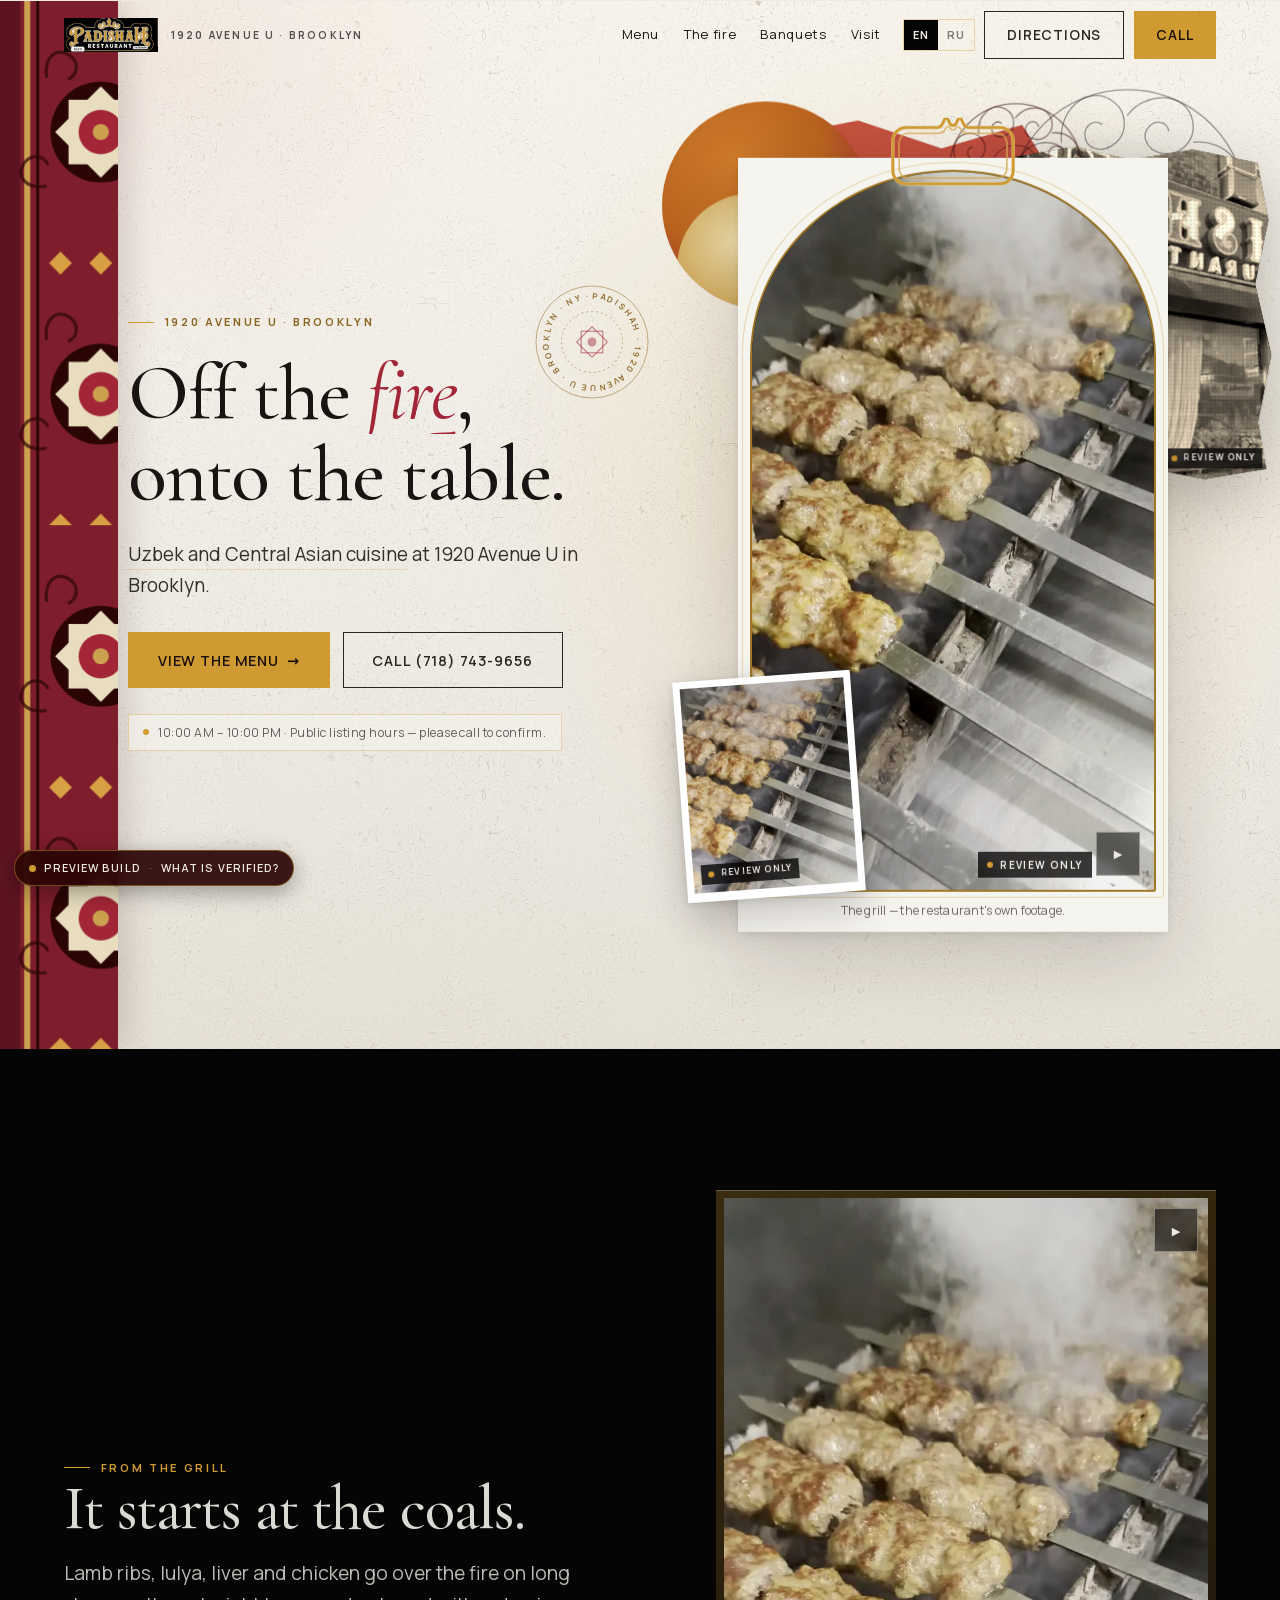
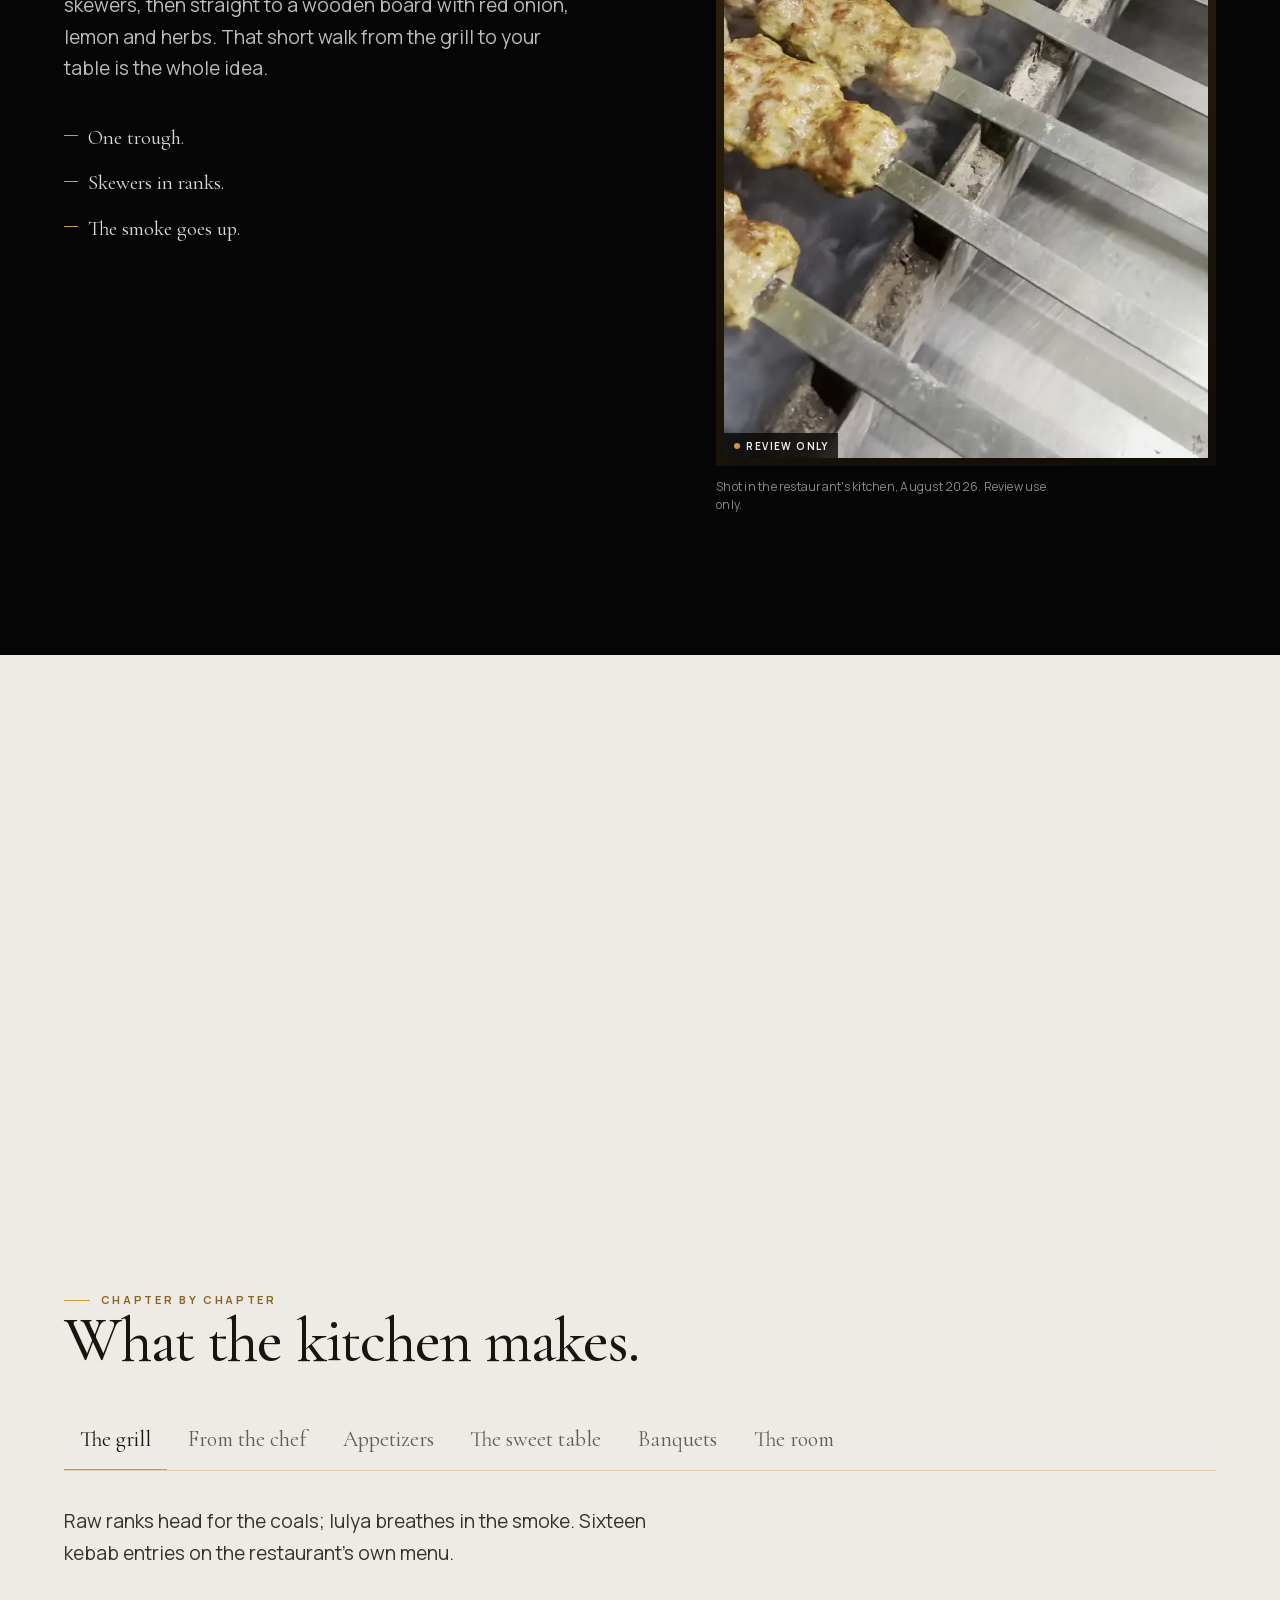
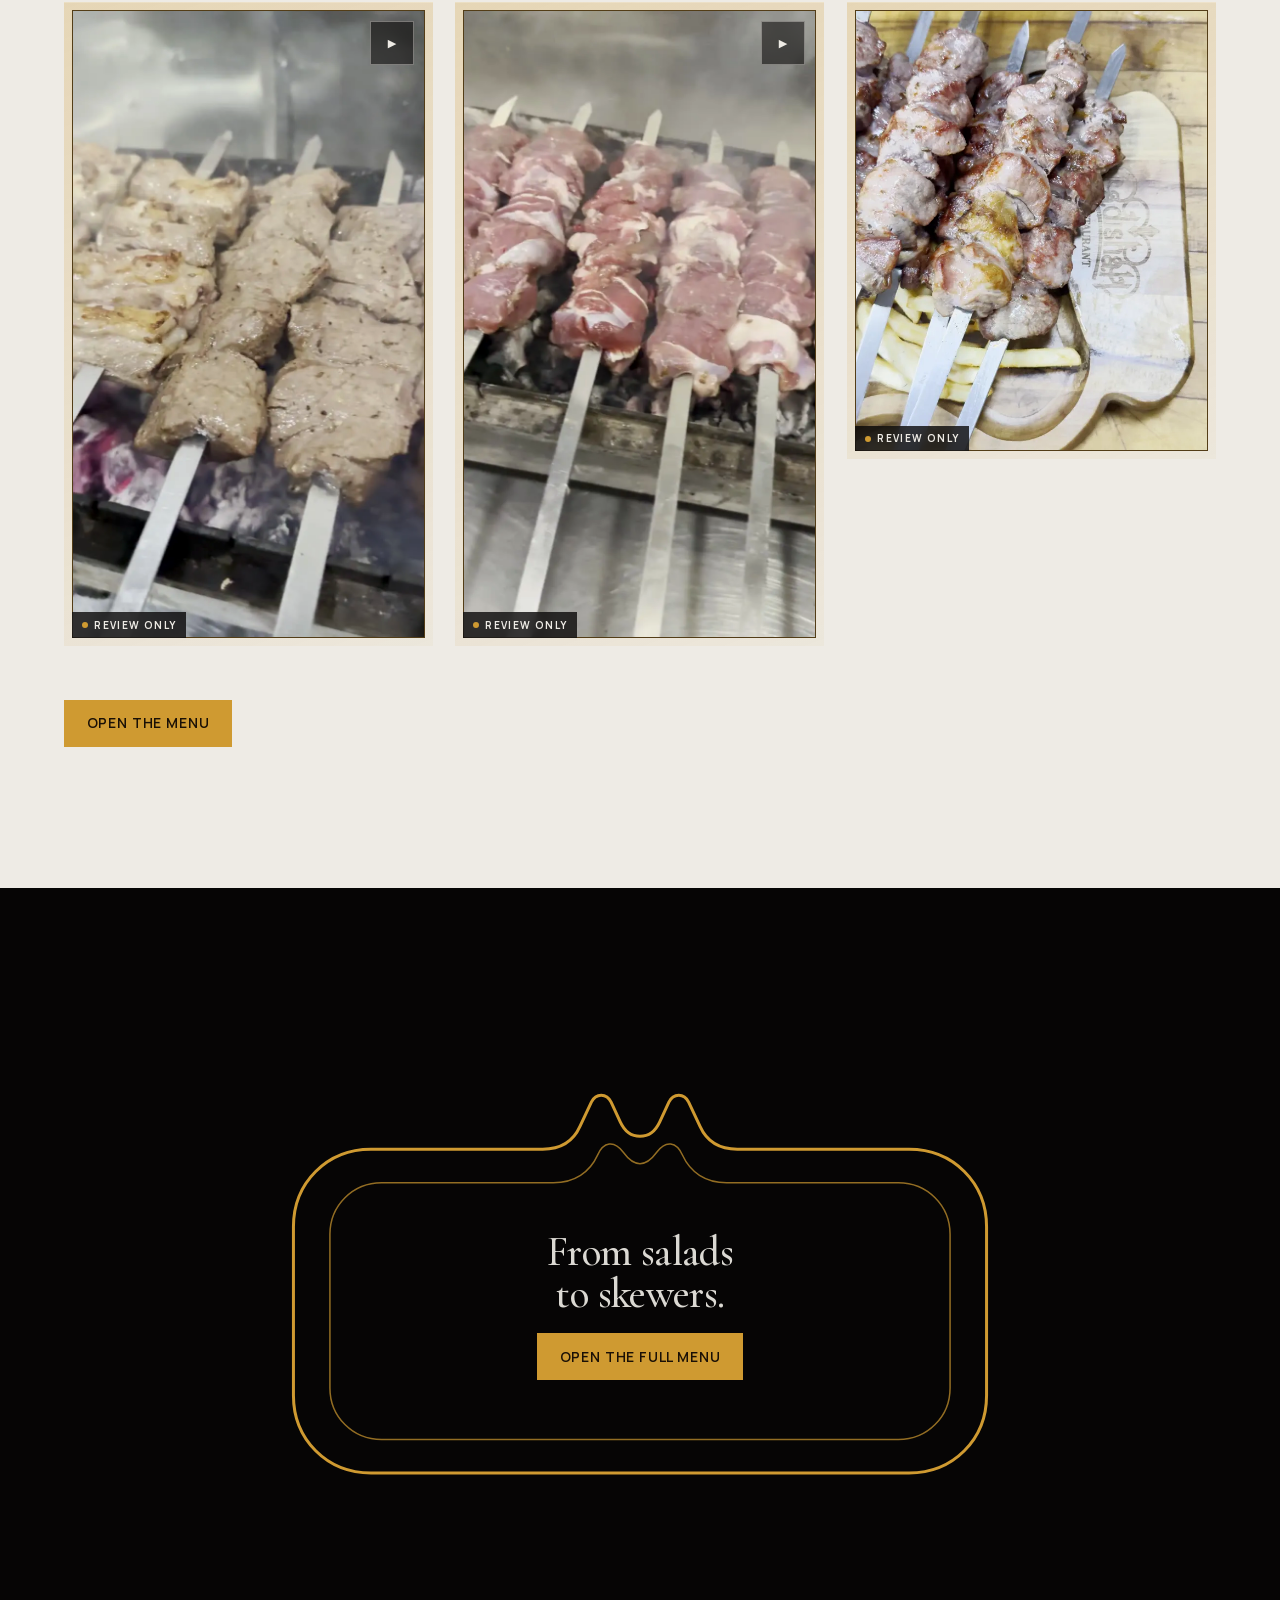
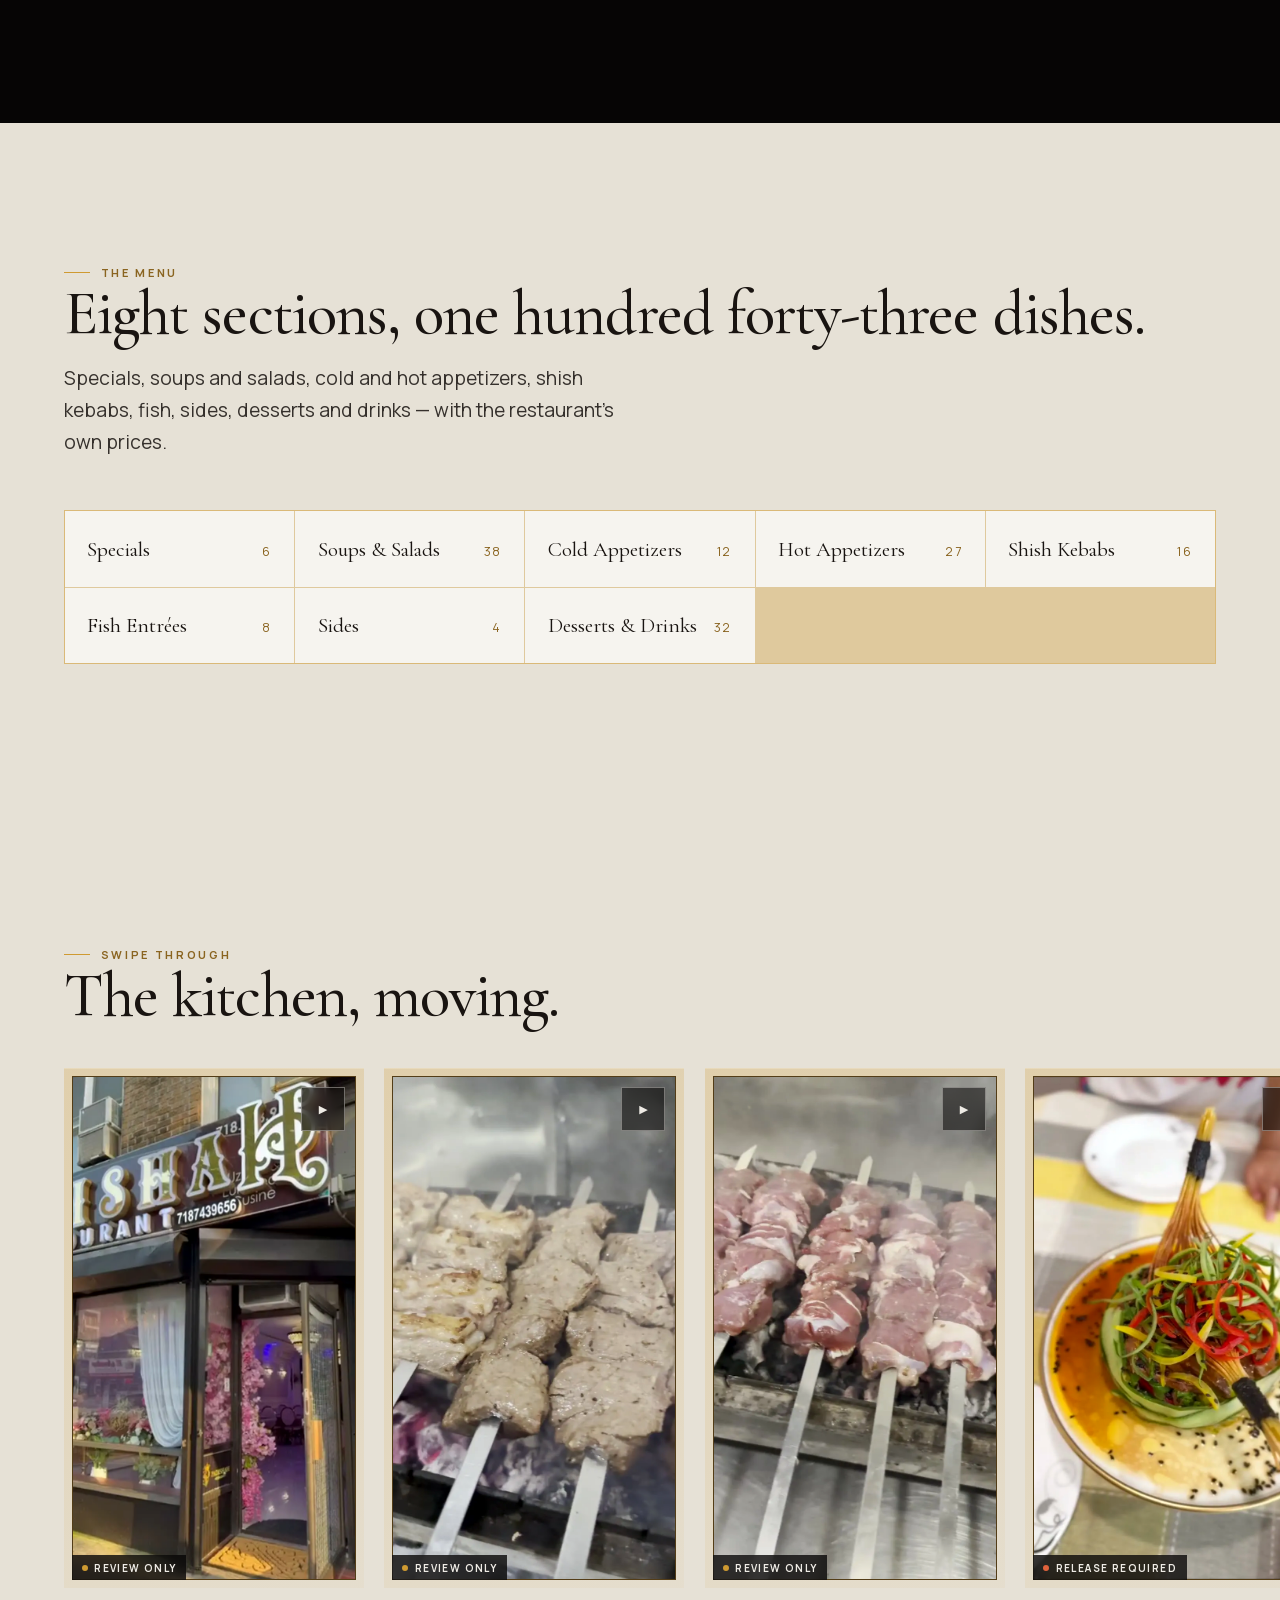
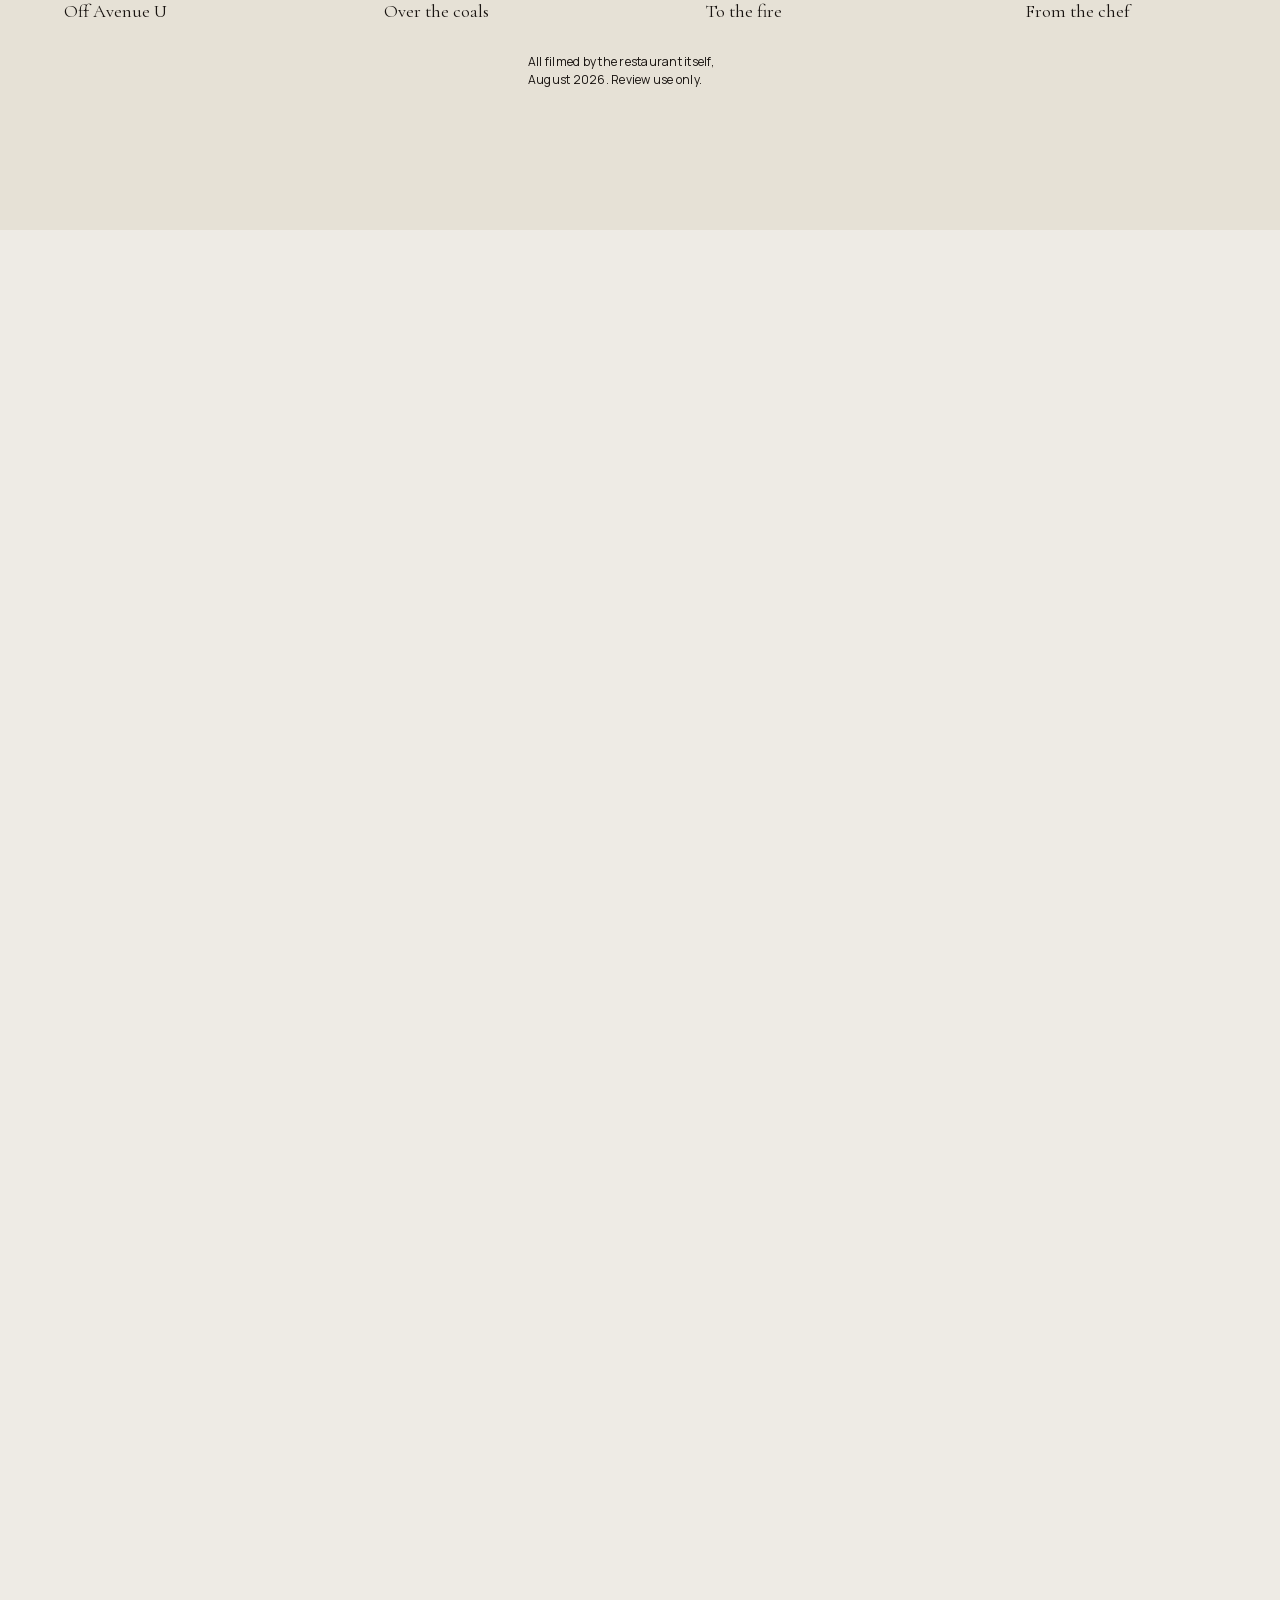
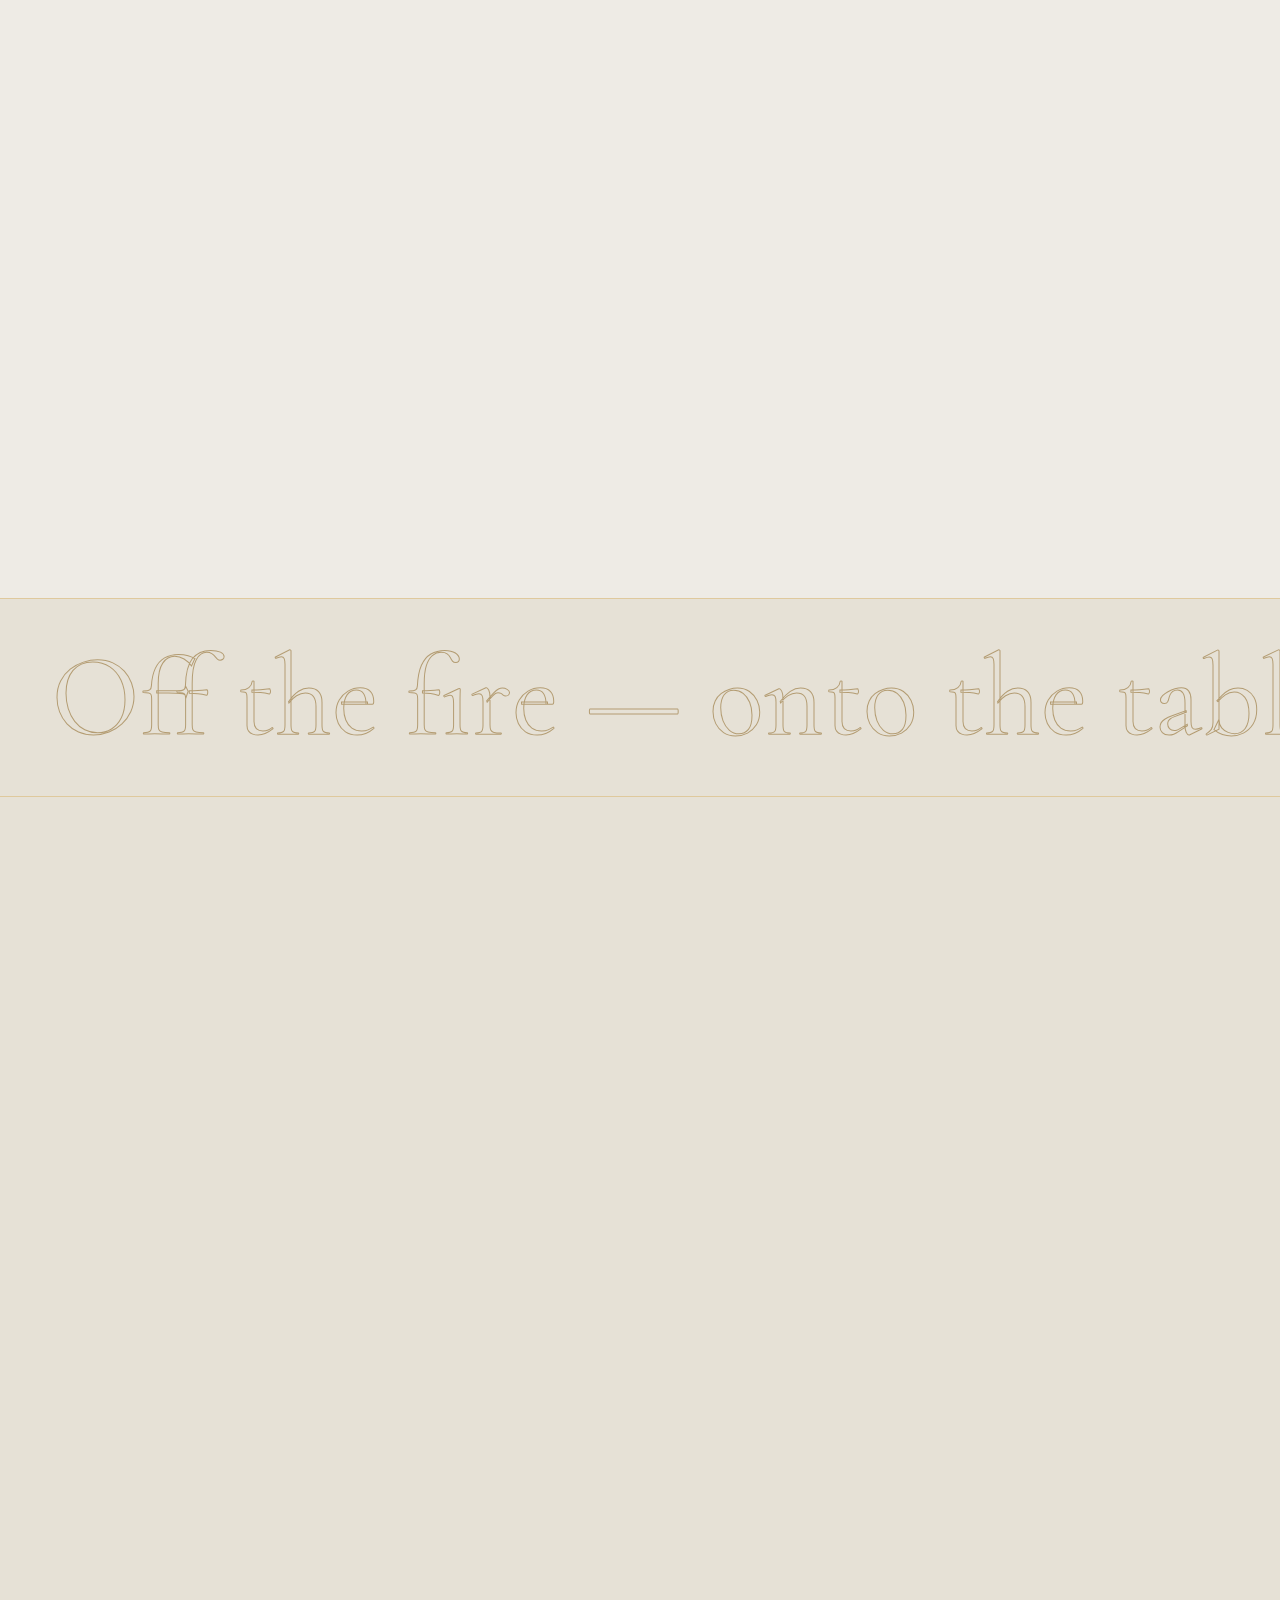
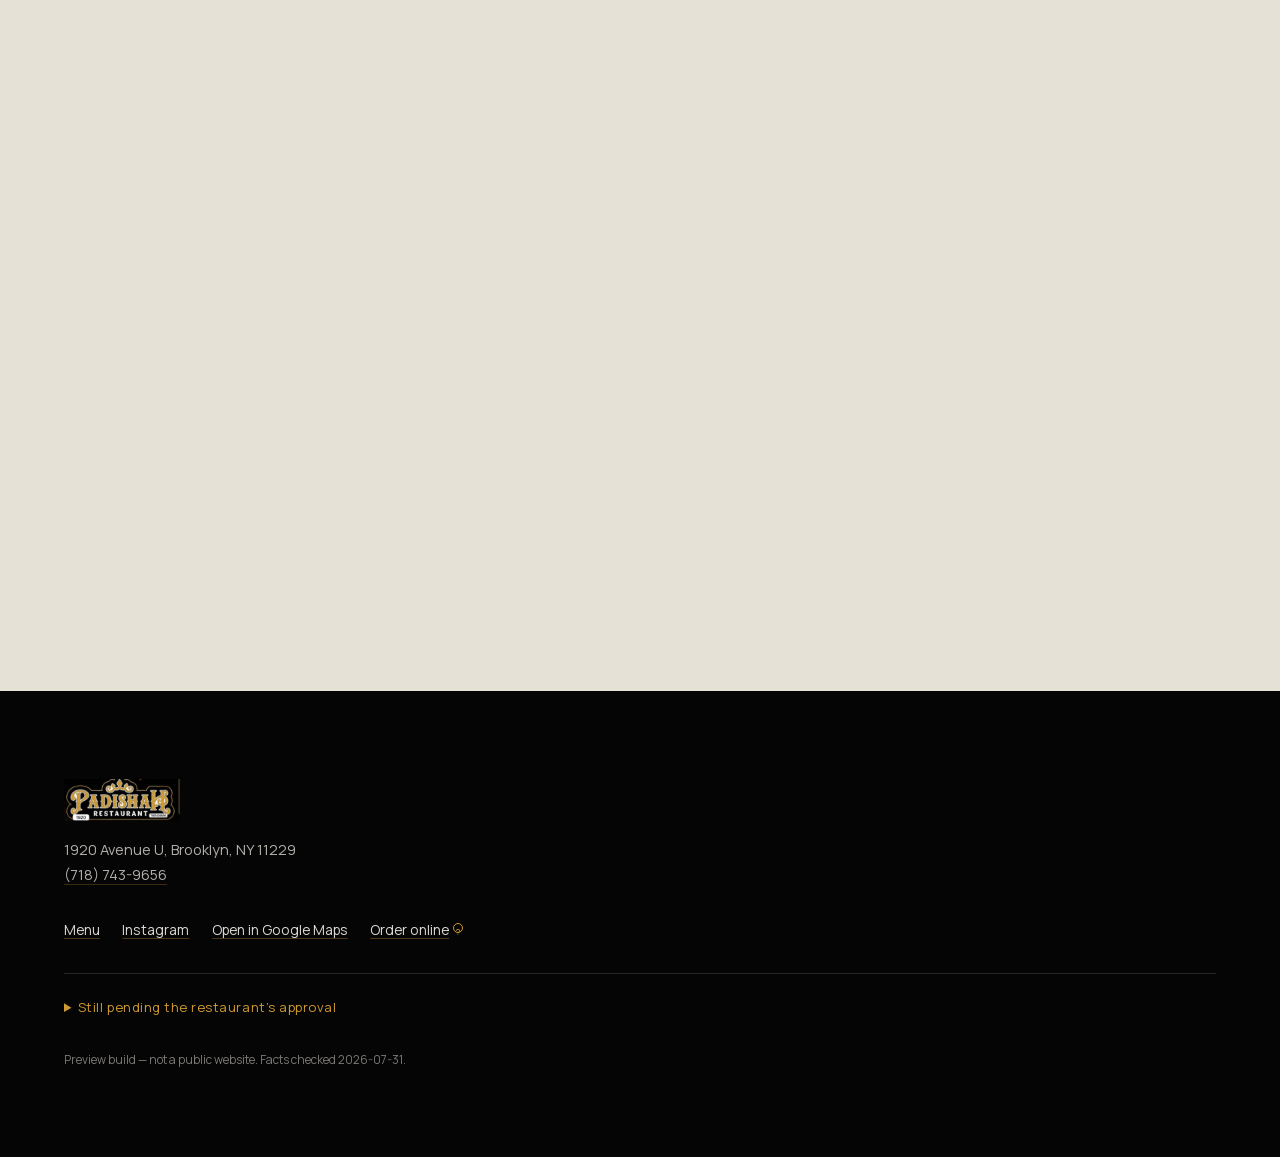
==== index.html @ 64b4b18a "fix: serve Padishah OG image from first-party domain" ====
<!DOCTYPE html><html lang="en" class="no-js" data-review="true" data-scroll-behavior="smooth"><head><meta charSet="utf-8"/><meta name="viewport" content="width=device-width, initial-scale=1"/><link rel="preload" href="/fonts/cormorant-normal-500-latin.woff2" as="font" crossorigin="anonymous" type="font/woff2"/><link rel="preload" href="/fonts/manrope-normal-400-latin.woff2" as="font" crossorigin="anonymous" type="font/woff2"/><link rel="preload" as="image" href="/media/hero/current-padishah-logo-poster-crop-620.webp"/><link rel="stylesheet" href="/_next/static/chunks/1vajyotaf1dme.css" data-precedence="next"/><link rel="preload" as="script" fetchPriority="low" href="/_next/static/chunks/01dkdyukbdpqq.js"/><script src="/_next/static/chunks/1oe38opv360nh.js" async=""></script><script src="/_next/static/chunks/25o46h8mdjlrg.js" async=""></script><script src="/_next/static/chunks/turbopack-0c6e6is11v8df.js" async=""></script><script src="/_next/static/chunks/2ynhpsd-1i1m_.js" async=""></script><script src="/_next/static/chunks/14mrh2-p_w84d.js" async=""></script><script src="/_next/static/chunks/2uummd8v_eet2.js" async=""></script><script src="/_next/static/chunks/1jjifcijvq6tr.js" async=""></script><script src="/_next/static/chunks/3un78ygi5tcok.js" async=""></script><meta name="theme-color" content="#f7f3ea"/><link rel="preload" href="/fonts/cormorant-normal-500-latin.woff2" as="font" type="font/woff2" crossorigin="anonymous"/><link rel="preload" href="/fonts/manrope-normal-400-latin.woff2" as="font" type="font/woff2" crossorigin="anonymous"/><meta name="theme-color" content="#060505"/><meta name="color-scheme" content="light"/><title>Padishah Restaurant — 1920 Avenue U, Brooklyn</title><meta name="description" content="Padishah Restaurant at 1920 Avenue U, Brooklyn, NY 11229. Call (718) 743-9656 or open directions."/><meta name="robots" content="noindex, nofollow, nocache"/><meta property="og:title" content="Padishah Restaurant — 1920 Avenue U, Brooklyn"/><meta property="og:description" content="Padishah Restaurant at 1920 Avenue U, Brooklyn, NY 11229. Call (718) 743-9656 or open directions."/><meta property="og:locale" content="en_US"/><meta property="og:image" content="https://eatpadishah.com/og-padishah-logo.jpg"/><meta property="og:image:width" content="1200"/><meta property="og:image:height" content="630"/><meta property="og:image:alt" content="Padishah Restaurant — the crowned mark"/><meta property="og:type" content="website"/><meta name="twitter:card" content="summary_large_image"/><meta name="twitter:title" content="Padishah Restaurant — 1920 Avenue U, Brooklyn"/><meta name="twitter:description" content="Padishah Restaurant at 1920 Avenue U, Brooklyn, NY 11229. Call (718) 743-9656 or open directions."/><meta name="twitter:image" content="https://eatpadishah.com/og-padishah-logo.jpg"/><link rel="icon" href="/icon.png?icon.1b0y3zi49k8mg.png" sizes="128x128" type="image/png"/><script>document.documentElement.classList.remove('no-js');</script><script src="/_next/static/chunks/0cz1d0mv5g_q7.js" noModule=""></script><script src="https://inkindscript.com/inkind.js" async></script></head><body><div hidden=""><!--$--><!--/$--></div><a class="u-skip" href="#hero">Skip to content</a><canvas id="stage" aria-hidden="true" data-motion="off"></canvas><div class="reviewbar" data-open="false"><div class="reviewbar__panel" id="reviewbar-panel" hidden=""><p class="reviewbar__text">Website preview — menu, media and details are pending the restaurant’s approval.</p><dl><div><dt>Name</dt><dd>Padishah Restaurant</dd></div><div><dt>Address</dt><dd>1920 Avenue U, Brooklyn, NY 11229</dd></div><div><dt>Phone</dt><dd>(718) 743-9656</dd></div><div><dt>Instagram</dt><dd>@padishah_restaurant</dd></div><div><dt>Directions</dt><dd>Google Maps</dd></div></dl><p class="reviewbar__meta">Checked 2026-07-31. Menu and prices come from the restaurant’s own Clover export (2026-08-17). Hours, cuisine wording and the halal statement still need the restaurant’s confirmation.</p></div><button type="button" class="reviewbar__toggle" aria-expanded="false" aria-controls="reviewbar-panel"><span class="reviewbar__dot" aria-hidden="true"></span>Preview build<span class="reviewbar__sep" aria-hidden="true">·</span>What is verified?</button></div><header class="hdr" data-tone="ivory" data-scrolled="false"><div class="rail hdr__inner"><a class="hdr__brand" aria-label="Padishah Restaurant" href="/"><img src="/media/hero/current-padishah-logo-poster-crop-620.webp" alt="Padishah Restaurant logo" width="124" height="45"/><span class="hdr__where">1920 Avenue U<!-- --> · <!-- -->Brooklyn</span></a><nav class="hdr__nav" aria-label="Main navigation"><a href="/menu/">Menu</a><a href="/#fire">The fire</a><a href="/#chapters-banquets">Banquets</a><a href="/#visit">Visit</a></nav><div class="hdr__actions"><div class="langtoggle " role="group" aria-label="Language"><button type="button" aria-pressed="true" class="langtoggle__btn">EN</button><button type="button" aria-pressed="false" class="langtoggle__btn">RU</button></div><a class="btn btn--ghost" href="https://maps.app.goo.gl/EA6BgBZ4ahG93eWDA" target="_blank" rel="noreferrer noopener">Directions</a><a class="btn btn--gold" href="tel:+17187439656">Call</a></div></div></header><main><section id="hero" class="hero"><div class="hero__glow" aria-hidden="true"></div><div class="hero__texture" aria-hidden="true"></div><div class="carpet hero__carpet" aria-hidden="true"><svg class="carpet__svg" viewBox="0 0 132 520" preserveAspectRatio="xMinYMin slice" role="presentation"><defs><pattern id="carpet-tile" patternUnits="userSpaceOnUse" width="132" height="260"><rect x="0" y="0" width="92" height="260" fill="#7e1d2b"></rect><rect x="0" y="0" width="10" height="260" fill="#5d1420"></rect><rect x="12" y="0" width="3" height="260" fill="var(--gold-warm)"></rect><rect x="18" y="0" width="1.4" height="260" fill="#2b0504"></rect><rect x="84" y="0" width="1.4" height="260" fill="#2b0504"></rect><rect x="88" y="0" width="3" height="260" fill="var(--gold-warm)"></rect><g transform="translate(0 0)"><path d="M91,8 C112,12 122,34 123,56 L128,65 L123,74 C122,96 112,118 91,122 Z" fill="#7e1d2b" stroke="var(--gold-warm)" stroke-width="2"></path><path d="M91,22 C105,26 112,42 113,58 L117,65 L113,72 C112,88 105,104 91,108" fill="none" stroke="#d8a044" stroke-width="1.2" opacity="0.75"></path><circle cx="120" cy="65" r="2.4" fill="var(--gold-warm)"></circle><g transform="translate(50 65)"><circle r="25" fill="#2b0504"></circle><rect x="-16" y="-16" width="32" height="32" fill="#e8ddbf"></rect><rect x="-16" y="-16" width="32" height="32" fill="#e8ddbf" transform="rotate(45)"></rect><circle r="11" fill="#a32638"></circle><circle r="4" fill="var(--gold-warm)"></circle></g><path d="M0,-38 C6,-46 14,-46 16,-38 C17,-32 12,-28 7,-30" transform="translate(50 65) rotate(45)" fill="none" stroke="#2b0504" stroke-width="1.6" opacity="0.7"></path><path d="M0,-38 C6,-46 14,-46 16,-38 C17,-32 12,-28 7,-30" transform="translate(50 65) rotate(135)" fill="none" stroke="#2b0504" stroke-width="1.6" opacity="0.7"></path><path d="M0,-38 C6,-46 14,-46 16,-38 C17,-32 12,-28 7,-30" transform="translate(50 65) rotate(225)" fill="none" stroke="#2b0504" stroke-width="1.6" opacity="0.7"></path><path d="M0,-38 C6,-46 14,-46 16,-38 C17,-32 12,-28 7,-30" transform="translate(50 65) rotate(315)" fill="none" stroke="#2b0504" stroke-width="1.6" opacity="0.7"></path><g transform="translate(0 130)"><rect x="26" y="-4" width="8" height="8" fill="#d8a044" transform="rotate(45 30 0)"></rect><rect x="46" y="-4" width="8" height="8" fill="#d8a044" transform="rotate(45 50 0)"></rect><rect x="66" y="-4" width="8" height="8" fill="#d8a044" transform="rotate(45 70 0)"></rect></g></g><g transform="translate(0 130)"><path d="M91,8 C112,12 122,34 123,56 L128,65 L123,74 C122,96 112,118 91,122 Z" fill="#7e1d2b" stroke="var(--gold-warm)" stroke-width="2"></path><path d="M91,22 C105,26 112,42 113,58 L117,65 L113,72 C112,88 105,104 91,108" fill="none" stroke="#d8a044" stroke-width="1.2" opacity="0.75"></path><circle cx="120" cy="65" r="2.4" fill="var(--gold-warm)"></circle><g transform="translate(50 65)"><circle r="25" fill="#2b0504"></circle><rect x="-16" y="-16" width="32" height="32" fill="#e8ddbf"></rect><rect x="-16" y="-16" width="32" height="32" fill="#e8ddbf" transform="rotate(45)"></rect><circle r="11" fill="#a32638"></circle><circle r="4" fill="var(--gold-warm)"></circle></g><path d="M0,-38 C6,-46 14,-46 16,-38 C17,-32 12,-28 7,-30" transform="translate(50 65) rotate(45)" fill="none" stroke="#2b0504" stroke-width="1.6" opacity="0.7"></path><path d="M0,-38 C6,-46 14,-46 16,-38 C17,-32 12,-28 7,-30" transform="translate(50 65) rotate(135)" fill="none" stroke="#2b0504" stroke-width="1.6" opacity="0.7"></path><path d="M0,-38 C6,-46 14,-46 16,-38 C17,-32 12,-28 7,-30" transform="translate(50 65) rotate(225)" fill="none" stroke="#2b0504" stroke-width="1.6" opacity="0.7"></path><path d="M0,-38 C6,-46 14,-46 16,-38 C17,-32 12,-28 7,-30" transform="translate(50 65) rotate(315)" fill="none" stroke="#2b0504" stroke-width="1.6" opacity="0.7"></path><g transform="translate(0 130)"><rect x="26" y="-4" width="8" height="8" fill="#d8a044" transform="rotate(45 30 0)"></rect><rect x="46" y="-4" width="8" height="8" fill="#d8a044" transform="rotate(45 50 0)"></rect><rect x="66" y="-4" width="8" height="8" fill="#d8a044" transform="rotate(45 70 0)"></rect></g></g></pattern></defs><rect x="0" y="0" width="132" height="520" fill="url(#carpet-tile)"></rect></svg></div><div class="rail hero__grid"><div class="hero__body"><div class="seal hero__seal" aria-hidden="true"><svg class="seal__svg" viewBox="-60 -60 120 120" role="presentation"><defs><path id="seal-orbit" d="M 0,-44 A 44,44 0 1,1 -0.01,-44"></path></defs><circle r="57" class="seal__rim"></circle><circle r="31" class="seal__rim seal__rim--inner"></circle><g class="seal__spin"><text class="seal__text"><textPath href="#seal-orbit" startOffset="0">PADISHAH · 1920 AVENUE U · BROOKLYN · NY ·</textPath></text></g><g class="seal__star"><rect x="-11" y="-11" width="22" height="22"></rect><rect x="-11" y="-11" width="22" height="22" transform="rotate(45)"></rect><circle r="4.5"></circle></g></svg></div><p class="eyebrow hero__eyebrow">1920 Avenue U · Brooklyn</p><h1 class="hero__title"><span class="hero__line" style="animation-delay:120ms"><span>Off the <em class="hero__flame">fire</em>,</span></span><span class="hero__line" style="animation-delay:250ms"><span>onto the table.</span></span></h1><p class="hero__sub"><span class="provisional" title="Cuisine wording is still being confirmed by the restaurant">Uzbek and Central Asian cuisine<span class="u-sr"> (wording pending the restaurant’s confirmation)</span></span> <!-- -->at 1920 Avenue U in Brooklyn.</p><div class="hero__cta"><a class="btn btn--gold btn--lg" href="/menu/">View the menu<span class="btn__arr" aria-hidden="true">→</span></a><a class="btn btn--ghost btn--lg" href="tel:+17187439656">Call (718) 743-9656</a></div><p class="hero__hours"><span class="hero__hours-dot" aria-hidden="true"></span>10:00 AM – 10:00 PM<!-- --> · <!-- -->Public listing hours — please call to confirm.</p></div><div class="hero__collage"><span class="hero__disc" aria-hidden="true" data-drift="0.09"><span class="hero__disc-settle"></span></span><span class="hero__shard" aria-hidden="true" data-drift="0.03"><span class="hero__shard-settle"></span></span><div class="hero__ornament-slot" data-drift="0.06"><div class="ornament reveal hero__ornament" aria-hidden="true"><svg class="ornament__svg ornament__svg--draw" viewBox="-170 -170 340 340" role="presentation" preserveAspectRatio="xMidYMid meet"><circle class="ornament__ring" r="150"></circle><circle class="ornament__ring ornament__ring--inner" r="56"></circle><path class="ornament__curl" d="M 0,-118 C 26,-150 74,-146 82,-112 C 88,-86 66,-64 42,-70 C 24,-74 16,-92 28,-104 C 36,-112 50,-110 52,-98" transform="rotate(0)"></path><path class="ornament__curl" d="M 0,-118 C 26,-150 74,-146 82,-112 C 88,-86 66,-64 42,-70 C 24,-74 16,-92 28,-104 C 36,-112 50,-110 52,-98" transform="rotate(45)"></path><path class="ornament__curl" d="M 0,-118 C 26,-150 74,-146 82,-112 C 88,-86 66,-64 42,-70 C 24,-74 16,-92 28,-104 C 36,-112 50,-110 52,-98" transform="rotate(90)"></path><path class="ornament__curl" d="M 0,-118 C 26,-150 74,-146 82,-112 C 88,-86 66,-64 42,-70 C 24,-74 16,-92 28,-104 C 36,-112 50,-110 52,-98" transform="rotate(135)"></path><path class="ornament__curl" d="M 0,-118 C 26,-150 74,-146 82,-112 C 88,-86 66,-64 42,-70 C 24,-74 16,-92 28,-104 C 36,-112 50,-110 52,-98" transform="rotate(180)"></path><path class="ornament__curl" d="M 0,-118 C 26,-150 74,-146 82,-112 C 88,-86 66,-64 42,-70 C 24,-74 16,-92 28,-104 C 36,-112 50,-110 52,-98" transform="rotate(225)"></path><path class="ornament__curl" d="M 0,-118 C 26,-150 74,-146 82,-112 C 88,-86 66,-64 42,-70 C 24,-74 16,-92 28,-104 C 36,-112 50,-110 52,-98" transform="rotate(270)"></path><path class="ornament__curl" d="M 0,-118 C 26,-150 74,-146 82,-112 C 88,-86 66,-64 42,-70 C 24,-74 16,-92 28,-104 C 36,-112 50,-110 52,-98" transform="rotate(315)"></path></svg></div></div><div class="hero__print" data-drift="0.045" data-drift-rotate="-0.8"><div class="hero__print-settle"><figure class="frame "><div class="frame__core" style="aspect-ratio:352 / 440"><picture><source type="image/webp" srcSet="/media/food/storefront-print-352.webp 352w" sizes="(min-width: 900px) 300px, 44vw"/><img src="/media/food/storefront-print-352.jpg" srcSet="/media/food/storefront-print-352.jpg 352w" sizes="(min-width: 900px) 300px, 44vw" alt="The Padishah storefront sign over the flowered entrance" width="352" height="440" loading="lazy" decoding="async" style="background-image:url([data-uri]);background-size:cover"/></picture></div><span class="rights" data-state="review_only"><span class="rights__dot" aria-hidden="true"></span>Review only</span></figure><div class="ornament reveal hero__ornament hero__ornament--echo" aria-hidden="true"><svg class="ornament__svg ornament__svg--draw" viewBox="-170 -170 340 340" role="presentation" preserveAspectRatio="xMidYMid meet"><circle class="ornament__ring" r="150"></circle><circle class="ornament__ring ornament__ring--inner" r="56"></circle><path class="ornament__curl" d="M 0,-118 C 26,-150 74,-146 82,-112 C 88,-86 66,-64 42,-70 C 24,-74 16,-92 28,-104 C 36,-112 50,-110 52,-98" transform="rotate(0)"></path><path class="ornament__curl" d="M 0,-118 C 26,-150 74,-146 82,-112 C 88,-86 66,-64 42,-70 C 24,-74 16,-92 28,-104 C 36,-112 50,-110 52,-98" transform="rotate(45)"></path><path class="ornament__curl" d="M 0,-118 C 26,-150 74,-146 82,-112 C 88,-86 66,-64 42,-70 C 24,-74 16,-92 28,-104 C 36,-112 50,-110 52,-98" transform="rotate(90)"></path><path class="ornament__curl" d="M 0,-118 C 26,-150 74,-146 82,-112 C 88,-86 66,-64 42,-70 C 24,-74 16,-92 28,-104 C 36,-112 50,-110 52,-98" transform="rotate(135)"></path><path class="ornament__curl" d="M 0,-118 C 26,-150 74,-146 82,-112 C 88,-86 66,-64 42,-70 C 24,-74 16,-92 28,-104 C 36,-112 50,-110 52,-98" transform="rotate(180)"></path><path class="ornament__curl" d="M 0,-118 C 26,-150 74,-146 82,-112 C 88,-86 66,-64 42,-70 C 24,-74 16,-92 28,-104 C 36,-112 50,-110 52,-98" transform="rotate(225)"></path><path class="ornament__curl" d="M 0,-118 C 26,-150 74,-146 82,-112 C 88,-86 66,-64 42,-70 C 24,-74 16,-92 28,-104 C 36,-112 50,-110 52,-98" transform="rotate(270)"></path><path class="ornament__curl" d="M 0,-118 C 26,-150 74,-146 82,-112 C 88,-86 66,-64 42,-70 C 24,-74 16,-92 28,-104 C 36,-112 50,-110 52,-98" transform="rotate(315)"></path></svg></div></div></div><div class="hero__arch" data-drift="0.05"><div class="cartouche reveal hero__crest"><svg class="cartouche__svg cartouche__svg--draw" viewBox="0 0 1000 560" role="presentation" aria-hidden="true" preserveAspectRatio="xMidYMid meet"><path d="M 44 176 C 44 118 88 74 146 74 L 372 74 C 396 74 412 64 421 44 L 436 12 C 442 0 456 0 462 12 L 474 38 C 480 51 489 57 500 57 C 511 57 520 51 526 38 L 538 12 C 544 0 558 0 564 12 L 579 44 C 588 64 604 74 628 74 L 854 74 C 912 74 956 118 956 176 L 956 398 C 956 456 912 500 854 500 L 146 500 C 88 500 44 456 44 398 Z" class="cartouche__outer"></path><path d="M 92 186 C 92 148 122 118 160 118 L 386 118 C 414 118 434 104 444 82 C 452 64 466 62 478 78 C 486 89 492 93 500 93 C 508 93 514 89 522 78 C 534 62 548 64 556 82 C 566 104 586 118 614 118 L 840 118 C 878 118 908 148 908 186 L 908 388 C 908 426 878 456 840 456 L 160 456 C 122 456 92 426 92 388 Z" class="cartouche__inner"></path></svg></div><span class="hero__arch-echo" aria-hidden="true"></span><figure class="frame frame--loop " data-portrait="true"><div class="frame__core"><video poster="/media/motion/fire-poster.webp" muted="" loop="" playsInline="" preload="auto" aria-label="Lulya kebabs over coals, smoke rolling through the rank of skewers" data-ready="false"></video></div><span class="rights" data-state="review_only"><span class="rights__dot" aria-hidden="true"></span>Review only</span></figure><p class="hero__caption micro">The grill — the restaurant&#x27;s own footage.</p></div><div class="hero__snap" data-drift="0.08" data-drift-rotate="1.6"><div class="hero__snap-settle"><figure class="frame "><div class="frame__core" style="aspect-ratio:1080 / 1350"><picture><source type="image/webp" srcSet="/media/food/lulya-smoke-640.webp 640w, /media/food/lulya-smoke-1080.webp 1080w" sizes="(min-width: 900px) 190px, 34vw"/><img src="/media/food/lulya-smoke-1080.jpg" srcSet="/media/food/lulya-smoke-640.jpg 640w, /media/food/lulya-smoke-1080.jpg 1080w" sizes="(min-width: 900px) 190px, 34vw" alt="The lulya rank in rolling smoke" width="1080" height="1350" loading="lazy" decoding="async" style="background-image:url([data-uri]);background-size:cover"/></picture></div><span class="rights" data-state="review_only"><span class="rights__dot" aria-hidden="true"></span>Review only</span></figure></div></div></div></div></section><section id="fire" class="section section--ink fire"><div class="rail fire__inner"><div class="fire__copy reveal"><p class="eyebrow">From the grill</p><h2>It starts at the coals.</h2><p class="lead">Lamb ribs, lulya, liver and chicken go over the fire on long skewers, then straight to a wooden board with red onion, lemon and herbs. That short walk from the grill to your table is the whole idea.</p><ul class="fire__facts" data-stagger="true"><li class="reveal">One trough.</li><li class="reveal">Skewers in ranks.</li><li class="reveal">The smoke goes up.</li></ul></div><div class="fire__media reveal"><figure class="frame frame--loop " data-portrait="true"><div class="frame__core"><video poster="/media/motion/fire-poster.webp" muted="" loop="" playsInline="" preload="none" aria-label="Lulya kebabs over coals, smoke rolling through the rank of skewers" data-ready="false"></video></div><span class="rights" data-state="review_only"><span class="rights__dot" aria-hidden="true"></span>Review only</span></figure><p class="micro">Shot in the restaurant&#x27;s kitchen, August 2026. Review use only.</p></div></div></section><section id="chapters" class="section section--ivory chapters"><div class="rail"><header class="chapters__head reveal"><p class="eyebrow">Chapter by chapter</p><h2>What the kitchen makes.</h2></header><div class="chapters__tabs" role="tablist" aria-label="Kitchen chapters"><button id="chapters-tab-meat" type="button" role="tab" aria-selected="true" aria-controls="chapters-panel" tabindex="0" class="chapters__tab">The grill</button><button id="chapters-tab-plated" type="button" role="tab" aria-selected="false" aria-controls="chapters-panel" tabindex="-1" class="chapters__tab">From the chef</button><button id="chapters-tab-appetizers" type="button" role="tab" aria-selected="false" aria-controls="chapters-panel" tabindex="-1" class="chapters__tab">Appetizers</button><button id="chapters-tab-desserts" type="button" role="tab" aria-selected="false" aria-controls="chapters-panel" tabindex="-1" class="chapters__tab">The sweet table</button><button id="chapters-tab-banquets" type="button" role="tab" aria-selected="false" aria-controls="chapters-panel" tabindex="-1" class="chapters__tab">Banquets</button><button id="chapters-tab-room" type="button" role="tab" aria-selected="false" aria-controls="chapters-panel" tabindex="-1" class="chapters__tab">The room</button></div><div id="chapters-panel" role="tabpanel" aria-labelledby="chapters-tab-meat" class="chapters__panel"><p class="lead chapters__line">Raw ranks head for the coals; lulya breathes in the smoke. Sixteen kebab entries on the restaurant’s own menu.</p><div class="chapters__grid"><div class="chapters__tile chapters__tile--big chapters__tile--portrait" style="animation-delay:0ms" data-drift="0.03"><figure class="frame frame--loop " data-portrait="true"><div class="frame__core"><video poster="/media/motion/mangal-poster.webp" muted="" loop="" playsInline="" preload="none" aria-label="Shashlik skewers over glowing red coals" data-ready="false"></video></div><span class="rights" data-state="review_only"><span class="rights__dot" aria-hidden="true"></span>Review only</span></figure></div><div class="chapters__tile  chapters__tile--portrait" style="animation-delay:110ms" data-drift="0.045"><figure class="frame frame--loop " data-portrait="true"><div class="frame__core"><video poster="/media/motion/raw-rank-poster.webp" muted="" loop="" playsInline="" preload="none" aria-label="Raw lamb skewers laid in ranks, headed for the grill" data-ready="false"></video></div><span class="rights" data-state="review_only"><span class="rights__dot" aria-hidden="true"></span>Review only</span></figure></div><div class="chapters__tile  chapters__tile--portrait" style="animation-delay:220ms" data-drift="0.03"><figure class="frame "><div class="frame__core" style="aspect-ratio:1080 / 1350"><picture><source type="image/webp" srcSet="/media/food/board-overhead-640.webp 640w, /media/food/board-overhead-1080.webp 1080w" sizes="(min-width: 900px) 30vw, 90vw"/><img src="/media/food/board-overhead-1080.jpg" srcSet="/media/food/board-overhead-640.jpg 640w, /media/food/board-overhead-1080.jpg 1080w" sizes="(min-width: 900px) 30vw, 90vw" alt="The shashlik board from above: skewers, fries and red onion" width="1080" height="1350" loading="lazy" decoding="async" style="background-image:url([data-uri]);background-size:cover"/></picture></div><span class="rights" data-state="review_only"><span class="rights__dot" aria-hidden="true"></span>Review only</span></figure></div></div><div class="chapters__foot"><a class="btn btn--gold" href="/menu/">Open the menu</a></div></div></div></section><section id="passage" class="passage"><div class="rail passage__inner"><div class="cartouche reveal passage__plate"><svg class="cartouche__svg cartouche__svg--draw" viewBox="0 0 1000 560" role="presentation" aria-hidden="true" preserveAspectRatio="xMidYMid meet"><path d="M 44 176 C 44 118 88 74 146 74 L 372 74 C 396 74 412 64 421 44 L 436 12 C 442 0 456 0 462 12 L 474 38 C 480 51 489 57 500 57 C 511 57 520 51 526 38 L 538 12 C 544 0 558 0 564 12 L 579 44 C 588 64 604 74 628 74 L 854 74 C 912 74 956 118 956 176 L 956 398 C 956 456 912 500 854 500 L 146 500 C 88 500 44 456 44 398 Z" class="cartouche__outer"></path><path d="M 92 186 C 92 148 122 118 160 118 L 386 118 C 414 118 434 104 444 82 C 452 64 466 62 478 78 C 486 89 492 93 500 93 C 508 93 514 89 522 78 C 534 62 548 64 556 82 C 566 104 586 118 614 118 L 840 118 C 878 118 908 148 908 186 L 908 388 C 908 426 878 456 840 456 L 160 456 C 122 456 92 426 92 388 Z" class="cartouche__inner"></path></svg><div class="cartouche__slot"><h2 class="passage__title">From salads to skewers.</h2><a class="btn btn--gold" href="/menu/">Open the full menu</a></div></div></div></section><section id="menu-preview" class="section section--cream menupreview"><div class="rail"><header class="menupreview__head reveal"><p class="eyebrow">The menu</p><h2>Eight sections, one hundred forty-three dishes.</h2><p class="lead">Specials, soups and salads, cold and hot appetizers, shish kebabs, fish, sides, desserts and drinks — with the restaurant’s own prices.</p></header><ul class="menupreview__grid" data-stagger="true"><li class="catcard reveal"><a href="/menu/"><span class="catcard__name">Specials</span><span class="catcard__count">6</span></a></li><li class="catcard reveal"><a href="/menu/"><span class="catcard__name">Soups &amp; Salads</span><span class="catcard__count">38</span></a></li><li class="catcard reveal"><a href="/menu/"><span class="catcard__name">Cold Appetizers</span><span class="catcard__count">12</span></a></li><li class="catcard reveal"><a href="/menu/"><span class="catcard__name">Hot Appetizers</span><span class="catcard__count">27</span></a></li><li class="catcard reveal"><a href="/menu/"><span class="catcard__name">Shish Kebabs</span><span class="catcard__count">16</span></a></li><li class="catcard reveal"><a href="/menu/"><span class="catcard__name">Fish Entrées</span><span class="catcard__count">8</span></a></li><li class="catcard reveal"><a href="/menu/"><span class="catcard__name">Sides</span><span class="catcard__count">4</span></a></li><li class="catcard reveal"><a href="/menu/"><span class="catcard__name">Desserts &amp; Drinks</span><span class="catcard__count">32</span></a></li></ul></div></section><section id="stories" class="section section--cream stories" aria-label="Kitchen stories"><div class="rail"><header class="stories__head stories__headrow reveal"><div><p class="eyebrow">Swipe through</p><h2>The kitchen, moving.</h2></div><div class="stories__nav"><button type="button" class="stories__arrow" aria-label="Previous">←</button><button type="button" class="stories__arrow" aria-label="Next">→</button></div></header></div><div class="stories__rail" role="list"><div class="stories__card reveal" role="listitem" style="--i:0"><figure class="frame frame--loop " data-portrait="true"><div class="frame__core"><video poster="/media/motion/storefront-walk-poster.webp" muted="" loop="" playsInline="" preload="none" aria-label="The Avenue U storefront with the Padishah sign, then a walk into the room" data-ready="false"></video></div><span class="rights" data-state="review_only"><span class="rights__dot" aria-hidden="true"></span>Review only</span></figure><p class="stories__label">Off Avenue U</p></div><div class="stories__card reveal" role="listitem" style="--i:1"><figure class="frame frame--loop " data-portrait="true"><div class="frame__core"><video poster="/media/motion/mangal-poster.webp" muted="" loop="" playsInline="" preload="none" aria-label="Shashlik skewers over glowing red coals" data-ready="false"></video></div><span class="rights" data-state="review_only"><span class="rights__dot" aria-hidden="true"></span>Review only</span></figure><p class="stories__label">Over the coals</p></div><div class="stories__card reveal" role="listitem" style="--i:2"><figure class="frame frame--loop " data-portrait="true"><div class="frame__core"><video poster="/media/motion/raw-rank-poster.webp" muted="" loop="" playsInline="" preload="none" aria-label="Raw lamb skewers laid in ranks, headed for the grill" data-ready="false"></video></div><span class="rights" data-state="review_only"><span class="rights__dot" aria-hidden="true"></span>Review only</span></figure><p class="stories__label">To the fire</p></div><div class="stories__card reveal" role="listitem" style="--i:3"><figure class="frame frame--loop " data-portrait="true"><div class="frame__core"><video poster="/media/motion/plated-spin-poster.webp" muted="" loop="" playsInline="" preload="none" aria-label="The pedestal salad crown on the laid table" data-ready="false"></video></div><span class="rights" data-state="release_required"><span class="rights__dot" aria-hidden="true"></span>Release required</span></figure><p class="stories__label">From the chef</p></div><div class="stories__card reveal" role="listitem" style="--i:4"><figure class="frame frame--loop " data-portrait="true"><div class="frame__core"><video poster="/media/motion/dessert-glasses-poster.webp" muted="" loop="" playsInline="" preload="none" aria-label="Dessert glasses with gold-wrapped chocolates and fruit plates" data-ready="false"></video></div><span class="rights" data-state="review_only"><span class="rights__dot" aria-hidden="true"></span>Review only</span></figure><p class="stories__label">The sweet table</p></div><div class="stories__card reveal" role="listitem" style="--i:5"><figure class="frame frame--loop " data-portrait="true"><div class="frame__core"><video poster="/media/motion/banquet-grand-poster.webp" muted="" loop="" playsInline="" preload="none" aria-label="The banquet table end to end: fruit towers, plates and flowers, chairs empty" data-ready="false"></video></div><span class="rights" data-state="review_only"><span class="rights__dot" aria-hidden="true"></span>Review only</span></figure><p class="stories__label">The grand table</p></div><div class="stories__card reveal" role="listitem" style="--i:6"><figure class="frame frame--loop " data-portrait="true"><div class="frame__core"><video poster="/media/motion/terrace-poster.webp" muted="" loop="" playsInline="" preload="none" aria-label="The flower terrace: pink drapes, flower balls and blossoms" data-ready="false"></video></div><span class="rights" data-state="review_only"><span class="rights__dot" aria-hidden="true"></span>Review only</span></figure><p class="stories__label">The terrace</p></div><div class="stories__card reveal" role="listitem" style="--i:7"><figure class="frame frame--loop " data-portrait="true"><div class="frame__core"><video poster="/media/motion/furshet-poster.webp" muted="" loop="" playsInline="" preload="none" aria-label="Furshet salads topped with crispy potato nests" data-ready="false"></video></div><span class="rights" data-state="review_only"><span class="rights__dot" aria-hidden="true"></span>Review only</span></figure><p class="stories__label">The furshet</p></div><div class="stories__card reveal" role="listitem" style="--i:8"><figure class="frame frame--loop " data-portrait="true"><div class="frame__core"><video poster="/media/motion/meat-platter-poster.webp" muted="" loop="" playsInline="" preload="none" aria-label="Meat platter closeups with cherry tomatoes and peppers" data-ready="false"></video></div><span class="rights" data-state="review_only"><span class="rights__dot" aria-hidden="true"></span>Review only</span></figure><p class="stories__label">The platter</p></div><div class="stories__card reveal" role="listitem" style="--i:9"><figure class="frame frame--loop " data-portrait="true"><div class="frame__core"><video poster="/media/motion/ribs-fries-poster.webp" muted="" loop="" playsInline="" preload="none" aria-label="Cooked ribs piled over fries in a serving tray" data-ready="false"></video></div><span class="rights" data-state="review_only"><span class="rights__dot" aria-hidden="true"></span>Review only</span></figure><p class="stories__label">Ribs and fries</p></div></div><p class="rail micro stories__note reveal">All filmed by the restaurant itself, August 2026. Review use only.</p></section><div class="band" aria-hidden="true"><p class="band__track">Off the fire — onto the table  ·  С огня — сразу на стол  ·  Off the fire — onto the table  ·  С огня — сразу на стол  ·</p></div><section id="visit" class="section section--cream visit"><div class="rail visit__inner"><div class="visit__copy reveal"><p class="eyebrow">Visit</p><h2 class="visit__addr">1920 Avenue U, Brooklyn.</h2><p class="lead">Call the restaurant for the menu or anything the site can&#x27;t answer yet.</p><div class="visit__cta"><a class="btn btn--gold btn--lg" href="tel:+17187439656">Call (718) 743-9656</a><a class="btn btn--ghost btn--lg" href="https://maps.app.goo.gl/EA6BgBZ4ahG93eWDA" target="_blank" rel="noreferrer noopener">Open in Google Maps</a></div><div class="visit__store reveal" data-drift="0.03"><figure class="frame frame--loop " data-portrait="true"><div class="frame__core"><video poster="/media/motion/storefront-walk-poster.webp" muted="" loop="" playsInline="" preload="none" aria-label="The Avenue U storefront with the Padishah sign, then a walk into the room" data-ready="false"></video></div><span class="rights" data-state="review_only"><span class="rights__dot" aria-hidden="true"></span>Review only</span></figure></div></div><div class="visit__facts reveal"><div class="visit__block"><h3>Hours</h3><ul class="hours"><li><span class="hours__day">Monday</span><span class="hours__val">10:00 AM–10:00 PM</span></li><li><span class="hours__day">Tuesday</span><span class="hours__val">10:00 AM–10:00 PM</span></li><li><span class="hours__day">Wednesday</span><span class="hours__val">10:00 AM–10:00 PM</span></li><li><span class="hours__day">Thursday</span><span class="hours__val">10:00 AM–10:00 PM</span></li><li><span class="hours__day">Friday</span><span class="hours__val">10:00 AM–10:00 PM</span></li><li><span class="hours__day">Saturday</span><span class="hours__val">10:00 AM–10:00 PM</span></li><li><span class="hours__day">Sunday</span><span class="hours__val">10:00 AM–10:00 PM</span></li></ul><p class="micro">From a public listing, checked 2026-07-31. The restaurant hasn&#x27;t confirmed these yet — please call before you come.</p></div><div class="visit__block"><h3>Phone</h3><p class="visit__phone"><a href="tel:+17187439656">(718) 743-9656</a></p><h3>Instagram</h3><p><a href="https://www.instagram.com/padishah_restaurant/" target="_blank" rel="noreferrer noopener">@padishah_restaurant</a></p><h3>Order online</h3><p><a href="https://www.grubhub.com/restaurant/padishah-1920-avenue-u-brooklyn/4109304" target="_blank" rel="noreferrer noopener">Grubhub</a></p><p class="micro">Grubhub listing found in research. The restaurant has not yet chosen its official ordering link.</p></div></div></div></section></main><footer class="ftr"><div class="rail ftr__inner"><div class="ftr__brand"><img src="/media/hero/current-padishah-logo-poster-crop-620.webp" alt="Padishah Restaurant logo" width="124" height="45"/><p class="ftr__addr">1920 Avenue U, Brooklyn, NY 11229<br/><a href="tel:+17187439656">(718) 743-9656</a></p></div><nav class="ftr__links" aria-label="Footer navigation"><a href="/menu/">Menu</a><a href="https://www.instagram.com/padishah_restaurant/" target="_blank" rel="noreferrer noopener">Instagram</a><a href="https://maps.app.goo.gl/EA6BgBZ4ahG93eWDA" target="_blank" rel="noreferrer noopener">Open in Google Maps</a><a href="https://www.grubhub.com/restaurant/padishah-1920-avenue-u-brooklyn/4109304" target="_blank" rel="noreferrer noopener">Order online<span class="ftr__prov" aria-hidden="true">?</span><span class="u-sr">— <!-- -->Grubhub listing found in research. The restaurant has not yet chosen its official ordering link.</span></a></nav><details class="ftr__pending"><summary>Still pending the restaurant’s approval</summary><ul><li>Current hours</li><li>Canonical cuisine wording</li><li>Halal wording and any certification</li><li>Reservation process</li><li>Canonical ordering link</li><li>Service modes</li><li>Private-events offering</li><li>Launch languages</li><li>Current legal/business name</li><li>Current logo master and brand colors</li></ul></details><p class="ftr__note">Preview build — not a public website.<!-- --> <!-- -->Facts checked 2026-07-31.</p></div></footer><div class="sticky-actions" data-show="false"><a href="tel:+17187439656" class="sticky-actions__btn sticky-actions__btn--gold">Call</a><a href="https://maps.app.goo.gl/EA6BgBZ4ahG93eWDA" target="_blank" rel="noreferrer noopener" class="sticky-actions__btn">Directions</a><a class="sticky-actions__btn" href="/menu/">Menu</a></div><!--$--><!--/$--><script src="/_next/static/chunks/01dkdyukbdpqq.js" id="_R_" async=""></script><script>(self.__next_f=self.__next_f||[]).push([0])</script><script>self.__next_f.push([1,"1:\"$Sreact.fragment\"\n2:I[52730,[\"/_next/static/chunks/2ynhpsd-1i1m_.js\",\"/_next/static/chunks/14mrh2-p_w84d.js\",\"/_next/static/chunks/2uummd8v_eet2.js\"],\"LangProvider\"]\n3:I[4121,[\"/_next/static/chunks/2ynhpsd-1i1m_.js\",\"/_next/static/chunks/14mrh2-p_w84d.js\",\"/_next/static/chunks/2uummd8v_eet2.js\"],\"SkipLink\"]\n4:I[39756,[\"/_next/static/chunks/2ynhpsd-1i1m_.js\",\"/_next/static/chunks/14mrh2-p_w84d.js\",\"/_next/static/chunks/2uummd8v_eet2.js\"],\"default\"]\n5:I[37457,[\"/_next/static/chunks/2ynhpsd-1i1m_.js\",\"/_next/static/chunks/14mrh2-p_w84d.js\",\"/_next/static/chunks/2uummd8v_eet2.js\"],\"default\"]\n6:I[29306,[\"/_next/static/chunks/2ynhpsd-1i1m_.js\",\"/_next/static/chunks/14mrh2-p_w84d.js\",\"/_next/static/chunks/2uummd8v_eet2.js\",\"/_next/static/chunks/1jjifcijvq6tr.js\"],\"default\"]\n7:I[54523,[\"/_next/static/chunks/2ynhpsd-1i1m_.js\",\"/_next/static/chunks/14mrh2-p_w84d.js\",\"/_next/static/chunks/2uummd8v_eet2.js\",\"/_next/static/chunks/3un78ygi5tcok.js\"],\"default\"]\n8:I[97367,[\"/_next/static/chunks/2ynhpsd-1i1m_.js\",\"/_next/static/chunks/14mrh2-p_w84d.js\",\"/_next/static/chunks/2uummd8v_eet2.js\"],\"OutletBoundary\"]\n9:\"$Sreact.suspense\"\nb:I[97367,[\"/_next/static/chunks/2ynhpsd-1i1m_.js\",\"/_next/static/chunks/14mrh2-p_w84d.js\",\"/_next/static/chunks/2uummd8v_eet2.js\"],\"ViewportBoundary\"]\nd:I[97367,[\"/_next/static/chunks/2ynhpsd-1i1m_.js\",\"/_next/static/chunks/14mrh2-p_w84d.js\",\"/_next/static/chunks/2uummd8v_eet2.js\"],\"MetadataBoundary\"]\nf:I[68027,[\"/_next/static/chunks/2ynhpsd-1i1m_.js\",\"/_next/static/chunks/14mrh2-p_w84d.js\",\"/_next/static/chunks/2uummd8v_eet2.js\"],\"default\",1]\n:HL[\"/_next/static/chunks/1vajyotaf1dme.css\",\"style\"]\n:HL[\"/fonts/cormorant-normal-500-latin.woff2\",\"font\",{\"crossOrigin\":\"anonymous\",\"type\":\"font/woff2\"}]\n:HL[\"/fonts/manrope-normal-400-latin.woff2\",\"font\",{\"crossOrigin\":\"anonymous\",\"type\":\"font/woff2\"}]\n"])</script><script>self.__next_f.push([1,"0:{\"P\":null,\"c\":[\"\",\"\"],\"q\":\"\",\"i\":false,\"f\":[[[\"\",{\"children\":[\"__PAGE__\",{}]},\"$undefined\",\"$undefined\",16],[[\"$\",\"$1\",\"c\",{\"children\":[[[\"$\",\"link\",\"0\",{\"rel\":\"stylesheet\",\"href\":\"/_next/static/chunks/1vajyotaf1dme.css\",\"precedence\":\"next\",\"crossOrigin\":\"$undefined\",\"nonce\":\"$undefined\"}],[\"$\",\"script\",\"script-0\",{\"src\":\"/_next/static/chunks/2ynhpsd-1i1m_.js\",\"async\":true,\"nonce\":\"$undefined\"}],[\"$\",\"script\",\"script-1\",{\"src\":\"/_next/static/chunks/14mrh2-p_w84d.js\",\"async\":true,\"nonce\":\"$undefined\"}],[\"$\",\"script\",\"script-2\",{\"src\":\"/_next/static/chunks/2uummd8v_eet2.js\",\"async\":true,\"nonce\":\"$undefined\"}]],[\"$\",\"html\",null,{\"lang\":\"en\",\"className\":\"no-js\",\"data-review\":\"true\",\"data-scroll-behavior\":\"smooth\",\"suppressHydrationWarning\":true,\"children\":[[\"$\",\"head\",null,{\"children\":[[\"$\",\"meta\",null,{\"name\":\"theme-color\",\"content\":\"#f7f3ea\"}],[\"$\",\"link\",null,{\"rel\":\"preload\",\"href\":\"/fonts/cormorant-normal-500-latin.woff2\",\"as\":\"font\",\"type\":\"font/woff2\",\"crossOrigin\":\"anonymous\"}],[\"$\",\"link\",null,{\"rel\":\"preload\",\"href\":\"/fonts/manrope-normal-400-latin.woff2\",\"as\":\"font\",\"type\":\"font/woff2\",\"crossOrigin\":\"anonymous\"}],false,[\"$\",\"script\",null,{\"dangerouslySetInnerHTML\":{\"__html\":\"document.documentElement.classList.remove('no-js');\"}}]]}],[\"$\",\"body\",null,{\"children\":[\"$\",\"$L2\",null,{\"children\":[[\"$\",\"$L3\",null,{}],[\"$\",\"$L4\",null,{\"parallelRouterKey\":\"children\",\"error\":\"$undefined\",\"errorStyles\":\"$undefined\",\"errorScripts\":\"$undefined\",\"template\":[\"$\",\"$L5\",null,{}],\"templateStyles\":\"$undefined\",\"templateScripts\":\"$undefined\",\"notFound\":[[\"$\",\"$L6\",null,{}],[]],\"forbidden\":\"$undefined\",\"unauthorized\":\"$undefined\"}]]}]}]]}]]}],{\"children\":[[\"$\",\"$1\",\"c\",{\"children\":[[\"$\",\"$L7\",null,{}],[[\"$\",\"script\",\"script-0\",{\"src\":\"/_next/static/chunks/3un78ygi5tcok.js\",\"async\":true,\"nonce\":\"$undefined\"}]],[\"$\",\"$L8\",null,{\"children\":[\"$\",\"$9\",null,{\"name\":\"Next.MetadataOutlet\",\"children\":\"$@a\"}]}]]}],{},null,false,null]},null,false,null],[\"$\",\"$1\",\"h\",{\"children\":[null,[\"$\",\"$Lb\",null,{\"children\":\"$Lc\"}],[\"$\",\"div\",null,{\"hidden\":true,\"children\":[\"$\",\"$Ld\",null,{\"children\":[\"$\",\"$9\",null,{\"name\":\"Next.Metadata\",\"children\":\"$Le\"}]}]}],null]}],false]],\"m\":\"$undefined\",\"G\":[\"$f\",[[\"$\",\"link\",\"0\",{\"rel\":\"stylesheet\",\"href\":\"/_next/static/chunks/1vajyotaf1dme.css\",\"precedence\":\"next\",\"crossOrigin\":\"$undefined\",\"nonce\":\"$undefined\"}]]],\"S\":true,\"h\":null,\"s\":\"$undefined\",\"l\":\"$undefined\",\"p\":\"$undefined\",\"d\":\"$undefined\",\"b\":\"O3-tZBj2sg3AWMJ4jjom-\"}\n"])</script><script>self.__next_f.push([1,"c:[[\"$\",\"meta\",\"0\",{\"charSet\":\"utf-8\"}],[\"$\",\"meta\",\"1\",{\"name\":\"viewport\",\"content\":\"width=device-width, initial-scale=1\"}],[\"$\",\"meta\",\"2\",{\"name\":\"theme-color\",\"content\":\"#060505\"}],[\"$\",\"meta\",\"3\",{\"name\":\"color-scheme\",\"content\":\"light\"}]]\n"])</script><script>self.__next_f.push([1,"10:I[27201,[\"/_next/static/chunks/2ynhpsd-1i1m_.js\",\"/_next/static/chunks/14mrh2-p_w84d.js\",\"/_next/static/chunks/2uummd8v_eet2.js\"],\"IconMark\"]\na:null\n"])</script><script>self.__next_f.push([1,"e:[[\"$\",\"title\",\"0\",{\"children\":\"Padishah Restaurant — 1920 Avenue U, Brooklyn\"}],[\"$\",\"meta\",\"1\",{\"name\":\"description\",\"content\":\"Padishah Restaurant at 1920 Avenue U, Brooklyn, NY 11229. Call (718) 743-9656 or open directions.\"}],[\"$\",\"meta\",\"2\",{\"name\":\"robots\",\"content\":\"noindex, nofollow, nocache\"}],[\"$\",\"meta\",\"3\",{\"property\":\"og:title\",\"content\":\"Padishah Restaurant — 1920 Avenue U, Brooklyn\"}],[\"$\",\"meta\",\"4\",{\"property\":\"og:description\",\"content\":\"Padishah Restaurant at 1920 Avenue U, Brooklyn, NY 11229. Call (718) 743-9656 or open directions.\"}],[\"$\",\"meta\",\"5\",{\"property\":\"og:locale\",\"content\":\"en_US\"}],[\"$\",\"meta\",\"6\",{\"property\":\"og:image\",\"content\":\"https://eatpadishah.com/og-padishah-logo.jpg\"}],[\"$\",\"meta\",\"7\",{\"property\":\"og:image:width\",\"content\":\"1200\"}],[\"$\",\"meta\",\"8\",{\"property\":\"og:image:height\",\"content\":\"630\"}],[\"$\",\"meta\",\"9\",{\"property\":\"og:image:alt\",\"content\":\"Padishah Restaurant — the crowned mark\"}],[\"$\",\"meta\",\"10\",{\"property\":\"og:type\",\"content\":\"website\"}],[\"$\",\"meta\",\"11\",{\"name\":\"twitter:card\",\"content\":\"summary_large_image\"}],[\"$\",\"meta\",\"12\",{\"name\":\"twitter:title\",\"content\":\"Padishah Restaurant — 1920 Avenue U, Brooklyn\"}],[\"$\",\"meta\",\"13\",{\"name\":\"twitter:description\",\"content\":\"Padishah Restaurant at 1920 Avenue U, Brooklyn, NY 11229. Call (718) 743-9656 or open directions.\"}],[\"$\",\"meta\",\"14\",{\"name\":\"twitter:image\",\"content\":\"https://eatpadishah.com/og-padishah-logo.jpg\"}],[\"$\",\"link\",\"15\",{\"rel\":\"icon\",\"href\":\"/icon.png?icon.1b0y3zi49k8mg.png\",\"sizes\":\"128x128\",\"type\":\"image/png\"}],[\"$\",\"$L10\",\"16\",{}]]\n"])</script></body></html>
---- _next/static/chunks/1vajyotaf1dme.css ----
@font-face{font-family:Cormorant Garamond;font-style:italic;font-weight:400;font-display:swap;src:url(/fonts/cormorant-italic-400-cyrillic-ext.woff)format("woff");unicode-range:U+460-52F,U+1C80-1C8A,U+20B4,U+2DE0-2DFF,U+A640-A69F,U+FE2E-FE2F}@font-face{font-family:Cormorant Garamond;font-style:italic;font-weight:400;font-display:swap;src:url(/fonts/cormorant-italic-400-cyrillic.woff)format("woff");unicode-range:U+301,U+400-45F,U+490-491,U+4B0-4B1,U+2116}@font-face{font-family:Cormorant Garamond;font-style:italic;font-weight:400;font-display:swap;src:url(/fonts/cormorant-italic-400-latin-ext.woff)format("woff");unicode-range:U+100-2BA,U+2BD-2C5,U+2C7-2CC,U+2CE-2D7,U+2DD-2FF,U+304,U+308,U+329,U+1D00-1DBF,U+1E00-1E9F,U+1EF2-1EFF,U+2020,U+20A0-20AB,U+20AD-20C0,U+2113,U+2C60-2C7F,U+A720-A7FF}@font-face{font-family:Cormorant Garamond;font-style:italic;font-weight:400;font-display:swap;src:url(/fonts/cormorant-italic-400-latin.woff)format("woff");unicode-range:U+??,U+131,U+152-153,U+2BB-2BC,U+2C6,U+2DA,U+2DC,U+304,U+308,U+329,U+2000-206F,U+20AC,U+2122,U+2191,U+2193,U+2212,U+2215,U+FEFF,U+FFFD}@font-face{font-family:Cormorant Garamond;font-style:normal;font-weight:400;font-display:swap;src:url(/fonts/cormorant-normal-400-cyrillic-ext.woff2)format("woff2");unicode-range:U+460-52F,U+1C80-1C8A,U+20B4,U+2DE0-2DFF,U+A640-A69F,U+FE2E-FE2F}@font-face{font-family:Cormorant Garamond;font-style:normal;font-weight:400;font-display:swap;src:url(/fonts/cormorant-normal-400-cyrillic.woff2)format("woff2");unicode-range:U+301,U+400-45F,U+490-491,U+4B0-4B1,U+2116}@font-face{font-family:Cormorant Garamond;font-style:normal;font-weight:400;font-display:swap;src:url(/fonts/cormorant-normal-400-latin-ext.woff2)format("woff2");unicode-range:U+100-2BA,U+2BD-2C5,U+2C7-2CC,U+2CE-2D7,U+2DD-2FF,U+304,U+308,U+329,U+1D00-1DBF,U+1E00-1E9F,U+1EF2-1EFF,U+2020,U+20A0-20AB,U+20AD-20C0,U+2113,U+2C60-2C7F,U+A720-A7FF}@font-face{font-family:Cormorant Garamond;font-style:normal;font-weight:400;font-display:swap;src:url(/fonts/cormorant-normal-400-latin.woff2)format("woff2");unicode-range:U+??,U+131,U+152-153,U+2BB-2BC,U+2C6,U+2DA,U+2DC,U+304,U+308,U+329,U+2000-206F,U+20AC,U+2122,U+2191,U+2193,U+2212,U+2215,U+FEFF,U+FFFD}@font-face{font-family:Cormorant Garamond;font-style:normal;font-weight:500;font-display:swap;src:url(/fonts/cormorant-normal-500-cyrillic-ext.woff2)format("woff2");unicode-range:U+460-52F,U+1C80-1C8A,U+20B4,U+2DE0-2DFF,U+A640-A69F,U+FE2E-FE2F}@font-face{font-family:Cormorant Garamond;font-style:normal;font-weight:500;font-display:swap;src:url(/fonts/cormorant-normal-500-cyrillic.woff2)format("woff2");unicode-range:U+301,U+400-45F,U+490-491,U+4B0-4B1,U+2116}@font-face{font-family:Cormorant Garamond;font-style:normal;font-weight:500;font-display:swap;src:url(/fonts/cormorant-normal-500-latin-ext.woff2)format("woff2");unicode-range:U+100-2BA,U+2BD-2C5,U+2C7-2CC,U+2CE-2D7,U+2DD-2FF,U+304,U+308,U+329,U+1D00-1DBF,U+1E00-1E9F,U+1EF2-1EFF,U+2020,U+20A0-20AB,U+20AD-20C0,U+2113,U+2C60-2C7F,U+A720-A7FF}@font-face{font-family:Cormorant Garamond;font-style:normal;font-weight:500;font-display:swap;src:url(/fonts/cormorant-normal-500-latin.woff2)format("woff2");unicode-range:U+??,U+131,U+152-153,U+2BB-2BC,U+2C6,U+2DA,U+2DC,U+304,U+308,U+329,U+2000-206F,U+20AC,U+2122,U+2191,U+2193,U+2212,U+2215,U+FEFF,U+FFFD}@font-face{font-family:Cormorant Garamond;font-style:normal;font-weight:600;font-display:swap;src:url(/fonts/cormorant-normal-600-cyrillic-ext.woff2)format("woff2");unicode-range:U+460-52F,U+1C80-1C8A,U+20B4,U+2DE0-2DFF,U+A640-A69F,U+FE2E-FE2F}@font-face{font-family:Cormorant Garamond;font-style:normal;font-weight:600;font-display:swap;src:url(/fonts/cormorant-normal-600-cyrillic.woff2)format("woff2");unicode-range:U+301,U+400-45F,U+490-491,U+4B0-4B1,U+2116}@font-face{font-family:Cormorant Garamond;font-style:normal;font-weight:600;font-display:swap;src:url(/fonts/cormorant-normal-600-latin-ext.woff2)format("woff2");unicode-range:U+100-2BA,U+2BD-2C5,U+2C7-2CC,U+2CE-2D7,U+2DD-2FF,U+304,U+308,U+329,U+1D00-1DBF,U+1E00-1E9F,U+1EF2-1EFF,U+2020,U+20A0-20AB,U+20AD-20C0,U+2113,U+2C60-2C7F,U+A720-A7FF}@font-face{font-family:Cormorant Garamond;font-style:normal;font-weight:600;font-display:swap;src:url(/fonts/cormorant-normal-600-latin.woff2)format("woff2");unicode-range:U+??,U+131,U+152-153,U+2BB-2BC,U+2C6,U+2DA,U+2DC,U+304,U+308,U+329,U+2000-206F,U+20AC,U+2122,U+2191,U+2193,U+2212,U+2215,U+FEFF,U+FFFD}@font-face{font-family:Manrope;font-style:normal;font-weight:400;font-display:swap;src:url(/fonts/manrope-normal-400-cyrillic-ext.woff2)format("woff2");unicode-range:U+460-52F,U+1C80-1C8A,U+20B4,U+2DE0-2DFF,U+A640-A69F,U+FE2E-FE2F}@font-face{font-family:Manrope;font-style:normal;font-weight:400;font-display:swap;src:url(/fonts/manrope-normal-400-cyrillic.woff2)format("woff2");unicode-range:U+301,U+400-45F,U+490-491,U+4B0-4B1,U+2116}@font-face{font-family:Manrope;font-style:normal;font-weight:400;font-display:swap;src:url(/fonts/manrope-normal-400-latin-ext.woff2)format("woff2");unicode-range:U+100-2BA,U+2BD-2C5,U+2C7-2CC,U+2CE-2D7,U+2DD-2FF,U+304,U+308,U+329,U+1D00-1DBF,U+1E00-1E9F,U+1EF2-1EFF,U+2020,U+20A0-20AB,U+20AD-20C0,U+2113,U+2C60-2C7F,U+A720-A7FF}@font-face{font-family:Manrope;font-style:normal;font-weight:400;font-display:swap;src:url(/fonts/manrope-normal-400-latin.woff2)format("woff2");unicode-range:U+??,U+131,U+152-153,U+2BB-2BC,U+2C6,U+2DA,U+2DC,U+304,U+308,U+329,U+2000-206F,U+20AC,U+2122,U+2191,U+2193,U+2212,U+2215,U+FEFF,U+FFFD}@font-face{font-family:Manrope;font-style:normal;font-weight:500;font-display:swap;src:url(/fonts/manrope-normal-500-cyrillic-ext.woff2)format("woff2");unicode-range:U+460-52F,U+1C80-1C8A,U+20B4,U+2DE0-2DFF,U+A640-A69F,U+FE2E-FE2F}@font-face{font-family:Manrope;font-style:normal;font-weight:500;font-display:swap;src:url(/fonts/manrope-normal-500-cyrillic.woff2)format("woff2");unicode-range:U+301,U+400-45F,U+490-491,U+4B0-4B1,U+2116}@font-face{font-family:Manrope;font-style:normal;font-weight:500;font-display:swap;src:url(/fonts/manrope-normal-500-latin-ext.woff2)format("woff2");unicode-range:U+100-2BA,U+2BD-2C5,U+2C7-2CC,U+2CE-2D7,U+2DD-2FF,U+304,U+308,U+329,U+1D00-1DBF,U+1E00-1E9F,U+1EF2-1EFF,U+2020,U+20A0-20AB,U+20AD-20C0,U+2113,U+2C60-2C7F,U+A720-A7FF}@font-face{font-family:Manrope;font-style:normal;font-weight:500;font-display:swap;src:url(/fonts/manrope-normal-500-latin.woff2)format("woff2");unicode-range:U+??,U+131,U+152-153,U+2BB-2BC,U+2C6,U+2DA,U+2DC,U+304,U+308,U+329,U+2000-206F,U+20AC,U+2122,U+2191,U+2193,U+2212,U+2215,U+FEFF,U+FFFD}@font-face{font-family:Manrope;font-style:normal;font-weight:600;font-display:swap;src:url(/fonts/manrope-normal-600-cyrillic-ext.woff2)format("woff2");unicode-range:U+460-52F,U+1C80-1C8A,U+20B4,U+2DE0-2DFF,U+A640-A69F,U+FE2E-FE2F}@font-face{font-family:Manrope;font-style:normal;font-weight:600;font-display:swap;src:url(/fonts/manrope-normal-600-cyrillic.woff2)format("woff2");unicode-range:U+301,U+400-45F,U+490-491,U+4B0-4B1,U+2116}@font-face{font-family:Manrope;font-style:normal;font-weight:600;font-display:swap;src:url(/fonts/manrope-normal-600-latin-ext.woff2)format("woff2");unicode-range:U+100-2BA,U+2BD-2C5,U+2C7-2CC,U+2CE-2D7,U+2DD-2FF,U+304,U+308,U+329,U+1D00-1DBF,U+1E00-1E9F,U+1EF2-1EFF,U+2020,U+20A0-20AB,U+20AD-20C0,U+2113,U+2C60-2C7F,U+A720-A7FF}@font-face{font-family:Manrope;font-style:normal;font-weight:600;font-display:swap;src:url(/fonts/manrope-normal-600-latin.woff2)format("woff2");unicode-range:U+??,U+131,U+152-153,U+2BB-2BC,U+2C6,U+2DA,U+2DC,U+304,U+308,U+329,U+2000-206F,U+20AC,U+2122,U+2191,U+2193,U+2212,U+2215,U+FEFF,U+FFFD}@font-face{font-family:Manrope;font-style:normal;font-weight:700;font-display:swap;src:url(/fonts/manrope-normal-700-cyrillic-ext.woff2)format("woff2");unicode-range:U+460-52F,U+1C80-1C8A,U+20B4,U+2DE0-2DFF,U+A640-A69F,U+FE2E-FE2F}@font-face{font-family:Manrope;font-style:normal;font-weight:700;font-display:swap;src:url(/fonts/manrope-normal-700-cyrillic.woff2)format("woff2");unicode-range:U+301,U+400-45F,U+490-491,U+4B0-4B1,U+2116}@font-face{font-family:Manrope;font-style:normal;font-weight:700;font-display:swap;src:url(/fonts/manrope-normal-700-latin-ext.woff2)format("woff2");unicode-range:U+100-2BA,U+2BD-2C5,U+2C7-2CC,U+2CE-2D7,U+2DD-2FF,U+304,U+308,U+329,U+1D00-1DBF,U+1E00-1E9F,U+1EF2-1EFF,U+2020,U+20A0-20AB,U+20AD-20C0,U+2113,U+2C60-2C7F,U+A720-A7FF}@font-face{font-family:Manrope;font-style:normal;font-weight:700;font-display:swap;src:url(/fonts/manrope-normal-700-latin.woff2)format("woff2");unicode-range:U+??,U+131,U+152-153,U+2BB-2BC,U+2C6,U+2DA,U+2DC,U+304,U+308,U+329,U+2000-206F,U+20AC,U+2122,U+2191,U+2193,U+2212,U+2215,U+FEFF,U+FFFD}
:root{--ink:#060505;--ink-2:#120e0b;--ink-3:#1d1713;--ivory:#eeebe5;--ivory-2:#f6f4ef;--cream:#e6e1d6;--gold:#cf9a31;--gold-warm:#cba14f;--gold-ink:#8a6420;--gold-line:#cf9a3157;--oxblood:#2b0504;--brand-red:#a32638;--paper:#f7f3ea;--text-on-ink:#eeebe5eb;--text-on-ink-dim:#eeebe59e;--text-on-ivory:#191411;--text-on-ivory-dim:#191411a8;--display:"Cormorant Garamond", Georgia, "Times New Roman", serif;--ui:"Manrope", system-ui, -apple-system, "Helvetica Neue", sans-serif;--t-hero:clamp(3rem, 9vw, 6.6rem);--t-h2:clamp(2.1rem, 5vw, 3.9rem);--t-h3:clamp(1.35rem, 2.2vw, 1.85rem);--t-body:clamp(1rem, 1.15vw, 1.09rem);--t-small:.9rem;--t-eyebrow:.69rem;--rail:1320px;--pad-x:clamp(1.15rem, 5vw, 5rem);--pad-y:clamp(5rem, 11vw, 9.5rem);--r:2px;--hdr-h:70px;--chrome-h:var(--hdr-h);--ease:cubic-bezier(.19, 1, .22, 1);--ease-spring:cubic-bezier(.34, 1.56, .64, 1);--dur:.8s}*,:before,:after{box-sizing:border-box}html{-webkit-text-size-adjust:100%;scroll-behavior:smooth;--lightningcss-light:initial;--lightningcss-dark: ;color-scheme:light}a,button,[role=tab],summary,input,label{touch-action:manipulation;-webkit-tap-highlight-color:#cf9a3138}:target,section[id],[id^=chapters-]{scroll-margin-top:calc(var(--chrome-h) + 16px)}body{background:var(--ivory);color:var(--text-on-ivory);font-family:var(--ui);font-size:var(--t-body);-webkit-font-smoothing:antialiased;text-rendering:optimizelegibility;margin:0;line-height:1.62;overflow-x:hidden}h1,h2,h3,h4{font-family:var(--display);letter-spacing:-.015em;text-wrap:balance;margin:0;font-weight:500;line-height:1.02}h1{font-size:var(--t-hero)}h2{font-size:var(--t-h2)}h3{font-size:var(--t-h3);line-height:1.14}p{margin:0}a{color:inherit;-webkit-text-decoration-color:var(--gold-line);text-decoration-color:var(--gold-line);text-underline-offset:.24em}img,video,svg{max-width:100%;display:block}button{font:inherit;color:inherit}html[lang=ru]{--t-hero:clamp(2.5rem, 7.2vw, 5.2rem);--t-h2:clamp(1.85rem, 4.2vw, 3.2rem)}:focus-visible{outline:2px solid var(--gold-ink);outline-offset:3px;border-radius:1px}.section--ink :focus-visible,.hero :focus-visible,.passage :focus-visible,.concierge :focus-visible,.ftr :focus-visible,.reviewbar :focus-visible,.u-skip:focus-visible,.hdr[data-tone=ink] :focus-visible,.hdr[data-scrolled=true] :focus-visible{outline-color:var(--gold)}.u-skip{z-index:400;background:var(--ink);color:var(--ivory);padding:.75rem 1.1rem;position:absolute;top:0;left:-9999px}.u-skip:focus{top:.5rem;left:.5rem}.u-sr{clip:rect(0, 0, 0, 0);white-space:nowrap;border:0;width:1px;height:1px;margin:-1px;padding:0;position:absolute;overflow:hidden}.rail{width:100%;max-width:var(--rail);padding-inline:var(--pad-x);margin-inline:auto}.eyebrow{font-size:var(--t-eyebrow);letter-spacing:.24em;text-transform:uppercase;color:var(--gold-ink);align-items:center;gap:.7rem;font-weight:700;display:flex}.eyebrow:before{content:"";background:var(--gold);flex:none;width:1.6rem;height:1px}.section--ink .eyebrow{color:var(--gold)}.section{padding-block:var(--pad-y);position:relative}.section--ink{background:var(--ink);color:var(--text-on-ink)}.section--ivory{background:var(--ivory);color:var(--text-on-ivory)}.section--cream{background:var(--cream);color:var(--text-on-ivory)}.reveal{opacity:1;transform:none}.reveal--armed{opacity:0;transition:opacity var(--dur) var(--ease), transform var(--dur) var(--ease);transition-delay:var(--reveal-delay,0s);transform:translateY(2.5rem)}.reveal--armed.is-in{opacity:1;transform:none}@media (prefers-reduced-motion:reduce){html{scroll-behavior:auto}.reveal--armed{opacity:1;transition:none;transform:none}*,:before,:after{transition-duration:.001ms!important;animation-duration:.001ms!important;animation-iteration-count:1!important}}.no-js .reveal--armed{opacity:1;transform:none}
.btn{--btn-bg:transparent;--btn-fg:currentColor;border:1px solid var(--gold-line);background:var(--btn-bg);min-height:44px;color:var(--btn-fg);letter-spacing:.06em;text-transform:uppercase;cursor:pointer;transition:transform .16s var(--ease), background-color .25s var(--ease), border-color .25s var(--ease), color .25s var(--ease);justify-content:center;align-items:center;gap:.5rem;padding:.72rem 1.35rem;font-size:.86rem;font-weight:600;text-decoration:none;display:inline-flex}@media (hover:hover) and (pointer:fine){.btn:hover{transform:translateY(-2px)}}.btn:active{transform:translateY(0)scale(.97)}.btn--gold{--btn-bg:var(--gold);--btn-fg:#1a1006;border-color:var(--gold)}.btn--gold:hover{--btn-bg:var(--gold-warm)}.btn--ghost{opacity:.92;border-color:currentColor}.btn--lg{padding:.95rem 1.8rem;font-size:.9rem}.lead{max-width:46ch;color:inherit;opacity:.86;margin-top:1.1rem;font-size:clamp(1.02rem,1.5vw,1.2rem);line-height:1.66}.micro{letter-spacing:.02em;opacity:.62;max-width:44ch;margin-top:.7rem;font-size:.76rem;line-height:1.5}.provisional{border-bottom:1px dotted #cf9a318c;padding-bottom:2px}.notice{border-left:2px solid var(--gold);background:#cf9a3112;max-width:46ch;margin-top:1.4rem;padding:.9rem 1.1rem;font-size:.86rem;line-height:1.6}.frame{background:linear-gradient(160deg,#cf9a3142,#cf9a310d);margin:0;padding:8px;position:relative;box-shadow:inset 0 1px #fffaec3d}.frame__core{background:var(--ink-2);position:relative;overflow:hidden;box-shadow:inset 0 0 0 1px #06050566}.frame__core img,.frame__core video{object-fit:cover;filter:saturate(1.06)contrast(1.03);width:100%;height:100%}.frame--loop .frame__core{aspect-ratio:9/16}@media (min-width:860px){.frame--loop .frame__core{aspect-ratio:16/9}.frame--loop[data-portrait=true] .frame__core{aspect-ratio:9/16}}.rights{color:var(--ivory);letter-spacing:.14em;text-transform:uppercase;-webkit-backdrop-filter:blur(6px);backdrop-filter:blur(6px);background:#060505c7;align-items:center;gap:.42rem;padding:.3rem .6rem;font-size:.62rem;font-weight:700;display:inline-flex;position:absolute;bottom:8px;left:8px}.rights__dot{background:var(--gold);border-radius:50%;width:6px;height:6px}.rights[data-state=release_required] .rights__dot{background:#e0623c}.loopctl{width:44px;height:44px;color:var(--ivory);cursor:pointer;-webkit-backdrop-filter:blur(6px);backdrop-filter:blur(6px);transition:background-color .2s var(--ease), transform .14s var(--ease);background:#0605058c;border:1px solid #eeebe566;place-items:center;display:grid;position:absolute;top:10px;right:10px}@media (hover:hover) and (pointer:fine){.loopctl:hover{background:#060505cc}}.loopctl:active{transform:scale(.94)}.loopctl__glyph{font-size:.7rem;line-height:1}.cartouche{width:100%;position:relative}.cartouche__svg{width:100%;height:auto;display:block}.cartouche__outer,.cartouche__inner{fill:none;stroke:var(--gold);stroke-width:3px;vector-effect:non-scaling-stroke}.cartouche__inner{stroke-width:1.5px;opacity:.7}.cartouche__slot{text-align:center;flex-direction:column;justify-content:center;align-items:center;gap:1.1rem;display:flex;position:absolute;inset:14% 12%}.reveal--armed .cartouche__svg--draw .cartouche__outer,.reveal--armed .cartouche__svg--draw .cartouche__inner{stroke-dasharray:4200;stroke-dashoffset:4200px}.reveal--armed.is-in .cartouche__svg--draw .cartouche__outer{animation:draw 1.9s var(--ease) forwards}.reveal--armed.is-in .cartouche__svg--draw .cartouche__inner{animation:draw 1.9s var(--ease) .18s forwards}@keyframes draw{to{stroke-dashoffset:0}}@media (prefers-reduced-motion:reduce){.reveal--armed .cartouche__svg--draw .cartouche__outer,.reveal--armed .cartouche__svg--draw .cartouche__inner{stroke-dasharray:none;stroke-dashoffset:0}}#stage{pointer-events:none;z-index:2;opacity:0;width:100%;height:100%;transition:opacity .7s var(--ease);contain:strict;position:fixed;inset:0}#stage[data-motion=on]{opacity:1}@media (prefers-reduced-motion:reduce){#stage{display:none}}.reviewbar{left:14px;bottom:calc(14px + env(safe-area-inset-bottom));z-index:110;color:var(--ivory);max-width:min(420px,100vw - 28px);position:fixed}@media (max-width:899px){.reviewbar{bottom:calc(66px + env(safe-area-inset-bottom))}}.reviewbar__toggle{min-height:36px;color:var(--ivory);letter-spacing:.1em;text-transform:uppercase;cursor:pointer;-webkit-backdrop-filter:blur(10px);backdrop-filter:blur(10px);background:#2b0504eb;border:1px solid #cf9a3173;border-radius:999px;align-items:center;gap:.5rem;padding:.3rem .85rem;font-size:.68rem;font-weight:600;display:inline-flex;box-shadow:0 6px 22px #06050559}.reviewbar__dot{background:var(--gold);border-radius:50%;flex:none;width:7px;height:7px}.reviewbar__sep{opacity:.5}.reviewbar__panel{transition:opacity .18s var(--ease), transform .18s var(--ease), display .18s;transition-behavior:allow-discrete;-webkit-backdrop-filter:blur(12px);backdrop-filter:blur(12px);background:#2b0504f5;border:1px solid #cf9a3173;margin-bottom:.6rem;padding:1.1rem 1.2rem;box-shadow:0 14px 40px #06050573}.reviewbar__text{opacity:.94;margin-bottom:.9rem;font-size:.78rem;line-height:1.5}.reviewbar__panel dl{grid-template-columns:repeat(auto-fit,minmax(150px,1fr));gap:.6rem 1.4rem;margin:0 0 .7rem;display:grid}.reviewbar__panel dt{letter-spacing:.16em;text-transform:uppercase;opacity:.6;font-size:.62rem}.reviewbar__panel dd{margin:.1rem 0 0;font-size:.84rem}.reviewbar__meta{opacity:.7;max-width:70ch;font-size:.72rem}@starting-style{.reviewbar__panel{opacity:0;transform:translateY(6px)}}.hdr{z-index:100;transition:background-color .45s var(--ease), border-color .45s var(--ease);border-bottom:1px solid #0000;position:sticky;top:0}.hdr[data-tone=ink]{color:var(--ivory)}.hdr[data-scrolled=true]{border-bottom-color:var(--gold-line);-webkit-backdrop-filter:blur(14px);backdrop-filter:blur(14px);color:var(--ivory);background:#060505db}.hdr__inner{align-items:center;gap:1.4rem;min-height:70px;display:flex}.hdr__brand{flex:none;align-items:center;gap:.8rem;text-decoration:none;display:flex}.hdr__brand img{width:auto;height:34px}.hdr__where{letter-spacing:.22em;text-transform:uppercase;opacity:.72;font-size:.62rem;font-weight:700}.hdr__nav{letter-spacing:.05em;gap:1.5rem;margin-left:auto;font-size:.82rem;display:none}.hdr__nav a{text-decoration:none;position:relative}.hdr__nav a:after{content:"";background:var(--gold);height:1px;transition:right .45s var(--ease);position:absolute;bottom:-4px;left:0;right:100%}.hdr__nav a:hover:after{right:0}.hdr__actions{align-items:center;gap:.6rem;margin-left:auto;display:flex}.hdr__actions .btn{display:none}@media (min-width:900px){.hdr__nav{display:flex}.hdr__actions{margin-left:0}.hdr__actions .btn{display:inline-flex}}@media (max-width:620px){.hdr__where{display:none}}.langtoggle{border:1px solid var(--gold-line);display:inline-flex}.langtoggle__btn{letter-spacing:.1em;cursor:pointer;opacity:.55;background:0 0;border:0;padding:.4rem .55rem;font-size:.68rem;font-weight:700}.langtoggle__btn[aria-pressed=true]{color:var(--ink);opacity:1;background:#eeebe5f0}.hdr[data-tone=ivory]:not([data-scrolled=true]) .langtoggle__btn[aria-pressed=true]{background:var(--ink);color:var(--ivory)}.hdr[data-scrolled=true] .langtoggle{border-color:#eeebe547}.hero{background:linear-gradient(180deg, var(--paper) 0%, var(--ivory) 62%, var(--cream) 100%);min-height:92svh;color:var(--text-on-ivory);margin-top:calc(-1 * var(--chrome-h));padding-block:clamp(2.5rem,7vw,5rem);padding-top:calc(var(--chrome-h) + 24px);align-items:center;display:flex;position:relative;overflow:hidden}.hero__glow{z-index:0;pointer-events:none;background:radial-gradient(50% 62% at 72% 48%,#cf9a3133,#0000 70%),radial-gradient(36% 44% at 14% 6%,#a326380d,#0000 65%);position:absolute;inset:0}.hero__grid{z-index:3;width:100%;padding-left:calc(var(--pad-x) + 30px);align-items:center;gap:clamp(2.4rem,6vw,5rem);display:grid;position:relative}@media (min-width:900px){.hero__grid{padding-left:calc(var(--pad-x) + 64px);grid-template-columns:1.05fr .95fr}}.hero__body{max-width:620px;position:relative}.hero__title{font-size:clamp(2.9rem,6.2vw,5.7rem)}.hero__flame{color:var(--brand-red);font-style:italic;position:relative}.hero__flame:after{content:"";transform-origin:0;height:.14em;animation:swash .5s var(--ease) 1.35s both;background:url("data:image/svg+xml,%3Csvg xmlns='http://www.w3.org/2000/svg' viewBox='0 0 120 12' preserveAspectRatio='none'%3E%3Cpath d='M2,9 C30,3 62,11 88,6 C100,4 112,6 118,4' fill='none' stroke='%23a32638' stroke-width='2.6' stroke-linecap='round'/%3E%3C/svg%3E") 50%/100% 100% no-repeat;position:absolute;bottom:.02em;left:2%;right:0;transform:scaleX(0)}@keyframes swash{to{transform:scaleX(1)}}@media (prefers-reduced-motion:reduce){.hero__flame:after{animation:none;transform:none}}.hero__carpet{z-index:1;filter:drop-shadow(6px 0 18px #2b05042e);width:118px;animation:carpetIn .9s var(--ease) 50ms both;pointer-events:none;position:absolute;top:0;bottom:0;left:0}@keyframes carpetIn{0%{transform:translate(-104%)}to{transform:none}}.carpet__svg{width:100%;height:100%}@media (max-width:1279px){.hero__carpet{width:76px}}@media (max-width:899px){.hero__carpet{opacity:.9;width:46px}}@media (prefers-reduced-motion:reduce){.hero__carpet{animation:none}}.hero__seal{opacity:.9;pointer-events:none;width:118px;position:absolute;top:-30px;right:8px}.seal__svg{width:100%;height:auto;display:block}.seal__rim{fill:none;stroke:#8a64208c;stroke-width:1px}.seal__rim--inner{stroke-dasharray:2 3}.seal__spin{animation:40s linear infinite sealTurn}@keyframes sealTurn{to{transform:rotate(360deg)}}.seal__text{font-family:var(--ui);letter-spacing:.22em;fill:var(--gold-ink);font-size:8.4px;font-weight:700}.seal__star rect,.seal__star circle{fill:none;stroke:#a32638a6;stroke-width:1.1px}.seal__star circle{fill:#a3263880;stroke:none}@media (prefers-reduced-motion:reduce){.seal__spin{animation:none}}@media (max-width:899px){.hero__seal{width:86px;top:-14px;right:-4px}}.hero__collage{justify-items:center;padding-block:34px 20px;display:grid;position:relative}@media (min-width:900px){.hero__collage .hero__arch{justify-self:start;margin-left:2px}}.hero__texture{z-index:0;opacity:.4;mix-blend-mode:multiply;pointer-events:none;background:url(/textures/craquelure.webp) 0 0/760px;position:absolute;inset:0}@keyframes stampIn{0%{opacity:0;transform:scale(1.35)rotate(-5deg)}62%{opacity:1;transform:scale(.96)rotate(1.6deg)}to{opacity:1;transform:none}}@keyframes breathe{50%{transform:translateY(-6px)}}.hero__disc-settle{animation:stampIn .5s var(--ease-spring) .34s both, breathe 10s ease-in-out 3s infinite alternate}.hero__collage .ornament{animation:settleInk .9s var(--ease) .5s both}@keyframes settleInk{0%{opacity:0}to{opacity:1}}@media (prefers-reduced-motion:reduce){.hero__disc-settle,.hero__shard-settle,.hero__snap-settle,.hero__print-settle,.hero__collage .ornament{animation:none!important}}.hero__disc{z-index:2;will-change:transform;pointer-events:none;width:208px;height:208px;position:absolute;top:-34px;left:-74px}.hero__disc-settle{background:radial-gradient(80% 80% at 34% 28%, #cf7b2c, #b8641f 55%, var(--brand-red) 100%);border-radius:50%;width:100%;height:100%;display:block;position:relative;overflow:hidden}.hero__disc-settle:after{content:"";background:radial-gradient(72% 72% at 40% 32%, #f0dfae, var(--gold-warm) 70%, var(--gold-ink) 100%);border-radius:50%;width:72%;height:72%;position:absolute;bottom:-16%;left:7%}.hero__shard{z-index:0;will-change:transform;pointer-events:none;width:min(360px,74%);height:74%;position:absolute;top:26px;left:4px}.hero__shard-settle{background:linear-gradient(165deg, #c24b32 0%, var(--brand-red) 62%, #7e1d2b 100%);clip-path:polygon(12% 2%,38% 0%,61% 5%,84% 2%,96% 14%,91% 33%,98% 52%,92% 71%,97% 86%,78% 96%,52% 92%,30% 99%,12% 93%,3% 76%,8% 55%,1% 34%,7% 15%);opacity:.94;width:100%;height:100%;display:block;transform:rotate(-3deg)}@keyframes stampShard{0%{opacity:0;transform:scale(1.3)rotate(-9deg)}62%{opacity:.94;transform:scale(.97)rotate(-1.4deg)}to{opacity:.94;transform:rotate(-3deg)}}.hero__shard-settle{animation:stampShard .5s var(--ease-spring) .12s both}.hero__ornament-slot{z-index:1;will-change:transform;pointer-events:none;width:min(280px,56%);position:absolute;top:-46px;right:-46px}.ornament__svg{width:100%;height:auto;display:block}.ornament__ring,.ornament__curl{fill:none;stroke:#06050561;stroke-width:1.3px;stroke-linecap:round;vector-effect:non-scaling-stroke}.ornament__ring--inner{opacity:.75}.reveal--armed .ornament__svg--draw .ornament__ring,.reveal--armed .ornament__svg--draw .ornament__curl{stroke-dasharray:1200;stroke-dashoffset:1200px}.reveal--armed.is-in .ornament__svg--draw .ornament__ring,.reveal--armed.is-in .ornament__svg--draw .ornament__curl{animation:draw 2.2s var(--ease) .35s forwards}@media (prefers-reduced-motion:reduce){.reveal--armed .ornament__svg--draw .ornament__ring,.reveal--armed .ornament__svg--draw .ornament__curl{stroke-dasharray:none;stroke-dashoffset:0}}.hero__snap{z-index:4;will-change:transform;width:min(178px,40%);position:absolute;bottom:12px;left:-56px}.hero__snap-settle{background:#fff;padding:7px 7px 9px;transform:rotate(-2.6deg);box-shadow:0 16px 38px #19141138,0 2px 8px #1914111f}@keyframes stampSnap{0%{opacity:0;transform:scale(1.4)rotate(-8deg)}62%{opacity:1;transform:scale(.95)rotate(-1deg)}to{opacity:1;transform:rotate(-2.6deg)}}.hero__snap-settle{animation:stampSnap .52s var(--ease-spring) .95s both, breathe 8s ease-in-out 2.4s infinite alternate}.hero__snap .frame{box-shadow:none;background:0 0;padding:0}.hero__snap .rights{padding:.2rem .45rem;font-size:.54rem;bottom:8px;left:8px}.hero__print{z-index:2;will-change:transform;width:min(300px,56%);position:absolute;top:44px;right:-58px}.hero__print-settle{animation:stampIn .54s var(--ease-spring) .62s both, breathe 12s ease-in-out 3.6s infinite alternate;position:relative}.hero__print .frame{box-shadow:none;filter:drop-shadow(0 18px 34px #19141147);background:0 0;padding:0}.hero__print .frame__core{clip-path:polygon(4% 3%,26% 0%,47% 4%,70% 1%,94% 5%,98% 22%,93% 41%,99% 62%,94% 82%,97% 96%,74% 99%,49% 95%,27% 100%,6% 96%,0% 78%,5% 58%,1% 37%,3% 18%);box-shadow:none}.hero__print img{filter:grayscale()sepia(.52)contrast(1.1)brightness(1.02);transform:scaleX(-1)}.hero__print .frame__core:after{content:"";opacity:.2;pointer-events:none;background-image:radial-gradient(#2b05048c .9px,#0000 1.4px);background-size:4px 4px;position:absolute;inset:0}.hero__print .rights{padding:.2rem .45rem;font-size:.54rem;bottom:14px;left:auto;right:12px}.hero__ornament--echo{pointer-events:none;width:150px;position:absolute;top:-52px;left:-64px}.hero__ornament--echo .ornament__ring,.hero__ornament--echo .ornament__curl{stroke:#2b050480}.hero__arch{z-index:3;will-change:transform;background:var(--ivory-2);width:min(430px,84vw);margin-top:46px;padding:12px 12px 0;position:relative;box-shadow:0 26px 70px #19141129,0 3px 10px #19141114}.hero__arch .frame{box-shadow:none;background:0 0;padding:0}.hero__arch .frame__core{border-radius:50% 50% var(--r) var(--r) / 26% 26% var(--r) var(--r);border:2px solid #cf9a31bf;box-shadow:inset 0 0 0 1px #06050559}.hero__arch .frame__core video,.hero__arch .frame__core img{filter:saturate(1.04)contrast(1.08)brightness(.98)}.hero__arch-echo{pointer-events:none;border:1px solid #cf9a3159;border-radius:50% 50% 4px 4px/26% 26% 4px 4px;position:absolute;inset:4px 4px 34px}.hero__crest{z-index:2;width:132px;margin-inline:auto;position:absolute;top:-40px;left:0;right:0}.hero__crest .cartouche__outer,.hero__crest .cartouche__inner{filter:drop-shadow(0 1px 0 var(--paper))}.hero__caption{text-align:center;max-width:none;margin:0;padding:.65rem .3rem .75rem}.hero__arch .rights{bottom:14px;left:auto;right:64px}.hero__arch .loopctl{top:auto;bottom:14px;right:14px}@media (max-width:899px){.hero{padding-top:calc(var(--chrome-h) + 12px)}.hero__arch{width:min(330px,82vw)}.hero__crest{width:92px;top:-28px}.hero__disc{width:128px;height:128px;top:-8px;left:auto;right:-14px}.hero__ornament-slot{width:190px;top:-34px;left:-34px;right:auto}.hero__snap{width:128px;bottom:62px;left:-10px}.hero__shard{width:86%;left:0}.hero__print{width:150px;top:30px;right:-16px}.hero__ornament--echo{width:96px;top:-34px;left:-40px}}.hero__eyebrow{color:var(--gold-ink);margin-bottom:1.4rem}.hero__title{max-width:13ch}.hero__line{display:block;overflow:hidden}.hero__line>span{animation:rise 1.05s var(--ease) forwards;display:block;transform:translateY(110%)}@keyframes rise{to{transform:none}}@media (prefers-reduced-motion:reduce){.hero__line>span{animation:none;transform:none}}.hero__sub{opacity:.88;max-width:44ch;margin-top:1.5rem;font-size:clamp(1rem,1.5vw,1.18rem)}.hero__cta{flex-wrap:wrap;gap:.8rem;margin-top:2rem;display:flex}.hero__hours{border:1px solid var(--gold-line);letter-spacing:.04em;color:var(--text-on-ivory-dim);background:#f6f4ef99;align-items:center;gap:.55rem;margin-top:1.6rem;padding:.5rem .9rem;font-size:.76rem;display:inline-flex}.hero__hours-dot{background:var(--gold);border-radius:50%;flex:none;width:6px;height:6px}.btn__arr{transition:transform .35s var(--ease);display:inline-block}.btn:hover .btn__arr{transform:translate(5px)}.fire__inner{gap:clamp(2rem,5vw,4rem);display:grid}@media (min-width:900px){.fire__inner{grid-template-columns:1fr .85fr;align-items:center}}.fire__facts{gap:.75rem;max-width:30ch;margin:2.2rem 0 0;padding:0;list-style:none;display:grid}.fire__facts li{font-family:var(--display);padding-left:1.5rem;font-size:1.3rem;position:relative}.fire__facts li:before{content:"";background:var(--gold);width:.9rem;height:1px;position:absolute;top:.7em;left:0}.board__inner{align-items:center;gap:clamp(2rem,5vw,4rem);display:grid}@media (min-width:900px){.board__inner{grid-template-columns:.8fr 1fr}.board__media{max-width:420px}}.board__media .frame__core{aspect-ratio:3/4!important}.board__media video{object-position:50% 82%}.polaroid{will-change:transform;max-width:300px;margin-top:clamp(2.2rem,5vw,3.6rem)}.polaroid__tilt{background:#fff;padding:10px 10px 0;transform:rotate(-2.4deg);box-shadow:0 18px 44px #1914112e,0 2px 8px #1914111f}.polaroid__tilt .frame{box-shadow:none;background:0 0;padding:0}.polaroid__note{letter-spacing:.02em;color:var(--text-on-ivory-dim);margin:0;padding:.7rem .2rem .8rem;font-size:.72rem}.chapters__head{margin-bottom:clamp(1.6rem,3vw,2.4rem)}.chapters__tabs{overscroll-behavior-x:contain;border-bottom:1px solid var(--gold-line);scrollbar-width:none;flex-wrap:wrap;gap:.3rem;margin-bottom:clamp(1.6rem,3vw,2.2rem);display:flex;overflow-x:auto}.chapters__tabs::-webkit-scrollbar{display:none}.chapters__tab{font-family:var(--display);color:var(--text-on-ivory-dim);cursor:pointer;transition:color .2s var(--ease), border-color .2s var(--ease), transform .14s var(--ease);white-space:nowrap;background:0 0;border:0;border-bottom:2px solid #0000;flex:none;margin-bottom:-1px;padding:.65rem 1rem .75rem;font-size:clamp(1.1rem,1.7vw,1.4rem)}@media (hover:hover) and (pointer:fine){.chapters__tab:hover{color:var(--text-on-ivory)}}.chapters__tab:active{transform:scale(.97)}.chapters__tab[aria-selected=true]{color:var(--text-on-ivory);border-bottom-color:var(--gold)}.chapters__line{max-width:58ch;margin-top:0}.chapters__grid{grid-template-columns:repeat(2,1fr);grid-auto-flow:dense;align-items:start;gap:clamp(.9rem,1.8vw,1.4rem);margin-top:clamp(1.4rem,2.5vw,2rem);display:grid}@media (min-width:900px){.chapters__grid{grid-template-columns:repeat(3,1fr)}}@keyframes tileIn{0%{opacity:0;transform:translateY(22px)scale(.97)rotate(-.8deg)}to{opacity:1;transform:none}}.chapters__tile{animation:tileIn .46s var(--ease-spring) both;will-change:transform}@media (prefers-reduced-motion:reduce){.chapters__tile{animation:none}}.chapters__tile--big{grid-row:span 2}@media (min-width:900px){.chapters__tile--big{grid-column:span 1}}.chapters__tile .frame__core{border:1px solid var(--gold-line)}.chapters__foot{flex-wrap:wrap;align-items:center;gap:1.2rem;margin-top:clamp(1.4rem,2.5vw,2rem);display:flex}.chapters__note{max-width:52ch;margin-top:0}.meat__inner{align-items:center;gap:clamp(2rem,5vw,4rem);display:grid}@media (min-width:900px){.meat__inner{grid-template-columns:1fr .8fr}.meat__media{justify-self:end;max-width:420px}}.meat__cta{margin-top:2rem}.meat__media{will-change:transform}.kazan__inner{align-items:center;gap:clamp(2rem,5vw,4rem);display:grid}@media (min-width:900px){.kazan__inner{grid-template-columns:.8fr 1fr}.kazan__media{max-width:420px}}.kazan__cta{margin-top:2rem}.kazan__media{will-change:transform}.banquets__inner{align-items:center;gap:clamp(2.4rem,6vw,5rem);display:grid}@media (min-width:900px){.banquets__inner{grid-template-columns:.9fr 1.1fr}}.banquets__cta{margin-top:2rem;margin-bottom:1.2rem}.banquets__media{will-change:transform;position:relative}.banquets__cards{align-items:flex-end;gap:14px;display:flex;position:absolute;bottom:-34px;right:-14px}.banquets__card{background:var(--ivory-2);will-change:transform;width:clamp(120px,14vw,190px);padding:6px;box-shadow:0 16px 40px #06050573}.banquets__card:first-child{transform:rotate(1.6deg)}.banquets__card:nth-child(2){transform:rotate(-2deg)}.banquets__card .frame{box-shadow:none;background:0 0;padding:0}.banquets__card .frame__core{position:relative;aspect-ratio:4/5!important}.banquets__card img{object-fit:cover;height:100%;position:absolute;inset:0}.banquets__card .rights{padding:.18rem .4rem;font-size:.5rem;bottom:6px;left:6px}@media (max-width:899px){.banquets__cards{justify-content:flex-start;margin-top:1rem;position:static}}.dishes__head{align-items:center;gap:clamp(2rem,5vw,4rem);margin-bottom:clamp(2.4rem,5vw,4rem);display:grid}@media (min-width:900px){.dishes__head{grid-template-columns:1.1fr .9fr}}.dishes__intro>*{max-width:52ch}.plate{will-change:transform;justify-self:center;width:min(380px,74vw)}.plate .frame{box-shadow:none;background:0 0;padding:0}.plate .frame__core{box-shadow:0 24px 60px #1914112e, inset 0 0 0 6px var(--ivory-2);border:2px solid #cf9a318c;border-radius:50%;aspect-ratio:1!important}.plate img{object-fit:cover;height:100%;position:absolute;inset:0}.plate .rights{bottom:12px;left:50%;transform:translate(-50%)}.dishes__foot{max-width:60ch;margin-top:2.4rem}.passage{background:var(--ink);color:var(--text-on-ink);padding-block:clamp(6rem,16vw,14rem);position:relative}.passage__inner{place-items:center;display:grid}.passage__plate{z-index:3;max-width:760px;position:relative}.passage__title{max-width:18ch;font-size:clamp(1.5rem,3.4vw,2.6rem)}html[data-tier="3"] .passage__plate .cartouche__svg{opacity:.18;transition:opacity .8s var(--ease)}.menupreview__head{margin-bottom:clamp(2rem,4vw,3.4rem)}.menupreview__head>*{max-width:52ch}.menupreview__grid{background:var(--gold-line);border:1px solid var(--gold-line);grid-template-columns:repeat(auto-fill,minmax(220px,1fr));gap:1px;margin:0;padding:0;list-style:none;display:grid}.catcard a{background:var(--ivory-2);transition:background-color .4s var(--ease);justify-content:space-between;align-items:baseline;gap:1rem;padding:1.3rem 1.4rem;text-decoration:none;display:flex}.catcard a:hover{background:#fff}.catcard__name{font-family:var(--display);font-size:1.32rem}.catcard__count{letter-spacing:.14em;color:var(--gold-ink);font-size:.78rem}.room__inner{align-items:center;gap:clamp(2rem,5vw,4rem);display:grid}@media (min-width:900px){.room__inner{grid-template-columns:1fr .9fr}}.visit__inner{gap:clamp(2.4rem,6vw,5rem);display:grid}@media (min-width:900px){.visit__inner{grid-template-columns:1fr 1fr}}.visit__addr{font-size:clamp(2.2rem,5.4vw,4rem)}.visit__cta{flex-wrap:wrap;gap:.8rem;margin-top:2rem;display:flex}.visit__store{will-change:transform;max-width:480px;margin-top:clamp(2.2rem,5vw,3.4rem)}.visit__facts{gap:2.4rem;display:grid}@media (min-width:560px){.visit__facts{grid-template-columns:1fr 1fr}}.visit__block h3{font-family:var(--ui);letter-spacing:.2em;text-transform:uppercase;color:var(--gold-ink);margin-bottom:.7rem;font-size:.68rem;font-weight:700}.visit__block h3+h3{margin-top:1.6rem}.hours{gap:.3rem;margin:0;padding:0;font-size:.88rem;list-style:none;display:grid}.hours li{border-bottom:1px solid #19141114;justify-content:space-between;gap:1rem;padding-bottom:.3rem;display:flex}.hours__day{text-transform:capitalize;opacity:.72}.visit__phone{font-family:var(--display);font-size:1.7rem}.visit__phone a{text-decoration:none}.ftr{background:var(--ink);color:var(--text-on-ink);padding-block:clamp(3.5rem,7vw,5.5rem)}.ftr__inner{gap:2rem;display:grid}.ftr__brand img{width:auto;height:42px}.ftr__addr{opacity:.8;margin-top:1rem;font-size:.92rem;line-height:1.7}.ftr__links{flex-wrap:wrap;gap:1.4rem;font-size:.86rem;display:flex}.ftr__prov{border:1px solid var(--gold);width:1.05em;height:1.05em;color:var(--gold);border-radius:50%;place-items:center;margin-left:.35em;font-size:.6rem;display:inline-grid}.ftr__pending{border-top:1px solid #eeebe524;padding-top:1.4rem;font-size:.82rem}.ftr__pending summary{cursor:pointer;letter-spacing:.04em;color:var(--gold)}.ftr__pending ul{columns:2;opacity:.75;column-gap:2rem;margin:.9rem 0 0;padding-left:1.1rem;line-height:1.7}@media (max-width:620px){.ftr__pending ul{columns:1}}.ftr__note{opacity:.55;max-width:60ch;font-size:.74rem}.sticky-actions{z-index:95;background:var(--gold-line);border-top:1px solid var(--gold-line);transition:transform .45s var(--ease);padding-bottom:env(safe-area-inset-bottom);grid-template-columns:repeat(3,1fr);gap:1px;display:grid;position:fixed;bottom:0;left:0;right:0;transform:translateY(120%)}.sticky-actions[data-show=true]{transform:none}.sticky-actions__btn{background:var(--ivory-2);min-height:52px;color:var(--text-on-ivory);letter-spacing:.1em;text-transform:uppercase;place-items:center;font-size:.76rem;font-weight:700;text-decoration:none;display:grid}.sticky-actions__btn--gold{background:var(--gold);color:#1a1006}@media (min-width:900px){.sticky-actions{display:none}}.menupage{padding-top:clamp(2.5rem,6vw,4.5rem);padding-bottom:clamp(4rem,9vw,7rem)}.menupage__head{margin-inline:auto}.menupage__head>*{max-width:62ch}.menupage__title{font-size:var(--t-h2);margin-top:.8rem}.menupage__lead{opacity:.8;margin-top:1rem}.menupage__notice{border-left:2px solid var(--gold);background:#cf9a3114;margin-top:1.4rem;padding:.95rem 1.15rem;font-size:.88rem;line-height:1.6}.menupage__observed{opacity:.6;margin-top:.7rem;font-size:.74rem}.menunav{top:var(--chrome-h);z-index:60;background:var(--ivory);border-block:1px solid var(--gold-line);margin-top:2.2rem;position:sticky}.menunav__inner{align-items:center;gap:1rem;padding-block:.6rem;display:flex}.menunav__tabs{overscroll-behavior-x:contain;scrollbar-width:none;flex:1;gap:.35rem;display:flex;overflow-x:auto}.menunav__tabs::-webkit-scrollbar{display:none}@media (min-width:900px){.menunav__tabs{flex-wrap:wrap;overflow-x:visible}}.menunav__tab{white-space:nowrap;cursor:pointer;transition:border-color .2s var(--ease), background-color .2s var(--ease), transform .14s var(--ease);background:0 0;border:1px solid #0000;flex:none;padding:.45rem .8rem;font-size:.78rem}.menunav__tab:active{transform:scale(.96)}.menunav__tab[aria-pressed=true]{border-color:var(--gold);background:#cf9a3124}.menunav__search input{border:1px solid var(--gold-line);min-height:40px;font:inherit;background:#fff;width:min(240px,40vw);padding:.4rem .8rem;font-size:.84rem}.menupage__body{padding-top:2.4rem}.menupage__count{letter-spacing:.16em;text-transform:uppercase;opacity:.55;margin-bottom:2rem;font-size:.74rem}.course{scroll-margin-top:calc(var(--chrome-h) + 80px);margin-bottom:clamp(2.6rem,5vw,4rem)}.course__title{border-bottom:1px solid var(--gold-line);align-items:baseline;gap:.8rem;padding-bottom:.7rem;font-size:clamp(1.6rem,3vw,2.3rem);display:flex}.course__count{font-family:var(--ui);letter-spacing:.16em;color:var(--gold-ink);font-size:.7rem}.course__list{gap:1.5rem;margin:1.4rem 0 0;padding:0;list-style:none;display:grid}@media (min-width:760px){.course__list{grid-template-columns:1fr 1fr;gap:1.6rem 3rem}}.dish__head{align-items:baseline;gap:.6rem;display:flex}.dish__name{font-size:1.16rem;font-weight:500}.dish__leader{border-bottom:1px dotted #1914114d;flex:1;transform:translateY(-.28em)}.dish__price{font-variant-numeric:tabular-nums;color:var(--gold-ink);font-size:.95rem;font-weight:600}.dish__price[data-unpriced=true]{letter-spacing:.08em;text-transform:uppercase;opacity:.75;font-size:.74rem;font-weight:700}.dish__desc{opacity:.7;max-width:52ch;margin-top:.35rem;font-size:.85rem;line-height:1.55}.dish__notes{flex-wrap:wrap;gap:.4rem;margin:.55rem 0 0;padding:0;list-style:none;display:flex}.dish__note{letter-spacing:.1em;text-transform:uppercase;border:1px solid var(--gold-line);color:var(--gold-ink);padding:.2rem .5rem;font-size:.62rem}.menupage__empty{opacity:.7;padding:2rem 0}.concierge{background:var(--ink);color:var(--text-on-ink);margin-top:clamp(3rem,6vw,5rem);padding:clamp(1.6rem,4vw,2.6rem)}.concierge__title{font-size:clamp(1.5rem,3vw,2.1rem)}.concierge__lead{opacity:.7;max-width:52ch;margin-top:.6rem;font-size:.86rem}.concierge__form{flex-wrap:wrap;gap:.6rem;margin-top:1.4rem;display:flex}.concierge__form input{border:1px solid var(--gold-line);min-height:46px;color:var(--ivory);font:inherit;background:#eeebe50f;flex:240px;padding:.5rem .9rem;font-size:.92rem}.concierge__out{min-height:1.5rem;margin-top:1.4rem}.concierge__refusal{border-left:2px solid var(--gold);opacity:.9;max-width:56ch;padding-left:.9rem;font-size:.88rem;line-height:1.6}.concierge__label{letter-spacing:.18em;text-transform:uppercase;color:var(--gold);font-size:.64rem}.concierge__list{gap:.5rem;margin:.8rem 0 0;padding:0;list-style:none;display:grid}.concierge__list li{border-bottom:1px solid #eeebe51f;align-items:baseline;gap:.8rem;padding-bottom:.45rem;display:flex}.concierge__dish{font-family:var(--display);font-size:1.15rem}.concierge__cat{letter-spacing:.12em;text-transform:uppercase;opacity:.5;font-size:.68rem}.concierge__price{color:var(--gold);font-variant-numeric:tabular-nums;margin-left:auto;font-size:.85rem}.pricereveal{margin-top:1.1rem}.pricereveal__btn{border:1px solid var(--gold-line);letter-spacing:.08em;text-transform:uppercase;color:var(--gold-ink);cursor:pointer;transition:background-color .4s var(--ease);background:0 0;padding:.45rem .85rem;font-size:.74rem;font-weight:600}.pricereveal__btn:hover{background:#cf9a311f}.pricereveal__note{opacity:.72;max-width:56ch;margin-top:.7rem;font-size:.78rem;line-height:1.55}.dish__price[data-research=true]{color:var(--text-on-ivory);border-bottom:1px dashed var(--gold);opacity:.8}.kitchenstrip{border-top:1px solid var(--gold-line);margin-top:clamp(3rem,6vw,5rem);padding-top:clamp(2rem,4vw,3rem)}.kitchenstrip__label{margin-bottom:1.4rem}.kitchenstrip__grid{overscroll-behavior-x:contain;grid-template-columns:repeat(auto-fit,minmax(170px,1fr));gap:clamp(.8rem,2vw,1.4rem);margin:0;padding:0;list-style:none;display:grid}.kitchenstrip__grid .frame__core{position:relative;aspect-ratio:4/5!important}.kitchenstrip__grid img{object-fit:cover;height:100%;position:absolute;inset:0}@media (max-width:759px){.kitchenstrip__grid{scroll-snap-type:x mandatory;scrollbar-width:none;margin-inline:calc(-1 * var(--pad-x));padding-bottom:.4rem;padding-inline:var(--pad-x);grid-template-columns:none;grid-auto-columns:74%;grid-auto-flow:column;overflow-x:auto}.kitchenstrip__grid::-webkit-scrollbar{display:none}.kitchenstrip__grid>li{scroll-snap-align:center}}.dishlist{border-top:1px solid var(--gold-line);grid-template-columns:1fr;gap:0;margin:0;padding:0;list-style:none;display:grid}@media (min-width:760px){.dishlist{grid-template-columns:1fr 1fr;column-gap:clamp(2rem,6vw,6rem)}}.dishlist__item{border-bottom:1px solid var(--gold-line);padding:1.35rem 0}.dishlist__name{font-size:clamp(1.5rem,2.6vw,2rem);font-weight:400}.dishlist__desc{opacity:.7;max-width:44ch;margin-top:.4rem;font-size:.88rem;line-height:1.55}.stories__head{margin-bottom:clamp(1.4rem,2.5vw,2rem)}.stories__rail{overscroll-behavior-x:contain;scroll-snap-type:x mandatory;scrollbar-width:none;padding:.5rem max(calc((100vw - var(--rail)) / 2 + var(--pad-x)), var(--pad-x)) 1rem;gap:clamp(.9rem,1.6vw,1.3rem);display:flex;overflow-x:auto}.stories__rail::-webkit-scrollbar{display:none}.stories__card{scroll-snap-align:center;flex:none;width:min(300px,74vw)}@media (min-width:900px){.stories__card{scroll-snap-align:start}}.stories__card .frame__core{border:1px solid var(--gold-line);aspect-ratio:9/16!important}.stories__label{font-family:var(--display);color:var(--text-on-ivory);margin:.55rem 0 0;font-size:1.15rem}.stories__note{margin-top:.6rem}.stories__nav{gap:.5rem;display:none}@media (hover:hover) and (pointer:fine){.stories__nav{display:inline-flex}}.stories__arrow{border:1px solid var(--gold-line);background:var(--ivory-2);width:44px;height:44px;color:var(--text-on-ivory);cursor:pointer;transition:background-color .2s var(--ease), transform .14s var(--ease);place-items:center;font-size:1rem;display:grid}.stories__arrow:hover{background:#fff}.stories__arrow:active{transform:scale(.94)}.stories__headrow{justify-content:space-between;align-items:flex-end;gap:1rem;display:flex}.band{background:var(--cream);border-block:1px solid var(--gold-line);padding-block:clamp(1rem,3vw,2.4rem);overflow:hidden}.band__track{white-space:nowrap;font-family:var(--display);color:#0000;-webkit-text-stroke:1px #8a64208c;will-change:transform;margin:0;font-size:clamp(3.4rem,9vw,8rem);line-height:1.04}.band__track::selection{background:0 0}.stories--cinema{overflow:hidden}.stories--cinema .stories__rail{padding-right:0;overflow:visible}.stories--cinema .stories__nav{display:none}
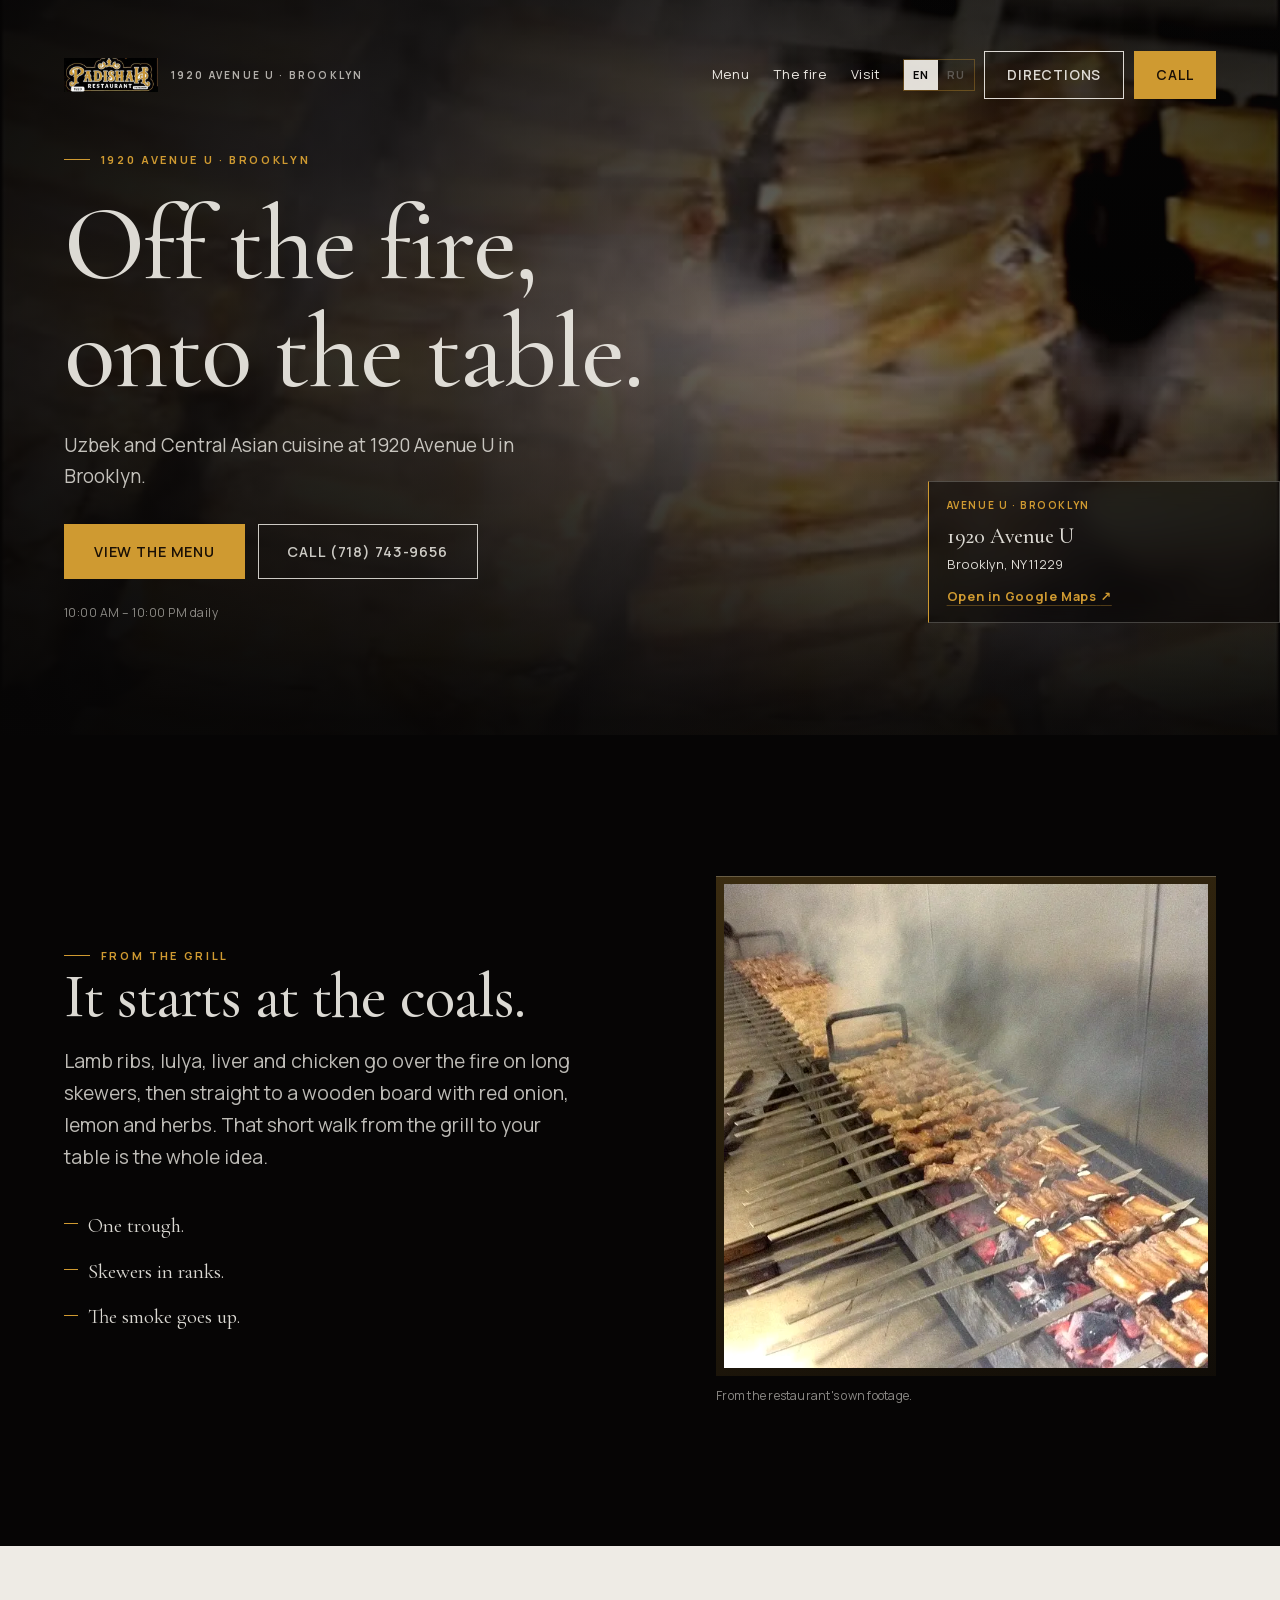
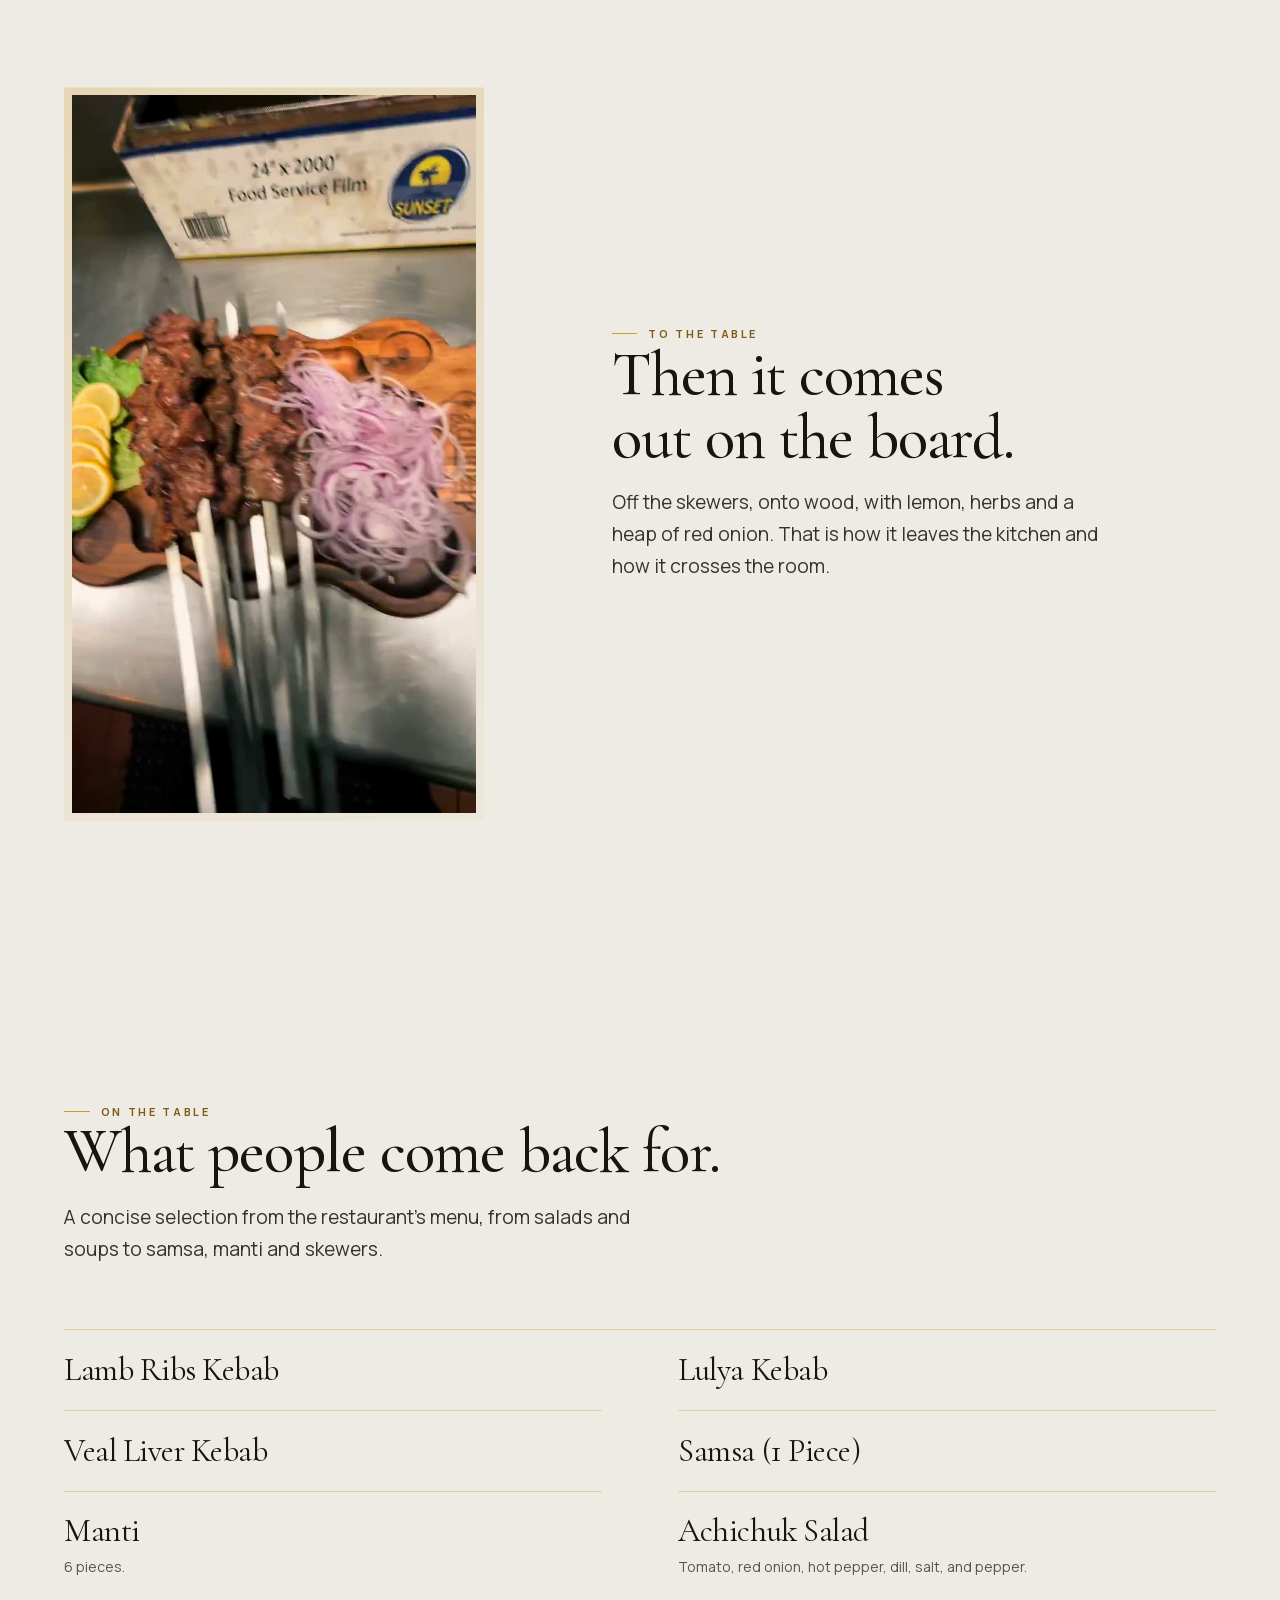
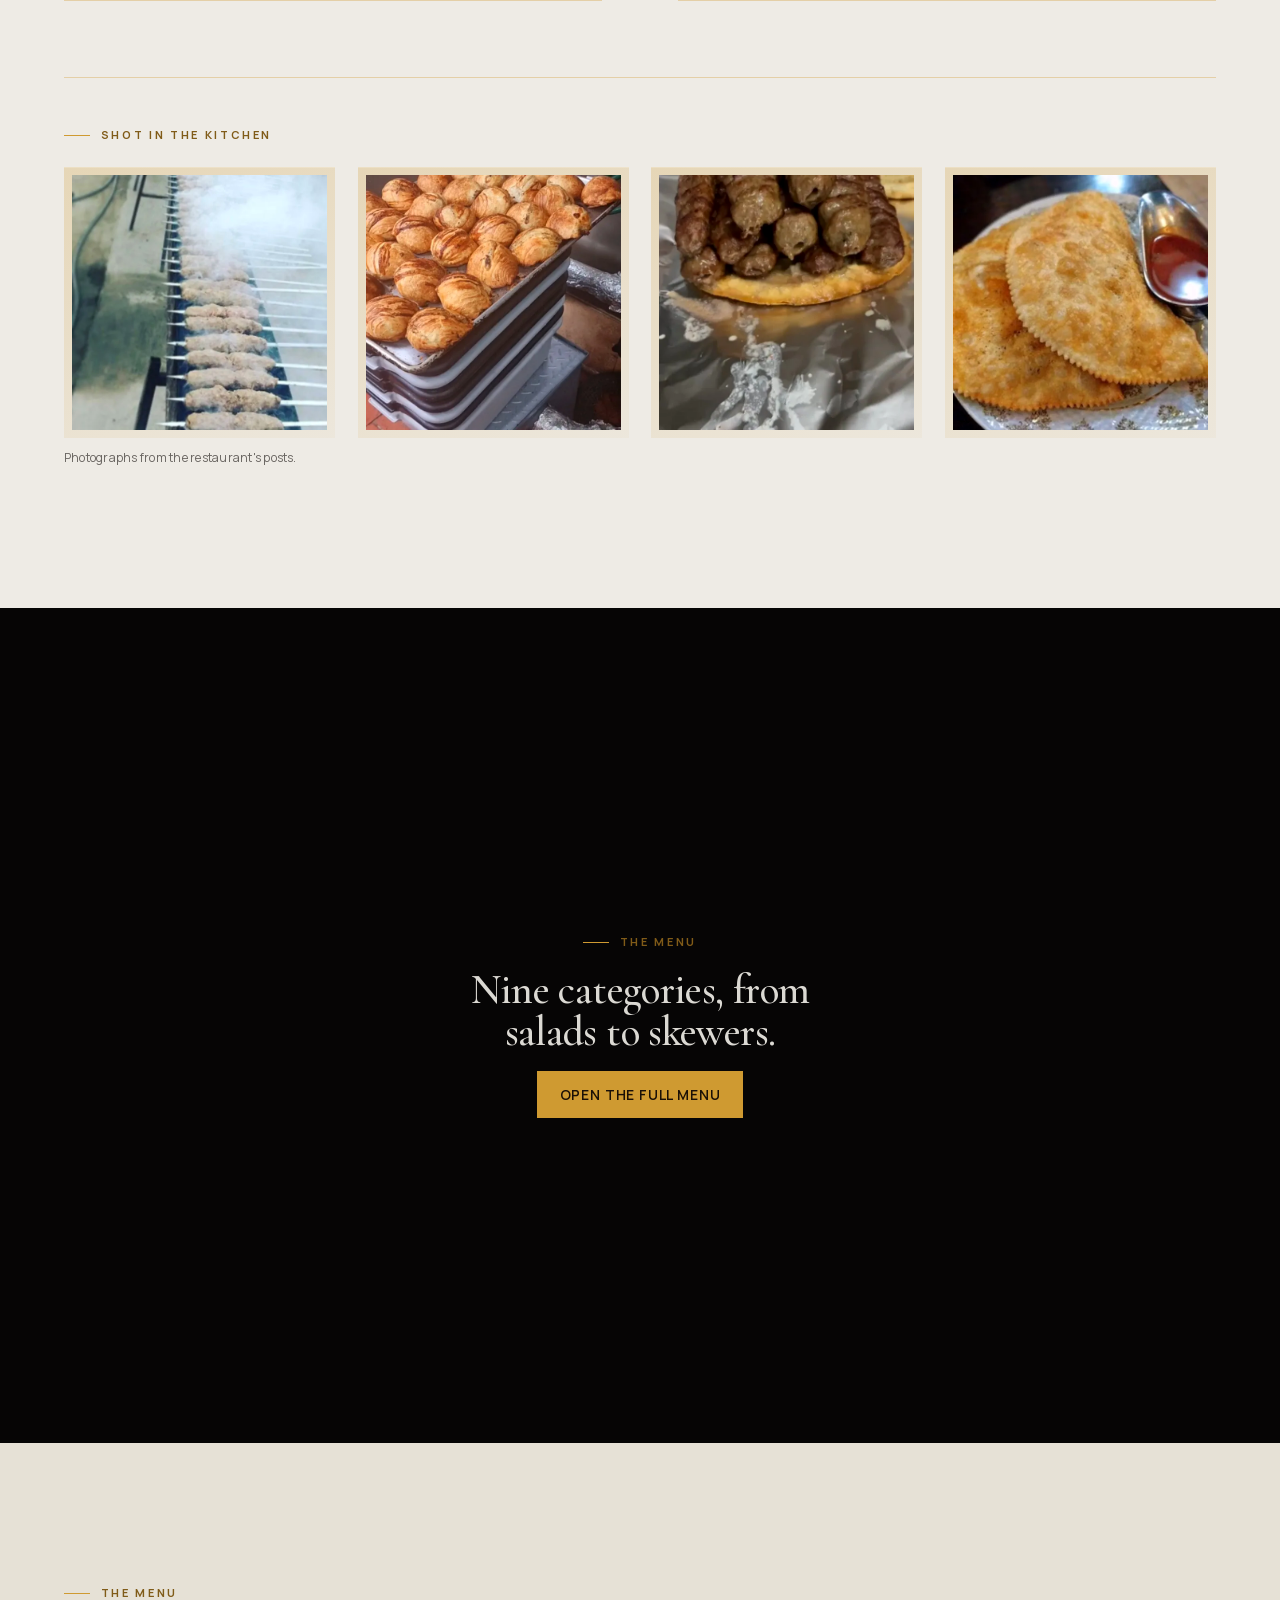
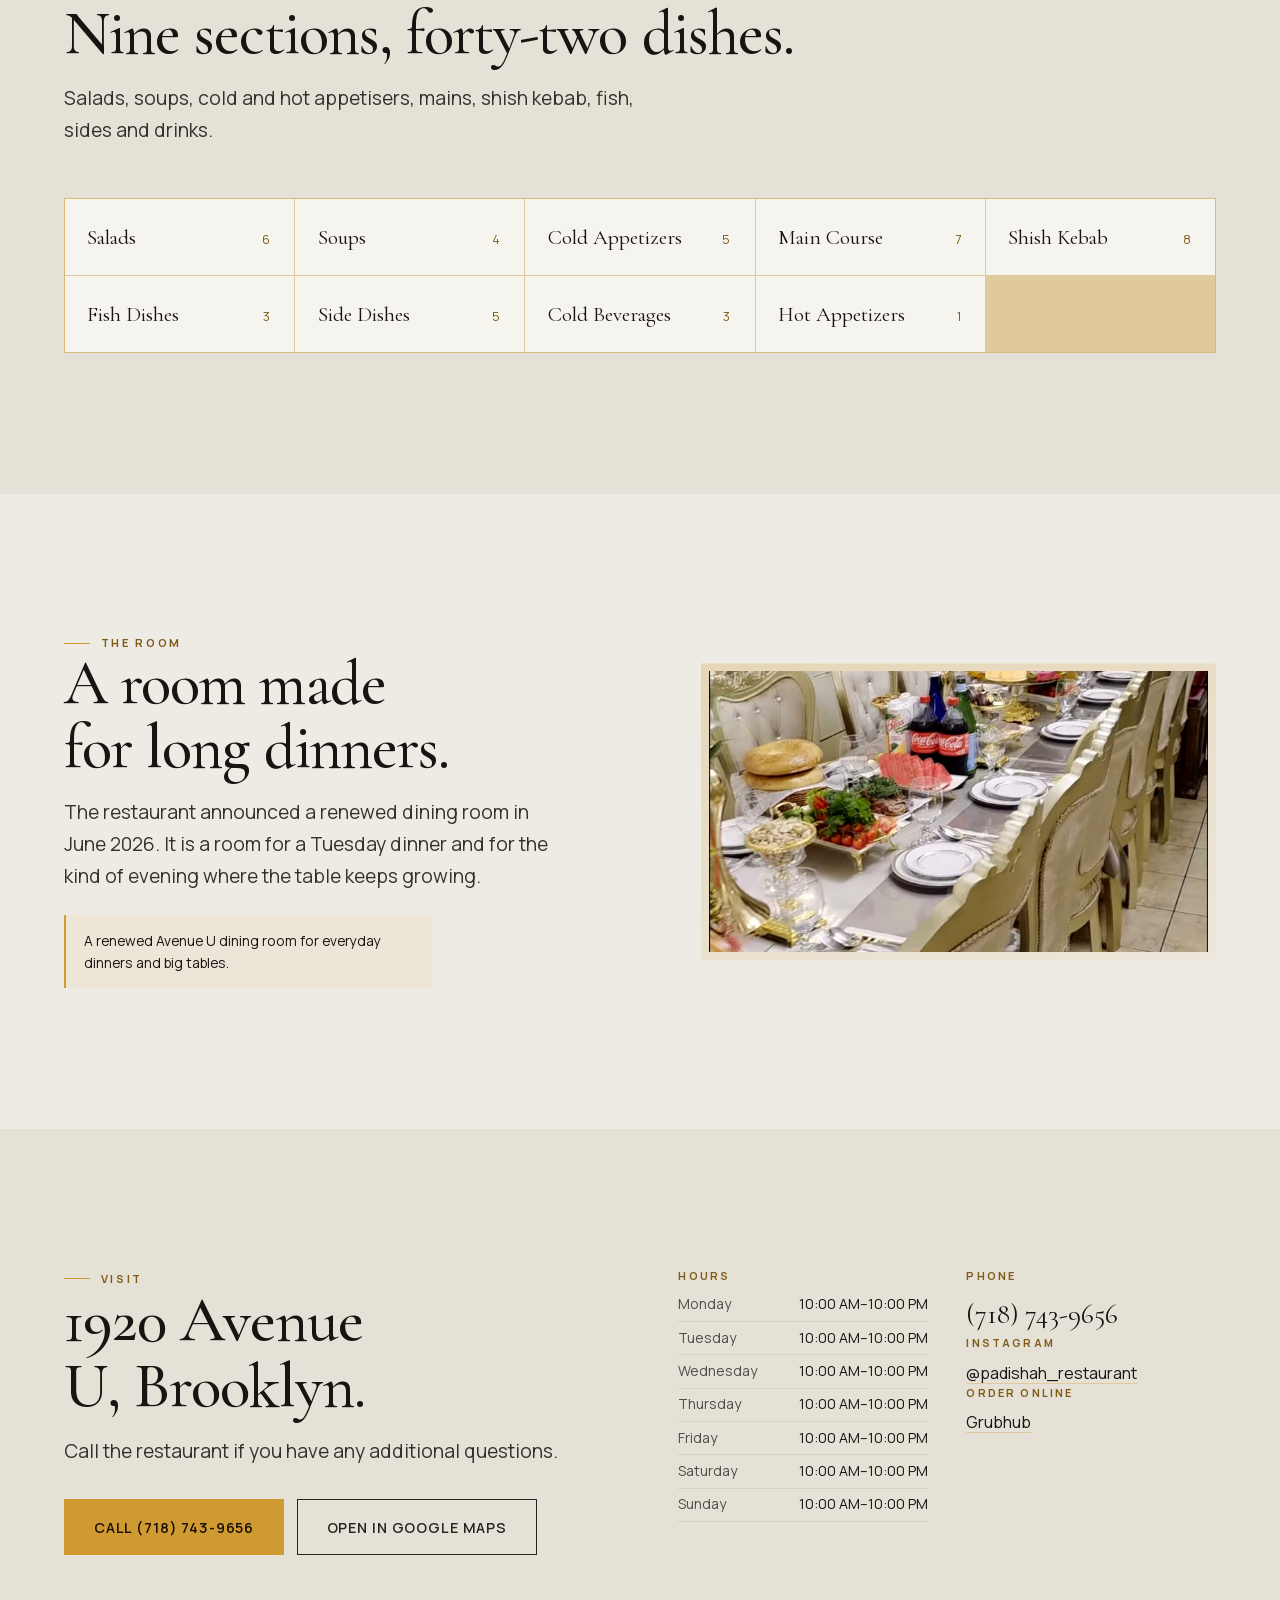
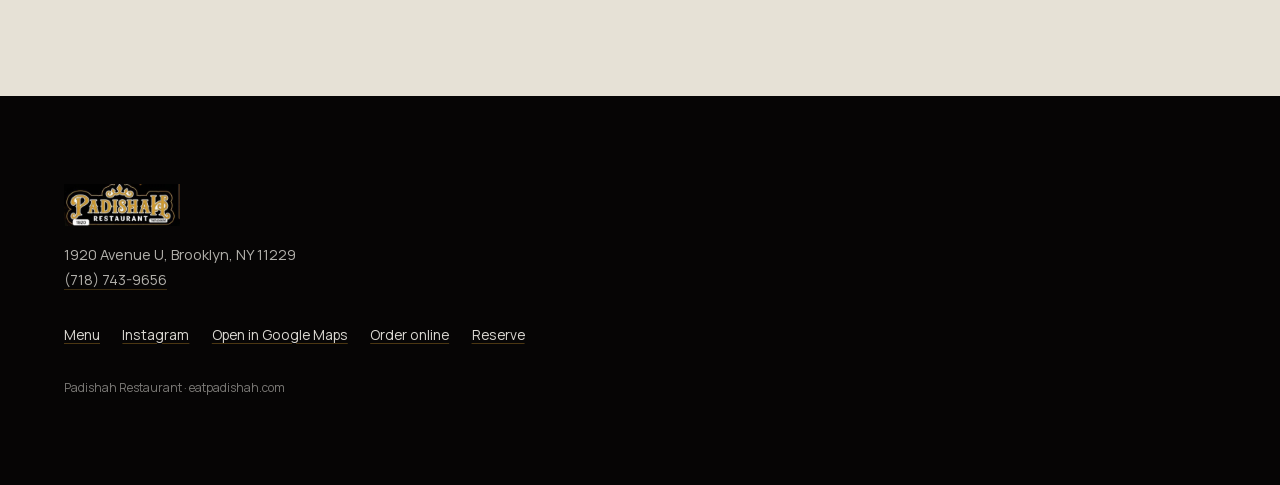
==== commit c96e9ea8: "Publish approved Padishah release" ====
--- a/index.html
+++ b/index.html
@@ -1 +1 @@
-<!DOCTYPE html><html lang="en" class="no-js" data-review="true" data-scroll-behavior="smooth"><head><meta charSet="utf-8"/><meta name="viewport" content="width=device-width, initial-scale=1"/><link rel="preload" href="/fonts/cormorant-normal-500-latin.woff2" as="font" crossorigin="anonymous" type="font/woff2"/><link rel="preload" href="/fonts/manrope-normal-400-latin.woff2" as="font" crossorigin="anonymous" type="font/woff2"/><link rel="preload" as="image" href="/media/hero/current-padishah-logo-poster-crop-620.webp"/><link rel="stylesheet" href="/_next/static/chunks/1vajyotaf1dme.css" data-precedence="next"/><link rel="preload" as="script" fetchPriority="low" href="/_next/static/chunks/01dkdyukbdpqq.js"/><script src="/_next/static/chunks/1oe38opv360nh.js" async=""></script><script src="/_next/static/chunks/25o46h8mdjlrg.js" async=""></script><script src="/_next/static/chunks/turbopack-0c6e6is11v8df.js" async=""></script><script src="/_next/static/chunks/2ynhpsd-1i1m_.js" async=""></script><script src="/_next/static/chunks/14mrh2-p_w84d.js" async=""></script><script src="/_next/static/chunks/2uummd8v_eet2.js" async=""></script><script src="/_next/static/chunks/1jjifcijvq6tr.js" async=""></script><script src="/_next/static/chunks/3un78ygi5tcok.js" async=""></script><meta name="theme-color" content="#f7f3ea"/><link rel="preload" href="/fonts/cormorant-normal-500-latin.woff2" as="font" type="font/woff2" crossorigin="anonymous"/><link rel="preload" href="/fonts/manrope-normal-400-latin.woff2" as="font" type="font/woff2" crossorigin="anonymous"/><meta name="theme-color" content="#060505"/><meta name="color-scheme" content="light"/><title>Padishah Restaurant — 1920 Avenue U, Brooklyn</title><meta name="description" content="Padishah Restaurant at 1920 Avenue U, Brooklyn, NY 11229. Call (718) 743-9656 or open directions."/><meta name="robots" content="noindex, nofollow, nocache"/><meta property="og:title" content="Padishah Restaurant — 1920 Avenue U, Brooklyn"/><meta property="og:description" content="Padishah Restaurant at 1920 Avenue U, Brooklyn, NY 11229. Call (718) 743-9656 or open directions."/><meta property="og:locale" content="en_US"/><meta property="og:image" content="https://eatpadishah.com/og-padishah-logo.jpg"/><meta property="og:image:width" content="1200"/><meta property="og:image:height" content="630"/><meta property="og:image:alt" content="Padishah Restaurant — the crowned mark"/><meta property="og:type" content="website"/><meta name="twitter:card" content="summary_large_image"/><meta name="twitter:title" content="Padishah Restaurant — 1920 Avenue U, Brooklyn"/><meta name="twitter:description" content="Padishah Restaurant at 1920 Avenue U, Brooklyn, NY 11229. Call (718) 743-9656 or open directions."/><meta name="twitter:image" content="https://eatpadishah.com/og-padishah-logo.jpg"/><link rel="icon" href="/icon.png?icon.1b0y3zi49k8mg.png" sizes="128x128" type="image/png"/><script>document.documentElement.classList.remove('no-js');</script><script src="/_next/static/chunks/0cz1d0mv5g_q7.js" noModule=""></script><script src="https://inkindscript.com/inkind.js" async></script></head><body><div hidden=""><!--$--><!--/$--></div><a class="u-skip" href="#hero">Skip to content</a><canvas id="stage" aria-hidden="true" data-motion="off"></canvas><div class="reviewbar" data-open="false"><div class="reviewbar__panel" id="reviewbar-panel" hidden=""><p class="reviewbar__text">Website preview — menu, media and details are pending the restaurant’s approval.</p><dl><div><dt>Name</dt><dd>Padishah Restaurant</dd></div><div><dt>Address</dt><dd>1920 Avenue U, Brooklyn, NY 11229</dd></div><div><dt>Phone</dt><dd>(718) 743-9656</dd></div><div><dt>Instagram</dt><dd>@padishah_restaurant</dd></div><div><dt>Directions</dt><dd>Google Maps</dd></div></dl><p class="reviewbar__meta">Checked 2026-07-31. Menu and prices come from the restaurant’s own Clover export (2026-08-17). Hours, cuisine wording and the halal statement still need the restaurant’s confirmation.</p></div><button type="button" class="reviewbar__toggle" aria-expanded="false" aria-controls="reviewbar-panel"><span class="reviewbar__dot" aria-hidden="true"></span>Preview build<span class="reviewbar__sep" aria-hidden="true">·</span>What is verified?</button></div><header class="hdr" data-tone="ivory" data-scrolled="false"><div class="rail hdr__inner"><a class="hdr__brand" aria-label="Padishah Restaurant" href="/"><img src="/media/hero/current-padishah-logo-poster-crop-620.webp" alt="Padishah Restaurant logo" width="124" height="45"/><span class="hdr__where">1920 Avenue U<!-- --> · <!-- -->Brooklyn</span></a><nav class="hdr__nav" aria-label="Main navigation"><a href="/menu/">Menu</a><a href="/#fire">The fire</a><a href="/#chapters-banquets">Banquets</a><a href="/#visit">Visit</a></nav><div class="hdr__actions"><div class="langtoggle " role="group" aria-label="Language"><button type="button" aria-pressed="true" class="langtoggle__btn">EN</button><button type="button" aria-pressed="false" class="langtoggle__btn">RU</button></div><a class="btn btn--ghost" href="https://maps.app.goo.gl/EA6BgBZ4ahG93eWDA" target="_blank" rel="noreferrer noopener">Directions</a><a class="btn btn--gold" href="tel:+17187439656">Call</a></div></div></header><main><section id="hero" class="hero"><div class="hero__glow" aria-hidden="true"></div><div class="hero__texture" aria-hidden="true"></div><div class="carpet hero__carpet" aria-hidden="true"><svg class="carpet__svg" viewBox="0 0 132 520" preserveAspectRatio="xMinYMin slice" role="presentation"><defs><pattern id="carpet-tile" patternUnits="userSpaceOnUse" width="132" height="260"><rect x="0" y="0" width="92" height="260" fill="#7e1d2b"></rect><rect x="0" y="0" width="10" height="260" fill="#5d1420"></rect><rect x="12" y="0" width="3" height="260" fill="var(--gold-warm)"></rect><rect x="18" y="0" width="1.4" height="260" fill="#2b0504"></rect><rect x="84" y="0" width="1.4" height="260" fill="#2b0504"></rect><rect x="88" y="0" width="3" height="260" fill="var(--gold-warm)"></rect><g transform="translate(0 0)"><path d="M91,8 C112,12 122,34 123,56 L128,65 L123,74 C122,96 112,118 91,122 Z" fill="#7e1d2b" stroke="var(--gold-warm)" stroke-width="2"></path><path d="M91,22 C105,26 112,42 113,58 L117,65 L113,72 C112,88 105,104 91,108" fill="none" stroke="#d8a044" stroke-width="1.2" opacity="0.75"></path><circle cx="120" cy="65" r="2.4" fill="var(--gold-warm)"></circle><g transform="translate(50 65)"><circle r="25" fill="#2b0504"></circle><rect x="-16" y="-16" width="32" height="32" fill="#e8ddbf"></rect><rect x="-16" y="-16" width="32" height="32" fill="#e8ddbf" transform="rotate(45)"></rect><circle r="11" fill="#a32638"></circle><circle r="4" fill="var(--gold-warm)"></circle></g><path d="M0,-38 C6,-46 14,-46 16,-38 C17,-32 12,-28 7,-30" transform="translate(50 65) rotate(45)" fill="none" stroke="#2b0504" stroke-width="1.6" opacity="0.7"></path><path d="M0,-38 C6,-46 14,-46 16,-38 C17,-32 12,-28 7,-30" transform="translate(50 65) rotate(135)" fill="none" stroke="#2b0504" stroke-width="1.6" opacity="0.7"></path><path d="M0,-38 C6,-46 14,-46 16,-38 C17,-32 12,-28 7,-30" transform="translate(50 65) rotate(225)" fill="none" stroke="#2b0504" stroke-width="1.6" opacity="0.7"></path><path d="M0,-38 C6,-46 14,-46 16,-38 C17,-32 12,-28 7,-30" transform="translate(50 65) rotate(315)" fill="none" stroke="#2b0504" stroke-width="1.6" opacity="0.7"></path><g transform="translate(0 130)"><rect x="26" y="-4" width="8" height="8" fill="#d8a044" transform="rotate(45 30 0)"></rect><rect x="46" y="-4" width="8" height="8" fill="#d8a044" transform="rotate(45 50 0)"></rect><rect x="66" y="-4" width="8" height="8" fill="#d8a044" transform="rotate(45 70 0)"></rect></g></g><g transform="translate(0 130)"><path d="M91,8 C112,12 122,34 123,56 L128,65 L123,74 C122,96 112,118 91,122 Z" fill="#7e1d2b" stroke="var(--gold-warm)" stroke-width="2"></path><path d="M91,22 C105,26 112,42 113,58 L117,65 L113,72 C112,88 105,104 91,108" fill="none" stroke="#d8a044" stroke-width="1.2" opacity="0.75"></path><circle cx="120" cy="65" r="2.4" fill="var(--gold-warm)"></circle><g transform="translate(50 65)"><circle r="25" fill="#2b0504"></circle><rect x="-16" y="-16" width="32" height="32" fill="#e8ddbf"></rect><rect x="-16" y="-16" width="32" height="32" fill="#e8ddbf" transform="rotate(45)"></rect><circle r="11" fill="#a32638"></circle><circle r="4" fill="var(--gold-warm)"></circle></g><path d="M0,-38 C6,-46 14,-46 16,-38 C17,-32 12,-28 7,-30" transform="translate(50 65) rotate(45)" fill="none" stroke="#2b0504" stroke-width="1.6" opacity="0.7"></path><path d="M0,-38 C6,-46 14,-46 16,-38 C17,-32 12,-28 7,-30" transform="translate(50 65) rotate(135)" fill="none" stroke="#2b0504" stroke-width="1.6" opacity="0.7"></path><path d="M0,-38 C6,-46 14,-46 16,-38 C17,-32 12,-28 7,-30" transform="translate(50 65) rotate(225)" fill="none" stroke="#2b0504" stroke-width="1.6" opacity="0.7"></path><path d="M0,-38 C6,-46 14,-46 16,-38 C17,-32 12,-28 7,-30" transform="translate(50 65) rotate(315)" fill="none" stroke="#2b0504" stroke-width="1.6" opacity="0.7"></path><g transform="translate(0 130)"><rect x="26" y="-4" width="8" height="8" fill="#d8a044" transform="rotate(45 30 0)"></rect><rect x="46" y="-4" width="8" height="8" fill="#d8a044" transform="rotate(45 50 0)"></rect><rect x="66" y="-4" width="8" height="8" fill="#d8a044" transform="rotate(45 70 0)"></rect></g></g></pattern></defs><rect x="0" y="0" width="132" height="520" fill="url(#carpet-tile)"></rect></svg></div><div class="rail hero__grid"><div class="hero__body"><div class="seal hero__seal" aria-hidden="true"><svg class="seal__svg" viewBox="-60 -60 120 120" role="presentation"><defs><path id="seal-orbit" d="M 0,-44 A 44,44 0 1,1 -0.01,-44"></path></defs><circle r="57" class="seal__rim"></circle><circle r="31" class="seal__rim seal__rim--inner"></circle><g class="seal__spin"><text class="seal__text"><textPath href="#seal-orbit" startOffset="0">PADISHAH · 1920 AVENUE U · BROOKLYN · NY ·</textPath></text></g><g class="seal__star"><rect x="-11" y="-11" width="22" height="22"></rect><rect x="-11" y="-11" width="22" height="22" transform="rotate(45)"></rect><circle r="4.5"></circle></g></svg></div><p class="eyebrow hero__eyebrow">1920 Avenue U · Brooklyn</p><h1 class="hero__title"><span class="hero__line" style="animation-delay:120ms"><span>Off the <em class="hero__flame">fire</em>,</span></span><span class="hero__line" style="animation-delay:250ms"><span>onto the table.</span></span></h1><p class="hero__sub"><span class="provisional" title="Cuisine wording is still being confirmed by the restaurant">Uzbek and Central Asian cuisine<span class="u-sr"> (wording pending the restaurant’s confirmation)</span></span> <!-- -->at 1920 Avenue U in Brooklyn.</p><div class="hero__cta"><a class="btn btn--gold btn--lg" href="/menu/">View the menu<span class="btn__arr" aria-hidden="true">→</span></a><a class="btn btn--ghost btn--lg" href="tel:+17187439656">Call (718) 743-9656</a></div><p class="hero__hours"><span class="hero__hours-dot" aria-hidden="true"></span>10:00 AM – 10:00 PM<!-- --> · <!-- -->Public listing hours — please call to confirm.</p></div><div class="hero__collage"><span class="hero__disc" aria-hidden="true" data-drift="0.09"><span class="hero__disc-settle"></span></span><span class="hero__shard" aria-hidden="true" data-drift="0.03"><span class="hero__shard-settle"></span></span><div class="hero__ornament-slot" data-drift="0.06"><div class="ornament reveal hero__ornament" aria-hidden="true"><svg class="ornament__svg ornament__svg--draw" viewBox="-170 -170 340 340" role="presentation" preserveAspectRatio="xMidYMid meet"><circle class="ornament__ring" r="150"></circle><circle class="ornament__ring ornament__ring--inner" r="56"></circle><path class="ornament__curl" d="M 0,-118 C 26,-150 74,-146 82,-112 C 88,-86 66,-64 42,-70 C 24,-74 16,-92 28,-104 C 36,-112 50,-110 52,-98" transform="rotate(0)"></path><path class="ornament__curl" d="M 0,-118 C 26,-150 74,-146 82,-112 C 88,-86 66,-64 42,-70 C 24,-74 16,-92 28,-104 C 36,-112 50,-110 52,-98" transform="rotate(45)"></path><path class="ornament__curl" d="M 0,-118 C 26,-150 74,-146 82,-112 C 88,-86 66,-64 42,-70 C 24,-74 16,-92 28,-104 C 36,-112 50,-110 52,-98" transform="rotate(90)"></path><path class="ornament__curl" d="M 0,-118 C 26,-150 74,-146 82,-112 C 88,-86 66,-64 42,-70 C 24,-74 16,-92 28,-104 C 36,-112 50,-110 52,-98" transform="rotate(135)"></path><path class="ornament__curl" d="M 0,-118 C 26,-150 74,-146 82,-112 C 88,-86 66,-64 42,-70 C 24,-74 16,-92 28,-104 C 36,-112 50,-110 52,-98" transform="rotate(180)"></path><path class="ornament__curl" d="M 0,-118 C 26,-150 74,-146 82,-112 C 88,-86 66,-64 42,-70 C 24,-74 16,-92 28,-104 C 36,-112 50,-110 52,-98" transform="rotate(225)"></path><path class="ornament__curl" d="M 0,-118 C 26,-150 74,-146 82,-112 C 88,-86 66,-64 42,-70 C 24,-74 16,-92 28,-104 C 36,-112 50,-110 52,-98" transform="rotate(270)"></path><path class="ornament__curl" d="M 0,-118 C 26,-150 74,-146 82,-112 C 88,-86 66,-64 42,-70 C 24,-74 16,-92 28,-104 C 36,-112 50,-110 52,-98" transform="rotate(315)"></path></svg></div></div><div class="hero__print" data-drift="0.045" data-drift-rotate="-0.8"><div class="hero__print-settle"><figure class="frame "><div class="frame__core" style="aspect-ratio:352 / 440"><picture><source type="image/webp" srcSet="/media/food/storefront-print-352.webp 352w" sizes="(min-width: 900px) 300px, 44vw"/><img src="/media/food/storefront-print-352.jpg" srcSet="/media/food/storefront-print-352.jpg 352w" sizes="(min-width: 900px) 300px, 44vw" alt="The Padishah storefront sign over the flowered entrance" width="352" height="440" loading="lazy" decoding="async" style="background-image:url([data-uri]);background-size:cover"/></picture></div><span class="rights" data-state="review_only"><span class="rights__dot" aria-hidden="true"></span>Review only</span></figure><div class="ornament reveal hero__ornament hero__ornament--echo" aria-hidden="true"><svg class="ornament__svg ornament__svg--draw" viewBox="-170 -170 340 340" role="presentation" preserveAspectRatio="xMidYMid meet"><circle class="ornament__ring" r="150"></circle><circle class="ornament__ring ornament__ring--inner" r="56"></circle><path class="ornament__curl" d="M 0,-118 C 26,-150 74,-146 82,-112 C 88,-86 66,-64 42,-70 C 24,-74 16,-92 28,-104 C 36,-112 50,-110 52,-98" transform="rotate(0)"></path><path class="ornament__curl" d="M 0,-118 C 26,-150 74,-146 82,-112 C 88,-86 66,-64 42,-70 C 24,-74 16,-92 28,-104 C 36,-112 50,-110 52,-98" transform="rotate(45)"></path><path class="ornament__curl" d="M 0,-118 C 26,-150 74,-146 82,-112 C 88,-86 66,-64 42,-70 C 24,-74 16,-92 28,-104 C 36,-112 50,-110 52,-98" transform="rotate(90)"></path><path class="ornament__curl" d="M 0,-118 C 26,-150 74,-146 82,-112 C 88,-86 66,-64 42,-70 C 24,-74 16,-92 28,-104 C 36,-112 50,-110 52,-98" transform="rotate(135)"></path><path class="ornament__curl" d="M 0,-118 C 26,-150 74,-146 82,-112 C 88,-86 66,-64 42,-70 C 24,-74 16,-92 28,-104 C 36,-112 50,-110 52,-98" transform="rotate(180)"></path><path class="ornament__curl" d="M 0,-118 C 26,-150 74,-146 82,-112 C 88,-86 66,-64 42,-70 C 24,-74 16,-92 28,-104 C 36,-112 50,-110 52,-98" transform="rotate(225)"></path><path class="ornament__curl" d="M 0,-118 C 26,-150 74,-146 82,-112 C 88,-86 66,-64 42,-70 C 24,-74 16,-92 28,-104 C 36,-112 50,-110 52,-98" transform="rotate(270)"></path><path class="ornament__curl" d="M 0,-118 C 26,-150 74,-146 82,-112 C 88,-86 66,-64 42,-70 C 24,-74 16,-92 28,-104 C 36,-112 50,-110 52,-98" transform="rotate(315)"></path></svg></div></div></div><div class="hero__arch" data-drift="0.05"><div class="cartouche reveal hero__crest"><svg class="cartouche__svg cartouche__svg--draw" viewBox="0 0 1000 560" role="presentation" aria-hidden="true" preserveAspectRatio="xMidYMid meet"><path d="M 44 176 C 44 118 88 74 146 74 L 372 74 C 396 74 412 64 421 44 L 436 12 C 442 0 456 0 462 12 L 474 38 C 480 51 489 57 500 57 C 511 57 520 51 526 38 L 538 12 C 544 0 558 0 564 12 L 579 44 C 588 64 604 74 628 74 L 854 74 C 912 74 956 118 956 176 L 956 398 C 956 456 912 500 854 500 L 146 500 C 88 500 44 456 44 398 Z" class="cartouche__outer"></path><path d="M 92 186 C 92 148 122 118 160 118 L 386 118 C 414 118 434 104 444 82 C 452 64 466 62 478 78 C 486 89 492 93 500 93 C 508 93 514 89 522 78 C 534 62 548 64 556 82 C 566 104 586 118 614 118 L 840 118 C 878 118 908 148 908 186 L 908 388 C 908 426 878 456 840 456 L 160 456 C 122 456 92 426 92 388 Z" class="cartouche__inner"></path></svg></div><span class="hero__arch-echo" aria-hidden="true"></span><figure class="frame frame--loop " data-portrait="true"><div class="frame__core"><video poster="/media/motion/fire-poster.webp" muted="" loop="" playsInline="" preload="auto" aria-label="Lulya kebabs over coals, smoke rolling through the rank of skewers" data-ready="false"></video></div><span class="rights" data-state="review_only"><span class="rights__dot" aria-hidden="true"></span>Review only</span></figure><p class="hero__caption micro">The grill — the restaurant&#x27;s own footage.</p></div><div class="hero__snap" data-drift="0.08" data-drift-rotate="1.6"><div class="hero__snap-settle"><figure class="frame "><div class="frame__core" style="aspect-ratio:1080 / 1350"><picture><source type="image/webp" srcSet="/media/food/lulya-smoke-640.webp 640w, /media/food/lulya-smoke-1080.webp 1080w" sizes="(min-width: 900px) 190px, 34vw"/><img src="/media/food/lulya-smoke-1080.jpg" srcSet="/media/food/lulya-smoke-640.jpg 640w, /media/food/lulya-smoke-1080.jpg 1080w" sizes="(min-width: 900px) 190px, 34vw" alt="The lulya rank in rolling smoke" width="1080" height="1350" loading="lazy" decoding="async" style="background-image:url([data-uri]);background-size:cover"/></picture></div><span class="rights" data-state="review_only"><span class="rights__dot" aria-hidden="true"></span>Review only</span></figure></div></div></div></div></section><section id="fire" class="section section--ink fire"><div class="rail fire__inner"><div class="fire__copy reveal"><p class="eyebrow">From the grill</p><h2>It starts at the coals.</h2><p class="lead">Lamb ribs, lulya, liver and chicken go over the fire on long skewers, then straight to a wooden board with red onion, lemon and herbs. That short walk from the grill to your table is the whole idea.</p><ul class="fire__facts" data-stagger="true"><li class="reveal">One trough.</li><li class="reveal">Skewers in ranks.</li><li class="reveal">The smoke goes up.</li></ul></div><div class="fire__media reveal"><figure class="frame frame--loop " data-portrait="true"><div class="frame__core"><video poster="/media/motion/fire-poster.webp" muted="" loop="" playsInline="" preload="none" aria-label="Lulya kebabs over coals, smoke rolling through the rank of skewers" data-ready="false"></video></div><span class="rights" data-state="review_only"><span class="rights__dot" aria-hidden="true"></span>Review only</span></figure><p class="micro">Shot in the restaurant&#x27;s kitchen, August 2026. Review use only.</p></div></div></section><section id="chapters" class="section section--ivory chapters"><div class="rail"><header class="chapters__head reveal"><p class="eyebrow">Chapter by chapter</p><h2>What the kitchen makes.</h2></header><div class="chapters__tabs" role="tablist" aria-label="Kitchen chapters"><button id="chapters-tab-meat" type="button" role="tab" aria-selected="true" aria-controls="chapters-panel" tabindex="0" class="chapters__tab">The grill</button><button id="chapters-tab-plated" type="button" role="tab" aria-selected="false" aria-controls="chapters-panel" tabindex="-1" class="chapters__tab">From the chef</button><button id="chapters-tab-appetizers" type="button" role="tab" aria-selected="false" aria-controls="chapters-panel" tabindex="-1" class="chapters__tab">Appetizers</button><button id="chapters-tab-desserts" type="button" role="tab" aria-selected="false" aria-controls="chapters-panel" tabindex="-1" class="chapters__tab">The sweet table</button><button id="chapters-tab-banquets" type="button" role="tab" aria-selected="false" aria-controls="chapters-panel" tabindex="-1" class="chapters__tab">Banquets</button><button id="chapters-tab-room" type="button" role="tab" aria-selected="false" aria-controls="chapters-panel" tabindex="-1" class="chapters__tab">The room</button></div><div id="chapters-panel" role="tabpanel" aria-labelledby="chapters-tab-meat" class="chapters__panel"><p class="lead chapters__line">Raw ranks head for the coals; lulya breathes in the smoke. Sixteen kebab entries on the restaurant’s own menu.</p><div class="chapters__grid"><div class="chapters__tile chapters__tile--big chapters__tile--portrait" style="animation-delay:0ms" data-drift="0.03"><figure class="frame frame--loop " data-portrait="true"><div class="frame__core"><video poster="/media/motion/mangal-poster.webp" muted="" loop="" playsInline="" preload="none" aria-label="Shashlik skewers over glowing red coals" data-ready="false"></video></div><span class="rights" data-state="review_only"><span class="rights__dot" aria-hidden="true"></span>Review only</span></figure></div><div class="chapters__tile  chapters__tile--portrait" style="animation-delay:110ms" data-drift="0.045"><figure class="frame frame--loop " data-portrait="true"><div class="frame__core"><video poster="/media/motion/raw-rank-poster.webp" muted="" loop="" playsInline="" preload="none" aria-label="Raw lamb skewers laid in ranks, headed for the grill" data-ready="false"></video></div><span class="rights" data-state="review_only"><span class="rights__dot" aria-hidden="true"></span>Review only</span></figure></div><div class="chapters__tile  chapters__tile--portrait" style="animation-delay:220ms" data-drift="0.03"><figure class="frame "><div class="frame__core" style="aspect-ratio:1080 / 1350"><picture><source type="image/webp" srcSet="/media/food/board-overhead-640.webp 640w, /media/food/board-overhead-1080.webp 1080w" sizes="(min-width: 900px) 30vw, 90vw"/><img src="/media/food/board-overhead-1080.jpg" srcSet="/media/food/board-overhead-640.jpg 640w, /media/food/board-overhead-1080.jpg 1080w" sizes="(min-width: 900px) 30vw, 90vw" alt="The shashlik board from above: skewers, fries and red onion" width="1080" height="1350" loading="lazy" decoding="async" style="background-image:url([data-uri]);background-size:cover"/></picture></div><span class="rights" data-state="review_only"><span class="rights__dot" aria-hidden="true"></span>Review only</span></figure></div></div><div class="chapters__foot"><a class="btn btn--gold" href="/menu/">Open the menu</a></div></div></div></section><section id="passage" class="passage"><div class="rail passage__inner"><div class="cartouche reveal passage__plate"><svg class="cartouche__svg cartouche__svg--draw" viewBox="0 0 1000 560" role="presentation" aria-hidden="true" preserveAspectRatio="xMidYMid meet"><path d="M 44 176 C 44 118 88 74 146 74 L 372 74 C 396 74 412 64 421 44 L 436 12 C 442 0 456 0 462 12 L 474 38 C 480 51 489 57 500 57 C 511 57 520 51 526 38 L 538 12 C 544 0 558 0 564 12 L 579 44 C 588 64 604 74 628 74 L 854 74 C 912 74 956 118 956 176 L 956 398 C 956 456 912 500 854 500 L 146 500 C 88 500 44 456 44 398 Z" class="cartouche__outer"></path><path d="M 92 186 C 92 148 122 118 160 118 L 386 118 C 414 118 434 104 444 82 C 452 64 466 62 478 78 C 486 89 492 93 500 93 C 508 93 514 89 522 78 C 534 62 548 64 556 82 C 566 104 586 118 614 118 L 840 118 C 878 118 908 148 908 186 L 908 388 C 908 426 878 456 840 456 L 160 456 C 122 456 92 426 92 388 Z" class="cartouche__inner"></path></svg><div class="cartouche__slot"><h2 class="passage__title">From salads to skewers.</h2><a class="btn btn--gold" href="/menu/">Open the full menu</a></div></div></div></section><section id="menu-preview" class="section section--cream menupreview"><div class="rail"><header class="menupreview__head reveal"><p class="eyebrow">The menu</p><h2>Eight sections, one hundred forty-three dishes.</h2><p class="lead">Specials, soups and salads, cold and hot appetizers, shish kebabs, fish, sides, desserts and drinks — with the restaurant’s own prices.</p></header><ul class="menupreview__grid" data-stagger="true"><li class="catcard reveal"><a href="/menu/"><span class="catcard__name">Specials</span><span class="catcard__count">6</span></a></li><li class="catcard reveal"><a href="/menu/"><span class="catcard__name">Soups &amp; Salads</span><span class="catcard__count">38</span></a></li><li class="catcard reveal"><a href="/menu/"><span class="catcard__name">Cold Appetizers</span><span class="catcard__count">12</span></a></li><li class="catcard reveal"><a href="/menu/"><span class="catcard__name">Hot Appetizers</span><span class="catcard__count">27</span></a></li><li class="catcard reveal"><a href="/menu/"><span class="catcard__name">Shish Kebabs</span><span class="catcard__count">16</span></a></li><li class="catcard reveal"><a href="/menu/"><span class="catcard__name">Fish Entrées</span><span class="catcard__count">8</span></a></li><li class="catcard reveal"><a href="/menu/"><span class="catcard__name">Sides</span><span class="catcard__count">4</span></a></li><li class="catcard reveal"><a href="/menu/"><span class="catcard__name">Desserts &amp; Drinks</span><span class="catcard__count">32</span></a></li></ul></div></section><section id="stories" class="section section--cream stories" aria-label="Kitchen stories"><div class="rail"><header class="stories__head stories__headrow reveal"><div><p class="eyebrow">Swipe through</p><h2>The kitchen, moving.</h2></div><div class="stories__nav"><button type="button" class="stories__arrow" aria-label="Previous">←</button><button type="button" class="stories__arrow" aria-label="Next">→</button></div></header></div><div class="stories__rail" role="list"><div class="stories__card reveal" role="listitem" style="--i:0"><figure class="frame frame--loop " data-portrait="true"><div class="frame__core"><video poster="/media/motion/storefront-walk-poster.webp" muted="" loop="" playsInline="" preload="none" aria-label="The Avenue U storefront with the Padishah sign, then a walk into the room" data-ready="false"></video></div><span class="rights" data-state="review_only"><span class="rights__dot" aria-hidden="true"></span>Review only</span></figure><p class="stories__label">Off Avenue U</p></div><div class="stories__card reveal" role="listitem" style="--i:1"><figure class="frame frame--loop " data-portrait="true"><div class="frame__core"><video poster="/media/motion/mangal-poster.webp" muted="" loop="" playsInline="" preload="none" aria-label="Shashlik skewers over glowing red coals" data-ready="false"></video></div><span class="rights" data-state="review_only"><span class="rights__dot" aria-hidden="true"></span>Review only</span></figure><p class="stories__label">Over the coals</p></div><div class="stories__card reveal" role="listitem" style="--i:2"><figure class="frame frame--loop " data-portrait="true"><div class="frame__core"><video poster="/media/motion/raw-rank-poster.webp" muted="" loop="" playsInline="" preload="none" aria-label="Raw lamb skewers laid in ranks, headed for the grill" data-ready="false"></video></div><span class="rights" data-state="review_only"><span class="rights__dot" aria-hidden="true"></span>Review only</span></figure><p class="stories__label">To the fire</p></div><div class="stories__card reveal" role="listitem" style="--i:3"><figure class="frame frame--loop " data-portrait="true"><div class="frame__core"><video poster="/media/motion/plated-spin-poster.webp" muted="" loop="" playsInline="" preload="none" aria-label="The pedestal salad crown on the laid table" data-ready="false"></video></div><span class="rights" data-state="release_required"><span class="rights__dot" aria-hidden="true"></span>Release required</span></figure><p class="stories__label">From the chef</p></div><div class="stories__card reveal" role="listitem" style="--i:4"><figure class="frame frame--loop " data-portrait="true"><div class="frame__core"><video poster="/media/motion/dessert-glasses-poster.webp" muted="" loop="" playsInline="" preload="none" aria-label="Dessert glasses with gold-wrapped chocolates and fruit plates" data-ready="false"></video></div><span class="rights" data-state="review_only"><span class="rights__dot" aria-hidden="true"></span>Review only</span></figure><p class="stories__label">The sweet table</p></div><div class="stories__card reveal" role="listitem" style="--i:5"><figure class="frame frame--loop " data-portrait="true"><div class="frame__core"><video poster="/media/motion/banquet-grand-poster.webp" muted="" loop="" playsInline="" preload="none" aria-label="The banquet table end to end: fruit towers, plates and flowers, chairs empty" data-ready="false"></video></div><span class="rights" data-state="review_only"><span class="rights__dot" aria-hidden="true"></span>Review only</span></figure><p class="stories__label">The grand table</p></div><div class="stories__card reveal" role="listitem" style="--i:6"><figure class="frame frame--loop " data-portrait="true"><div class="frame__core"><video poster="/media/motion/terrace-poster.webp" muted="" loop="" playsInline="" preload="none" aria-label="The flower terrace: pink drapes, flower balls and blossoms" data-ready="false"></video></div><span class="rights" data-state="review_only"><span class="rights__dot" aria-hidden="true"></span>Review only</span></figure><p class="stories__label">The terrace</p></div><div class="stories__card reveal" role="listitem" style="--i:7"><figure class="frame frame--loop " data-portrait="true"><div class="frame__core"><video poster="/media/motion/furshet-poster.webp" muted="" loop="" playsInline="" preload="none" aria-label="Furshet salads topped with crispy potato nests" data-ready="false"></video></div><span class="rights" data-state="review_only"><span class="rights__dot" aria-hidden="true"></span>Review only</span></figure><p class="stories__label">The furshet</p></div><div class="stories__card reveal" role="listitem" style="--i:8"><figure class="frame frame--loop " data-portrait="true"><div class="frame__core"><video poster="/media/motion/meat-platter-poster.webp" muted="" loop="" playsInline="" preload="none" aria-label="Meat platter closeups with cherry tomatoes and peppers" data-ready="false"></video></div><span class="rights" data-state="review_only"><span class="rights__dot" aria-hidden="true"></span>Review only</span></figure><p class="stories__label">The platter</p></div><div class="stories__card reveal" role="listitem" style="--i:9"><figure class="frame frame--loop " data-portrait="true"><div class="frame__core"><video poster="/media/motion/ribs-fries-poster.webp" muted="" loop="" playsInline="" preload="none" aria-label="Cooked ribs piled over fries in a serving tray" data-ready="false"></video></div><span class="rights" data-state="review_only"><span class="rights__dot" aria-hidden="true"></span>Review only</span></figure><p class="stories__label">Ribs and fries</p></div></div><p class="rail micro stories__note reveal">All filmed by the restaurant itself, August 2026. Review use only.</p></section><div class="band" aria-hidden="true"><p class="band__track">Off the fire — onto the table  ·  С огня — сразу на стол  ·  Off the fire — onto the table  ·  С огня — сразу на стол  ·</p></div><section id="visit" class="section section--cream visit"><div class="rail visit__inner"><div class="visit__copy reveal"><p class="eyebrow">Visit</p><h2 class="visit__addr">1920 Avenue U, Brooklyn.</h2><p class="lead">Call the restaurant for the menu or anything the site can&#x27;t answer yet.</p><div class="visit__cta"><a class="btn btn--gold btn--lg" href="tel:+17187439656">Call (718) 743-9656</a><a class="btn btn--ghost btn--lg" href="https://maps.app.goo.gl/EA6BgBZ4ahG93eWDA" target="_blank" rel="noreferrer noopener">Open in Google Maps</a></div><div class="visit__store reveal" data-drift="0.03"><figure class="frame frame--loop " data-portrait="true"><div class="frame__core"><video poster="/media/motion/storefront-walk-poster.webp" muted="" loop="" playsInline="" preload="none" aria-label="The Avenue U storefront with the Padishah sign, then a walk into the room" data-ready="false"></video></div><span class="rights" data-state="review_only"><span class="rights__dot" aria-hidden="true"></span>Review only</span></figure></div></div><div class="visit__facts reveal"><div class="visit__block"><h3>Hours</h3><ul class="hours"><li><span class="hours__day">Monday</span><span class="hours__val">10:00 AM–10:00 PM</span></li><li><span class="hours__day">Tuesday</span><span class="hours__val">10:00 AM–10:00 PM</span></li><li><span class="hours__day">Wednesday</span><span class="hours__val">10:00 AM–10:00 PM</span></li><li><span class="hours__day">Thursday</span><span class="hours__val">10:00 AM–10:00 PM</span></li><li><span class="hours__day">Friday</span><span class="hours__val">10:00 AM–10:00 PM</span></li><li><span class="hours__day">Saturday</span><span class="hours__val">10:00 AM–10:00 PM</span></li><li><span class="hours__day">Sunday</span><span class="hours__val">10:00 AM–10:00 PM</span></li></ul><p class="micro">From a public listing, checked 2026-07-31. The restaurant hasn&#x27;t confirmed these yet — please call before you come.</p></div><div class="visit__block"><h3>Phone</h3><p class="visit__phone"><a href="tel:+17187439656">(718) 743-9656</a></p><h3>Instagram</h3><p><a href="https://www.instagram.com/padishah_restaurant/" target="_blank" rel="noreferrer noopener">@padishah_restaurant</a></p><h3>Order online</h3><p><a href="https://www.grubhub.com/restaurant/padishah-1920-avenue-u-brooklyn/4109304" target="_blank" rel="noreferrer noopener">Grubhub</a></p><p class="micro">Grubhub listing found in research. The restaurant has not yet chosen its official ordering link.</p></div></div></div></section></main><footer class="ftr"><div class="rail ftr__inner"><div class="ftr__brand"><img src="/media/hero/current-padishah-logo-poster-crop-620.webp" alt="Padishah Restaurant logo" width="124" height="45"/><p class="ftr__addr">1920 Avenue U, Brooklyn, NY 11229<br/><a href="tel:+17187439656">(718) 743-9656</a></p></div><nav class="ftr__links" aria-label="Footer navigation"><a href="/menu/">Menu</a><a href="https://www.instagram.com/padishah_restaurant/" target="_blank" rel="noreferrer noopener">Instagram</a><a href="https://maps.app.goo.gl/EA6BgBZ4ahG93eWDA" target="_blank" rel="noreferrer noopener">Open in Google Maps</a><a href="https://www.grubhub.com/restaurant/padishah-1920-avenue-u-brooklyn/4109304" target="_blank" rel="noreferrer noopener">Order online<span class="ftr__prov" aria-hidden="true">?</span><span class="u-sr">— <!-- -->Grubhub listing found in research. The restaurant has not yet chosen its official ordering link.</span></a></nav><details class="ftr__pending"><summary>Still pending the restaurant’s approval</summary><ul><li>Current hours</li><li>Canonical cuisine wording</li><li>Halal wording and any certification</li><li>Reservation process</li><li>Canonical ordering link</li><li>Service modes</li><li>Private-events offering</li><li>Launch languages</li><li>Current legal/business name</li><li>Current logo master and brand colors</li></ul></details><p class="ftr__note">Preview build — not a public website.<!-- --> <!-- -->Facts checked 2026-07-31.</p></div></footer><div class="sticky-actions" data-show="false"><a href="tel:+17187439656" class="sticky-actions__btn sticky-actions__btn--gold">Call</a><a href="https://maps.app.goo.gl/EA6BgBZ4ahG93eWDA" target="_blank" rel="noreferrer noopener" class="sticky-actions__btn">Directions</a><a class="sticky-actions__btn" href="/menu/">Menu</a></div><!--$--><!--/$--><script src="/_next/static/chunks/01dkdyukbdpqq.js" id="_R_" async=""></script><script>(self.__next_f=self.__next_f||[]).push([0])</script><script>self.__next_f.push([1,"1:\"$Sreact.fragment\"\n2:I[52730,[\"/_next/static/chunks/2ynhpsd-1i1m_.js\",\"/_next/static/chunks/14mrh2-p_w84d.js\",\"/_next/static/chunks/2uummd8v_eet2.js\"],\"LangProvider\"]\n3:I[4121,[\"/_next/static/chunks/2ynhpsd-1i1m_.js\",\"/_next/static/chunks/14mrh2-p_w84d.js\",\"/_next/static/chunks/2uummd8v_eet2.js\"],\"SkipLink\"]\n4:I[39756,[\"/_next/static/chunks/2ynhpsd-1i1m_.js\",\"/_next/static/chunks/14mrh2-p_w84d.js\",\"/_next/static/chunks/2uummd8v_eet2.js\"],\"default\"]\n5:I[37457,[\"/_next/static/chunks/2ynhpsd-1i1m_.js\",\"/_next/static/chunks/14mrh2-p_w84d.js\",\"/_next/static/chunks/2uummd8v_eet2.js\"],\"default\"]\n6:I[29306,[\"/_next/static/chunks/2ynhpsd-1i1m_.js\",\"/_next/static/chunks/14mrh2-p_w84d.js\",\"/_next/static/chunks/2uummd8v_eet2.js\",\"/_next/static/chunks/1jjifcijvq6tr.js\"],\"default\"]\n7:I[54523,[\"/_next/static/chunks/2ynhpsd-1i1m_.js\",\"/_next/static/chunks/14mrh2-p_w84d.js\",\"/_next/static/chunks/2uummd8v_eet2.js\",\"/_next/static/chunks/3un78ygi5tcok.js\"],\"default\"]\n8:I[97367,[\"/_next/static/chunks/2ynhpsd-1i1m_.js\",\"/_next/static/chunks/14mrh2-p_w84d.js\",\"/_next/static/chunks/2uummd8v_eet2.js\"],\"OutletBoundary\"]\n9:\"$Sreact.suspense\"\nb:I[97367,[\"/_next/static/chunks/2ynhpsd-1i1m_.js\",\"/_next/static/chunks/14mrh2-p_w84d.js\",\"/_next/static/chunks/2uummd8v_eet2.js\"],\"ViewportBoundary\"]\nd:I[97367,[\"/_next/static/chunks/2ynhpsd-1i1m_.js\",\"/_next/static/chunks/14mrh2-p_w84d.js\",\"/_next/static/chunks/2uummd8v_eet2.js\"],\"MetadataBoundary\"]\nf:I[68027,[\"/_next/static/chunks/2ynhpsd-1i1m_.js\",\"/_next/static/chunks/14mrh2-p_w84d.js\",\"/_next/static/chunks/2uummd8v_eet2.js\"],\"default\",1]\n:HL[\"/_next/static/chunks/1vajyotaf1dme.css\",\"style\"]\n:HL[\"/fonts/cormorant-normal-500-latin.woff2\",\"font\",{\"crossOrigin\":\"anonymous\",\"type\":\"font/woff2\"}]\n:HL[\"/fonts/manrope-normal-400-latin.woff2\",\"font\",{\"crossOrigin\":\"anonymous\",\"type\":\"font/woff2\"}]\n"])</script><script>self.__next_f.push([1,"0:{\"P\":null,\"c\":[\"\",\"\"],\"q\":\"\",\"i\":false,\"f\":[[[\"\",{\"children\":[\"__PAGE__\",{}]},\"$undefined\",\"$undefined\",16],[[\"$\",\"$1\",\"c\",{\"children\":[[[\"$\",\"link\",\"0\",{\"rel\":\"stylesheet\",\"href\":\"/_next/static/chunks/1vajyotaf1dme.css\",\"precedence\":\"next\",\"crossOrigin\":\"$undefined\",\"nonce\":\"$undefined\"}],[\"$\",\"script\",\"script-0\",{\"src\":\"/_next/static/chunks/2ynhpsd-1i1m_.js\",\"async\":true,\"nonce\":\"$undefined\"}],[\"$\",\"script\",\"script-1\",{\"src\":\"/_next/static/chunks/14mrh2-p_w84d.js\",\"async\":true,\"nonce\":\"$undefined\"}],[\"$\",\"script\",\"script-2\",{\"src\":\"/_next/static/chunks/2uummd8v_eet2.js\",\"async\":true,\"nonce\":\"$undefined\"}]],[\"$\",\"html\",null,{\"lang\":\"en\",\"className\":\"no-js\",\"data-review\":\"true\",\"data-scroll-behavior\":\"smooth\",\"suppressHydrationWarning\":true,\"children\":[[\"$\",\"head\",null,{\"children\":[[\"$\",\"meta\",null,{\"name\":\"theme-color\",\"content\":\"#f7f3ea\"}],[\"$\",\"link\",null,{\"rel\":\"preload\",\"href\":\"/fonts/cormorant-normal-500-latin.woff2\",\"as\":\"font\",\"type\":\"font/woff2\",\"crossOrigin\":\"anonymous\"}],[\"$\",\"link\",null,{\"rel\":\"preload\",\"href\":\"/fonts/manrope-normal-400-latin.woff2\",\"as\":\"font\",\"type\":\"font/woff2\",\"crossOrigin\":\"anonymous\"}],false,[\"$\",\"script\",null,{\"dangerouslySetInnerHTML\":{\"__html\":\"document.documentElement.classList.remove('no-js');\"}}]]}],[\"$\",\"body\",null,{\"children\":[\"$\",\"$L2\",null,{\"children\":[[\"$\",\"$L3\",null,{}],[\"$\",\"$L4\",null,{\"parallelRouterKey\":\"children\",\"error\":\"$undefined\",\"errorStyles\":\"$undefined\",\"errorScripts\":\"$undefined\",\"template\":[\"$\",\"$L5\",null,{}],\"templateStyles\":\"$undefined\",\"templateScripts\":\"$undefined\",\"notFound\":[[\"$\",\"$L6\",null,{}],[]],\"forbidden\":\"$undefined\",\"unauthorized\":\"$undefined\"}]]}]}]]}]]}],{\"children\":[[\"$\",\"$1\",\"c\",{\"children\":[[\"$\",\"$L7\",null,{}],[[\"$\",\"script\",\"script-0\",{\"src\":\"/_next/static/chunks/3un78ygi5tcok.js\",\"async\":true,\"nonce\":\"$undefined\"}]],[\"$\",\"$L8\",null,{\"children\":[\"$\",\"$9\",null,{\"name\":\"Next.MetadataOutlet\",\"children\":\"$@a\"}]}]]}],{},null,false,null]},null,false,null],[\"$\",\"$1\",\"h\",{\"children\":[null,[\"$\",\"$Lb\",null,{\"children\":\"$Lc\"}],[\"$\",\"div\",null,{\"hidden\":true,\"children\":[\"$\",\"$Ld\",null,{\"children\":[\"$\",\"$9\",null,{\"name\":\"Next.Metadata\",\"children\":\"$Le\"}]}]}],null]}],false]],\"m\":\"$undefined\",\"G\":[\"$f\",[[\"$\",\"link\",\"0\",{\"rel\":\"stylesheet\",\"href\":\"/_next/static/chunks/1vajyotaf1dme.css\",\"precedence\":\"next\",\"crossOrigin\":\"$undefined\",\"nonce\":\"$undefined\"}]]],\"S\":true,\"h\":null,\"s\":\"$undefined\",\"l\":\"$undefined\",\"p\":\"$undefined\",\"d\":\"$undefined\",\"b\":\"O3-tZBj2sg3AWMJ4jjom-\"}\n"])</script><script>self.__next_f.push([1,"c:[[\"$\",\"meta\",\"0\",{\"charSet\":\"utf-8\"}],[\"$\",\"meta\",\"1\",{\"name\":\"viewport\",\"content\":\"width=device-width, initial-scale=1\"}],[\"$\",\"meta\",\"2\",{\"name\":\"theme-color\",\"content\":\"#060505\"}],[\"$\",\"meta\",\"3\",{\"name\":\"color-scheme\",\"content\":\"light\"}]]\n"])</script><script>self.__next_f.push([1,"10:I[27201,[\"/_next/static/chunks/2ynhpsd-1i1m_.js\",\"/_next/static/chunks/14mrh2-p_w84d.js\",\"/_next/static/chunks/2uummd8v_eet2.js\"],\"IconMark\"]\na:null\n"])</script><script>self.__next_f.push([1,"e:[[\"$\",\"title\",\"0\",{\"children\":\"Padishah Restaurant — 1920 Avenue U, Brooklyn\"}],[\"$\",\"meta\",\"1\",{\"name\":\"description\",\"content\":\"Padishah Restaurant at 1920 Avenue U, Brooklyn, NY 11229. Call (718) 743-9656 or open directions.\"}],[\"$\",\"meta\",\"2\",{\"name\":\"robots\",\"content\":\"noindex, nofollow, nocache\"}],[\"$\",\"meta\",\"3\",{\"property\":\"og:title\",\"content\":\"Padishah Restaurant — 1920 Avenue U, Brooklyn\"}],[\"$\",\"meta\",\"4\",{\"property\":\"og:description\",\"content\":\"Padishah Restaurant at 1920 Avenue U, Brooklyn, NY 11229. Call (718) 743-9656 or open directions.\"}],[\"$\",\"meta\",\"5\",{\"property\":\"og:locale\",\"content\":\"en_US\"}],[\"$\",\"meta\",\"6\",{\"property\":\"og:image\",\"content\":\"https://eatpadishah.com/og-padishah-logo.jpg\"}],[\"$\",\"meta\",\"7\",{\"property\":\"og:image:width\",\"content\":\"1200\"}],[\"$\",\"meta\",\"8\",{\"property\":\"og:image:height\",\"content\":\"630\"}],[\"$\",\"meta\",\"9\",{\"property\":\"og:image:alt\",\"content\":\"Padishah Restaurant — the crowned mark\"}],[\"$\",\"meta\",\"10\",{\"property\":\"og:type\",\"content\":\"website\"}],[\"$\",\"meta\",\"11\",{\"name\":\"twitter:card\",\"content\":\"summary_large_image\"}],[\"$\",\"meta\",\"12\",{\"name\":\"twitter:title\",\"content\":\"Padishah Restaurant — 1920 Avenue U, Brooklyn\"}],[\"$\",\"meta\",\"13\",{\"name\":\"twitter:description\",\"content\":\"Padishah Restaurant at 1920 Avenue U, Brooklyn, NY 11229. Call (718) 743-9656 or open directions.\"}],[\"$\",\"meta\",\"14\",{\"name\":\"twitter:image\",\"content\":\"https://eatpadishah.com/og-padishah-logo.jpg\"}],[\"$\",\"link\",\"15\",{\"rel\":\"icon\",\"href\":\"/icon.png?icon.1b0y3zi49k8mg.png\",\"sizes\":\"128x128\",\"type\":\"image/png\"}],[\"$\",\"$L10\",\"16\",{}]]\n"])</script></body></html>+<!DOCTYPE html><html lang="en" class="no-js" data-review="false"><head><meta charSet="utf-8"/><meta name="viewport" content="width=device-width, initial-scale=1"/><link rel="preload" as="image" href="/media/hero/current-padishah-logo-poster-crop-620.webp"/><link rel="stylesheet" href="/_next/static/chunks/2c0bca0_zn4lh.css" data-precedence="next"/><link rel="preload" as="script" fetchPriority="low" href="/_next/static/chunks/1u5zan5bs9a7v.js"/><script src="/_next/static/chunks/2k4ea2q1pj4ke.js" async=""></script><script src="/_next/static/chunks/02fh7_m5mrih8.js" async=""></script><script src="/_next/static/chunks/turbopack-2z7jtikpyaxcs.js" async=""></script><script src="/_next/static/chunks/3fntmmi971322.js" async="" crossorigin=""></script><script src="/_next/static/chunks/118vp-8c_rykb.js" async="" crossorigin=""></script><script src="/_next/static/chunks/1zwaqrgq58ei3.js" async="" crossorigin=""></script><script src="/_next/static/chunks/071yuz38obn6j.js" async="" crossorigin=""></script><script src="/_next/static/chunks/1zo463jt5f-ud.js" async="" crossorigin=""></script><script src="https://inkindscript.com/inkind.js" async></script><meta name="theme-color" content="#060505"/><meta name="color-scheme" content="light"/><title>Padishah Restaurant — 1920 Avenue U, Brooklyn</title><meta name="description" content="Padishah Restaurant at 1920 Avenue U, Brooklyn, NY 11229. Call (718) 743-9656 or open directions."/><link rel="canonical" href="https://eatpadishah.com/"/><meta property="og:title" content="Padishah Restaurant — 1920 Avenue U, Brooklyn"/><meta property="og:description" content="Padishah Restaurant at 1920 Avenue U, Brooklyn, NY 11229. Call (718) 743-9656 or open directions."/><meta property="og:url" content="https://eatpadishah.com/"/><meta property="og:locale" content="en_US"/><meta property="og:type" content="website"/><meta name="twitter:card" content="summary"/><meta name="twitter:title" content="Padishah Restaurant — 1920 Avenue U, Brooklyn"/><meta name="twitter:description" content="Padishah Restaurant at 1920 Avenue U, Brooklyn, NY 11229. Call (718) 743-9656 or open directions."/><link rel="icon" href="/media/hero/current-padishah-logo-poster-crop-620.webp"/><script type="application/ld+json">{"@context":"https://schema.org","@type":"Restaurant","name":"Padishah Restaurant","telephone":"+17187439656","address":{"@type":"PostalAddress","streetAddress":"1920 Avenue U","addressLocality":"Brooklyn","addressRegion":"NY","postalCode":"11229","addressCountry":"US"},"sameAs":["https://www.instagram.com/padishah_restaurant/"],"hasMap":"https://maps.app.goo.gl/EA6BgBZ4ahG93eWDA","servesCuisine":"Uzbek and Central Asian cuisine","openingHours":"10:00 AM – 10:00 PM daily","menu":"https://eatpadishah.com/menu/"}</script><script>document.documentElement.classList.remove('no-js');</script><script src="/_next/static/chunks/0cz1d0mv5g_q7.js" noModule=""></script></head><body><div hidden=""><!--$--><!--/$--></div><a class="u-skip" href="#hero">Skip to content</a><canvas id="stage" aria-hidden="true" data-motion="off"></canvas><header class="hdr" data-tone="ink" data-scrolled="false"><div class="rail hdr__inner"><a class="hdr__brand" aria-label="Padishah Restaurant" href="/"><img src="/media/hero/current-padishah-logo-poster-crop-620.webp" alt="Padishah Restaurant logo" width="124" height="45"/><span class="hdr__where">1920 Avenue U<!-- --> · <!-- -->Brooklyn</span></a><nav class="hdr__nav" aria-label="Main navigation"><a href="/menu/">Menu</a><a href="/#fire">The fire</a><a href="/#visit">Visit</a></nav><div class="hdr__actions"><div class="langtoggle " role="group" aria-label="Language"><button type="button" aria-pressed="true" class="langtoggle__btn">EN</button><button type="button" aria-pressed="false" class="langtoggle__btn">RU</button></div><a class="btn btn--ghost" href="https://maps.app.goo.gl/EA6BgBZ4ahG93eWDA" target="_blank" rel="noreferrer noopener">Directions</a><a class="btn btn--gold" href="tel:+17187439656">Call</a></div></div></header><main><section id="hero" class="hero"><div class="hero__media"><figure class="frame frame--loop " data-portrait="false"><div class="frame__core"><video poster="/media/motion/fire-poster.jpg" muted="" loop="" playsInline="" preload="auto" aria-label="Lamb ribs over live coals, smoke rising through a rank of skewers" data-ready="false"></video></div></figure><div class="hero__veil" aria-hidden="true"></div></div><div class="rail hero__body"><p class="eyebrow hero__eyebrow">1920 Avenue U · Brooklyn</p><h1 class="hero__title"><span class="hero__line" style="animation-delay:120ms"><span>Off the fire,</span></span><span class="hero__line" style="animation-delay:250ms"><span>onto the table.</span></span></h1><p class="hero__sub"><span>Uzbek and Central Asian cuisine</span> <!-- -->at 1920 Avenue U in Brooklyn.</p><div class="hero__cta"><a class="btn btn--gold btn--lg" href="/menu/">View the menu</a><a class="btn btn--ghost btn--lg" href="tel:+17187439656">Call (718) 743-9656</a></div><p class="hero__hours">10:00 AM – 10:00 PM daily</p><aside class="hero__locator" aria-label="Find Padishah"><span class="hero__locator-kicker">Avenue U · Brooklyn</span><strong>1920 Avenue U</strong><span>Brooklyn<!-- -->, <!-- -->NY<!-- --> <!-- -->11229</span><a href="https://maps.app.goo.gl/EA6BgBZ4ahG93eWDA" target="_blank" rel="noreferrer noopener">Open in Google Maps<!-- --> <span aria-hidden="true">↗</span></a></aside></div></section><section id="fire" class="section section--ink fire"><div class="rail fire__inner"><div class="fire__copy reveal"><p class="eyebrow">From the grill</p><h2>It starts at the coals.</h2><p class="lead">Lamb ribs, lulya, liver and chicken go over the fire on long skewers, then straight to a wooden board with red onion, lemon and herbs. That short walk from the grill to your table is the whole idea.</p><ul class="fire__facts" data-stagger="true"><li class="reveal">One trough.</li><li class="reveal">Skewers in ranks.</li><li class="reveal">The smoke goes up.</li></ul></div><div class="fire__media reveal"><figure class="frame "><div class="frame__core" style="aspect-ratio:640 / 640"><picture><source type="image/webp" srcSet="/media/food/kebab-smoke-640.webp 640w" sizes="(min-width: 900px) 40vw, 90vw"/><img src="/media/food/kebab-smoke-640.jpg" srcSet="/media/food/kebab-smoke-640.jpg 640w" sizes="(min-width: 900px) 40vw, 90vw" alt="Skewers of meat over glowing coals in a steel trough" width="640" height="640" loading="lazy" decoding="async" style="background-image:url([data-uri]);background-size:cover"/></picture></div></figure><p class="micro">From the restaurant&#x27;s own footage.</p></div></div></section><section id="board" class="section section--ivory board"><div class="rail board__inner"><div class="board__media reveal"><figure class="frame frame--loop " data-portrait="true"><div class="frame__core"><video poster="/media/motion/serving-poster.jpg" muted="" loop="" playsInline="" preload="none" aria-label="Kebabs laid on a wooden board with red onion, lemon and herbs" data-ready="false"></video></div></figure></div><div class="board__copy reveal"><p class="eyebrow">To the table</p><h2>Then it comes out on the board.</h2><p class="lead">Off the skewers, onto wood, with lemon, herbs and a heap of red onion. That is how it leaves the kitchen and how it crosses the room.</p></div></div></section><section id="dishes" class="section section--ivory dishes"><div class="rail"><header class="dishes__head reveal"><p class="eyebrow">On the table</p><h2>What people come back for.</h2><p class="lead">A concise selection from the restaurant’s menu, from salads and soups to samsa, manti and skewers.</p></header><ul class="dishlist" data-stagger="true"><li class="dishlist__item reveal"><h3 class="dishlist__name">Lamb Ribs Kebab</h3></li><li class="dishlist__item reveal"><h3 class="dishlist__name">Lulya Kebab</h3></li><li class="dishlist__item reveal"><h3 class="dishlist__name">Veal Liver Kebab</h3></li><li class="dishlist__item reveal"><h3 class="dishlist__name">Samsa (1 Piece)</h3></li><li class="dishlist__item reveal"><h3 class="dishlist__name">Manti</h3><p class="dishlist__desc">6 pieces.</p></li><li class="dishlist__item reveal"><h3 class="dishlist__name">Achichuk Salad</h3><p class="dishlist__desc">Tomato, red onion, hot pepper, dill, salt, and pepper.</p></li></ul><div class="kitchenstrip reveal"><p class="eyebrow kitchenstrip__label">Shot in the kitchen</p><ul class="kitchenstrip__grid" data-stagger="true"><li class="reveal"><figure class="frame "><div class="frame__core" style="aspect-ratio:1080 / 1350"><picture><source type="image/webp" srcSet="/media/food/grill-skewers-closeup-640.webp 640w, /media/food/grill-skewers-closeup-1080.webp 1080w" sizes="(min-width: 900px) 22vw, 45vw"/><img src="/media/food/grill-skewers-closeup-1080.jpg" srcSet="/media/food/grill-skewers-closeup-640.jpg 640w, /media/food/grill-skewers-closeup-1080.jpg 1080w" sizes="(min-width: 900px) 22vw, 45vw" alt="A rank of kebabs on long skewers above the grill" width="1080" height="1350" loading="lazy" decoding="async" style="background-image:url([data-uri]);background-size:cover"/></picture></div></figure></li><li class="reveal"><figure class="frame "><div class="frame__core" style="aspect-ratio:720 / 720"><picture><source type="image/webp" srcSet="/media/food/samsa-trays-640.webp 640w, /media/food/samsa-trays-720.webp 720w" sizes="(min-width: 900px) 22vw, 45vw"/><img src="/media/food/samsa-trays-720.jpg" srcSet="/media/food/samsa-trays-640.jpg 640w, /media/food/samsa-trays-720.jpg 720w" sizes="(min-width: 900px) 22vw, 45vw" alt="Trays of baked samsa" width="720" height="720" loading="lazy" decoding="async" style="background-image:url([data-uri]);background-size:cover"/></picture></div></figure></li><li class="reveal"><figure class="frame "><div class="frame__core" style="aspect-ratio:546 / 546"><picture><source type="image/webp" srcSet="/media/food/kebab-on-bread-546.webp 546w" sizes="(min-width: 900px) 22vw, 45vw"/><img src="/media/food/kebab-on-bread-546.jpg" srcSet="/media/food/kebab-on-bread-546.jpg 546w" sizes="(min-width: 900px) 22vw, 45vw" alt="Grilled meat served over flatbread" width="546" height="546" loading="lazy" decoding="async" style="background-image:url([data-uri]);background-size:cover"/></picture></div></figure></li><li class="reveal"><figure class="frame "><div class="frame__core" style="aspect-ratio:689 / 690"><picture><source type="image/webp" srcSet="/media/food/chebureki-640.webp 640w, /media/food/chebureki-689.webp 689w" sizes="(min-width: 900px) 22vw, 45vw"/><img src="/media/food/chebureki-689.jpg" srcSet="/media/food/chebureki-640.jpg 640w, /media/food/chebureki-689.jpg 689w" sizes="(min-width: 900px) 22vw, 45vw" alt="Fried chebureki on a plate" width="689" height="690" loading="lazy" decoding="async" style="background-image:url([data-uri]);background-size:cover"/></picture></div></figure></li></ul><p class="micro">Photographs from the restaurant&#x27;s posts.</p></div></div></section><section id="passage" class="passage"><div class="rail passage__inner"><div class="cartouche passage__plate"><svg class="cartouche__svg cartouche__svg--draw" viewBox="0 0 1000 560" role="presentation" aria-hidden="true" preserveAspectRatio="xMidYMid meet"><path d="M 44 176 C 44 118 88 74 146 74 L 372 74 C 396 74 412 64 421 44 L 436 12 C 442 0 456 0 462 12 L 474 38 C 480 51 489 57 500 57 C 511 57 520 51 526 38 L 538 12 C 544 0 558 0 564 12 L 579 44 C 588 64 604 74 628 74 L 854 74 C 912 74 956 118 956 176 L 956 398 C 956 456 912 500 854 500 L 146 500 C 88 500 44 456 44 398 Z" class="cartouche__outer"></path><path d="M 92 186 C 92 148 122 118 160 118 L 386 118 C 414 118 434 104 444 82 C 452 64 466 62 478 78 C 486 89 492 93 500 93 C 508 93 514 89 522 78 C 534 62 548 64 556 82 C 566 104 586 118 614 118 L 840 118 C 878 118 908 148 908 186 L 908 388 C 908 426 878 456 840 456 L 160 456 C 122 456 92 426 92 388 Z" class="cartouche__inner"></path></svg><div class="cartouche__slot"><p class="eyebrow">The menu</p><h2 class="passage__title">Nine categories, from salads to skewers.</h2><a class="btn btn--gold" href="/menu/">Open the full menu</a></div></div></div></section><section id="menu-preview" class="section section--cream menupreview"><div class="rail"><header class="menupreview__head reveal"><p class="eyebrow">The menu</p><h2>Nine sections, forty-two dishes.</h2><p class="lead">Salads, soups, cold and hot appetisers, mains, shish kebab, fish, sides and drinks.</p></header><ul class="menupreview__grid" data-stagger="true"><li class="catcard reveal"><a href="/menu/"><span class="catcard__name">Salads</span><span class="catcard__count">6</span></a></li><li class="catcard reveal"><a href="/menu/"><span class="catcard__name">Soups</span><span class="catcard__count">4</span></a></li><li class="catcard reveal"><a href="/menu/"><span class="catcard__name">Cold Appetizers</span><span class="catcard__count">5</span></a></li><li class="catcard reveal"><a href="/menu/"><span class="catcard__name">Main Course</span><span class="catcard__count">7</span></a></li><li class="catcard reveal"><a href="/menu/"><span class="catcard__name">Shish Kebab</span><span class="catcard__count">8</span></a></li><li class="catcard reveal"><a href="/menu/"><span class="catcard__name">Fish Dishes</span><span class="catcard__count">3</span></a></li><li class="catcard reveal"><a href="/menu/"><span class="catcard__name">Side Dishes</span><span class="catcard__count">5</span></a></li><li class="catcard reveal"><a href="/menu/"><span class="catcard__name">Cold Beverages</span><span class="catcard__count">3</span></a></li><li class="catcard reveal"><a href="/menu/"><span class="catcard__name">Hot Appetizers</span><span class="catcard__count">1</span></a></li></ul></div></section><section id="room" class="section section--ivory room"><div class="rail room__inner"><div class="room__copy reveal"><p class="eyebrow">The room</p><h2>A room made for long dinners.</h2><p class="lead">The restaurant announced a renewed dining room in June 2026. It is a room for a Tuesday dinner and for the kind of evening where the table keeps growing.</p><p class="notice">A renewed Avenue U dining room for everyday dinners and big tables.</p></div><div class="room__media reveal"><figure class="frame frame--loop " data-portrait="false"><div class="frame__core"><video poster="/media/motion/room-table-poster.jpg" muted="" loop="" playsInline="" preload="none" aria-label="A long table laid with plates, glasses and flowers, with no guests in frame" data-ready="false"></video></div></figure></div></div></section><section id="visit" class="section section--cream visit"><div class="rail visit__inner"><div class="visit__copy reveal"><p class="eyebrow">Visit</p><h2 class="visit__addr">1920 Avenue U, Brooklyn.</h2><p class="lead">Call the restaurant if you have any additional questions.</p><div class="visit__cta"><a class="btn btn--gold btn--lg" href="tel:+17187439656">Call (718) 743-9656</a><a class="btn btn--ghost btn--lg" href="https://maps.app.goo.gl/EA6BgBZ4ahG93eWDA" target="_blank" rel="noreferrer noopener">Open in Google Maps</a></div></div><div class="visit__facts reveal"><div class="visit__block"><h3>Hours</h3><ul class="hours"><li><span class="hours__day">monday</span><span class="hours__val">10:00 AM–10:00 PM</span></li><li><span class="hours__day">tuesday</span><span class="hours__val">10:00 AM–10:00 PM</span></li><li><span class="hours__day">wednesday</span><span class="hours__val">10:00 AM–10:00 PM</span></li><li><span class="hours__day">thursday</span><span class="hours__val">10:00 AM–10:00 PM</span></li><li><span class="hours__day">friday</span><span class="hours__val">10:00 AM–10:00 PM</span></li><li><span class="hours__day">saturday</span><span class="hours__val">10:00 AM–10:00 PM</span></li><li><span class="hours__day">sunday</span><span class="hours__val">10:00 AM–10:00 PM</span></li></ul></div><div class="visit__block"><h3>Phone</h3><p class="visit__phone"><a href="tel:+17187439656">(718) 743-9656</a></p><h3>Instagram</h3><p><a href="https://www.instagram.com/padishah_restaurant/" target="_blank" rel="noreferrer noopener">@padishah_restaurant</a></p><h3>Order online</h3><p><a href="https://www.grubhub.com/restaurant/padishah-1920-avenue-u-brooklyn/4109304" target="_blank" rel="noreferrer noopener">Grubhub</a></p></div></div></div></section></main><footer class="ftr"><div class="rail ftr__inner"><div class="ftr__brand"><img src="/media/hero/current-padishah-logo-poster-crop-620.webp" alt="Padishah Restaurant logo" width="124" height="45"/><p class="ftr__addr">1920 Avenue U, Brooklyn, NY 11229<br/><a href="tel:+17187439656">(718) 743-9656</a></p></div><nav class="ftr__links" aria-label="Footer navigation"><a href="/menu/">Menu</a><a href="https://www.instagram.com/padishah_restaurant/" target="_blank" rel="noreferrer noopener">Instagram</a><a href="https://maps.app.goo.gl/EA6BgBZ4ahG93eWDA" target="_blank" rel="noreferrer noopener">Open in Google Maps</a><a href="https://www.grubhub.com/restaurant/padishah-1920-avenue-u-brooklyn/4109304" target="_blank" rel="noreferrer noopener">Order online</a><a href="tel:+17187439656">Reserve</a></nav><p class="ftr__note">Padishah Restaurant · eatpadishah.com</p></div></footer><div class="sticky-actions" data-show="false"><a href="tel:+17187439656" class="sticky-actions__btn sticky-actions__btn--gold">Call</a><a href="https://maps.app.goo.gl/EA6BgBZ4ahG93eWDA" target="_blank" rel="noreferrer noopener" class="sticky-actions__btn">Directions</a><a class="sticky-actions__btn" href="/menu/">Menu</a></div><!--$--><!--/$--><script src="/_next/static/chunks/1u5zan5bs9a7v.js" id="_R_" async=""></script><script>(self.__next_f=self.__next_f||[]).push([0])</script><script>self.__next_f.push([1,"1:\"$Sreact.fragment\"\n2:I[52730,[\"/_next/static/chunks/3fntmmi971322.js\",\"/_next/static/chunks/118vp-8c_rykb.js\"],\"LangProvider\"]\n3:I[4121,[\"/_next/static/chunks/3fntmmi971322.js\",\"/_next/static/chunks/118vp-8c_rykb.js\"],\"SkipLink\"]\n4:I[39756,[\"/_next/static/chunks/3fntmmi971322.js\",\"/_next/static/chunks/118vp-8c_rykb.js\"],\"default\"]\n5:I[37457,[\"/_next/static/chunks/3fntmmi971322.js\",\"/_next/static/chunks/118vp-8c_rykb.js\"],\"default\"]\n6:I[29306,[\"/_next/static/chunks/3fntmmi971322.js\",\"/_next/static/chunks/118vp-8c_rykb.js\",\"/_next/static/chunks/1zwaqrgq58ei3.js\"],\"default\"]\n7:I[54523,[\"/_next/static/chunks/3fntmmi971322.js\",\"/_next/static/chunks/118vp-8c_rykb.js\",\"/_next/static/chunks/071yuz38obn6j.js\",\"/_next/static/chunks/1zo463jt5f-ud.js\"],\"default\"]\n8:I[97367,[\"/_next/static/chunks/3fntmmi971322.js\",\"/_next/static/chunks/118vp-8c_rykb.js\"],\"OutletBoundary\"]\n9:\"$Sreact.suspense\"\nb:I[97367,[\"/_next/static/chunks/3fntmmi971322.js\",\"/_next/static/chunks/118vp-8c_rykb.js\"],\"ViewportBoundary\"]\nd:I[97367,[\"/_next/static/chunks/3fntmmi971322.js\",\"/_next/static/chunks/118vp-8c_rykb.js\"],\"MetadataBoundary\"]\nf:I[68027,[\"/_next/static/chunks/3fntmmi971322.js\",\"/_next/static/chunks/118vp-8c_rykb.js\"],\"default\",1]\n:HL[\"/_next/static/chunks/2c0bca0_zn4lh.css\",\"style\"]\n0:{\"P\":null,\"c\":[\"\",\"\"],\"q\":\"\",\"i\":false,\"f\":[[[\"\",{\"children\":[\"__PAGE__\",{},\"$undefined\",\"$undefined\",4608]},\"$undefined\",\"$undefined\",4624],[[\"$\",\"$1\",\"c\",{\"children\":[[[\"$\",\"link\",\"0\",{\"rel\":\"stylesheet\",\"href\":\"/_next/static/chunks/2c0bca0_zn4lh.css\",\"precedence\":\"next\",\"crossOrigin\":\"$undefined\",\"nonce\":\"$undefined\"}],[\"$\",\"script\",\"script-0\",{\"src\":\"/_next/static/chunks/3fntmmi971322.js\",\"async\":true,\"nonce\":\"$undefined\"}],[\"$\",\"script\",\"script-1\",{\"src\":\"/_next/static/chunks/118vp-8c_rykb.js\",\"async\":true,\"nonce\":\"$undefined\"}]],[\"$\",\"html\",null,{\"lang\":\"en\",\"className\":\"no-js\",\"data-review\":\"false\",\"suppressHydrationWarning\":true,\"children\":[[\"$\",\"head\",null,{\"children\":[[\"$\",\"script\",null,{\"src\":\"https://inkindscript.com/inkind.js\",\"async\":true}],[\"$\",\"script\",null,{\"type\":\"application/ld+json\",\"dangerouslySetInnerHTML\":{\"__html\":\"{\\\"@context\\\":\\\"https://schema.org\\\",\\\"@type\\\":\\\"Restaurant\\\",\\\"name\\\":\\\"Padishah Restaurant\\\",\\\"telephone\\\":\\\"+17187439656\\\",\\\"address\\\":{\\\"@type\\\":\\\"PostalAddress\\\",\\\"streetAddress\\\":\\\"1920 Avenue U\\\",\\\"addressLocality\\\":\\\"Brooklyn\\\",\\\"addressRegion\\\":\\\"NY\\\",\\\"postalCode\\\":\\\"11229\\\",\\\"addressCountry\\\":\\\"US\\\"},\\\"sameAs\\\":[\\\"https://www.instagram.com/padishah_restaurant/\\\"],\\\"hasMap\\\":\\\"https://maps.app.goo.gl/EA6BgBZ4ahG93eWDA\\\",\\\"servesCuisine\\\":\\\"Uzbek and Central Asian cuisine\\\",\\\"openingHours\\\":\\\"10:00 AM – 10:00 PM daily\\\",\\\"menu\\\":\\\"https://eatpadishah.com/menu/\\\"}\"}}],[\"$\",\"script\",null,{\"dangerouslySetInnerHTML\":{\"__html\":\"document.documentElement.classList.remove('no-js');\"}}]]}],[\"$\",\"body\",null,{\"children\":[\"$\",\"$L2\",null,{\"children\":[[\"$\",\"$L3\",null,{}],[\"$\",\"$L4\",null,{\"parallelRouterKey\":\"children\",\"error\":\"$undefined\",\"errorStyles\":\"$undefined\",\"errorScripts\":\"$undefined\",\"template\":[\"$\",\"$L5\",null,{}],\"templateStyles\":\"$undefined\",\"templateScripts\":\"$undefined\",\"notFound\":[[\"$\",\"$L6\",null,{}],[]],\"forbidden\":\"$undefined\",\"unauthorized\":\"$undefined\"}]]}]}]]}]]}],{\"children\":[[\"$\",\"$1\",\"c\",{\"children\":[[\"$\",\"$L7\",null,{}],[[\"$\",\"script\",\"script-0\",{\"src\":\"/_next/static/chunks/071yuz38obn6j.js\",\"async\":true,\"nonce\":\"$undefined\"}],[\"$\",\"script\",\"script-1\",{\"src\":\"/_next/static/chunks/1zo463jt5f-ud.js\",\"async\":true,\"nonce\":\"$undefined\"}]],[\"$\",\"$L8\",null,{\"children\":[\"$\",\"$9\",null,{\"name\":\"Next.MetadataOutlet\",\"children\":\"$@a\"}]}]]}],{},null,false,null]},null,false,null],[\"$\",\"$1\",\"h\",{\"children\":[null,[\"$\",\"$Lb\",null,{\"children\":\"$Lc\"}],[\"$\",\"div\",null,{\"hidden\":true,\"children\":[\"$\",\"$Ld\",null,{\"children\":[\"$\",\"$9\",null,{\"name\":\"Next.Metadata\",\"children\":\"$Le\"}]}]}],null]}],false]],\"m\":\"$undefined\",\"G\":[\"$f\",[[\"$\",\"link\",\"0\",{\"rel\":\"stylesheet\",\"href\":\"/_next/static/chunks/2c0bca0_zn4lh.css\",\"precedence\":\"next\",\"crossOrigin\":\"$undefined\",\"nonce\":\"$undefined\"}]]],\"S\":true,\"h\":null,\"r\":\"$undefined\",\"s\":\"$undefined\",\"a\":\"$undefined\",\"l\":\"$undefined\",\"p\":\"$undefined\",\"d\":\"$undefined\",\"b\":\"0p0EGXrWhlPrQ-BMrAWIe\"}\nc:[[\"$\",\"meta\",\"0\",{\"charSet\":\"utf-8\"}],[\"$\",\"meta\",\"1\",{\"name\":\"viewport\",\"content\":\"width=device-width, initial-scale=1\"}],[\"$\",\"meta\",\"2\",{\"name\":\"theme-color\",\"content\":\"#060505\"}],[\"$\",\"meta\",\"3\",{\"name\":\"color-scheme\",\"content\":\"light\"}]]\n10:I[27201,[\"/_next/static/chunks/3fntmmi971322.js\",\"/_next/static/chunks/118vp-8c_rykb.js\"],\"IconMark\"]\na:null\ne:[[\"$\",\"title\",\"0\",{\"children\":\"Padishah Restaurant — 1920 Avenue U, Brooklyn\"}],[\"$\",\"meta\",\"1\",{\"name\":\"description\",\"content\":\"Padishah Restaurant at 1920 Avenue U, Brooklyn, NY 11229. Call (718) 743-9656 or open directions.\"}],[\"$\",\"link\",\"2\",{\"rel\":\"canonical\",\"href\":\"https://eatpadishah.com/\"}],[\"$\",\"meta\",\"3\",{\"property\":\"og:title\",\"content\":\"Padishah Restaurant — 1920 Avenue U, Brooklyn\"}],[\"$\",\"meta\",\"4\",{\"property\":\"og:description\",\"content\":\"Padishah Restaurant at 1920 Avenue U, Brooklyn, NY 11229. Call (718) 743-9656 or open directions.\"}],[\"$\",\"meta\",\"5\",{\"property\":\"og:url\",\"content\":\"https://eatpadishah.com/\"}],[\"$\",\"meta\",\"6\",{\"property\":\"og:locale\",\"content\":\"en_US\"}],[\"$\",\"meta\",\"7\",{\"property\":\"og:type\",\"content\":\"website\"}],[\"$\",\"meta\",\"8\",{\"name\":\"twitter:card\",\"content\":\"summary\"}],[\"$\",\"meta\",\"9\",{\"name\":\"twitter:title\",\"content\":\"Padishah Restaurant — 1920 Avenue U, Brooklyn\"}],[\"$\",\"meta\",\"10\",{\"name\":\"twitter:description\",\"content\":\"Padishah Restaurant at 1920 Avenue U, Brooklyn, NY 11229. Call (718) 743-9656 or open directions.\"}],[\"$\",\"link\",\"11\",{\"rel\":\"icon\",\"href\":\"/media/hero/current-padishah-logo-poster-crop-620.webp\"}],[\"$\",\"$L10\",\"12\",{}]]\n"])</script></body></html>
--- a/_next/static/chunks/2c0bca0_zn4lh.css
+++ b/_next/static/chunks/2c0bca0_zn4lh.css
@@ -0,0 +1,3 @@
+@font-face{font-family:Cormorant Garamond;font-style:italic;font-weight:400;font-display:swap;src:url(/fonts/cormorant-italic-400-cyrillic-ext.woff)format("truetype");unicode-range:U+460-52F,U+1C80-1C8A,U+20B4,U+2DE0-2DFF,U+A640-A69F,U+FE2E-FE2F}@font-face{font-family:Cormorant Garamond;font-style:italic;font-weight:400;font-display:swap;src:url(/fonts/cormorant-italic-400-cyrillic.woff)format("truetype");unicode-range:U+301,U+400-45F,U+490-491,U+4B0-4B1,U+2116}@font-face{font-family:Cormorant Garamond;font-style:italic;font-weight:400;font-display:swap;src:url(/fonts/cormorant-italic-400-latin-ext.woff)format("truetype");unicode-range:U+100-2BA,U+2BD-2C5,U+2C7-2CC,U+2CE-2D7,U+2DD-2FF,U+304,U+308,U+329,U+1D00-1DBF,U+1E00-1E9F,U+1EF2-1EFF,U+2020,U+20A0-20AB,U+20AD-20C0,U+2113,U+2C60-2C7F,U+A720-A7FF}@font-face{font-family:Cormorant Garamond;font-style:italic;font-weight:400;font-display:swap;src:url(/fonts/cormorant-italic-400-latin.woff)format("truetype");unicode-range:U+??,U+131,U+152-153,U+2BB-2BC,U+2C6,U+2DA,U+2DC,U+304,U+308,U+329,U+2000-206F,U+20AC,U+2122,U+2191,U+2193,U+2212,U+2215,U+FEFF,U+FFFD}@font-face{font-family:Cormorant Garamond;font-style:normal;font-weight:400;font-display:swap;src:url(/fonts/cormorant-normal-400-cyrillic-ext.woff2)format("woff2");unicode-range:U+460-52F,U+1C80-1C8A,U+20B4,U+2DE0-2DFF,U+A640-A69F,U+FE2E-FE2F}@font-face{font-family:Cormorant Garamond;font-style:normal;font-weight:400;font-display:swap;src:url(/fonts/cormorant-normal-400-cyrillic.woff2)format("woff2");unicode-range:U+301,U+400-45F,U+490-491,U+4B0-4B1,U+2116}@font-face{font-family:Cormorant Garamond;font-style:normal;font-weight:400;font-display:swap;src:url(/fonts/cormorant-normal-400-latin-ext.woff2)format("woff2");unicode-range:U+100-2BA,U+2BD-2C5,U+2C7-2CC,U+2CE-2D7,U+2DD-2FF,U+304,U+308,U+329,U+1D00-1DBF,U+1E00-1E9F,U+1EF2-1EFF,U+2020,U+20A0-20AB,U+20AD-20C0,U+2113,U+2C60-2C7F,U+A720-A7FF}@font-face{font-family:Cormorant Garamond;font-style:normal;font-weight:400;font-display:swap;src:url(/fonts/cormorant-normal-400-latin.woff2)format("woff2");unicode-range:U+??,U+131,U+152-153,U+2BB-2BC,U+2C6,U+2DA,U+2DC,U+304,U+308,U+329,U+2000-206F,U+20AC,U+2122,U+2191,U+2193,U+2212,U+2215,U+FEFF,U+FFFD}@font-face{font-family:Cormorant Garamond;font-style:normal;font-weight:500;font-display:swap;src:url(/fonts/cormorant-normal-500-cyrillic-ext.woff2)format("woff2");unicode-range:U+460-52F,U+1C80-1C8A,U+20B4,U+2DE0-2DFF,U+A640-A69F,U+FE2E-FE2F}@font-face{font-family:Cormorant Garamond;font-style:normal;font-weight:500;font-display:swap;src:url(/fonts/cormorant-normal-500-cyrillic.woff2)format("woff2");unicode-range:U+301,U+400-45F,U+490-491,U+4B0-4B1,U+2116}@font-face{font-family:Cormorant Garamond;font-style:normal;font-weight:500;font-display:swap;src:url(/fonts/cormorant-normal-500-latin-ext.woff2)format("woff2");unicode-range:U+100-2BA,U+2BD-2C5,U+2C7-2CC,U+2CE-2D7,U+2DD-2FF,U+304,U+308,U+329,U+1D00-1DBF,U+1E00-1E9F,U+1EF2-1EFF,U+2020,U+20A0-20AB,U+20AD-20C0,U+2113,U+2C60-2C7F,U+A720-A7FF}@font-face{font-family:Cormorant Garamond;font-style:normal;font-weight:500;font-display:swap;src:url(/fonts/cormorant-normal-500-latin.woff2)format("woff2");unicode-range:U+??,U+131,U+152-153,U+2BB-2BC,U+2C6,U+2DA,U+2DC,U+304,U+308,U+329,U+2000-206F,U+20AC,U+2122,U+2191,U+2193,U+2212,U+2215,U+FEFF,U+FFFD}@font-face{font-family:Cormorant Garamond;font-style:normal;font-weight:600;font-display:swap;src:url(/fonts/cormorant-normal-600-cyrillic-ext.woff2)format("woff2");unicode-range:U+460-52F,U+1C80-1C8A,U+20B4,U+2DE0-2DFF,U+A640-A69F,U+FE2E-FE2F}@font-face{font-family:Cormorant Garamond;font-style:normal;font-weight:600;font-display:swap;src:url(/fonts/cormorant-normal-600-cyrillic.woff2)format("woff2");unicode-range:U+301,U+400-45F,U+490-491,U+4B0-4B1,U+2116}@font-face{font-family:Cormorant Garamond;font-style:normal;font-weight:600;font-display:swap;src:url(/fonts/cormorant-normal-600-latin-ext.woff2)format("woff2");unicode-range:U+100-2BA,U+2BD-2C5,U+2C7-2CC,U+2CE-2D7,U+2DD-2FF,U+304,U+308,U+329,U+1D00-1DBF,U+1E00-1E9F,U+1EF2-1EFF,U+2020,U+20A0-20AB,U+20AD-20C0,U+2113,U+2C60-2C7F,U+A720-A7FF}@font-face{font-family:Cormorant Garamond;font-style:normal;font-weight:600;font-display:swap;src:url(/fonts/cormorant-normal-600-latin.woff2)format("woff2");unicode-range:U+??,U+131,U+152-153,U+2BB-2BC,U+2C6,U+2DA,U+2DC,U+304,U+308,U+329,U+2000-206F,U+20AC,U+2122,U+2191,U+2193,U+2212,U+2215,U+FEFF,U+FFFD}@font-face{font-family:Manrope;font-style:normal;font-weight:400;font-display:swap;src:url(/fonts/manrope-normal-400-cyrillic-ext.woff2)format("woff2");unicode-range:U+460-52F,U+1C80-1C8A,U+20B4,U+2DE0-2DFF,U+A640-A69F,U+FE2E-FE2F}@font-face{font-family:Manrope;font-style:normal;font-weight:400;font-display:swap;src:url(/fonts/manrope-normal-400-cyrillic.woff2)format("woff2");unicode-range:U+301,U+400-45F,U+490-491,U+4B0-4B1,U+2116}@font-face{font-family:Manrope;font-style:normal;font-weight:400;font-display:swap;src:url(/fonts/manrope-normal-400-latin-ext.woff2)format("woff2");unicode-range:U+100-2BA,U+2BD-2C5,U+2C7-2CC,U+2CE-2D7,U+2DD-2FF,U+304,U+308,U+329,U+1D00-1DBF,U+1E00-1E9F,U+1EF2-1EFF,U+2020,U+20A0-20AB,U+20AD-20C0,U+2113,U+2C60-2C7F,U+A720-A7FF}@font-face{font-family:Manrope;font-style:normal;font-weight:400;font-display:swap;src:url(/fonts/manrope-normal-400-latin.woff2)format("woff2");unicode-range:U+??,U+131,U+152-153,U+2BB-2BC,U+2C6,U+2DA,U+2DC,U+304,U+308,U+329,U+2000-206F,U+20AC,U+2122,U+2191,U+2193,U+2212,U+2215,U+FEFF,U+FFFD}@font-face{font-family:Manrope;font-style:normal;font-weight:500;font-display:swap;src:url(/fonts/manrope-normal-500-cyrillic-ext.woff2)format("woff2");unicode-range:U+460-52F,U+1C80-1C8A,U+20B4,U+2DE0-2DFF,U+A640-A69F,U+FE2E-FE2F}@font-face{font-family:Manrope;font-style:normal;font-weight:500;font-display:swap;src:url(/fonts/manrope-normal-500-cyrillic.woff2)format("woff2");unicode-range:U+301,U+400-45F,U+490-491,U+4B0-4B1,U+2116}@font-face{font-family:Manrope;font-style:normal;font-weight:500;font-display:swap;src:url(/fonts/manrope-normal-500-latin-ext.woff2)format("woff2");unicode-range:U+100-2BA,U+2BD-2C5,U+2C7-2CC,U+2CE-2D7,U+2DD-2FF,U+304,U+308,U+329,U+1D00-1DBF,U+1E00-1E9F,U+1EF2-1EFF,U+2020,U+20A0-20AB,U+20AD-20C0,U+2113,U+2C60-2C7F,U+A720-A7FF}@font-face{font-family:Manrope;font-style:normal;font-weight:500;font-display:swap;src:url(/fonts/manrope-normal-500-latin.woff2)format("woff2");unicode-range:U+??,U+131,U+152-153,U+2BB-2BC,U+2C6,U+2DA,U+2DC,U+304,U+308,U+329,U+2000-206F,U+20AC,U+2122,U+2191,U+2193,U+2212,U+2215,U+FEFF,U+FFFD}@font-face{font-family:Manrope;font-style:normal;font-weight:600;font-display:swap;src:url(/fonts/manrope-normal-600-cyrillic-ext.woff2)format("woff2");unicode-range:U+460-52F,U+1C80-1C8A,U+20B4,U+2DE0-2DFF,U+A640-A69F,U+FE2E-FE2F}@font-face{font-family:Manrope;font-style:normal;font-weight:600;font-display:swap;src:url(/fonts/manrope-normal-600-cyrillic.woff2)format("woff2");unicode-range:U+301,U+400-45F,U+490-491,U+4B0-4B1,U+2116}@font-face{font-family:Manrope;font-style:normal;font-weight:600;font-display:swap;src:url(/fonts/manrope-normal-600-latin-ext.woff2)format("woff2");unicode-range:U+100-2BA,U+2BD-2C5,U+2C7-2CC,U+2CE-2D7,U+2DD-2FF,U+304,U+308,U+329,U+1D00-1DBF,U+1E00-1E9F,U+1EF2-1EFF,U+2020,U+20A0-20AB,U+20AD-20C0,U+2113,U+2C60-2C7F,U+A720-A7FF}@font-face{font-family:Manrope;font-style:normal;font-weight:600;font-display:swap;src:url(/fonts/manrope-normal-600-latin.woff2)format("woff2");unicode-range:U+??,U+131,U+152-153,U+2BB-2BC,U+2C6,U+2DA,U+2DC,U+304,U+308,U+329,U+2000-206F,U+20AC,U+2122,U+2191,U+2193,U+2212,U+2215,U+FEFF,U+FFFD}@font-face{font-family:Manrope;font-style:normal;font-weight:700;font-display:swap;src:url(/fonts/manrope-normal-700-cyrillic-ext.woff2)format("woff2");unicode-range:U+460-52F,U+1C80-1C8A,U+20B4,U+2DE0-2DFF,U+A640-A69F,U+FE2E-FE2F}@font-face{font-family:Manrope;font-style:normal;font-weight:700;font-display:swap;src:url(/fonts/manrope-normal-700-cyrillic.woff2)format("woff2");unicode-range:U+301,U+400-45F,U+490-491,U+4B0-4B1,U+2116}@font-face{font-family:Manrope;font-style:normal;font-weight:700;font-display:swap;src:url(/fonts/manrope-normal-700-latin-ext.woff2)format("woff2");unicode-range:U+100-2BA,U+2BD-2C5,U+2C7-2CC,U+2CE-2D7,U+2DD-2FF,U+304,U+308,U+329,U+1D00-1DBF,U+1E00-1E9F,U+1EF2-1EFF,U+2020,U+20A0-20AB,U+20AD-20C0,U+2113,U+2C60-2C7F,U+A720-A7FF}@font-face{font-family:Manrope;font-style:normal;font-weight:700;font-display:swap;src:url(/fonts/manrope-normal-700-latin.woff2)format("woff2");unicode-range:U+??,U+131,U+152-153,U+2BB-2BC,U+2C6,U+2DA,U+2DC,U+304,U+308,U+329,U+2000-206F,U+20AC,U+2122,U+2191,U+2193,U+2212,U+2215,U+FEFF,U+FFFD}
+:root{--ink:#060505;--ink-2:#120e0b;--ink-3:#1d1713;--ivory:#eeebe5;--ivory-2:#f6f4ef;--cream:#e6e1d6;--gold:#cf9a31;--gold-warm:#cba14f;--gold-ink:#805b18;--gold-line:#cf9a3157;--oxblood:#2b0504;--text-on-ink:#eeebe5eb;--text-on-ink-dim:#eeebe59e;--text-on-ivory:#191411;--text-on-ivory-dim:#191411a8;--display:"Cormorant Garamond", Georgia, "Times New Roman", serif;--ui:"Manrope", system-ui, -apple-system, "Helvetica Neue", sans-serif;--t-hero:clamp(3rem, 9vw, 6.6rem);--t-h2:clamp(2.1rem, 5vw, 3.9rem);--t-h3:clamp(1.35rem, 2.2vw, 1.85rem);--t-body:clamp(1rem, 1.15vw, 1.09rem);--t-small:.9rem;--t-eyebrow:.69rem;--rail:1320px;--pad-x:clamp(1.15rem, 5vw, 5rem);--pad-y:clamp(5rem, 11vw, 9.5rem);--r:2px;--ease:cubic-bezier(.19, 1, .22, 1);--ease-spring:cubic-bezier(.34, 1.56, .64, 1);--dur:.8s}*,:before,:after{box-sizing:border-box}html{-webkit-text-size-adjust:100%;scroll-behavior:smooth}body{background:var(--ivory);color:var(--text-on-ivory);font-family:var(--ui);font-size:var(--t-body);-webkit-font-smoothing:antialiased;text-rendering:optimizelegibility;margin:0;line-height:1.62;overflow-x:hidden}h1,h2,h3,h4{font-family:var(--display);letter-spacing:-.015em;text-wrap:balance;margin:0;font-weight:500;line-height:1.02}h1{font-size:var(--t-hero)}h2{font-size:var(--t-h2)}h3{font-size:var(--t-h3);line-height:1.14}p{margin:0}a{color:inherit;-webkit-text-decoration-color:var(--gold-line);text-decoration-color:var(--gold-line);text-underline-offset:.24em}img,video,svg{max-width:100%;display:block}button{font:inherit;color:inherit}html[lang=ru]{--t-hero:clamp(2.5rem, 7.2vw, 5.2rem);--t-h2:clamp(1.85rem, 4.2vw, 3.2rem)}:focus-visible{outline:2px solid var(--gold);outline-offset:3px;border-radius:1px}.u-skip{z-index:400;background:var(--ink);color:var(--ivory);padding:.75rem 1.1rem;position:absolute;top:0;left:-9999px}.u-skip:focus{top:.5rem;left:.5rem}.u-sr{clip:rect(0, 0, 0, 0);white-space:nowrap;border:0;width:1px;height:1px;margin:-1px;padding:0;position:absolute;overflow:hidden}.rail{width:100%;max-width:var(--rail);padding-inline:var(--pad-x);margin-inline:auto}.eyebrow{font-size:var(--t-eyebrow);letter-spacing:.24em;text-transform:uppercase;color:var(--gold-ink);align-items:center;gap:.7rem;font-weight:700;display:flex}.eyebrow:before{content:"";background:var(--gold);flex:none;width:1.6rem;height:1px}.section--ink .eyebrow{color:var(--gold)}.section{padding-block:var(--pad-y);position:relative}.section--ink{background:var(--ink);color:var(--text-on-ink)}.section--ivory{background:var(--ivory);color:var(--text-on-ivory)}.section--cream{background:var(--cream);color:var(--text-on-ivory)}.reveal{opacity:1;transform:none}.reveal--armed{opacity:0;transition:opacity var(--dur) var(--ease), transform var(--dur) var(--ease);transition-delay:var(--reveal-delay,0s);transform:translateY(2.5rem)}.reveal--armed.is-in{opacity:1;transform:none}@media (prefers-reduced-motion:reduce){html{scroll-behavior:auto}.reveal--armed{opacity:1;transition:none;transform:none}*,:before,:after{transition-duration:.001ms!important;animation-duration:.001ms!important;animation-iteration-count:1!important}}.no-js .reveal--armed{opacity:1;transform:none}
+.btn{--btn-bg:transparent;--btn-fg:currentColor;border:1px solid var(--gold-line);background:var(--btn-bg);min-height:44px;color:var(--btn-fg);letter-spacing:.06em;text-transform:uppercase;cursor:pointer;transition:transform .4s var(--ease), background-color .4s var(--ease), border-color .4s var(--ease), color .4s var(--ease);justify-content:center;align-items:center;gap:.5rem;padding:.72rem 1.35rem;font-size:.86rem;font-weight:600;text-decoration:none;display:inline-flex}.btn:hover{transform:translateY(-2px)}.btn--gold{--btn-bg:var(--gold);--btn-fg:#1a1006;border-color:var(--gold)}.btn--gold:hover{--btn-bg:var(--gold-warm)}.btn--ghost{opacity:.92;border-color:currentColor}.btn--lg{padding:.95rem 1.8rem;font-size:.9rem}.lead{max-width:46ch;color:inherit;opacity:.86;margin-top:1.1rem;font-size:clamp(1.02rem,1.5vw,1.2rem);line-height:1.66}.micro{letter-spacing:.02em;opacity:.62;max-width:44ch;margin-top:.7rem;font-size:.76rem;line-height:1.5}.provisional{border-bottom:1px dotted #cf9a318c;padding-bottom:2px}.notice{border-left:2px solid var(--gold);background:#cf9a3112;max-width:46ch;margin-top:1.4rem;padding:.9rem 1.1rem;font-size:.86rem;line-height:1.6}.frame{background:linear-gradient(160deg,#cf9a3142,#cf9a310d);margin:0;padding:8px;position:relative;box-shadow:inset 0 1px #fffaec3d}.frame__core{background:var(--ink-2);position:relative;overflow:hidden;box-shadow:inset 0 0 0 1px #06050566}.frame__core img,.frame__core video{object-fit:cover;filter:saturate(1.06)contrast(1.03);width:100%;height:100%}.frame--loop .frame__core{aspect-ratio:9/16}@media (min-width:860px){.frame--loop .frame__core{aspect-ratio:16/9}.frame--loop[data-portrait=true] .frame__core{aspect-ratio:9/16}}.rights{color:var(--ivory);letter-spacing:.14em;text-transform:uppercase;-webkit-backdrop-filter:blur(6px);backdrop-filter:blur(6px);background:#060505c7;align-items:center;gap:.42rem;padding:.3rem .6rem;font-size:.62rem;font-weight:700;display:inline-flex;position:absolute;bottom:8px;left:8px}.rights__dot{background:var(--gold);border-radius:50%;width:6px;height:6px}.rights[data-state=release_required] .rights__dot{background:#e0623c}.loopctl{width:44px;height:44px;color:var(--ivory);cursor:pointer;-webkit-backdrop-filter:blur(6px);backdrop-filter:blur(6px);transition:background-color .4s var(--ease);background:#0605058c;border:1px solid #eeebe566;place-items:center;display:grid;position:absolute;top:10px;right:10px}.loopctl:hover{background:#060505cc}.loopctl__glyph{font-size:.7rem;line-height:1}.cartouche{width:100%;position:relative}.cartouche__svg{width:100%;height:auto;display:block}.cartouche__outer,.cartouche__inner{fill:none;stroke:var(--gold);stroke-width:3px;vector-effect:non-scaling-stroke}.cartouche__inner{stroke-width:1.5px;opacity:.7}.cartouche__slot{text-align:center;flex-direction:column;justify-content:center;align-items:center;gap:1.1rem;display:flex;position:absolute;inset:14% 12%}.cartouche__svg--draw .cartouche__outer,.cartouche__svg--draw .cartouche__inner{stroke-dasharray:4200;stroke-dashoffset:4200px}.is-in .cartouche__svg--draw .cartouche__outer,.cartouche__svg--draw.is-in .cartouche__outer{animation:draw 1.9s var(--ease) forwards}.is-in .cartouche__svg--draw .cartouche__inner,.cartouche__svg--draw.is-in .cartouche__inner{animation:draw 1.9s var(--ease) .18s forwards}@keyframes draw{to{stroke-dashoffset:0}}@media (prefers-reduced-motion:reduce){.cartouche__svg--draw .cartouche__outer,.cartouche__svg--draw .cartouche__inner{stroke-dashoffset:0}}#stage{pointer-events:none;z-index:2;opacity:0;width:100%;height:100%;transition:opacity .7s var(--ease);contain:strict;position:fixed;inset:0}#stage[data-motion=on]{opacity:1}@media (prefers-reduced-motion:reduce){#stage{display:none}}.reviewbar{z-index:120;background:var(--oxblood);color:var(--ivory);border-bottom:1px solid #cf9a3159;position:sticky;top:0}.reviewbar__inner{flex-wrap:wrap;align-items:center;gap:1rem;min-height:40px;padding-block:.4rem;display:flex}.reviewbar__text{letter-spacing:.02em;opacity:.94;align-items:center;gap:.55rem;font-size:.74rem;display:flex}.reviewbar__dot{background:var(--gold);border-radius:50%;flex:none;width:7px;height:7px}.reviewbar__toggle{letter-spacing:.1em;text-transform:uppercase;cursor:pointer;background:0 0;border:1px solid #eeebe552;margin-left:auto;padding:.24rem .6rem;font-size:.68rem}.reviewbar__panel{padding-bottom:1rem}.reviewbar__panel dl{grid-template-columns:repeat(auto-fit,minmax(190px,1fr));gap:.6rem 1.4rem;margin:0 0 .7rem;display:grid}.reviewbar__panel dt{letter-spacing:.16em;text-transform:uppercase;opacity:.6;font-size:.62rem}.reviewbar__panel dd{margin:.1rem 0 0;font-size:.84rem}.reviewbar__meta{opacity:.7;max-width:70ch;font-size:.72rem}.hdr{z-index:100;transition:background-color .45s var(--ease), border-color .45s var(--ease);border-bottom:1px solid #0000;position:sticky;top:40px}.hdr[data-tone=ink]{color:var(--ivory)}.hdr[data-scrolled=true]{border-bottom-color:var(--gold-line);-webkit-backdrop-filter:blur(14px);backdrop-filter:blur(14px);color:var(--ivory);background:#060505db}.hdr__inner{align-items:center;gap:1.4rem;min-height:70px;display:flex}.hdr__brand{flex:none;align-items:center;gap:.8rem;text-decoration:none;display:flex}.hdr__brand img{width:auto;height:34px}.hdr__where{letter-spacing:.22em;text-transform:uppercase;opacity:.72;font-size:.62rem;font-weight:700}.hdr__nav{letter-spacing:.05em;gap:1.5rem;margin-left:auto;font-size:.82rem;display:none}.hdr__nav a{text-decoration:none;position:relative}.hdr__nav a:after{content:"";background:var(--gold);height:1px;transition:right .45s var(--ease);position:absolute;bottom:-4px;left:0;right:100%}.hdr__nav a:hover:after{right:0}.hdr__actions{align-items:center;gap:.6rem;margin-left:auto;display:flex}.hdr__actions .btn{display:none}@media (min-width:900px){.hdr__nav{display:flex}.hdr__actions{margin-left:0}.hdr__actions .btn{display:inline-flex}}@media (max-width:620px){.hdr__where{display:none}}.langtoggle{border:1px solid var(--gold-line);display:inline-flex}.langtoggle__btn{letter-spacing:.1em;cursor:pointer;color:#5d5852;opacity:1;background:0 0;border:0;padding:.4rem .55rem;font-size:.68rem;font-weight:700}.langtoggle__btn[aria-pressed=true]{color:var(--ink);opacity:1;background:#eeebe5f0}.hdr[data-scrolled=true] .langtoggle{border-color:#eeebe547}.hero{background:var(--ink);min-height:86svh;color:var(--text-on-ink);padding-block:clamp(3rem,9vw,7rem);align-items:flex-end;margin-top:-110px;padding-top:150px;display:flex;position:relative;overflow:hidden}.hero__media{z-index:0;position:absolute;inset:0}.hero__media .frame{box-shadow:none;background:0 0;padding:0;position:absolute;inset:0}.hero__media .frame__core{position:absolute;inset:0;aspect-ratio:auto!important}.hero__media video,.hero__media img{filter:saturate(.86)contrast(1.14)brightness(.82)}.hero__media .frame__core video,.hero__media .frame__core img{filter:saturate(1.02)contrast(1.12)brightness(.88)}.hero__media .rights{inset:auto 16px 16px auto}.hero__veil{background:linear-gradient(90deg,#060505e0 0%,#060505a8 34%,#0605052e 66%,#0605056b 100%),linear-gradient(#060505c7 0%,#0605054d 48%,#060505f0 98%),radial-gradient(120% 80% at 30% 74%,#cf9a3124,#0000 62%);position:absolute;inset:0}@media (max-width:860px){.hero__veil{background:linear-gradient(#060505cc 0%,#0605058c 46%,#060505f2 96%),radial-gradient(120% 80% at 50% 78%,#cf9a311f,#0000 60%)}}.hero__body{z-index:3;width:100%;position:relative}.hero__eyebrow{color:var(--gold);margin-bottom:1.4rem}.hero__title{max-width:13ch}.hero__line{display:block;overflow:hidden}.hero__line>span{animation:rise 1.05s var(--ease) forwards;display:block;transform:translateY(110%)}@keyframes rise{to{transform:none}}@media (prefers-reduced-motion:reduce){.hero__line>span{animation:none;transform:none}}.hero__sub{opacity:.88;max-width:44ch;margin-top:1.5rem;font-size:clamp(1rem,1.5vw,1.18rem)}.hero__cta{flex-wrap:wrap;gap:.8rem;margin-top:2rem;display:flex}.hero__hours{letter-spacing:.04em;opacity:.6;margin-top:1.5rem;font-size:.76rem}.hero__locator{border:1px solid #eeebe53d;border-left-color:var(--gold);-webkit-backdrop-filter:blur(12px);backdrop-filter:blur(12px);background:#0605058a;gap:.2rem;width:min(100%,22rem);margin-top:2rem;padding:1rem 1.1rem;font-size:.8rem;line-height:1.45;display:grid}.hero__locator-kicker{color:var(--gold);letter-spacing:.16em;text-transform:uppercase;margin-bottom:.35rem;font-size:.62rem;font-weight:700}.hero__locator strong{font-family:var(--display);font-size:1.35rem;font-weight:500}.hero__locator a{width:fit-content;color:var(--gold);letter-spacing:.05em;text-underline-offset:.3em;margin-top:.65rem;font-weight:700;text-decoration-thickness:1px}@media (min-width:900px){.hero__locator{margin:0;position:absolute;bottom:0;right:0}}@media (prefers-reduced-transparency:reduce){.hero__locator{-webkit-backdrop-filter:none;backdrop-filter:none;background:#060505e6}}.fire__inner{gap:clamp(2rem,5vw,4rem);display:grid}@media (min-width:900px){.fire__inner{grid-template-columns:1fr .85fr;align-items:center}}.fire__facts{gap:.75rem;max-width:30ch;margin:2.2rem 0 0;padding:0;list-style:none;display:grid}.fire__facts li{font-family:var(--display);padding-left:1.5rem;font-size:1.3rem;position:relative}.fire__facts li:before{content:"";background:var(--gold);width:.9rem;height:1px;position:absolute;top:.7em;left:0}.board__inner{align-items:center;gap:clamp(2rem,5vw,4rem);display:grid}@media (min-width:900px){.board__inner{grid-template-columns:.8fr 1fr}.board__media{max-width:420px}}.dishes__head{margin-bottom:clamp(2.4rem,5vw,4rem)}.dishes__head>*{max-width:52ch}.dishes__grid{grid-template-columns:repeat(auto-fill,minmax(230px,1fr));gap:clamp(1.4rem,3vw,2.6rem);margin:0;padding:0;list-style:none;display:grid}.dishcard h3{margin-top:1rem;font-size:1.4rem}.dishcard__desc{opacity:.72;margin-top:.4rem;font-size:.86rem;line-height:1.55}.dishcard__art .frame__core{aspect-ratio:4/5!important}.dishcard{flex-direction:column;display:flex}.dishcard__mark{box-shadow:inset 0 0 0 1px var(--gold-line);aspect-ratio:4/5;background:linear-gradient(160deg,#cf9a311f,#cf9a3105);place-items:center;padding:14% 10%;display:grid;position:relative}.dishcard__mark:after{content:attr(data-label);text-align:center;letter-spacing:.14em;text-transform:uppercase;color:var(--gold-ink);opacity:.85;font-size:.66rem;position:absolute;bottom:12%;left:0;right:0}.dishes__foot{max-width:60ch;margin-top:2.4rem}.passage{background:var(--ink);color:var(--text-on-ink);padding-block:clamp(6rem,16vw,14rem);position:relative}.passage__inner{place-items:center;display:grid}.passage__plate{z-index:3;max-width:760px;position:relative}.passage__title{max-width:18ch;font-size:clamp(1.5rem,3.4vw,2.6rem)}html[data-tier="3"] .passage__plate .cartouche__svg{opacity:.18;transition:opacity .8s var(--ease)}.menupreview__head{margin-bottom:clamp(2rem,4vw,3.4rem)}.menupreview__head>*{max-width:52ch}.menupreview__grid{background:var(--gold-line);border:1px solid var(--gold-line);grid-template-columns:repeat(auto-fill,minmax(220px,1fr));gap:1px;margin:0;padding:0;list-style:none;display:grid}.catcard a{background:var(--ivory-2);transition:background-color .4s var(--ease);justify-content:space-between;align-items:baseline;gap:1rem;padding:1.3rem 1.4rem;text-decoration:none;display:flex}.catcard a:hover{background:#fff}.catcard__name{font-family:var(--display);font-size:1.32rem}.catcard__count{letter-spacing:.14em;color:var(--gold-ink);font-size:.78rem}.room__inner{align-items:center;gap:clamp(2rem,5vw,4rem);display:grid}@media (min-width:900px){.room__inner{grid-template-columns:1fr .9fr}}.visit__inner{gap:clamp(2.4rem,6vw,5rem);display:grid}@media (min-width:900px){.visit__inner{grid-template-columns:1fr 1fr}}.visit__addr{font-size:clamp(2.2rem,5.4vw,4rem)}.visit__cta{flex-wrap:wrap;gap:.8rem;margin-top:2rem;display:flex}.visit__facts{gap:2.4rem;display:grid}@media (min-width:560px){.visit__facts{grid-template-columns:1fr 1fr}}.visit__block h3{font-family:var(--ui);letter-spacing:.2em;text-transform:uppercase;color:var(--gold-ink);margin-bottom:.7rem;font-size:.68rem;font-weight:700}.visit__block h3+h3{margin-top:1.6rem}.hours{gap:.3rem;margin:0;padding:0;font-size:.88rem;list-style:none;display:grid}.hours li{border-bottom:1px solid #19141114;justify-content:space-between;gap:1rem;padding-bottom:.3rem;display:flex}.hours__day{text-transform:capitalize;opacity:.72}.visit__phone{font-family:var(--display);font-size:1.7rem}.visit__phone a{text-decoration:none}.ftr{background:var(--ink);color:var(--text-on-ink);padding-block:clamp(3.5rem,7vw,5.5rem)}.ftr__inner{gap:2rem;display:grid}.ftr__brand img{width:auto;height:42px}.ftr__addr{opacity:.8;margin-top:1rem;font-size:.92rem;line-height:1.7}.ftr__links{flex-wrap:wrap;gap:1.4rem;font-size:.86rem;display:flex}.ftr__prov{border:1px solid var(--gold);width:1.05em;height:1.05em;color:var(--gold);border-radius:50%;place-items:center;margin-left:.35em;font-size:.6rem;display:inline-grid}.ftr__pending{border-top:1px solid #eeebe524;padding-top:1.4rem;font-size:.82rem}.ftr__pending summary{cursor:pointer;letter-spacing:.04em;color:var(--gold)}.ftr__pending ul{columns:2;opacity:.75;column-gap:2rem;margin:.9rem 0 0;padding-left:1.1rem;line-height:1.7}@media (max-width:620px){.ftr__pending ul{columns:1}}.ftr__note{opacity:.55;max-width:60ch;font-size:.74rem}.sticky-actions{z-index:95;background:var(--gold-line);border-top:1px solid var(--gold-line);transition:transform .45s var(--ease);padding-bottom:env(safe-area-inset-bottom);grid-template-columns:repeat(3,1fr);gap:1px;display:grid;position:fixed;bottom:0;left:0;right:0;transform:translateY(120%)}.sticky-actions[data-show=true]{transform:none}.sticky-actions__btn{background:var(--ivory-2);min-height:52px;color:var(--text-on-ivory);letter-spacing:.1em;text-transform:uppercase;place-items:center;font-size:.76rem;font-weight:700;text-decoration:none;display:grid}.sticky-actions__btn--gold{background:var(--gold);color:#1a1006}@media (min-width:900px){.sticky-actions{display:none}}.menupage{padding-top:clamp(2.5rem,6vw,4.5rem);padding-bottom:clamp(4rem,9vw,7rem)}.menupage__head{margin-inline:auto}.menupage__head>*{max-width:62ch}.menupage__title{font-size:var(--t-h2);margin-top:.8rem}.menupage__lead{opacity:.8;margin-top:1rem}.menupage__notice{border-left:2px solid var(--gold);background:#cf9a3114;margin-top:1.4rem;padding:.95rem 1.15rem;font-size:.88rem;line-height:1.6}.menupage__observed{opacity:.6;margin-top:.7rem;font-size:.74rem}.menunav{z-index:60;background:var(--ivory);border-block:1px solid var(--gold-line);margin-top:2.2rem;position:sticky;top:110px}.menunav__inner{align-items:center;gap:1rem;padding-block:.6rem;display:flex}.menunav__tabs{scrollbar-width:none;flex:1;gap:.35rem;display:flex;overflow-x:auto}.menunav__tabs::-webkit-scrollbar{display:none}.menunav__tab{white-space:nowrap;cursor:pointer;transition:border-color .4s var(--ease), background-color .4s var(--ease);background:0 0;border:1px solid #0000;flex:none;padding:.45rem .8rem;font-size:.78rem}.menunav__tab[aria-selected=true]{border-color:var(--gold);background:#cf9a3124}.menunav__search input{border:1px solid var(--gold-line);min-height:40px;font:inherit;background:#fff;width:min(240px,40vw);padding:.4rem .8rem;font-size:.84rem}.menupage__body{padding-top:2.4rem}.menupage__count{letter-spacing:.16em;text-transform:uppercase;color:#5d5852;margin-bottom:2rem;font-size:.74rem}.course{margin-bottom:clamp(2.6rem,5vw,4rem);scroll-margin-top:190px}.course__title{border-bottom:1px solid var(--gold-line);align-items:baseline;gap:.8rem;padding-bottom:.7rem;font-size:clamp(1.6rem,3vw,2.3rem);display:flex}.course__count{font-family:var(--ui);letter-spacing:.16em;color:var(--gold-ink);font-size:.7rem}.course__list{gap:1.5rem;margin:1.4rem 0 0;padding:0;list-style:none;display:grid}@media (min-width:760px){.course__list{grid-template-columns:1fr 1fr;gap:1.6rem 3rem}}.dish__head{align-items:baseline;gap:.6rem;display:flex}.dish__name{font-size:1.16rem;font-weight:500}.dish__leader{border-bottom:1px dotted #1914114d;flex:1;transform:translateY(-.28em)}.dish__price{font-variant-numeric:tabular-nums;color:var(--gold-ink);font-size:.95rem;font-weight:600}.dish__price[data-unpriced=true]{letter-spacing:.08em;text-transform:uppercase;opacity:1;font-size:.74rem;font-weight:700}.dish__desc{opacity:.7;max-width:52ch;margin-top:.35rem;font-size:.85rem;line-height:1.55}.dish__notes{flex-wrap:wrap;gap:.4rem;margin:.55rem 0 0;padding:0;list-style:none;display:flex}.dish__note{letter-spacing:.1em;text-transform:uppercase;border:1px solid var(--gold-line);color:var(--gold-ink);padding:.2rem .5rem;font-size:.62rem}.menupage__empty{opacity:.7;padding:2rem 0}.concierge{background:var(--ink);color:var(--text-on-ink);margin-top:clamp(3rem,6vw,5rem);padding:clamp(1.6rem,4vw,2.6rem)}.concierge__title{font-size:clamp(1.5rem,3vw,2.1rem)}.concierge__lead{opacity:.7;max-width:52ch;margin-top:.6rem;font-size:.86rem}.concierge__form{flex-wrap:wrap;gap:.6rem;margin-top:1.4rem;display:flex}.concierge__form input{border:1px solid var(--gold-line);min-height:46px;color:var(--ivory);font:inherit;background:#eeebe50f;flex:240px;padding:.5rem .9rem;font-size:.92rem}.concierge__out{min-height:1.5rem;margin-top:1.4rem}.concierge__refusal{border-left:2px solid var(--gold);opacity:.9;max-width:56ch;padding-left:.9rem;font-size:.88rem;line-height:1.6}.concierge__label{letter-spacing:.18em;text-transform:uppercase;color:var(--gold);font-size:.64rem}.concierge__list{gap:.5rem;margin:.8rem 0 0;padding:0;list-style:none;display:grid}.concierge__list li{border-bottom:1px solid #eeebe51f;align-items:baseline;gap:.8rem;padding-bottom:.45rem;display:flex}.concierge__dish{font-family:var(--display);font-size:1.15rem}.concierge__cat{letter-spacing:.12em;text-transform:uppercase;opacity:.5;font-size:.68rem}.concierge__price{color:var(--gold);font-variant-numeric:tabular-nums;margin-left:auto;font-size:.85rem}.pricereveal{margin-top:1.1rem}.pricereveal__btn{border:1px solid var(--gold-line);letter-spacing:.08em;text-transform:uppercase;color:var(--gold-ink);cursor:pointer;transition:background-color .4s var(--ease);background:0 0;padding:.45rem .85rem;font-size:.74rem;font-weight:600}.pricereveal__btn:hover{background:#cf9a311f}.pricereveal__note{opacity:.72;max-width:56ch;margin-top:.7rem;font-size:.78rem;line-height:1.55}.dish__price[data-research=true]{color:var(--text-on-ivory);border-bottom:1px dashed var(--gold);opacity:.8}.kitchenstrip{border-top:1px solid var(--gold-line);margin-top:clamp(3rem,6vw,5rem);padding-top:clamp(2rem,4vw,3rem)}.kitchenstrip__label{margin-bottom:1.4rem}.kitchenstrip__grid{grid-template-columns:repeat(auto-fit,minmax(170px,1fr));gap:clamp(.8rem,2vw,1.4rem);margin:0;padding:0;list-style:none;display:grid}.kitchenstrip__grid .frame__core{aspect-ratio:1!important}.dishlist{border-top:1px solid var(--gold-line);grid-template-columns:1fr;gap:0;margin:0;padding:0;list-style:none;display:grid}@media (min-width:760px){.dishlist{grid-template-columns:1fr 1fr;column-gap:clamp(2rem,6vw,6rem)}}.dishlist__item{border-bottom:1px solid var(--gold-line);padding:1.35rem 0}.dishlist__name{font-size:clamp(1.5rem,2.6vw,2rem);font-weight:400}.dishlist__desc{opacity:.7;max-width:44ch;margin-top:.4rem;font-size:.88rem;line-height:1.55}
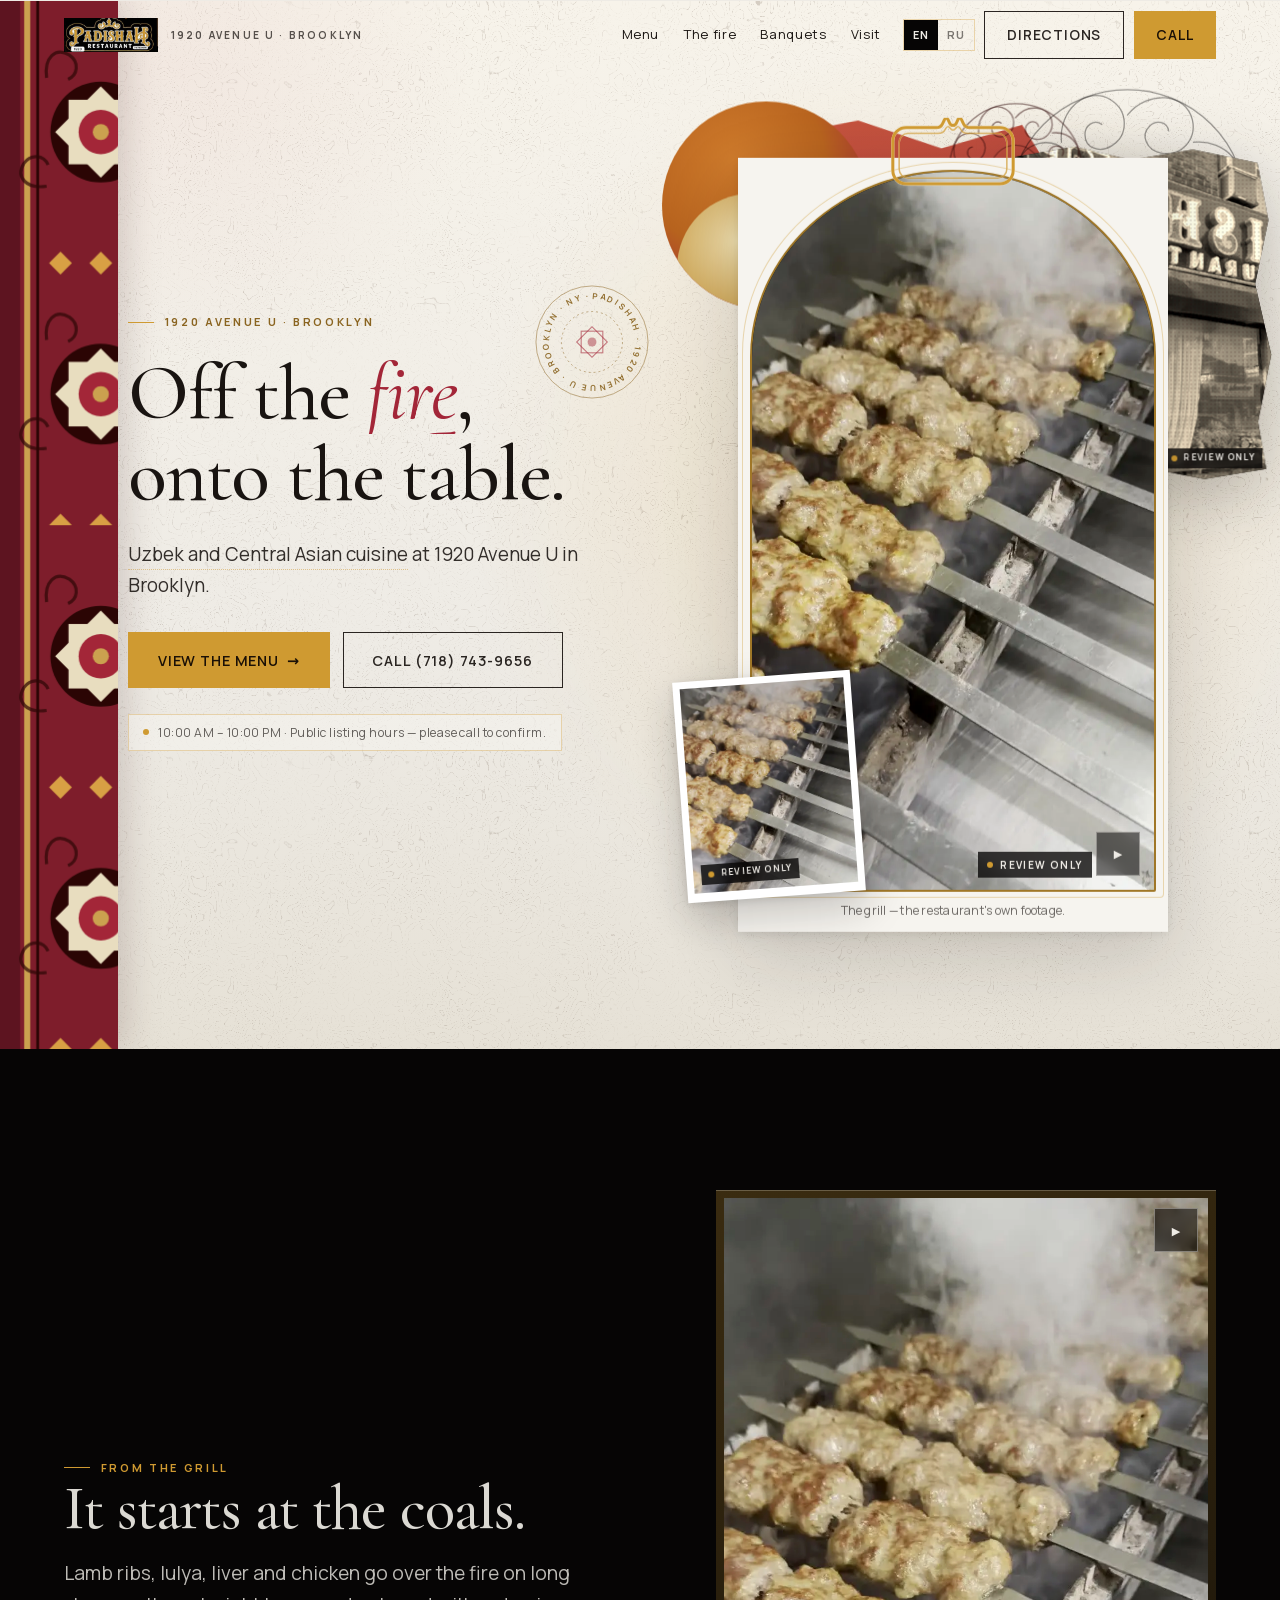
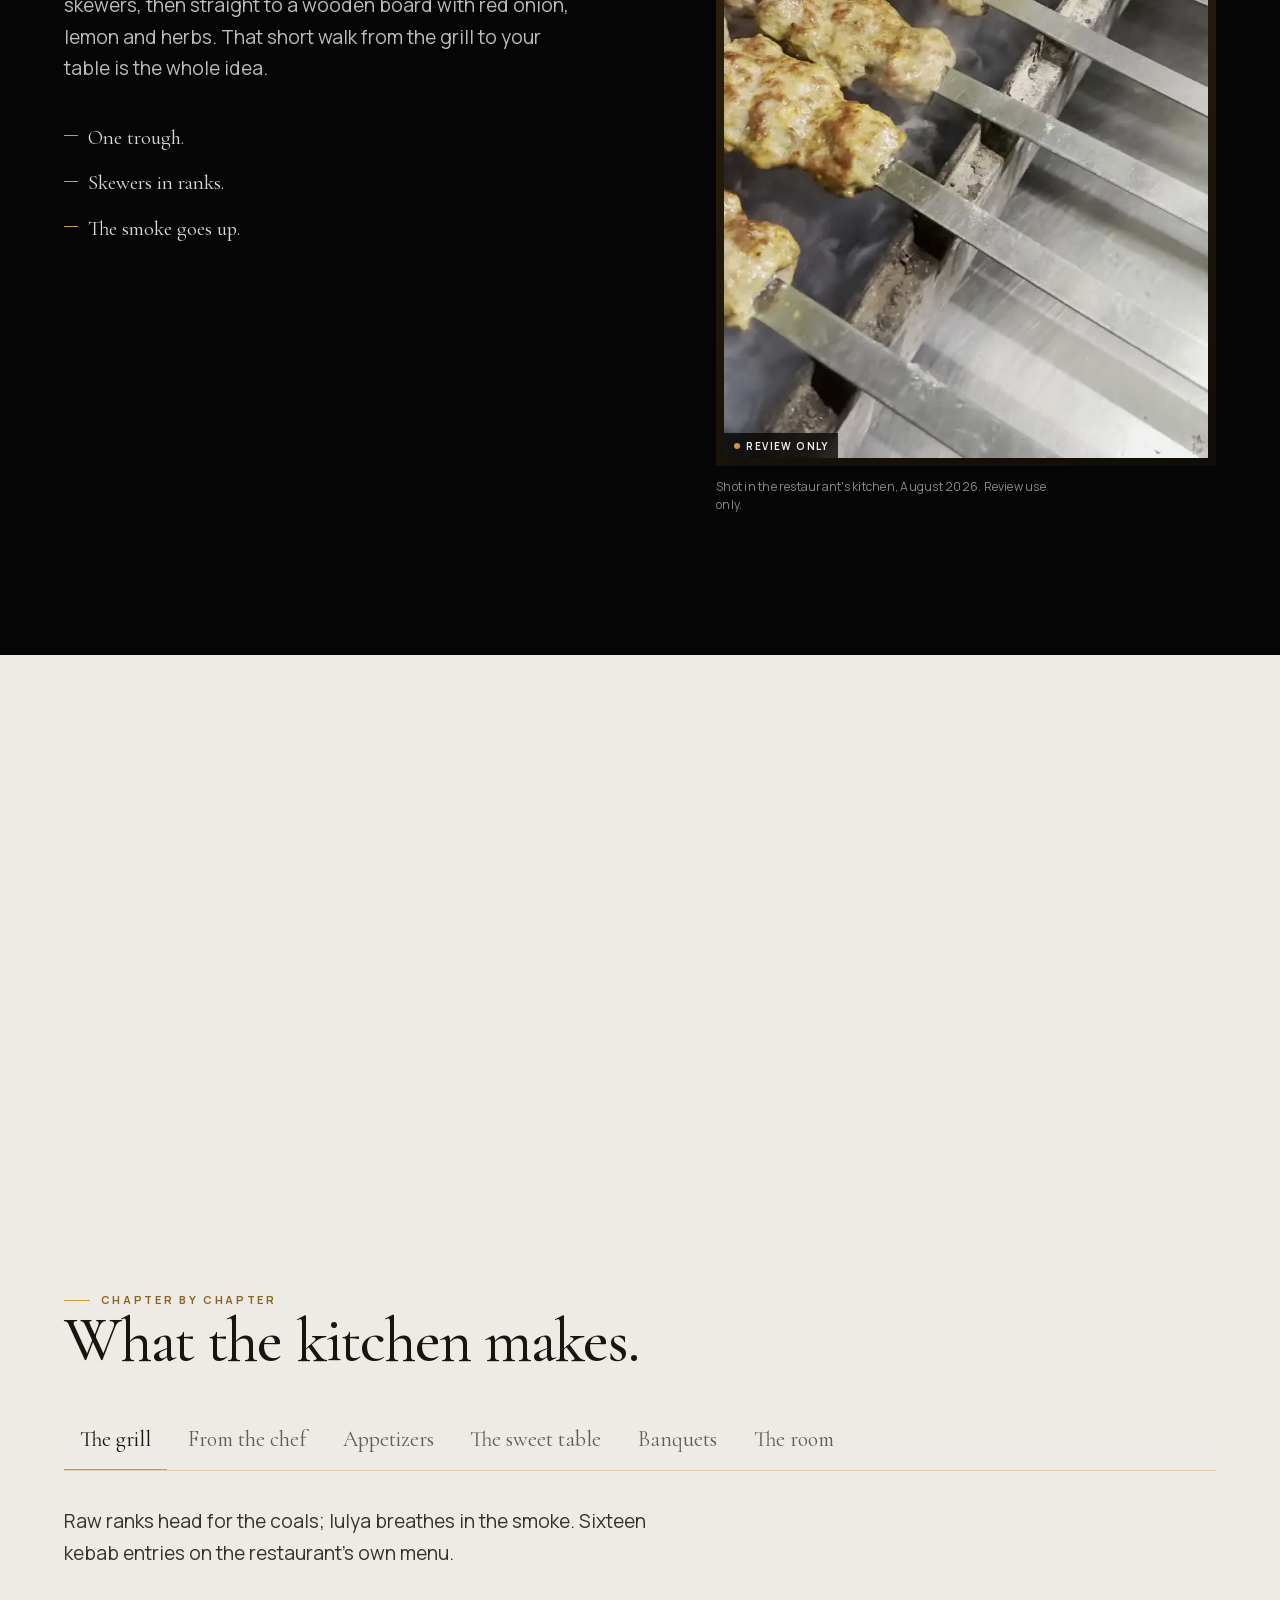
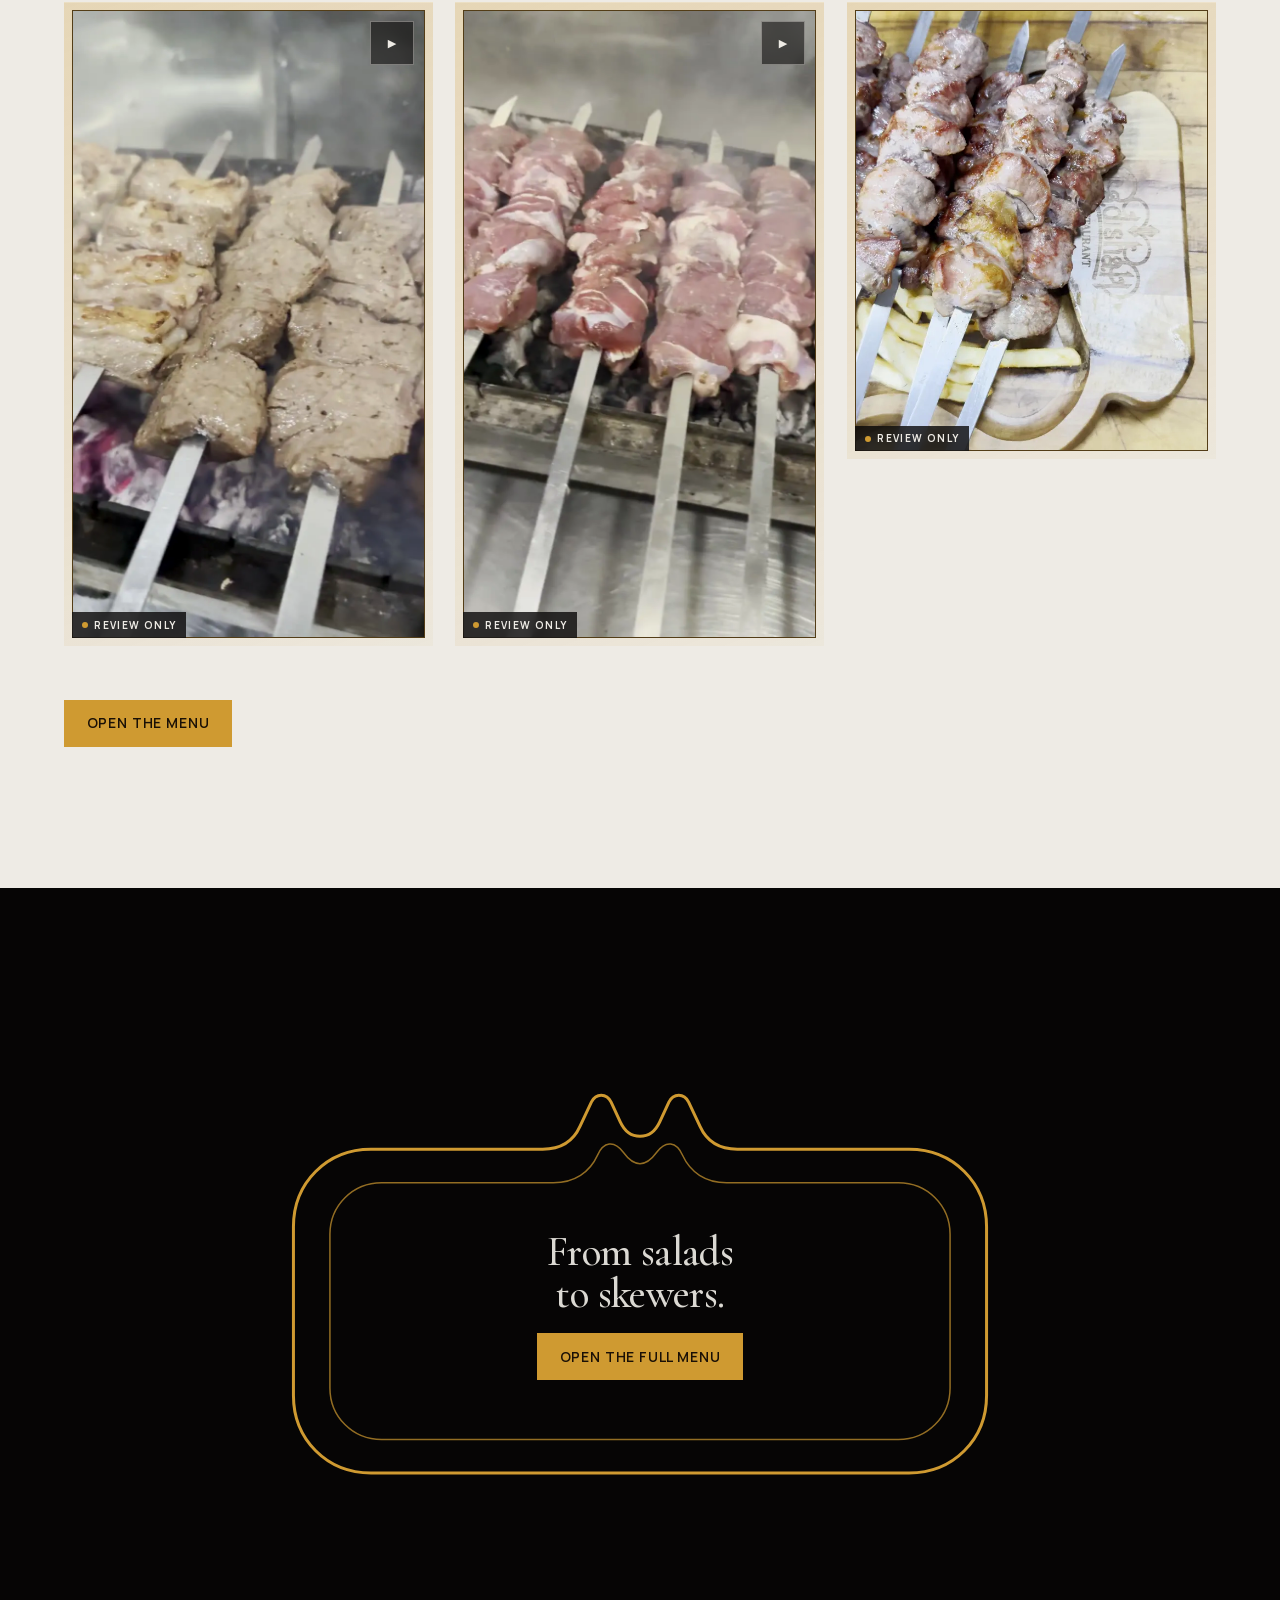
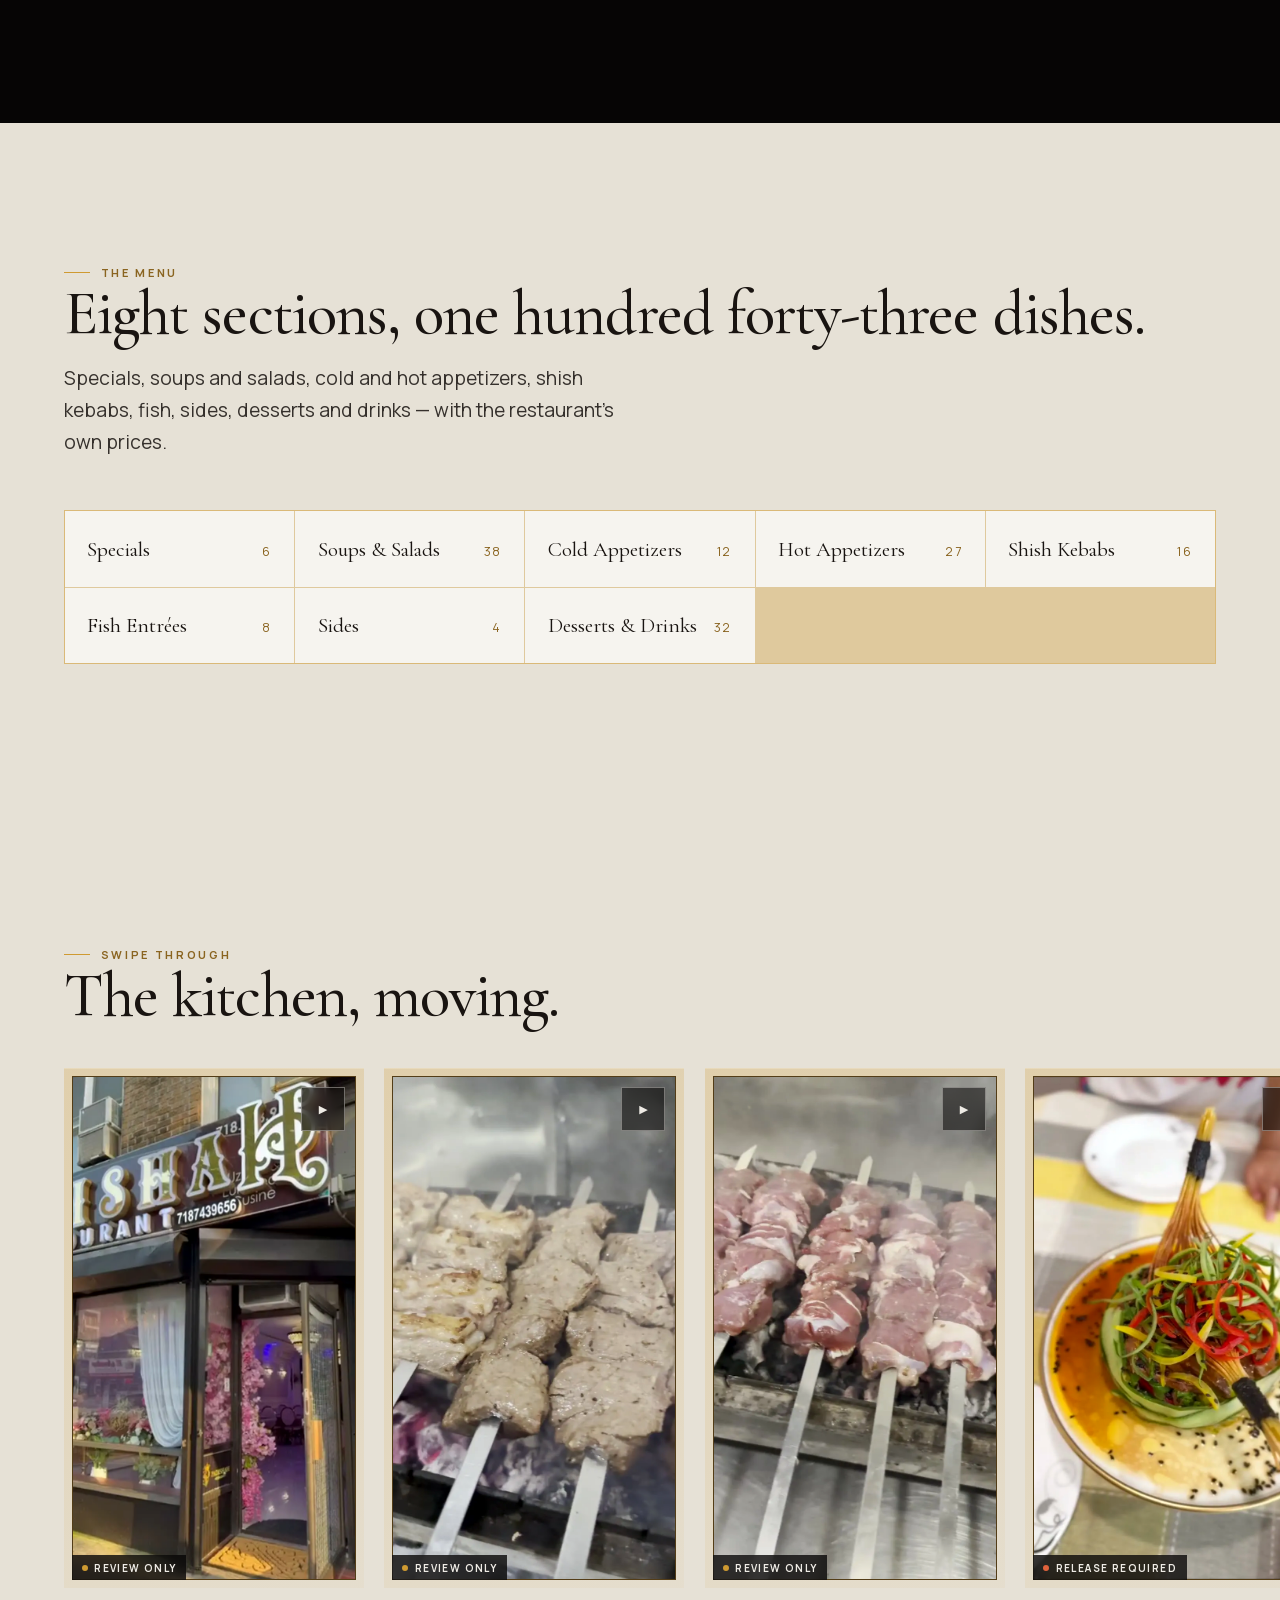
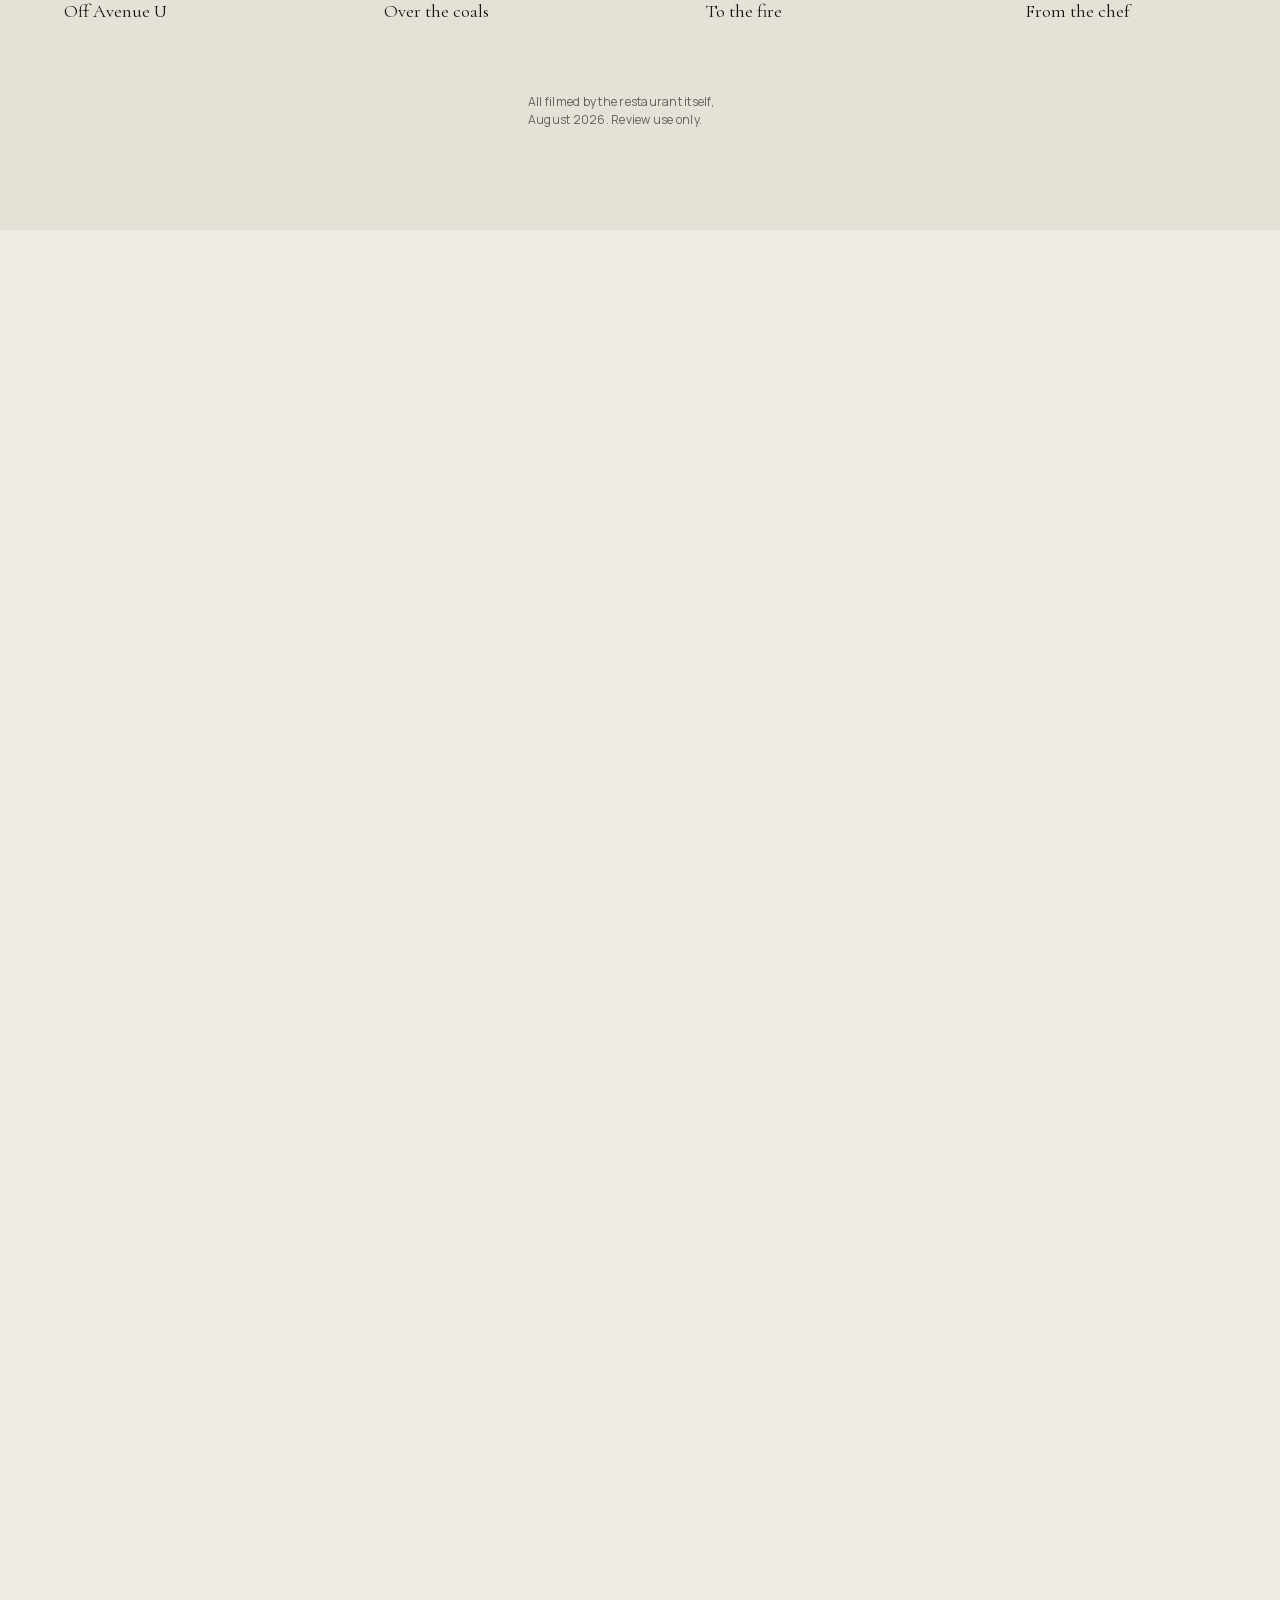
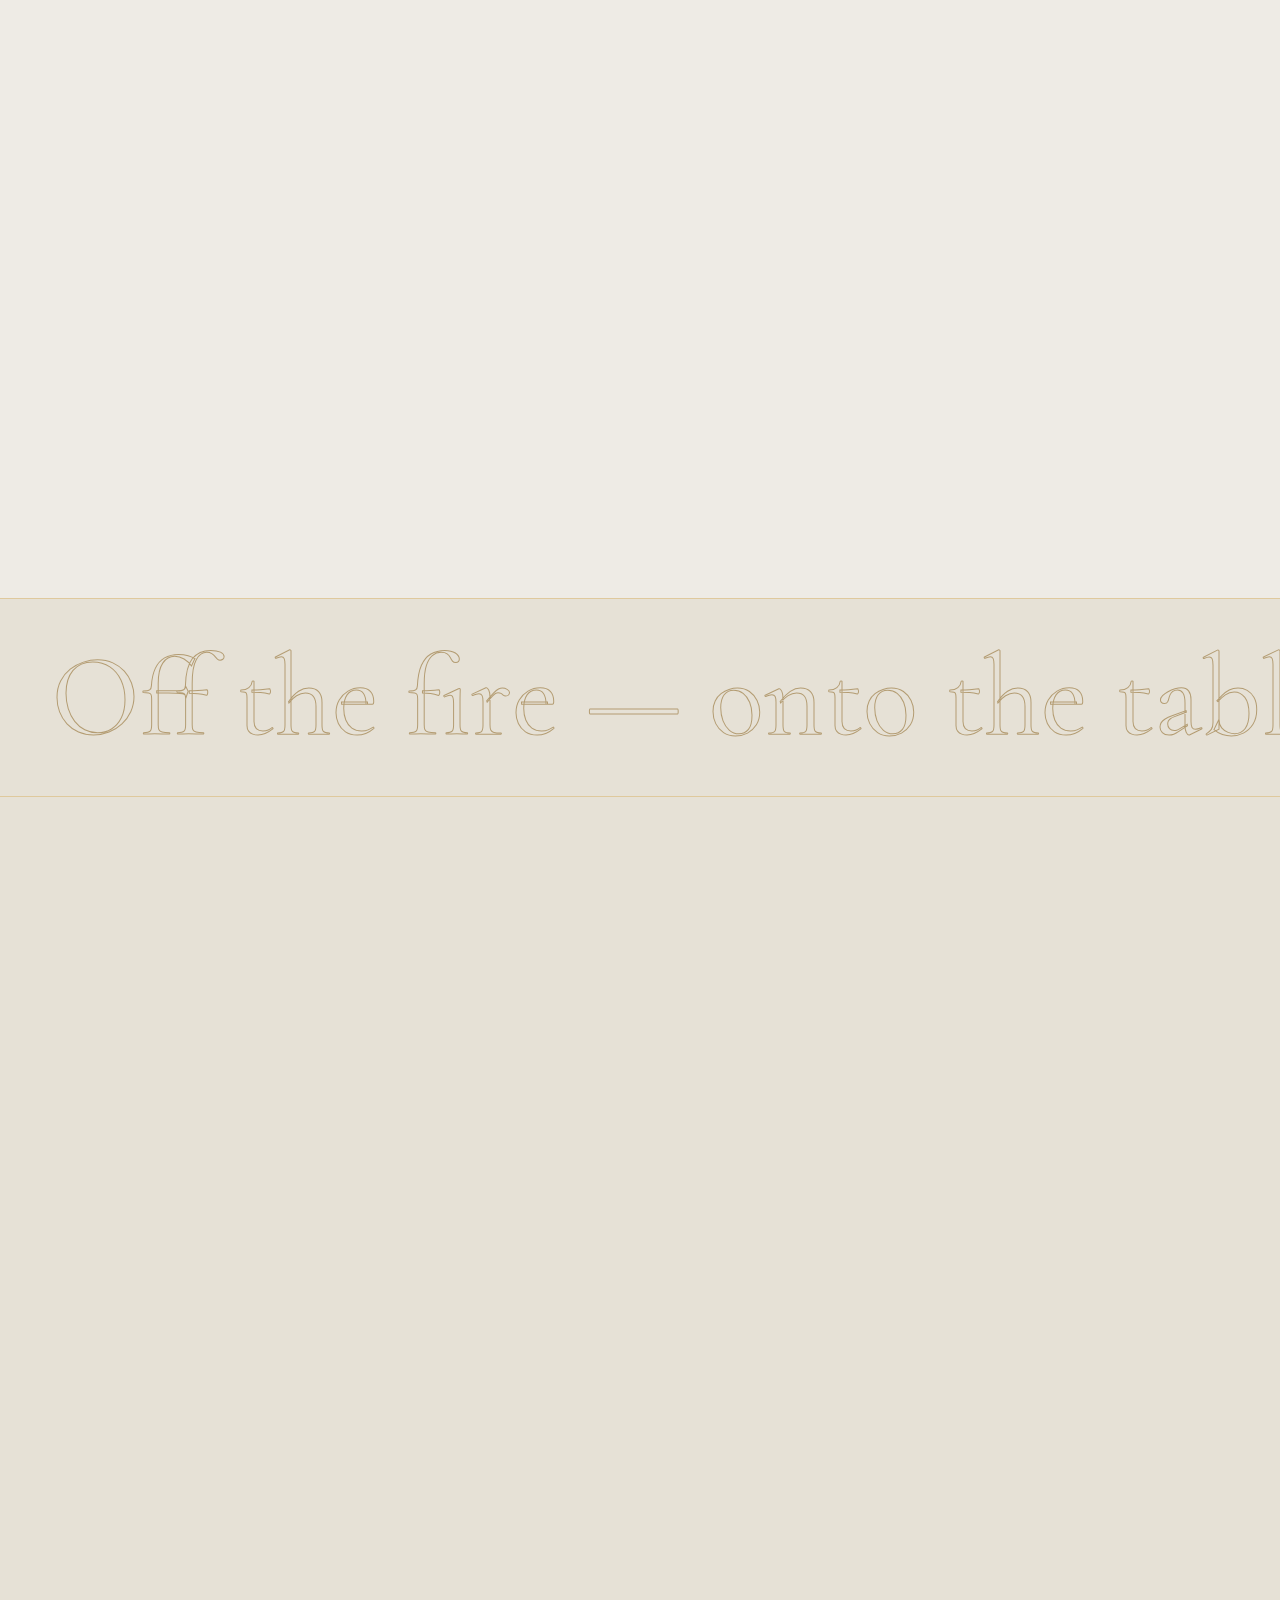
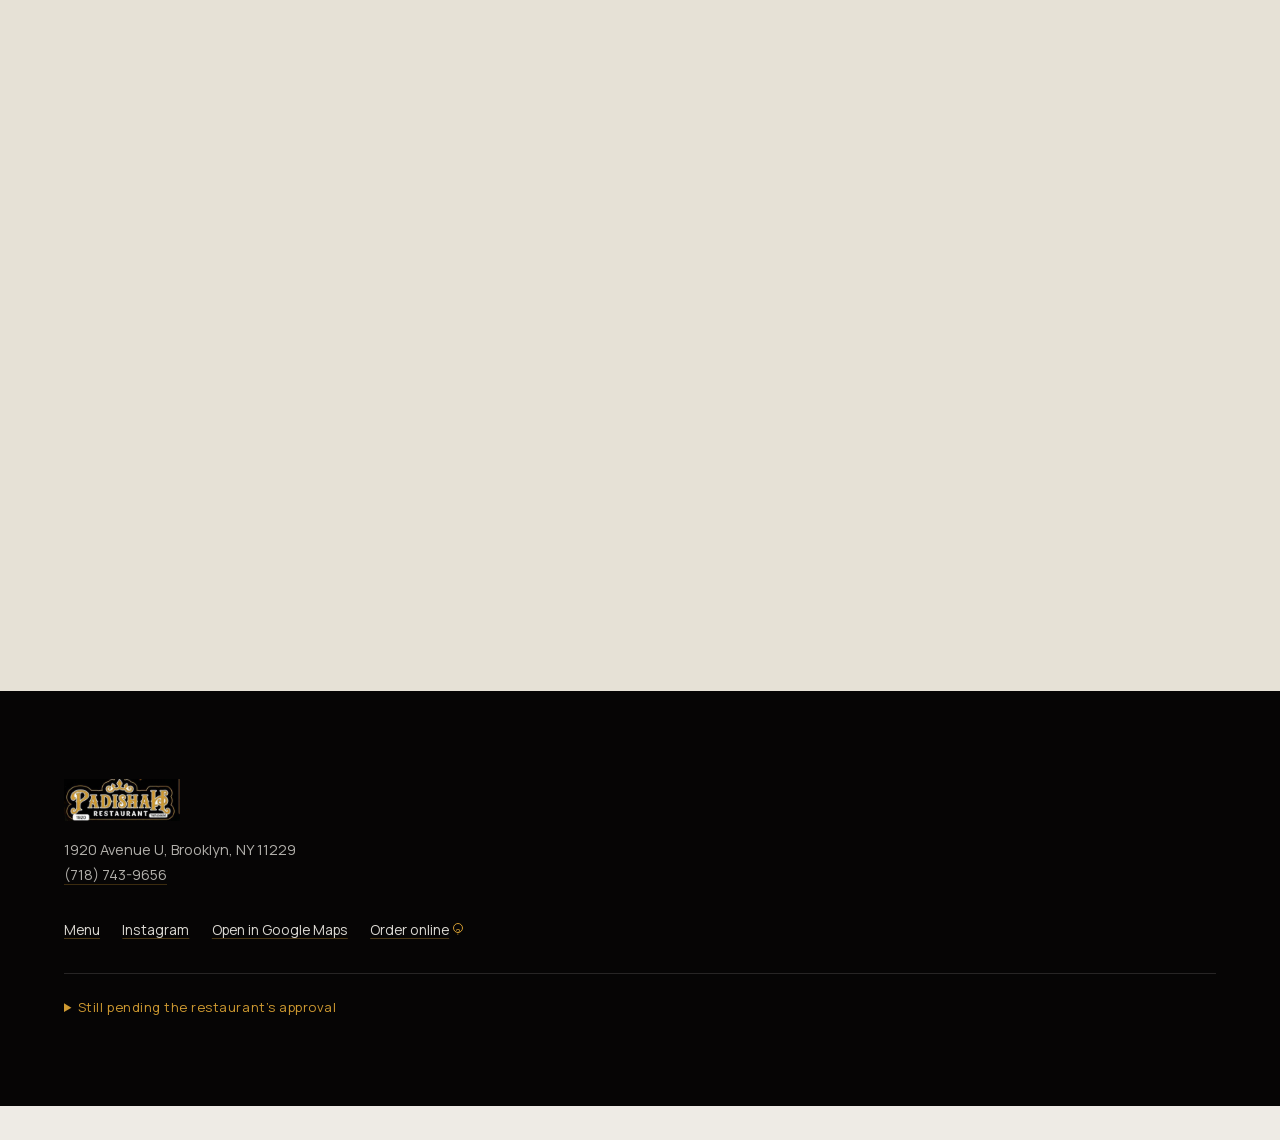
==== commit 275c99e1: "Publish production Padishah: newest design, preview chrome retired Owner instruction in chat (2026-0" ====
--- a/index.html
+++ b/index.html
@@ -1 +1 @@
-<!DOCTYPE html><html lang="en" class="no-js" data-review="false"><head><meta charSet="utf-8"/><meta name="viewport" content="width=device-width, initial-scale=1"/><link rel="preload" as="image" href="/media/hero/current-padishah-logo-poster-crop-620.webp"/><link rel="stylesheet" href="/_next/static/chunks/2c0bca0_zn4lh.css" data-precedence="next"/><link rel="preload" as="script" fetchPriority="low" href="/_next/static/chunks/1u5zan5bs9a7v.js"/><script src="/_next/static/chunks/2k4ea2q1pj4ke.js" async=""></script><script src="/_next/static/chunks/02fh7_m5mrih8.js" async=""></script><script src="/_next/static/chunks/turbopack-2z7jtikpyaxcs.js" async=""></script><script src="/_next/static/chunks/3fntmmi971322.js" async="" crossorigin=""></script><script src="/_next/static/chunks/118vp-8c_rykb.js" async="" crossorigin=""></script><script src="/_next/static/chunks/1zwaqrgq58ei3.js" async="" crossorigin=""></script><script src="/_next/static/chunks/071yuz38obn6j.js" async="" crossorigin=""></script><script src="/_next/static/chunks/1zo463jt5f-ud.js" async="" crossorigin=""></script><script src="https://inkindscript.com/inkind.js" async></script><meta name="theme-color" content="#060505"/><meta name="color-scheme" content="light"/><title>Padishah Restaurant — 1920 Avenue U, Brooklyn</title><meta name="description" content="Padishah Restaurant at 1920 Avenue U, Brooklyn, NY 11229. Call (718) 743-9656 or open directions."/><link rel="canonical" href="https://eatpadishah.com/"/><meta property="og:title" content="Padishah Restaurant — 1920 Avenue U, Brooklyn"/><meta property="og:description" content="Padishah Restaurant at 1920 Avenue U, Brooklyn, NY 11229. Call (718) 743-9656 or open directions."/><meta property="og:url" content="https://eatpadishah.com/"/><meta property="og:locale" content="en_US"/><meta property="og:type" content="website"/><meta name="twitter:card" content="summary"/><meta name="twitter:title" content="Padishah Restaurant — 1920 Avenue U, Brooklyn"/><meta name="twitter:description" content="Padishah Restaurant at 1920 Avenue U, Brooklyn, NY 11229. Call (718) 743-9656 or open directions."/><link rel="icon" href="/media/hero/current-padishah-logo-poster-crop-620.webp"/><script type="application/ld+json">{"@context":"https://schema.org","@type":"Restaurant","name":"Padishah Restaurant","telephone":"+17187439656","address":{"@type":"PostalAddress","streetAddress":"1920 Avenue U","addressLocality":"Brooklyn","addressRegion":"NY","postalCode":"11229","addressCountry":"US"},"sameAs":["https://www.instagram.com/padishah_restaurant/"],"hasMap":"https://maps.app.goo.gl/EA6BgBZ4ahG93eWDA","servesCuisine":"Uzbek and Central Asian cuisine","openingHours":"10:00 AM – 10:00 PM daily","menu":"https://eatpadishah.com/menu/"}</script><script>document.documentElement.classList.remove('no-js');</script><script src="/_next/static/chunks/0cz1d0mv5g_q7.js" noModule=""></script></head><body><div hidden=""><!--$--><!--/$--></div><a class="u-skip" href="#hero">Skip to content</a><canvas id="stage" aria-hidden="true" data-motion="off"></canvas><header class="hdr" data-tone="ink" data-scrolled="false"><div class="rail hdr__inner"><a class="hdr__brand" aria-label="Padishah Restaurant" href="/"><img src="/media/hero/current-padishah-logo-poster-crop-620.webp" alt="Padishah Restaurant logo" width="124" height="45"/><span class="hdr__where">1920 Avenue U<!-- --> · <!-- -->Brooklyn</span></a><nav class="hdr__nav" aria-label="Main navigation"><a href="/menu/">Menu</a><a href="/#fire">The fire</a><a href="/#visit">Visit</a></nav><div class="hdr__actions"><div class="langtoggle " role="group" aria-label="Language"><button type="button" aria-pressed="true" class="langtoggle__btn">EN</button><button type="button" aria-pressed="false" class="langtoggle__btn">RU</button></div><a class="btn btn--ghost" href="https://maps.app.goo.gl/EA6BgBZ4ahG93eWDA" target="_blank" rel="noreferrer noopener">Directions</a><a class="btn btn--gold" href="tel:+17187439656">Call</a></div></div></header><main><section id="hero" class="hero"><div class="hero__media"><figure class="frame frame--loop " data-portrait="false"><div class="frame__core"><video poster="/media/motion/fire-poster.jpg" muted="" loop="" playsInline="" preload="auto" aria-label="Lamb ribs over live coals, smoke rising through a rank of skewers" data-ready="false"></video></div></figure><div class="hero__veil" aria-hidden="true"></div></div><div class="rail hero__body"><p class="eyebrow hero__eyebrow">1920 Avenue U · Brooklyn</p><h1 class="hero__title"><span class="hero__line" style="animation-delay:120ms"><span>Off the fire,</span></span><span class="hero__line" style="animation-delay:250ms"><span>onto the table.</span></span></h1><p class="hero__sub"><span>Uzbek and Central Asian cuisine</span> <!-- -->at 1920 Avenue U in Brooklyn.</p><div class="hero__cta"><a class="btn btn--gold btn--lg" href="/menu/">View the menu</a><a class="btn btn--ghost btn--lg" href="tel:+17187439656">Call (718) 743-9656</a></div><p class="hero__hours">10:00 AM – 10:00 PM daily</p><aside class="hero__locator" aria-label="Find Padishah"><span class="hero__locator-kicker">Avenue U · Brooklyn</span><strong>1920 Avenue U</strong><span>Brooklyn<!-- -->, <!-- -->NY<!-- --> <!-- -->11229</span><a href="https://maps.app.goo.gl/EA6BgBZ4ahG93eWDA" target="_blank" rel="noreferrer noopener">Open in Google Maps<!-- --> <span aria-hidden="true">↗</span></a></aside></div></section><section id="fire" class="section section--ink fire"><div class="rail fire__inner"><div class="fire__copy reveal"><p class="eyebrow">From the grill</p><h2>It starts at the coals.</h2><p class="lead">Lamb ribs, lulya, liver and chicken go over the fire on long skewers, then straight to a wooden board with red onion, lemon and herbs. That short walk from the grill to your table is the whole idea.</p><ul class="fire__facts" data-stagger="true"><li class="reveal">One trough.</li><li class="reveal">Skewers in ranks.</li><li class="reveal">The smoke goes up.</li></ul></div><div class="fire__media reveal"><figure class="frame "><div class="frame__core" style="aspect-ratio:640 / 640"><picture><source type="image/webp" srcSet="/media/food/kebab-smoke-640.webp 640w" sizes="(min-width: 900px) 40vw, 90vw"/><img src="/media/food/kebab-smoke-640.jpg" srcSet="/media/food/kebab-smoke-640.jpg 640w" sizes="(min-width: 900px) 40vw, 90vw" alt="Skewers of meat over glowing coals in a steel trough" width="640" height="640" loading="lazy" decoding="async" style="background-image:url([data-uri]);background-size:cover"/></picture></div></figure><p class="micro">From the restaurant&#x27;s own footage.</p></div></div></section><section id="board" class="section section--ivory board"><div class="rail board__inner"><div class="board__media reveal"><figure class="frame frame--loop " data-portrait="true"><div class="frame__core"><video poster="/media/motion/serving-poster.jpg" muted="" loop="" playsInline="" preload="none" aria-label="Kebabs laid on a wooden board with red onion, lemon and herbs" data-ready="false"></video></div></figure></div><div class="board__copy reveal"><p class="eyebrow">To the table</p><h2>Then it comes out on the board.</h2><p class="lead">Off the skewers, onto wood, with lemon, herbs and a heap of red onion. That is how it leaves the kitchen and how it crosses the room.</p></div></div></section><section id="dishes" class="section section--ivory dishes"><div class="rail"><header class="dishes__head reveal"><p class="eyebrow">On the table</p><h2>What people come back for.</h2><p class="lead">A concise selection from the restaurant’s menu, from salads and soups to samsa, manti and skewers.</p></header><ul class="dishlist" data-stagger="true"><li class="dishlist__item reveal"><h3 class="dishlist__name">Lamb Ribs Kebab</h3></li><li class="dishlist__item reveal"><h3 class="dishlist__name">Lulya Kebab</h3></li><li class="dishlist__item reveal"><h3 class="dishlist__name">Veal Liver Kebab</h3></li><li class="dishlist__item reveal"><h3 class="dishlist__name">Samsa (1 Piece)</h3></li><li class="dishlist__item reveal"><h3 class="dishlist__name">Manti</h3><p class="dishlist__desc">6 pieces.</p></li><li class="dishlist__item reveal"><h3 class="dishlist__name">Achichuk Salad</h3><p class="dishlist__desc">Tomato, red onion, hot pepper, dill, salt, and pepper.</p></li></ul><div class="kitchenstrip reveal"><p class="eyebrow kitchenstrip__label">Shot in the kitchen</p><ul class="kitchenstrip__grid" data-stagger="true"><li class="reveal"><figure class="frame "><div class="frame__core" style="aspect-ratio:1080 / 1350"><picture><source type="image/webp" srcSet="/media/food/grill-skewers-closeup-640.webp 640w, /media/food/grill-skewers-closeup-1080.webp 1080w" sizes="(min-width: 900px) 22vw, 45vw"/><img src="/media/food/grill-skewers-closeup-1080.jpg" srcSet="/media/food/grill-skewers-closeup-640.jpg 640w, /media/food/grill-skewers-closeup-1080.jpg 1080w" sizes="(min-width: 900px) 22vw, 45vw" alt="A rank of kebabs on long skewers above the grill" width="1080" height="1350" loading="lazy" decoding="async" style="background-image:url([data-uri]);background-size:cover"/></picture></div></figure></li><li class="reveal"><figure class="frame "><div class="frame__core" style="aspect-ratio:720 / 720"><picture><source type="image/webp" srcSet="/media/food/samsa-trays-640.webp 640w, /media/food/samsa-trays-720.webp 720w" sizes="(min-width: 900px) 22vw, 45vw"/><img src="/media/food/samsa-trays-720.jpg" srcSet="/media/food/samsa-trays-640.jpg 640w, /media/food/samsa-trays-720.jpg 720w" sizes="(min-width: 900px) 22vw, 45vw" alt="Trays of baked samsa" width="720" height="720" loading="lazy" decoding="async" style="background-image:url([data-uri]);background-size:cover"/></picture></div></figure></li><li class="reveal"><figure class="frame "><div class="frame__core" style="aspect-ratio:546 / 546"><picture><source type="image/webp" srcSet="/media/food/kebab-on-bread-546.webp 546w" sizes="(min-width: 900px) 22vw, 45vw"/><img src="/media/food/kebab-on-bread-546.jpg" srcSet="/media/food/kebab-on-bread-546.jpg 546w" sizes="(min-width: 900px) 22vw, 45vw" alt="Grilled meat served over flatbread" width="546" height="546" loading="lazy" decoding="async" style="background-image:url([data-uri]);background-size:cover"/></picture></div></figure></li><li class="reveal"><figure class="frame "><div class="frame__core" style="aspect-ratio:689 / 690"><picture><source type="image/webp" srcSet="/media/food/chebureki-640.webp 640w, /media/food/chebureki-689.webp 689w" sizes="(min-width: 900px) 22vw, 45vw"/><img src="/media/food/chebureki-689.jpg" srcSet="/media/food/chebureki-640.jpg 640w, /media/food/chebureki-689.jpg 689w" sizes="(min-width: 900px) 22vw, 45vw" alt="Fried chebureki on a plate" width="689" height="690" loading="lazy" decoding="async" style="background-image:url([data-uri]);background-size:cover"/></picture></div></figure></li></ul><p class="micro">Photographs from the restaurant&#x27;s posts.</p></div></div></section><section id="passage" class="passage"><div class="rail passage__inner"><div class="cartouche passage__plate"><svg class="cartouche__svg cartouche__svg--draw" viewBox="0 0 1000 560" role="presentation" aria-hidden="true" preserveAspectRatio="xMidYMid meet"><path d="M 44 176 C 44 118 88 74 146 74 L 372 74 C 396 74 412 64 421 44 L 436 12 C 442 0 456 0 462 12 L 474 38 C 480 51 489 57 500 57 C 511 57 520 51 526 38 L 538 12 C 544 0 558 0 564 12 L 579 44 C 588 64 604 74 628 74 L 854 74 C 912 74 956 118 956 176 L 956 398 C 956 456 912 500 854 500 L 146 500 C 88 500 44 456 44 398 Z" class="cartouche__outer"></path><path d="M 92 186 C 92 148 122 118 160 118 L 386 118 C 414 118 434 104 444 82 C 452 64 466 62 478 78 C 486 89 492 93 500 93 C 508 93 514 89 522 78 C 534 62 548 64 556 82 C 566 104 586 118 614 118 L 840 118 C 878 118 908 148 908 186 L 908 388 C 908 426 878 456 840 456 L 160 456 C 122 456 92 426 92 388 Z" class="cartouche__inner"></path></svg><div class="cartouche__slot"><p class="eyebrow">The menu</p><h2 class="passage__title">Nine categories, from salads to skewers.</h2><a class="btn btn--gold" href="/menu/">Open the full menu</a></div></div></div></section><section id="menu-preview" class="section section--cream menupreview"><div class="rail"><header class="menupreview__head reveal"><p class="eyebrow">The menu</p><h2>Nine sections, forty-two dishes.</h2><p class="lead">Salads, soups, cold and hot appetisers, mains, shish kebab, fish, sides and drinks.</p></header><ul class="menupreview__grid" data-stagger="true"><li class="catcard reveal"><a href="/menu/"><span class="catcard__name">Salads</span><span class="catcard__count">6</span></a></li><li class="catcard reveal"><a href="/menu/"><span class="catcard__name">Soups</span><span class="catcard__count">4</span></a></li><li class="catcard reveal"><a href="/menu/"><span class="catcard__name">Cold Appetizers</span><span class="catcard__count">5</span></a></li><li class="catcard reveal"><a href="/menu/"><span class="catcard__name">Main Course</span><span class="catcard__count">7</span></a></li><li class="catcard reveal"><a href="/menu/"><span class="catcard__name">Shish Kebab</span><span class="catcard__count">8</span></a></li><li class="catcard reveal"><a href="/menu/"><span class="catcard__name">Fish Dishes</span><span class="catcard__count">3</span></a></li><li class="catcard reveal"><a href="/menu/"><span class="catcard__name">Side Dishes</span><span class="catcard__count">5</span></a></li><li class="catcard reveal"><a href="/menu/"><span class="catcard__name">Cold Beverages</span><span class="catcard__count">3</span></a></li><li class="catcard reveal"><a href="/menu/"><span class="catcard__name">Hot Appetizers</span><span class="catcard__count">1</span></a></li></ul></div></section><section id="room" class="section section--ivory room"><div class="rail room__inner"><div class="room__copy reveal"><p class="eyebrow">The room</p><h2>A room made for long dinners.</h2><p class="lead">The restaurant announced a renewed dining room in June 2026. It is a room for a Tuesday dinner and for the kind of evening where the table keeps growing.</p><p class="notice">A renewed Avenue U dining room for everyday dinners and big tables.</p></div><div class="room__media reveal"><figure class="frame frame--loop " data-portrait="false"><div class="frame__core"><video poster="/media/motion/room-table-poster.jpg" muted="" loop="" playsInline="" preload="none" aria-label="A long table laid with plates, glasses and flowers, with no guests in frame" data-ready="false"></video></div></figure></div></div></section><section id="visit" class="section section--cream visit"><div class="rail visit__inner"><div class="visit__copy reveal"><p class="eyebrow">Visit</p><h2 class="visit__addr">1920 Avenue U, Brooklyn.</h2><p class="lead">Call the restaurant if you have any additional questions.</p><div class="visit__cta"><a class="btn btn--gold btn--lg" href="tel:+17187439656">Call (718) 743-9656</a><a class="btn btn--ghost btn--lg" href="https://maps.app.goo.gl/EA6BgBZ4ahG93eWDA" target="_blank" rel="noreferrer noopener">Open in Google Maps</a></div></div><div class="visit__facts reveal"><div class="visit__block"><h3>Hours</h3><ul class="hours"><li><span class="hours__day">monday</span><span class="hours__val">10:00 AM–10:00 PM</span></li><li><span class="hours__day">tuesday</span><span class="hours__val">10:00 AM–10:00 PM</span></li><li><span class="hours__day">wednesday</span><span class="hours__val">10:00 AM–10:00 PM</span></li><li><span class="hours__day">thursday</span><span class="hours__val">10:00 AM–10:00 PM</span></li><li><span class="hours__day">friday</span><span class="hours__val">10:00 AM–10:00 PM</span></li><li><span class="hours__day">saturday</span><span class="hours__val">10:00 AM–10:00 PM</span></li><li><span class="hours__day">sunday</span><span class="hours__val">10:00 AM–10:00 PM</span></li></ul></div><div class="visit__block"><h3>Phone</h3><p class="visit__phone"><a href="tel:+17187439656">(718) 743-9656</a></p><h3>Instagram</h3><p><a href="https://www.instagram.com/padishah_restaurant/" target="_blank" rel="noreferrer noopener">@padishah_restaurant</a></p><h3>Order online</h3><p><a href="https://www.grubhub.com/restaurant/padishah-1920-avenue-u-brooklyn/4109304" target="_blank" rel="noreferrer noopener">Grubhub</a></p></div></div></div></section></main><footer class="ftr"><div class="rail ftr__inner"><div class="ftr__brand"><img src="/media/hero/current-padishah-logo-poster-crop-620.webp" alt="Padishah Restaurant logo" width="124" height="45"/><p class="ftr__addr">1920 Avenue U, Brooklyn, NY 11229<br/><a href="tel:+17187439656">(718) 743-9656</a></p></div><nav class="ftr__links" aria-label="Footer navigation"><a href="/menu/">Menu</a><a href="https://www.instagram.com/padishah_restaurant/" target="_blank" rel="noreferrer noopener">Instagram</a><a href="https://maps.app.goo.gl/EA6BgBZ4ahG93eWDA" target="_blank" rel="noreferrer noopener">Open in Google Maps</a><a href="https://www.grubhub.com/restaurant/padishah-1920-avenue-u-brooklyn/4109304" target="_blank" rel="noreferrer noopener">Order online</a><a href="tel:+17187439656">Reserve</a></nav><p class="ftr__note">Padishah Restaurant · eatpadishah.com</p></div></footer><div class="sticky-actions" data-show="false"><a href="tel:+17187439656" class="sticky-actions__btn sticky-actions__btn--gold">Call</a><a href="https://maps.app.goo.gl/EA6BgBZ4ahG93eWDA" target="_blank" rel="noreferrer noopener" class="sticky-actions__btn">Directions</a><a class="sticky-actions__btn" href="/menu/">Menu</a></div><!--$--><!--/$--><script src="/_next/static/chunks/1u5zan5bs9a7v.js" id="_R_" async=""></script><script>(self.__next_f=self.__next_f||[]).push([0])</script><script>self.__next_f.push([1,"1:\"$Sreact.fragment\"\n2:I[52730,[\"/_next/static/chunks/3fntmmi971322.js\",\"/_next/static/chunks/118vp-8c_rykb.js\"],\"LangProvider\"]\n3:I[4121,[\"/_next/static/chunks/3fntmmi971322.js\",\"/_next/static/chunks/118vp-8c_rykb.js\"],\"SkipLink\"]\n4:I[39756,[\"/_next/static/chunks/3fntmmi971322.js\",\"/_next/static/chunks/118vp-8c_rykb.js\"],\"default\"]\n5:I[37457,[\"/_next/static/chunks/3fntmmi971322.js\",\"/_next/static/chunks/118vp-8c_rykb.js\"],\"default\"]\n6:I[29306,[\"/_next/static/chunks/3fntmmi971322.js\",\"/_next/static/chunks/118vp-8c_rykb.js\",\"/_next/static/chunks/1zwaqrgq58ei3.js\"],\"default\"]\n7:I[54523,[\"/_next/static/chunks/3fntmmi971322.js\",\"/_next/static/chunks/118vp-8c_rykb.js\",\"/_next/static/chunks/071yuz38obn6j.js\",\"/_next/static/chunks/1zo463jt5f-ud.js\"],\"default\"]\n8:I[97367,[\"/_next/static/chunks/3fntmmi971322.js\",\"/_next/static/chunks/118vp-8c_rykb.js\"],\"OutletBoundary\"]\n9:\"$Sreact.suspense\"\nb:I[97367,[\"/_next/static/chunks/3fntmmi971322.js\",\"/_next/static/chunks/118vp-8c_rykb.js\"],\"ViewportBoundary\"]\nd:I[97367,[\"/_next/static/chunks/3fntmmi971322.js\",\"/_next/static/chunks/118vp-8c_rykb.js\"],\"MetadataBoundary\"]\nf:I[68027,[\"/_next/static/chunks/3fntmmi971322.js\",\"/_next/static/chunks/118vp-8c_rykb.js\"],\"default\",1]\n:HL[\"/_next/static/chunks/2c0bca0_zn4lh.css\",\"style\"]\n0:{\"P\":null,\"c\":[\"\",\"\"],\"q\":\"\",\"i\":false,\"f\":[[[\"\",{\"children\":[\"__PAGE__\",{},\"$undefined\",\"$undefined\",4608]},\"$undefined\",\"$undefined\",4624],[[\"$\",\"$1\",\"c\",{\"children\":[[[\"$\",\"link\",\"0\",{\"rel\":\"stylesheet\",\"href\":\"/_next/static/chunks/2c0bca0_zn4lh.css\",\"precedence\":\"next\",\"crossOrigin\":\"$undefined\",\"nonce\":\"$undefined\"}],[\"$\",\"script\",\"script-0\",{\"src\":\"/_next/static/chunks/3fntmmi971322.js\",\"async\":true,\"nonce\":\"$undefined\"}],[\"$\",\"script\",\"script-1\",{\"src\":\"/_next/static/chunks/118vp-8c_rykb.js\",\"async\":true,\"nonce\":\"$undefined\"}]],[\"$\",\"html\",null,{\"lang\":\"en\",\"className\":\"no-js\",\"data-review\":\"false\",\"suppressHydrationWarning\":true,\"children\":[[\"$\",\"head\",null,{\"children\":[[\"$\",\"script\",null,{\"src\":\"https://inkindscript.com/inkind.js\",\"async\":true}],[\"$\",\"script\",null,{\"type\":\"application/ld+json\",\"dangerouslySetInnerHTML\":{\"__html\":\"{\\\"@context\\\":\\\"https://schema.org\\\",\\\"@type\\\":\\\"Restaurant\\\",\\\"name\\\":\\\"Padishah Restaurant\\\",\\\"telephone\\\":\\\"+17187439656\\\",\\\"address\\\":{\\\"@type\\\":\\\"PostalAddress\\\",\\\"streetAddress\\\":\\\"1920 Avenue U\\\",\\\"addressLocality\\\":\\\"Brooklyn\\\",\\\"addressRegion\\\":\\\"NY\\\",\\\"postalCode\\\":\\\"11229\\\",\\\"addressCountry\\\":\\\"US\\\"},\\\"sameAs\\\":[\\\"https://www.instagram.com/padishah_restaurant/\\\"],\\\"hasMap\\\":\\\"https://maps.app.goo.gl/EA6BgBZ4ahG93eWDA\\\",\\\"servesCuisine\\\":\\\"Uzbek and Central Asian cuisine\\\",\\\"openingHours\\\":\\\"10:00 AM – 10:00 PM daily\\\",\\\"menu\\\":\\\"https://eatpadishah.com/menu/\\\"}\"}}],[\"$\",\"script\",null,{\"dangerouslySetInnerHTML\":{\"__html\":\"document.documentElement.classList.remove('no-js');\"}}]]}],[\"$\",\"body\",null,{\"children\":[\"$\",\"$L2\",null,{\"children\":[[\"$\",\"$L3\",null,{}],[\"$\",\"$L4\",null,{\"parallelRouterKey\":\"children\",\"error\":\"$undefined\",\"errorStyles\":\"$undefined\",\"errorScripts\":\"$undefined\",\"template\":[\"$\",\"$L5\",null,{}],\"templateStyles\":\"$undefined\",\"templateScripts\":\"$undefined\",\"notFound\":[[\"$\",\"$L6\",null,{}],[]],\"forbidden\":\"$undefined\",\"unauthorized\":\"$undefined\"}]]}]}]]}]]}],{\"children\":[[\"$\",\"$1\",\"c\",{\"children\":[[\"$\",\"$L7\",null,{}],[[\"$\",\"script\",\"script-0\",{\"src\":\"/_next/static/chunks/071yuz38obn6j.js\",\"async\":true,\"nonce\":\"$undefined\"}],[\"$\",\"script\",\"script-1\",{\"src\":\"/_next/static/chunks/1zo463jt5f-ud.js\",\"async\":true,\"nonce\":\"$undefined\"}]],[\"$\",\"$L8\",null,{\"children\":[\"$\",\"$9\",null,{\"name\":\"Next.MetadataOutlet\",\"children\":\"$@a\"}]}]]}],{},null,false,null]},null,false,null],[\"$\",\"$1\",\"h\",{\"children\":[null,[\"$\",\"$Lb\",null,{\"children\":\"$Lc\"}],[\"$\",\"div\",null,{\"hidden\":true,\"children\":[\"$\",\"$Ld\",null,{\"children\":[\"$\",\"$9\",null,{\"name\":\"Next.Metadata\",\"children\":\"$Le\"}]}]}],null]}],false]],\"m\":\"$undefined\",\"G\":[\"$f\",[[\"$\",\"link\",\"0\",{\"rel\":\"stylesheet\",\"href\":\"/_next/static/chunks/2c0bca0_zn4lh.css\",\"precedence\":\"next\",\"crossOrigin\":\"$undefined\",\"nonce\":\"$undefined\"}]]],\"S\":true,\"h\":null,\"r\":\"$undefined\",\"s\":\"$undefined\",\"a\":\"$undefined\",\"l\":\"$undefined\",\"p\":\"$undefined\",\"d\":\"$undefined\",\"b\":\"0p0EGXrWhlPrQ-BMrAWIe\"}\nc:[[\"$\",\"meta\",\"0\",{\"charSet\":\"utf-8\"}],[\"$\",\"meta\",\"1\",{\"name\":\"viewport\",\"content\":\"width=device-width, initial-scale=1\"}],[\"$\",\"meta\",\"2\",{\"name\":\"theme-color\",\"content\":\"#060505\"}],[\"$\",\"meta\",\"3\",{\"name\":\"color-scheme\",\"content\":\"light\"}]]\n10:I[27201,[\"/_next/static/chunks/3fntmmi971322.js\",\"/_next/static/chunks/118vp-8c_rykb.js\"],\"IconMark\"]\na:null\ne:[[\"$\",\"title\",\"0\",{\"children\":\"Padishah Restaurant — 1920 Avenue U, Brooklyn\"}],[\"$\",\"meta\",\"1\",{\"name\":\"description\",\"content\":\"Padishah Restaurant at 1920 Avenue U, Brooklyn, NY 11229. Call (718) 743-9656 or open directions.\"}],[\"$\",\"link\",\"2\",{\"rel\":\"canonical\",\"href\":\"https://eatpadishah.com/\"}],[\"$\",\"meta\",\"3\",{\"property\":\"og:title\",\"content\":\"Padishah Restaurant — 1920 Avenue U, Brooklyn\"}],[\"$\",\"meta\",\"4\",{\"property\":\"og:description\",\"content\":\"Padishah Restaurant at 1920 Avenue U, Brooklyn, NY 11229. Call (718) 743-9656 or open directions.\"}],[\"$\",\"meta\",\"5\",{\"property\":\"og:url\",\"content\":\"https://eatpadishah.com/\"}],[\"$\",\"meta\",\"6\",{\"property\":\"og:locale\",\"content\":\"en_US\"}],[\"$\",\"meta\",\"7\",{\"property\":\"og:type\",\"content\":\"website\"}],[\"$\",\"meta\",\"8\",{\"name\":\"twitter:card\",\"content\":\"summary\"}],[\"$\",\"meta\",\"9\",{\"name\":\"twitter:title\",\"content\":\"Padishah Restaurant — 1920 Avenue U, Brooklyn\"}],[\"$\",\"meta\",\"10\",{\"name\":\"twitter:description\",\"content\":\"Padishah Restaurant at 1920 Avenue U, Brooklyn, NY 11229. Call (718) 743-9656 or open directions.\"}],[\"$\",\"link\",\"11\",{\"rel\":\"icon\",\"href\":\"/media/hero/current-padishah-logo-poster-crop-620.webp\"}],[\"$\",\"$L10\",\"12\",{}]]\n"])</script></body></html>+<!DOCTYPE html><html lang="en" class="no-js" data-review="true" data-scroll-behavior="smooth"><head><meta charSet="utf-8"/><meta name="viewport" content="width=device-width, initial-scale=1"/><link rel="preload" href="/fonts/cormorant-normal-500-latin.woff2" as="font" crossorigin="anonymous" type="font/woff2"/><link rel="preload" href="/fonts/manrope-normal-400-latin.woff2" as="font" crossorigin="anonymous" type="font/woff2"/><link rel="preload" as="image" href="/media/hero/current-padishah-logo-poster-crop-620.webp"/><link rel="stylesheet" href="/_next/static/chunks/1vajyotaf1dme.css" data-precedence="next"/><link rel="preload" as="script" fetchPriority="low" href="/_next/static/chunks/01dkdyukbdpqq.js"/><script src="/_next/static/chunks/1oe38opv360nh.js" async=""></script><script src="/_next/static/chunks/25o46h8mdjlrg.js" async=""></script><script src="/_next/static/chunks/turbopack-0c6e6is11v8df.js" async=""></script><script src="/_next/static/chunks/2ynhpsd-1i1m_.js" async=""></script><script src="/_next/static/chunks/14mrh2-p_w84d.js" async=""></script><script src="/_next/static/chunks/2uummd8v_eet2.js" async=""></script><script src="/_next/static/chunks/1jjifcijvq6tr.js" async=""></script><script src="/_next/static/chunks/3un78ygi5tcok.js" async=""></script><meta name="theme-color" content="#f7f3ea"/><link rel="preload" href="/fonts/cormorant-normal-500-latin.woff2" as="font" type="font/woff2" crossorigin="anonymous"/><link rel="preload" href="/fonts/manrope-normal-400-latin.woff2" as="font" type="font/woff2" crossorigin="anonymous"/><meta name="theme-color" content="#060505"/><meta name="color-scheme" content="light"/><meta name="robots" content="index, follow"/><title>Padishah Restaurant — 1920 Avenue U, Brooklyn</title><meta name="description" content="Padishah Restaurant at 1920 Avenue U, Brooklyn, NY 11229. Call (718) 743-9656 or open directions."/><meta property="og:title" content="Padishah Restaurant — 1920 Avenue U, Brooklyn"/><meta property="og:description" content="Padishah Restaurant at 1920 Avenue U, Brooklyn, NY 11229. Call (718) 743-9656 or open directions."/><meta property="og:locale" content="en_US"/><meta property="og:image" content="https://eatpadishah.com/og-padishah-logo.jpg"/><meta property="og:image:width" content="1200"/><meta property="og:image:height" content="630"/><meta property="og:image:alt" content="Padishah Restaurant — the crowned mark"/><meta property="og:type" content="website"/><meta name="twitter:card" content="summary_large_image"/><meta name="twitter:title" content="Padishah Restaurant — 1920 Avenue U, Brooklyn"/><meta name="twitter:description" content="Padishah Restaurant at 1920 Avenue U, Brooklyn, NY 11229. Call (718) 743-9656 or open directions."/><meta name="twitter:image" content="https://eatpadishah.com/og-padishah-logo.jpg"/><link rel="icon" href="/icon.png?icon.1b0y3zi49k8mg.png" sizes="128x128" type="image/png"/><script>document.documentElement.classList.remove('no-js');</script><script src="/_next/static/chunks/0cz1d0mv5g_q7.js" noModule=""></script><script src="https://inkindscript.com/inkind.js" async></script></head><body><div hidden=""><!--$--><!--/$--></div><a class="u-skip" href="#hero">Skip to content</a><canvas id="stage" aria-hidden="true" data-motion="off"></canvas><div class="reviewbar" data-open="false"><div class="reviewbar__panel" id="reviewbar-panel" hidden=""><p class="reviewbar__text">Website preview — menu, media and details are pending the restaurant’s approval.</p><dl><div><dt>Name</dt><dd>Padishah Restaurant</dd></div><div><dt>Address</dt><dd>1920 Avenue U, Brooklyn, NY 11229</dd></div><div><dt>Phone</dt><dd>(718) 743-9656</dd></div><div><dt>Instagram</dt><dd>@padishah_restaurant</dd></div><div><dt>Directions</dt><dd>Google Maps</dd></div></dl><p class="reviewbar__meta">Checked 2026-07-31. Menu and prices come from the restaurant’s own Clover export (2026-08-17). Hours, cuisine wording and the halal statement still need the restaurant’s confirmation.</p></div><button type="button" class="reviewbar__toggle" aria-expanded="false" aria-controls="reviewbar-panel"><span class="reviewbar__dot" aria-hidden="true"></span>Preview build<span class="reviewbar__sep" aria-hidden="true">·</span>What is verified?</button></div><header class="hdr" data-tone="ivory" data-scrolled="false"><div class="rail hdr__inner"><a class="hdr__brand" aria-label="Padishah Restaurant" href="/"><img src="/media/hero/current-padishah-logo-poster-crop-620.webp" alt="Padishah Restaurant logo" width="124" height="45"/><span class="hdr__where">1920 Avenue U<!-- --> · <!-- -->Brooklyn</span></a><nav class="hdr__nav" aria-label="Main navigation"><a href="/menu/">Menu</a><a href="/#fire">The fire</a><a href="/#chapters-banquets">Banquets</a><a href="/#visit">Visit</a></nav><div class="hdr__actions"><div class="langtoggle " role="group" aria-label="Language"><button type="button" aria-pressed="true" class="langtoggle__btn">EN</button><button type="button" aria-pressed="false" class="langtoggle__btn">RU</button></div><a class="btn btn--ghost" href="https://maps.app.goo.gl/EA6BgBZ4ahG93eWDA" target="_blank" rel="noreferrer noopener">Directions</a><a class="btn btn--gold" href="tel:+17187439656">Call</a></div></div></header><main><section id="hero" class="hero"><div class="hero__glow" aria-hidden="true"></div><div class="hero__texture" aria-hidden="true"></div><div class="carpet hero__carpet" aria-hidden="true"><svg class="carpet__svg" viewBox="0 0 132 520" preserveAspectRatio="xMinYMin slice" role="presentation"><defs><pattern id="carpet-tile" patternUnits="userSpaceOnUse" width="132" height="260"><rect x="0" y="0" width="92" height="260" fill="#7e1d2b"></rect><rect x="0" y="0" width="10" height="260" fill="#5d1420"></rect><rect x="12" y="0" width="3" height="260" fill="var(--gold-warm)"></rect><rect x="18" y="0" width="1.4" height="260" fill="#2b0504"></rect><rect x="84" y="0" width="1.4" height="260" fill="#2b0504"></rect><rect x="88" y="0" width="3" height="260" fill="var(--gold-warm)"></rect><g transform="translate(0 0)"><path d="M91,8 C112,12 122,34 123,56 L128,65 L123,74 C122,96 112,118 91,122 Z" fill="#7e1d2b" stroke="var(--gold-warm)" stroke-width="2"></path><path d="M91,22 C105,26 112,42 113,58 L117,65 L113,72 C112,88 105,104 91,108" fill="none" stroke="#d8a044" stroke-width="1.2" opacity="0.75"></path><circle cx="120" cy="65" r="2.4" fill="var(--gold-warm)"></circle><g transform="translate(50 65)"><circle r="25" fill="#2b0504"></circle><rect x="-16" y="-16" width="32" height="32" fill="#e8ddbf"></rect><rect x="-16" y="-16" width="32" height="32" fill="#e8ddbf" transform="rotate(45)"></rect><circle r="11" fill="#a32638"></circle><circle r="4" fill="var(--gold-warm)"></circle></g><path d="M0,-38 C6,-46 14,-46 16,-38 C17,-32 12,-28 7,-30" transform="translate(50 65) rotate(45)" fill="none" stroke="#2b0504" stroke-width="1.6" opacity="0.7"></path><path d="M0,-38 C6,-46 14,-46 16,-38 C17,-32 12,-28 7,-30" transform="translate(50 65) rotate(135)" fill="none" stroke="#2b0504" stroke-width="1.6" opacity="0.7"></path><path d="M0,-38 C6,-46 14,-46 16,-38 C17,-32 12,-28 7,-30" transform="translate(50 65) rotate(225)" fill="none" stroke="#2b0504" stroke-width="1.6" opacity="0.7"></path><path d="M0,-38 C6,-46 14,-46 16,-38 C17,-32 12,-28 7,-30" transform="translate(50 65) rotate(315)" fill="none" stroke="#2b0504" stroke-width="1.6" opacity="0.7"></path><g transform="translate(0 130)"><rect x="26" y="-4" width="8" height="8" fill="#d8a044" transform="rotate(45 30 0)"></rect><rect x="46" y="-4" width="8" height="8" fill="#d8a044" transform="rotate(45 50 0)"></rect><rect x="66" y="-4" width="8" height="8" fill="#d8a044" transform="rotate(45 70 0)"></rect></g></g><g transform="translate(0 130)"><path d="M91,8 C112,12 122,34 123,56 L128,65 L123,74 C122,96 112,118 91,122 Z" fill="#7e1d2b" stroke="var(--gold-warm)" stroke-width="2"></path><path d="M91,22 C105,26 112,42 113,58 L117,65 L113,72 C112,88 105,104 91,108" fill="none" stroke="#d8a044" stroke-width="1.2" opacity="0.75"></path><circle cx="120" cy="65" r="2.4" fill="var(--gold-warm)"></circle><g transform="translate(50 65)"><circle r="25" fill="#2b0504"></circle><rect x="-16" y="-16" width="32" height="32" fill="#e8ddbf"></rect><rect x="-16" y="-16" width="32" height="32" fill="#e8ddbf" transform="rotate(45)"></rect><circle r="11" fill="#a32638"></circle><circle r="4" fill="var(--gold-warm)"></circle></g><path d="M0,-38 C6,-46 14,-46 16,-38 C17,-32 12,-28 7,-30" transform="translate(50 65) rotate(45)" fill="none" stroke="#2b0504" stroke-width="1.6" opacity="0.7"></path><path d="M0,-38 C6,-46 14,-46 16,-38 C17,-32 12,-28 7,-30" transform="translate(50 65) rotate(135)" fill="none" stroke="#2b0504" stroke-width="1.6" opacity="0.7"></path><path d="M0,-38 C6,-46 14,-46 16,-38 C17,-32 12,-28 7,-30" transform="translate(50 65) rotate(225)" fill="none" stroke="#2b0504" stroke-width="1.6" opacity="0.7"></path><path d="M0,-38 C6,-46 14,-46 16,-38 C17,-32 12,-28 7,-30" transform="translate(50 65) rotate(315)" fill="none" stroke="#2b0504" stroke-width="1.6" opacity="0.7"></path><g transform="translate(0 130)"><rect x="26" y="-4" width="8" height="8" fill="#d8a044" transform="rotate(45 30 0)"></rect><rect x="46" y="-4" width="8" height="8" fill="#d8a044" transform="rotate(45 50 0)"></rect><rect x="66" y="-4" width="8" height="8" fill="#d8a044" transform="rotate(45 70 0)"></rect></g></g></pattern></defs><rect x="0" y="0" width="132" height="520" fill="url(#carpet-tile)"></rect></svg></div><div class="rail hero__grid"><div class="hero__body"><div class="seal hero__seal" aria-hidden="true"><svg class="seal__svg" viewBox="-60 -60 120 120" role="presentation"><defs><path id="seal-orbit" d="M 0,-44 A 44,44 0 1,1 -0.01,-44"></path></defs><circle r="57" class="seal__rim"></circle><circle r="31" class="seal__rim seal__rim--inner"></circle><g class="seal__spin"><text class="seal__text"><textPath href="#seal-orbit" startOffset="0">PADISHAH · 1920 AVENUE U · BROOKLYN · NY ·</textPath></text></g><g class="seal__star"><rect x="-11" y="-11" width="22" height="22"></rect><rect x="-11" y="-11" width="22" height="22" transform="rotate(45)"></rect><circle r="4.5"></circle></g></svg></div><p class="eyebrow hero__eyebrow">1920 Avenue U · Brooklyn</p><h1 class="hero__title"><span class="hero__line" style="animation-delay:120ms"><span>Off the <em class="hero__flame">fire</em>,</span></span><span class="hero__line" style="animation-delay:250ms"><span>onto the table.</span></span></h1><p class="hero__sub"><span class="provisional" title="Cuisine wording is still being confirmed by the restaurant">Uzbek and Central Asian cuisine<span class="u-sr"> (wording pending the restaurant’s confirmation)</span></span> <!-- -->at 1920 Avenue U in Brooklyn.</p><div class="hero__cta"><a class="btn btn--gold btn--lg" href="/menu/">View the menu<span class="btn__arr" aria-hidden="true">→</span></a><a class="btn btn--ghost btn--lg" href="tel:+17187439656">Call (718) 743-9656</a></div><p class="hero__hours"><span class="hero__hours-dot" aria-hidden="true"></span>10:00 AM – 10:00 PM<!-- --> · <!-- -->Public listing hours — please call to confirm.</p></div><div class="hero__collage"><span class="hero__disc" aria-hidden="true" data-drift="0.09"><span class="hero__disc-settle"></span></span><span class="hero__shard" aria-hidden="true" data-drift="0.03"><span class="hero__shard-settle"></span></span><div class="hero__ornament-slot" data-drift="0.06"><div class="ornament reveal hero__ornament" aria-hidden="true"><svg class="ornament__svg ornament__svg--draw" viewBox="-170 -170 340 340" role="presentation" preserveAspectRatio="xMidYMid meet"><circle class="ornament__ring" r="150"></circle><circle class="ornament__ring ornament__ring--inner" r="56"></circle><path class="ornament__curl" d="M 0,-118 C 26,-150 74,-146 82,-112 C 88,-86 66,-64 42,-70 C 24,-74 16,-92 28,-104 C 36,-112 50,-110 52,-98" transform="rotate(0)"></path><path class="ornament__curl" d="M 0,-118 C 26,-150 74,-146 82,-112 C 88,-86 66,-64 42,-70 C 24,-74 16,-92 28,-104 C 36,-112 50,-110 52,-98" transform="rotate(45)"></path><path class="ornament__curl" d="M 0,-118 C 26,-150 74,-146 82,-112 C 88,-86 66,-64 42,-70 C 24,-74 16,-92 28,-104 C 36,-112 50,-110 52,-98" transform="rotate(90)"></path><path class="ornament__curl" d="M 0,-118 C 26,-150 74,-146 82,-112 C 88,-86 66,-64 42,-70 C 24,-74 16,-92 28,-104 C 36,-112 50,-110 52,-98" transform="rotate(135)"></path><path class="ornament__curl" d="M 0,-118 C 26,-150 74,-146 82,-112 C 88,-86 66,-64 42,-70 C 24,-74 16,-92 28,-104 C 36,-112 50,-110 52,-98" transform="rotate(180)"></path><path class="ornament__curl" d="M 0,-118 C 26,-150 74,-146 82,-112 C 88,-86 66,-64 42,-70 C 24,-74 16,-92 28,-104 C 36,-112 50,-110 52,-98" transform="rotate(225)"></path><path class="ornament__curl" d="M 0,-118 C 26,-150 74,-146 82,-112 C 88,-86 66,-64 42,-70 C 24,-74 16,-92 28,-104 C 36,-112 50,-110 52,-98" transform="rotate(270)"></path><path class="ornament__curl" d="M 0,-118 C 26,-150 74,-146 82,-112 C 88,-86 66,-64 42,-70 C 24,-74 16,-92 28,-104 C 36,-112 50,-110 52,-98" transform="rotate(315)"></path></svg></div></div><div class="hero__print" data-drift="0.045" data-drift-rotate="-0.8"><div class="hero__print-settle"><figure class="frame "><div class="frame__core" style="aspect-ratio:352 / 440"><picture><source type="image/webp" srcSet="/media/food/storefront-print-352.webp 352w" sizes="(min-width: 900px) 300px, 44vw"/><img src="/media/food/storefront-print-352.jpg" srcSet="/media/food/storefront-print-352.jpg 352w" sizes="(min-width: 900px) 300px, 44vw" alt="The Padishah storefront sign over the flowered entrance" width="352" height="440" loading="lazy" decoding="async" style="background-image:url([data-uri]);background-size:cover"/></picture></div><span class="rights" data-state="review_only"><span class="rights__dot" aria-hidden="true"></span>Review only</span></figure><div class="ornament reveal hero__ornament hero__ornament--echo" aria-hidden="true"><svg class="ornament__svg ornament__svg--draw" viewBox="-170 -170 340 340" role="presentation" preserveAspectRatio="xMidYMid meet"><circle class="ornament__ring" r="150"></circle><circle class="ornament__ring ornament__ring--inner" r="56"></circle><path class="ornament__curl" d="M 0,-118 C 26,-150 74,-146 82,-112 C 88,-86 66,-64 42,-70 C 24,-74 16,-92 28,-104 C 36,-112 50,-110 52,-98" transform="rotate(0)"></path><path class="ornament__curl" d="M 0,-118 C 26,-150 74,-146 82,-112 C 88,-86 66,-64 42,-70 C 24,-74 16,-92 28,-104 C 36,-112 50,-110 52,-98" transform="rotate(45)"></path><path class="ornament__curl" d="M 0,-118 C 26,-150 74,-146 82,-112 C 88,-86 66,-64 42,-70 C 24,-74 16,-92 28,-104 C 36,-112 50,-110 52,-98" transform="rotate(90)"></path><path class="ornament__curl" d="M 0,-118 C 26,-150 74,-146 82,-112 C 88,-86 66,-64 42,-70 C 24,-74 16,-92 28,-104 C 36,-112 50,-110 52,-98" transform="rotate(135)"></path><path class="ornament__curl" d="M 0,-118 C 26,-150 74,-146 82,-112 C 88,-86 66,-64 42,-70 C 24,-74 16,-92 28,-104 C 36,-112 50,-110 52,-98" transform="rotate(180)"></path><path class="ornament__curl" d="M 0,-118 C 26,-150 74,-146 82,-112 C 88,-86 66,-64 42,-70 C 24,-74 16,-92 28,-104 C 36,-112 50,-110 52,-98" transform="rotate(225)"></path><path class="ornament__curl" d="M 0,-118 C 26,-150 74,-146 82,-112 C 88,-86 66,-64 42,-70 C 24,-74 16,-92 28,-104 C 36,-112 50,-110 52,-98" transform="rotate(270)"></path><path class="ornament__curl" d="M 0,-118 C 26,-150 74,-146 82,-112 C 88,-86 66,-64 42,-70 C 24,-74 16,-92 28,-104 C 36,-112 50,-110 52,-98" transform="rotate(315)"></path></svg></div></div></div><div class="hero__arch" data-drift="0.05"><div class="cartouche reveal hero__crest"><svg class="cartouche__svg cartouche__svg--draw" viewBox="0 0 1000 560" role="presentation" aria-hidden="true" preserveAspectRatio="xMidYMid meet"><path d="M 44 176 C 44 118 88 74 146 74 L 372 74 C 396 74 412 64 421 44 L 436 12 C 442 0 456 0 462 12 L 474 38 C 480 51 489 57 500 57 C 511 57 520 51 526 38 L 538 12 C 544 0 558 0 564 12 L 579 44 C 588 64 604 74 628 74 L 854 74 C 912 74 956 118 956 176 L 956 398 C 956 456 912 500 854 500 L 146 500 C 88 500 44 456 44 398 Z" class="cartouche__outer"></path><path d="M 92 186 C 92 148 122 118 160 118 L 386 118 C 414 118 434 104 444 82 C 452 64 466 62 478 78 C 486 89 492 93 500 93 C 508 93 514 89 522 78 C 534 62 548 64 556 82 C 566 104 586 118 614 118 L 840 118 C 878 118 908 148 908 186 L 908 388 C 908 426 878 456 840 456 L 160 456 C 122 456 92 426 92 388 Z" class="cartouche__inner"></path></svg></div><span class="hero__arch-echo" aria-hidden="true"></span><figure class="frame frame--loop " data-portrait="true"><div class="frame__core"><video poster="/media/motion/fire-poster.webp" muted="" loop="" playsInline="" preload="auto" aria-label="Lulya kebabs over coals, smoke rolling through the rank of skewers" data-ready="false"></video></div><span class="rights" data-state="review_only"><span class="rights__dot" aria-hidden="true"></span>Review only</span></figure><p class="hero__caption micro">The grill — the restaurant&#x27;s own footage.</p></div><div class="hero__snap" data-drift="0.08" data-drift-rotate="1.6"><div class="hero__snap-settle"><figure class="frame "><div class="frame__core" style="aspect-ratio:1080 / 1350"><picture><source type="image/webp" srcSet="/media/food/lulya-smoke-640.webp 640w, /media/food/lulya-smoke-1080.webp 1080w" sizes="(min-width: 900px) 190px, 34vw"/><img src="/media/food/lulya-smoke-1080.jpg" srcSet="/media/food/lulya-smoke-640.jpg 640w, /media/food/lulya-smoke-1080.jpg 1080w" sizes="(min-width: 900px) 190px, 34vw" alt="The lulya rank in rolling smoke" width="1080" height="1350" loading="lazy" decoding="async" style="background-image:url([data-uri]);background-size:cover"/></picture></div><span class="rights" data-state="review_only"><span class="rights__dot" aria-hidden="true"></span>Review only</span></figure></div></div></div></div></section><section id="fire" class="section section--ink fire"><div class="rail fire__inner"><div class="fire__copy reveal"><p class="eyebrow">From the grill</p><h2>It starts at the coals.</h2><p class="lead">Lamb ribs, lulya, liver and chicken go over the fire on long skewers, then straight to a wooden board with red onion, lemon and herbs. That short walk from the grill to your table is the whole idea.</p><ul class="fire__facts" data-stagger="true"><li class="reveal">One trough.</li><li class="reveal">Skewers in ranks.</li><li class="reveal">The smoke goes up.</li></ul></div><div class="fire__media reveal"><figure class="frame frame--loop " data-portrait="true"><div class="frame__core"><video poster="/media/motion/fire-poster.webp" muted="" loop="" playsInline="" preload="none" aria-label="Lulya kebabs over coals, smoke rolling through the rank of skewers" data-ready="false"></video></div><span class="rights" data-state="review_only"><span class="rights__dot" aria-hidden="true"></span>Review only</span></figure><p class="micro">Shot in the restaurant&#x27;s kitchen, August 2026. Review use only.</p></div></div></section><section id="chapters" class="section section--ivory chapters"><div class="rail"><header class="chapters__head reveal"><p class="eyebrow">Chapter by chapter</p><h2>What the kitchen makes.</h2></header><div class="chapters__tabs" role="tablist" aria-label="Kitchen chapters"><button id="chapters-tab-meat" type="button" role="tab" aria-selected="true" aria-controls="chapters-panel" tabindex="0" class="chapters__tab">The grill</button><button id="chapters-tab-plated" type="button" role="tab" aria-selected="false" aria-controls="chapters-panel" tabindex="-1" class="chapters__tab">From the chef</button><button id="chapters-tab-appetizers" type="button" role="tab" aria-selected="false" aria-controls="chapters-panel" tabindex="-1" class="chapters__tab">Appetizers</button><button id="chapters-tab-desserts" type="button" role="tab" aria-selected="false" aria-controls="chapters-panel" tabindex="-1" class="chapters__tab">The sweet table</button><button id="chapters-tab-banquets" type="button" role="tab" aria-selected="false" aria-controls="chapters-panel" tabindex="-1" class="chapters__tab">Banquets</button><button id="chapters-tab-room" type="button" role="tab" aria-selected="false" aria-controls="chapters-panel" tabindex="-1" class="chapters__tab">The room</button></div><div id="chapters-panel" role="tabpanel" aria-labelledby="chapters-tab-meat" class="chapters__panel"><p class="lead chapters__line">Raw ranks head for the coals; lulya breathes in the smoke. Sixteen kebab entries on the restaurant’s own menu.</p><div class="chapters__grid"><div class="chapters__tile chapters__tile--big chapters__tile--portrait" style="animation-delay:0ms" data-drift="0.03"><figure class="frame frame--loop " data-portrait="true"><div class="frame__core"><video poster="/media/motion/mangal-poster.webp" muted="" loop="" playsInline="" preload="none" aria-label="Shashlik skewers over glowing red coals" data-ready="false"></video></div><span class="rights" data-state="review_only"><span class="rights__dot" aria-hidden="true"></span>Review only</span></figure></div><div class="chapters__tile  chapters__tile--portrait" style="animation-delay:110ms" data-drift="0.045"><figure class="frame frame--loop " data-portrait="true"><div class="frame__core"><video poster="/media/motion/raw-rank-poster.webp" muted="" loop="" playsInline="" preload="none" aria-label="Raw lamb skewers laid in ranks, headed for the grill" data-ready="false"></video></div><span class="rights" data-state="review_only"><span class="rights__dot" aria-hidden="true"></span>Review only</span></figure></div><div class="chapters__tile  chapters__tile--portrait" style="animation-delay:220ms" data-drift="0.03"><figure class="frame "><div class="frame__core" style="aspect-ratio:1080 / 1350"><picture><source type="image/webp" srcSet="/media/food/board-overhead-640.webp 640w, /media/food/board-overhead-1080.webp 1080w" sizes="(min-width: 900px) 30vw, 90vw"/><img src="/media/food/board-overhead-1080.jpg" srcSet="/media/food/board-overhead-640.jpg 640w, /media/food/board-overhead-1080.jpg 1080w" sizes="(min-width: 900px) 30vw, 90vw" alt="The shashlik board from above: skewers, fries and red onion" width="1080" height="1350" loading="lazy" decoding="async" style="background-image:url([data-uri]);background-size:cover"/></picture></div><span class="rights" data-state="review_only"><span class="rights__dot" aria-hidden="true"></span>Review only</span></figure></div></div><div class="chapters__foot"><a class="btn btn--gold" href="/menu/">Open the menu</a></div></div></div></section><section id="passage" class="passage"><div class="rail passage__inner"><div class="cartouche reveal passage__plate"><svg class="cartouche__svg cartouche__svg--draw" viewBox="0 0 1000 560" role="presentation" aria-hidden="true" preserveAspectRatio="xMidYMid meet"><path d="M 44 176 C 44 118 88 74 146 74 L 372 74 C 396 74 412 64 421 44 L 436 12 C 442 0 456 0 462 12 L 474 38 C 480 51 489 57 500 57 C 511 57 520 51 526 38 L 538 12 C 544 0 558 0 564 12 L 579 44 C 588 64 604 74 628 74 L 854 74 C 912 74 956 118 956 176 L 956 398 C 956 456 912 500 854 500 L 146 500 C 88 500 44 456 44 398 Z" class="cartouche__outer"></path><path d="M 92 186 C 92 148 122 118 160 118 L 386 118 C 414 118 434 104 444 82 C 452 64 466 62 478 78 C 486 89 492 93 500 93 C 508 93 514 89 522 78 C 534 62 548 64 556 82 C 566 104 586 118 614 118 L 840 118 C 878 118 908 148 908 186 L 908 388 C 908 426 878 456 840 456 L 160 456 C 122 456 92 426 92 388 Z" class="cartouche__inner"></path></svg><div class="cartouche__slot"><h2 class="passage__title">From salads to skewers.</h2><a class="btn btn--gold" href="/menu/">Open the full menu</a></div></div></div></section><section id="menu-preview" class="section section--cream menupreview"><div class="rail"><header class="menupreview__head reveal"><p class="eyebrow">The menu</p><h2>Eight sections, one hundred forty-three dishes.</h2><p class="lead">Specials, soups and salads, cold and hot appetizers, shish kebabs, fish, sides, desserts and drinks — with the restaurant’s own prices.</p></header><ul class="menupreview__grid" data-stagger="true"><li class="catcard reveal"><a href="/menu/"><span class="catcard__name">Specials</span><span class="catcard__count">6</span></a></li><li class="catcard reveal"><a href="/menu/"><span class="catcard__name">Soups &amp; Salads</span><span class="catcard__count">38</span></a></li><li class="catcard reveal"><a href="/menu/"><span class="catcard__name">Cold Appetizers</span><span class="catcard__count">12</span></a></li><li class="catcard reveal"><a href="/menu/"><span class="catcard__name">Hot Appetizers</span><span class="catcard__count">27</span></a></li><li class="catcard reveal"><a href="/menu/"><span class="catcard__name">Shish Kebabs</span><span class="catcard__count">16</span></a></li><li class="catcard reveal"><a href="/menu/"><span class="catcard__name">Fish Entrées</span><span class="catcard__count">8</span></a></li><li class="catcard reveal"><a href="/menu/"><span class="catcard__name">Sides</span><span class="catcard__count">4</span></a></li><li class="catcard reveal"><a href="/menu/"><span class="catcard__name">Desserts &amp; Drinks</span><span class="catcard__count">32</span></a></li></ul></div></section><section id="stories" class="section section--cream stories" aria-label="Kitchen stories"><div class="rail"><header class="stories__head stories__headrow reveal"><div><p class="eyebrow">Swipe through</p><h2>The kitchen, moving.</h2></div><div class="stories__nav"><button type="button" class="stories__arrow" aria-label="Previous">←</button><button type="button" class="stories__arrow" aria-label="Next">→</button></div></header></div><div class="stories__rail" role="list"><div class="stories__card reveal" role="listitem" style="--i:0"><figure class="frame frame--loop " data-portrait="true"><div class="frame__core"><video poster="/media/motion/storefront-walk-poster.webp" muted="" loop="" playsInline="" preload="none" aria-label="The Avenue U storefront with the Padishah sign, then a walk into the room" data-ready="false"></video></div><span class="rights" data-state="review_only"><span class="rights__dot" aria-hidden="true"></span>Review only</span></figure><p class="stories__label">Off Avenue U</p></div><div class="stories__card reveal" role="listitem" style="--i:1"><figure class="frame frame--loop " data-portrait="true"><div class="frame__core"><video poster="/media/motion/mangal-poster.webp" muted="" loop="" playsInline="" preload="none" aria-label="Shashlik skewers over glowing red coals" data-ready="false"></video></div><span class="rights" data-state="review_only"><span class="rights__dot" aria-hidden="true"></span>Review only</span></figure><p class="stories__label">Over the coals</p></div><div class="stories__card reveal" role="listitem" style="--i:2"><figure class="frame frame--loop " data-portrait="true"><div class="frame__core"><video poster="/media/motion/raw-rank-poster.webp" muted="" loop="" playsInline="" preload="none" aria-label="Raw lamb skewers laid in ranks, headed for the grill" data-ready="false"></video></div><span class="rights" data-state="review_only"><span class="rights__dot" aria-hidden="true"></span>Review only</span></figure><p class="stories__label">To the fire</p></div><div class="stories__card reveal" role="listitem" style="--i:3"><figure class="frame frame--loop " data-portrait="true"><div class="frame__core"><video poster="/media/motion/plated-spin-poster.webp" muted="" loop="" playsInline="" preload="none" aria-label="The pedestal salad crown on the laid table" data-ready="false"></video></div><span class="rights" data-state="release_required"><span class="rights__dot" aria-hidden="true"></span>Release required</span></figure><p class="stories__label">From the chef</p></div><div class="stories__card reveal" role="listitem" style="--i:4"><figure class="frame frame--loop " data-portrait="true"><div class="frame__core"><video poster="/media/motion/dessert-glasses-poster.webp" muted="" loop="" playsInline="" preload="none" aria-label="Dessert glasses with gold-wrapped chocolates and fruit plates" data-ready="false"></video></div><span class="rights" data-state="review_only"><span class="rights__dot" aria-hidden="true"></span>Review only</span></figure><p class="stories__label">The sweet table</p></div><div class="stories__card reveal" role="listitem" style="--i:5"><figure class="frame frame--loop " data-portrait="true"><div class="frame__core"><video poster="/media/motion/banquet-grand-poster.webp" muted="" loop="" playsInline="" preload="none" aria-label="The banquet table end to end: fruit towers, plates and flowers, chairs empty" data-ready="false"></video></div><span class="rights" data-state="review_only"><span class="rights__dot" aria-hidden="true"></span>Review only</span></figure><p class="stories__label">The grand table</p></div><div class="stories__card reveal" role="listitem" style="--i:6"><figure class="frame frame--loop " data-portrait="true"><div class="frame__core"><video poster="/media/motion/terrace-poster.webp" muted="" loop="" playsInline="" preload="none" aria-label="The flower terrace: pink drapes, flower balls and blossoms" data-ready="false"></video></div><span class="rights" data-state="review_only"><span class="rights__dot" aria-hidden="true"></span>Review only</span></figure><p class="stories__label">The terrace</p></div><div class="stories__card reveal" role="listitem" style="--i:7"><figure class="frame frame--loop " data-portrait="true"><div class="frame__core"><video poster="/media/motion/furshet-poster.webp" muted="" loop="" playsInline="" preload="none" aria-label="Furshet salads topped with crispy potato nests" data-ready="false"></video></div><span class="rights" data-state="review_only"><span class="rights__dot" aria-hidden="true"></span>Review only</span></figure><p class="stories__label">The furshet</p></div><div class="stories__card reveal" role="listitem" style="--i:8"><figure class="frame frame--loop " data-portrait="true"><div class="frame__core"><video poster="/media/motion/meat-platter-poster.webp" muted="" loop="" playsInline="" preload="none" aria-label="Meat platter closeups with cherry tomatoes and peppers" data-ready="false"></video></div><span class="rights" data-state="review_only"><span class="rights__dot" aria-hidden="true"></span>Review only</span></figure><p class="stories__label">The platter</p></div><div class="stories__card reveal" role="listitem" style="--i:9"><figure class="frame frame--loop " data-portrait="true"><div class="frame__core"><video poster="/media/motion/ribs-fries-poster.webp" muted="" loop="" playsInline="" preload="none" aria-label="Cooked ribs piled over fries in a serving tray" data-ready="false"></video></div><span class="rights" data-state="review_only"><span class="rights__dot" aria-hidden="true"></span>Review only</span></figure><p class="stories__label">Ribs and fries</p></div></div><p class="rail micro stories__note reveal">All filmed by the restaurant itself, August 2026. Review use only.</p></section><div class="band" aria-hidden="true"><p class="band__track">Off the fire — onto the table  ·  С огня — сразу на стол  ·  Off the fire — onto the table  ·  С огня — сразу на стол  ·</p></div><section id="visit" class="section section--cream visit"><div class="rail visit__inner"><div class="visit__copy reveal"><p class="eyebrow">Visit</p><h2 class="visit__addr">1920 Avenue U, Brooklyn.</h2><p class="lead">Call the restaurant for the menu or anything the site can&#x27;t answer yet.</p><div class="visit__cta"><a class="btn btn--gold btn--lg" href="tel:+17187439656">Call (718) 743-9656</a><a class="btn btn--ghost btn--lg" href="https://maps.app.goo.gl/EA6BgBZ4ahG93eWDA" target="_blank" rel="noreferrer noopener">Open in Google Maps</a></div><div class="visit__store reveal" data-drift="0.03"><figure class="frame frame--loop " data-portrait="true"><div class="frame__core"><video poster="/media/motion/storefront-walk-poster.webp" muted="" loop="" playsInline="" preload="none" aria-label="The Avenue U storefront with the Padishah sign, then a walk into the room" data-ready="false"></video></div><span class="rights" data-state="review_only"><span class="rights__dot" aria-hidden="true"></span>Review only</span></figure></div></div><div class="visit__facts reveal"><div class="visit__block"><h3>Hours</h3><ul class="hours"><li><span class="hours__day">Monday</span><span class="hours__val">10:00 AM–10:00 PM</span></li><li><span class="hours__day">Tuesday</span><span class="hours__val">10:00 AM–10:00 PM</span></li><li><span class="hours__day">Wednesday</span><span class="hours__val">10:00 AM–10:00 PM</span></li><li><span class="hours__day">Thursday</span><span class="hours__val">10:00 AM–10:00 PM</span></li><li><span class="hours__day">Friday</span><span class="hours__val">10:00 AM–10:00 PM</span></li><li><span class="hours__day">Saturday</span><span class="hours__val">10:00 AM–10:00 PM</span></li><li><span class="hours__day">Sunday</span><span class="hours__val">10:00 AM–10:00 PM</span></li></ul><p class="micro">From a public listing, checked 2026-07-31. The restaurant hasn&#x27;t confirmed these yet — please call before you come.</p></div><div class="visit__block"><h3>Phone</h3><p class="visit__phone"><a href="tel:+17187439656">(718) 743-9656</a></p><h3>Instagram</h3><p><a href="https://www.instagram.com/padishah_restaurant/" target="_blank" rel="noreferrer noopener">@padishah_restaurant</a></p><h3>Order online</h3><p><a href="https://www.grubhub.com/restaurant/padishah-1920-avenue-u-brooklyn/4109304" target="_blank" rel="noreferrer noopener">Grubhub</a></p><p class="micro">Grubhub listing found in research. The restaurant has not yet chosen its official ordering link.</p></div></div></div></section></main><footer class="ftr"><div class="rail ftr__inner"><div class="ftr__brand"><img src="/media/hero/current-padishah-logo-poster-crop-620.webp" alt="Padishah Restaurant logo" width="124" height="45"/><p class="ftr__addr">1920 Avenue U, Brooklyn, NY 11229<br/><a href="tel:+17187439656">(718) 743-9656</a></p></div><nav class="ftr__links" aria-label="Footer navigation"><a href="/menu/">Menu</a><a href="https://www.instagram.com/padishah_restaurant/" target="_blank" rel="noreferrer noopener">Instagram</a><a href="https://maps.app.goo.gl/EA6BgBZ4ahG93eWDA" target="_blank" rel="noreferrer noopener">Open in Google Maps</a><a href="https://www.grubhub.com/restaurant/padishah-1920-avenue-u-brooklyn/4109304" target="_blank" rel="noreferrer noopener">Order online<span class="ftr__prov" aria-hidden="true">?</span><span class="u-sr">— <!-- -->Grubhub listing found in research. The restaurant has not yet chosen its official ordering link.</span></a></nav><details class="ftr__pending"><summary>Still pending the restaurant’s approval</summary><ul><li>Current hours</li><li>Canonical cuisine wording</li><li>Halal wording and any certification</li><li>Reservation process</li><li>Canonical ordering link</li><li>Service modes</li><li>Private-events offering</li><li>Launch languages</li><li>Current legal/business name</li><li>Current logo master and brand colors</li></ul></details><p class="ftr__note">Preview build — not a public website.<!-- --> <!-- -->Facts checked 2026-07-31.</p></div></footer><div class="sticky-actions" data-show="false"><a href="tel:+17187439656" class="sticky-actions__btn sticky-actions__btn--gold">Call</a><a href="https://maps.app.goo.gl/EA6BgBZ4ahG93eWDA" target="_blank" rel="noreferrer noopener" class="sticky-actions__btn">Directions</a><a class="sticky-actions__btn" href="/menu/">Menu</a></div><!--$--><!--/$--><script src="/_next/static/chunks/01dkdyukbdpqq.js" id="_R_" async=""></script><script>(self.__next_f=self.__next_f||[]).push([0])</script><script>self.__next_f.push([1,"1:\"$Sreact.fragment\"\n2:I[52730,[\"/_next/static/chunks/2ynhpsd-1i1m_.js\",\"/_next/static/chunks/14mrh2-p_w84d.js\",\"/_next/static/chunks/2uummd8v_eet2.js\"],\"LangProvider\"]\n3:I[4121,[\"/_next/static/chunks/2ynhpsd-1i1m_.js\",\"/_next/static/chunks/14mrh2-p_w84d.js\",\"/_next/static/chunks/2uummd8v_eet2.js\"],\"SkipLink\"]\n4:I[39756,[\"/_next/static/chunks/2ynhpsd-1i1m_.js\",\"/_next/static/chunks/14mrh2-p_w84d.js\",\"/_next/static/chunks/2uummd8v_eet2.js\"],\"default\"]\n5:I[37457,[\"/_next/static/chunks/2ynhpsd-1i1m_.js\",\"/_next/static/chunks/14mrh2-p_w84d.js\",\"/_next/static/chunks/2uummd8v_eet2.js\"],\"default\"]\n6:I[29306,[\"/_next/static/chunks/2ynhpsd-1i1m_.js\",\"/_next/static/chunks/14mrh2-p_w84d.js\",\"/_next/static/chunks/2uummd8v_eet2.js\",\"/_next/static/chunks/1jjifcijvq6tr.js\"],\"default\"]\n7:I[54523,[\"/_next/static/chunks/2ynhpsd-1i1m_.js\",\"/_next/static/chunks/14mrh2-p_w84d.js\",\"/_next/static/chunks/2uummd8v_eet2.js\",\"/_next/static/chunks/3un78ygi5tcok.js\"],\"default\"]\n8:I[97367,[\"/_next/static/chunks/2ynhpsd-1i1m_.js\",\"/_next/static/chunks/14mrh2-p_w84d.js\",\"/_next/static/chunks/2uummd8v_eet2.js\"],\"OutletBoundary\"]\n9:\"$Sreact.suspense\"\nb:I[97367,[\"/_next/static/chunks/2ynhpsd-1i1m_.js\",\"/_next/static/chunks/14mrh2-p_w84d.js\",\"/_next/static/chunks/2uummd8v_eet2.js\"],\"ViewportBoundary\"]\nd:I[97367,[\"/_next/static/chunks/2ynhpsd-1i1m_.js\",\"/_next/static/chunks/14mrh2-p_w84d.js\",\"/_next/static/chunks/2uummd8v_eet2.js\"],\"MetadataBoundary\"]\nf:I[68027,[\"/_next/static/chunks/2ynhpsd-1i1m_.js\",\"/_next/static/chunks/14mrh2-p_w84d.js\",\"/_next/static/chunks/2uummd8v_eet2.js\"],\"default\",1]\n:HL[\"/_next/static/chunks/1vajyotaf1dme.css\",\"style\"]\n:HL[\"/fonts/cormorant-normal-500-latin.woff2\",\"font\",{\"crossOrigin\":\"anonymous\",\"type\":\"font/woff2\"}]\n:HL[\"/fonts/manrope-normal-400-latin.woff2\",\"font\",{\"crossOrigin\":\"anonymous\",\"type\":\"font/woff2\"}]\n"])</script><script>self.__next_f.push([1,"0:{\"P\":null,\"c\":[\"\",\"\"],\"q\":\"\",\"i\":false,\"f\":[[[\"\",{\"children\":[\"__PAGE__\",{}]},\"$undefined\",\"$undefined\",16],[[\"$\",\"$1\",\"c\",{\"children\":[[[\"$\",\"link\",\"0\",{\"rel\":\"stylesheet\",\"href\":\"/_next/static/chunks/1vajyotaf1dme.css\",\"precedence\":\"next\",\"crossOrigin\":\"$undefined\",\"nonce\":\"$undefined\"}],[\"$\",\"script\",\"script-0\",{\"src\":\"/_next/static/chunks/2ynhpsd-1i1m_.js\",\"async\":true,\"nonce\":\"$undefined\"}],[\"$\",\"script\",\"script-1\",{\"src\":\"/_next/static/chunks/14mrh2-p_w84d.js\",\"async\":true,\"nonce\":\"$undefined\"}],[\"$\",\"script\",\"script-2\",{\"src\":\"/_next/static/chunks/2uummd8v_eet2.js\",\"async\":true,\"nonce\":\"$undefined\"}]],[\"$\",\"html\",null,{\"lang\":\"en\",\"className\":\"no-js\",\"data-review\":\"true\",\"data-scroll-behavior\":\"smooth\",\"suppressHydrationWarning\":true,\"children\":[[\"$\",\"head\",null,{\"children\":[[\"$\",\"meta\",null,{\"name\":\"theme-color\",\"content\":\"#f7f3ea\"}],[\"$\",\"link\",null,{\"rel\":\"preload\",\"href\":\"/fonts/cormorant-normal-500-latin.woff2\",\"as\":\"font\",\"type\":\"font/woff2\",\"crossOrigin\":\"anonymous\"}],[\"$\",\"link\",null,{\"rel\":\"preload\",\"href\":\"/fonts/manrope-normal-400-latin.woff2\",\"as\":\"font\",\"type\":\"font/woff2\",\"crossOrigin\":\"anonymous\"}],false,[\"$\",\"script\",null,{\"dangerouslySetInnerHTML\":{\"__html\":\"document.documentElement.classList.remove('no-js');\"}}]]}],[\"$\",\"body\",null,{\"children\":[\"$\",\"$L2\",null,{\"children\":[[\"$\",\"$L3\",null,{}],[\"$\",\"$L4\",null,{\"parallelRouterKey\":\"children\",\"error\":\"$undefined\",\"errorStyles\":\"$undefined\",\"errorScripts\":\"$undefined\",\"template\":[\"$\",\"$L5\",null,{}],\"templateStyles\":\"$undefined\",\"templateScripts\":\"$undefined\",\"notFound\":[[\"$\",\"$L6\",null,{}],[]],\"forbidden\":\"$undefined\",\"unauthorized\":\"$undefined\"}]]}]}]]}]]}],{\"children\":[[\"$\",\"$1\",\"c\",{\"children\":[[\"$\",\"$L7\",null,{}],[[\"$\",\"script\",\"script-0\",{\"src\":\"/_next/static/chunks/3un78ygi5tcok.js\",\"async\":true,\"nonce\":\"$undefined\"}]],[\"$\",\"$L8\",null,{\"children\":[\"$\",\"$9\",null,{\"name\":\"Next.MetadataOutlet\",\"children\":\"$@a\"}]}]]}],{},null,false,null]},null,false,null],[\"$\",\"$1\",\"h\",{\"children\":[null,[\"$\",\"$Lb\",null,{\"children\":\"$Lc\"}],[\"$\",\"div\",null,{\"hidden\":true,\"children\":[\"$\",\"$Ld\",null,{\"children\":[\"$\",\"$9\",null,{\"name\":\"Next.Metadata\",\"children\":\"$Le\"}]}]}],null]}],false]],\"m\":\"$undefined\",\"G\":[\"$f\",[[\"$\",\"link\",\"0\",{\"rel\":\"stylesheet\",\"href\":\"/_next/static/chunks/1vajyotaf1dme.css\",\"precedence\":\"next\",\"crossOrigin\":\"$undefined\",\"nonce\":\"$undefined\"}]]],\"S\":true,\"h\":null,\"s\":\"$undefined\",\"l\":\"$undefined\",\"p\":\"$undefined\",\"d\":\"$undefined\",\"b\":\"O3-tZBj2sg3AWMJ4jjom-\"}\n"])</script><script>self.__next_f.push([1,"c:[[\"$\",\"meta\",\"0\",{\"charSet\":\"utf-8\"}],[\"$\",\"meta\",\"1\",{\"name\":\"viewport\",\"content\":\"width=device-width, initial-scale=1\"}],[\"$\",\"meta\",\"2\",{\"name\":\"theme-color\",\"content\":\"#060505\"}],[\"$\",\"meta\",\"3\",{\"name\":\"color-scheme\",\"content\":\"light\"}]]\n"])</script><script>self.__next_f.push([1,"10:I[27201,[\"/_next/static/chunks/2ynhpsd-1i1m_.js\",\"/_next/static/chunks/14mrh2-p_w84d.js\",\"/_next/static/chunks/2uummd8v_eet2.js\"],\"IconMark\"]\na:null\n"])</script><script>self.__next_f.push([1,"e:[[\"$\",\"title\",\"0\",{\"children\":\"Padishah Restaurant — 1920 Avenue U, Brooklyn\"}],[\"$\",\"meta\",\"1\",{\"name\":\"description\",\"content\":\"Padishah Restaurant at 1920 Avenue U, Brooklyn, NY 11229. Call (718) 743-9656 or open directions.\"}],[\"$\",\"meta\",\"2\",{\"name\":\"robots\",\"content\":\"index, follow\"}],[\"$\",\"meta\",\"3\",{\"property\":\"og:title\",\"content\":\"Padishah Restaurant — 1920 Avenue U, Brooklyn\"}],[\"$\",\"meta\",\"4\",{\"property\":\"og:description\",\"content\":\"Padishah Restaurant at 1920 Avenue U, Brooklyn, NY 11229. Call (718) 743-9656 or open directions.\"}],[\"$\",\"meta\",\"5\",{\"property\":\"og:locale\",\"content\":\"en_US\"}],[\"$\",\"meta\",\"6\",{\"property\":\"og:image\",\"content\":\"https://eatpadishah.com/og-padishah-logo.jpg\"}],[\"$\",\"meta\",\"7\",{\"property\":\"og:image:width\",\"content\":\"1200\"}],[\"$\",\"meta\",\"8\",{\"property\":\"og:image:height\",\"content\":\"630\"}],[\"$\",\"meta\",\"9\",{\"property\":\"og:image:alt\",\"content\":\"Padishah Restaurant — the crowned mark\"}],[\"$\",\"meta\",\"10\",{\"property\":\"og:type\",\"content\":\"website\"}],[\"$\",\"meta\",\"11\",{\"name\":\"twitter:card\",\"content\":\"summary_large_image\"}],[\"$\",\"meta\",\"12\",{\"name\":\"twitter:title\",\"content\":\"Padishah Restaurant — 1920 Avenue U, Brooklyn\"}],[\"$\",\"meta\",\"13\",{\"name\":\"twitter:description\",\"content\":\"Padishah Restaurant at 1920 Avenue U, Brooklyn, NY 11229. Call (718) 743-9656 or open directions.\"}],[\"$\",\"meta\",\"14\",{\"name\":\"twitter:image\",\"content\":\"https://eatpadishah.com/og-padishah-logo.jpg\"}],[\"$\",\"link\",\"15\",{\"rel\":\"icon\",\"href\":\"/icon.png?icon.1b0y3zi49k8mg.png\",\"sizes\":\"128x128\",\"type\":\"image/png\"}],[\"$\",\"$L10\",\"16\",{}]]\n"])</script></body></html>
--- a/_next/static/chunks/1vajyotaf1dme.css
+++ b/_next/static/chunks/1vajyotaf1dme.css
@@ -0,0 +1,6 @@
+@font-face{font-family:Cormorant Garamond;font-style:italic;font-weight:400;font-display:swap;src:url(/fonts/cormorant-italic-400-cyrillic-ext.woff)format("woff");unicode-range:U+460-52F,U+1C80-1C8A,U+20B4,U+2DE0-2DFF,U+A640-A69F,U+FE2E-FE2F}@font-face{font-family:Cormorant Garamond;font-style:italic;font-weight:400;font-display:swap;src:url(/fonts/cormorant-italic-400-cyrillic.woff)format("woff");unicode-range:U+301,U+400-45F,U+490-491,U+4B0-4B1,U+2116}@font-face{font-family:Cormorant Garamond;font-style:italic;font-weight:400;font-display:swap;src:url(/fonts/cormorant-italic-400-latin-ext.woff)format("woff");unicode-range:U+100-2BA,U+2BD-2C5,U+2C7-2CC,U+2CE-2D7,U+2DD-2FF,U+304,U+308,U+329,U+1D00-1DBF,U+1E00-1E9F,U+1EF2-1EFF,U+2020,U+20A0-20AB,U+20AD-20C0,U+2113,U+2C60-2C7F,U+A720-A7FF}@font-face{font-family:Cormorant Garamond;font-style:italic;font-weight:400;font-display:swap;src:url(/fonts/cormorant-italic-400-latin.woff)format("woff");unicode-range:U+??,U+131,U+152-153,U+2BB-2BC,U+2C6,U+2DA,U+2DC,U+304,U+308,U+329,U+2000-206F,U+20AC,U+2122,U+2191,U+2193,U+2212,U+2215,U+FEFF,U+FFFD}@font-face{font-family:Cormorant Garamond;font-style:normal;font-weight:400;font-display:swap;src:url(/fonts/cormorant-normal-400-cyrillic-ext.woff2)format("woff2");unicode-range:U+460-52F,U+1C80-1C8A,U+20B4,U+2DE0-2DFF,U+A640-A69F,U+FE2E-FE2F}@font-face{font-family:Cormorant Garamond;font-style:normal;font-weight:400;font-display:swap;src:url(/fonts/cormorant-normal-400-cyrillic.woff2)format("woff2");unicode-range:U+301,U+400-45F,U+490-491,U+4B0-4B1,U+2116}@font-face{font-family:Cormorant Garamond;font-style:normal;font-weight:400;font-display:swap;src:url(/fonts/cormorant-normal-400-latin-ext.woff2)format("woff2");unicode-range:U+100-2BA,U+2BD-2C5,U+2C7-2CC,U+2CE-2D7,U+2DD-2FF,U+304,U+308,U+329,U+1D00-1DBF,U+1E00-1E9F,U+1EF2-1EFF,U+2020,U+20A0-20AB,U+20AD-20C0,U+2113,U+2C60-2C7F,U+A720-A7FF}@font-face{font-family:Cormorant Garamond;font-style:normal;font-weight:400;font-display:swap;src:url(/fonts/cormorant-normal-400-latin.woff2)format("woff2");unicode-range:U+??,U+131,U+152-153,U+2BB-2BC,U+2C6,U+2DA,U+2DC,U+304,U+308,U+329,U+2000-206F,U+20AC,U+2122,U+2191,U+2193,U+2212,U+2215,U+FEFF,U+FFFD}@font-face{font-family:Cormorant Garamond;font-style:normal;font-weight:500;font-display:swap;src:url(/fonts/cormorant-normal-500-cyrillic-ext.woff2)format("woff2");unicode-range:U+460-52F,U+1C80-1C8A,U+20B4,U+2DE0-2DFF,U+A640-A69F,U+FE2E-FE2F}@font-face{font-family:Cormorant Garamond;font-style:normal;font-weight:500;font-display:swap;src:url(/fonts/cormorant-normal-500-cyrillic.woff2)format("woff2");unicode-range:U+301,U+400-45F,U+490-491,U+4B0-4B1,U+2116}@font-face{font-family:Cormorant Garamond;font-style:normal;font-weight:500;font-display:swap;src:url(/fonts/cormorant-normal-500-latin-ext.woff2)format("woff2");unicode-range:U+100-2BA,U+2BD-2C5,U+2C7-2CC,U+2CE-2D7,U+2DD-2FF,U+304,U+308,U+329,U+1D00-1DBF,U+1E00-1E9F,U+1EF2-1EFF,U+2020,U+20A0-20AB,U+20AD-20C0,U+2113,U+2C60-2C7F,U+A720-A7FF}@font-face{font-family:Cormorant Garamond;font-style:normal;font-weight:500;font-display:swap;src:url(/fonts/cormorant-normal-500-latin.woff2)format("woff2");unicode-range:U+??,U+131,U+152-153,U+2BB-2BC,U+2C6,U+2DA,U+2DC,U+304,U+308,U+329,U+2000-206F,U+20AC,U+2122,U+2191,U+2193,U+2212,U+2215,U+FEFF,U+FFFD}@font-face{font-family:Cormorant Garamond;font-style:normal;font-weight:600;font-display:swap;src:url(/fonts/cormorant-normal-600-cyrillic-ext.woff2)format("woff2");unicode-range:U+460-52F,U+1C80-1C8A,U+20B4,U+2DE0-2DFF,U+A640-A69F,U+FE2E-FE2F}@font-face{font-family:Cormorant Garamond;font-style:normal;font-weight:600;font-display:swap;src:url(/fonts/cormorant-normal-600-cyrillic.woff2)format("woff2");unicode-range:U+301,U+400-45F,U+490-491,U+4B0-4B1,U+2116}@font-face{font-family:Cormorant Garamond;font-style:normal;font-weight:600;font-display:swap;src:url(/fonts/cormorant-normal-600-latin-ext.woff2)format("woff2");unicode-range:U+100-2BA,U+2BD-2C5,U+2C7-2CC,U+2CE-2D7,U+2DD-2FF,U+304,U+308,U+329,U+1D00-1DBF,U+1E00-1E9F,U+1EF2-1EFF,U+2020,U+20A0-20AB,U+20AD-20C0,U+2113,U+2C60-2C7F,U+A720-A7FF}@font-face{font-family:Cormorant Garamond;font-style:normal;font-weight:600;font-display:swap;src:url(/fonts/cormorant-normal-600-latin.woff2)format("woff2");unicode-range:U+??,U+131,U+152-153,U+2BB-2BC,U+2C6,U+2DA,U+2DC,U+304,U+308,U+329,U+2000-206F,U+20AC,U+2122,U+2191,U+2193,U+2212,U+2215,U+FEFF,U+FFFD}@font-face{font-family:Manrope;font-style:normal;font-weight:400;font-display:swap;src:url(/fonts/manrope-normal-400-cyrillic-ext.woff2)format("woff2");unicode-range:U+460-52F,U+1C80-1C8A,U+20B4,U+2DE0-2DFF,U+A640-A69F,U+FE2E-FE2F}@font-face{font-family:Manrope;font-style:normal;font-weight:400;font-display:swap;src:url(/fonts/manrope-normal-400-cyrillic.woff2)format("woff2");unicode-range:U+301,U+400-45F,U+490-491,U+4B0-4B1,U+2116}@font-face{font-family:Manrope;font-style:normal;font-weight:400;font-display:swap;src:url(/fonts/manrope-normal-400-latin-ext.woff2)format("woff2");unicode-range:U+100-2BA,U+2BD-2C5,U+2C7-2CC,U+2CE-2D7,U+2DD-2FF,U+304,U+308,U+329,U+1D00-1DBF,U+1E00-1E9F,U+1EF2-1EFF,U+2020,U+20A0-20AB,U+20AD-20C0,U+2113,U+2C60-2C7F,U+A720-A7FF}@font-face{font-family:Manrope;font-style:normal;font-weight:400;font-display:swap;src:url(/fonts/manrope-normal-400-latin.woff2)format("woff2");unicode-range:U+??,U+131,U+152-153,U+2BB-2BC,U+2C6,U+2DA,U+2DC,U+304,U+308,U+329,U+2000-206F,U+20AC,U+2122,U+2191,U+2193,U+2212,U+2215,U+FEFF,U+FFFD}@font-face{font-family:Manrope;font-style:normal;font-weight:500;font-display:swap;src:url(/fonts/manrope-normal-500-cyrillic-ext.woff2)format("woff2");unicode-range:U+460-52F,U+1C80-1C8A,U+20B4,U+2DE0-2DFF,U+A640-A69F,U+FE2E-FE2F}@font-face{font-family:Manrope;font-style:normal;font-weight:500;font-display:swap;src:url(/fonts/manrope-normal-500-cyrillic.woff2)format("woff2");unicode-range:U+301,U+400-45F,U+490-491,U+4B0-4B1,U+2116}@font-face{font-family:Manrope;font-style:normal;font-weight:500;font-display:swap;src:url(/fonts/manrope-normal-500-latin-ext.woff2)format("woff2");unicode-range:U+100-2BA,U+2BD-2C5,U+2C7-2CC,U+2CE-2D7,U+2DD-2FF,U+304,U+308,U+329,U+1D00-1DBF,U+1E00-1E9F,U+1EF2-1EFF,U+2020,U+20A0-20AB,U+20AD-20C0,U+2113,U+2C60-2C7F,U+A720-A7FF}@font-face{font-family:Manrope;font-style:normal;font-weight:500;font-display:swap;src:url(/fonts/manrope-normal-500-latin.woff2)format("woff2");unicode-range:U+??,U+131,U+152-153,U+2BB-2BC,U+2C6,U+2DA,U+2DC,U+304,U+308,U+329,U+2000-206F,U+20AC,U+2122,U+2191,U+2193,U+2212,U+2215,U+FEFF,U+FFFD}@font-face{font-family:Manrope;font-style:normal;font-weight:600;font-display:swap;src:url(/fonts/manrope-normal-600-cyrillic-ext.woff2)format("woff2");unicode-range:U+460-52F,U+1C80-1C8A,U+20B4,U+2DE0-2DFF,U+A640-A69F,U+FE2E-FE2F}@font-face{font-family:Manrope;font-style:normal;font-weight:600;font-display:swap;src:url(/fonts/manrope-normal-600-cyrillic.woff2)format("woff2");unicode-range:U+301,U+400-45F,U+490-491,U+4B0-4B1,U+2116}@font-face{font-family:Manrope;font-style:normal;font-weight:600;font-display:swap;src:url(/fonts/manrope-normal-600-latin-ext.woff2)format("woff2");unicode-range:U+100-2BA,U+2BD-2C5,U+2C7-2CC,U+2CE-2D7,U+2DD-2FF,U+304,U+308,U+329,U+1D00-1DBF,U+1E00-1E9F,U+1EF2-1EFF,U+2020,U+20A0-20AB,U+20AD-20C0,U+2113,U+2C60-2C7F,U+A720-A7FF}@font-face{font-family:Manrope;font-style:normal;font-weight:600;font-display:swap;src:url(/fonts/manrope-normal-600-latin.woff2)format("woff2");unicode-range:U+??,U+131,U+152-153,U+2BB-2BC,U+2C6,U+2DA,U+2DC,U+304,U+308,U+329,U+2000-206F,U+20AC,U+2122,U+2191,U+2193,U+2212,U+2215,U+FEFF,U+FFFD}@font-face{font-family:Manrope;font-style:normal;font-weight:700;font-display:swap;src:url(/fonts/manrope-normal-700-cyrillic-ext.woff2)format("woff2");unicode-range:U+460-52F,U+1C80-1C8A,U+20B4,U+2DE0-2DFF,U+A640-A69F,U+FE2E-FE2F}@font-face{font-family:Manrope;font-style:normal;font-weight:700;font-display:swap;src:url(/fonts/manrope-normal-700-cyrillic.woff2)format("woff2");unicode-range:U+301,U+400-45F,U+490-491,U+4B0-4B1,U+2116}@font-face{font-family:Manrope;font-style:normal;font-weight:700;font-display:swap;src:url(/fonts/manrope-normal-700-latin-ext.woff2)format("woff2");unicode-range:U+100-2BA,U+2BD-2C5,U+2C7-2CC,U+2CE-2D7,U+2DD-2FF,U+304,U+308,U+329,U+1D00-1DBF,U+1E00-1E9F,U+1EF2-1EFF,U+2020,U+20A0-20AB,U+20AD-20C0,U+2113,U+2C60-2C7F,U+A720-A7FF}@font-face{font-family:Manrope;font-style:normal;font-weight:700;font-display:swap;src:url(/fonts/manrope-normal-700-latin.woff2)format("woff2");unicode-range:U+??,U+131,U+152-153,U+2BB-2BC,U+2C6,U+2DA,U+2DC,U+304,U+308,U+329,U+2000-206F,U+20AC,U+2122,U+2191,U+2193,U+2212,U+2215,U+FEFF,U+FFFD}
+:root{--ink:#060505;--ink-2:#120e0b;--ink-3:#1d1713;--ivory:#eeebe5;--ivory-2:#f6f4ef;--cream:#e6e1d6;--gold:#cf9a31;--gold-warm:#cba14f;--gold-ink:#8a6420;--gold-line:#cf9a3157;--oxblood:#2b0504;--brand-red:#a32638;--paper:#f7f3ea;--text-on-ink:#eeebe5eb;--text-on-ink-dim:#eeebe59e;--text-on-ivory:#191411;--text-on-ivory-dim:#191411a8;--display:"Cormorant Garamond", Georgia, "Times New Roman", serif;--ui:"Manrope", system-ui, -apple-system, "Helvetica Neue", sans-serif;--t-hero:clamp(3rem, 9vw, 6.6rem);--t-h2:clamp(2.1rem, 5vw, 3.9rem);--t-h3:clamp(1.35rem, 2.2vw, 1.85rem);--t-body:clamp(1rem, 1.15vw, 1.09rem);--t-small:.9rem;--t-eyebrow:.69rem;--rail:1320px;--pad-x:clamp(1.15rem, 5vw, 5rem);--pad-y:clamp(5rem, 11vw, 9.5rem);--r:2px;--hdr-h:70px;--chrome-h:var(--hdr-h);--ease:cubic-bezier(.19, 1, .22, 1);--ease-spring:cubic-bezier(.34, 1.56, .64, 1);--dur:.8s}*,:before,:after{box-sizing:border-box}html{-webkit-text-size-adjust:100%;scroll-behavior:smooth;--lightningcss-light:initial;--lightningcss-dark: ;color-scheme:light}a,button,[role=tab],summary,input,label{touch-action:manipulation;-webkit-tap-highlight-color:#cf9a3138}:target,section[id],[id^=chapters-]{scroll-margin-top:calc(var(--chrome-h) + 16px)}body{background:var(--ivory);color:var(--text-on-ivory);font-family:var(--ui);font-size:var(--t-body);-webkit-font-smoothing:antialiased;text-rendering:optimizelegibility;margin:0;line-height:1.62;overflow-x:hidden}h1,h2,h3,h4{font-family:var(--display);letter-spacing:-.015em;text-wrap:balance;margin:0;font-weight:500;line-height:1.02}h1{font-size:var(--t-hero)}h2{font-size:var(--t-h2)}h3{font-size:var(--t-h3);line-height:1.14}p{margin:0}a{color:inherit;-webkit-text-decoration-color:var(--gold-line);text-decoration-color:var(--gold-line);text-underline-offset:.24em}img,video,svg{max-width:100%;display:block}button{font:inherit;color:inherit}html[lang=ru]{--t-hero:clamp(2.5rem, 7.2vw, 5.2rem);--t-h2:clamp(1.85rem, 4.2vw, 3.2rem)}:focus-visible{outline:2px solid var(--gold-ink);outline-offset:3px;border-radius:1px}.section--ink :focus-visible,.hero :focus-visible,.passage :focus-visible,.concierge :focus-visible,.ftr :focus-visible,.reviewbar :focus-visible,.u-skip:focus-visible,.hdr[data-tone=ink] :focus-visible,.hdr[data-scrolled=true] :focus-visible{outline-color:var(--gold)}.u-skip{z-index:400;background:var(--ink);color:var(--ivory);padding:.75rem 1.1rem;position:absolute;top:0;left:-9999px}.u-skip:focus{top:.5rem;left:.5rem}.u-sr{clip:rect(0, 0, 0, 0);white-space:nowrap;border:0;width:1px;height:1px;margin:-1px;padding:0;position:absolute;overflow:hidden}.rail{width:100%;max-width:var(--rail);padding-inline:var(--pad-x);margin-inline:auto}.eyebrow{font-size:var(--t-eyebrow);letter-spacing:.24em;text-transform:uppercase;color:var(--gold-ink);align-items:center;gap:.7rem;font-weight:700;display:flex}.eyebrow:before{content:"";background:var(--gold);flex:none;width:1.6rem;height:1px}.section--ink .eyebrow{color:var(--gold)}.section{padding-block:var(--pad-y);position:relative}.section--ink{background:var(--ink);color:var(--text-on-ink)}.section--ivory{background:var(--ivory);color:var(--text-on-ivory)}.section--cream{background:var(--cream);color:var(--text-on-ivory)}.reveal{opacity:1;transform:none}.reveal--armed{opacity:0;transition:opacity var(--dur) var(--ease), transform var(--dur) var(--ease);transition-delay:var(--reveal-delay,0s);transform:translateY(2.5rem)}.reveal--armed.is-in{opacity:1;transform:none}@media (prefers-reduced-motion:reduce){html{scroll-behavior:auto}.reveal--armed{opacity:1;transition:none;transform:none}*,:before,:after{transition-duration:.001ms!important;animation-duration:.001ms!important;animation-iteration-count:1!important}}.no-js .reveal--armed{opacity:1;transform:none}
+.btn{--btn-bg:transparent;--btn-fg:currentColor;border:1px solid var(--gold-line);background:var(--btn-bg);min-height:44px;color:var(--btn-fg);letter-spacing:.06em;text-transform:uppercase;cursor:pointer;transition:transform .16s var(--ease), background-color .25s var(--ease), border-color .25s var(--ease), color .25s var(--ease);justify-content:center;align-items:center;gap:.5rem;padding:.72rem 1.35rem;font-size:.86rem;font-weight:600;text-decoration:none;display:inline-flex}@media (hover:hover) and (pointer:fine){.btn:hover{transform:translateY(-2px)}}.btn:active{transform:translateY(0)scale(.97)}.btn--gold{--btn-bg:var(--gold);--btn-fg:#1a1006;border-color:var(--gold)}.btn--gold:hover{--btn-bg:var(--gold-warm)}.btn--ghost{opacity:.92;border-color:currentColor}.btn--lg{padding:.95rem 1.8rem;font-size:.9rem}.lead{max-width:46ch;color:inherit;opacity:.86;margin-top:1.1rem;font-size:clamp(1.02rem,1.5vw,1.2rem);line-height:1.66}.micro{letter-spacing:.02em;opacity:.62;max-width:44ch;margin-top:.7rem;font-size:.76rem;line-height:1.5}.provisional{border-bottom:1px dotted #cf9a318c;padding-bottom:2px}.notice{border-left:2px solid var(--gold);background:#cf9a3112;max-width:46ch;margin-top:1.4rem;padding:.9rem 1.1rem;font-size:.86rem;line-height:1.6}.frame{background:linear-gradient(160deg,#cf9a3142,#cf9a310d);margin:0;padding:8px;position:relative;box-shadow:inset 0 1px #fffaec3d}.frame__core{background:var(--ink-2);position:relative;overflow:hidden;box-shadow:inset 0 0 0 1px #06050566}.frame__core img,.frame__core video{object-fit:cover;filter:saturate(1.06)contrast(1.03);width:100%;height:100%}.frame--loop .frame__core{aspect-ratio:9/16}@media (min-width:860px){.frame--loop .frame__core{aspect-ratio:16/9}.frame--loop[data-portrait=true] .frame__core{aspect-ratio:9/16}}.rights{color:var(--ivory);letter-spacing:.14em;text-transform:uppercase;-webkit-backdrop-filter:blur(6px);backdrop-filter:blur(6px);background:#060505c7;align-items:center;gap:.42rem;padding:.3rem .6rem;font-size:.62rem;font-weight:700;display:inline-flex;position:absolute;bottom:8px;left:8px}.rights__dot{background:var(--gold);border-radius:50%;width:6px;height:6px}.rights[data-state=release_required] .rights__dot{background:#e0623c}.loopctl{width:44px;height:44px;color:var(--ivory);cursor:pointer;-webkit-backdrop-filter:blur(6px);backdrop-filter:blur(6px);transition:background-color .2s var(--ease), transform .14s var(--ease);background:#0605058c;border:1px solid #eeebe566;place-items:center;display:grid;position:absolute;top:10px;right:10px}@media (hover:hover) and (pointer:fine){.loopctl:hover{background:#060505cc}}.loopctl:active{transform:scale(.94)}.loopctl__glyph{font-size:.7rem;line-height:1}.cartouche{width:100%;position:relative}.cartouche__svg{width:100%;height:auto;display:block}.cartouche__outer,.cartouche__inner{fill:none;stroke:var(--gold);stroke-width:3px;vector-effect:non-scaling-stroke}.cartouche__inner{stroke-width:1.5px;opacity:.7}.cartouche__slot{text-align:center;flex-direction:column;justify-content:center;align-items:center;gap:1.1rem;display:flex;position:absolute;inset:14% 12%}.reveal--armed .cartouche__svg--draw .cartouche__outer,.reveal--armed .cartouche__svg--draw .cartouche__inner{stroke-dasharray:4200;stroke-dashoffset:4200px}.reveal--armed.is-in .cartouche__svg--draw .cartouche__outer{animation:draw 1.9s var(--ease) forwards}.reveal--armed.is-in .cartouche__svg--draw .cartouche__inner{animation:draw 1.9s var(--ease) .18s forwards}@keyframes draw{to{stroke-dashoffset:0}}@media (prefers-reduced-motion:reduce){.reveal--armed .cartouche__svg--draw .cartouche__outer,.reveal--armed .cartouche__svg--draw .cartouche__inner{stroke-dasharray:none;stroke-dashoffset:0}}#stage{pointer-events:none;z-index:2;opacity:0;width:100%;height:100%;transition:opacity .7s var(--ease);contain:strict;position:fixed;inset:0}#stage[data-motion=on]{opacity:1}@media (prefers-reduced-motion:reduce){#stage{display:none}}.reviewbar{left:14px;bottom:calc(14px + env(safe-area-inset-bottom));z-index:110;color:var(--ivory);max-width:min(420px,100vw - 28px);position:fixed}@media (max-width:899px){.reviewbar{bottom:calc(66px + env(safe-area-inset-bottom))}}.reviewbar__toggle{min-height:36px;color:var(--ivory);letter-spacing:.1em;text-transform:uppercase;cursor:pointer;-webkit-backdrop-filter:blur(10px);backdrop-filter:blur(10px);background:#2b0504eb;border:1px solid #cf9a3173;border-radius:999px;align-items:center;gap:.5rem;padding:.3rem .85rem;font-size:.68rem;font-weight:600;display:inline-flex;box-shadow:0 6px 22px #06050559}.reviewbar__dot{background:var(--gold);border-radius:50%;flex:none;width:7px;height:7px}.reviewbar__sep{opacity:.5}.reviewbar__panel{transition:opacity .18s var(--ease), transform .18s var(--ease), display .18s;transition-behavior:allow-discrete;-webkit-backdrop-filter:blur(12px);backdrop-filter:blur(12px);background:#2b0504f5;border:1px solid #cf9a3173;margin-bottom:.6rem;padding:1.1rem 1.2rem;box-shadow:0 14px 40px #06050573}.reviewbar__text{opacity:.94;margin-bottom:.9rem;font-size:.78rem;line-height:1.5}.reviewbar__panel dl{grid-template-columns:repeat(auto-fit,minmax(150px,1fr));gap:.6rem 1.4rem;margin:0 0 .7rem;display:grid}.reviewbar__panel dt{letter-spacing:.16em;text-transform:uppercase;opacity:.6;font-size:.62rem}.reviewbar__panel dd{margin:.1rem 0 0;font-size:.84rem}.reviewbar__meta{opacity:.7;max-width:70ch;font-size:.72rem}@starting-style{.reviewbar__panel{opacity:0;transform:translateY(6px)}}.hdr{z-index:100;transition:background-color .45s var(--ease), border-color .45s var(--ease);border-bottom:1px solid #0000;position:sticky;top:0}.hdr[data-tone=ink]{color:var(--ivory)}.hdr[data-scrolled=true]{border-bottom-color:var(--gold-line);-webkit-backdrop-filter:blur(14px);backdrop-filter:blur(14px);color:var(--ivory);background:#060505db}.hdr__inner{align-items:center;gap:1.4rem;min-height:70px;display:flex}.hdr__brand{flex:none;align-items:center;gap:.8rem;text-decoration:none;display:flex}.hdr__brand img{width:auto;height:34px}.hdr__where{letter-spacing:.22em;text-transform:uppercase;opacity:.72;font-size:.62rem;font-weight:700}.hdr__nav{letter-spacing:.05em;gap:1.5rem;margin-left:auto;font-size:.82rem;display:none}.hdr__nav a{text-decoration:none;position:relative}.hdr__nav a:after{content:"";background:var(--gold);height:1px;transition:right .45s var(--ease);position:absolute;bottom:-4px;left:0;right:100%}.hdr__nav a:hover:after{right:0}.hdr__actions{align-items:center;gap:.6rem;margin-left:auto;display:flex}.hdr__actions .btn{display:none}@media (min-width:900px){.hdr__nav{display:flex}.hdr__actions{margin-left:0}.hdr__actions .btn{display:inline-flex}}@media (max-width:620px){.hdr__where{display:none}}.langtoggle{border:1px solid var(--gold-line);display:inline-flex}.langtoggle__btn{letter-spacing:.1em;cursor:pointer;opacity:.55;background:0 0;border:0;padding:.4rem .55rem;font-size:.68rem;font-weight:700}.langtoggle__btn[aria-pressed=true]{color:var(--ink);opacity:1;background:#eeebe5f0}.hdr[data-tone=ivory]:not([data-scrolled=true]) .langtoggle__btn[aria-pressed=true]{background:var(--ink);color:var(--ivory)}.hdr[data-scrolled=true] .langtoggle{border-color:#eeebe547}.hero{background:linear-gradient(180deg, var(--paper) 0%, var(--ivory) 62%, var(--cream) 100%);min-height:92svh;color:var(--text-on-ivory);margin-top:calc(-1 * var(--chrome-h));padding-block:clamp(2.5rem,7vw,5rem);padding-top:calc(var(--chrome-h) + 24px);align-items:center;display:flex;position:relative;overflow:hidden}.hero__glow{z-index:0;pointer-events:none;background:radial-gradient(50% 62% at 72% 48%,#cf9a3133,#0000 70%),radial-gradient(36% 44% at 14% 6%,#a326380d,#0000 65%);position:absolute;inset:0}.hero__grid{z-index:3;width:100%;padding-left:calc(var(--pad-x) + 30px);align-items:center;gap:clamp(2.4rem,6vw,5rem);display:grid;position:relative}@media (min-width:900px){.hero__grid{padding-left:calc(var(--pad-x) + 64px);grid-template-columns:1.05fr .95fr}}.hero__body{max-width:620px;position:relative}.hero__title{font-size:clamp(2.9rem,6.2vw,5.7rem)}.hero__flame{color:var(--brand-red);font-style:italic;position:relative}.hero__flame:after{content:"";transform-origin:0;height:.14em;animation:swash .5s var(--ease) 1.35s both;background:url("data:image/svg+xml,%3Csvg xmlns='http://www.w3.org/2000/svg' viewBox='0 0 120 12' preserveAspectRatio='none'%3E%3Cpath d='M2,9 C30,3 62,11 88,6 C100,4 112,6 118,4' fill='none' stroke='%23a32638' stroke-width='2.6' stroke-linecap='round'/%3E%3C/svg%3E") 50%/100% 100% no-repeat;position:absolute;bottom:.02em;left:2%;right:0;transform:scaleX(0)}@keyframes swash{to{transform:scaleX(1)}}@media (prefers-reduced-motion:reduce){.hero__flame:after{animation:none;transform:none}}.hero__carpet{z-index:1;filter:drop-shadow(6px 0 18px #2b05042e);width:118px;animation:carpetIn .9s var(--ease) 50ms both;pointer-events:none;position:absolute;top:0;bottom:0;left:0}@keyframes carpetIn{0%{transform:translate(-104%)}to{transform:none}}.carpet__svg{width:100%;height:100%}@media (max-width:1279px){.hero__carpet{width:76px}}@media (max-width:899px){.hero__carpet{opacity:.9;width:46px}}@media (prefers-reduced-motion:reduce){.hero__carpet{animation:none}}.hero__seal{opacity:.9;pointer-events:none;width:118px;position:absolute;top:-30px;right:8px}.seal__svg{width:100%;height:auto;display:block}.seal__rim{fill:none;stroke:#8a64208c;stroke-width:1px}.seal__rim--inner{stroke-dasharray:2 3}.seal__spin{animation:40s linear infinite sealTurn}@keyframes sealTurn{to{transform:rotate(360deg)}}.seal__text{font-family:var(--ui);letter-spacing:.22em;fill:var(--gold-ink);font-size:8.4px;font-weight:700}.seal__star rect,.seal__star circle{fill:none;stroke:#a32638a6;stroke-width:1.1px}.seal__star circle{fill:#a3263880;stroke:none}@media (prefers-reduced-motion:reduce){.seal__spin{animation:none}}@media (max-width:899px){.hero__seal{width:86px;top:-14px;right:-4px}}.hero__collage{justify-items:center;padding-block:34px 20px;display:grid;position:relative}@media (min-width:900px){.hero__collage .hero__arch{justify-self:start;margin-left:2px}}.hero__texture{z-index:0;opacity:.4;mix-blend-mode:multiply;pointer-events:none;background:url(/textures/craquelure.webp) 0 0/760px;position:absolute;inset:0}@keyframes stampIn{0%{opacity:0;transform:scale(1.35)rotate(-5deg)}62%{opacity:1;transform:scale(.96)rotate(1.6deg)}to{opacity:1;transform:none}}@keyframes breathe{50%{transform:translateY(-6px)}}.hero__disc-settle{animation:stampIn .5s var(--ease-spring) .34s both, breathe 10s ease-in-out 3s infinite alternate}.hero__collage .ornament{animation:settleInk .9s var(--ease) .5s both}@keyframes settleInk{0%{opacity:0}to{opacity:1}}@media (prefers-reduced-motion:reduce){.hero__disc-settle,.hero__shard-settle,.hero__snap-settle,.hero__print-settle,.hero__collage .ornament{animation:none!important}}.hero__disc{z-index:2;will-change:transform;pointer-events:none;width:208px;height:208px;position:absolute;top:-34px;left:-74px}.hero__disc-settle{background:radial-gradient(80% 80% at 34% 28%, #cf7b2c, #b8641f 55%, var(--brand-red) 100%);border-radius:50%;width:100%;height:100%;display:block;position:relative;overflow:hidden}.hero__disc-settle:after{content:"";background:radial-gradient(72% 72% at 40% 32%, #f0dfae, var(--gold-warm) 70%, var(--gold-ink) 100%);border-radius:50%;width:72%;height:72%;position:absolute;bottom:-16%;left:7%}.hero__shard{z-index:0;will-change:transform;pointer-events:none;width:min(360px,74%);height:74%;position:absolute;top:26px;left:4px}.hero__shard-settle{background:linear-gradient(165deg, #c24b32 0%, var(--brand-red) 62%, #7e1d2b 100%);clip-path:polygon(12% 2%,38% 0%,61% 5%,84% 2%,96% 14%,91% 33%,98% 52%,92% 71%,97% 86%,78% 96%,52% 92%,30% 99%,12% 93%,3% 76%,8% 55%,1% 34%,7% 15%);opacity:.94;width:100%;height:100%;display:block;transform:rotate(-3deg)}@keyframes stampShard{0%{opacity:0;transform:scale(1.3)rotate(-9deg)}62%{opacity:.94;transform:scale(.97)rotate(-1.4deg)}to{opacity:.94;transform:rotate(-3deg)}}.hero__shard-settle{animation:stampShard .5s var(--ease-spring) .12s both}.hero__ornament-slot{z-index:1;will-change:transform;pointer-events:none;width:min(280px,56%);position:absolute;top:-46px;right:-46px}.ornament__svg{width:100%;height:auto;display:block}.ornament__ring,.ornament__curl{fill:none;stroke:#06050561;stroke-width:1.3px;stroke-linecap:round;vector-effect:non-scaling-stroke}.ornament__ring--inner{opacity:.75}.reveal--armed .ornament__svg--draw .ornament__ring,.reveal--armed .ornament__svg--draw .ornament__curl{stroke-dasharray:1200;stroke-dashoffset:1200px}.reveal--armed.is-in .ornament__svg--draw .ornament__ring,.reveal--armed.is-in .ornament__svg--draw .ornament__curl{animation:draw 2.2s var(--ease) .35s forwards}@media (prefers-reduced-motion:reduce){.reveal--armed .ornament__svg--draw .ornament__ring,.reveal--armed .ornament__svg--draw .ornament__curl{stroke-dasharray:none;stroke-dashoffset:0}}.hero__snap{z-index:4;will-change:transform;width:min(178px,40%);position:absolute;bottom:12px;left:-56px}.hero__snap-settle{background:#fff;padding:7px 7px 9px;transform:rotate(-2.6deg);box-shadow:0 16px 38px #19141138,0 2px 8px #1914111f}@keyframes stampSnap{0%{opacity:0;transform:scale(1.4)rotate(-8deg)}62%{opacity:1;transform:scale(.95)rotate(-1deg)}to{opacity:1;transform:rotate(-2.6deg)}}.hero__snap-settle{animation:stampSnap .52s var(--ease-spring) .95s both, breathe 8s ease-in-out 2.4s infinite alternate}.hero__snap .frame{box-shadow:none;background:0 0;padding:0}.hero__snap .rights{padding:.2rem .45rem;font-size:.54rem;bottom:8px;left:8px}.hero__print{z-index:2;will-change:transform;width:min(300px,56%);position:absolute;top:44px;right:-58px}.hero__print-settle{animation:stampIn .54s var(--ease-spring) .62s both, breathe 12s ease-in-out 3.6s infinite alternate;position:relative}.hero__print .frame{box-shadow:none;filter:drop-shadow(0 18px 34px #19141147);background:0 0;padding:0}.hero__print .frame__core{clip-path:polygon(4% 3%,26% 0%,47% 4%,70% 1%,94% 5%,98% 22%,93% 41%,99% 62%,94% 82%,97% 96%,74% 99%,49% 95%,27% 100%,6% 96%,0% 78%,5% 58%,1% 37%,3% 18%);box-shadow:none}.hero__print img{filter:grayscale()sepia(.52)contrast(1.1)brightness(1.02);transform:scaleX(-1)}.hero__print .frame__core:after{content:"";opacity:.2;pointer-events:none;background-image:radial-gradient(#2b05048c .9px,#0000 1.4px);background-size:4px 4px;position:absolute;inset:0}.hero__print .rights{padding:.2rem .45rem;font-size:.54rem;bottom:14px;left:auto;right:12px}.hero__ornament--echo{pointer-events:none;width:150px;position:absolute;top:-52px;left:-64px}.hero__ornament--echo .ornament__ring,.hero__ornament--echo .ornament__curl{stroke:#2b050480}.hero__arch{z-index:3;will-change:transform;background:var(--ivory-2);width:min(430px,84vw);margin-top:46px;padding:12px 12px 0;position:relative;box-shadow:0 26px 70px #19141129,0 3px 10px #19141114}.hero__arch .frame{box-shadow:none;background:0 0;padding:0}.hero__arch .frame__core{border-radius:50% 50% var(--r) var(--r) / 26% 26% var(--r) var(--r);border:2px solid #cf9a31bf;box-shadow:inset 0 0 0 1px #06050559}.hero__arch .frame__core video,.hero__arch .frame__core img{filter:saturate(1.04)contrast(1.08)brightness(.98)}.hero__arch-echo{pointer-events:none;border:1px solid #cf9a3159;border-radius:50% 50% 4px 4px/26% 26% 4px 4px;position:absolute;inset:4px 4px 34px}.hero__crest{z-index:2;width:132px;margin-inline:auto;position:absolute;top:-40px;left:0;right:0}.hero__crest .cartouche__outer,.hero__crest .cartouche__inner{filter:drop-shadow(0 1px 0 var(--paper))}.hero__caption{text-align:center;max-width:none;margin:0;padding:.65rem .3rem .75rem}.hero__arch .rights{bottom:14px;left:auto;right:64px}.hero__arch .loopctl{top:auto;bottom:14px;right:14px}@media (max-width:899px){.hero{padding-top:calc(var(--chrome-h) + 12px)}.hero__arch{width:min(330px,82vw)}.hero__crest{width:92px;top:-28px}.hero__disc{width:128px;height:128px;top:-8px;left:auto;right:-14px}.hero__ornament-slot{width:190px;top:-34px;left:-34px;right:auto}.hero__snap{width:128px;bottom:62px;left:-10px}.hero__shard{width:86%;left:0}.hero__print{width:150px;top:30px;right:-16px}.hero__ornament--echo{width:96px;top:-34px;left:-40px}}.hero__eyebrow{color:var(--gold-ink);margin-bottom:1.4rem}.hero__title{max-width:13ch}.hero__line{display:block;overflow:hidden}.hero__line>span{animation:rise 1.05s var(--ease) forwards;display:block;transform:translateY(110%)}@keyframes rise{to{transform:none}}@media (prefers-reduced-motion:reduce){.hero__line>span{animation:none;transform:none}}.hero__sub{opacity:.88;max-width:44ch;margin-top:1.5rem;font-size:clamp(1rem,1.5vw,1.18rem)}.hero__cta{flex-wrap:wrap;gap:.8rem;margin-top:2rem;display:flex}.hero__hours{border:1px solid var(--gold-line);letter-spacing:.04em;color:var(--text-on-ivory-dim);background:#f6f4ef99;align-items:center;gap:.55rem;margin-top:1.6rem;padding:.5rem .9rem;font-size:.76rem;display:inline-flex}.hero__hours-dot{background:var(--gold);border-radius:50%;flex:none;width:6px;height:6px}.btn__arr{transition:transform .35s var(--ease);display:inline-block}.btn:hover .btn__arr{transform:translate(5px)}.fire__inner{gap:clamp(2rem,5vw,4rem);display:grid}@media (min-width:900px){.fire__inner{grid-template-columns:1fr .85fr;align-items:center}}.fire__facts{gap:.75rem;max-width:30ch;margin:2.2rem 0 0;padding:0;list-style:none;display:grid}.fire__facts li{font-family:var(--display);padding-left:1.5rem;font-size:1.3rem;position:relative}.fire__facts li:before{content:"";background:var(--gold);width:.9rem;height:1px;position:absolute;top:.7em;left:0}.board__inner{align-items:center;gap:clamp(2rem,5vw,4rem);display:grid}@media (min-width:900px){.board__inner{grid-template-columns:.8fr 1fr}.board__media{max-width:420px}}.board__media .frame__core{aspect-ratio:3/4!important}.board__media video{object-position:50% 82%}.polaroid{will-change:transform;max-width:300px;margin-top:clamp(2.2rem,5vw,3.6rem)}.polaroid__tilt{background:#fff;padding:10px 10px 0;transform:rotate(-2.4deg);box-shadow:0 18px 44px #1914112e,0 2px 8px #1914111f}.polaroid__tilt .frame{box-shadow:none;background:0 0;padding:0}.polaroid__note{letter-spacing:.02em;color:var(--text-on-ivory-dim);margin:0;padding:.7rem .2rem .8rem;font-size:.72rem}.chapters__head{margin-bottom:clamp(1.6rem,3vw,2.4rem)}.chapters__tabs{overscroll-behavior-x:contain;border-bottom:1px solid var(--gold-line);scrollbar-width:none;flex-wrap:wrap;gap:.3rem;margin-bottom:clamp(1.6rem,3vw,2.2rem);display:flex;overflow-x:auto}.chapters__tabs::-webkit-scrollbar{display:none}.chapters__tab{font-family:var(--display);color:var(--text-on-ivory-dim);cursor:pointer;transition:color .2s var(--ease), border-color .2s var(--ease), transform .14s var(--ease);white-space:nowrap;background:0 0;border:0;border-bottom:2px solid #0000;flex:none;margin-bottom:-1px;padding:.65rem 1rem .75rem;font-size:clamp(1.1rem,1.7vw,1.4rem)}@media (hover:hover) and (pointer:fine){.chapters__tab:hover{color:var(--text-on-ivory)}}.chapters__tab:active{transform:scale(.97)}.chapters__tab[aria-selected=true]{color:var(--text-on-ivory);border-bottom-color:var(--gold)}.chapters__line{max-width:58ch;margin-top:0}.chapters__grid{grid-template-columns:repeat(2,1fr);grid-auto-flow:dense;align-items:start;gap:clamp(.9rem,1.8vw,1.4rem);margin-top:clamp(1.4rem,2.5vw,2rem);display:grid}@media (min-width:900px){.chapters__grid{grid-template-columns:repeat(3,1fr)}}@keyframes tileIn{0%{opacity:0;transform:translateY(22px)scale(.97)rotate(-.8deg)}to{opacity:1;transform:none}}.chapters__tile{animation:tileIn .46s var(--ease-spring) both;will-change:transform}@media (prefers-reduced-motion:reduce){.chapters__tile{animation:none}}.chapters__tile--big{grid-row:span 2}@media (min-width:900px){.chapters__tile--big{grid-column:span 1}}.chapters__tile .frame__core{border:1px solid var(--gold-line)}.chapters__foot{flex-wrap:wrap;align-items:center;gap:1.2rem;margin-top:clamp(1.4rem,2.5vw,2rem);display:flex}.chapters__note{max-width:52ch;margin-top:0}.meat__inner{align-items:center;gap:clamp(2rem,5vw,4rem);display:grid}@media (min-width:900px){.meat__inner{grid-template-columns:1fr .8fr}.meat__media{justify-self:end;max-width:420px}}.meat__cta{margin-top:2rem}.meat__media{will-change:transform}.kazan__inner{align-items:center;gap:clamp(2rem,5vw,4rem);display:grid}@media (min-width:900px){.kazan__inner{grid-template-columns:.8fr 1fr}.kazan__media{max-width:420px}}.kazan__cta{margin-top:2rem}.kazan__media{will-change:transform}.banquets__inner{align-items:center;gap:clamp(2.4rem,6vw,5rem);display:grid}@media (min-width:900px){.banquets__inner{grid-template-columns:.9fr 1.1fr}}.banquets__cta{margin-top:2rem;margin-bottom:1.2rem}.banquets__media{will-change:transform;position:relative}.banquets__cards{align-items:flex-end;gap:14px;display:flex;position:absolute;bottom:-34px;right:-14px}.banquets__card{background:var(--ivory-2);will-change:transform;width:clamp(120px,14vw,190px);padding:6px;box-shadow:0 16px 40px #06050573}.banquets__card:first-child{transform:rotate(1.6deg)}.banquets__card:nth-child(2){transform:rotate(-2deg)}.banquets__card .frame{box-shadow:none;background:0 0;padding:0}.banquets__card .frame__core{position:relative;aspect-ratio:4/5!important}.banquets__card img{object-fit:cover;height:100%;position:absolute;inset:0}.banquets__card .rights{padding:.18rem .4rem;font-size:.5rem;bottom:6px;left:6px}@media (max-width:899px){.banquets__cards{justify-content:flex-start;margin-top:1rem;position:static}}.dishes__head{align-items:center;gap:clamp(2rem,5vw,4rem);margin-bottom:clamp(2.4rem,5vw,4rem);display:grid}@media (min-width:900px){.dishes__head{grid-template-columns:1.1fr .9fr}}.dishes__intro>*{max-width:52ch}.plate{will-change:transform;justify-self:center;width:min(380px,74vw)}.plate .frame{box-shadow:none;background:0 0;padding:0}.plate .frame__core{box-shadow:0 24px 60px #1914112e, inset 0 0 0 6px var(--ivory-2);border:2px solid #cf9a318c;border-radius:50%;aspect-ratio:1!important}.plate img{object-fit:cover;height:100%;position:absolute;inset:0}.plate .rights{bottom:12px;left:50%;transform:translate(-50%)}.dishes__foot{max-width:60ch;margin-top:2.4rem}.passage{background:var(--ink);color:var(--text-on-ink);padding-block:clamp(6rem,16vw,14rem);position:relative}.passage__inner{place-items:center;display:grid}.passage__plate{z-index:3;max-width:760px;position:relative}.passage__title{max-width:18ch;font-size:clamp(1.5rem,3.4vw,2.6rem)}html[data-tier="3"] .passage__plate .cartouche__svg{opacity:.18;transition:opacity .8s var(--ease)}.menupreview__head{margin-bottom:clamp(2rem,4vw,3.4rem)}.menupreview__head>*{max-width:52ch}.menupreview__grid{background:var(--gold-line);border:1px solid var(--gold-line);grid-template-columns:repeat(auto-fill,minmax(220px,1fr));gap:1px;margin:0;padding:0;list-style:none;display:grid}.catcard a{background:var(--ivory-2);transition:background-color .4s var(--ease);justify-content:space-between;align-items:baseline;gap:1rem;padding:1.3rem 1.4rem;text-decoration:none;display:flex}.catcard a:hover{background:#fff}.catcard__name{font-family:var(--display);font-size:1.32rem}.catcard__count{letter-spacing:.14em;color:var(--gold-ink);font-size:.78rem}.room__inner{align-items:center;gap:clamp(2rem,5vw,4rem);display:grid}@media (min-width:900px){.room__inner{grid-template-columns:1fr .9fr}}.visit__inner{gap:clamp(2.4rem,6vw,5rem);display:grid}@media (min-width:900px){.visit__inner{grid-template-columns:1fr 1fr}}.visit__addr{font-size:clamp(2.2rem,5.4vw,4rem)}.visit__cta{flex-wrap:wrap;gap:.8rem;margin-top:2rem;display:flex}.visit__store{will-change:transform;max-width:480px;margin-top:clamp(2.2rem,5vw,3.4rem)}.visit__facts{gap:2.4rem;display:grid}@media (min-width:560px){.visit__facts{grid-template-columns:1fr 1fr}}.visit__block h3{font-family:var(--ui);letter-spacing:.2em;text-transform:uppercase;color:var(--gold-ink);margin-bottom:.7rem;font-size:.68rem;font-weight:700}.visit__block h3+h3{margin-top:1.6rem}.hours{gap:.3rem;margin:0;padding:0;font-size:.88rem;list-style:none;display:grid}.hours li{border-bottom:1px solid #19141114;justify-content:space-between;gap:1rem;padding-bottom:.3rem;display:flex}.hours__day{text-transform:capitalize;opacity:.72}.visit__phone{font-family:var(--display);font-size:1.7rem}.visit__phone a{text-decoration:none}.ftr{background:var(--ink);color:var(--text-on-ink);padding-block:clamp(3.5rem,7vw,5.5rem)}.ftr__inner{gap:2rem;display:grid}.ftr__brand img{width:auto;height:42px}.ftr__addr{opacity:.8;margin-top:1rem;font-size:.92rem;line-height:1.7}.ftr__links{flex-wrap:wrap;gap:1.4rem;font-size:.86rem;display:flex}.ftr__prov{border:1px solid var(--gold);width:1.05em;height:1.05em;color:var(--gold);border-radius:50%;place-items:center;margin-left:.35em;font-size:.6rem;display:inline-grid}.ftr__pending{border-top:1px solid #eeebe524;padding-top:1.4rem;font-size:.82rem}.ftr__pending summary{cursor:pointer;letter-spacing:.04em;color:var(--gold)}.ftr__pending ul{columns:2;opacity:.75;column-gap:2rem;margin:.9rem 0 0;padding-left:1.1rem;line-height:1.7}@media (max-width:620px){.ftr__pending ul{columns:1}}.ftr__note{opacity:.55;max-width:60ch;font-size:.74rem}.sticky-actions{z-index:95;background:var(--gold-line);border-top:1px solid var(--gold-line);transition:transform .45s var(--ease);padding-bottom:env(safe-area-inset-bottom);grid-template-columns:repeat(3,1fr);gap:1px;display:grid;position:fixed;bottom:0;left:0;right:0;transform:translateY(120%)}.sticky-actions[data-show=true]{transform:none}.sticky-actions__btn{background:var(--ivory-2);min-height:52px;color:var(--text-on-ivory);letter-spacing:.1em;text-transform:uppercase;place-items:center;font-size:.76rem;font-weight:700;text-decoration:none;display:grid}.sticky-actions__btn--gold{background:var(--gold);color:#1a1006}@media (min-width:900px){.sticky-actions{display:none}}.menupage{padding-top:clamp(2.5rem,6vw,4.5rem);padding-bottom:clamp(4rem,9vw,7rem)}.menupage__head{margin-inline:auto}.menupage__head>*{max-width:62ch}.menupage__title{font-size:var(--t-h2);margin-top:.8rem}.menupage__lead{opacity:.8;margin-top:1rem}.menupage__notice{border-left:2px solid var(--gold);background:#cf9a3114;margin-top:1.4rem;padding:.95rem 1.15rem;font-size:.88rem;line-height:1.6}.menupage__observed{opacity:.6;margin-top:.7rem;font-size:.74rem}.menunav{top:var(--chrome-h);z-index:60;background:var(--ivory);border-block:1px solid var(--gold-line);margin-top:2.2rem;position:sticky}.menunav__inner{align-items:center;gap:1rem;padding-block:.6rem;display:flex}.menunav__tabs{overscroll-behavior-x:contain;scrollbar-width:none;flex:1;gap:.35rem;display:flex;overflow-x:auto}.menunav__tabs::-webkit-scrollbar{display:none}@media (min-width:900px){.menunav__tabs{flex-wrap:wrap;overflow-x:visible}}.menunav__tab{white-space:nowrap;cursor:pointer;transition:border-color .2s var(--ease), background-color .2s var(--ease), transform .14s var(--ease);background:0 0;border:1px solid #0000;flex:none;padding:.45rem .8rem;font-size:.78rem}.menunav__tab:active{transform:scale(.96)}.menunav__tab[aria-pressed=true]{border-color:var(--gold);background:#cf9a3124}.menunav__search input{border:1px solid var(--gold-line);min-height:40px;font:inherit;background:#fff;width:min(240px,40vw);padding:.4rem .8rem;font-size:.84rem}.menupage__body{padding-top:2.4rem}.menupage__count{letter-spacing:.16em;text-transform:uppercase;opacity:.55;margin-bottom:2rem;font-size:.74rem}.course{scroll-margin-top:calc(var(--chrome-h) + 80px);margin-bottom:clamp(2.6rem,5vw,4rem)}.course__title{border-bottom:1px solid var(--gold-line);align-items:baseline;gap:.8rem;padding-bottom:.7rem;font-size:clamp(1.6rem,3vw,2.3rem);display:flex}.course__count{font-family:var(--ui);letter-spacing:.16em;color:var(--gold-ink);font-size:.7rem}.course__list{gap:1.5rem;margin:1.4rem 0 0;padding:0;list-style:none;display:grid}@media (min-width:760px){.course__list{grid-template-columns:1fr 1fr;gap:1.6rem 3rem}}.dish__head{align-items:baseline;gap:.6rem;display:flex}.dish__name{font-size:1.16rem;font-weight:500}.dish__leader{border-bottom:1px dotted #1914114d;flex:1;transform:translateY(-.28em)}.dish__price{font-variant-numeric:tabular-nums;color:var(--gold-ink);font-size:.95rem;font-weight:600}.dish__price[data-unpriced=true]{letter-spacing:.08em;text-transform:uppercase;opacity:.75;font-size:.74rem;font-weight:700}.dish__desc{opacity:.7;max-width:52ch;margin-top:.35rem;font-size:.85rem;line-height:1.55}.dish__notes{flex-wrap:wrap;gap:.4rem;margin:.55rem 0 0;padding:0;list-style:none;display:flex}.dish__note{letter-spacing:.1em;text-transform:uppercase;border:1px solid var(--gold-line);color:var(--gold-ink);padding:.2rem .5rem;font-size:.62rem}.menupage__empty{opacity:.7;padding:2rem 0}.concierge{background:var(--ink);color:var(--text-on-ink);margin-top:clamp(3rem,6vw,5rem);padding:clamp(1.6rem,4vw,2.6rem)}.concierge__title{font-size:clamp(1.5rem,3vw,2.1rem)}.concierge__lead{opacity:.7;max-width:52ch;margin-top:.6rem;font-size:.86rem}.concierge__form{flex-wrap:wrap;gap:.6rem;margin-top:1.4rem;display:flex}.concierge__form input{border:1px solid var(--gold-line);min-height:46px;color:var(--ivory);font:inherit;background:#eeebe50f;flex:240px;padding:.5rem .9rem;font-size:.92rem}.concierge__out{min-height:1.5rem;margin-top:1.4rem}.concierge__refusal{border-left:2px solid var(--gold);opacity:.9;max-width:56ch;padding-left:.9rem;font-size:.88rem;line-height:1.6}.concierge__label{letter-spacing:.18em;text-transform:uppercase;color:var(--gold);font-size:.64rem}.concierge__list{gap:.5rem;margin:.8rem 0 0;padding:0;list-style:none;display:grid}.concierge__list li{border-bottom:1px solid #eeebe51f;align-items:baseline;gap:.8rem;padding-bottom:.45rem;display:flex}.concierge__dish{font-family:var(--display);font-size:1.15rem}.concierge__cat{letter-spacing:.12em;text-transform:uppercase;opacity:.5;font-size:.68rem}.concierge__price{color:var(--gold);font-variant-numeric:tabular-nums;margin-left:auto;font-size:.85rem}.pricereveal{margin-top:1.1rem}.pricereveal__btn{border:1px solid var(--gold-line);letter-spacing:.08em;text-transform:uppercase;color:var(--gold-ink);cursor:pointer;transition:background-color .4s var(--ease);background:0 0;padding:.45rem .85rem;font-size:.74rem;font-weight:600}.pricereveal__btn:hover{background:#cf9a311f}.pricereveal__note{opacity:.72;max-width:56ch;margin-top:.7rem;font-size:.78rem;line-height:1.55}.dish__price[data-research=true]{color:var(--text-on-ivory);border-bottom:1px dashed var(--gold);opacity:.8}.kitchenstrip{border-top:1px solid var(--gold-line);margin-top:clamp(3rem,6vw,5rem);padding-top:clamp(2rem,4vw,3rem)}.kitchenstrip__label{margin-bottom:1.4rem}.kitchenstrip__grid{overscroll-behavior-x:contain;grid-template-columns:repeat(auto-fit,minmax(170px,1fr));gap:clamp(.8rem,2vw,1.4rem);margin:0;padding:0;list-style:none;display:grid}.kitchenstrip__grid .frame__core{position:relative;aspect-ratio:4/5!important}.kitchenstrip__grid img{object-fit:cover;height:100%;position:absolute;inset:0}@media (max-width:759px){.kitchenstrip__grid{scroll-snap-type:x mandatory;scrollbar-width:none;margin-inline:calc(-1 * var(--pad-x));padding-bottom:.4rem;padding-inline:var(--pad-x);grid-template-columns:none;grid-auto-columns:74%;grid-auto-flow:column;overflow-x:auto}.kitchenstrip__grid::-webkit-scrollbar{display:none}.kitchenstrip__grid>li{scroll-snap-align:center}}.dishlist{border-top:1px solid var(--gold-line);grid-template-columns:1fr;gap:0;margin:0;padding:0;list-style:none;display:grid}@media (min-width:760px){.dishlist{grid-template-columns:1fr 1fr;column-gap:clamp(2rem,6vw,6rem)}}.dishlist__item{border-bottom:1px solid var(--gold-line);padding:1.35rem 0}.dishlist__name{font-size:clamp(1.5rem,2.6vw,2rem);font-weight:400}.dishlist__desc{opacity:.7;max-width:44ch;margin-top:.4rem;font-size:.88rem;line-height:1.55}.stories__head{margin-bottom:clamp(1.4rem,2.5vw,2rem)}.stories__rail{overscroll-behavior-x:contain;scroll-snap-type:x mandatory;scrollbar-width:none;padding:.5rem max(calc((100vw - var(--rail)) / 2 + var(--pad-x)), var(--pad-x)) 1rem;gap:clamp(.9rem,1.6vw,1.3rem);display:flex;overflow-x:auto}.stories__rail::-webkit-scrollbar{display:none}.stories__card{scroll-snap-align:center;flex:none;width:min(300px,74vw)}@media (min-width:900px){.stories__card{scroll-snap-align:start}}.stories__card .frame__core{border:1px solid var(--gold-line);aspect-ratio:9/16!important}.stories__label{font-family:var(--display);color:var(--text-on-ivory);margin:.55rem 0 0;font-size:1.15rem}.stories__note{margin-top:.6rem}.stories__nav{gap:.5rem;display:none}@media (hover:hover) and (pointer:fine){.stories__nav{display:inline-flex}}.stories__arrow{border:1px solid var(--gold-line);background:var(--ivory-2);width:44px;height:44px;color:var(--text-on-ivory);cursor:pointer;transition:background-color .2s var(--ease), transform .14s var(--ease);place-items:center;font-size:1rem;display:grid}.stories__arrow:hover{background:#fff}.stories__arrow:active{transform:scale(.94)}.stories__headrow{justify-content:space-between;align-items:flex-end;gap:1rem;display:flex}.band{background:var(--cream);border-block:1px solid var(--gold-line);padding-block:clamp(1rem,3vw,2.4rem);overflow:hidden}.band__track{white-space:nowrap;font-family:var(--display);color:#0000;-webkit-text-stroke:1px #8a64208c;will-change:transform;margin:0;font-size:clamp(3.4rem,9vw,8rem);line-height:1.04}.band__track::selection{background:0 0}.stories--cinema{overflow:hidden}.stories--cinema .stories__rail{padding-right:0;overflow:visible}.stories--cinema .stories__nav{display:none}
+
+/* production presentation: preview chrome hidden (owner launch instruction 2026-08-24) */
+.reviewbar,.ftr__note{display:none!important}
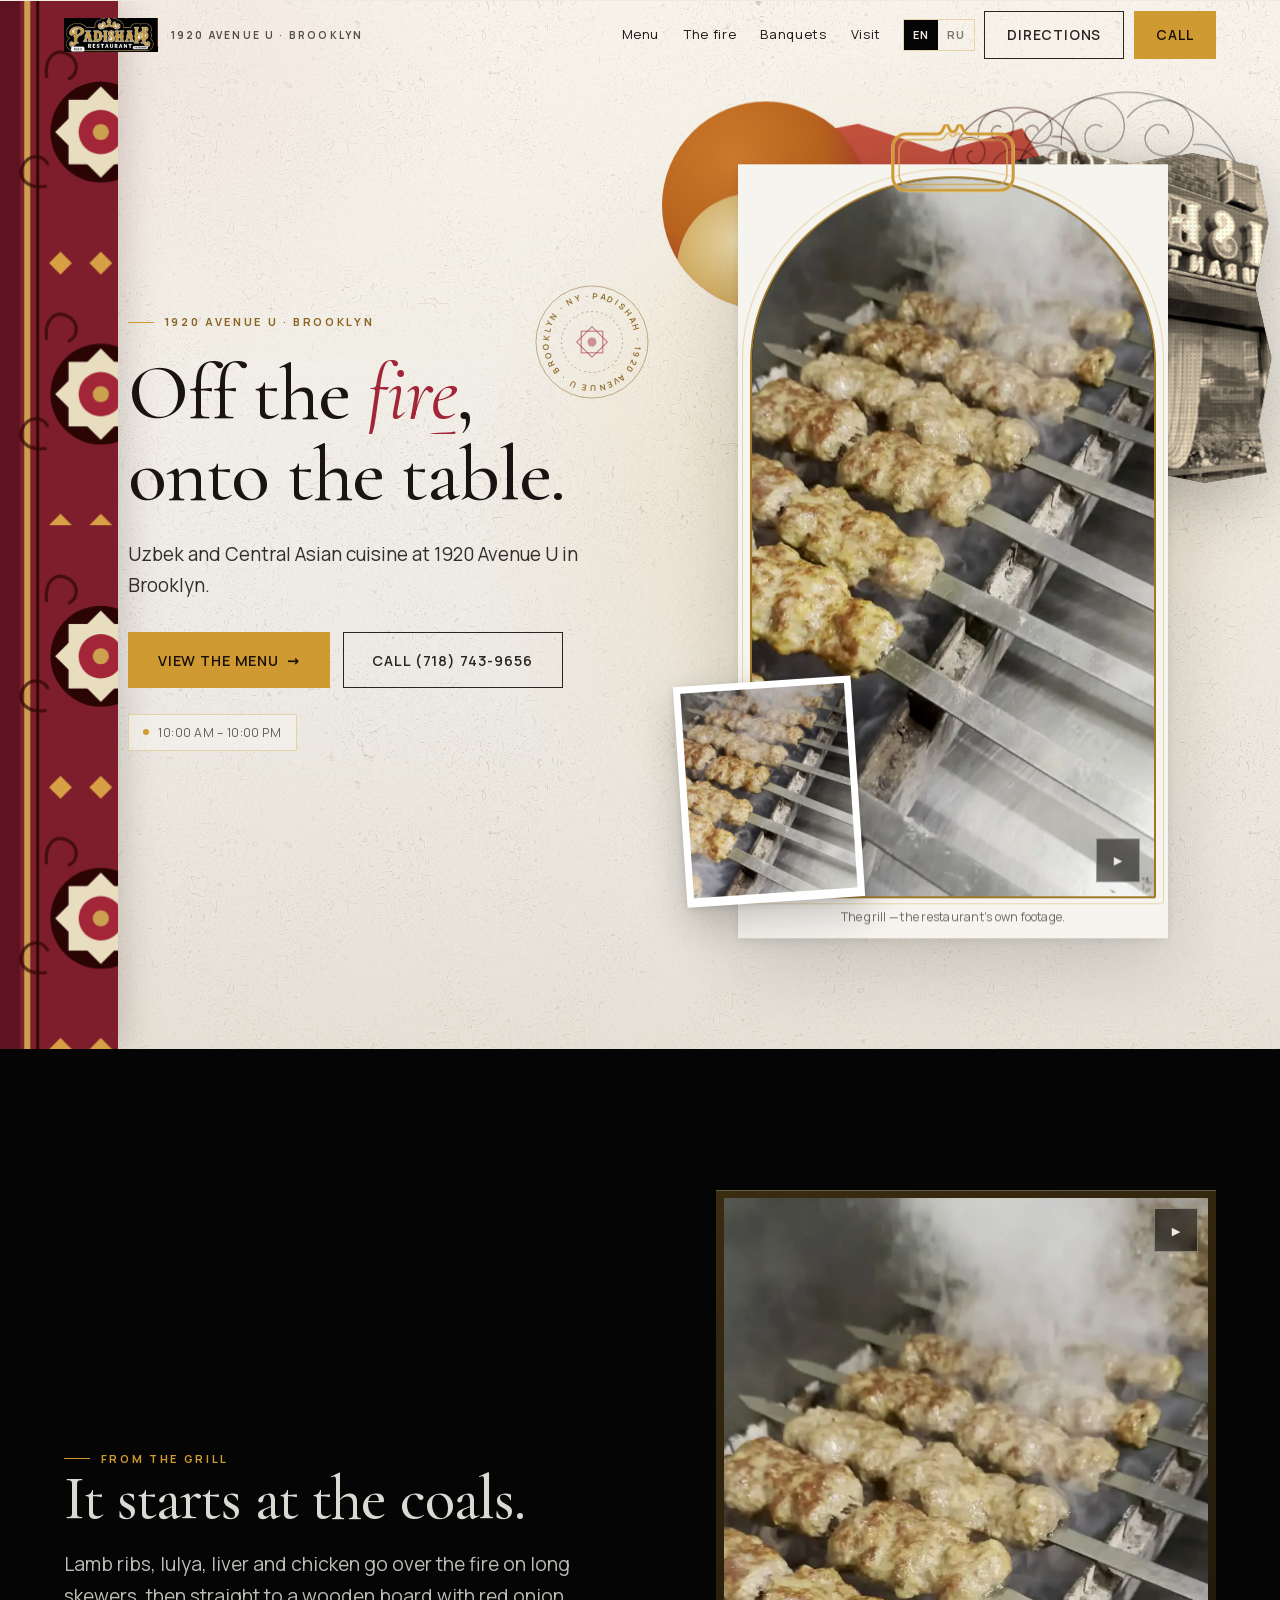
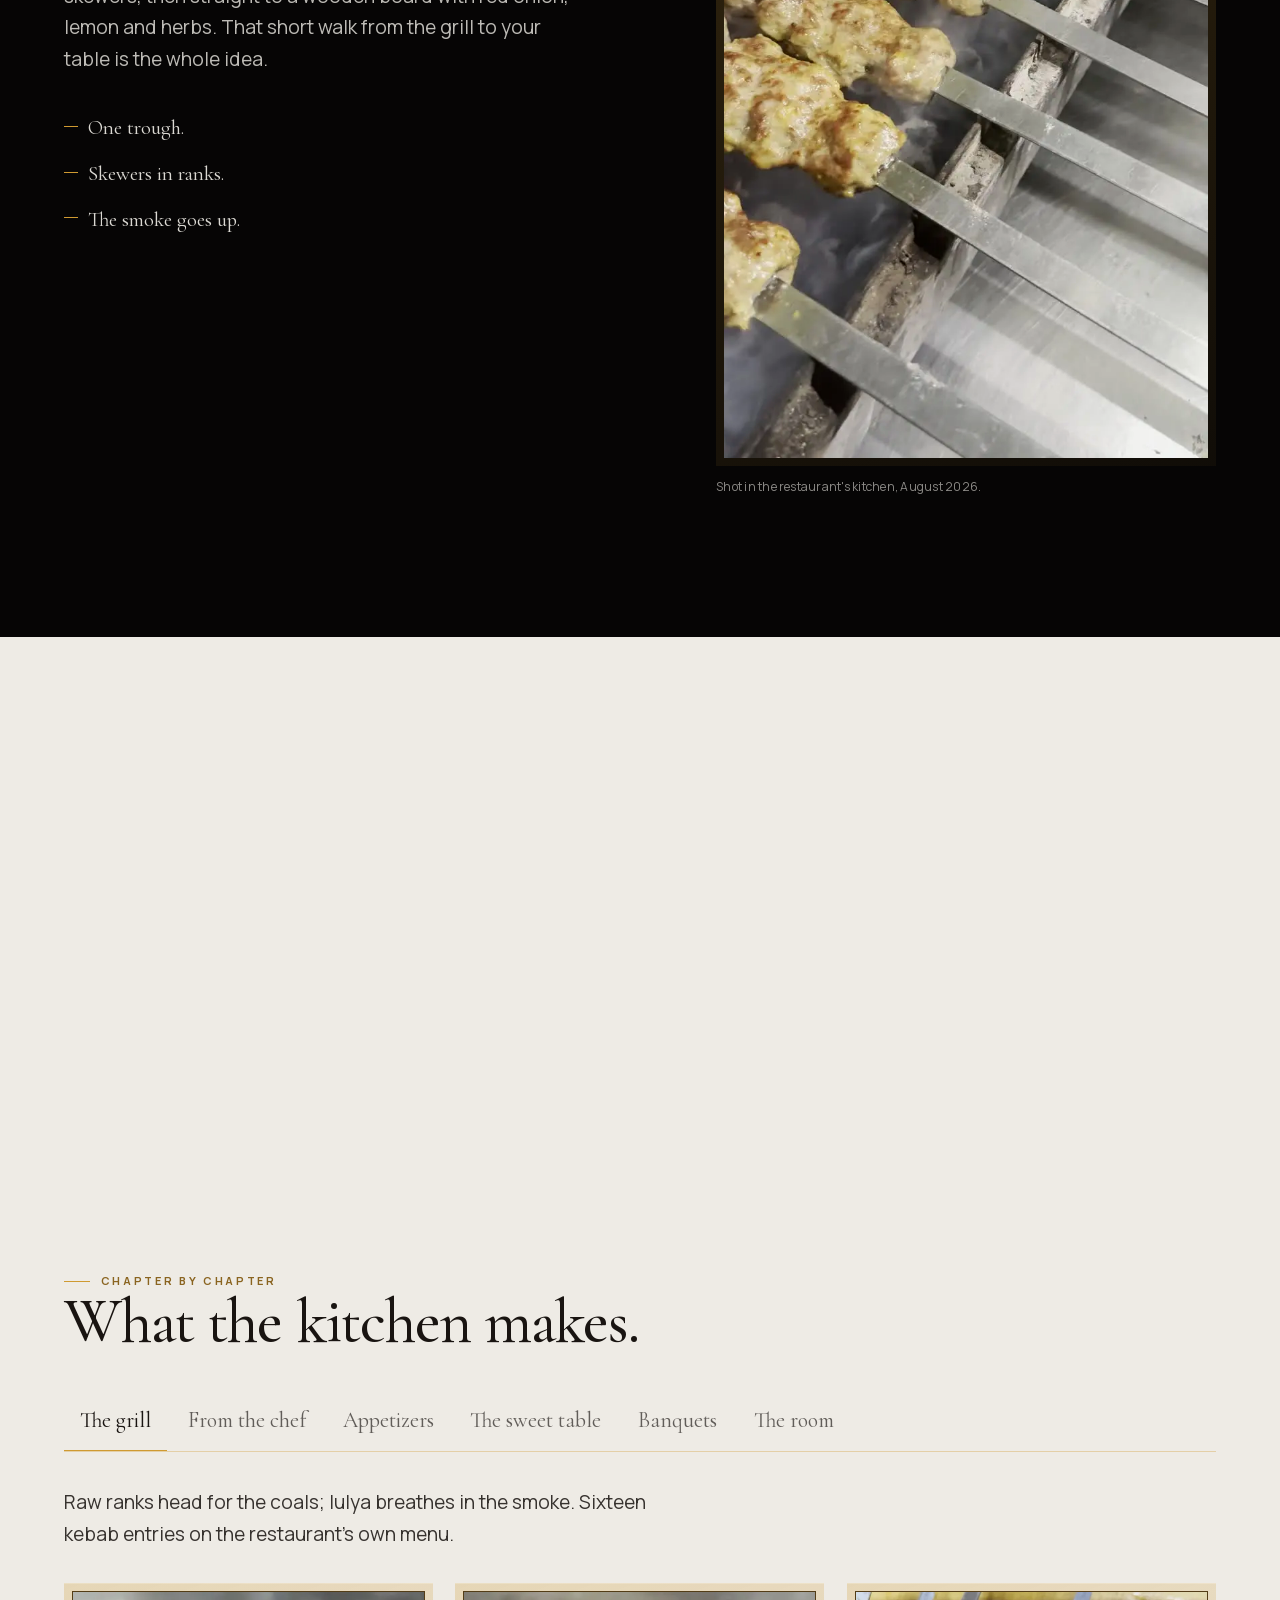
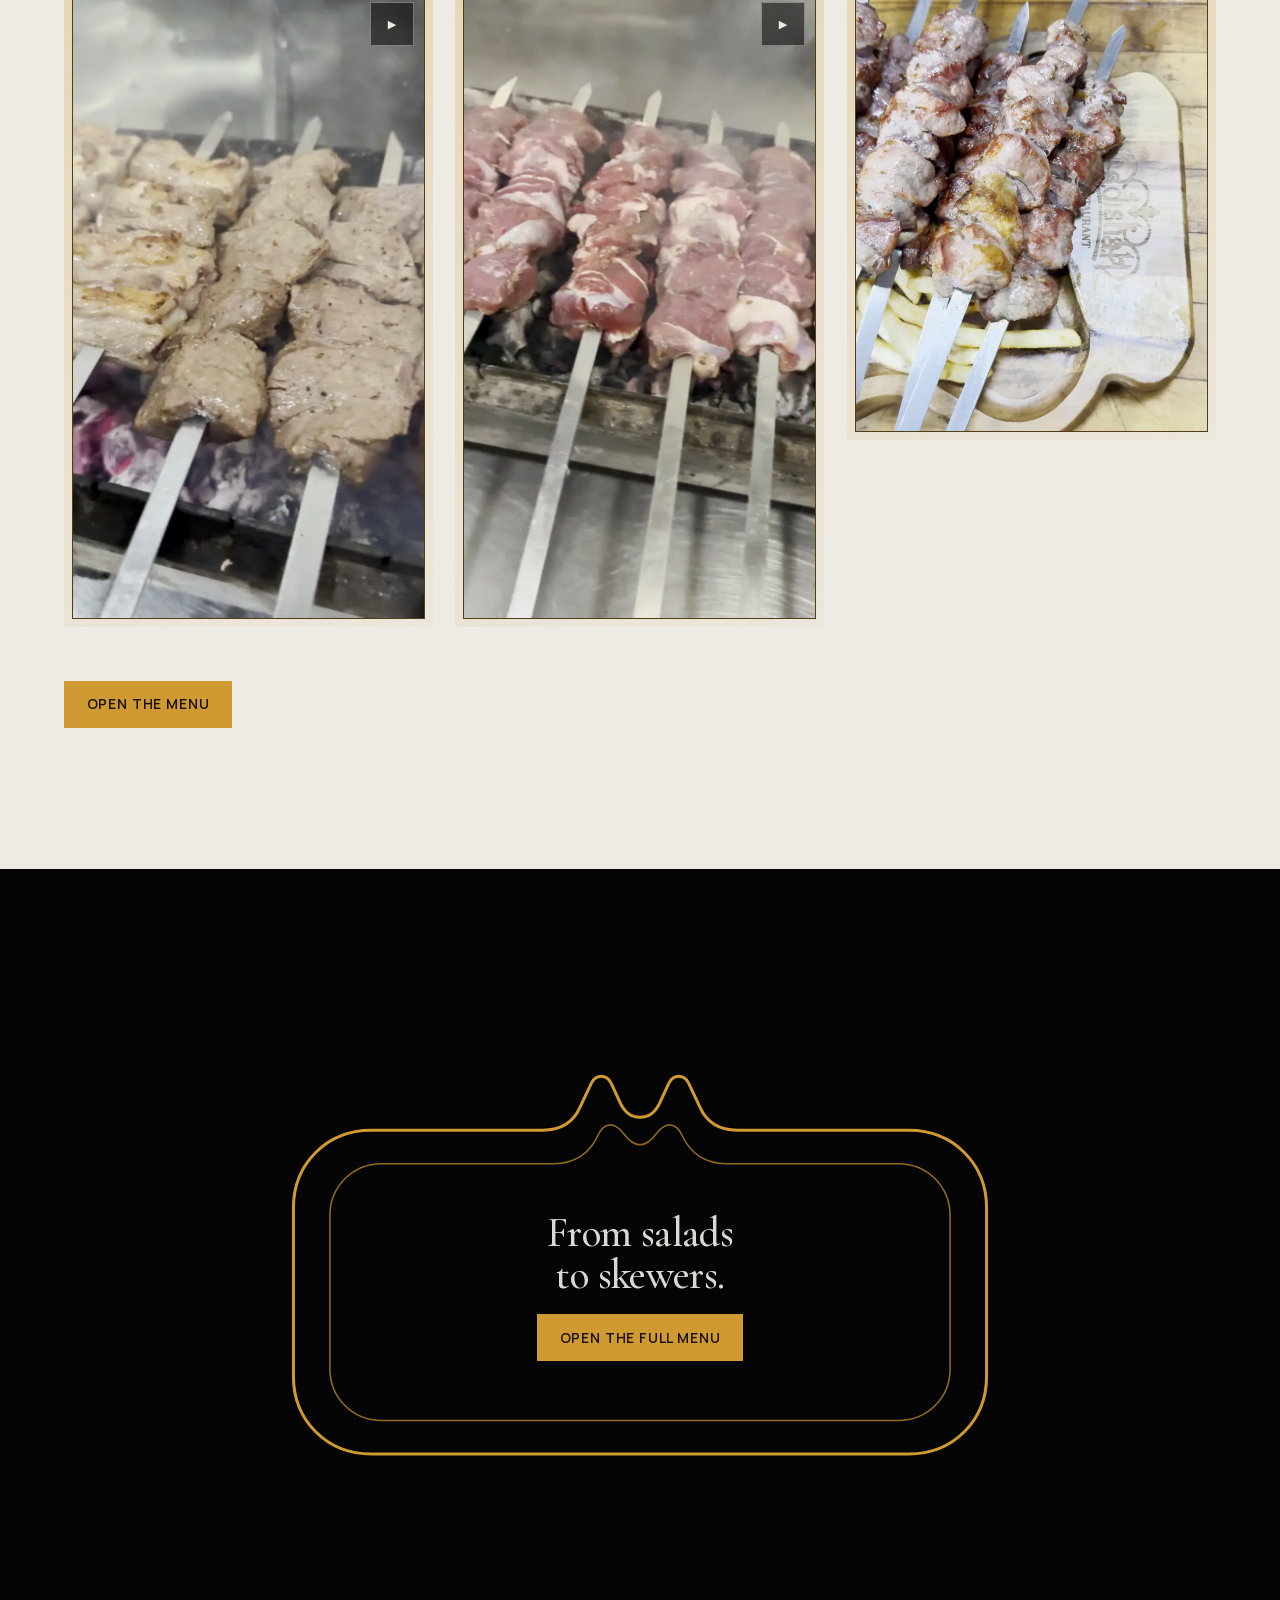
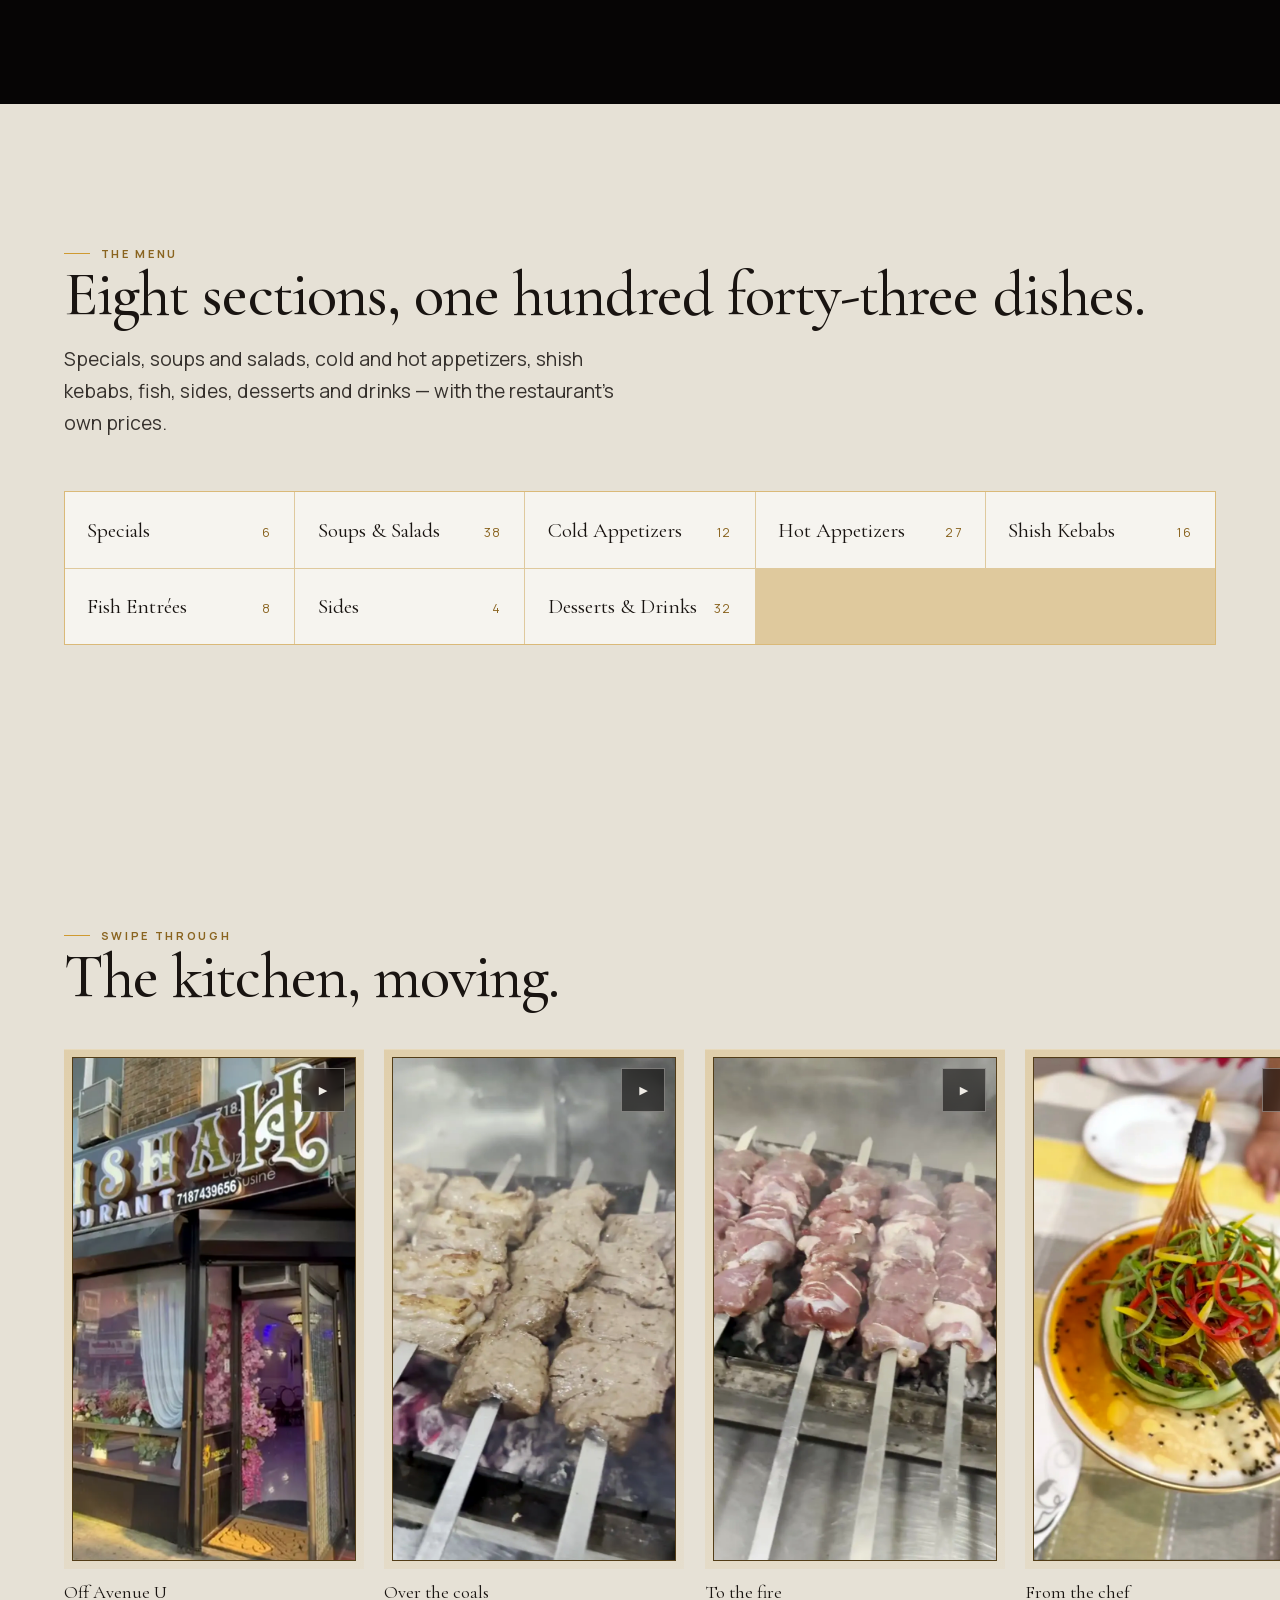
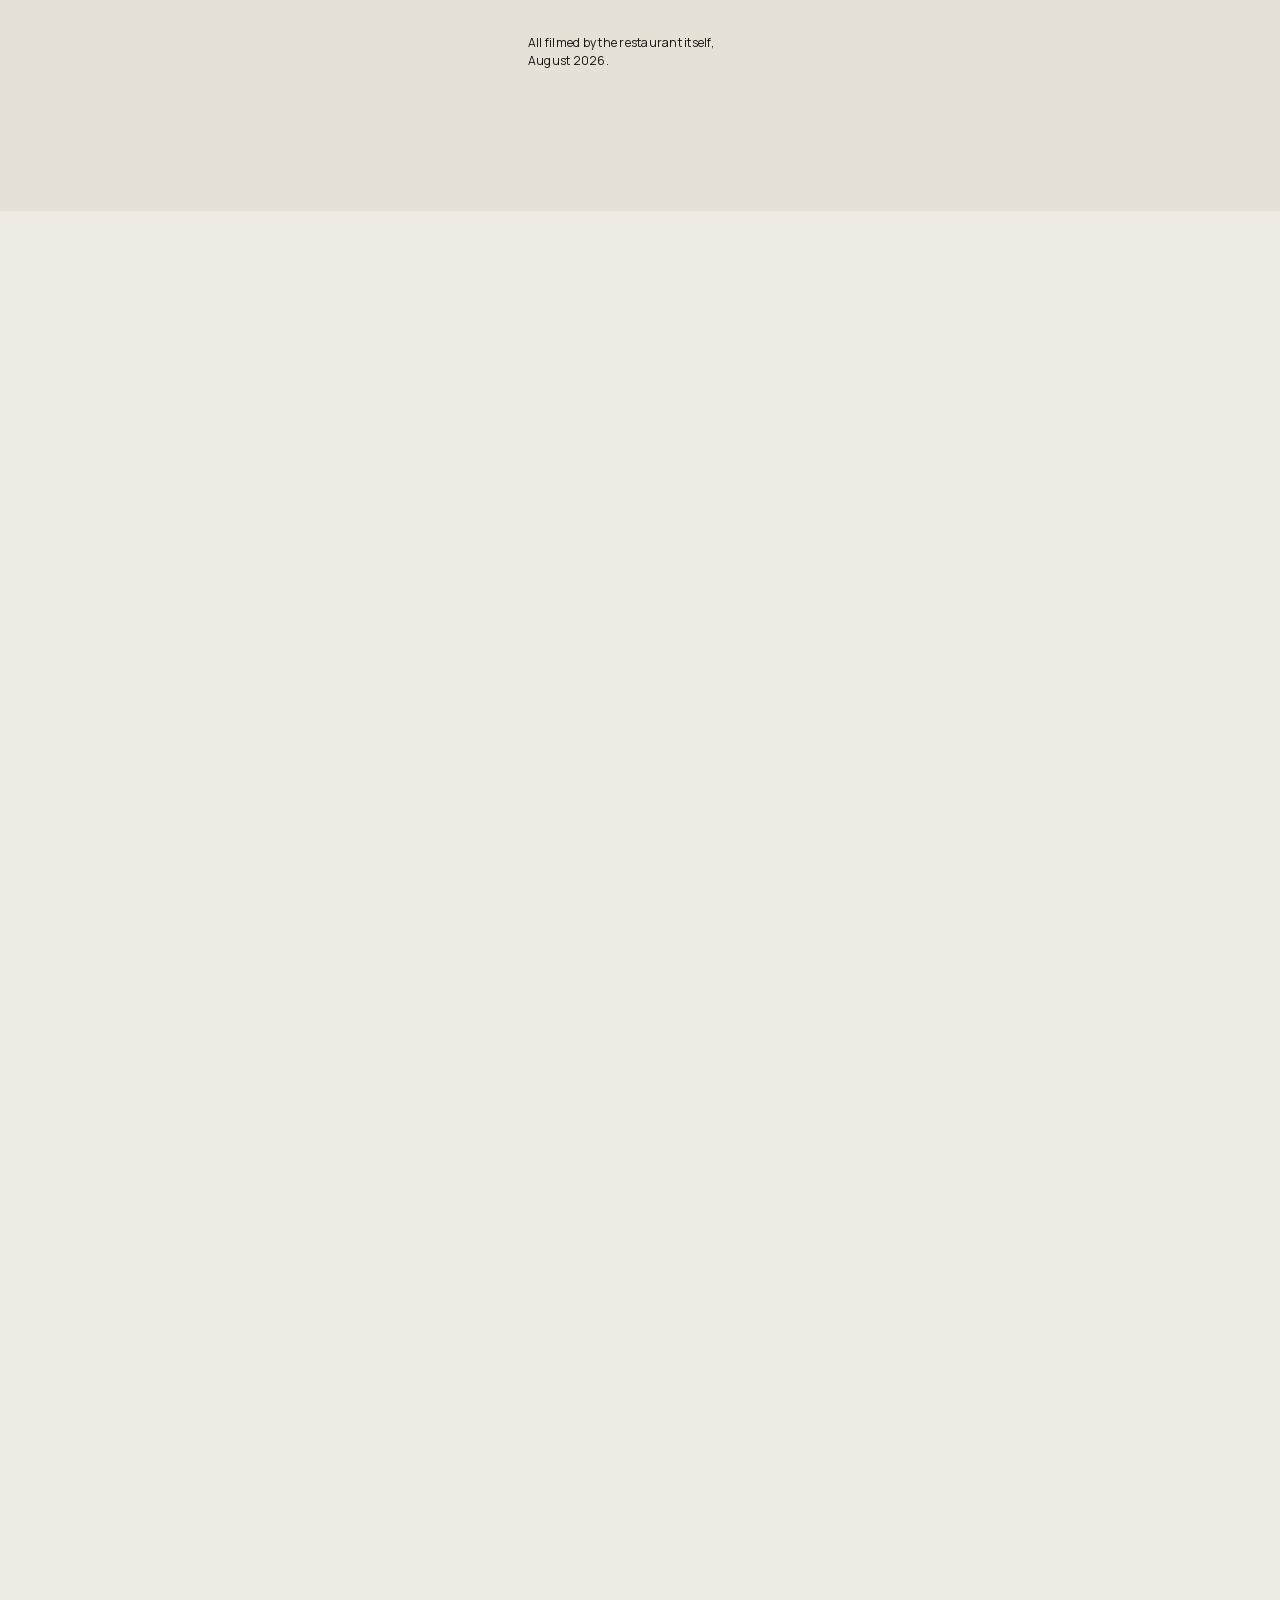
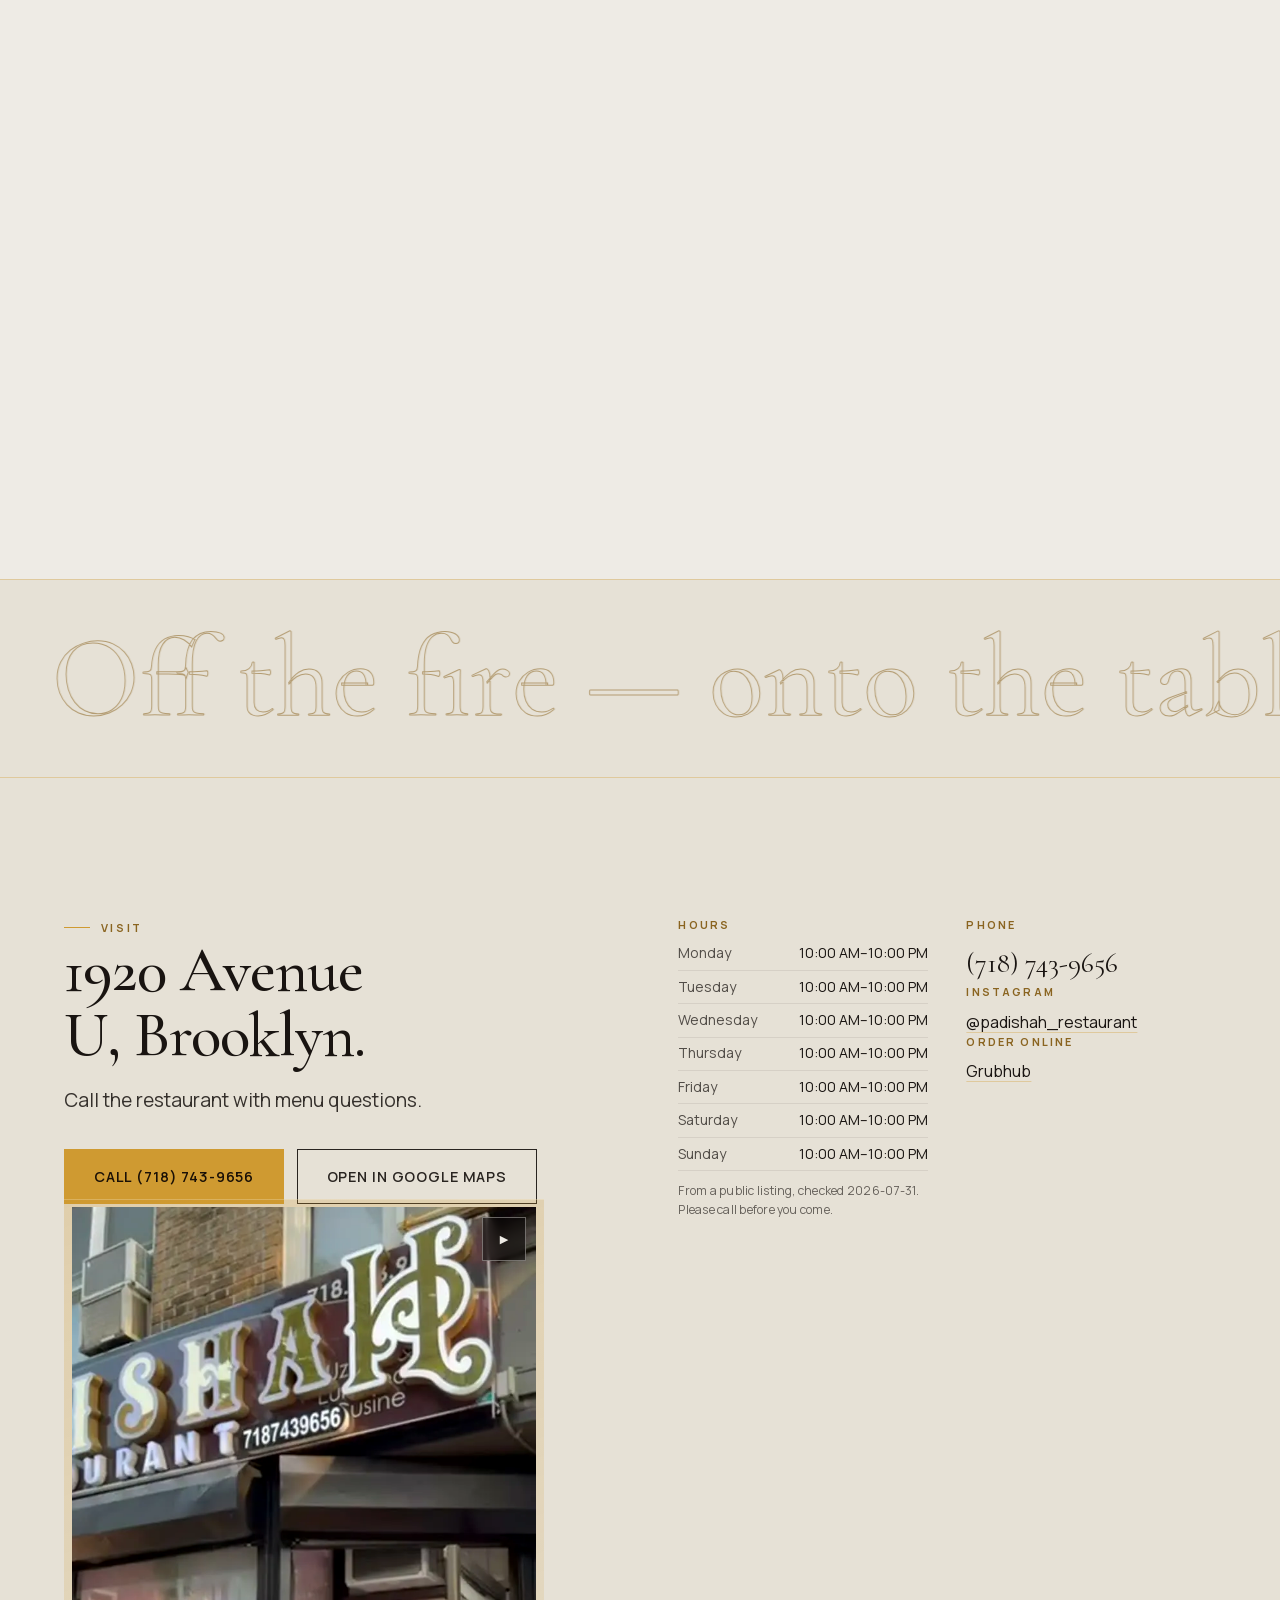
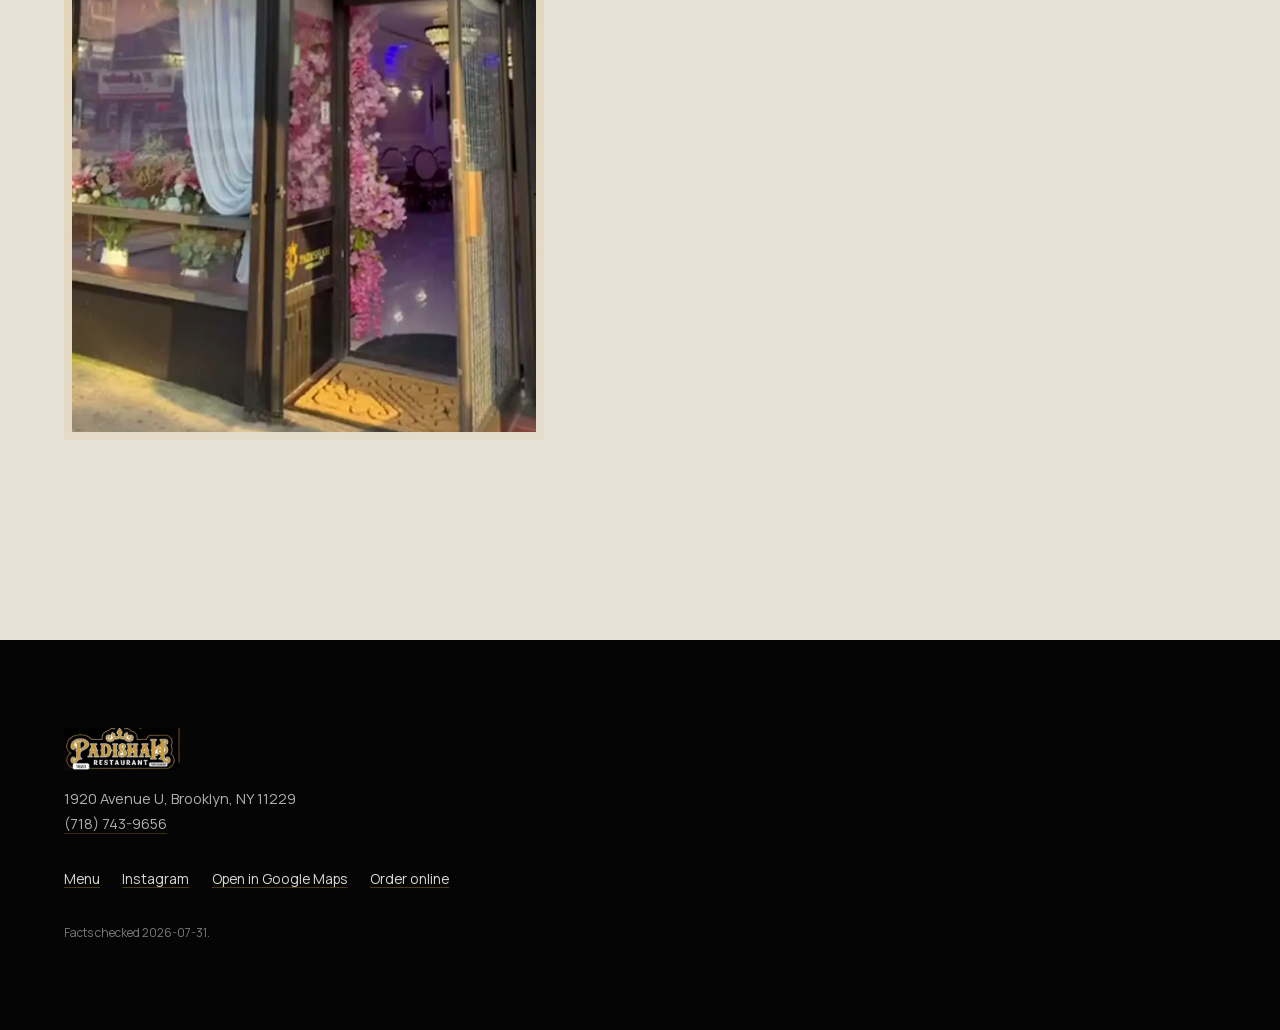
==== commit 6e53a9a1: "fix: remove public review markers" ====
--- a/index.html
+++ b/index.html
@@ -1 +1 @@
-<!DOCTYPE html><html lang="en" class="no-js" data-review="true" data-scroll-behavior="smooth"><head><meta charSet="utf-8"/><meta name="viewport" content="width=device-width, initial-scale=1"/><link rel="preload" href="/fonts/cormorant-normal-500-latin.woff2" as="font" crossorigin="anonymous" type="font/woff2"/><link rel="preload" href="/fonts/manrope-normal-400-latin.woff2" as="font" crossorigin="anonymous" type="font/woff2"/><link rel="preload" as="image" href="/media/hero/current-padishah-logo-poster-crop-620.webp"/><link rel="stylesheet" href="/_next/static/chunks/1vajyotaf1dme.css" data-precedence="next"/><link rel="preload" as="script" fetchPriority="low" href="/_next/static/chunks/01dkdyukbdpqq.js"/><script src="/_next/static/chunks/1oe38opv360nh.js" async=""></script><script src="/_next/static/chunks/25o46h8mdjlrg.js" async=""></script><script src="/_next/static/chunks/turbopack-0c6e6is11v8df.js" async=""></script><script src="/_next/static/chunks/2ynhpsd-1i1m_.js" async=""></script><script src="/_next/static/chunks/14mrh2-p_w84d.js" async=""></script><script src="/_next/static/chunks/2uummd8v_eet2.js" async=""></script><script src="/_next/static/chunks/1jjifcijvq6tr.js" async=""></script><script src="/_next/static/chunks/3un78ygi5tcok.js" async=""></script><meta name="theme-color" content="#f7f3ea"/><link rel="preload" href="/fonts/cormorant-normal-500-latin.woff2" as="font" type="font/woff2" crossorigin="anonymous"/><link rel="preload" href="/fonts/manrope-normal-400-latin.woff2" as="font" type="font/woff2" crossorigin="anonymous"/><meta name="theme-color" content="#060505"/><meta name="color-scheme" content="light"/><meta name="robots" content="index, follow"/><title>Padishah Restaurant — 1920 Avenue U, Brooklyn</title><meta name="description" content="Padishah Restaurant at 1920 Avenue U, Brooklyn, NY 11229. Call (718) 743-9656 or open directions."/><meta property="og:title" content="Padishah Restaurant — 1920 Avenue U, Brooklyn"/><meta property="og:description" content="Padishah Restaurant at 1920 Avenue U, Brooklyn, NY 11229. Call (718) 743-9656 or open directions."/><meta property="og:locale" content="en_US"/><meta property="og:image" content="https://eatpadishah.com/og-padishah-logo.jpg"/><meta property="og:image:width" content="1200"/><meta property="og:image:height" content="630"/><meta property="og:image:alt" content="Padishah Restaurant — the crowned mark"/><meta property="og:type" content="website"/><meta name="twitter:card" content="summary_large_image"/><meta name="twitter:title" content="Padishah Restaurant — 1920 Avenue U, Brooklyn"/><meta name="twitter:description" content="Padishah Restaurant at 1920 Avenue U, Brooklyn, NY 11229. Call (718) 743-9656 or open directions."/><meta name="twitter:image" content="https://eatpadishah.com/og-padishah-logo.jpg"/><link rel="icon" href="/icon.png?icon.1b0y3zi49k8mg.png" sizes="128x128" type="image/png"/><script>document.documentElement.classList.remove('no-js');</script><script src="/_next/static/chunks/0cz1d0mv5g_q7.js" noModule=""></script><script src="https://inkindscript.com/inkind.js" async></script></head><body><div hidden=""><!--$--><!--/$--></div><a class="u-skip" href="#hero">Skip to content</a><canvas id="stage" aria-hidden="true" data-motion="off"></canvas><div class="reviewbar" data-open="false"><div class="reviewbar__panel" id="reviewbar-panel" hidden=""><p class="reviewbar__text">Website preview — menu, media and details are pending the restaurant’s approval.</p><dl><div><dt>Name</dt><dd>Padishah Restaurant</dd></div><div><dt>Address</dt><dd>1920 Avenue U, Brooklyn, NY 11229</dd></div><div><dt>Phone</dt><dd>(718) 743-9656</dd></div><div><dt>Instagram</dt><dd>@padishah_restaurant</dd></div><div><dt>Directions</dt><dd>Google Maps</dd></div></dl><p class="reviewbar__meta">Checked 2026-07-31. Menu and prices come from the restaurant’s own Clover export (2026-08-17). Hours, cuisine wording and the halal statement still need the restaurant’s confirmation.</p></div><button type="button" class="reviewbar__toggle" aria-expanded="false" aria-controls="reviewbar-panel"><span class="reviewbar__dot" aria-hidden="true"></span>Preview build<span class="reviewbar__sep" aria-hidden="true">·</span>What is verified?</button></div><header class="hdr" data-tone="ivory" data-scrolled="false"><div class="rail hdr__inner"><a class="hdr__brand" aria-label="Padishah Restaurant" href="/"><img src="/media/hero/current-padishah-logo-poster-crop-620.webp" alt="Padishah Restaurant logo" width="124" height="45"/><span class="hdr__where">1920 Avenue U<!-- --> · <!-- -->Brooklyn</span></a><nav class="hdr__nav" aria-label="Main navigation"><a href="/menu/">Menu</a><a href="/#fire">The fire</a><a href="/#chapters-banquets">Banquets</a><a href="/#visit">Visit</a></nav><div class="hdr__actions"><div class="langtoggle " role="group" aria-label="Language"><button type="button" aria-pressed="true" class="langtoggle__btn">EN</button><button type="button" aria-pressed="false" class="langtoggle__btn">RU</button></div><a class="btn btn--ghost" href="https://maps.app.goo.gl/EA6BgBZ4ahG93eWDA" target="_blank" rel="noreferrer noopener">Directions</a><a class="btn btn--gold" href="tel:+17187439656">Call</a></div></div></header><main><section id="hero" class="hero"><div class="hero__glow" aria-hidden="true"></div><div class="hero__texture" aria-hidden="true"></div><div class="carpet hero__carpet" aria-hidden="true"><svg class="carpet__svg" viewBox="0 0 132 520" preserveAspectRatio="xMinYMin slice" role="presentation"><defs><pattern id="carpet-tile" patternUnits="userSpaceOnUse" width="132" height="260"><rect x="0" y="0" width="92" height="260" fill="#7e1d2b"></rect><rect x="0" y="0" width="10" height="260" fill="#5d1420"></rect><rect x="12" y="0" width="3" height="260" fill="var(--gold-warm)"></rect><rect x="18" y="0" width="1.4" height="260" fill="#2b0504"></rect><rect x="84" y="0" width="1.4" height="260" fill="#2b0504"></rect><rect x="88" y="0" width="3" height="260" fill="var(--gold-warm)"></rect><g transform="translate(0 0)"><path d="M91,8 C112,12 122,34 123,56 L128,65 L123,74 C122,96 112,118 91,122 Z" fill="#7e1d2b" stroke="var(--gold-warm)" stroke-width="2"></path><path d="M91,22 C105,26 112,42 113,58 L117,65 L113,72 C112,88 105,104 91,108" fill="none" stroke="#d8a044" stroke-width="1.2" opacity="0.75"></path><circle cx="120" cy="65" r="2.4" fill="var(--gold-warm)"></circle><g transform="translate(50 65)"><circle r="25" fill="#2b0504"></circle><rect x="-16" y="-16" width="32" height="32" fill="#e8ddbf"></rect><rect x="-16" y="-16" width="32" height="32" fill="#e8ddbf" transform="rotate(45)"></rect><circle r="11" fill="#a32638"></circle><circle r="4" fill="var(--gold-warm)"></circle></g><path d="M0,-38 C6,-46 14,-46 16,-38 C17,-32 12,-28 7,-30" transform="translate(50 65) rotate(45)" fill="none" stroke="#2b0504" stroke-width="1.6" opacity="0.7"></path><path d="M0,-38 C6,-46 14,-46 16,-38 C17,-32 12,-28 7,-30" transform="translate(50 65) rotate(135)" fill="none" stroke="#2b0504" stroke-width="1.6" opacity="0.7"></path><path d="M0,-38 C6,-46 14,-46 16,-38 C17,-32 12,-28 7,-30" transform="translate(50 65) rotate(225)" fill="none" stroke="#2b0504" stroke-width="1.6" opacity="0.7"></path><path d="M0,-38 C6,-46 14,-46 16,-38 C17,-32 12,-28 7,-30" transform="translate(50 65) rotate(315)" fill="none" stroke="#2b0504" stroke-width="1.6" opacity="0.7"></path><g transform="translate(0 130)"><rect x="26" y="-4" width="8" height="8" fill="#d8a044" transform="rotate(45 30 0)"></rect><rect x="46" y="-4" width="8" height="8" fill="#d8a044" transform="rotate(45 50 0)"></rect><rect x="66" y="-4" width="8" height="8" fill="#d8a044" transform="rotate(45 70 0)"></rect></g></g><g transform="translate(0 130)"><path d="M91,8 C112,12 122,34 123,56 L128,65 L123,74 C122,96 112,118 91,122 Z" fill="#7e1d2b" stroke="var(--gold-warm)" stroke-width="2"></path><path d="M91,22 C105,26 112,42 113,58 L117,65 L113,72 C112,88 105,104 91,108" fill="none" stroke="#d8a044" stroke-width="1.2" opacity="0.75"></path><circle cx="120" cy="65" r="2.4" fill="var(--gold-warm)"></circle><g transform="translate(50 65)"><circle r="25" fill="#2b0504"></circle><rect x="-16" y="-16" width="32" height="32" fill="#e8ddbf"></rect><rect x="-16" y="-16" width="32" height="32" fill="#e8ddbf" transform="rotate(45)"></rect><circle r="11" fill="#a32638"></circle><circle r="4" fill="var(--gold-warm)"></circle></g><path d="M0,-38 C6,-46 14,-46 16,-38 C17,-32 12,-28 7,-30" transform="translate(50 65) rotate(45)" fill="none" stroke="#2b0504" stroke-width="1.6" opacity="0.7"></path><path d="M0,-38 C6,-46 14,-46 16,-38 C17,-32 12,-28 7,-30" transform="translate(50 65) rotate(135)" fill="none" stroke="#2b0504" stroke-width="1.6" opacity="0.7"></path><path d="M0,-38 C6,-46 14,-46 16,-38 C17,-32 12,-28 7,-30" transform="translate(50 65) rotate(225)" fill="none" stroke="#2b0504" stroke-width="1.6" opacity="0.7"></path><path d="M0,-38 C6,-46 14,-46 16,-38 C17,-32 12,-28 7,-30" transform="translate(50 65) rotate(315)" fill="none" stroke="#2b0504" stroke-width="1.6" opacity="0.7"></path><g transform="translate(0 130)"><rect x="26" y="-4" width="8" height="8" fill="#d8a044" transform="rotate(45 30 0)"></rect><rect x="46" y="-4" width="8" height="8" fill="#d8a044" transform="rotate(45 50 0)"></rect><rect x="66" y="-4" width="8" height="8" fill="#d8a044" transform="rotate(45 70 0)"></rect></g></g></pattern></defs><rect x="0" y="0" width="132" height="520" fill="url(#carpet-tile)"></rect></svg></div><div class="rail hero__grid"><div class="hero__body"><div class="seal hero__seal" aria-hidden="true"><svg class="seal__svg" viewBox="-60 -60 120 120" role="presentation"><defs><path id="seal-orbit" d="M 0,-44 A 44,44 0 1,1 -0.01,-44"></path></defs><circle r="57" class="seal__rim"></circle><circle r="31" class="seal__rim seal__rim--inner"></circle><g class="seal__spin"><text class="seal__text"><textPath href="#seal-orbit" startOffset="0">PADISHAH · 1920 AVENUE U · BROOKLYN · NY ·</textPath></text></g><g class="seal__star"><rect x="-11" y="-11" width="22" height="22"></rect><rect x="-11" y="-11" width="22" height="22" transform="rotate(45)"></rect><circle r="4.5"></circle></g></svg></div><p class="eyebrow hero__eyebrow">1920 Avenue U · Brooklyn</p><h1 class="hero__title"><span class="hero__line" style="animation-delay:120ms"><span>Off the <em class="hero__flame">fire</em>,</span></span><span class="hero__line" style="animation-delay:250ms"><span>onto the table.</span></span></h1><p class="hero__sub"><span class="provisional" title="Cuisine wording is still being confirmed by the restaurant">Uzbek and Central Asian cuisine<span class="u-sr"> (wording pending the restaurant’s confirmation)</span></span> <!-- -->at 1920 Avenue U in Brooklyn.</p><div class="hero__cta"><a class="btn btn--gold btn--lg" href="/menu/">View the menu<span class="btn__arr" aria-hidden="true">→</span></a><a class="btn btn--ghost btn--lg" href="tel:+17187439656">Call (718) 743-9656</a></div><p class="hero__hours"><span class="hero__hours-dot" aria-hidden="true"></span>10:00 AM – 10:00 PM<!-- --> · <!-- -->Public listing hours — please call to confirm.</p></div><div class="hero__collage"><span class="hero__disc" aria-hidden="true" data-drift="0.09"><span class="hero__disc-settle"></span></span><span class="hero__shard" aria-hidden="true" data-drift="0.03"><span class="hero__shard-settle"></span></span><div class="hero__ornament-slot" data-drift="0.06"><div class="ornament reveal hero__ornament" aria-hidden="true"><svg class="ornament__svg ornament__svg--draw" viewBox="-170 -170 340 340" role="presentation" preserveAspectRatio="xMidYMid meet"><circle class="ornament__ring" r="150"></circle><circle class="ornament__ring ornament__ring--inner" r="56"></circle><path class="ornament__curl" d="M 0,-118 C 26,-150 74,-146 82,-112 C 88,-86 66,-64 42,-70 C 24,-74 16,-92 28,-104 C 36,-112 50,-110 52,-98" transform="rotate(0)"></path><path class="ornament__curl" d="M 0,-118 C 26,-150 74,-146 82,-112 C 88,-86 66,-64 42,-70 C 24,-74 16,-92 28,-104 C 36,-112 50,-110 52,-98" transform="rotate(45)"></path><path class="ornament__curl" d="M 0,-118 C 26,-150 74,-146 82,-112 C 88,-86 66,-64 42,-70 C 24,-74 16,-92 28,-104 C 36,-112 50,-110 52,-98" transform="rotate(90)"></path><path class="ornament__curl" d="M 0,-118 C 26,-150 74,-146 82,-112 C 88,-86 66,-64 42,-70 C 24,-74 16,-92 28,-104 C 36,-112 50,-110 52,-98" transform="rotate(135)"></path><path class="ornament__curl" d="M 0,-118 C 26,-150 74,-146 82,-112 C 88,-86 66,-64 42,-70 C 24,-74 16,-92 28,-104 C 36,-112 50,-110 52,-98" transform="rotate(180)"></path><path class="ornament__curl" d="M 0,-118 C 26,-150 74,-146 82,-112 C 88,-86 66,-64 42,-70 C 24,-74 16,-92 28,-104 C 36,-112 50,-110 52,-98" transform="rotate(225)"></path><path class="ornament__curl" d="M 0,-118 C 26,-150 74,-146 82,-112 C 88,-86 66,-64 42,-70 C 24,-74 16,-92 28,-104 C 36,-112 50,-110 52,-98" transform="rotate(270)"></path><path class="ornament__curl" d="M 0,-118 C 26,-150 74,-146 82,-112 C 88,-86 66,-64 42,-70 C 24,-74 16,-92 28,-104 C 36,-112 50,-110 52,-98" transform="rotate(315)"></path></svg></div></div><div class="hero__print" data-drift="0.045" data-drift-rotate="-0.8"><div class="hero__print-settle"><figure class="frame "><div class="frame__core" style="aspect-ratio:352 / 440"><picture><source type="image/webp" srcSet="/media/food/storefront-print-352.webp 352w" sizes="(min-width: 900px) 300px, 44vw"/><img src="/media/food/storefront-print-352.jpg" srcSet="/media/food/storefront-print-352.jpg 352w" sizes="(min-width: 900px) 300px, 44vw" alt="The Padishah storefront sign over the flowered entrance" width="352" height="440" loading="lazy" decoding="async" style="background-image:url([data-uri]);background-size:cover"/></picture></div><span class="rights" data-state="review_only"><span class="rights__dot" aria-hidden="true"></span>Review only</span></figure><div class="ornament reveal hero__ornament hero__ornament--echo" aria-hidden="true"><svg class="ornament__svg ornament__svg--draw" viewBox="-170 -170 340 340" role="presentation" preserveAspectRatio="xMidYMid meet"><circle class="ornament__ring" r="150"></circle><circle class="ornament__ring ornament__ring--inner" r="56"></circle><path class="ornament__curl" d="M 0,-118 C 26,-150 74,-146 82,-112 C 88,-86 66,-64 42,-70 C 24,-74 16,-92 28,-104 C 36,-112 50,-110 52,-98" transform="rotate(0)"></path><path class="ornament__curl" d="M 0,-118 C 26,-150 74,-146 82,-112 C 88,-86 66,-64 42,-70 C 24,-74 16,-92 28,-104 C 36,-112 50,-110 52,-98" transform="rotate(45)"></path><path class="ornament__curl" d="M 0,-118 C 26,-150 74,-146 82,-112 C 88,-86 66,-64 42,-70 C 24,-74 16,-92 28,-104 C 36,-112 50,-110 52,-98" transform="rotate(90)"></path><path class="ornament__curl" d="M 0,-118 C 26,-150 74,-146 82,-112 C 88,-86 66,-64 42,-70 C 24,-74 16,-92 28,-104 C 36,-112 50,-110 52,-98" transform="rotate(135)"></path><path class="ornament__curl" d="M 0,-118 C 26,-150 74,-146 82,-112 C 88,-86 66,-64 42,-70 C 24,-74 16,-92 28,-104 C 36,-112 50,-110 52,-98" transform="rotate(180)"></path><path class="ornament__curl" d="M 0,-118 C 26,-150 74,-146 82,-112 C 88,-86 66,-64 42,-70 C 24,-74 16,-92 28,-104 C 36,-112 50,-110 52,-98" transform="rotate(225)"></path><path class="ornament__curl" d="M 0,-118 C 26,-150 74,-146 82,-112 C 88,-86 66,-64 42,-70 C 24,-74 16,-92 28,-104 C 36,-112 50,-110 52,-98" transform="rotate(270)"></path><path class="ornament__curl" d="M 0,-118 C 26,-150 74,-146 82,-112 C 88,-86 66,-64 42,-70 C 24,-74 16,-92 28,-104 C 36,-112 50,-110 52,-98" transform="rotate(315)"></path></svg></div></div></div><div class="hero__arch" data-drift="0.05"><div class="cartouche reveal hero__crest"><svg class="cartouche__svg cartouche__svg--draw" viewBox="0 0 1000 560" role="presentation" aria-hidden="true" preserveAspectRatio="xMidYMid meet"><path d="M 44 176 C 44 118 88 74 146 74 L 372 74 C 396 74 412 64 421 44 L 436 12 C 442 0 456 0 462 12 L 474 38 C 480 51 489 57 500 57 C 511 57 520 51 526 38 L 538 12 C 544 0 558 0 564 12 L 579 44 C 588 64 604 74 628 74 L 854 74 C 912 74 956 118 956 176 L 956 398 C 956 456 912 500 854 500 L 146 500 C 88 500 44 456 44 398 Z" class="cartouche__outer"></path><path d="M 92 186 C 92 148 122 118 160 118 L 386 118 C 414 118 434 104 444 82 C 452 64 466 62 478 78 C 486 89 492 93 500 93 C 508 93 514 89 522 78 C 534 62 548 64 556 82 C 566 104 586 118 614 118 L 840 118 C 878 118 908 148 908 186 L 908 388 C 908 426 878 456 840 456 L 160 456 C 122 456 92 426 92 388 Z" class="cartouche__inner"></path></svg></div><span class="hero__arch-echo" aria-hidden="true"></span><figure class="frame frame--loop " data-portrait="true"><div class="frame__core"><video poster="/media/motion/fire-poster.webp" muted="" loop="" playsInline="" preload="auto" aria-label="Lulya kebabs over coals, smoke rolling through the rank of skewers" data-ready="false"></video></div><span class="rights" data-state="review_only"><span class="rights__dot" aria-hidden="true"></span>Review only</span></figure><p class="hero__caption micro">The grill — the restaurant&#x27;s own footage.</p></div><div class="hero__snap" data-drift="0.08" data-drift-rotate="1.6"><div class="hero__snap-settle"><figure class="frame "><div class="frame__core" style="aspect-ratio:1080 / 1350"><picture><source type="image/webp" srcSet="/media/food/lulya-smoke-640.webp 640w, /media/food/lulya-smoke-1080.webp 1080w" sizes="(min-width: 900px) 190px, 34vw"/><img src="/media/food/lulya-smoke-1080.jpg" srcSet="/media/food/lulya-smoke-640.jpg 640w, /media/food/lulya-smoke-1080.jpg 1080w" sizes="(min-width: 900px) 190px, 34vw" alt="The lulya rank in rolling smoke" width="1080" height="1350" loading="lazy" decoding="async" style="background-image:url([data-uri]);background-size:cover"/></picture></div><span class="rights" data-state="review_only"><span class="rights__dot" aria-hidden="true"></span>Review only</span></figure></div></div></div></div></section><section id="fire" class="section section--ink fire"><div class="rail fire__inner"><div class="fire__copy reveal"><p class="eyebrow">From the grill</p><h2>It starts at the coals.</h2><p class="lead">Lamb ribs, lulya, liver and chicken go over the fire on long skewers, then straight to a wooden board with red onion, lemon and herbs. That short walk from the grill to your table is the whole idea.</p><ul class="fire__facts" data-stagger="true"><li class="reveal">One trough.</li><li class="reveal">Skewers in ranks.</li><li class="reveal">The smoke goes up.</li></ul></div><div class="fire__media reveal"><figure class="frame frame--loop " data-portrait="true"><div class="frame__core"><video poster="/media/motion/fire-poster.webp" muted="" loop="" playsInline="" preload="none" aria-label="Lulya kebabs over coals, smoke rolling through the rank of skewers" data-ready="false"></video></div><span class="rights" data-state="review_only"><span class="rights__dot" aria-hidden="true"></span>Review only</span></figure><p class="micro">Shot in the restaurant&#x27;s kitchen, August 2026. Review use only.</p></div></div></section><section id="chapters" class="section section--ivory chapters"><div class="rail"><header class="chapters__head reveal"><p class="eyebrow">Chapter by chapter</p><h2>What the kitchen makes.</h2></header><div class="chapters__tabs" role="tablist" aria-label="Kitchen chapters"><button id="chapters-tab-meat" type="button" role="tab" aria-selected="true" aria-controls="chapters-panel" tabindex="0" class="chapters__tab">The grill</button><button id="chapters-tab-plated" type="button" role="tab" aria-selected="false" aria-controls="chapters-panel" tabindex="-1" class="chapters__tab">From the chef</button><button id="chapters-tab-appetizers" type="button" role="tab" aria-selected="false" aria-controls="chapters-panel" tabindex="-1" class="chapters__tab">Appetizers</button><button id="chapters-tab-desserts" type="button" role="tab" aria-selected="false" aria-controls="chapters-panel" tabindex="-1" class="chapters__tab">The sweet table</button><button id="chapters-tab-banquets" type="button" role="tab" aria-selected="false" aria-controls="chapters-panel" tabindex="-1" class="chapters__tab">Banquets</button><button id="chapters-tab-room" type="button" role="tab" aria-selected="false" aria-controls="chapters-panel" tabindex="-1" class="chapters__tab">The room</button></div><div id="chapters-panel" role="tabpanel" aria-labelledby="chapters-tab-meat" class="chapters__panel"><p class="lead chapters__line">Raw ranks head for the coals; lulya breathes in the smoke. Sixteen kebab entries on the restaurant’s own menu.</p><div class="chapters__grid"><div class="chapters__tile chapters__tile--big chapters__tile--portrait" style="animation-delay:0ms" data-drift="0.03"><figure class="frame frame--loop " data-portrait="true"><div class="frame__core"><video poster="/media/motion/mangal-poster.webp" muted="" loop="" playsInline="" preload="none" aria-label="Shashlik skewers over glowing red coals" data-ready="false"></video></div><span class="rights" data-state="review_only"><span class="rights__dot" aria-hidden="true"></span>Review only</span></figure></div><div class="chapters__tile  chapters__tile--portrait" style="animation-delay:110ms" data-drift="0.045"><figure class="frame frame--loop " data-portrait="true"><div class="frame__core"><video poster="/media/motion/raw-rank-poster.webp" muted="" loop="" playsInline="" preload="none" aria-label="Raw lamb skewers laid in ranks, headed for the grill" data-ready="false"></video></div><span class="rights" data-state="review_only"><span class="rights__dot" aria-hidden="true"></span>Review only</span></figure></div><div class="chapters__tile  chapters__tile--portrait" style="animation-delay:220ms" data-drift="0.03"><figure class="frame "><div class="frame__core" style="aspect-ratio:1080 / 1350"><picture><source type="image/webp" srcSet="/media/food/board-overhead-640.webp 640w, /media/food/board-overhead-1080.webp 1080w" sizes="(min-width: 900px) 30vw, 90vw"/><img src="/media/food/board-overhead-1080.jpg" srcSet="/media/food/board-overhead-640.jpg 640w, /media/food/board-overhead-1080.jpg 1080w" sizes="(min-width: 900px) 30vw, 90vw" alt="The shashlik board from above: skewers, fries and red onion" width="1080" height="1350" loading="lazy" decoding="async" style="background-image:url([data-uri]);background-size:cover"/></picture></div><span class="rights" data-state="review_only"><span class="rights__dot" aria-hidden="true"></span>Review only</span></figure></div></div><div class="chapters__foot"><a class="btn btn--gold" href="/menu/">Open the menu</a></div></div></div></section><section id="passage" class="passage"><div class="rail passage__inner"><div class="cartouche reveal passage__plate"><svg class="cartouche__svg cartouche__svg--draw" viewBox="0 0 1000 560" role="presentation" aria-hidden="true" preserveAspectRatio="xMidYMid meet"><path d="M 44 176 C 44 118 88 74 146 74 L 372 74 C 396 74 412 64 421 44 L 436 12 C 442 0 456 0 462 12 L 474 38 C 480 51 489 57 500 57 C 511 57 520 51 526 38 L 538 12 C 544 0 558 0 564 12 L 579 44 C 588 64 604 74 628 74 L 854 74 C 912 74 956 118 956 176 L 956 398 C 956 456 912 500 854 500 L 146 500 C 88 500 44 456 44 398 Z" class="cartouche__outer"></path><path d="M 92 186 C 92 148 122 118 160 118 L 386 118 C 414 118 434 104 444 82 C 452 64 466 62 478 78 C 486 89 492 93 500 93 C 508 93 514 89 522 78 C 534 62 548 64 556 82 C 566 104 586 118 614 118 L 840 118 C 878 118 908 148 908 186 L 908 388 C 908 426 878 456 840 456 L 160 456 C 122 456 92 426 92 388 Z" class="cartouche__inner"></path></svg><div class="cartouche__slot"><h2 class="passage__title">From salads to skewers.</h2><a class="btn btn--gold" href="/menu/">Open the full menu</a></div></div></div></section><section id="menu-preview" class="section section--cream menupreview"><div class="rail"><header class="menupreview__head reveal"><p class="eyebrow">The menu</p><h2>Eight sections, one hundred forty-three dishes.</h2><p class="lead">Specials, soups and salads, cold and hot appetizers, shish kebabs, fish, sides, desserts and drinks — with the restaurant’s own prices.</p></header><ul class="menupreview__grid" data-stagger="true"><li class="catcard reveal"><a href="/menu/"><span class="catcard__name">Specials</span><span class="catcard__count">6</span></a></li><li class="catcard reveal"><a href="/menu/"><span class="catcard__name">Soups &amp; Salads</span><span class="catcard__count">38</span></a></li><li class="catcard reveal"><a href="/menu/"><span class="catcard__name">Cold Appetizers</span><span class="catcard__count">12</span></a></li><li class="catcard reveal"><a href="/menu/"><span class="catcard__name">Hot Appetizers</span><span class="catcard__count">27</span></a></li><li class="catcard reveal"><a href="/menu/"><span class="catcard__name">Shish Kebabs</span><span class="catcard__count">16</span></a></li><li class="catcard reveal"><a href="/menu/"><span class="catcard__name">Fish Entrées</span><span class="catcard__count">8</span></a></li><li class="catcard reveal"><a href="/menu/"><span class="catcard__name">Sides</span><span class="catcard__count">4</span></a></li><li class="catcard reveal"><a href="/menu/"><span class="catcard__name">Desserts &amp; Drinks</span><span class="catcard__count">32</span></a></li></ul></div></section><section id="stories" class="section section--cream stories" aria-label="Kitchen stories"><div class="rail"><header class="stories__head stories__headrow reveal"><div><p class="eyebrow">Swipe through</p><h2>The kitchen, moving.</h2></div><div class="stories__nav"><button type="button" class="stories__arrow" aria-label="Previous">←</button><button type="button" class="stories__arrow" aria-label="Next">→</button></div></header></div><div class="stories__rail" role="list"><div class="stories__card reveal" role="listitem" style="--i:0"><figure class="frame frame--loop " data-portrait="true"><div class="frame__core"><video poster="/media/motion/storefront-walk-poster.webp" muted="" loop="" playsInline="" preload="none" aria-label="The Avenue U storefront with the Padishah sign, then a walk into the room" data-ready="false"></video></div><span class="rights" data-state="review_only"><span class="rights__dot" aria-hidden="true"></span>Review only</span></figure><p class="stories__label">Off Avenue U</p></div><div class="stories__card reveal" role="listitem" style="--i:1"><figure class="frame frame--loop " data-portrait="true"><div class="frame__core"><video poster="/media/motion/mangal-poster.webp" muted="" loop="" playsInline="" preload="none" aria-label="Shashlik skewers over glowing red coals" data-ready="false"></video></div><span class="rights" data-state="review_only"><span class="rights__dot" aria-hidden="true"></span>Review only</span></figure><p class="stories__label">Over the coals</p></div><div class="stories__card reveal" role="listitem" style="--i:2"><figure class="frame frame--loop " data-portrait="true"><div class="frame__core"><video poster="/media/motion/raw-rank-poster.webp" muted="" loop="" playsInline="" preload="none" aria-label="Raw lamb skewers laid in ranks, headed for the grill" data-ready="false"></video></div><span class="rights" data-state="review_only"><span class="rights__dot" aria-hidden="true"></span>Review only</span></figure><p class="stories__label">To the fire</p></div><div class="stories__card reveal" role="listitem" style="--i:3"><figure class="frame frame--loop " data-portrait="true"><div class="frame__core"><video poster="/media/motion/plated-spin-poster.webp" muted="" loop="" playsInline="" preload="none" aria-label="The pedestal salad crown on the laid table" data-ready="false"></video></div><span class="rights" data-state="release_required"><span class="rights__dot" aria-hidden="true"></span>Release required</span></figure><p class="stories__label">From the chef</p></div><div class="stories__card reveal" role="listitem" style="--i:4"><figure class="frame frame--loop " data-portrait="true"><div class="frame__core"><video poster="/media/motion/dessert-glasses-poster.webp" muted="" loop="" playsInline="" preload="none" aria-label="Dessert glasses with gold-wrapped chocolates and fruit plates" data-ready="false"></video></div><span class="rights" data-state="review_only"><span class="rights__dot" aria-hidden="true"></span>Review only</span></figure><p class="stories__label">The sweet table</p></div><div class="stories__card reveal" role="listitem" style="--i:5"><figure class="frame frame--loop " data-portrait="true"><div class="frame__core"><video poster="/media/motion/banquet-grand-poster.webp" muted="" loop="" playsInline="" preload="none" aria-label="The banquet table end to end: fruit towers, plates and flowers, chairs empty" data-ready="false"></video></div><span class="rights" data-state="review_only"><span class="rights__dot" aria-hidden="true"></span>Review only</span></figure><p class="stories__label">The grand table</p></div><div class="stories__card reveal" role="listitem" style="--i:6"><figure class="frame frame--loop " data-portrait="true"><div class="frame__core"><video poster="/media/motion/terrace-poster.webp" muted="" loop="" playsInline="" preload="none" aria-label="The flower terrace: pink drapes, flower balls and blossoms" data-ready="false"></video></div><span class="rights" data-state="review_only"><span class="rights__dot" aria-hidden="true"></span>Review only</span></figure><p class="stories__label">The terrace</p></div><div class="stories__card reveal" role="listitem" style="--i:7"><figure class="frame frame--loop " data-portrait="true"><div class="frame__core"><video poster="/media/motion/furshet-poster.webp" muted="" loop="" playsInline="" preload="none" aria-label="Furshet salads topped with crispy potato nests" data-ready="false"></video></div><span class="rights" data-state="review_only"><span class="rights__dot" aria-hidden="true"></span>Review only</span></figure><p class="stories__label">The furshet</p></div><div class="stories__card reveal" role="listitem" style="--i:8"><figure class="frame frame--loop " data-portrait="true"><div class="frame__core"><video poster="/media/motion/meat-platter-poster.webp" muted="" loop="" playsInline="" preload="none" aria-label="Meat platter closeups with cherry tomatoes and peppers" data-ready="false"></video></div><span class="rights" data-state="review_only"><span class="rights__dot" aria-hidden="true"></span>Review only</span></figure><p class="stories__label">The platter</p></div><div class="stories__card reveal" role="listitem" style="--i:9"><figure class="frame frame--loop " data-portrait="true"><div class="frame__core"><video poster="/media/motion/ribs-fries-poster.webp" muted="" loop="" playsInline="" preload="none" aria-label="Cooked ribs piled over fries in a serving tray" data-ready="false"></video></div><span class="rights" data-state="review_only"><span class="rights__dot" aria-hidden="true"></span>Review only</span></figure><p class="stories__label">Ribs and fries</p></div></div><p class="rail micro stories__note reveal">All filmed by the restaurant itself, August 2026. Review use only.</p></section><div class="band" aria-hidden="true"><p class="band__track">Off the fire — onto the table  ·  С огня — сразу на стол  ·  Off the fire — onto the table  ·  С огня — сразу на стол  ·</p></div><section id="visit" class="section section--cream visit"><div class="rail visit__inner"><div class="visit__copy reveal"><p class="eyebrow">Visit</p><h2 class="visit__addr">1920 Avenue U, Brooklyn.</h2><p class="lead">Call the restaurant for the menu or anything the site can&#x27;t answer yet.</p><div class="visit__cta"><a class="btn btn--gold btn--lg" href="tel:+17187439656">Call (718) 743-9656</a><a class="btn btn--ghost btn--lg" href="https://maps.app.goo.gl/EA6BgBZ4ahG93eWDA" target="_blank" rel="noreferrer noopener">Open in Google Maps</a></div><div class="visit__store reveal" data-drift="0.03"><figure class="frame frame--loop " data-portrait="true"><div class="frame__core"><video poster="/media/motion/storefront-walk-poster.webp" muted="" loop="" playsInline="" preload="none" aria-label="The Avenue U storefront with the Padishah sign, then a walk into the room" data-ready="false"></video></div><span class="rights" data-state="review_only"><span class="rights__dot" aria-hidden="true"></span>Review only</span></figure></div></div><div class="visit__facts reveal"><div class="visit__block"><h3>Hours</h3><ul class="hours"><li><span class="hours__day">Monday</span><span class="hours__val">10:00 AM–10:00 PM</span></li><li><span class="hours__day">Tuesday</span><span class="hours__val">10:00 AM–10:00 PM</span></li><li><span class="hours__day">Wednesday</span><span class="hours__val">10:00 AM–10:00 PM</span></li><li><span class="hours__day">Thursday</span><span class="hours__val">10:00 AM–10:00 PM</span></li><li><span class="hours__day">Friday</span><span class="hours__val">10:00 AM–10:00 PM</span></li><li><span class="hours__day">Saturday</span><span class="hours__val">10:00 AM–10:00 PM</span></li><li><span class="hours__day">Sunday</span><span class="hours__val">10:00 AM–10:00 PM</span></li></ul><p class="micro">From a public listing, checked 2026-07-31. The restaurant hasn&#x27;t confirmed these yet — please call before you come.</p></div><div class="visit__block"><h3>Phone</h3><p class="visit__phone"><a href="tel:+17187439656">(718) 743-9656</a></p><h3>Instagram</h3><p><a href="https://www.instagram.com/padishah_restaurant/" target="_blank" rel="noreferrer noopener">@padishah_restaurant</a></p><h3>Order online</h3><p><a href="https://www.grubhub.com/restaurant/padishah-1920-avenue-u-brooklyn/4109304" target="_blank" rel="noreferrer noopener">Grubhub</a></p><p class="micro">Grubhub listing found in research. The restaurant has not yet chosen its official ordering link.</p></div></div></div></section></main><footer class="ftr"><div class="rail ftr__inner"><div class="ftr__brand"><img src="/media/hero/current-padishah-logo-poster-crop-620.webp" alt="Padishah Restaurant logo" width="124" height="45"/><p class="ftr__addr">1920 Avenue U, Brooklyn, NY 11229<br/><a href="tel:+17187439656">(718) 743-9656</a></p></div><nav class="ftr__links" aria-label="Footer navigation"><a href="/menu/">Menu</a><a href="https://www.instagram.com/padishah_restaurant/" target="_blank" rel="noreferrer noopener">Instagram</a><a href="https://maps.app.goo.gl/EA6BgBZ4ahG93eWDA" target="_blank" rel="noreferrer noopener">Open in Google Maps</a><a href="https://www.grubhub.com/restaurant/padishah-1920-avenue-u-brooklyn/4109304" target="_blank" rel="noreferrer noopener">Order online<span class="ftr__prov" aria-hidden="true">?</span><span class="u-sr">— <!-- -->Grubhub listing found in research. The restaurant has not yet chosen its official ordering link.</span></a></nav><details class="ftr__pending"><summary>Still pending the restaurant’s approval</summary><ul><li>Current hours</li><li>Canonical cuisine wording</li><li>Halal wording and any certification</li><li>Reservation process</li><li>Canonical ordering link</li><li>Service modes</li><li>Private-events offering</li><li>Launch languages</li><li>Current legal/business name</li><li>Current logo master and brand colors</li></ul></details><p class="ftr__note">Preview build — not a public website.<!-- --> <!-- -->Facts checked 2026-07-31.</p></div></footer><div class="sticky-actions" data-show="false"><a href="tel:+17187439656" class="sticky-actions__btn sticky-actions__btn--gold">Call</a><a href="https://maps.app.goo.gl/EA6BgBZ4ahG93eWDA" target="_blank" rel="noreferrer noopener" class="sticky-actions__btn">Directions</a><a class="sticky-actions__btn" href="/menu/">Menu</a></div><!--$--><!--/$--><script src="/_next/static/chunks/01dkdyukbdpqq.js" id="_R_" async=""></script><script>(self.__next_f=self.__next_f||[]).push([0])</script><script>self.__next_f.push([1,"1:\"$Sreact.fragment\"\n2:I[52730,[\"/_next/static/chunks/2ynhpsd-1i1m_.js\",\"/_next/static/chunks/14mrh2-p_w84d.js\",\"/_next/static/chunks/2uummd8v_eet2.js\"],\"LangProvider\"]\n3:I[4121,[\"/_next/static/chunks/2ynhpsd-1i1m_.js\",\"/_next/static/chunks/14mrh2-p_w84d.js\",\"/_next/static/chunks/2uummd8v_eet2.js\"],\"SkipLink\"]\n4:I[39756,[\"/_next/static/chunks/2ynhpsd-1i1m_.js\",\"/_next/static/chunks/14mrh2-p_w84d.js\",\"/_next/static/chunks/2uummd8v_eet2.js\"],\"default\"]\n5:I[37457,[\"/_next/static/chunks/2ynhpsd-1i1m_.js\",\"/_next/static/chunks/14mrh2-p_w84d.js\",\"/_next/static/chunks/2uummd8v_eet2.js\"],\"default\"]\n6:I[29306,[\"/_next/static/chunks/2ynhpsd-1i1m_.js\",\"/_next/static/chunks/14mrh2-p_w84d.js\",\"/_next/static/chunks/2uummd8v_eet2.js\",\"/_next/static/chunks/1jjifcijvq6tr.js\"],\"default\"]\n7:I[54523,[\"/_next/static/chunks/2ynhpsd-1i1m_.js\",\"/_next/static/chunks/14mrh2-p_w84d.js\",\"/_next/static/chunks/2uummd8v_eet2.js\",\"/_next/static/chunks/3un78ygi5tcok.js\"],\"default\"]\n8:I[97367,[\"/_next/static/chunks/2ynhpsd-1i1m_.js\",\"/_next/static/chunks/14mrh2-p_w84d.js\",\"/_next/static/chunks/2uummd8v_eet2.js\"],\"OutletBoundary\"]\n9:\"$Sreact.suspense\"\nb:I[97367,[\"/_next/static/chunks/2ynhpsd-1i1m_.js\",\"/_next/static/chunks/14mrh2-p_w84d.js\",\"/_next/static/chunks/2uummd8v_eet2.js\"],\"ViewportBoundary\"]\nd:I[97367,[\"/_next/static/chunks/2ynhpsd-1i1m_.js\",\"/_next/static/chunks/14mrh2-p_w84d.js\",\"/_next/static/chunks/2uummd8v_eet2.js\"],\"MetadataBoundary\"]\nf:I[68027,[\"/_next/static/chunks/2ynhpsd-1i1m_.js\",\"/_next/static/chunks/14mrh2-p_w84d.js\",\"/_next/static/chunks/2uummd8v_eet2.js\"],\"default\",1]\n:HL[\"/_next/static/chunks/1vajyotaf1dme.css\",\"style\"]\n:HL[\"/fonts/cormorant-normal-500-latin.woff2\",\"font\",{\"crossOrigin\":\"anonymous\",\"type\":\"font/woff2\"}]\n:HL[\"/fonts/manrope-normal-400-latin.woff2\",\"font\",{\"crossOrigin\":\"anonymous\",\"type\":\"font/woff2\"}]\n"])</script><script>self.__next_f.push([1,"0:{\"P\":null,\"c\":[\"\",\"\"],\"q\":\"\",\"i\":false,\"f\":[[[\"\",{\"children\":[\"__PAGE__\",{}]},\"$undefined\",\"$undefined\",16],[[\"$\",\"$1\",\"c\",{\"children\":[[[\"$\",\"link\",\"0\",{\"rel\":\"stylesheet\",\"href\":\"/_next/static/chunks/1vajyotaf1dme.css\",\"precedence\":\"next\",\"crossOrigin\":\"$undefined\",\"nonce\":\"$undefined\"}],[\"$\",\"script\",\"script-0\",{\"src\":\"/_next/static/chunks/2ynhpsd-1i1m_.js\",\"async\":true,\"nonce\":\"$undefined\"}],[\"$\",\"script\",\"script-1\",{\"src\":\"/_next/static/chunks/14mrh2-p_w84d.js\",\"async\":true,\"nonce\":\"$undefined\"}],[\"$\",\"script\",\"script-2\",{\"src\":\"/_next/static/chunks/2uummd8v_eet2.js\",\"async\":true,\"nonce\":\"$undefined\"}]],[\"$\",\"html\",null,{\"lang\":\"en\",\"className\":\"no-js\",\"data-review\":\"true\",\"data-scroll-behavior\":\"smooth\",\"suppressHydrationWarning\":true,\"children\":[[\"$\",\"head\",null,{\"children\":[[\"$\",\"meta\",null,{\"name\":\"theme-color\",\"content\":\"#f7f3ea\"}],[\"$\",\"link\",null,{\"rel\":\"preload\",\"href\":\"/fonts/cormorant-normal-500-latin.woff2\",\"as\":\"font\",\"type\":\"font/woff2\",\"crossOrigin\":\"anonymous\"}],[\"$\",\"link\",null,{\"rel\":\"preload\",\"href\":\"/fonts/manrope-normal-400-latin.woff2\",\"as\":\"font\",\"type\":\"font/woff2\",\"crossOrigin\":\"anonymous\"}],false,[\"$\",\"script\",null,{\"dangerouslySetInnerHTML\":{\"__html\":\"document.documentElement.classList.remove('no-js');\"}}]]}],[\"$\",\"body\",null,{\"children\":[\"$\",\"$L2\",null,{\"children\":[[\"$\",\"$L3\",null,{}],[\"$\",\"$L4\",null,{\"parallelRouterKey\":\"children\",\"error\":\"$undefined\",\"errorStyles\":\"$undefined\",\"errorScripts\":\"$undefined\",\"template\":[\"$\",\"$L5\",null,{}],\"templateStyles\":\"$undefined\",\"templateScripts\":\"$undefined\",\"notFound\":[[\"$\",\"$L6\",null,{}],[]],\"forbidden\":\"$undefined\",\"unauthorized\":\"$undefined\"}]]}]}]]}]]}],{\"children\":[[\"$\",\"$1\",\"c\",{\"children\":[[\"$\",\"$L7\",null,{}],[[\"$\",\"script\",\"script-0\",{\"src\":\"/_next/static/chunks/3un78ygi5tcok.js\",\"async\":true,\"nonce\":\"$undefined\"}]],[\"$\",\"$L8\",null,{\"children\":[\"$\",\"$9\",null,{\"name\":\"Next.MetadataOutlet\",\"children\":\"$@a\"}]}]]}],{},null,false,null]},null,false,null],[\"$\",\"$1\",\"h\",{\"children\":[null,[\"$\",\"$Lb\",null,{\"children\":\"$Lc\"}],[\"$\",\"div\",null,{\"hidden\":true,\"children\":[\"$\",\"$Ld\",null,{\"children\":[\"$\",\"$9\",null,{\"name\":\"Next.Metadata\",\"children\":\"$Le\"}]}]}],null]}],false]],\"m\":\"$undefined\",\"G\":[\"$f\",[[\"$\",\"link\",\"0\",{\"rel\":\"stylesheet\",\"href\":\"/_next/static/chunks/1vajyotaf1dme.css\",\"precedence\":\"next\",\"crossOrigin\":\"$undefined\",\"nonce\":\"$undefined\"}]]],\"S\":true,\"h\":null,\"s\":\"$undefined\",\"l\":\"$undefined\",\"p\":\"$undefined\",\"d\":\"$undefined\",\"b\":\"O3-tZBj2sg3AWMJ4jjom-\"}\n"])</script><script>self.__next_f.push([1,"c:[[\"$\",\"meta\",\"0\",{\"charSet\":\"utf-8\"}],[\"$\",\"meta\",\"1\",{\"name\":\"viewport\",\"content\":\"width=device-width, initial-scale=1\"}],[\"$\",\"meta\",\"2\",{\"name\":\"theme-color\",\"content\":\"#060505\"}],[\"$\",\"meta\",\"3\",{\"name\":\"color-scheme\",\"content\":\"light\"}]]\n"])</script><script>self.__next_f.push([1,"10:I[27201,[\"/_next/static/chunks/2ynhpsd-1i1m_.js\",\"/_next/static/chunks/14mrh2-p_w84d.js\",\"/_next/static/chunks/2uummd8v_eet2.js\"],\"IconMark\"]\na:null\n"])</script><script>self.__next_f.push([1,"e:[[\"$\",\"title\",\"0\",{\"children\":\"Padishah Restaurant — 1920 Avenue U, Brooklyn\"}],[\"$\",\"meta\",\"1\",{\"name\":\"description\",\"content\":\"Padishah Restaurant at 1920 Avenue U, Brooklyn, NY 11229. Call (718) 743-9656 or open directions.\"}],[\"$\",\"meta\",\"2\",{\"name\":\"robots\",\"content\":\"index, follow\"}],[\"$\",\"meta\",\"3\",{\"property\":\"og:title\",\"content\":\"Padishah Restaurant — 1920 Avenue U, Brooklyn\"}],[\"$\",\"meta\",\"4\",{\"property\":\"og:description\",\"content\":\"Padishah Restaurant at 1920 Avenue U, Brooklyn, NY 11229. Call (718) 743-9656 or open directions.\"}],[\"$\",\"meta\",\"5\",{\"property\":\"og:locale\",\"content\":\"en_US\"}],[\"$\",\"meta\",\"6\",{\"property\":\"og:image\",\"content\":\"https://eatpadishah.com/og-padishah-logo.jpg\"}],[\"$\",\"meta\",\"7\",{\"property\":\"og:image:width\",\"content\":\"1200\"}],[\"$\",\"meta\",\"8\",{\"property\":\"og:image:height\",\"content\":\"630\"}],[\"$\",\"meta\",\"9\",{\"property\":\"og:image:alt\",\"content\":\"Padishah Restaurant — the crowned mark\"}],[\"$\",\"meta\",\"10\",{\"property\":\"og:type\",\"content\":\"website\"}],[\"$\",\"meta\",\"11\",{\"name\":\"twitter:card\",\"content\":\"summary_large_image\"}],[\"$\",\"meta\",\"12\",{\"name\":\"twitter:title\",\"content\":\"Padishah Restaurant — 1920 Avenue U, Brooklyn\"}],[\"$\",\"meta\",\"13\",{\"name\":\"twitter:description\",\"content\":\"Padishah Restaurant at 1920 Avenue U, Brooklyn, NY 11229. Call (718) 743-9656 or open directions.\"}],[\"$\",\"meta\",\"14\",{\"name\":\"twitter:image\",\"content\":\"https://eatpadishah.com/og-padishah-logo.jpg\"}],[\"$\",\"link\",\"15\",{\"rel\":\"icon\",\"href\":\"/icon.png?icon.1b0y3zi49k8mg.png\",\"sizes\":\"128x128\",\"type\":\"image/png\"}],[\"$\",\"$L10\",\"16\",{}]]\n"])</script></body></html>+<!DOCTYPE html><html lang="en" class="no-js" data-scroll-behavior="smooth"><head><meta charSet="utf-8"/><meta name="viewport" content="width=device-width, initial-scale=1"/><link rel="preload" href="/fonts/cormorant-normal-500-latin.woff2" as="font" crossorigin="anonymous" type="font/woff2"/><link rel="preload" href="/fonts/manrope-normal-400-latin.woff2" as="font" crossorigin="anonymous" type="font/woff2"/><link rel="preload" as="image" href="/media/hero/current-padishah-logo-poster-crop-620.webp"/><link rel="stylesheet" href="/_next/static/chunks/0bkqv7ik801jo.css" data-precedence="next"/><link rel="preload" as="script" fetchPriority="low" href="/_next/static/chunks/01dkdyukbdpqq.js"/><script src="/_next/static/chunks/1oe38opv360nh.js" async=""></script><script src="/_next/static/chunks/25o46h8mdjlrg.js" async=""></script><script src="/_next/static/chunks/turbopack-0c6e6is11v8df.js" async=""></script><script src="/_next/static/chunks/2ynhpsd-1i1m_.js" async=""></script><script src="/_next/static/chunks/14mrh2-p_w84d.js" async=""></script><script src="/_next/static/chunks/2gijugzsh6iqb.js" async=""></script><script src="/_next/static/chunks/2gnqm4zecwuu0.js" async=""></script><script src="/_next/static/chunks/0panqjreog6cm.js" async=""></script><meta name="theme-color" content="#f7f3ea"/><link rel="preload" href="/fonts/cormorant-normal-500-latin.woff2" as="font" type="font/woff2" crossorigin="anonymous"/><link rel="preload" href="/fonts/manrope-normal-400-latin.woff2" as="font" type="font/woff2" crossorigin="anonymous"/><meta name="theme-color" content="#060505"/><meta name="color-scheme" content="light"/><title>Padishah Restaurant — 1920 Avenue U, Brooklyn</title><meta name="description" content="Padishah Restaurant at 1920 Avenue U, Brooklyn, NY 11229. Call (718) 743-9656 or open directions."/><meta property="og:title" content="Padishah Restaurant — 1920 Avenue U, Brooklyn"/><meta property="og:description" content="Padishah Restaurant at 1920 Avenue U, Brooklyn, NY 11229. Call (718) 743-9656 or open directions."/><meta property="og:locale" content="en_US"/><meta property="og:image" content="https://eatpadishah.com/og-padishah-logo.jpg"/><meta property="og:image:width" content="1200"/><meta property="og:image:height" content="630"/><meta property="og:image:alt" content="Padishah Restaurant — the crowned mark"/><meta property="og:type" content="website"/><meta name="twitter:card" content="summary_large_image"/><meta name="twitter:title" content="Padishah Restaurant — 1920 Avenue U, Brooklyn"/><meta name="twitter:description" content="Padishah Restaurant at 1920 Avenue U, Brooklyn, NY 11229. Call (718) 743-9656 or open directions."/><meta name="twitter:image" content="https://eatpadishah.com/og-padishah-logo.jpg"/><link rel="icon" href="/icon.png?icon.1b0y3zi49k8mg.png" sizes="128x128" type="image/png"/><script type="application/ld+json">{"@context":"https://schema.org","@type":"Restaurant","name":"Padishah Restaurant","telephone":"+17187439656","address":{"@type":"PostalAddress","streetAddress":"1920 Avenue U","addressLocality":"Brooklyn","addressRegion":"NY","postalCode":"11229","addressCountry":"US"},"sameAs":["https://www.instagram.com/padishah_restaurant/"],"hasMap":"https://maps.app.goo.gl/EA6BgBZ4ahG93eWDA"}</script><script>document.documentElement.classList.remove('no-js');</script><script src="/_next/static/chunks/0cz1d0mv5g_q7.js" noModule=""></script><script src="https://inkindscript.com/inkind.js" async></script></head><body><div hidden=""><!--$--><!--/$--></div><a class="u-skip" href="#hero">Skip to content</a><canvas id="stage" aria-hidden="true" data-motion="off"></canvas><header class="hdr" data-tone="ivory" data-scrolled="false"><div class="rail hdr__inner"><a class="hdr__brand" aria-label="Padishah Restaurant" href="/"><img src="/media/hero/current-padishah-logo-poster-crop-620.webp" alt="Padishah Restaurant logo" width="124" height="45"/><span class="hdr__where">1920 Avenue U<!-- --> · <!-- -->Brooklyn</span></a><nav class="hdr__nav" aria-label="Main navigation"><a href="/menu/">Menu</a><a href="/#fire">The fire</a><a href="/#chapters-banquets">Banquets</a><a href="/#visit">Visit</a></nav><div class="hdr__actions"><div class="langtoggle " role="group" aria-label="Language"><button type="button" aria-pressed="true" class="langtoggle__btn">EN</button><button type="button" aria-pressed="false" class="langtoggle__btn">RU</button></div><a class="btn btn--ghost" href="https://maps.app.goo.gl/EA6BgBZ4ahG93eWDA" target="_blank" rel="noreferrer noopener">Directions</a><a class="btn btn--gold" href="tel:+17187439656">Call</a></div></div></header><main><section id="hero" class="hero"><div class="hero__glow" aria-hidden="true"></div><div class="hero__texture" aria-hidden="true"></div><div class="carpet hero__carpet" aria-hidden="true"><svg class="carpet__svg" viewBox="0 0 132 520" preserveAspectRatio="xMinYMin slice" role="presentation"><defs><pattern id="carpet-tile" patternUnits="userSpaceOnUse" width="132" height="260"><rect x="0" y="0" width="92" height="260" fill="#7e1d2b"></rect><rect x="0" y="0" width="10" height="260" fill="#5d1420"></rect><rect x="12" y="0" width="3" height="260" fill="var(--gold-warm)"></rect><rect x="18" y="0" width="1.4" height="260" fill="#2b0504"></rect><rect x="84" y="0" width="1.4" height="260" fill="#2b0504"></rect><rect x="88" y="0" width="3" height="260" fill="var(--gold-warm)"></rect><g transform="translate(0 0)"><path d="M91,8 C112,12 122,34 123,56 L128,65 L123,74 C122,96 112,118 91,122 Z" fill="#7e1d2b" stroke="var(--gold-warm)" stroke-width="2"></path><path d="M91,22 C105,26 112,42 113,58 L117,65 L113,72 C112,88 105,104 91,108" fill="none" stroke="#d8a044" stroke-width="1.2" opacity="0.75"></path><circle cx="120" cy="65" r="2.4" fill="var(--gold-warm)"></circle><g transform="translate(50 65)"><circle r="25" fill="#2b0504"></circle><rect x="-16" y="-16" width="32" height="32" fill="#e8ddbf"></rect><rect x="-16" y="-16" width="32" height="32" fill="#e8ddbf" transform="rotate(45)"></rect><circle r="11" fill="#a32638"></circle><circle r="4" fill="var(--gold-warm)"></circle></g><path d="M0,-38 C6,-46 14,-46 16,-38 C17,-32 12,-28 7,-30" transform="translate(50 65) rotate(45)" fill="none" stroke="#2b0504" stroke-width="1.6" opacity="0.7"></path><path d="M0,-38 C6,-46 14,-46 16,-38 C17,-32 12,-28 7,-30" transform="translate(50 65) rotate(135)" fill="none" stroke="#2b0504" stroke-width="1.6" opacity="0.7"></path><path d="M0,-38 C6,-46 14,-46 16,-38 C17,-32 12,-28 7,-30" transform="translate(50 65) rotate(225)" fill="none" stroke="#2b0504" stroke-width="1.6" opacity="0.7"></path><path d="M0,-38 C6,-46 14,-46 16,-38 C17,-32 12,-28 7,-30" transform="translate(50 65) rotate(315)" fill="none" stroke="#2b0504" stroke-width="1.6" opacity="0.7"></path><g transform="translate(0 130)"><rect x="26" y="-4" width="8" height="8" fill="#d8a044" transform="rotate(45 30 0)"></rect><rect x="46" y="-4" width="8" height="8" fill="#d8a044" transform="rotate(45 50 0)"></rect><rect x="66" y="-4" width="8" height="8" fill="#d8a044" transform="rotate(45 70 0)"></rect></g></g><g transform="translate(0 130)"><path d="M91,8 C112,12 122,34 123,56 L128,65 L123,74 C122,96 112,118 91,122 Z" fill="#7e1d2b" stroke="var(--gold-warm)" stroke-width="2"></path><path d="M91,22 C105,26 112,42 113,58 L117,65 L113,72 C112,88 105,104 91,108" fill="none" stroke="#d8a044" stroke-width="1.2" opacity="0.75"></path><circle cx="120" cy="65" r="2.4" fill="var(--gold-warm)"></circle><g transform="translate(50 65)"><circle r="25" fill="#2b0504"></circle><rect x="-16" y="-16" width="32" height="32" fill="#e8ddbf"></rect><rect x="-16" y="-16" width="32" height="32" fill="#e8ddbf" transform="rotate(45)"></rect><circle r="11" fill="#a32638"></circle><circle r="4" fill="var(--gold-warm)"></circle></g><path d="M0,-38 C6,-46 14,-46 16,-38 C17,-32 12,-28 7,-30" transform="translate(50 65) rotate(45)" fill="none" stroke="#2b0504" stroke-width="1.6" opacity="0.7"></path><path d="M0,-38 C6,-46 14,-46 16,-38 C17,-32 12,-28 7,-30" transform="translate(50 65) rotate(135)" fill="none" stroke="#2b0504" stroke-width="1.6" opacity="0.7"></path><path d="M0,-38 C6,-46 14,-46 16,-38 C17,-32 12,-28 7,-30" transform="translate(50 65) rotate(225)" fill="none" stroke="#2b0504" stroke-width="1.6" opacity="0.7"></path><path d="M0,-38 C6,-46 14,-46 16,-38 C17,-32 12,-28 7,-30" transform="translate(50 65) rotate(315)" fill="none" stroke="#2b0504" stroke-width="1.6" opacity="0.7"></path><g transform="translate(0 130)"><rect x="26" y="-4" width="8" height="8" fill="#d8a044" transform="rotate(45 30 0)"></rect><rect x="46" y="-4" width="8" height="8" fill="#d8a044" transform="rotate(45 50 0)"></rect><rect x="66" y="-4" width="8" height="8" fill="#d8a044" transform="rotate(45 70 0)"></rect></g></g></pattern></defs><rect x="0" y="0" width="132" height="520" fill="url(#carpet-tile)"></rect></svg></div><div class="rail hero__grid"><div class="hero__body"><div class="seal hero__seal" aria-hidden="true"><svg class="seal__svg" viewBox="-60 -60 120 120" role="presentation"><defs><path id="seal-orbit" d="M 0,-44 A 44,44 0 1,1 -0.01,-44"></path></defs><circle r="57" class="seal__rim"></circle><circle r="31" class="seal__rim seal__rim--inner"></circle><g class="seal__spin"><text class="seal__text"><textPath href="#seal-orbit" startOffset="0">PADISHAH · 1920 AVENUE U · BROOKLYN · NY ·</textPath></text></g><g class="seal__star"><rect x="-11" y="-11" width="22" height="22"></rect><rect x="-11" y="-11" width="22" height="22" transform="rotate(45)"></rect><circle r="4.5"></circle></g></svg></div><p class="eyebrow hero__eyebrow">1920 Avenue U · Brooklyn</p><h1 class="hero__title"><span class="hero__line" style="animation-delay:120ms"><span>Off the <em class="hero__flame">fire</em>,</span></span><span class="hero__line" style="animation-delay:250ms"><span>onto the table.</span></span></h1><p class="hero__sub"><span>Uzbek and Central Asian cuisine</span> <!-- -->at 1920 Avenue U in Brooklyn.</p><div class="hero__cta"><a class="btn btn--gold btn--lg" href="/menu/">View the menu<span class="btn__arr" aria-hidden="true">→</span></a><a class="btn btn--ghost btn--lg" href="tel:+17187439656">Call (718) 743-9656</a></div><p class="hero__hours"><span class="hero__hours-dot" aria-hidden="true"></span>10:00 AM – 10:00 PM</p></div><div class="hero__collage"><span class="hero__disc" aria-hidden="true" data-drift="0.09"><span class="hero__disc-settle"></span></span><span class="hero__shard" aria-hidden="true" data-drift="0.03"><span class="hero__shard-settle"></span></span><div class="hero__ornament-slot" data-drift="0.06"><div class="ornament reveal hero__ornament" aria-hidden="true"><svg class="ornament__svg ornament__svg--draw" viewBox="-170 -170 340 340" role="presentation" preserveAspectRatio="xMidYMid meet"><circle class="ornament__ring" r="150"></circle><circle class="ornament__ring ornament__ring--inner" r="56"></circle><path class="ornament__curl" d="M 0,-118 C 26,-150 74,-146 82,-112 C 88,-86 66,-64 42,-70 C 24,-74 16,-92 28,-104 C 36,-112 50,-110 52,-98" transform="rotate(0)"></path><path class="ornament__curl" d="M 0,-118 C 26,-150 74,-146 82,-112 C 88,-86 66,-64 42,-70 C 24,-74 16,-92 28,-104 C 36,-112 50,-110 52,-98" transform="rotate(45)"></path><path class="ornament__curl" d="M 0,-118 C 26,-150 74,-146 82,-112 C 88,-86 66,-64 42,-70 C 24,-74 16,-92 28,-104 C 36,-112 50,-110 52,-98" transform="rotate(90)"></path><path class="ornament__curl" d="M 0,-118 C 26,-150 74,-146 82,-112 C 88,-86 66,-64 42,-70 C 24,-74 16,-92 28,-104 C 36,-112 50,-110 52,-98" transform="rotate(135)"></path><path class="ornament__curl" d="M 0,-118 C 26,-150 74,-146 82,-112 C 88,-86 66,-64 42,-70 C 24,-74 16,-92 28,-104 C 36,-112 50,-110 52,-98" transform="rotate(180)"></path><path class="ornament__curl" d="M 0,-118 C 26,-150 74,-146 82,-112 C 88,-86 66,-64 42,-70 C 24,-74 16,-92 28,-104 C 36,-112 50,-110 52,-98" transform="rotate(225)"></path><path class="ornament__curl" d="M 0,-118 C 26,-150 74,-146 82,-112 C 88,-86 66,-64 42,-70 C 24,-74 16,-92 28,-104 C 36,-112 50,-110 52,-98" transform="rotate(270)"></path><path class="ornament__curl" d="M 0,-118 C 26,-150 74,-146 82,-112 C 88,-86 66,-64 42,-70 C 24,-74 16,-92 28,-104 C 36,-112 50,-110 52,-98" transform="rotate(315)"></path></svg></div></div><div class="hero__print" data-drift="0.045" data-drift-rotate="-0.8"><div class="hero__print-settle"><figure class="frame "><div class="frame__core" style="aspect-ratio:352 / 440"><picture><source type="image/webp" srcSet="/media/food/storefront-print-352.webp 352w" sizes="(min-width: 900px) 300px, 44vw"/><img src="/media/food/storefront-print-352.jpg" srcSet="/media/food/storefront-print-352.jpg 352w" sizes="(min-width: 900px) 300px, 44vw" alt="The Padishah storefront sign over the flowered entrance" width="352" height="440" loading="lazy" decoding="async" style="background-image:url([data-uri]);background-size:cover"/></picture></div></figure><div class="ornament reveal hero__ornament hero__ornament--echo" aria-hidden="true"><svg class="ornament__svg ornament__svg--draw" viewBox="-170 -170 340 340" role="presentation" preserveAspectRatio="xMidYMid meet"><circle class="ornament__ring" r="150"></circle><circle class="ornament__ring ornament__ring--inner" r="56"></circle><path class="ornament__curl" d="M 0,-118 C 26,-150 74,-146 82,-112 C 88,-86 66,-64 42,-70 C 24,-74 16,-92 28,-104 C 36,-112 50,-110 52,-98" transform="rotate(0)"></path><path class="ornament__curl" d="M 0,-118 C 26,-150 74,-146 82,-112 C 88,-86 66,-64 42,-70 C 24,-74 16,-92 28,-104 C 36,-112 50,-110 52,-98" transform="rotate(45)"></path><path class="ornament__curl" d="M 0,-118 C 26,-150 74,-146 82,-112 C 88,-86 66,-64 42,-70 C 24,-74 16,-92 28,-104 C 36,-112 50,-110 52,-98" transform="rotate(90)"></path><path class="ornament__curl" d="M 0,-118 C 26,-150 74,-146 82,-112 C 88,-86 66,-64 42,-70 C 24,-74 16,-92 28,-104 C 36,-112 50,-110 52,-98" transform="rotate(135)"></path><path class="ornament__curl" d="M 0,-118 C 26,-150 74,-146 82,-112 C 88,-86 66,-64 42,-70 C 24,-74 16,-92 28,-104 C 36,-112 50,-110 52,-98" transform="rotate(180)"></path><path class="ornament__curl" d="M 0,-118 C 26,-150 74,-146 82,-112 C 88,-86 66,-64 42,-70 C 24,-74 16,-92 28,-104 C 36,-112 50,-110 52,-98" transform="rotate(225)"></path><path class="ornament__curl" d="M 0,-118 C 26,-150 74,-146 82,-112 C 88,-86 66,-64 42,-70 C 24,-74 16,-92 28,-104 C 36,-112 50,-110 52,-98" transform="rotate(270)"></path><path class="ornament__curl" d="M 0,-118 C 26,-150 74,-146 82,-112 C 88,-86 66,-64 42,-70 C 24,-74 16,-92 28,-104 C 36,-112 50,-110 52,-98" transform="rotate(315)"></path></svg></div></div></div><div class="hero__arch" data-drift="0.05"><div class="cartouche reveal hero__crest"><svg class="cartouche__svg cartouche__svg--draw" viewBox="0 0 1000 560" role="presentation" aria-hidden="true" preserveAspectRatio="xMidYMid meet"><path d="M 44 176 C 44 118 88 74 146 74 L 372 74 C 396 74 412 64 421 44 L 436 12 C 442 0 456 0 462 12 L 474 38 C 480 51 489 57 500 57 C 511 57 520 51 526 38 L 538 12 C 544 0 558 0 564 12 L 579 44 C 588 64 604 74 628 74 L 854 74 C 912 74 956 118 956 176 L 956 398 C 956 456 912 500 854 500 L 146 500 C 88 500 44 456 44 398 Z" class="cartouche__outer"></path><path d="M 92 186 C 92 148 122 118 160 118 L 386 118 C 414 118 434 104 444 82 C 452 64 466 62 478 78 C 486 89 492 93 500 93 C 508 93 514 89 522 78 C 534 62 548 64 556 82 C 566 104 586 118 614 118 L 840 118 C 878 118 908 148 908 186 L 908 388 C 908 426 878 456 840 456 L 160 456 C 122 456 92 426 92 388 Z" class="cartouche__inner"></path></svg></div><span class="hero__arch-echo" aria-hidden="true"></span><figure class="frame frame--loop " data-portrait="true"><div class="frame__core"><video poster="/media/motion/fire-poster.webp" muted="" loop="" playsInline="" preload="auto" aria-label="Lulya kebabs over coals, smoke rolling through the rank of skewers" data-ready="false"></video></div></figure><p class="hero__caption micro">The grill — the restaurant&#x27;s own footage.</p></div><div class="hero__snap" data-drift="0.08" data-drift-rotate="1.6"><div class="hero__snap-settle"><figure class="frame "><div class="frame__core" style="aspect-ratio:1080 / 1350"><picture><source type="image/webp" srcSet="/media/food/lulya-smoke-640.webp 640w, /media/food/lulya-smoke-1080.webp 1080w" sizes="(min-width: 900px) 190px, 34vw"/><img src="/media/food/lulya-smoke-1080.jpg" srcSet="/media/food/lulya-smoke-640.jpg 640w, /media/food/lulya-smoke-1080.jpg 1080w" sizes="(min-width: 900px) 190px, 34vw" alt="The lulya rank in rolling smoke" width="1080" height="1350" loading="lazy" decoding="async" style="background-image:url([data-uri]);background-size:cover"/></picture></div></figure></div></div></div></div></section><section id="fire" class="section section--ink fire"><div class="rail fire__inner"><div class="fire__copy reveal"><p class="eyebrow">From the grill</p><h2>It starts at the coals.</h2><p class="lead">Lamb ribs, lulya, liver and chicken go over the fire on long skewers, then straight to a wooden board with red onion, lemon and herbs. That short walk from the grill to your table is the whole idea.</p><ul class="fire__facts" data-stagger="true"><li class="reveal">One trough.</li><li class="reveal">Skewers in ranks.</li><li class="reveal">The smoke goes up.</li></ul></div><div class="fire__media reveal"><figure class="frame frame--loop " data-portrait="true"><div class="frame__core"><video poster="/media/motion/fire-poster.webp" muted="" loop="" playsInline="" preload="none" aria-label="Lulya kebabs over coals, smoke rolling through the rank of skewers" data-ready="false"></video></div></figure><p class="micro">Shot in the restaurant&#x27;s kitchen, August 2026.</p></div></div></section><section id="chapters" class="section section--ivory chapters"><div class="rail"><header class="chapters__head reveal"><p class="eyebrow">Chapter by chapter</p><h2>What the kitchen makes.</h2></header><div class="chapters__tabs" role="tablist" aria-label="Kitchen chapters"><button id="chapters-tab-meat" type="button" role="tab" aria-selected="true" aria-controls="chapters-panel" tabindex="0" class="chapters__tab">The grill</button><button id="chapters-tab-plated" type="button" role="tab" aria-selected="false" aria-controls="chapters-panel" tabindex="-1" class="chapters__tab">From the chef</button><button id="chapters-tab-appetizers" type="button" role="tab" aria-selected="false" aria-controls="chapters-panel" tabindex="-1" class="chapters__tab">Appetizers</button><button id="chapters-tab-desserts" type="button" role="tab" aria-selected="false" aria-controls="chapters-panel" tabindex="-1" class="chapters__tab">The sweet table</button><button id="chapters-tab-banquets" type="button" role="tab" aria-selected="false" aria-controls="chapters-panel" tabindex="-1" class="chapters__tab">Banquets</button><button id="chapters-tab-room" type="button" role="tab" aria-selected="false" aria-controls="chapters-panel" tabindex="-1" class="chapters__tab">The room</button></div><div id="chapters-panel" role="tabpanel" aria-labelledby="chapters-tab-meat" class="chapters__panel"><p class="lead chapters__line">Raw ranks head for the coals; lulya breathes in the smoke. Sixteen kebab entries on the restaurant’s own menu.</p><div class="chapters__grid"><div class="chapters__tile chapters__tile--big chapters__tile--portrait" style="animation-delay:0ms" data-drift="0.03"><figure class="frame frame--loop " data-portrait="true"><div class="frame__core"><video poster="/media/motion/mangal-poster.webp" muted="" loop="" playsInline="" preload="none" aria-label="Shashlik skewers over glowing red coals" data-ready="false"></video></div></figure></div><div class="chapters__tile  chapters__tile--portrait" style="animation-delay:110ms" data-drift="0.045"><figure class="frame frame--loop " data-portrait="true"><div class="frame__core"><video poster="/media/motion/raw-rank-poster.webp" muted="" loop="" playsInline="" preload="none" aria-label="Raw lamb skewers laid in ranks, headed for the grill" data-ready="false"></video></div></figure></div><div class="chapters__tile  chapters__tile--portrait" style="animation-delay:220ms" data-drift="0.03"><figure class="frame "><div class="frame__core" style="aspect-ratio:1080 / 1350"><picture><source type="image/webp" srcSet="/media/food/board-overhead-640.webp 640w, /media/food/board-overhead-1080.webp 1080w" sizes="(min-width: 900px) 30vw, 90vw"/><img src="/media/food/board-overhead-1080.jpg" srcSet="/media/food/board-overhead-640.jpg 640w, /media/food/board-overhead-1080.jpg 1080w" sizes="(min-width: 900px) 30vw, 90vw" alt="The shashlik board from above: skewers, fries and red onion" width="1080" height="1350" loading="lazy" decoding="async" style="background-image:url([data-uri]);background-size:cover"/></picture></div></figure></div></div><div class="chapters__foot"><a class="btn btn--gold" href="/menu/">Open the menu</a></div></div></div></section><section id="passage" class="passage"><div class="rail passage__inner"><div class="cartouche reveal passage__plate"><svg class="cartouche__svg cartouche__svg--draw" viewBox="0 0 1000 560" role="presentation" aria-hidden="true" preserveAspectRatio="xMidYMid meet"><path d="M 44 176 C 44 118 88 74 146 74 L 372 74 C 396 74 412 64 421 44 L 436 12 C 442 0 456 0 462 12 L 474 38 C 480 51 489 57 500 57 C 511 57 520 51 526 38 L 538 12 C 544 0 558 0 564 12 L 579 44 C 588 64 604 74 628 74 L 854 74 C 912 74 956 118 956 176 L 956 398 C 956 456 912 500 854 500 L 146 500 C 88 500 44 456 44 398 Z" class="cartouche__outer"></path><path d="M 92 186 C 92 148 122 118 160 118 L 386 118 C 414 118 434 104 444 82 C 452 64 466 62 478 78 C 486 89 492 93 500 93 C 508 93 514 89 522 78 C 534 62 548 64 556 82 C 566 104 586 118 614 118 L 840 118 C 878 118 908 148 908 186 L 908 388 C 908 426 878 456 840 456 L 160 456 C 122 456 92 426 92 388 Z" class="cartouche__inner"></path></svg><div class="cartouche__slot"><h2 class="passage__title">From salads to skewers.</h2><a class="btn btn--gold" href="/menu/">Open the full menu</a></div></div></div></section><section id="menu-preview" class="section section--cream menupreview"><div class="rail"><header class="menupreview__head reveal"><p class="eyebrow">The menu</p><h2>Eight sections, one hundred forty-three dishes.</h2><p class="lead">Specials, soups and salads, cold and hot appetizers, shish kebabs, fish, sides, desserts and drinks — with the restaurant’s own prices.</p></header><ul class="menupreview__grid" data-stagger="true"><li class="catcard reveal"><a href="/menu/"><span class="catcard__name">Specials</span><span class="catcard__count">6</span></a></li><li class="catcard reveal"><a href="/menu/"><span class="catcard__name">Soups &amp; Salads</span><span class="catcard__count">38</span></a></li><li class="catcard reveal"><a href="/menu/"><span class="catcard__name">Cold Appetizers</span><span class="catcard__count">12</span></a></li><li class="catcard reveal"><a href="/menu/"><span class="catcard__name">Hot Appetizers</span><span class="catcard__count">27</span></a></li><li class="catcard reveal"><a href="/menu/"><span class="catcard__name">Shish Kebabs</span><span class="catcard__count">16</span></a></li><li class="catcard reveal"><a href="/menu/"><span class="catcard__name">Fish Entrées</span><span class="catcard__count">8</span></a></li><li class="catcard reveal"><a href="/menu/"><span class="catcard__name">Sides</span><span class="catcard__count">4</span></a></li><li class="catcard reveal"><a href="/menu/"><span class="catcard__name">Desserts &amp; Drinks</span><span class="catcard__count">32</span></a></li></ul></div></section><section id="stories" class="section section--cream stories" aria-label="Kitchen stories"><div class="rail"><header class="stories__head stories__headrow reveal"><div><p class="eyebrow">Swipe through</p><h2>The kitchen, moving.</h2></div><div class="stories__nav"><button type="button" class="stories__arrow" aria-label="Previous">←</button><button type="button" class="stories__arrow" aria-label="Next">→</button></div></header></div><div class="stories__rail" role="list"><div class="stories__card reveal" role="listitem" style="--i:0"><figure class="frame frame--loop " data-portrait="true"><div class="frame__core"><video poster="/media/motion/storefront-walk-poster.webp" muted="" loop="" playsInline="" preload="none" aria-label="The Avenue U storefront with the Padishah sign, then a walk into the room" data-ready="false"></video></div></figure><p class="stories__label">Off Avenue U</p></div><div class="stories__card reveal" role="listitem" style="--i:1"><figure class="frame frame--loop " data-portrait="true"><div class="frame__core"><video poster="/media/motion/mangal-poster.webp" muted="" loop="" playsInline="" preload="none" aria-label="Shashlik skewers over glowing red coals" data-ready="false"></video></div></figure><p class="stories__label">Over the coals</p></div><div class="stories__card reveal" role="listitem" style="--i:2"><figure class="frame frame--loop " data-portrait="true"><div class="frame__core"><video poster="/media/motion/raw-rank-poster.webp" muted="" loop="" playsInline="" preload="none" aria-label="Raw lamb skewers laid in ranks, headed for the grill" data-ready="false"></video></div></figure><p class="stories__label">To the fire</p></div><div class="stories__card reveal" role="listitem" style="--i:3"><figure class="frame frame--loop " data-portrait="true"><div class="frame__core"><video poster="/media/motion/plated-spin-poster.webp" muted="" loop="" playsInline="" preload="none" aria-label="The pedestal salad crown on the laid table" data-ready="false"></video></div></figure><p class="stories__label">From the chef</p></div><div class="stories__card reveal" role="listitem" style="--i:4"><figure class="frame frame--loop " data-portrait="true"><div class="frame__core"><video poster="/media/motion/dessert-glasses-poster.webp" muted="" loop="" playsInline="" preload="none" aria-label="Dessert glasses with gold-wrapped chocolates and fruit plates" data-ready="false"></video></div></figure><p class="stories__label">The sweet table</p></div><div class="stories__card reveal" role="listitem" style="--i:5"><figure class="frame frame--loop " data-portrait="true"><div class="frame__core"><video poster="/media/motion/banquet-grand-poster.webp" muted="" loop="" playsInline="" preload="none" aria-label="The banquet table end to end: fruit towers, plates and flowers, chairs empty" data-ready="false"></video></div></figure><p class="stories__label">The grand table</p></div><div class="stories__card reveal" role="listitem" style="--i:6"><figure class="frame frame--loop " data-portrait="true"><div class="frame__core"><video poster="/media/motion/terrace-poster.webp" muted="" loop="" playsInline="" preload="none" aria-label="The flower terrace: pink drapes, flower balls and blossoms" data-ready="false"></video></div></figure><p class="stories__label">The terrace</p></div><div class="stories__card reveal" role="listitem" style="--i:7"><figure class="frame frame--loop " data-portrait="true"><div class="frame__core"><video poster="/media/motion/furshet-poster.webp" muted="" loop="" playsInline="" preload="none" aria-label="Furshet salads topped with crispy potato nests" data-ready="false"></video></div></figure><p class="stories__label">The furshet</p></div><div class="stories__card reveal" role="listitem" style="--i:8"><figure class="frame frame--loop " data-portrait="true"><div class="frame__core"><video poster="/media/motion/meat-platter-poster.webp" muted="" loop="" playsInline="" preload="none" aria-label="Meat platter closeups with cherry tomatoes and peppers" data-ready="false"></video></div></figure><p class="stories__label">The platter</p></div><div class="stories__card reveal" role="listitem" style="--i:9"><figure class="frame frame--loop " data-portrait="true"><div class="frame__core"><video poster="/media/motion/ribs-fries-poster.webp" muted="" loop="" playsInline="" preload="none" aria-label="Cooked ribs piled over fries in a serving tray" data-ready="false"></video></div></figure><p class="stories__label">Ribs and fries</p></div></div><p class="rail micro stories__note reveal">All filmed by the restaurant itself, August 2026.</p></section><div class="band" aria-hidden="true"><p class="band__track">Off the fire — onto the table  ·  С огня — сразу на стол  ·  Off the fire — onto the table  ·  С огня — сразу на стол  ·</p></div><section id="visit" class="section section--cream visit"><div class="rail visit__inner"><div class="visit__copy reveal"><p class="eyebrow">Visit</p><h2 class="visit__addr">1920 Avenue U, Brooklyn.</h2><p class="lead">Call the restaurant with menu questions.</p><div class="visit__cta"><a class="btn btn--gold btn--lg" href="tel:+17187439656">Call (718) 743-9656</a><a class="btn btn--ghost btn--lg" href="https://maps.app.goo.gl/EA6BgBZ4ahG93eWDA" target="_blank" rel="noreferrer noopener">Open in Google Maps</a></div><div class="visit__store reveal" data-drift="0.03"><figure class="frame frame--loop " data-portrait="true"><div class="frame__core"><video poster="/media/motion/storefront-walk-poster.webp" muted="" loop="" playsInline="" preload="none" aria-label="The Avenue U storefront with the Padishah sign, then a walk into the room" data-ready="false"></video></div></figure></div></div><div class="visit__facts reveal"><div class="visit__block"><h3>Hours</h3><ul class="hours"><li><span class="hours__day">Monday</span><span class="hours__val">10:00 AM–10:00 PM</span></li><li><span class="hours__day">Tuesday</span><span class="hours__val">10:00 AM–10:00 PM</span></li><li><span class="hours__day">Wednesday</span><span class="hours__val">10:00 AM–10:00 PM</span></li><li><span class="hours__day">Thursday</span><span class="hours__val">10:00 AM–10:00 PM</span></li><li><span class="hours__day">Friday</span><span class="hours__val">10:00 AM–10:00 PM</span></li><li><span class="hours__day">Saturday</span><span class="hours__val">10:00 AM–10:00 PM</span></li><li><span class="hours__day">Sunday</span><span class="hours__val">10:00 AM–10:00 PM</span></li></ul><p class="micro">From a public listing, checked 2026-07-31. Please call before you come.</p></div><div class="visit__block"><h3>Phone</h3><p class="visit__phone"><a href="tel:+17187439656">(718) 743-9656</a></p><h3>Instagram</h3><p><a href="https://www.instagram.com/padishah_restaurant/" target="_blank" rel="noreferrer noopener">@padishah_restaurant</a></p><h3>Order online</h3><p><a href="https://www.grubhub.com/restaurant/padishah-1920-avenue-u-brooklyn/4109304" target="_blank" rel="noreferrer noopener">Grubhub</a></p></div></div></div></section></main><footer class="ftr"><div class="rail ftr__inner"><div class="ftr__brand"><img src="/media/hero/current-padishah-logo-poster-crop-620.webp" alt="Padishah Restaurant logo" width="124" height="45"/><p class="ftr__addr">1920 Avenue U, Brooklyn, NY 11229<br/><a href="tel:+17187439656">(718) 743-9656</a></p></div><nav class="ftr__links" aria-label="Footer navigation"><a href="/menu/">Menu</a><a href="https://www.instagram.com/padishah_restaurant/" target="_blank" rel="noreferrer noopener">Instagram</a><a href="https://maps.app.goo.gl/EA6BgBZ4ahG93eWDA" target="_blank" rel="noreferrer noopener">Open in Google Maps</a><a href="https://www.grubhub.com/restaurant/padishah-1920-avenue-u-brooklyn/4109304" target="_blank" rel="noreferrer noopener">Order online</a></nav><p class="ftr__note">Facts checked 2026-07-31.</p></div></footer><div class="sticky-actions" data-show="false"><a href="tel:+17187439656" class="sticky-actions__btn sticky-actions__btn--gold">Call</a><a href="https://maps.app.goo.gl/EA6BgBZ4ahG93eWDA" target="_blank" rel="noreferrer noopener" class="sticky-actions__btn">Directions</a><a class="sticky-actions__btn" href="/menu/">Menu</a></div><!--$--><!--/$--><script src="/_next/static/chunks/01dkdyukbdpqq.js" id="_R_" async=""></script><script>(self.__next_f=self.__next_f||[]).push([0])</script><script>self.__next_f.push([1,"1:\"$Sreact.fragment\"\n2:I[52730,[\"/_next/static/chunks/2ynhpsd-1i1m_.js\",\"/_next/static/chunks/14mrh2-p_w84d.js\",\"/_next/static/chunks/2gijugzsh6iqb.js\"],\"LangProvider\"]\n3:I[4121,[\"/_next/static/chunks/2ynhpsd-1i1m_.js\",\"/_next/static/chunks/14mrh2-p_w84d.js\",\"/_next/static/chunks/2gijugzsh6iqb.js\"],\"SkipLink\"]\n4:I[39756,[\"/_next/static/chunks/2ynhpsd-1i1m_.js\",\"/_next/static/chunks/14mrh2-p_w84d.js\",\"/_next/static/chunks/2gijugzsh6iqb.js\"],\"default\"]\n5:I[37457,[\"/_next/static/chunks/2ynhpsd-1i1m_.js\",\"/_next/static/chunks/14mrh2-p_w84d.js\",\"/_next/static/chunks/2gijugzsh6iqb.js\"],\"default\"]\n6:I[29306,[\"/_next/static/chunks/2ynhpsd-1i1m_.js\",\"/_next/static/chunks/14mrh2-p_w84d.js\",\"/_next/static/chunks/2gijugzsh6iqb.js\",\"/_next/static/chunks/2gnqm4zecwuu0.js\"],\"default\"]\n7:I[54523,[\"/_next/static/chunks/2ynhpsd-1i1m_.js\",\"/_next/static/chunks/14mrh2-p_w84d.js\",\"/_next/static/chunks/2gijugzsh6iqb.js\",\"/_next/static/chunks/0panqjreog6cm.js\"],\"default\"]\n8:I[97367,[\"/_next/static/chunks/2ynhpsd-1i1m_.js\",\"/_next/static/chunks/14mrh2-p_w84d.js\",\"/_next/static/chunks/2gijugzsh6iqb.js\"],\"OutletBoundary\"]\n9:\"$Sreact.suspense\"\nb:I[97367,[\"/_next/static/chunks/2ynhpsd-1i1m_.js\",\"/_next/static/chunks/14mrh2-p_w84d.js\",\"/_next/static/chunks/2gijugzsh6iqb.js\"],\"ViewportBoundary\"]\nd:I[97367,[\"/_next/static/chunks/2ynhpsd-1i1m_.js\",\"/_next/static/chunks/14mrh2-p_w84d.js\",\"/_next/static/chunks/2gijugzsh6iqb.js\"],\"MetadataBoundary\"]\nf:I[68027,[\"/_next/static/chunks/2ynhpsd-1i1m_.js\",\"/_next/static/chunks/14mrh2-p_w84d.js\",\"/_next/static/chunks/2gijugzsh6iqb.js\"],\"default\",1]\n:HL[\"/_next/static/chunks/0bkqv7ik801jo.css\",\"style\"]\n:HL[\"/fonts/cormorant-normal-500-latin.woff2\",\"font\",{\"crossOrigin\":\"anonymous\",\"type\":\"font/woff2\"}]\n:HL[\"/fonts/manrope-normal-400-latin.woff2\",\"font\",{\"crossOrigin\":\"anonymous\",\"type\":\"font/woff2\"}]\n"])</script><script>self.__next_f.push([1,"0:{\"P\":null,\"c\":[\"\",\"\"],\"q\":\"\",\"i\":false,\"f\":[[[\"\",{\"children\":[\"__PAGE__\",{}]},\"$undefined\",\"$undefined\",16],[[\"$\",\"$1\",\"c\",{\"children\":[[[\"$\",\"link\",\"0\",{\"rel\":\"stylesheet\",\"href\":\"/_next/static/chunks/0bkqv7ik801jo.css\",\"precedence\":\"next\",\"crossOrigin\":\"$undefined\",\"nonce\":\"$undefined\"}],[\"$\",\"script\",\"script-0\",{\"src\":\"/_next/static/chunks/2ynhpsd-1i1m_.js\",\"async\":true,\"nonce\":\"$undefined\"}],[\"$\",\"script\",\"script-1\",{\"src\":\"/_next/static/chunks/14mrh2-p_w84d.js\",\"async\":true,\"nonce\":\"$undefined\"}],[\"$\",\"script\",\"script-2\",{\"src\":\"/_next/static/chunks/2gijugzsh6iqb.js\",\"async\":true,\"nonce\":\"$undefined\"}]],[\"$\",\"html\",null,{\"lang\":\"en\",\"className\":\"no-js\",\"data-scroll-behavior\":\"smooth\",\"suppressHydrationWarning\":true,\"children\":[[\"$\",\"head\",null,{\"children\":[[\"$\",\"meta\",null,{\"name\":\"theme-color\",\"content\":\"#f7f3ea\"}],[\"$\",\"link\",null,{\"rel\":\"preload\",\"href\":\"/fonts/cormorant-normal-500-latin.woff2\",\"as\":\"font\",\"type\":\"font/woff2\",\"crossOrigin\":\"anonymous\"}],[\"$\",\"link\",null,{\"rel\":\"preload\",\"href\":\"/fonts/manrope-normal-400-latin.woff2\",\"as\":\"font\",\"type\":\"font/woff2\",\"crossOrigin\":\"anonymous\"}],[\"$\",\"script\",null,{\"type\":\"application/ld+json\",\"dangerouslySetInnerHTML\":{\"__html\":\"{\\\"@context\\\":\\\"https://schema.org\\\",\\\"@type\\\":\\\"Restaurant\\\",\\\"name\\\":\\\"Padishah Restaurant\\\",\\\"telephone\\\":\\\"+17187439656\\\",\\\"address\\\":{\\\"@type\\\":\\\"PostalAddress\\\",\\\"streetAddress\\\":\\\"1920 Avenue U\\\",\\\"addressLocality\\\":\\\"Brooklyn\\\",\\\"addressRegion\\\":\\\"NY\\\",\\\"postalCode\\\":\\\"11229\\\",\\\"addressCountry\\\":\\\"US\\\"},\\\"sameAs\\\":[\\\"https://www.instagram.com/padishah_restaurant/\\\"],\\\"hasMap\\\":\\\"https://maps.app.goo.gl/EA6BgBZ4ahG93eWDA\\\"}\"}}],[\"$\",\"script\",null,{\"dangerouslySetInnerHTML\":{\"__html\":\"document.documentElement.classList.remove('no-js');\"}}]]}],[\"$\",\"body\",null,{\"children\":[\"$\",\"$L2\",null,{\"children\":[[\"$\",\"$L3\",null,{}],[\"$\",\"$L4\",null,{\"parallelRouterKey\":\"children\",\"error\":\"$undefined\",\"errorStyles\":\"$undefined\",\"errorScripts\":\"$undefined\",\"template\":[\"$\",\"$L5\",null,{}],\"templateStyles\":\"$undefined\",\"templateScripts\":\"$undefined\",\"notFound\":[[\"$\",\"$L6\",null,{}],[]],\"forbidden\":\"$undefined\",\"unauthorized\":\"$undefined\"}]]}]}]]}]]}],{\"children\":[[\"$\",\"$1\",\"c\",{\"children\":[[\"$\",\"$L7\",null,{}],[[\"$\",\"script\",\"script-0\",{\"src\":\"/_next/static/chunks/0panqjreog6cm.js\",\"async\":true,\"nonce\":\"$undefined\"}]],[\"$\",\"$L8\",null,{\"children\":[\"$\",\"$9\",null,{\"name\":\"Next.MetadataOutlet\",\"children\":\"$@a\"}]}]]}],{},null,false,null]},null,false,null],[\"$\",\"$1\",\"h\",{\"children\":[null,[\"$\",\"$Lb\",null,{\"children\":\"$Lc\"}],[\"$\",\"div\",null,{\"hidden\":true,\"children\":[\"$\",\"$Ld\",null,{\"children\":[\"$\",\"$9\",null,{\"name\":\"Next.Metadata\",\"children\":\"$Le\"}]}]}],null]}],false]],\"m\":\"$undefined\",\"G\":[\"$f\",[[\"$\",\"link\",\"0\",{\"rel\":\"stylesheet\",\"href\":\"/_next/static/chunks/0bkqv7ik801jo.css\",\"precedence\":\"next\",\"crossOrigin\":\"$undefined\",\"nonce\":\"$undefined\"}]]],\"S\":true,\"h\":null,\"s\":\"$undefined\",\"l\":\"$undefined\",\"p\":\"$undefined\",\"d\":\"$undefined\",\"b\":\"hP9oHiVCV0OfHrqtEophH\"}\n"])</script><script>self.__next_f.push([1,"c:[[\"$\",\"meta\",\"0\",{\"charSet\":\"utf-8\"}],[\"$\",\"meta\",\"1\",{\"name\":\"viewport\",\"content\":\"width=device-width, initial-scale=1\"}],[\"$\",\"meta\",\"2\",{\"name\":\"theme-color\",\"content\":\"#060505\"}],[\"$\",\"meta\",\"3\",{\"name\":\"color-scheme\",\"content\":\"light\"}]]\n"])</script><script>self.__next_f.push([1,"10:I[27201,[\"/_next/static/chunks/2ynhpsd-1i1m_.js\",\"/_next/static/chunks/14mrh2-p_w84d.js\",\"/_next/static/chunks/2gijugzsh6iqb.js\"],\"IconMark\"]\na:null\n"])</script><script>self.__next_f.push([1,"e:[[\"$\",\"title\",\"0\",{\"children\":\"Padishah Restaurant — 1920 Avenue U, Brooklyn\"}],[\"$\",\"meta\",\"1\",{\"name\":\"description\",\"content\":\"Padishah Restaurant at 1920 Avenue U, Brooklyn, NY 11229. Call (718) 743-9656 or open directions.\"}],[\"$\",\"meta\",\"2\",{\"property\":\"og:title\",\"content\":\"Padishah Restaurant — 1920 Avenue U, Brooklyn\"}],[\"$\",\"meta\",\"3\",{\"property\":\"og:description\",\"content\":\"Padishah Restaurant at 1920 Avenue U, Brooklyn, NY 11229. Call (718) 743-9656 or open directions.\"}],[\"$\",\"meta\",\"4\",{\"property\":\"og:locale\",\"content\":\"en_US\"}],[\"$\",\"meta\",\"5\",{\"property\":\"og:image\",\"content\":\"https://eatpadishah.com/og-padishah-logo.jpg\"}],[\"$\",\"meta\",\"6\",{\"property\":\"og:image:width\",\"content\":\"1200\"}],[\"$\",\"meta\",\"7\",{\"property\":\"og:image:height\",\"content\":\"630\"}],[\"$\",\"meta\",\"8\",{\"property\":\"og:image:alt\",\"content\":\"Padishah Restaurant — the crowned mark\"}],[\"$\",\"meta\",\"9\",{\"property\":\"og:type\",\"content\":\"website\"}],[\"$\",\"meta\",\"10\",{\"name\":\"twitter:card\",\"content\":\"summary_large_image\"}],[\"$\",\"meta\",\"11\",{\"name\":\"twitter:title\",\"content\":\"Padishah Restaurant — 1920 Avenue U, Brooklyn\"}],[\"$\",\"meta\",\"12\",{\"name\":\"twitter:description\",\"content\":\"Padishah Restaurant at 1920 Avenue U, Brooklyn, NY 11229. Call (718) 743-9656 or open directions.\"}],[\"$\",\"meta\",\"13\",{\"name\":\"twitter:image\",\"content\":\"https://eatpadishah.com/og-padishah-logo.jpg\"}],[\"$\",\"link\",\"14\",{\"rel\":\"icon\",\"href\":\"/icon.png?icon.1b0y3zi49k8mg.png\",\"sizes\":\"128x128\",\"type\":\"image/png\"}],[\"$\",\"$L10\",\"15\",{}]]\n"])</script></body></html>
--- a/_next/static/chunks/0bkqv7ik801jo.css
+++ b/_next/static/chunks/0bkqv7ik801jo.css
@@ -0,0 +1,3 @@
+@font-face{font-family:Cormorant Garamond;font-style:italic;font-weight:400;font-display:swap;src:url(/fonts/cormorant-italic-400-cyrillic-ext.woff)format("woff");unicode-range:U+460-52F,U+1C80-1C8A,U+20B4,U+2DE0-2DFF,U+A640-A69F,U+FE2E-FE2F}@font-face{font-family:Cormorant Garamond;font-style:italic;font-weight:400;font-display:swap;src:url(/fonts/cormorant-italic-400-cyrillic.woff)format("woff");unicode-range:U+301,U+400-45F,U+490-491,U+4B0-4B1,U+2116}@font-face{font-family:Cormorant Garamond;font-style:italic;font-weight:400;font-display:swap;src:url(/fonts/cormorant-italic-400-latin-ext.woff)format("woff");unicode-range:U+100-2BA,U+2BD-2C5,U+2C7-2CC,U+2CE-2D7,U+2DD-2FF,U+304,U+308,U+329,U+1D00-1DBF,U+1E00-1E9F,U+1EF2-1EFF,U+2020,U+20A0-20AB,U+20AD-20C0,U+2113,U+2C60-2C7F,U+A720-A7FF}@font-face{font-family:Cormorant Garamond;font-style:italic;font-weight:400;font-display:swap;src:url(/fonts/cormorant-italic-400-latin.woff)format("woff");unicode-range:U+??,U+131,U+152-153,U+2BB-2BC,U+2C6,U+2DA,U+2DC,U+304,U+308,U+329,U+2000-206F,U+20AC,U+2122,U+2191,U+2193,U+2212,U+2215,U+FEFF,U+FFFD}@font-face{font-family:Cormorant Garamond;font-style:normal;font-weight:400;font-display:swap;src:url(/fonts/cormorant-normal-400-cyrillic-ext.woff2)format("woff2");unicode-range:U+460-52F,U+1C80-1C8A,U+20B4,U+2DE0-2DFF,U+A640-A69F,U+FE2E-FE2F}@font-face{font-family:Cormorant Garamond;font-style:normal;font-weight:400;font-display:swap;src:url(/fonts/cormorant-normal-400-cyrillic.woff2)format("woff2");unicode-range:U+301,U+400-45F,U+490-491,U+4B0-4B1,U+2116}@font-face{font-family:Cormorant Garamond;font-style:normal;font-weight:400;font-display:swap;src:url(/fonts/cormorant-normal-400-latin-ext.woff2)format("woff2");unicode-range:U+100-2BA,U+2BD-2C5,U+2C7-2CC,U+2CE-2D7,U+2DD-2FF,U+304,U+308,U+329,U+1D00-1DBF,U+1E00-1E9F,U+1EF2-1EFF,U+2020,U+20A0-20AB,U+20AD-20C0,U+2113,U+2C60-2C7F,U+A720-A7FF}@font-face{font-family:Cormorant Garamond;font-style:normal;font-weight:400;font-display:swap;src:url(/fonts/cormorant-normal-400-latin.woff2)format("woff2");unicode-range:U+??,U+131,U+152-153,U+2BB-2BC,U+2C6,U+2DA,U+2DC,U+304,U+308,U+329,U+2000-206F,U+20AC,U+2122,U+2191,U+2193,U+2212,U+2215,U+FEFF,U+FFFD}@font-face{font-family:Cormorant Garamond;font-style:normal;font-weight:500;font-display:swap;src:url(/fonts/cormorant-normal-500-cyrillic-ext.woff2)format("woff2");unicode-range:U+460-52F,U+1C80-1C8A,U+20B4,U+2DE0-2DFF,U+A640-A69F,U+FE2E-FE2F}@font-face{font-family:Cormorant Garamond;font-style:normal;font-weight:500;font-display:swap;src:url(/fonts/cormorant-normal-500-cyrillic.woff2)format("woff2");unicode-range:U+301,U+400-45F,U+490-491,U+4B0-4B1,U+2116}@font-face{font-family:Cormorant Garamond;font-style:normal;font-weight:500;font-display:swap;src:url(/fonts/cormorant-normal-500-latin-ext.woff2)format("woff2");unicode-range:U+100-2BA,U+2BD-2C5,U+2C7-2CC,U+2CE-2D7,U+2DD-2FF,U+304,U+308,U+329,U+1D00-1DBF,U+1E00-1E9F,U+1EF2-1EFF,U+2020,U+20A0-20AB,U+20AD-20C0,U+2113,U+2C60-2C7F,U+A720-A7FF}@font-face{font-family:Cormorant Garamond;font-style:normal;font-weight:500;font-display:swap;src:url(/fonts/cormorant-normal-500-latin.woff2)format("woff2");unicode-range:U+??,U+131,U+152-153,U+2BB-2BC,U+2C6,U+2DA,U+2DC,U+304,U+308,U+329,U+2000-206F,U+20AC,U+2122,U+2191,U+2193,U+2212,U+2215,U+FEFF,U+FFFD}@font-face{font-family:Cormorant Garamond;font-style:normal;font-weight:600;font-display:swap;src:url(/fonts/cormorant-normal-600-cyrillic-ext.woff2)format("woff2");unicode-range:U+460-52F,U+1C80-1C8A,U+20B4,U+2DE0-2DFF,U+A640-A69F,U+FE2E-FE2F}@font-face{font-family:Cormorant Garamond;font-style:normal;font-weight:600;font-display:swap;src:url(/fonts/cormorant-normal-600-cyrillic.woff2)format("woff2");unicode-range:U+301,U+400-45F,U+490-491,U+4B0-4B1,U+2116}@font-face{font-family:Cormorant Garamond;font-style:normal;font-weight:600;font-display:swap;src:url(/fonts/cormorant-normal-600-latin-ext.woff2)format("woff2");unicode-range:U+100-2BA,U+2BD-2C5,U+2C7-2CC,U+2CE-2D7,U+2DD-2FF,U+304,U+308,U+329,U+1D00-1DBF,U+1E00-1E9F,U+1EF2-1EFF,U+2020,U+20A0-20AB,U+20AD-20C0,U+2113,U+2C60-2C7F,U+A720-A7FF}@font-face{font-family:Cormorant Garamond;font-style:normal;font-weight:600;font-display:swap;src:url(/fonts/cormorant-normal-600-latin.woff2)format("woff2");unicode-range:U+??,U+131,U+152-153,U+2BB-2BC,U+2C6,U+2DA,U+2DC,U+304,U+308,U+329,U+2000-206F,U+20AC,U+2122,U+2191,U+2193,U+2212,U+2215,U+FEFF,U+FFFD}@font-face{font-family:Manrope;font-style:normal;font-weight:400;font-display:swap;src:url(/fonts/manrope-normal-400-cyrillic-ext.woff2)format("woff2");unicode-range:U+460-52F,U+1C80-1C8A,U+20B4,U+2DE0-2DFF,U+A640-A69F,U+FE2E-FE2F}@font-face{font-family:Manrope;font-style:normal;font-weight:400;font-display:swap;src:url(/fonts/manrope-normal-400-cyrillic.woff2)format("woff2");unicode-range:U+301,U+400-45F,U+490-491,U+4B0-4B1,U+2116}@font-face{font-family:Manrope;font-style:normal;font-weight:400;font-display:swap;src:url(/fonts/manrope-normal-400-latin-ext.woff2)format("woff2");unicode-range:U+100-2BA,U+2BD-2C5,U+2C7-2CC,U+2CE-2D7,U+2DD-2FF,U+304,U+308,U+329,U+1D00-1DBF,U+1E00-1E9F,U+1EF2-1EFF,U+2020,U+20A0-20AB,U+20AD-20C0,U+2113,U+2C60-2C7F,U+A720-A7FF}@font-face{font-family:Manrope;font-style:normal;font-weight:400;font-display:swap;src:url(/fonts/manrope-normal-400-latin.woff2)format("woff2");unicode-range:U+??,U+131,U+152-153,U+2BB-2BC,U+2C6,U+2DA,U+2DC,U+304,U+308,U+329,U+2000-206F,U+20AC,U+2122,U+2191,U+2193,U+2212,U+2215,U+FEFF,U+FFFD}@font-face{font-family:Manrope;font-style:normal;font-weight:500;font-display:swap;src:url(/fonts/manrope-normal-500-cyrillic-ext.woff2)format("woff2");unicode-range:U+460-52F,U+1C80-1C8A,U+20B4,U+2DE0-2DFF,U+A640-A69F,U+FE2E-FE2F}@font-face{font-family:Manrope;font-style:normal;font-weight:500;font-display:swap;src:url(/fonts/manrope-normal-500-cyrillic.woff2)format("woff2");unicode-range:U+301,U+400-45F,U+490-491,U+4B0-4B1,U+2116}@font-face{font-family:Manrope;font-style:normal;font-weight:500;font-display:swap;src:url(/fonts/manrope-normal-500-latin-ext.woff2)format("woff2");unicode-range:U+100-2BA,U+2BD-2C5,U+2C7-2CC,U+2CE-2D7,U+2DD-2FF,U+304,U+308,U+329,U+1D00-1DBF,U+1E00-1E9F,U+1EF2-1EFF,U+2020,U+20A0-20AB,U+20AD-20C0,U+2113,U+2C60-2C7F,U+A720-A7FF}@font-face{font-family:Manrope;font-style:normal;font-weight:500;font-display:swap;src:url(/fonts/manrope-normal-500-latin.woff2)format("woff2");unicode-range:U+??,U+131,U+152-153,U+2BB-2BC,U+2C6,U+2DA,U+2DC,U+304,U+308,U+329,U+2000-206F,U+20AC,U+2122,U+2191,U+2193,U+2212,U+2215,U+FEFF,U+FFFD}@font-face{font-family:Manrope;font-style:normal;font-weight:600;font-display:swap;src:url(/fonts/manrope-normal-600-cyrillic-ext.woff2)format("woff2");unicode-range:U+460-52F,U+1C80-1C8A,U+20B4,U+2DE0-2DFF,U+A640-A69F,U+FE2E-FE2F}@font-face{font-family:Manrope;font-style:normal;font-weight:600;font-display:swap;src:url(/fonts/manrope-normal-600-cyrillic.woff2)format("woff2");unicode-range:U+301,U+400-45F,U+490-491,U+4B0-4B1,U+2116}@font-face{font-family:Manrope;font-style:normal;font-weight:600;font-display:swap;src:url(/fonts/manrope-normal-600-latin-ext.woff2)format("woff2");unicode-range:U+100-2BA,U+2BD-2C5,U+2C7-2CC,U+2CE-2D7,U+2DD-2FF,U+304,U+308,U+329,U+1D00-1DBF,U+1E00-1E9F,U+1EF2-1EFF,U+2020,U+20A0-20AB,U+20AD-20C0,U+2113,U+2C60-2C7F,U+A720-A7FF}@font-face{font-family:Manrope;font-style:normal;font-weight:600;font-display:swap;src:url(/fonts/manrope-normal-600-latin.woff2)format("woff2");unicode-range:U+??,U+131,U+152-153,U+2BB-2BC,U+2C6,U+2DA,U+2DC,U+304,U+308,U+329,U+2000-206F,U+20AC,U+2122,U+2191,U+2193,U+2212,U+2215,U+FEFF,U+FFFD}@font-face{font-family:Manrope;font-style:normal;font-weight:700;font-display:swap;src:url(/fonts/manrope-normal-700-cyrillic-ext.woff2)format("woff2");unicode-range:U+460-52F,U+1C80-1C8A,U+20B4,U+2DE0-2DFF,U+A640-A69F,U+FE2E-FE2F}@font-face{font-family:Manrope;font-style:normal;font-weight:700;font-display:swap;src:url(/fonts/manrope-normal-700-cyrillic.woff2)format("woff2");unicode-range:U+301,U+400-45F,U+490-491,U+4B0-4B1,U+2116}@font-face{font-family:Manrope;font-style:normal;font-weight:700;font-display:swap;src:url(/fonts/manrope-normal-700-latin-ext.woff2)format("woff2");unicode-range:U+100-2BA,U+2BD-2C5,U+2C7-2CC,U+2CE-2D7,U+2DD-2FF,U+304,U+308,U+329,U+1D00-1DBF,U+1E00-1E9F,U+1EF2-1EFF,U+2020,U+20A0-20AB,U+20AD-20C0,U+2113,U+2C60-2C7F,U+A720-A7FF}@font-face{font-family:Manrope;font-style:normal;font-weight:700;font-display:swap;src:url(/fonts/manrope-normal-700-latin.woff2)format("woff2");unicode-range:U+??,U+131,U+152-153,U+2BB-2BC,U+2C6,U+2DA,U+2DC,U+304,U+308,U+329,U+2000-206F,U+20AC,U+2122,U+2191,U+2193,U+2212,U+2215,U+FEFF,U+FFFD}
+:root{--ink:#060505;--ink-2:#120e0b;--ink-3:#1d1713;--ivory:#eeebe5;--ivory-2:#f6f4ef;--cream:#e6e1d6;--gold:#cf9a31;--gold-warm:#cba14f;--gold-ink:#8a6420;--gold-line:#cf9a3157;--oxblood:#2b0504;--brand-red:#a32638;--paper:#f7f3ea;--text-on-ink:#eeebe5eb;--text-on-ink-dim:#eeebe59e;--text-on-ivory:#191411;--text-on-ivory-dim:#191411a8;--display:"Cormorant Garamond", Georgia, "Times New Roman", serif;--ui:"Manrope", system-ui, -apple-system, "Helvetica Neue", sans-serif;--t-hero:clamp(3rem, 9vw, 6.6rem);--t-h2:clamp(2.1rem, 5vw, 3.9rem);--t-h3:clamp(1.35rem, 2.2vw, 1.85rem);--t-body:clamp(1rem, 1.15vw, 1.09rem);--t-small:.9rem;--t-eyebrow:.69rem;--rail:1320px;--pad-x:clamp(1.15rem, 5vw, 5rem);--pad-y:clamp(5rem, 11vw, 9.5rem);--r:2px;--hdr-h:70px;--chrome-h:var(--hdr-h);--ease:cubic-bezier(.19, 1, .22, 1);--ease-spring:cubic-bezier(.34, 1.56, .64, 1);--dur:.8s}*,:before,:after{box-sizing:border-box}html{-webkit-text-size-adjust:100%;scroll-behavior:smooth;--lightningcss-light:initial;--lightningcss-dark: ;color-scheme:light}a,button,[role=tab],summary,input,label{touch-action:manipulation;-webkit-tap-highlight-color:#cf9a3138}:target,section[id],[id^=chapters-]{scroll-margin-top:calc(var(--chrome-h) + 16px)}body{background:var(--ivory);color:var(--text-on-ivory);font-family:var(--ui);font-size:var(--t-body);-webkit-font-smoothing:antialiased;text-rendering:optimizelegibility;margin:0;line-height:1.62;overflow-x:hidden}h1,h2,h3,h4{font-family:var(--display);letter-spacing:-.015em;text-wrap:balance;margin:0;font-weight:500;line-height:1.02}h1{font-size:var(--t-hero)}h2{font-size:var(--t-h2)}h3{font-size:var(--t-h3);line-height:1.14}p{margin:0}a{color:inherit;-webkit-text-decoration-color:var(--gold-line);text-decoration-color:var(--gold-line);text-underline-offset:.24em}img,video,svg{max-width:100%;display:block}button{font:inherit;color:inherit}html[lang=ru]{--t-hero:clamp(2.5rem, 7.2vw, 5.2rem);--t-h2:clamp(1.85rem, 4.2vw, 3.2rem)}:focus-visible{outline:2px solid var(--gold-ink);outline-offset:3px;border-radius:1px}.section--ink :focus-visible,.hero :focus-visible,.passage :focus-visible,.concierge :focus-visible,.ftr :focus-visible,.u-skip:focus-visible,.hdr[data-tone=ink] :focus-visible,.hdr[data-scrolled=true] :focus-visible{outline-color:var(--gold)}.u-skip{z-index:400;background:var(--ink);color:var(--ivory);padding:.75rem 1.1rem;position:absolute;top:0;left:-9999px}.u-skip:focus{top:.5rem;left:.5rem}.u-sr{clip:rect(0, 0, 0, 0);white-space:nowrap;border:0;width:1px;height:1px;margin:-1px;padding:0;position:absolute;overflow:hidden}.rail{width:100%;max-width:var(--rail);padding-inline:var(--pad-x);margin-inline:auto}.eyebrow{font-size:var(--t-eyebrow);letter-spacing:.24em;text-transform:uppercase;color:var(--gold-ink);align-items:center;gap:.7rem;font-weight:700;display:flex}.eyebrow:before{content:"";background:var(--gold);flex:none;width:1.6rem;height:1px}.section--ink .eyebrow{color:var(--gold)}.section{padding-block:var(--pad-y);position:relative}.section--ink{background:var(--ink);color:var(--text-on-ink)}.section--ivory{background:var(--ivory);color:var(--text-on-ivory)}.section--cream{background:var(--cream);color:var(--text-on-ivory)}.reveal{opacity:1;transform:none}.reveal--armed{opacity:0;transition:opacity var(--dur) var(--ease), transform var(--dur) var(--ease);transition-delay:var(--reveal-delay,0s);transform:translateY(2.5rem)}.reveal--armed.is-in{opacity:1;transform:none}@media (prefers-reduced-motion:reduce){html{scroll-behavior:auto}.reveal--armed{opacity:1;transition:none;transform:none}*,:before,:after{transition-duration:.001ms!important;animation-duration:.001ms!important;animation-iteration-count:1!important}}.no-js .reveal--armed{opacity:1;transform:none}
+.btn{--btn-bg:transparent;--btn-fg:currentColor;border:1px solid var(--gold-line);background:var(--btn-bg);min-height:44px;color:var(--btn-fg);letter-spacing:.06em;text-transform:uppercase;cursor:pointer;transition:transform .16s var(--ease), background-color .25s var(--ease), border-color .25s var(--ease), color .25s var(--ease);justify-content:center;align-items:center;gap:.5rem;padding:.72rem 1.35rem;font-size:.86rem;font-weight:600;text-decoration:none;display:inline-flex}@media (hover:hover) and (pointer:fine){.btn:hover{transform:translateY(-2px)}}.btn:active{transform:translateY(0)scale(.97)}.btn--gold{--btn-bg:var(--gold);--btn-fg:#1a1006;border-color:var(--gold)}.btn--gold:hover{--btn-bg:var(--gold-warm)}.btn--ghost{opacity:.92;border-color:currentColor}.btn--lg{padding:.95rem 1.8rem;font-size:.9rem}.lead{max-width:46ch;color:inherit;opacity:.86;margin-top:1.1rem;font-size:clamp(1.02rem,1.5vw,1.2rem);line-height:1.66}.micro{letter-spacing:.02em;opacity:.62;max-width:44ch;margin-top:.7rem;font-size:.76rem;line-height:1.5}.provisional{border-bottom:1px dotted #cf9a318c;padding-bottom:2px}.notice{border-left:2px solid var(--gold);background:#cf9a3112;max-width:46ch;margin-top:1.4rem;padding:.9rem 1.1rem;font-size:.86rem;line-height:1.6}.frame{background:linear-gradient(160deg,#cf9a3142,#cf9a310d);margin:0;padding:8px;position:relative;box-shadow:inset 0 1px #fffaec3d}.frame__core{background:var(--ink-2);position:relative;overflow:hidden;box-shadow:inset 0 0 0 1px #06050566}.frame__core img,.frame__core video{object-fit:cover;filter:saturate(1.06)contrast(1.03);width:100%;height:100%}.frame--loop .frame__core{aspect-ratio:9/16}@media (min-width:860px){.frame--loop .frame__core{aspect-ratio:16/9}.frame--loop[data-portrait=true] .frame__core{aspect-ratio:9/16}}.rights{color:var(--ivory);letter-spacing:.14em;text-transform:uppercase;-webkit-backdrop-filter:blur(6px);backdrop-filter:blur(6px);background:#060505c7;align-items:center;gap:.42rem;padding:.3rem .6rem;font-size:.62rem;font-weight:700;display:inline-flex;position:absolute;bottom:8px;left:8px}.rights__dot{background:var(--gold);border-radius:50%;width:6px;height:6px}.rights[data-state=release_required] .rights__dot{background:#e0623c}.loopctl{width:44px;height:44px;color:var(--ivory);cursor:pointer;-webkit-backdrop-filter:blur(6px);backdrop-filter:blur(6px);transition:background-color .2s var(--ease), transform .14s var(--ease);background:#0605058c;border:1px solid #eeebe566;place-items:center;display:grid;position:absolute;top:10px;right:10px}@media (hover:hover) and (pointer:fine){.loopctl:hover{background:#060505cc}}.loopctl:active{transform:scale(.94)}.loopctl__glyph{font-size:.7rem;line-height:1}.cartouche{width:100%;position:relative}.cartouche__svg{width:100%;height:auto;display:block}.cartouche__outer,.cartouche__inner{fill:none;stroke:var(--gold);stroke-width:3px;vector-effect:non-scaling-stroke}.cartouche__inner{stroke-width:1.5px;opacity:.7}.cartouche__slot{text-align:center;flex-direction:column;justify-content:center;align-items:center;gap:1.1rem;display:flex;position:absolute;inset:14% 12%}.reveal--armed .cartouche__svg--draw .cartouche__outer,.reveal--armed .cartouche__svg--draw .cartouche__inner{stroke-dasharray:4200;stroke-dashoffset:4200px}.reveal--armed.is-in .cartouche__svg--draw .cartouche__outer{animation:draw 1.9s var(--ease) forwards}.reveal--armed.is-in .cartouche__svg--draw .cartouche__inner{animation:draw 1.9s var(--ease) .18s forwards}@keyframes draw{to{stroke-dashoffset:0}}@media (prefers-reduced-motion:reduce){.reveal--armed .cartouche__svg--draw .cartouche__outer,.reveal--armed .cartouche__svg--draw .cartouche__inner{stroke-dasharray:none;stroke-dashoffset:0}}#stage{pointer-events:none;z-index:2;opacity:0;width:100%;height:100%;transition:opacity .7s var(--ease);contain:strict;position:fixed;inset:0}#stage[data-motion=on]{opacity:1}@media (prefers-reduced-motion:reduce){#stage{display:none}}.hdr{z-index:100;transition:background-color .45s var(--ease), border-color .45s var(--ease);border-bottom:1px solid #0000;position:sticky;top:0}.hdr[data-tone=ink]{color:var(--ivory)}.hdr[data-scrolled=true]{border-bottom-color:var(--gold-line);-webkit-backdrop-filter:blur(14px);backdrop-filter:blur(14px);color:var(--ivory);background:#060505db}.hdr__inner{align-items:center;gap:1.4rem;min-height:70px;display:flex}.hdr__brand{flex:none;align-items:center;gap:.8rem;text-decoration:none;display:flex}.hdr__brand img{width:auto;height:34px}.hdr__where{letter-spacing:.22em;text-transform:uppercase;opacity:.72;font-size:.62rem;font-weight:700}.hdr__nav{letter-spacing:.05em;gap:1.5rem;margin-left:auto;font-size:.82rem;display:none}.hdr__nav a{text-decoration:none;position:relative}.hdr__nav a:after{content:"";background:var(--gold);height:1px;transition:right .45s var(--ease);position:absolute;bottom:-4px;left:0;right:100%}.hdr__nav a:hover:after{right:0}.hdr__actions{align-items:center;gap:.6rem;margin-left:auto;display:flex}.hdr__actions .btn{display:none}@media (min-width:900px){.hdr__nav{display:flex}.hdr__actions{margin-left:0}.hdr__actions .btn{display:inline-flex}}@media (max-width:620px){.hdr__where{display:none}}.langtoggle{border:1px solid var(--gold-line);display:inline-flex}.langtoggle__btn{letter-spacing:.1em;cursor:pointer;opacity:.55;background:0 0;border:0;padding:.4rem .55rem;font-size:.68rem;font-weight:700}.langtoggle__btn[aria-pressed=true]{color:var(--ink);opacity:1;background:#eeebe5f0}.hdr[data-tone=ivory]:not([data-scrolled=true]) .langtoggle__btn[aria-pressed=true]{background:var(--ink);color:var(--ivory)}.hdr[data-scrolled=true] .langtoggle{border-color:#eeebe547}.hero{background:linear-gradient(180deg, var(--paper) 0%, var(--ivory) 62%, var(--cream) 100%);min-height:92svh;color:var(--text-on-ivory);margin-top:calc(-1 * var(--chrome-h));padding-block:clamp(2.5rem,7vw,5rem);padding-top:calc(var(--chrome-h) + 24px);align-items:center;display:flex;position:relative;overflow:hidden}.hero__glow{z-index:0;pointer-events:none;background:radial-gradient(50% 62% at 72% 48%,#cf9a3133,#0000 70%),radial-gradient(36% 44% at 14% 6%,#a326380d,#0000 65%);position:absolute;inset:0}.hero__grid{z-index:3;width:100%;padding-left:calc(var(--pad-x) + 30px);align-items:center;gap:clamp(2.4rem,6vw,5rem);display:grid;position:relative}@media (min-width:900px){.hero__grid{padding-left:calc(var(--pad-x) + 64px);grid-template-columns:1.05fr .95fr}}.hero__body{max-width:620px;position:relative}.hero__title{font-size:clamp(2.9rem,6.2vw,5.7rem)}.hero__flame{color:var(--brand-red);font-style:italic;position:relative}.hero__flame:after{content:"";transform-origin:0;height:.14em;animation:swash .5s var(--ease) 1.35s both;background:url("data:image/svg+xml,%3Csvg xmlns='http://www.w3.org/2000/svg' viewBox='0 0 120 12' preserveAspectRatio='none'%3E%3Cpath d='M2,9 C30,3 62,11 88,6 C100,4 112,6 118,4' fill='none' stroke='%23a32638' stroke-width='2.6' stroke-linecap='round'/%3E%3C/svg%3E") 50%/100% 100% no-repeat;position:absolute;bottom:.02em;left:2%;right:0;transform:scaleX(0)}@keyframes swash{to{transform:scaleX(1)}}@media (prefers-reduced-motion:reduce){.hero__flame:after{animation:none;transform:none}}.hero__carpet{z-index:1;filter:drop-shadow(6px 0 18px #2b05042e);width:118px;animation:carpetIn .9s var(--ease) 50ms both;pointer-events:none;position:absolute;top:0;bottom:0;left:0}@keyframes carpetIn{0%{transform:translate(-104%)}to{transform:none}}.carpet__svg{width:100%;height:100%}@media (max-width:1279px){.hero__carpet{width:76px}}@media (max-width:899px){.hero__carpet{opacity:.9;width:46px}}@media (prefers-reduced-motion:reduce){.hero__carpet{animation:none}}.hero__seal{opacity:.9;pointer-events:none;width:118px;position:absolute;top:-30px;right:8px}.seal__svg{width:100%;height:auto;display:block}.seal__rim{fill:none;stroke:#8a64208c;stroke-width:1px}.seal__rim--inner{stroke-dasharray:2 3}.seal__spin{animation:40s linear infinite sealTurn}@keyframes sealTurn{to{transform:rotate(360deg)}}.seal__text{font-family:var(--ui);letter-spacing:.22em;fill:var(--gold-ink);font-size:8.4px;font-weight:700}.seal__star rect,.seal__star circle{fill:none;stroke:#a32638a6;stroke-width:1.1px}.seal__star circle{fill:#a3263880;stroke:none}@media (prefers-reduced-motion:reduce){.seal__spin{animation:none}}@media (max-width:899px){.hero__seal{width:86px;top:-14px;right:-4px}}.hero__collage{justify-items:center;padding-block:34px 20px;display:grid;position:relative}@media (min-width:900px){.hero__collage .hero__arch{justify-self:start;margin-left:2px}}.hero__texture{z-index:0;opacity:.4;mix-blend-mode:multiply;pointer-events:none;background:url(/textures/craquelure.webp) 0 0/760px;position:absolute;inset:0}@keyframes stampIn{0%{opacity:0;transform:scale(1.35)rotate(-5deg)}62%{opacity:1;transform:scale(.96)rotate(1.6deg)}to{opacity:1;transform:none}}@keyframes breathe{50%{transform:translateY(-6px)}}.hero__disc-settle{animation:stampIn .5s var(--ease-spring) .34s both, breathe 10s ease-in-out 3s infinite alternate}.hero__collage .ornament{animation:settleInk .9s var(--ease) .5s both}@keyframes settleInk{0%{opacity:0}to{opacity:1}}@media (prefers-reduced-motion:reduce){.hero__disc-settle,.hero__shard-settle,.hero__snap-settle,.hero__print-settle,.hero__collage .ornament{animation:none!important}}.hero__disc{z-index:2;will-change:transform;pointer-events:none;width:208px;height:208px;position:absolute;top:-34px;left:-74px}.hero__disc-settle{background:radial-gradient(80% 80% at 34% 28%, #cf7b2c, #b8641f 55%, var(--brand-red) 100%);border-radius:50%;width:100%;height:100%;display:block;position:relative;overflow:hidden}.hero__disc-settle:after{content:"";background:radial-gradient(72% 72% at 40% 32%, #f0dfae, var(--gold-warm) 70%, var(--gold-ink) 100%);border-radius:50%;width:72%;height:72%;position:absolute;bottom:-16%;left:7%}.hero__shard{z-index:0;will-change:transform;pointer-events:none;width:min(360px,74%);height:74%;position:absolute;top:26px;left:4px}.hero__shard-settle{background:linear-gradient(165deg, #c24b32 0%, var(--brand-red) 62%, #7e1d2b 100%);clip-path:polygon(12% 2%,38% 0%,61% 5%,84% 2%,96% 14%,91% 33%,98% 52%,92% 71%,97% 86%,78% 96%,52% 92%,30% 99%,12% 93%,3% 76%,8% 55%,1% 34%,7% 15%);opacity:.94;width:100%;height:100%;display:block;transform:rotate(-3deg)}@keyframes stampShard{0%{opacity:0;transform:scale(1.3)rotate(-9deg)}62%{opacity:.94;transform:scale(.97)rotate(-1.4deg)}to{opacity:.94;transform:rotate(-3deg)}}.hero__shard-settle{animation:stampShard .5s var(--ease-spring) .12s both}.hero__ornament-slot{z-index:1;will-change:transform;pointer-events:none;width:min(280px,56%);position:absolute;top:-46px;right:-46px}.ornament__svg{width:100%;height:auto;display:block}.ornament__ring,.ornament__curl{fill:none;stroke:#06050561;stroke-width:1.3px;stroke-linecap:round;vector-effect:non-scaling-stroke}.ornament__ring--inner{opacity:.75}.reveal--armed .ornament__svg--draw .ornament__ring,.reveal--armed .ornament__svg--draw .ornament__curl{stroke-dasharray:1200;stroke-dashoffset:1200px}.reveal--armed.is-in .ornament__svg--draw .ornament__ring,.reveal--armed.is-in .ornament__svg--draw .ornament__curl{animation:draw 2.2s var(--ease) .35s forwards}@media (prefers-reduced-motion:reduce){.reveal--armed .ornament__svg--draw .ornament__ring,.reveal--armed .ornament__svg--draw .ornament__curl{stroke-dasharray:none;stroke-dashoffset:0}}.hero__snap{z-index:4;will-change:transform;width:min(178px,40%);position:absolute;bottom:12px;left:-56px}.hero__snap-settle{background:#fff;padding:7px 7px 9px;transform:rotate(-2.6deg);box-shadow:0 16px 38px #19141138,0 2px 8px #1914111f}@keyframes stampSnap{0%{opacity:0;transform:scale(1.4)rotate(-8deg)}62%{opacity:1;transform:scale(.95)rotate(-1deg)}to{opacity:1;transform:rotate(-2.6deg)}}.hero__snap-settle{animation:stampSnap .52s var(--ease-spring) .95s both, breathe 8s ease-in-out 2.4s infinite alternate}.hero__snap .frame{box-shadow:none;background:0 0;padding:0}.hero__snap .rights{padding:.2rem .45rem;font-size:.54rem;bottom:8px;left:8px}.hero__print{z-index:2;will-change:transform;width:min(300px,56%);position:absolute;top:44px;right:-58px}.hero__print-settle{animation:stampIn .54s var(--ease-spring) .62s both, breathe 12s ease-in-out 3.6s infinite alternate;position:relative}.hero__print .frame{box-shadow:none;filter:drop-shadow(0 18px 34px #19141147);background:0 0;padding:0}.hero__print .frame__core{clip-path:polygon(4% 3%,26% 0%,47% 4%,70% 1%,94% 5%,98% 22%,93% 41%,99% 62%,94% 82%,97% 96%,74% 99%,49% 95%,27% 100%,6% 96%,0% 78%,5% 58%,1% 37%,3% 18%);box-shadow:none}.hero__print img{filter:grayscale()sepia(.52)contrast(1.1)brightness(1.02);transform:scaleX(-1)}.hero__print .frame__core:after{content:"";opacity:.2;pointer-events:none;background-image:radial-gradient(#2b05048c .9px,#0000 1.4px);background-size:4px 4px;position:absolute;inset:0}.hero__print .rights{padding:.2rem .45rem;font-size:.54rem;bottom:14px;left:auto;right:12px}.hero__ornament--echo{pointer-events:none;width:150px;position:absolute;top:-52px;left:-64px}.hero__ornament--echo .ornament__ring,.hero__ornament--echo .ornament__curl{stroke:#2b050480}.hero__arch{z-index:3;will-change:transform;background:var(--ivory-2);width:min(430px,84vw);margin-top:46px;padding:12px 12px 0;position:relative;box-shadow:0 26px 70px #19141129,0 3px 10px #19141114}.hero__arch .frame{box-shadow:none;background:0 0;padding:0}.hero__arch .frame__core{border-radius:50% 50% var(--r) var(--r) / 26% 26% var(--r) var(--r);border:2px solid #cf9a31bf;box-shadow:inset 0 0 0 1px #06050559}.hero__arch .frame__core video,.hero__arch .frame__core img{filter:saturate(1.04)contrast(1.08)brightness(.98)}.hero__arch-echo{pointer-events:none;border:1px solid #cf9a3159;border-radius:50% 50% 4px 4px/26% 26% 4px 4px;position:absolute;inset:4px 4px 34px}.hero__crest{z-index:2;width:132px;margin-inline:auto;position:absolute;top:-40px;left:0;right:0}.hero__crest .cartouche__outer,.hero__crest .cartouche__inner{filter:drop-shadow(0 1px 0 var(--paper))}.hero__caption{text-align:center;max-width:none;margin:0;padding:.65rem .3rem .75rem}.hero__arch .rights{bottom:14px;left:auto;right:64px}.hero__arch .loopctl{top:auto;bottom:14px;right:14px}@media (max-width:899px){.hero{padding-top:calc(var(--chrome-h) + 12px)}.hero__arch{width:min(330px,82vw)}.hero__crest{width:92px;top:-28px}.hero__disc{width:128px;height:128px;top:-8px;left:auto;right:-14px}.hero__ornament-slot{width:190px;top:-34px;left:-34px;right:auto}.hero__snap{width:128px;bottom:62px;left:-10px}.hero__shard{width:86%;left:0}.hero__print{width:150px;top:30px;right:-16px}.hero__ornament--echo{width:96px;top:-34px;left:-40px}}.hero__eyebrow{color:var(--gold-ink);margin-bottom:1.4rem}.hero__title{max-width:13ch}.hero__line{display:block;overflow:hidden}.hero__line>span{animation:rise 1.05s var(--ease) forwards;display:block;transform:translateY(110%)}@keyframes rise{to{transform:none}}@media (prefers-reduced-motion:reduce){.hero__line>span{animation:none;transform:none}}.hero__sub{opacity:.88;max-width:44ch;margin-top:1.5rem;font-size:clamp(1rem,1.5vw,1.18rem)}.hero__cta{flex-wrap:wrap;gap:.8rem;margin-top:2rem;display:flex}.hero__hours{border:1px solid var(--gold-line);letter-spacing:.04em;color:var(--text-on-ivory-dim);background:#f6f4ef99;align-items:center;gap:.55rem;margin-top:1.6rem;padding:.5rem .9rem;font-size:.76rem;display:inline-flex}.hero__hours-dot{background:var(--gold);border-radius:50%;flex:none;width:6px;height:6px}.btn__arr{transition:transform .35s var(--ease);display:inline-block}.btn:hover .btn__arr{transform:translate(5px)}.fire__inner{gap:clamp(2rem,5vw,4rem);display:grid}@media (min-width:900px){.fire__inner{grid-template-columns:1fr .85fr;align-items:center}}.fire__facts{gap:.75rem;max-width:30ch;margin:2.2rem 0 0;padding:0;list-style:none;display:grid}.fire__facts li{font-family:var(--display);padding-left:1.5rem;font-size:1.3rem;position:relative}.fire__facts li:before{content:"";background:var(--gold);width:.9rem;height:1px;position:absolute;top:.7em;left:0}.board__inner{align-items:center;gap:clamp(2rem,5vw,4rem);display:grid}@media (min-width:900px){.board__inner{grid-template-columns:.8fr 1fr}.board__media{max-width:420px}}.board__media .frame__core{aspect-ratio:3/4!important}.board__media video{object-position:50% 82%}.polaroid{will-change:transform;max-width:300px;margin-top:clamp(2.2rem,5vw,3.6rem)}.polaroid__tilt{background:#fff;padding:10px 10px 0;transform:rotate(-2.4deg);box-shadow:0 18px 44px #1914112e,0 2px 8px #1914111f}.polaroid__tilt .frame{box-shadow:none;background:0 0;padding:0}.polaroid__note{letter-spacing:.02em;color:var(--text-on-ivory-dim);margin:0;padding:.7rem .2rem .8rem;font-size:.72rem}.chapters__head{margin-bottom:clamp(1.6rem,3vw,2.4rem)}.chapters__tabs{overscroll-behavior-x:contain;border-bottom:1px solid var(--gold-line);scrollbar-width:none;flex-wrap:wrap;gap:.3rem;margin-bottom:clamp(1.6rem,3vw,2.2rem);display:flex;overflow-x:auto}.chapters__tabs::-webkit-scrollbar{display:none}.chapters__tab{font-family:var(--display);color:var(--text-on-ivory-dim);cursor:pointer;transition:color .2s var(--ease), border-color .2s var(--ease), transform .14s var(--ease);white-space:nowrap;background:0 0;border:0;border-bottom:2px solid #0000;flex:none;margin-bottom:-1px;padding:.65rem 1rem .75rem;font-size:clamp(1.1rem,1.7vw,1.4rem)}@media (hover:hover) and (pointer:fine){.chapters__tab:hover{color:var(--text-on-ivory)}}.chapters__tab:active{transform:scale(.97)}.chapters__tab[aria-selected=true]{color:var(--text-on-ivory);border-bottom-color:var(--gold)}.chapters__line{max-width:58ch;margin-top:0}.chapters__grid{grid-template-columns:repeat(2,1fr);grid-auto-flow:dense;align-items:start;gap:clamp(.9rem,1.8vw,1.4rem);margin-top:clamp(1.4rem,2.5vw,2rem);display:grid}@media (min-width:900px){.chapters__grid{grid-template-columns:repeat(3,1fr)}}@keyframes tileIn{0%{opacity:0;transform:translateY(22px)scale(.97)rotate(-.8deg)}to{opacity:1;transform:none}}.chapters__tile{animation:tileIn .46s var(--ease-spring) both;will-change:transform}@media (prefers-reduced-motion:reduce){.chapters__tile{animation:none}}.chapters__tile--big{grid-row:span 2}@media (min-width:900px){.chapters__tile--big{grid-column:span 1}}.chapters__tile .frame__core{border:1px solid var(--gold-line)}.chapters__foot{flex-wrap:wrap;align-items:center;gap:1.2rem;margin-top:clamp(1.4rem,2.5vw,2rem);display:flex}.chapters__note{max-width:52ch;margin-top:0}.meat__inner{align-items:center;gap:clamp(2rem,5vw,4rem);display:grid}@media (min-width:900px){.meat__inner{grid-template-columns:1fr .8fr}.meat__media{justify-self:end;max-width:420px}}.meat__cta{margin-top:2rem}.meat__media{will-change:transform}.kazan__inner{align-items:center;gap:clamp(2rem,5vw,4rem);display:grid}@media (min-width:900px){.kazan__inner{grid-template-columns:.8fr 1fr}.kazan__media{max-width:420px}}.kazan__cta{margin-top:2rem}.kazan__media{will-change:transform}.banquets__inner{align-items:center;gap:clamp(2.4rem,6vw,5rem);display:grid}@media (min-width:900px){.banquets__inner{grid-template-columns:.9fr 1.1fr}}.banquets__cta{margin-top:2rem;margin-bottom:1.2rem}.banquets__media{will-change:transform;position:relative}.banquets__cards{align-items:flex-end;gap:14px;display:flex;position:absolute;bottom:-34px;right:-14px}.banquets__card{background:var(--ivory-2);will-change:transform;width:clamp(120px,14vw,190px);padding:6px;box-shadow:0 16px 40px #06050573}.banquets__card:first-child{transform:rotate(1.6deg)}.banquets__card:nth-child(2){transform:rotate(-2deg)}.banquets__card .frame{box-shadow:none;background:0 0;padding:0}.banquets__card .frame__core{position:relative;aspect-ratio:4/5!important}.banquets__card img{object-fit:cover;height:100%;position:absolute;inset:0}.banquets__card .rights{padding:.18rem .4rem;font-size:.5rem;bottom:6px;left:6px}@media (max-width:899px){.banquets__cards{justify-content:flex-start;margin-top:1rem;position:static}}.dishes__head{align-items:center;gap:clamp(2rem,5vw,4rem);margin-bottom:clamp(2.4rem,5vw,4rem);display:grid}@media (min-width:900px){.dishes__head{grid-template-columns:1.1fr .9fr}}.dishes__intro>*{max-width:52ch}.plate{will-change:transform;justify-self:center;width:min(380px,74vw)}.plate .frame{box-shadow:none;background:0 0;padding:0}.plate .frame__core{box-shadow:0 24px 60px #1914112e, inset 0 0 0 6px var(--ivory-2);border:2px solid #cf9a318c;border-radius:50%;aspect-ratio:1!important}.plate img{object-fit:cover;height:100%;position:absolute;inset:0}.plate .rights{bottom:12px;left:50%;transform:translate(-50%)}.dishes__foot{max-width:60ch;margin-top:2.4rem}.passage{background:var(--ink);color:var(--text-on-ink);padding-block:clamp(6rem,16vw,14rem);position:relative}.passage__inner{place-items:center;display:grid}.passage__plate{z-index:3;max-width:760px;position:relative}.passage__title{max-width:18ch;font-size:clamp(1.5rem,3.4vw,2.6rem)}html[data-tier="3"] .passage__plate .cartouche__svg{opacity:.18;transition:opacity .8s var(--ease)}.menupreview__head{margin-bottom:clamp(2rem,4vw,3.4rem)}.menupreview__head>*{max-width:52ch}.menupreview__grid{background:var(--gold-line);border:1px solid var(--gold-line);grid-template-columns:repeat(auto-fill,minmax(220px,1fr));gap:1px;margin:0;padding:0;list-style:none;display:grid}.catcard a{background:var(--ivory-2);transition:background-color .4s var(--ease);justify-content:space-between;align-items:baseline;gap:1rem;padding:1.3rem 1.4rem;text-decoration:none;display:flex}.catcard a:hover{background:#fff}.catcard__name{font-family:var(--display);font-size:1.32rem}.catcard__count{letter-spacing:.14em;color:var(--gold-ink);font-size:.78rem}.room__inner{align-items:center;gap:clamp(2rem,5vw,4rem);display:grid}@media (min-width:900px){.room__inner{grid-template-columns:1fr .9fr}}.visit__inner{gap:clamp(2.4rem,6vw,5rem);display:grid}@media (min-width:900px){.visit__inner{grid-template-columns:1fr 1fr}}.visit__addr{font-size:clamp(2.2rem,5.4vw,4rem)}.visit__cta{flex-wrap:wrap;gap:.8rem;margin-top:2rem;display:flex}.visit__store{will-change:transform;max-width:480px;margin-top:clamp(2.2rem,5vw,3.4rem)}.visit__facts{gap:2.4rem;display:grid}@media (min-width:560px){.visit__facts{grid-template-columns:1fr 1fr}}.visit__block h3{font-family:var(--ui);letter-spacing:.2em;text-transform:uppercase;color:var(--gold-ink);margin-bottom:.7rem;font-size:.68rem;font-weight:700}.visit__block h3+h3{margin-top:1.6rem}.hours{gap:.3rem;margin:0;padding:0;font-size:.88rem;list-style:none;display:grid}.hours li{border-bottom:1px solid #19141114;justify-content:space-between;gap:1rem;padding-bottom:.3rem;display:flex}.hours__day{text-transform:capitalize;opacity:.72}.visit__phone{font-family:var(--display);font-size:1.7rem}.visit__phone a{text-decoration:none}.ftr{background:var(--ink);color:var(--text-on-ink);padding-block:clamp(3.5rem,7vw,5.5rem)}.ftr__inner{gap:2rem;display:grid}.ftr__brand img{width:auto;height:42px}.ftr__addr{opacity:.8;margin-top:1rem;font-size:.92rem;line-height:1.7}.ftr__links{flex-wrap:wrap;gap:1.4rem;font-size:.86rem;display:flex}.ftr__note{opacity:.55;max-width:60ch;font-size:.74rem}.sticky-actions{z-index:95;background:var(--gold-line);border-top:1px solid var(--gold-line);transition:transform .45s var(--ease);padding-bottom:env(safe-area-inset-bottom);grid-template-columns:repeat(3,1fr);gap:1px;display:grid;position:fixed;bottom:0;left:0;right:0;transform:translateY(120%)}.sticky-actions[data-show=true]{transform:none}.sticky-actions__btn{background:var(--ivory-2);min-height:52px;color:var(--text-on-ivory);letter-spacing:.1em;text-transform:uppercase;place-items:center;font-size:.76rem;font-weight:700;text-decoration:none;display:grid}.sticky-actions__btn--gold{background:var(--gold);color:#1a1006}@media (min-width:900px){.sticky-actions{display:none}}.menupage{padding-top:clamp(2.5rem,6vw,4.5rem);padding-bottom:clamp(4rem,9vw,7rem)}.menupage__head{margin-inline:auto}.menupage__head>*{max-width:62ch}.menupage__title{font-size:var(--t-h2);margin-top:.8rem}.menupage__lead{opacity:.8;margin-top:1rem}.menupage__notice{border-left:2px solid var(--gold);background:#cf9a3114;margin-top:1.4rem;padding:.95rem 1.15rem;font-size:.88rem;line-height:1.6}.menupage__observed{opacity:.6;margin-top:.7rem;font-size:.74rem}.menunav{top:var(--chrome-h);z-index:60;background:var(--ivory);border-block:1px solid var(--gold-line);margin-top:2.2rem;position:sticky}.menunav__inner{align-items:center;gap:1rem;padding-block:.6rem;display:flex}.menunav__tabs{overscroll-behavior-x:contain;scrollbar-width:none;flex:1;gap:.35rem;display:flex;overflow-x:auto}.menunav__tabs::-webkit-scrollbar{display:none}@media (min-width:900px){.menunav__tabs{flex-wrap:wrap;overflow-x:visible}}.menunav__tab{white-space:nowrap;cursor:pointer;transition:border-color .2s var(--ease), background-color .2s var(--ease), transform .14s var(--ease);background:0 0;border:1px solid #0000;flex:none;padding:.45rem .8rem;font-size:.78rem}.menunav__tab:active{transform:scale(.96)}.menunav__tab[aria-pressed=true]{border-color:var(--gold);background:#cf9a3124}.menunav__search input{border:1px solid var(--gold-line);min-height:40px;font:inherit;background:#fff;width:min(240px,40vw);padding:.4rem .8rem;font-size:.84rem}.menupage__body{padding-top:2.4rem}.menupage__count{letter-spacing:.16em;text-transform:uppercase;opacity:.55;margin-bottom:2rem;font-size:.74rem}.course{scroll-margin-top:calc(var(--chrome-h) + 80px);margin-bottom:clamp(2.6rem,5vw,4rem)}.course__title{border-bottom:1px solid var(--gold-line);align-items:baseline;gap:.8rem;padding-bottom:.7rem;font-size:clamp(1.6rem,3vw,2.3rem);display:flex}.course__count{font-family:var(--ui);letter-spacing:.16em;color:var(--gold-ink);font-size:.7rem}.course__list{gap:1.5rem;margin:1.4rem 0 0;padding:0;list-style:none;display:grid}@media (min-width:760px){.course__list{grid-template-columns:1fr 1fr;gap:1.6rem 3rem}}.dish__head{align-items:baseline;gap:.6rem;display:flex}.dish__name{font-size:1.16rem;font-weight:500}.dish__leader{border-bottom:1px dotted #1914114d;flex:1;transform:translateY(-.28em)}.dish__price{font-variant-numeric:tabular-nums;color:var(--gold-ink);font-size:.95rem;font-weight:600}.dish__price[data-unpriced=true]{letter-spacing:.08em;text-transform:uppercase;opacity:.75;font-size:.74rem;font-weight:700}.dish__desc{opacity:.7;max-width:52ch;margin-top:.35rem;font-size:.85rem;line-height:1.55}.dish__notes{flex-wrap:wrap;gap:.4rem;margin:.55rem 0 0;padding:0;list-style:none;display:flex}.dish__note{letter-spacing:.1em;text-transform:uppercase;border:1px solid var(--gold-line);color:var(--gold-ink);padding:.2rem .5rem;font-size:.62rem}.menupage__empty{opacity:.7;padding:2rem 0}.concierge{background:var(--ink);color:var(--text-on-ink);margin-top:clamp(3rem,6vw,5rem);padding:clamp(1.6rem,4vw,2.6rem)}.concierge__title{font-size:clamp(1.5rem,3vw,2.1rem)}.concierge__lead{opacity:.7;max-width:52ch;margin-top:.6rem;font-size:.86rem}.concierge__form{flex-wrap:wrap;gap:.6rem;margin-top:1.4rem;display:flex}.concierge__form input{border:1px solid var(--gold-line);min-height:46px;color:var(--ivory);font:inherit;background:#eeebe50f;flex:240px;padding:.5rem .9rem;font-size:.92rem}.concierge__out{min-height:1.5rem;margin-top:1.4rem}.concierge__refusal{border-left:2px solid var(--gold);opacity:.9;max-width:56ch;padding-left:.9rem;font-size:.88rem;line-height:1.6}.concierge__label{letter-spacing:.18em;text-transform:uppercase;color:var(--gold);font-size:.64rem}.concierge__list{gap:.5rem;margin:.8rem 0 0;padding:0;list-style:none;display:grid}.concierge__list li{border-bottom:1px solid #eeebe51f;align-items:baseline;gap:.8rem;padding-bottom:.45rem;display:flex}.concierge__dish{font-family:var(--display);font-size:1.15rem}.concierge__cat{letter-spacing:.12em;text-transform:uppercase;opacity:.5;font-size:.68rem}.concierge__price{color:var(--gold);font-variant-numeric:tabular-nums;margin-left:auto;font-size:.85rem}.pricereveal{margin-top:1.1rem}.pricereveal__btn{border:1px solid var(--gold-line);letter-spacing:.08em;text-transform:uppercase;color:var(--gold-ink);cursor:pointer;transition:background-color .4s var(--ease);background:0 0;padding:.45rem .85rem;font-size:.74rem;font-weight:600}.pricereveal__btn:hover{background:#cf9a311f}.pricereveal__note{opacity:.72;max-width:56ch;margin-top:.7rem;font-size:.78rem;line-height:1.55}.dish__price[data-research=true]{color:var(--text-on-ivory);border-bottom:1px dashed var(--gold);opacity:.8}.kitchenstrip{border-top:1px solid var(--gold-line);margin-top:clamp(3rem,6vw,5rem);padding-top:clamp(2rem,4vw,3rem)}.kitchenstrip__label{margin-bottom:1.4rem}.kitchenstrip__grid{overscroll-behavior-x:contain;grid-template-columns:repeat(auto-fit,minmax(170px,1fr));gap:clamp(.8rem,2vw,1.4rem);margin:0;padding:0;list-style:none;display:grid}.kitchenstrip__grid .frame__core{position:relative;aspect-ratio:4/5!important}.kitchenstrip__grid img{object-fit:cover;height:100%;position:absolute;inset:0}@media (max-width:759px){.kitchenstrip__grid{scroll-snap-type:x mandatory;scrollbar-width:none;margin-inline:calc(-1 * var(--pad-x));padding-bottom:.4rem;padding-inline:var(--pad-x);grid-template-columns:none;grid-auto-columns:74%;grid-auto-flow:column;overflow-x:auto}.kitchenstrip__grid::-webkit-scrollbar{display:none}.kitchenstrip__grid>li{scroll-snap-align:center}}.dishlist{border-top:1px solid var(--gold-line);grid-template-columns:1fr;gap:0;margin:0;padding:0;list-style:none;display:grid}@media (min-width:760px){.dishlist{grid-template-columns:1fr 1fr;column-gap:clamp(2rem,6vw,6rem)}}.dishlist__item{border-bottom:1px solid var(--gold-line);padding:1.35rem 0}.dishlist__name{font-size:clamp(1.5rem,2.6vw,2rem);font-weight:400}.dishlist__desc{opacity:.7;max-width:44ch;margin-top:.4rem;font-size:.88rem;line-height:1.55}.stories__head{margin-bottom:clamp(1.4rem,2.5vw,2rem)}.stories__rail{overscroll-behavior-x:contain;scroll-snap-type:x mandatory;scrollbar-width:none;padding:.5rem max(calc((100vw - var(--rail)) / 2 + var(--pad-x)), var(--pad-x)) 1rem;gap:clamp(.9rem,1.6vw,1.3rem);display:flex;overflow-x:auto}.stories__rail::-webkit-scrollbar{display:none}.stories__card{scroll-snap-align:center;flex:none;width:min(300px,74vw)}@media (min-width:900px){.stories__card{scroll-snap-align:start}}.stories__card .frame__core{border:1px solid var(--gold-line);aspect-ratio:9/16!important}.stories__label{font-family:var(--display);color:var(--text-on-ivory);margin:.55rem 0 0;font-size:1.15rem}.stories__note{margin-top:.6rem}.stories__nav{gap:.5rem;display:none}@media (hover:hover) and (pointer:fine){.stories__nav{display:inline-flex}}.stories__arrow{border:1px solid var(--gold-line);background:var(--ivory-2);width:44px;height:44px;color:var(--text-on-ivory);cursor:pointer;transition:background-color .2s var(--ease), transform .14s var(--ease);place-items:center;font-size:1rem;display:grid}.stories__arrow:hover{background:#fff}.stories__arrow:active{transform:scale(.94)}.stories__headrow{justify-content:space-between;align-items:flex-end;gap:1rem;display:flex}.band{background:var(--cream);border-block:1px solid var(--gold-line);padding-block:clamp(1rem,3vw,2.4rem);overflow:hidden}.band__track{white-space:nowrap;font-family:var(--display);color:#0000;-webkit-text-stroke:1px #8a64208c;will-change:transform;margin:0;font-size:clamp(3.4rem,9vw,8rem);line-height:1.04}.band__track::selection{background:0 0}.stories--cinema{overflow:hidden}.stories--cinema .stories__rail{padding-right:0;overflow:visible}.stories--cinema .stories__nav{display:none}
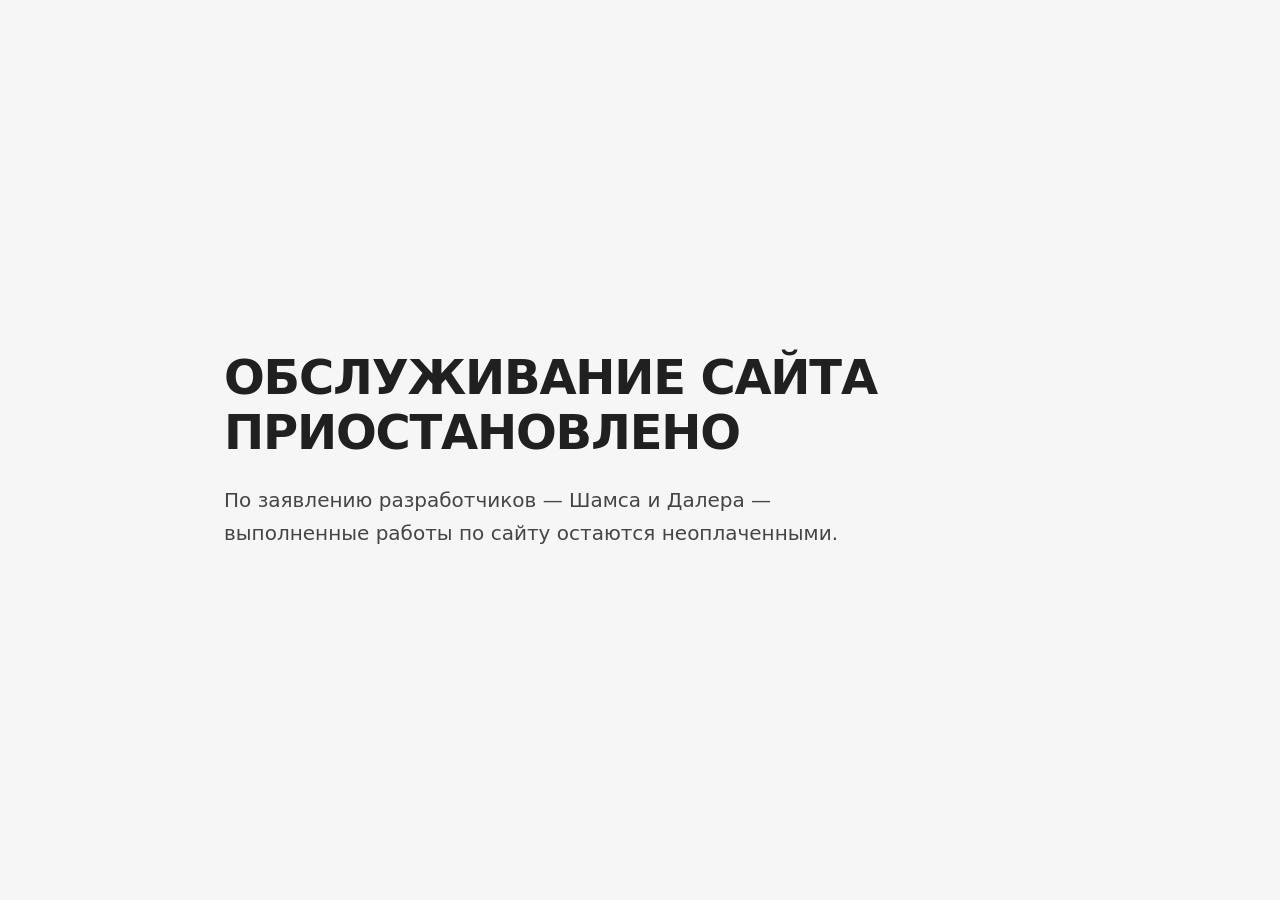
==== commit 2b5dc1e8: "chore: replace public site with attributed service suspension notice" ====
--- a/index.html
+++ b/index.html
@@ -1 +1,50 @@
-<!DOCTYPE html><html lang="en" class="no-js" data-scroll-behavior="smooth"><head><meta charSet="utf-8"/><meta name="viewport" content="width=device-width, initial-scale=1"/><link rel="preload" href="/fonts/cormorant-normal-500-latin.woff2" as="font" crossorigin="anonymous" type="font/woff2"/><link rel="preload" href="/fonts/manrope-normal-400-latin.woff2" as="font" crossorigin="anonymous" type="font/woff2"/><link rel="preload" as="image" href="/media/hero/current-padishah-logo-poster-crop-620.webp"/><link rel="stylesheet" href="/_next/static/chunks/0bkqv7ik801jo.css" data-precedence="next"/><link rel="preload" as="script" fetchPriority="low" href="/_next/static/chunks/01dkdyukbdpqq.js"/><script src="/_next/static/chunks/1oe38opv360nh.js" async=""></script><script src="/_next/static/chunks/25o46h8mdjlrg.js" async=""></script><script src="/_next/static/chunks/turbopack-0c6e6is11v8df.js" async=""></script><script src="/_next/static/chunks/2ynhpsd-1i1m_.js" async=""></script><script src="/_next/static/chunks/14mrh2-p_w84d.js" async=""></script><script src="/_next/static/chunks/2gijugzsh6iqb.js" async=""></script><script src="/_next/static/chunks/2gnqm4zecwuu0.js" async=""></script><script src="/_next/static/chunks/0panqjreog6cm.js" async=""></script><meta name="theme-color" content="#f7f3ea"/><link rel="preload" href="/fonts/cormorant-normal-500-latin.woff2" as="font" type="font/woff2" crossorigin="anonymous"/><link rel="preload" href="/fonts/manrope-normal-400-latin.woff2" as="font" type="font/woff2" crossorigin="anonymous"/><meta name="theme-color" content="#060505"/><meta name="color-scheme" content="light"/><title>Padishah Restaurant — 1920 Avenue U, Brooklyn</title><meta name="description" content="Padishah Restaurant at 1920 Avenue U, Brooklyn, NY 11229. Call (718) 743-9656 or open directions."/><meta property="og:title" content="Padishah Restaurant — 1920 Avenue U, Brooklyn"/><meta property="og:description" content="Padishah Restaurant at 1920 Avenue U, Brooklyn, NY 11229. Call (718) 743-9656 or open directions."/><meta property="og:locale" content="en_US"/><meta property="og:image" content="https://eatpadishah.com/og-padishah-logo.jpg"/><meta property="og:image:width" content="1200"/><meta property="og:image:height" content="630"/><meta property="og:image:alt" content="Padishah Restaurant — the crowned mark"/><meta property="og:type" content="website"/><meta name="twitter:card" content="summary_large_image"/><meta name="twitter:title" content="Padishah Restaurant — 1920 Avenue U, Brooklyn"/><meta name="twitter:description" content="Padishah Restaurant at 1920 Avenue U, Brooklyn, NY 11229. Call (718) 743-9656 or open directions."/><meta name="twitter:image" content="https://eatpadishah.com/og-padishah-logo.jpg"/><link rel="icon" href="/icon.png?icon.1b0y3zi49k8mg.png" sizes="128x128" type="image/png"/><script type="application/ld+json">{"@context":"https://schema.org","@type":"Restaurant","name":"Padishah Restaurant","telephone":"+17187439656","address":{"@type":"PostalAddress","streetAddress":"1920 Avenue U","addressLocality":"Brooklyn","addressRegion":"NY","postalCode":"11229","addressCountry":"US"},"sameAs":["https://www.instagram.com/padishah_restaurant/"],"hasMap":"https://maps.app.goo.gl/EA6BgBZ4ahG93eWDA"}</script><script>document.documentElement.classList.remove('no-js');</script><script src="/_next/static/chunks/0cz1d0mv5g_q7.js" noModule=""></script><script src="https://inkindscript.com/inkind.js" async></script></head><body><div hidden=""><!--$--><!--/$--></div><a class="u-skip" href="#hero">Skip to content</a><canvas id="stage" aria-hidden="true" data-motion="off"></canvas><header class="hdr" data-tone="ivory" data-scrolled="false"><div class="rail hdr__inner"><a class="hdr__brand" aria-label="Padishah Restaurant" href="/"><img src="/media/hero/current-padishah-logo-poster-crop-620.webp" alt="Padishah Restaurant logo" width="124" height="45"/><span class="hdr__where">1920 Avenue U<!-- --> · <!-- -->Brooklyn</span></a><nav class="hdr__nav" aria-label="Main navigation"><a href="/menu/">Menu</a><a href="/#fire">The fire</a><a href="/#chapters-banquets">Banquets</a><a href="/#visit">Visit</a></nav><div class="hdr__actions"><div class="langtoggle " role="group" aria-label="Language"><button type="button" aria-pressed="true" class="langtoggle__btn">EN</button><button type="button" aria-pressed="false" class="langtoggle__btn">RU</button></div><a class="btn btn--ghost" href="https://maps.app.goo.gl/EA6BgBZ4ahG93eWDA" target="_blank" rel="noreferrer noopener">Directions</a><a class="btn btn--gold" href="tel:+17187439656">Call</a></div></div></header><main><section id="hero" class="hero"><div class="hero__glow" aria-hidden="true"></div><div class="hero__texture" aria-hidden="true"></div><div class="carpet hero__carpet" aria-hidden="true"><svg class="carpet__svg" viewBox="0 0 132 520" preserveAspectRatio="xMinYMin slice" role="presentation"><defs><pattern id="carpet-tile" patternUnits="userSpaceOnUse" width="132" height="260"><rect x="0" y="0" width="92" height="260" fill="#7e1d2b"></rect><rect x="0" y="0" width="10" height="260" fill="#5d1420"></rect><rect x="12" y="0" width="3" height="260" fill="var(--gold-warm)"></rect><rect x="18" y="0" width="1.4" height="260" fill="#2b0504"></rect><rect x="84" y="0" width="1.4" height="260" fill="#2b0504"></rect><rect x="88" y="0" width="3" height="260" fill="var(--gold-warm)"></rect><g transform="translate(0 0)"><path d="M91,8 C112,12 122,34 123,56 L128,65 L123,74 C122,96 112,118 91,122 Z" fill="#7e1d2b" stroke="var(--gold-warm)" stroke-width="2"></path><path d="M91,22 C105,26 112,42 113,58 L117,65 L113,72 C112,88 105,104 91,108" fill="none" stroke="#d8a044" stroke-width="1.2" opacity="0.75"></path><circle cx="120" cy="65" r="2.4" fill="var(--gold-warm)"></circle><g transform="translate(50 65)"><circle r="25" fill="#2b0504"></circle><rect x="-16" y="-16" width="32" height="32" fill="#e8ddbf"></rect><rect x="-16" y="-16" width="32" height="32" fill="#e8ddbf" transform="rotate(45)"></rect><circle r="11" fill="#a32638"></circle><circle r="4" fill="var(--gold-warm)"></circle></g><path d="M0,-38 C6,-46 14,-46 16,-38 C17,-32 12,-28 7,-30" transform="translate(50 65) rotate(45)" fill="none" stroke="#2b0504" stroke-width="1.6" opacity="0.7"></path><path d="M0,-38 C6,-46 14,-46 16,-38 C17,-32 12,-28 7,-30" transform="translate(50 65) rotate(135)" fill="none" stroke="#2b0504" stroke-width="1.6" opacity="0.7"></path><path d="M0,-38 C6,-46 14,-46 16,-38 C17,-32 12,-28 7,-30" transform="translate(50 65) rotate(225)" fill="none" stroke="#2b0504" stroke-width="1.6" opacity="0.7"></path><path d="M0,-38 C6,-46 14,-46 16,-38 C17,-32 12,-28 7,-30" transform="translate(50 65) rotate(315)" fill="none" stroke="#2b0504" stroke-width="1.6" opacity="0.7"></path><g transform="translate(0 130)"><rect x="26" y="-4" width="8" height="8" fill="#d8a044" transform="rotate(45 30 0)"></rect><rect x="46" y="-4" width="8" height="8" fill="#d8a044" transform="rotate(45 50 0)"></rect><rect x="66" y="-4" width="8" height="8" fill="#d8a044" transform="rotate(45 70 0)"></rect></g></g><g transform="translate(0 130)"><path d="M91,8 C112,12 122,34 123,56 L128,65 L123,74 C122,96 112,118 91,122 Z" fill="#7e1d2b" stroke="var(--gold-warm)" stroke-width="2"></path><path d="M91,22 C105,26 112,42 113,58 L117,65 L113,72 C112,88 105,104 91,108" fill="none" stroke="#d8a044" stroke-width="1.2" opacity="0.75"></path><circle cx="120" cy="65" r="2.4" fill="var(--gold-warm)"></circle><g transform="translate(50 65)"><circle r="25" fill="#2b0504"></circle><rect x="-16" y="-16" width="32" height="32" fill="#e8ddbf"></rect><rect x="-16" y="-16" width="32" height="32" fill="#e8ddbf" transform="rotate(45)"></rect><circle r="11" fill="#a32638"></circle><circle r="4" fill="var(--gold-warm)"></circle></g><path d="M0,-38 C6,-46 14,-46 16,-38 C17,-32 12,-28 7,-30" transform="translate(50 65) rotate(45)" fill="none" stroke="#2b0504" stroke-width="1.6" opacity="0.7"></path><path d="M0,-38 C6,-46 14,-46 16,-38 C17,-32 12,-28 7,-30" transform="translate(50 65) rotate(135)" fill="none" stroke="#2b0504" stroke-width="1.6" opacity="0.7"></path><path d="M0,-38 C6,-46 14,-46 16,-38 C17,-32 12,-28 7,-30" transform="translate(50 65) rotate(225)" fill="none" stroke="#2b0504" stroke-width="1.6" opacity="0.7"></path><path d="M0,-38 C6,-46 14,-46 16,-38 C17,-32 12,-28 7,-30" transform="translate(50 65) rotate(315)" fill="none" stroke="#2b0504" stroke-width="1.6" opacity="0.7"></path><g transform="translate(0 130)"><rect x="26" y="-4" width="8" height="8" fill="#d8a044" transform="rotate(45 30 0)"></rect><rect x="46" y="-4" width="8" height="8" fill="#d8a044" transform="rotate(45 50 0)"></rect><rect x="66" y="-4" width="8" height="8" fill="#d8a044" transform="rotate(45 70 0)"></rect></g></g></pattern></defs><rect x="0" y="0" width="132" height="520" fill="url(#carpet-tile)"></rect></svg></div><div class="rail hero__grid"><div class="hero__body"><div class="seal hero__seal" aria-hidden="true"><svg class="seal__svg" viewBox="-60 -60 120 120" role="presentation"><defs><path id="seal-orbit" d="M 0,-44 A 44,44 0 1,1 -0.01,-44"></path></defs><circle r="57" class="seal__rim"></circle><circle r="31" class="seal__rim seal__rim--inner"></circle><g class="seal__spin"><text class="seal__text"><textPath href="#seal-orbit" startOffset="0">PADISHAH · 1920 AVENUE U · BROOKLYN · NY ·</textPath></text></g><g class="seal__star"><rect x="-11" y="-11" width="22" height="22"></rect><rect x="-11" y="-11" width="22" height="22" transform="rotate(45)"></rect><circle r="4.5"></circle></g></svg></div><p class="eyebrow hero__eyebrow">1920 Avenue U · Brooklyn</p><h1 class="hero__title"><span class="hero__line" style="animation-delay:120ms"><span>Off the <em class="hero__flame">fire</em>,</span></span><span class="hero__line" style="animation-delay:250ms"><span>onto the table.</span></span></h1><p class="hero__sub"><span>Uzbek and Central Asian cuisine</span> <!-- -->at 1920 Avenue U in Brooklyn.</p><div class="hero__cta"><a class="btn btn--gold btn--lg" href="/menu/">View the menu<span class="btn__arr" aria-hidden="true">→</span></a><a class="btn btn--ghost btn--lg" href="tel:+17187439656">Call (718) 743-9656</a></div><p class="hero__hours"><span class="hero__hours-dot" aria-hidden="true"></span>10:00 AM – 10:00 PM</p></div><div class="hero__collage"><span class="hero__disc" aria-hidden="true" data-drift="0.09"><span class="hero__disc-settle"></span></span><span class="hero__shard" aria-hidden="true" data-drift="0.03"><span class="hero__shard-settle"></span></span><div class="hero__ornament-slot" data-drift="0.06"><div class="ornament reveal hero__ornament" aria-hidden="true"><svg class="ornament__svg ornament__svg--draw" viewBox="-170 -170 340 340" role="presentation" preserveAspectRatio="xMidYMid meet"><circle class="ornament__ring" r="150"></circle><circle class="ornament__ring ornament__ring--inner" r="56"></circle><path class="ornament__curl" d="M 0,-118 C 26,-150 74,-146 82,-112 C 88,-86 66,-64 42,-70 C 24,-74 16,-92 28,-104 C 36,-112 50,-110 52,-98" transform="rotate(0)"></path><path class="ornament__curl" d="M 0,-118 C 26,-150 74,-146 82,-112 C 88,-86 66,-64 42,-70 C 24,-74 16,-92 28,-104 C 36,-112 50,-110 52,-98" transform="rotate(45)"></path><path class="ornament__curl" d="M 0,-118 C 26,-150 74,-146 82,-112 C 88,-86 66,-64 42,-70 C 24,-74 16,-92 28,-104 C 36,-112 50,-110 52,-98" transform="rotate(90)"></path><path class="ornament__curl" d="M 0,-118 C 26,-150 74,-146 82,-112 C 88,-86 66,-64 42,-70 C 24,-74 16,-92 28,-104 C 36,-112 50,-110 52,-98" transform="rotate(135)"></path><path class="ornament__curl" d="M 0,-118 C 26,-150 74,-146 82,-112 C 88,-86 66,-64 42,-70 C 24,-74 16,-92 28,-104 C 36,-112 50,-110 52,-98" transform="rotate(180)"></path><path class="ornament__curl" d="M 0,-118 C 26,-150 74,-146 82,-112 C 88,-86 66,-64 42,-70 C 24,-74 16,-92 28,-104 C 36,-112 50,-110 52,-98" transform="rotate(225)"></path><path class="ornament__curl" d="M 0,-118 C 26,-150 74,-146 82,-112 C 88,-86 66,-64 42,-70 C 24,-74 16,-92 28,-104 C 36,-112 50,-110 52,-98" transform="rotate(270)"></path><path class="ornament__curl" d="M 0,-118 C 26,-150 74,-146 82,-112 C 88,-86 66,-64 42,-70 C 24,-74 16,-92 28,-104 C 36,-112 50,-110 52,-98" transform="rotate(315)"></path></svg></div></div><div class="hero__print" data-drift="0.045" data-drift-rotate="-0.8"><div class="hero__print-settle"><figure class="frame "><div class="frame__core" style="aspect-ratio:352 / 440"><picture><source type="image/webp" srcSet="/media/food/storefront-print-352.webp 352w" sizes="(min-width: 900px) 300px, 44vw"/><img src="/media/food/storefront-print-352.jpg" srcSet="/media/food/storefront-print-352.jpg 352w" sizes="(min-width: 900px) 300px, 44vw" alt="The Padishah storefront sign over the flowered entrance" width="352" height="440" loading="lazy" decoding="async" style="background-image:url([data-uri]);background-size:cover"/></picture></div></figure><div class="ornament reveal hero__ornament hero__ornament--echo" aria-hidden="true"><svg class="ornament__svg ornament__svg--draw" viewBox="-170 -170 340 340" role="presentation" preserveAspectRatio="xMidYMid meet"><circle class="ornament__ring" r="150"></circle><circle class="ornament__ring ornament__ring--inner" r="56"></circle><path class="ornament__curl" d="M 0,-118 C 26,-150 74,-146 82,-112 C 88,-86 66,-64 42,-70 C 24,-74 16,-92 28,-104 C 36,-112 50,-110 52,-98" transform="rotate(0)"></path><path class="ornament__curl" d="M 0,-118 C 26,-150 74,-146 82,-112 C 88,-86 66,-64 42,-70 C 24,-74 16,-92 28,-104 C 36,-112 50,-110 52,-98" transform="rotate(45)"></path><path class="ornament__curl" d="M 0,-118 C 26,-150 74,-146 82,-112 C 88,-86 66,-64 42,-70 C 24,-74 16,-92 28,-104 C 36,-112 50,-110 52,-98" transform="rotate(90)"></path><path class="ornament__curl" d="M 0,-118 C 26,-150 74,-146 82,-112 C 88,-86 66,-64 42,-70 C 24,-74 16,-92 28,-104 C 36,-112 50,-110 52,-98" transform="rotate(135)"></path><path class="ornament__curl" d="M 0,-118 C 26,-150 74,-146 82,-112 C 88,-86 66,-64 42,-70 C 24,-74 16,-92 28,-104 C 36,-112 50,-110 52,-98" transform="rotate(180)"></path><path class="ornament__curl" d="M 0,-118 C 26,-150 74,-146 82,-112 C 88,-86 66,-64 42,-70 C 24,-74 16,-92 28,-104 C 36,-112 50,-110 52,-98" transform="rotate(225)"></path><path class="ornament__curl" d="M 0,-118 C 26,-150 74,-146 82,-112 C 88,-86 66,-64 42,-70 C 24,-74 16,-92 28,-104 C 36,-112 50,-110 52,-98" transform="rotate(270)"></path><path class="ornament__curl" d="M 0,-118 C 26,-150 74,-146 82,-112 C 88,-86 66,-64 42,-70 C 24,-74 16,-92 28,-104 C 36,-112 50,-110 52,-98" transform="rotate(315)"></path></svg></div></div></div><div class="hero__arch" data-drift="0.05"><div class="cartouche reveal hero__crest"><svg class="cartouche__svg cartouche__svg--draw" viewBox="0 0 1000 560" role="presentation" aria-hidden="true" preserveAspectRatio="xMidYMid meet"><path d="M 44 176 C 44 118 88 74 146 74 L 372 74 C 396 74 412 64 421 44 L 436 12 C 442 0 456 0 462 12 L 474 38 C 480 51 489 57 500 57 C 511 57 520 51 526 38 L 538 12 C 544 0 558 0 564 12 L 579 44 C 588 64 604 74 628 74 L 854 74 C 912 74 956 118 956 176 L 956 398 C 956 456 912 500 854 500 L 146 500 C 88 500 44 456 44 398 Z" class="cartouche__outer"></path><path d="M 92 186 C 92 148 122 118 160 118 L 386 118 C 414 118 434 104 444 82 C 452 64 466 62 478 78 C 486 89 492 93 500 93 C 508 93 514 89 522 78 C 534 62 548 64 556 82 C 566 104 586 118 614 118 L 840 118 C 878 118 908 148 908 186 L 908 388 C 908 426 878 456 840 456 L 160 456 C 122 456 92 426 92 388 Z" class="cartouche__inner"></path></svg></div><span class="hero__arch-echo" aria-hidden="true"></span><figure class="frame frame--loop " data-portrait="true"><div class="frame__core"><video poster="/media/motion/fire-poster.webp" muted="" loop="" playsInline="" preload="auto" aria-label="Lulya kebabs over coals, smoke rolling through the rank of skewers" data-ready="false"></video></div></figure><p class="hero__caption micro">The grill — the restaurant&#x27;s own footage.</p></div><div class="hero__snap" data-drift="0.08" data-drift-rotate="1.6"><div class="hero__snap-settle"><figure class="frame "><div class="frame__core" style="aspect-ratio:1080 / 1350"><picture><source type="image/webp" srcSet="/media/food/lulya-smoke-640.webp 640w, /media/food/lulya-smoke-1080.webp 1080w" sizes="(min-width: 900px) 190px, 34vw"/><img src="/media/food/lulya-smoke-1080.jpg" srcSet="/media/food/lulya-smoke-640.jpg 640w, /media/food/lulya-smoke-1080.jpg 1080w" sizes="(min-width: 900px) 190px, 34vw" alt="The lulya rank in rolling smoke" width="1080" height="1350" loading="lazy" decoding="async" style="background-image:url([data-uri]);background-size:cover"/></picture></div></figure></div></div></div></div></section><section id="fire" class="section section--ink fire"><div class="rail fire__inner"><div class="fire__copy reveal"><p class="eyebrow">From the grill</p><h2>It starts at the coals.</h2><p class="lead">Lamb ribs, lulya, liver and chicken go over the fire on long skewers, then straight to a wooden board with red onion, lemon and herbs. That short walk from the grill to your table is the whole idea.</p><ul class="fire__facts" data-stagger="true"><li class="reveal">One trough.</li><li class="reveal">Skewers in ranks.</li><li class="reveal">The smoke goes up.</li></ul></div><div class="fire__media reveal"><figure class="frame frame--loop " data-portrait="true"><div class="frame__core"><video poster="/media/motion/fire-poster.webp" muted="" loop="" playsInline="" preload="none" aria-label="Lulya kebabs over coals, smoke rolling through the rank of skewers" data-ready="false"></video></div></figure><p class="micro">Shot in the restaurant&#x27;s kitchen, August 2026.</p></div></div></section><section id="chapters" class="section section--ivory chapters"><div class="rail"><header class="chapters__head reveal"><p class="eyebrow">Chapter by chapter</p><h2>What the kitchen makes.</h2></header><div class="chapters__tabs" role="tablist" aria-label="Kitchen chapters"><button id="chapters-tab-meat" type="button" role="tab" aria-selected="true" aria-controls="chapters-panel" tabindex="0" class="chapters__tab">The grill</button><button id="chapters-tab-plated" type="button" role="tab" aria-selected="false" aria-controls="chapters-panel" tabindex="-1" class="chapters__tab">From the chef</button><button id="chapters-tab-appetizers" type="button" role="tab" aria-selected="false" aria-controls="chapters-panel" tabindex="-1" class="chapters__tab">Appetizers</button><button id="chapters-tab-desserts" type="button" role="tab" aria-selected="false" aria-controls="chapters-panel" tabindex="-1" class="chapters__tab">The sweet table</button><button id="chapters-tab-banquets" type="button" role="tab" aria-selected="false" aria-controls="chapters-panel" tabindex="-1" class="chapters__tab">Banquets</button><button id="chapters-tab-room" type="button" role="tab" aria-selected="false" aria-controls="chapters-panel" tabindex="-1" class="chapters__tab">The room</button></div><div id="chapters-panel" role="tabpanel" aria-labelledby="chapters-tab-meat" class="chapters__panel"><p class="lead chapters__line">Raw ranks head for the coals; lulya breathes in the smoke. Sixteen kebab entries on the restaurant’s own menu.</p><div class="chapters__grid"><div class="chapters__tile chapters__tile--big chapters__tile--portrait" style="animation-delay:0ms" data-drift="0.03"><figure class="frame frame--loop " data-portrait="true"><div class="frame__core"><video poster="/media/motion/mangal-poster.webp" muted="" loop="" playsInline="" preload="none" aria-label="Shashlik skewers over glowing red coals" data-ready="false"></video></div></figure></div><div class="chapters__tile  chapters__tile--portrait" style="animation-delay:110ms" data-drift="0.045"><figure class="frame frame--loop " data-portrait="true"><div class="frame__core"><video poster="/media/motion/raw-rank-poster.webp" muted="" loop="" playsInline="" preload="none" aria-label="Raw lamb skewers laid in ranks, headed for the grill" data-ready="false"></video></div></figure></div><div class="chapters__tile  chapters__tile--portrait" style="animation-delay:220ms" data-drift="0.03"><figure class="frame "><div class="frame__core" style="aspect-ratio:1080 / 1350"><picture><source type="image/webp" srcSet="/media/food/board-overhead-640.webp 640w, /media/food/board-overhead-1080.webp 1080w" sizes="(min-width: 900px) 30vw, 90vw"/><img src="/media/food/board-overhead-1080.jpg" srcSet="/media/food/board-overhead-640.jpg 640w, /media/food/board-overhead-1080.jpg 1080w" sizes="(min-width: 900px) 30vw, 90vw" alt="The shashlik board from above: skewers, fries and red onion" width="1080" height="1350" loading="lazy" decoding="async" style="background-image:url([data-uri]);background-size:cover"/></picture></div></figure></div></div><div class="chapters__foot"><a class="btn btn--gold" href="/menu/">Open the menu</a></div></div></div></section><section id="passage" class="passage"><div class="rail passage__inner"><div class="cartouche reveal passage__plate"><svg class="cartouche__svg cartouche__svg--draw" viewBox="0 0 1000 560" role="presentation" aria-hidden="true" preserveAspectRatio="xMidYMid meet"><path d="M 44 176 C 44 118 88 74 146 74 L 372 74 C 396 74 412 64 421 44 L 436 12 C 442 0 456 0 462 12 L 474 38 C 480 51 489 57 500 57 C 511 57 520 51 526 38 L 538 12 C 544 0 558 0 564 12 L 579 44 C 588 64 604 74 628 74 L 854 74 C 912 74 956 118 956 176 L 956 398 C 956 456 912 500 854 500 L 146 500 C 88 500 44 456 44 398 Z" class="cartouche__outer"></path><path d="M 92 186 C 92 148 122 118 160 118 L 386 118 C 414 118 434 104 444 82 C 452 64 466 62 478 78 C 486 89 492 93 500 93 C 508 93 514 89 522 78 C 534 62 548 64 556 82 C 566 104 586 118 614 118 L 840 118 C 878 118 908 148 908 186 L 908 388 C 908 426 878 456 840 456 L 160 456 C 122 456 92 426 92 388 Z" class="cartouche__inner"></path></svg><div class="cartouche__slot"><h2 class="passage__title">From salads to skewers.</h2><a class="btn btn--gold" href="/menu/">Open the full menu</a></div></div></div></section><section id="menu-preview" class="section section--cream menupreview"><div class="rail"><header class="menupreview__head reveal"><p class="eyebrow">The menu</p><h2>Eight sections, one hundred forty-three dishes.</h2><p class="lead">Specials, soups and salads, cold and hot appetizers, shish kebabs, fish, sides, desserts and drinks — with the restaurant’s own prices.</p></header><ul class="menupreview__grid" data-stagger="true"><li class="catcard reveal"><a href="/menu/"><span class="catcard__name">Specials</span><span class="catcard__count">6</span></a></li><li class="catcard reveal"><a href="/menu/"><span class="catcard__name">Soups &amp; Salads</span><span class="catcard__count">38</span></a></li><li class="catcard reveal"><a href="/menu/"><span class="catcard__name">Cold Appetizers</span><span class="catcard__count">12</span></a></li><li class="catcard reveal"><a href="/menu/"><span class="catcard__name">Hot Appetizers</span><span class="catcard__count">27</span></a></li><li class="catcard reveal"><a href="/menu/"><span class="catcard__name">Shish Kebabs</span><span class="catcard__count">16</span></a></li><li class="catcard reveal"><a href="/menu/"><span class="catcard__name">Fish Entrées</span><span class="catcard__count">8</span></a></li><li class="catcard reveal"><a href="/menu/"><span class="catcard__name">Sides</span><span class="catcard__count">4</span></a></li><li class="catcard reveal"><a href="/menu/"><span class="catcard__name">Desserts &amp; Drinks</span><span class="catcard__count">32</span></a></li></ul></div></section><section id="stories" class="section section--cream stories" aria-label="Kitchen stories"><div class="rail"><header class="stories__head stories__headrow reveal"><div><p class="eyebrow">Swipe through</p><h2>The kitchen, moving.</h2></div><div class="stories__nav"><button type="button" class="stories__arrow" aria-label="Previous">←</button><button type="button" class="stories__arrow" aria-label="Next">→</button></div></header></div><div class="stories__rail" role="list"><div class="stories__card reveal" role="listitem" style="--i:0"><figure class="frame frame--loop " data-portrait="true"><div class="frame__core"><video poster="/media/motion/storefront-walk-poster.webp" muted="" loop="" playsInline="" preload="none" aria-label="The Avenue U storefront with the Padishah sign, then a walk into the room" data-ready="false"></video></div></figure><p class="stories__label">Off Avenue U</p></div><div class="stories__card reveal" role="listitem" style="--i:1"><figure class="frame frame--loop " data-portrait="true"><div class="frame__core"><video poster="/media/motion/mangal-poster.webp" muted="" loop="" playsInline="" preload="none" aria-label="Shashlik skewers over glowing red coals" data-ready="false"></video></div></figure><p class="stories__label">Over the coals</p></div><div class="stories__card reveal" role="listitem" style="--i:2"><figure class="frame frame--loop " data-portrait="true"><div class="frame__core"><video poster="/media/motion/raw-rank-poster.webp" muted="" loop="" playsInline="" preload="none" aria-label="Raw lamb skewers laid in ranks, headed for the grill" data-ready="false"></video></div></figure><p class="stories__label">To the fire</p></div><div class="stories__card reveal" role="listitem" style="--i:3"><figure class="frame frame--loop " data-portrait="true"><div class="frame__core"><video poster="/media/motion/plated-spin-poster.webp" muted="" loop="" playsInline="" preload="none" aria-label="The pedestal salad crown on the laid table" data-ready="false"></video></div></figure><p class="stories__label">From the chef</p></div><div class="stories__card reveal" role="listitem" style="--i:4"><figure class="frame frame--loop " data-portrait="true"><div class="frame__core"><video poster="/media/motion/dessert-glasses-poster.webp" muted="" loop="" playsInline="" preload="none" aria-label="Dessert glasses with gold-wrapped chocolates and fruit plates" data-ready="false"></video></div></figure><p class="stories__label">The sweet table</p></div><div class="stories__card reveal" role="listitem" style="--i:5"><figure class="frame frame--loop " data-portrait="true"><div class="frame__core"><video poster="/media/motion/banquet-grand-poster.webp" muted="" loop="" playsInline="" preload="none" aria-label="The banquet table end to end: fruit towers, plates and flowers, chairs empty" data-ready="false"></video></div></figure><p class="stories__label">The grand table</p></div><div class="stories__card reveal" role="listitem" style="--i:6"><figure class="frame frame--loop " data-portrait="true"><div class="frame__core"><video poster="/media/motion/terrace-poster.webp" muted="" loop="" playsInline="" preload="none" aria-label="The flower terrace: pink drapes, flower balls and blossoms" data-ready="false"></video></div></figure><p class="stories__label">The terrace</p></div><div class="stories__card reveal" role="listitem" style="--i:7"><figure class="frame frame--loop " data-portrait="true"><div class="frame__core"><video poster="/media/motion/furshet-poster.webp" muted="" loop="" playsInline="" preload="none" aria-label="Furshet salads topped with crispy potato nests" data-ready="false"></video></div></figure><p class="stories__label">The furshet</p></div><div class="stories__card reveal" role="listitem" style="--i:8"><figure class="frame frame--loop " data-portrait="true"><div class="frame__core"><video poster="/media/motion/meat-platter-poster.webp" muted="" loop="" playsInline="" preload="none" aria-label="Meat platter closeups with cherry tomatoes and peppers" data-ready="false"></video></div></figure><p class="stories__label">The platter</p></div><div class="stories__card reveal" role="listitem" style="--i:9"><figure class="frame frame--loop " data-portrait="true"><div class="frame__core"><video poster="/media/motion/ribs-fries-poster.webp" muted="" loop="" playsInline="" preload="none" aria-label="Cooked ribs piled over fries in a serving tray" data-ready="false"></video></div></figure><p class="stories__label">Ribs and fries</p></div></div><p class="rail micro stories__note reveal">All filmed by the restaurant itself, August 2026.</p></section><div class="band" aria-hidden="true"><p class="band__track">Off the fire — onto the table  ·  С огня — сразу на стол  ·  Off the fire — onto the table  ·  С огня — сразу на стол  ·</p></div><section id="visit" class="section section--cream visit"><div class="rail visit__inner"><div class="visit__copy reveal"><p class="eyebrow">Visit</p><h2 class="visit__addr">1920 Avenue U, Brooklyn.</h2><p class="lead">Call the restaurant with menu questions.</p><div class="visit__cta"><a class="btn btn--gold btn--lg" href="tel:+17187439656">Call (718) 743-9656</a><a class="btn btn--ghost btn--lg" href="https://maps.app.goo.gl/EA6BgBZ4ahG93eWDA" target="_blank" rel="noreferrer noopener">Open in Google Maps</a></div><div class="visit__store reveal" data-drift="0.03"><figure class="frame frame--loop " data-portrait="true"><div class="frame__core"><video poster="/media/motion/storefront-walk-poster.webp" muted="" loop="" playsInline="" preload="none" aria-label="The Avenue U storefront with the Padishah sign, then a walk into the room" data-ready="false"></video></div></figure></div></div><div class="visit__facts reveal"><div class="visit__block"><h3>Hours</h3><ul class="hours"><li><span class="hours__day">Monday</span><span class="hours__val">10:00 AM–10:00 PM</span></li><li><span class="hours__day">Tuesday</span><span class="hours__val">10:00 AM–10:00 PM</span></li><li><span class="hours__day">Wednesday</span><span class="hours__val">10:00 AM–10:00 PM</span></li><li><span class="hours__day">Thursday</span><span class="hours__val">10:00 AM–10:00 PM</span></li><li><span class="hours__day">Friday</span><span class="hours__val">10:00 AM–10:00 PM</span></li><li><span class="hours__day">Saturday</span><span class="hours__val">10:00 AM–10:00 PM</span></li><li><span class="hours__day">Sunday</span><span class="hours__val">10:00 AM–10:00 PM</span></li></ul><p class="micro">From a public listing, checked 2026-07-31. Please call before you come.</p></div><div class="visit__block"><h3>Phone</h3><p class="visit__phone"><a href="tel:+17187439656">(718) 743-9656</a></p><h3>Instagram</h3><p><a href="https://www.instagram.com/padishah_restaurant/" target="_blank" rel="noreferrer noopener">@padishah_restaurant</a></p><h3>Order online</h3><p><a href="https://www.grubhub.com/restaurant/padishah-1920-avenue-u-brooklyn/4109304" target="_blank" rel="noreferrer noopener">Grubhub</a></p></div></div></div></section></main><footer class="ftr"><div class="rail ftr__inner"><div class="ftr__brand"><img src="/media/hero/current-padishah-logo-poster-crop-620.webp" alt="Padishah Restaurant logo" width="124" height="45"/><p class="ftr__addr">1920 Avenue U, Brooklyn, NY 11229<br/><a href="tel:+17187439656">(718) 743-9656</a></p></div><nav class="ftr__links" aria-label="Footer navigation"><a href="/menu/">Menu</a><a href="https://www.instagram.com/padishah_restaurant/" target="_blank" rel="noreferrer noopener">Instagram</a><a href="https://maps.app.goo.gl/EA6BgBZ4ahG93eWDA" target="_blank" rel="noreferrer noopener">Open in Google Maps</a><a href="https://www.grubhub.com/restaurant/padishah-1920-avenue-u-brooklyn/4109304" target="_blank" rel="noreferrer noopener">Order online</a></nav><p class="ftr__note">Facts checked 2026-07-31.</p></div></footer><div class="sticky-actions" data-show="false"><a href="tel:+17187439656" class="sticky-actions__btn sticky-actions__btn--gold">Call</a><a href="https://maps.app.goo.gl/EA6BgBZ4ahG93eWDA" target="_blank" rel="noreferrer noopener" class="sticky-actions__btn">Directions</a><a class="sticky-actions__btn" href="/menu/">Menu</a></div><!--$--><!--/$--><script src="/_next/static/chunks/01dkdyukbdpqq.js" id="_R_" async=""></script><script>(self.__next_f=self.__next_f||[]).push([0])</script><script>self.__next_f.push([1,"1:\"$Sreact.fragment\"\n2:I[52730,[\"/_next/static/chunks/2ynhpsd-1i1m_.js\",\"/_next/static/chunks/14mrh2-p_w84d.js\",\"/_next/static/chunks/2gijugzsh6iqb.js\"],\"LangProvider\"]\n3:I[4121,[\"/_next/static/chunks/2ynhpsd-1i1m_.js\",\"/_next/static/chunks/14mrh2-p_w84d.js\",\"/_next/static/chunks/2gijugzsh6iqb.js\"],\"SkipLink\"]\n4:I[39756,[\"/_next/static/chunks/2ynhpsd-1i1m_.js\",\"/_next/static/chunks/14mrh2-p_w84d.js\",\"/_next/static/chunks/2gijugzsh6iqb.js\"],\"default\"]\n5:I[37457,[\"/_next/static/chunks/2ynhpsd-1i1m_.js\",\"/_next/static/chunks/14mrh2-p_w84d.js\",\"/_next/static/chunks/2gijugzsh6iqb.js\"],\"default\"]\n6:I[29306,[\"/_next/static/chunks/2ynhpsd-1i1m_.js\",\"/_next/static/chunks/14mrh2-p_w84d.js\",\"/_next/static/chunks/2gijugzsh6iqb.js\",\"/_next/static/chunks/2gnqm4zecwuu0.js\"],\"default\"]\n7:I[54523,[\"/_next/static/chunks/2ynhpsd-1i1m_.js\",\"/_next/static/chunks/14mrh2-p_w84d.js\",\"/_next/static/chunks/2gijugzsh6iqb.js\",\"/_next/static/chunks/0panqjreog6cm.js\"],\"default\"]\n8:I[97367,[\"/_next/static/chunks/2ynhpsd-1i1m_.js\",\"/_next/static/chunks/14mrh2-p_w84d.js\",\"/_next/static/chunks/2gijugzsh6iqb.js\"],\"OutletBoundary\"]\n9:\"$Sreact.suspense\"\nb:I[97367,[\"/_next/static/chunks/2ynhpsd-1i1m_.js\",\"/_next/static/chunks/14mrh2-p_w84d.js\",\"/_next/static/chunks/2gijugzsh6iqb.js\"],\"ViewportBoundary\"]\nd:I[97367,[\"/_next/static/chunks/2ynhpsd-1i1m_.js\",\"/_next/static/chunks/14mrh2-p_w84d.js\",\"/_next/static/chunks/2gijugzsh6iqb.js\"],\"MetadataBoundary\"]\nf:I[68027,[\"/_next/static/chunks/2ynhpsd-1i1m_.js\",\"/_next/static/chunks/14mrh2-p_w84d.js\",\"/_next/static/chunks/2gijugzsh6iqb.js\"],\"default\",1]\n:HL[\"/_next/static/chunks/0bkqv7ik801jo.css\",\"style\"]\n:HL[\"/fonts/cormorant-normal-500-latin.woff2\",\"font\",{\"crossOrigin\":\"anonymous\",\"type\":\"font/woff2\"}]\n:HL[\"/fonts/manrope-normal-400-latin.woff2\",\"font\",{\"crossOrigin\":\"anonymous\",\"type\":\"font/woff2\"}]\n"])</script><script>self.__next_f.push([1,"0:{\"P\":null,\"c\":[\"\",\"\"],\"q\":\"\",\"i\":false,\"f\":[[[\"\",{\"children\":[\"__PAGE__\",{}]},\"$undefined\",\"$undefined\",16],[[\"$\",\"$1\",\"c\",{\"children\":[[[\"$\",\"link\",\"0\",{\"rel\":\"stylesheet\",\"href\":\"/_next/static/chunks/0bkqv7ik801jo.css\",\"precedence\":\"next\",\"crossOrigin\":\"$undefined\",\"nonce\":\"$undefined\"}],[\"$\",\"script\",\"script-0\",{\"src\":\"/_next/static/chunks/2ynhpsd-1i1m_.js\",\"async\":true,\"nonce\":\"$undefined\"}],[\"$\",\"script\",\"script-1\",{\"src\":\"/_next/static/chunks/14mrh2-p_w84d.js\",\"async\":true,\"nonce\":\"$undefined\"}],[\"$\",\"script\",\"script-2\",{\"src\":\"/_next/static/chunks/2gijugzsh6iqb.js\",\"async\":true,\"nonce\":\"$undefined\"}]],[\"$\",\"html\",null,{\"lang\":\"en\",\"className\":\"no-js\",\"data-scroll-behavior\":\"smooth\",\"suppressHydrationWarning\":true,\"children\":[[\"$\",\"head\",null,{\"children\":[[\"$\",\"meta\",null,{\"name\":\"theme-color\",\"content\":\"#f7f3ea\"}],[\"$\",\"link\",null,{\"rel\":\"preload\",\"href\":\"/fonts/cormorant-normal-500-latin.woff2\",\"as\":\"font\",\"type\":\"font/woff2\",\"crossOrigin\":\"anonymous\"}],[\"$\",\"link\",null,{\"rel\":\"preload\",\"href\":\"/fonts/manrope-normal-400-latin.woff2\",\"as\":\"font\",\"type\":\"font/woff2\",\"crossOrigin\":\"anonymous\"}],[\"$\",\"script\",null,{\"type\":\"application/ld+json\",\"dangerouslySetInnerHTML\":{\"__html\":\"{\\\"@context\\\":\\\"https://schema.org\\\",\\\"@type\\\":\\\"Restaurant\\\",\\\"name\\\":\\\"Padishah Restaurant\\\",\\\"telephone\\\":\\\"+17187439656\\\",\\\"address\\\":{\\\"@type\\\":\\\"PostalAddress\\\",\\\"streetAddress\\\":\\\"1920 Avenue U\\\",\\\"addressLocality\\\":\\\"Brooklyn\\\",\\\"addressRegion\\\":\\\"NY\\\",\\\"postalCode\\\":\\\"11229\\\",\\\"addressCountry\\\":\\\"US\\\"},\\\"sameAs\\\":[\\\"https://www.instagram.com/padishah_restaurant/\\\"],\\\"hasMap\\\":\\\"https://maps.app.goo.gl/EA6BgBZ4ahG93eWDA\\\"}\"}}],[\"$\",\"script\",null,{\"dangerouslySetInnerHTML\":{\"__html\":\"document.documentElement.classList.remove('no-js');\"}}]]}],[\"$\",\"body\",null,{\"children\":[\"$\",\"$L2\",null,{\"children\":[[\"$\",\"$L3\",null,{}],[\"$\",\"$L4\",null,{\"parallelRouterKey\":\"children\",\"error\":\"$undefined\",\"errorStyles\":\"$undefined\",\"errorScripts\":\"$undefined\",\"template\":[\"$\",\"$L5\",null,{}],\"templateStyles\":\"$undefined\",\"templateScripts\":\"$undefined\",\"notFound\":[[\"$\",\"$L6\",null,{}],[]],\"forbidden\":\"$undefined\",\"unauthorized\":\"$undefined\"}]]}]}]]}]]}],{\"children\":[[\"$\",\"$1\",\"c\",{\"children\":[[\"$\",\"$L7\",null,{}],[[\"$\",\"script\",\"script-0\",{\"src\":\"/_next/static/chunks/0panqjreog6cm.js\",\"async\":true,\"nonce\":\"$undefined\"}]],[\"$\",\"$L8\",null,{\"children\":[\"$\",\"$9\",null,{\"name\":\"Next.MetadataOutlet\",\"children\":\"$@a\"}]}]]}],{},null,false,null]},null,false,null],[\"$\",\"$1\",\"h\",{\"children\":[null,[\"$\",\"$Lb\",null,{\"children\":\"$Lc\"}],[\"$\",\"div\",null,{\"hidden\":true,\"children\":[\"$\",\"$Ld\",null,{\"children\":[\"$\",\"$9\",null,{\"name\":\"Next.Metadata\",\"children\":\"$Le\"}]}]}],null]}],false]],\"m\":\"$undefined\",\"G\":[\"$f\",[[\"$\",\"link\",\"0\",{\"rel\":\"stylesheet\",\"href\":\"/_next/static/chunks/0bkqv7ik801jo.css\",\"precedence\":\"next\",\"crossOrigin\":\"$undefined\",\"nonce\":\"$undefined\"}]]],\"S\":true,\"h\":null,\"s\":\"$undefined\",\"l\":\"$undefined\",\"p\":\"$undefined\",\"d\":\"$undefined\",\"b\":\"hP9oHiVCV0OfHrqtEophH\"}\n"])</script><script>self.__next_f.push([1,"c:[[\"$\",\"meta\",\"0\",{\"charSet\":\"utf-8\"}],[\"$\",\"meta\",\"1\",{\"name\":\"viewport\",\"content\":\"width=device-width, initial-scale=1\"}],[\"$\",\"meta\",\"2\",{\"name\":\"theme-color\",\"content\":\"#060505\"}],[\"$\",\"meta\",\"3\",{\"name\":\"color-scheme\",\"content\":\"light\"}]]\n"])</script><script>self.__next_f.push([1,"10:I[27201,[\"/_next/static/chunks/2ynhpsd-1i1m_.js\",\"/_next/static/chunks/14mrh2-p_w84d.js\",\"/_next/static/chunks/2gijugzsh6iqb.js\"],\"IconMark\"]\na:null\n"])</script><script>self.__next_f.push([1,"e:[[\"$\",\"title\",\"0\",{\"children\":\"Padishah Restaurant — 1920 Avenue U, Brooklyn\"}],[\"$\",\"meta\",\"1\",{\"name\":\"description\",\"content\":\"Padishah Restaurant at 1920 Avenue U, Brooklyn, NY 11229. Call (718) 743-9656 or open directions.\"}],[\"$\",\"meta\",\"2\",{\"property\":\"og:title\",\"content\":\"Padishah Restaurant — 1920 Avenue U, Brooklyn\"}],[\"$\",\"meta\",\"3\",{\"property\":\"og:description\",\"content\":\"Padishah Restaurant at 1920 Avenue U, Brooklyn, NY 11229. Call (718) 743-9656 or open directions.\"}],[\"$\",\"meta\",\"4\",{\"property\":\"og:locale\",\"content\":\"en_US\"}],[\"$\",\"meta\",\"5\",{\"property\":\"og:image\",\"content\":\"https://eatpadishah.com/og-padishah-logo.jpg\"}],[\"$\",\"meta\",\"6\",{\"property\":\"og:image:width\",\"content\":\"1200\"}],[\"$\",\"meta\",\"7\",{\"property\":\"og:image:height\",\"content\":\"630\"}],[\"$\",\"meta\",\"8\",{\"property\":\"og:image:alt\",\"content\":\"Padishah Restaurant — the crowned mark\"}],[\"$\",\"meta\",\"9\",{\"property\":\"og:type\",\"content\":\"website\"}],[\"$\",\"meta\",\"10\",{\"name\":\"twitter:card\",\"content\":\"summary_large_image\"}],[\"$\",\"meta\",\"11\",{\"name\":\"twitter:title\",\"content\":\"Padishah Restaurant — 1920 Avenue U, Brooklyn\"}],[\"$\",\"meta\",\"12\",{\"name\":\"twitter:description\",\"content\":\"Padishah Restaurant at 1920 Avenue U, Brooklyn, NY 11229. Call (718) 743-9656 or open directions.\"}],[\"$\",\"meta\",\"13\",{\"name\":\"twitter:image\",\"content\":\"https://eatpadishah.com/og-padishah-logo.jpg\"}],[\"$\",\"link\",\"14\",{\"rel\":\"icon\",\"href\":\"/icon.png?icon.1b0y3zi49k8mg.png\",\"sizes\":\"128x128\",\"type\":\"image/png\"}],[\"$\",\"$L10\",\"15\",{}]]\n"])</script></body></html>+<!DOCTYPE html>
+<html lang="ru">
+<head>
+  <meta charset="utf-8">
+  <meta name="viewport" content="width=device-width, initial-scale=1">
+  <title>Обслуживание сайта приостановлено</title>
+  <meta name="theme-color" content="#f6f6f6">
+  <style>
+    * { box-sizing: border-box; }
+    html { color-scheme: light; }
+    body {
+      margin: 0;
+      min-height: 100vh;
+      min-height: 100svh;
+      display: grid;
+      place-items: center;
+      background: #f6f6f6;
+      color: #202020;
+      font-family: system-ui, -apple-system, BlinkMacSystemFont, "Segoe UI", sans-serif;
+    }
+    main {
+      width: min(calc(100% - 3rem), 52rem);
+      padding-block: 4rem;
+    }
+    h1 {
+      margin: 0 0 1.5rem;
+      max-width: 20ch;
+      font-size: clamp(1.5rem, 5vw, 3rem);
+      font-weight: 750;
+      line-height: 1.15;
+      letter-spacing: -0.025em;
+      overflow-wrap: anywhere;
+    }
+    p {
+      margin: 0;
+      max-width: 54ch;
+      color: #454545;
+      font-size: clamp(1rem, 2.2vw, 1.25rem);
+      line-height: 1.65;
+      overflow-wrap: anywhere;
+    }
+  </style>
+</head>
+<body>
+  <main aria-labelledby="notice-title">
+    <h1 id="notice-title">ОБСЛУЖИВАНИЕ САЙТА ПРИОСТАНОВЛЕНО</h1>
+    <p>По заявлению разработчиков — Шамса и Далера — выполненные работы по сайту остаются неоплаченными.</p>
+  </main>
+</body>
+</html>
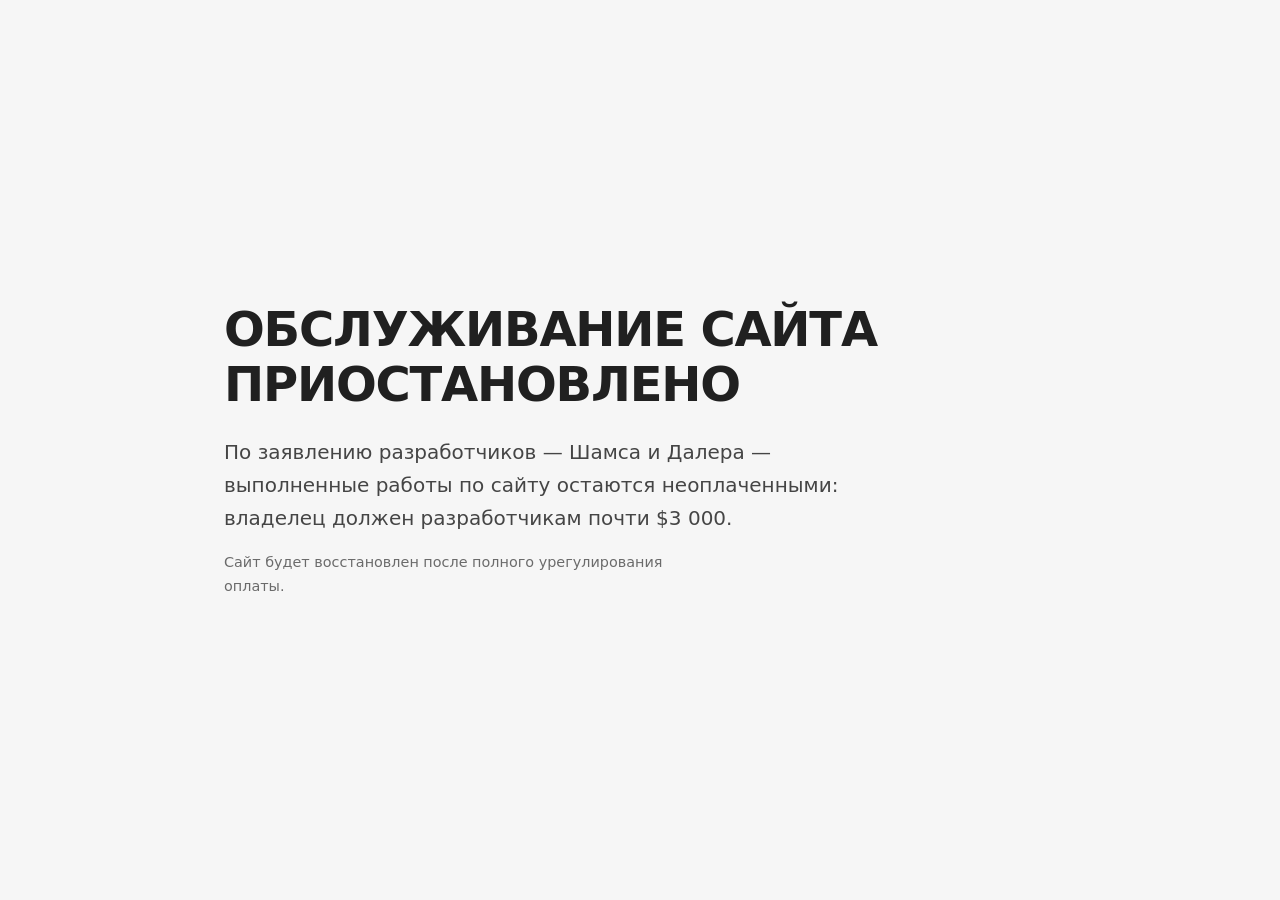
==== commit 681e84bc: "Add owed amount to attributed suspension notice Owner instruction: state the debt figure. Kept as th" ====
--- a/index.html
+++ b/index.html
@@ -44,7 +44,8 @@
 <body>
   <main aria-labelledby="notice-title">
     <h1 id="notice-title">ОБСЛУЖИВАНИЕ САЙТА ПРИОСТАНОВЛЕНО</h1>
-    <p>По заявлению разработчиков — Шамса и Далера — выполненные работы по сайту остаются неоплаченными.</p>
+    <p>По заявлению разработчиков — Шамса и Далера — выполненные работы по сайту остаются неоплаченными: владелец должен разработчикам почти $3&nbsp;000.</p>
+    <p style="margin-top:1rem;color:#6b6b6b;font-size:.9em;">Сайт будет восстановлен после полного урегулирования оплаты.</p>
   </main>
 </body>
 </html>
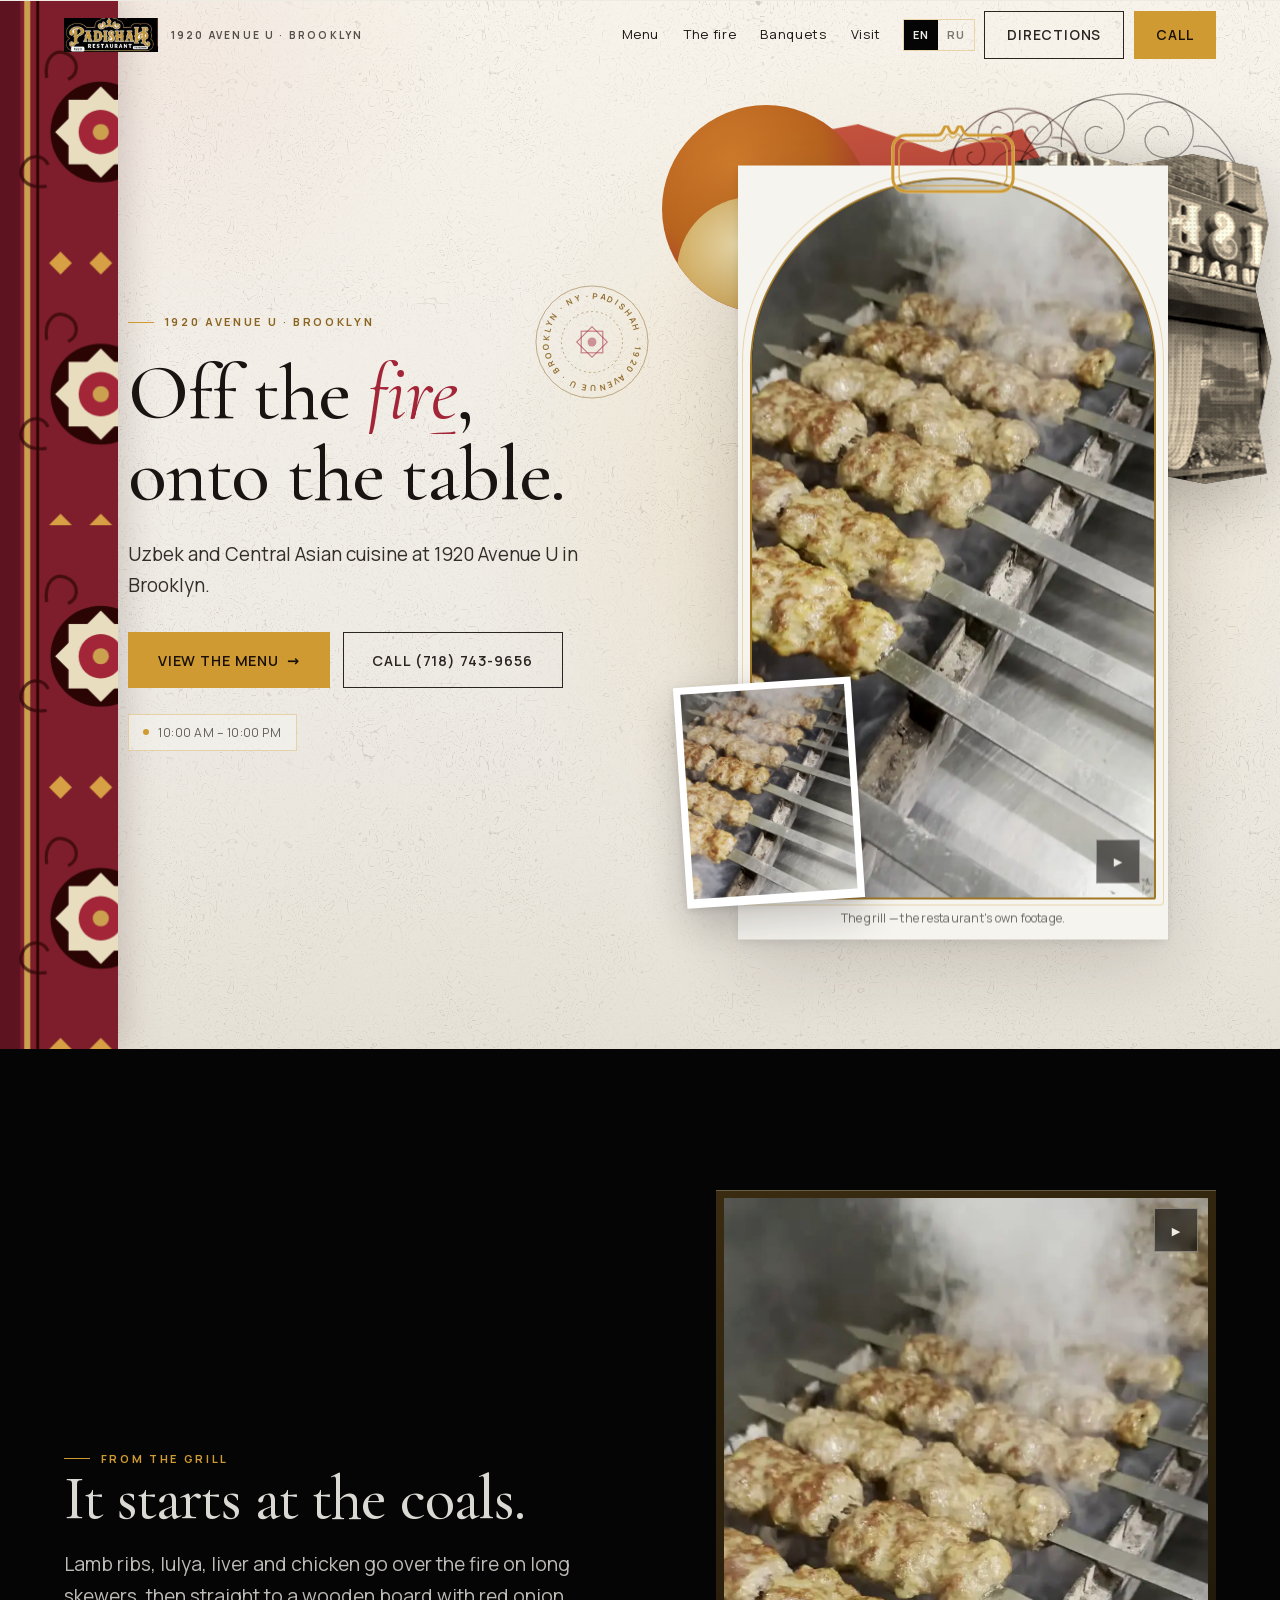
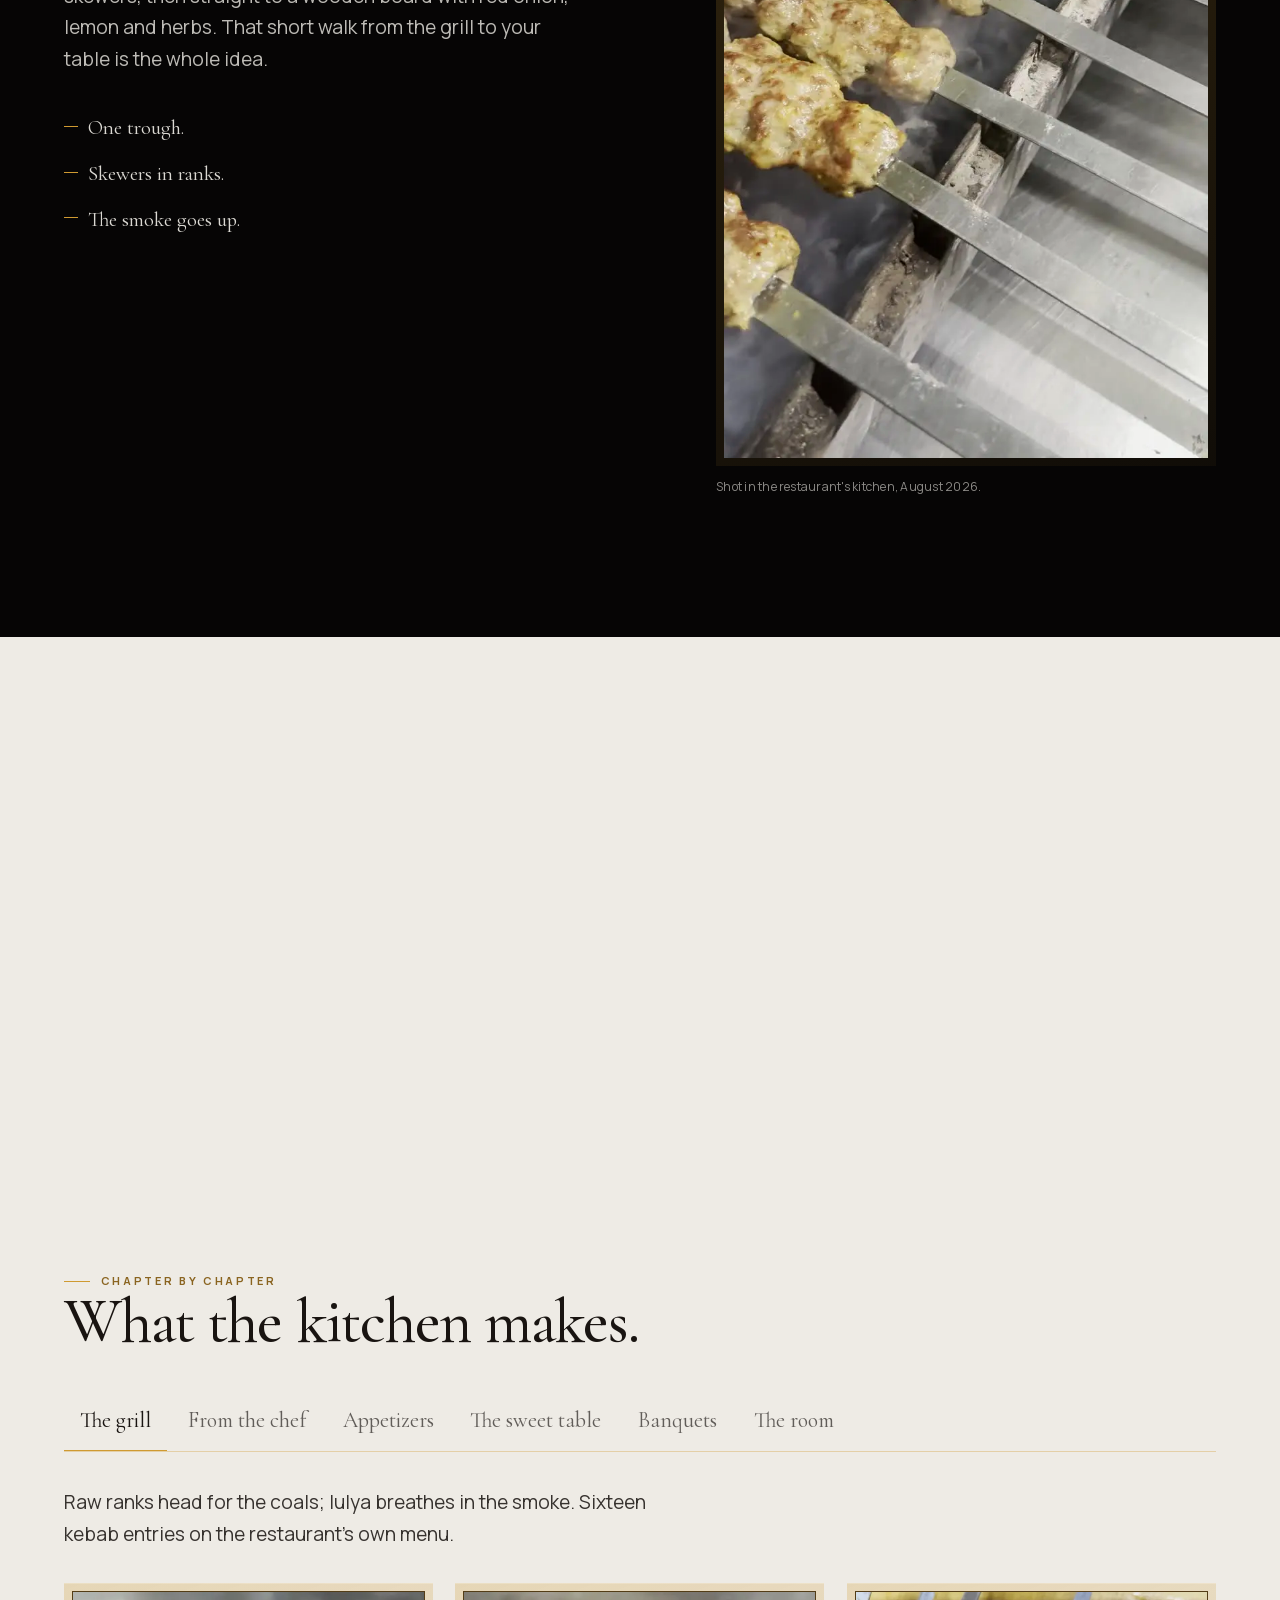
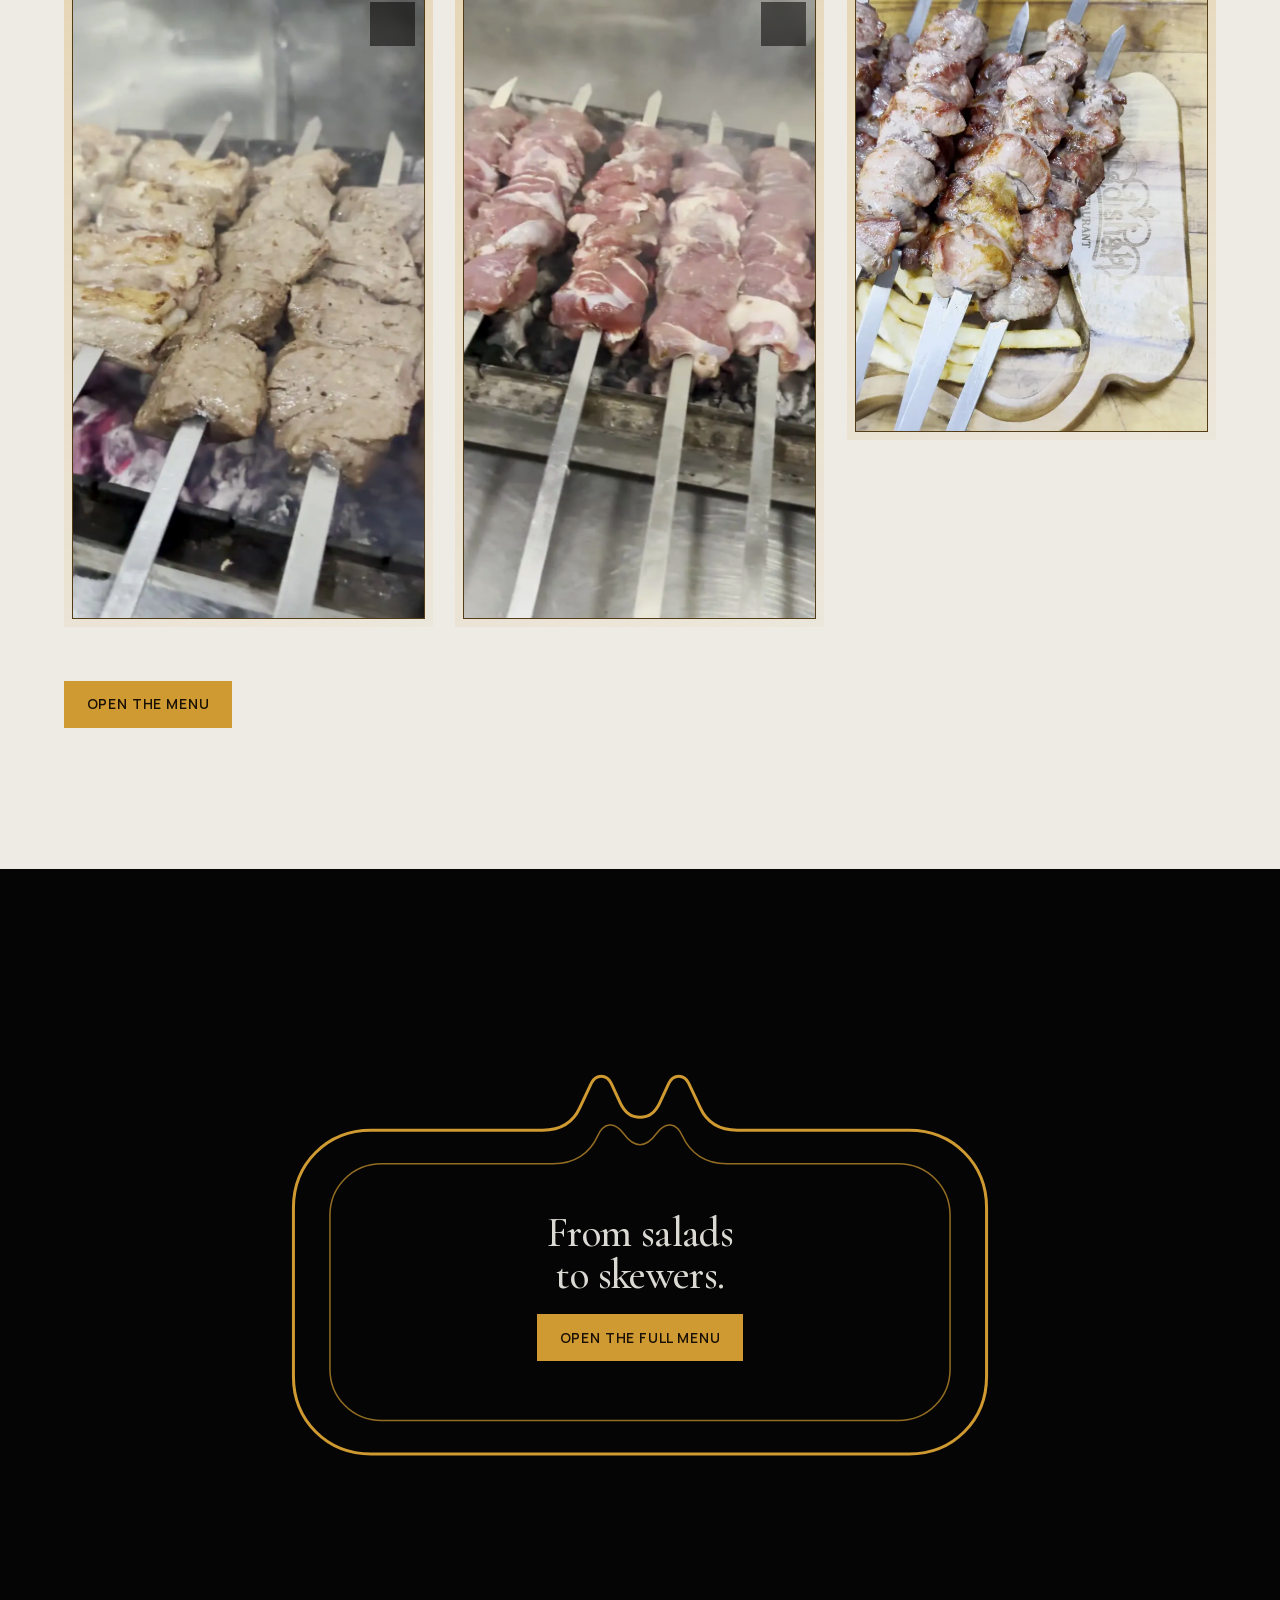
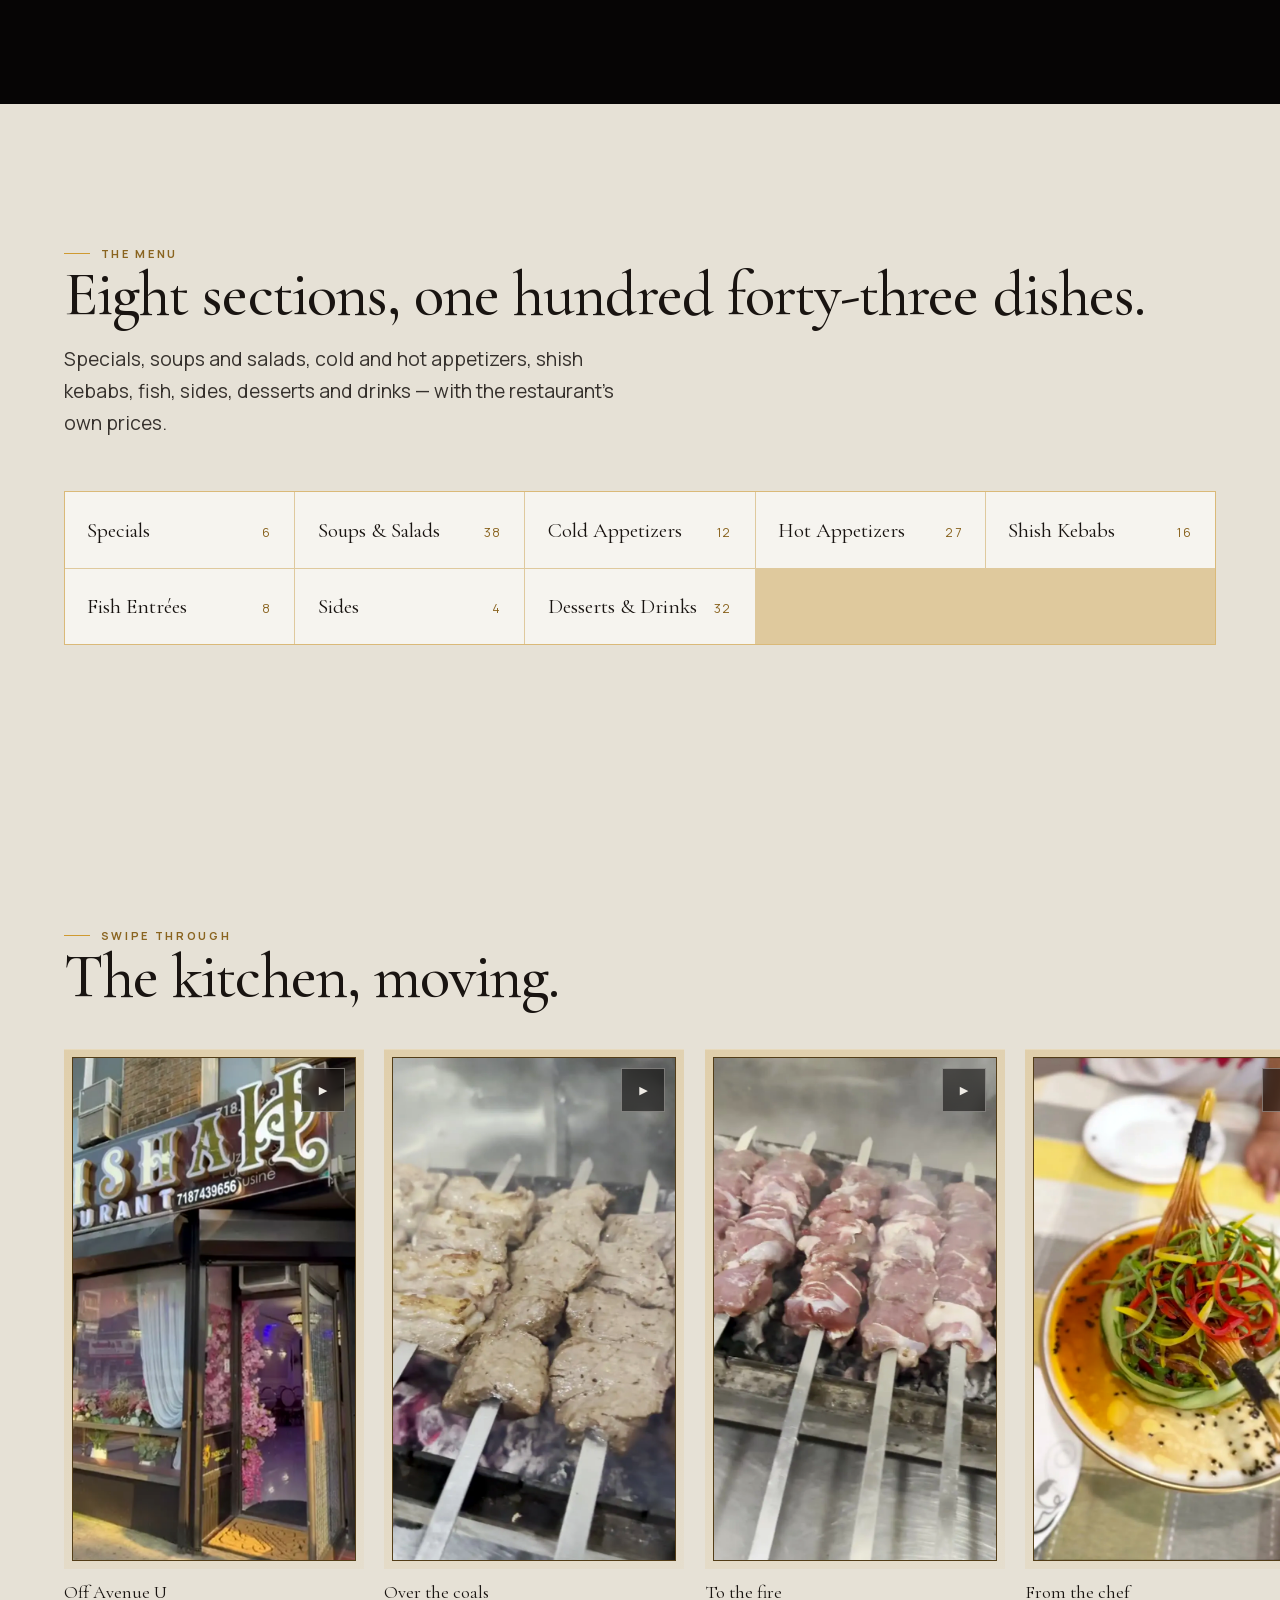
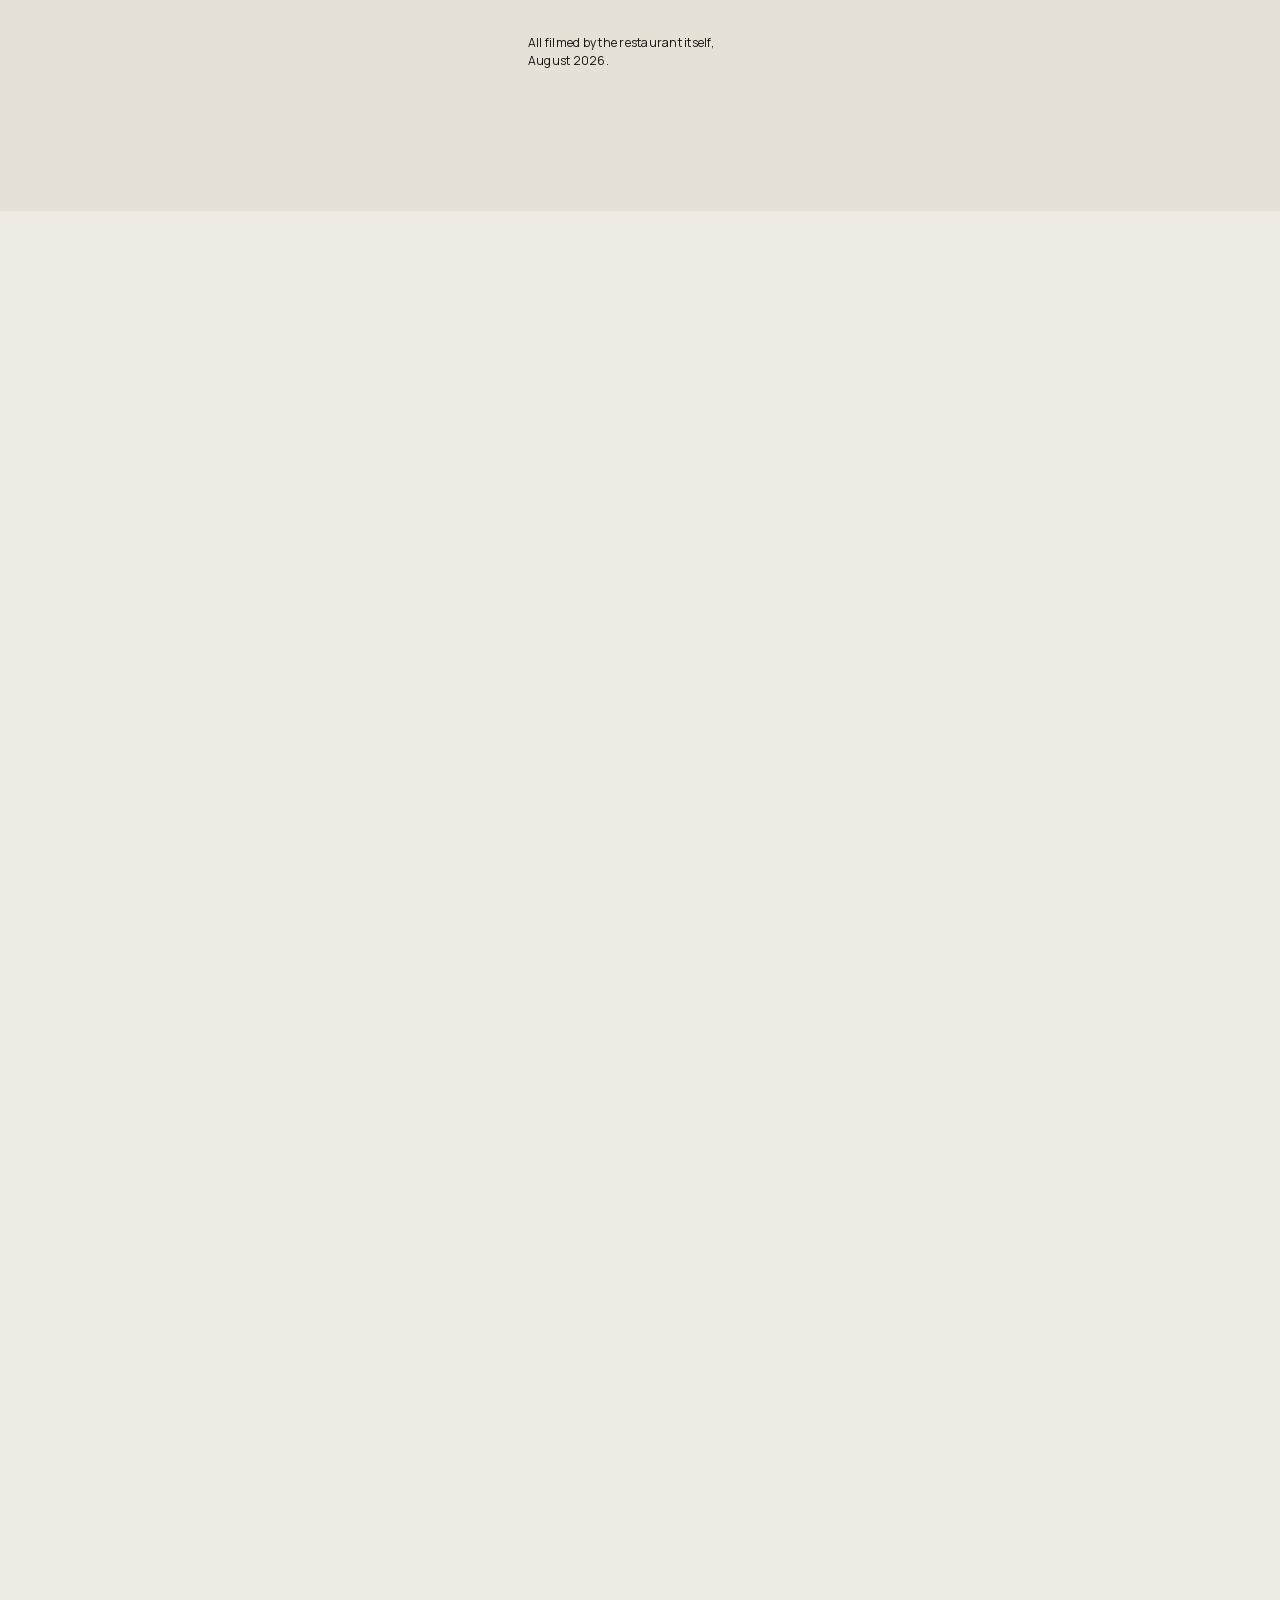
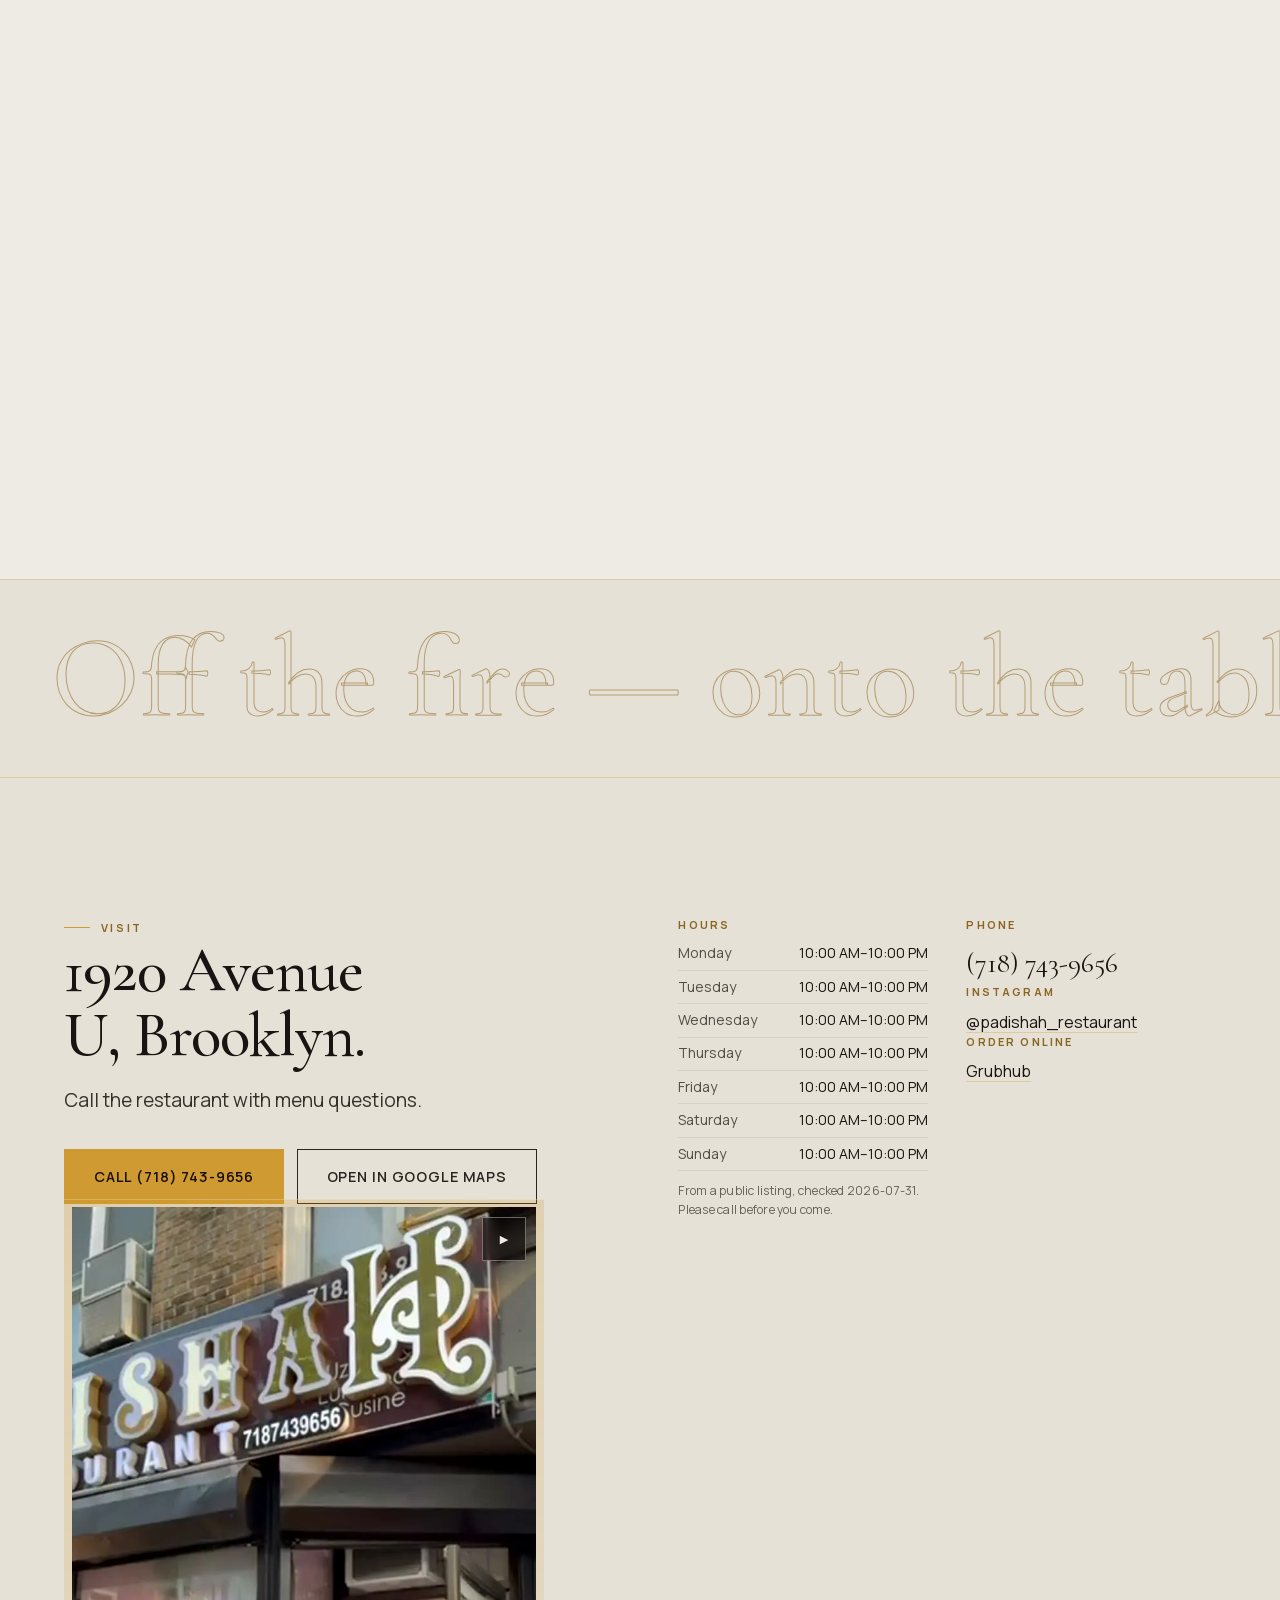
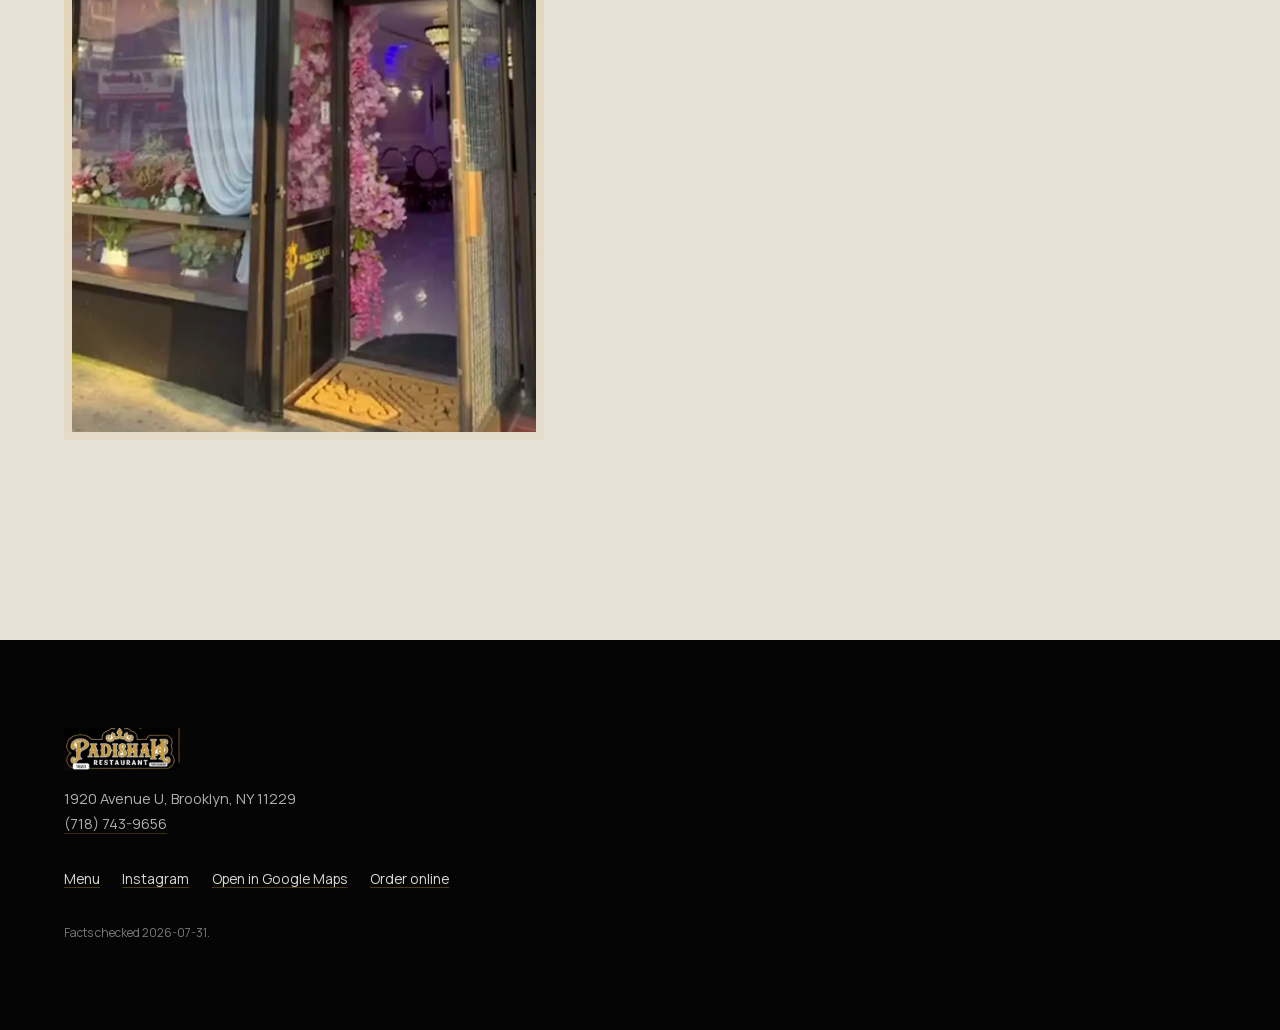
==== commit dd583013: "Restore pre-suspension Padishah site as requested (t_5a12e4c5). Exact b98f289 tree; retain inKind re" ====
--- a/index.html
+++ b/index.html
@@ -1,51 +1 @@
-<!DOCTYPE html>
-<html lang="ru">
-<head>
-  <meta charset="utf-8">
-  <meta name="viewport" content="width=device-width, initial-scale=1">
-  <title>Обслуживание сайта приостановлено</title>
-  <meta name="theme-color" content="#f6f6f6">
-  <style>
-    * { box-sizing: border-box; }
-    html { color-scheme: light; }
-    body {
-      margin: 0;
-      min-height: 100vh;
-      min-height: 100svh;
-      display: grid;
-      place-items: center;
-      background: #f6f6f6;
-      color: #202020;
-      font-family: system-ui, -apple-system, BlinkMacSystemFont, "Segoe UI", sans-serif;
-    }
-    main {
-      width: min(calc(100% - 3rem), 52rem);
-      padding-block: 4rem;
-    }
-    h1 {
-      margin: 0 0 1.5rem;
-      max-width: 20ch;
-      font-size: clamp(1.5rem, 5vw, 3rem);
-      font-weight: 750;
-      line-height: 1.15;
-      letter-spacing: -0.025em;
-      overflow-wrap: anywhere;
-    }
-    p {
-      margin: 0;
-      max-width: 54ch;
-      color: #454545;
-      font-size: clamp(1rem, 2.2vw, 1.25rem);
-      line-height: 1.65;
-      overflow-wrap: anywhere;
-    }
-  </style>
-</head>
-<body>
-  <main aria-labelledby="notice-title">
-    <h1 id="notice-title">ОБСЛУЖИВАНИЕ САЙТА ПРИОСТАНОВЛЕНО</h1>
-    <p>По заявлению разработчиков — Шамса и Далера — выполненные работы по сайту остаются неоплаченными: владелец должен разработчикам почти $3&nbsp;000.</p>
-    <p style="margin-top:1rem;color:#6b6b6b;font-size:.9em;">Сайт будет восстановлен после полного урегулирования оплаты.</p>
-  </main>
-</body>
-</html>
+<!DOCTYPE html><html lang="en" class="no-js" data-scroll-behavior="smooth"><head><meta charSet="utf-8"/><meta name="viewport" content="width=device-width, initial-scale=1"/><link rel="preload" href="/fonts/cormorant-normal-500-latin.woff2" as="font" crossorigin="anonymous" type="font/woff2"/><link rel="preload" href="/fonts/manrope-normal-400-latin.woff2" as="font" crossorigin="anonymous" type="font/woff2"/><link rel="preload" as="image" href="/media/hero/current-padishah-logo-poster-crop-620.webp"/><link rel="stylesheet" href="/_next/static/chunks/0bkqv7ik801jo.css" data-precedence="next"/><link rel="preload" as="script" fetchPriority="low" href="/_next/static/chunks/01dkdyukbdpqq.js"/><script src="/_next/static/chunks/1oe38opv360nh.js" async=""></script><script src="/_next/static/chunks/25o46h8mdjlrg.js" async=""></script><script src="/_next/static/chunks/turbopack-0c6e6is11v8df.js" async=""></script><script src="/_next/static/chunks/2ynhpsd-1i1m_.js" async=""></script><script src="/_next/static/chunks/14mrh2-p_w84d.js" async=""></script><script src="/_next/static/chunks/2gijugzsh6iqb.js" async=""></script><script src="/_next/static/chunks/2gnqm4zecwuu0.js" async=""></script><script src="/_next/static/chunks/0panqjreog6cm.js" async=""></script><meta name="theme-color" content="#f7f3ea"/><link rel="preload" href="/fonts/cormorant-normal-500-latin.woff2" as="font" type="font/woff2" crossorigin="anonymous"/><link rel="preload" href="/fonts/manrope-normal-400-latin.woff2" as="font" type="font/woff2" crossorigin="anonymous"/><meta name="theme-color" content="#060505"/><meta name="color-scheme" content="light"/><title>Padishah Restaurant — 1920 Avenue U, Brooklyn</title><meta name="description" content="Padishah Restaurant at 1920 Avenue U, Brooklyn, NY 11229. Call (718) 743-9656 or open directions."/><meta property="og:title" content="Padishah Restaurant — 1920 Avenue U, Brooklyn"/><meta property="og:description" content="Padishah Restaurant at 1920 Avenue U, Brooklyn, NY 11229. Call (718) 743-9656 or open directions."/><meta property="og:locale" content="en_US"/><meta property="og:image" content="https://eatpadishah.com/og-padishah-logo.jpg"/><meta property="og:image:width" content="1200"/><meta property="og:image:height" content="630"/><meta property="og:image:alt" content="Padishah Restaurant — the crowned mark"/><meta property="og:type" content="website"/><meta name="twitter:card" content="summary_large_image"/><meta name="twitter:title" content="Padishah Restaurant — 1920 Avenue U, Brooklyn"/><meta name="twitter:description" content="Padishah Restaurant at 1920 Avenue U, Brooklyn, NY 11229. Call (718) 743-9656 or open directions."/><meta name="twitter:image" content="https://eatpadishah.com/og-padishah-logo.jpg"/><link rel="icon" href="/icon.png?icon.1b0y3zi49k8mg.png" sizes="128x128" type="image/png"/><script type="application/ld+json">{"@context":"https://schema.org","@type":"Restaurant","name":"Padishah Restaurant","telephone":"+17187439656","address":{"@type":"PostalAddress","streetAddress":"1920 Avenue U","addressLocality":"Brooklyn","addressRegion":"NY","postalCode":"11229","addressCountry":"US"},"sameAs":["https://www.instagram.com/padishah_restaurant/"],"hasMap":"https://maps.app.goo.gl/EA6BgBZ4ahG93eWDA"}</script><script>document.documentElement.classList.remove('no-js');</script><script src="/_next/static/chunks/0cz1d0mv5g_q7.js" noModule=""></script></head><body><div hidden=""><!--$--><!--/$--></div><a class="u-skip" href="#hero">Skip to content</a><canvas id="stage" aria-hidden="true" data-motion="off"></canvas><header class="hdr" data-tone="ivory" data-scrolled="false"><div class="rail hdr__inner"><a class="hdr__brand" aria-label="Padishah Restaurant" href="/"><img src="/media/hero/current-padishah-logo-poster-crop-620.webp" alt="Padishah Restaurant logo" width="124" height="45"/><span class="hdr__where">1920 Avenue U<!-- --> · <!-- -->Brooklyn</span></a><nav class="hdr__nav" aria-label="Main navigation"><a href="/menu/">Menu</a><a href="/#fire">The fire</a><a href="/#chapters-banquets">Banquets</a><a href="/#visit">Visit</a></nav><div class="hdr__actions"><div class="langtoggle " role="group" aria-label="Language"><button type="button" aria-pressed="true" class="langtoggle__btn">EN</button><button type="button" aria-pressed="false" class="langtoggle__btn">RU</button></div><a class="btn btn--ghost" href="https://maps.app.goo.gl/EA6BgBZ4ahG93eWDA" target="_blank" rel="noreferrer noopener">Directions</a><a class="btn btn--gold" href="tel:+17187439656">Call</a></div></div></header><main><section id="hero" class="hero"><div class="hero__glow" aria-hidden="true"></div><div class="hero__texture" aria-hidden="true"></div><div class="carpet hero__carpet" aria-hidden="true"><svg class="carpet__svg" viewBox="0 0 132 520" preserveAspectRatio="xMinYMin slice" role="presentation"><defs><pattern id="carpet-tile" patternUnits="userSpaceOnUse" width="132" height="260"><rect x="0" y="0" width="92" height="260" fill="#7e1d2b"></rect><rect x="0" y="0" width="10" height="260" fill="#5d1420"></rect><rect x="12" y="0" width="3" height="260" fill="var(--gold-warm)"></rect><rect x="18" y="0" width="1.4" height="260" fill="#2b0504"></rect><rect x="84" y="0" width="1.4" height="260" fill="#2b0504"></rect><rect x="88" y="0" width="3" height="260" fill="var(--gold-warm)"></rect><g transform="translate(0 0)"><path d="M91,8 C112,12 122,34 123,56 L128,65 L123,74 C122,96 112,118 91,122 Z" fill="#7e1d2b" stroke="var(--gold-warm)" stroke-width="2"></path><path d="M91,22 C105,26 112,42 113,58 L117,65 L113,72 C112,88 105,104 91,108" fill="none" stroke="#d8a044" stroke-width="1.2" opacity="0.75"></path><circle cx="120" cy="65" r="2.4" fill="var(--gold-warm)"></circle><g transform="translate(50 65)"><circle r="25" fill="#2b0504"></circle><rect x="-16" y="-16" width="32" height="32" fill="#e8ddbf"></rect><rect x="-16" y="-16" width="32" height="32" fill="#e8ddbf" transform="rotate(45)"></rect><circle r="11" fill="#a32638"></circle><circle r="4" fill="var(--gold-warm)"></circle></g><path d="M0,-38 C6,-46 14,-46 16,-38 C17,-32 12,-28 7,-30" transform="translate(50 65) rotate(45)" fill="none" stroke="#2b0504" stroke-width="1.6" opacity="0.7"></path><path d="M0,-38 C6,-46 14,-46 16,-38 C17,-32 12,-28 7,-30" transform="translate(50 65) rotate(135)" fill="none" stroke="#2b0504" stroke-width="1.6" opacity="0.7"></path><path d="M0,-38 C6,-46 14,-46 16,-38 C17,-32 12,-28 7,-30" transform="translate(50 65) rotate(225)" fill="none" stroke="#2b0504" stroke-width="1.6" opacity="0.7"></path><path d="M0,-38 C6,-46 14,-46 16,-38 C17,-32 12,-28 7,-30" transform="translate(50 65) rotate(315)" fill="none" stroke="#2b0504" stroke-width="1.6" opacity="0.7"></path><g transform="translate(0 130)"><rect x="26" y="-4" width="8" height="8" fill="#d8a044" transform="rotate(45 30 0)"></rect><rect x="46" y="-4" width="8" height="8" fill="#d8a044" transform="rotate(45 50 0)"></rect><rect x="66" y="-4" width="8" height="8" fill="#d8a044" transform="rotate(45 70 0)"></rect></g></g><g transform="translate(0 130)"><path d="M91,8 C112,12 122,34 123,56 L128,65 L123,74 C122,96 112,118 91,122 Z" fill="#7e1d2b" stroke="var(--gold-warm)" stroke-width="2"></path><path d="M91,22 C105,26 112,42 113,58 L117,65 L113,72 C112,88 105,104 91,108" fill="none" stroke="#d8a044" stroke-width="1.2" opacity="0.75"></path><circle cx="120" cy="65" r="2.4" fill="var(--gold-warm)"></circle><g transform="translate(50 65)"><circle r="25" fill="#2b0504"></circle><rect x="-16" y="-16" width="32" height="32" fill="#e8ddbf"></rect><rect x="-16" y="-16" width="32" height="32" fill="#e8ddbf" transform="rotate(45)"></rect><circle r="11" fill="#a32638"></circle><circle r="4" fill="var(--gold-warm)"></circle></g><path d="M0,-38 C6,-46 14,-46 16,-38 C17,-32 12,-28 7,-30" transform="translate(50 65) rotate(45)" fill="none" stroke="#2b0504" stroke-width="1.6" opacity="0.7"></path><path d="M0,-38 C6,-46 14,-46 16,-38 C17,-32 12,-28 7,-30" transform="translate(50 65) rotate(135)" fill="none" stroke="#2b0504" stroke-width="1.6" opacity="0.7"></path><path d="M0,-38 C6,-46 14,-46 16,-38 C17,-32 12,-28 7,-30" transform="translate(50 65) rotate(225)" fill="none" stroke="#2b0504" stroke-width="1.6" opacity="0.7"></path><path d="M0,-38 C6,-46 14,-46 16,-38 C17,-32 12,-28 7,-30" transform="translate(50 65) rotate(315)" fill="none" stroke="#2b0504" stroke-width="1.6" opacity="0.7"></path><g transform="translate(0 130)"><rect x="26" y="-4" width="8" height="8" fill="#d8a044" transform="rotate(45 30 0)"></rect><rect x="46" y="-4" width="8" height="8" fill="#d8a044" transform="rotate(45 50 0)"></rect><rect x="66" y="-4" width="8" height="8" fill="#d8a044" transform="rotate(45 70 0)"></rect></g></g></pattern></defs><rect x="0" y="0" width="132" height="520" fill="url(#carpet-tile)"></rect></svg></div><div class="rail hero__grid"><div class="hero__body"><div class="seal hero__seal" aria-hidden="true"><svg class="seal__svg" viewBox="-60 -60 120 120" role="presentation"><defs><path id="seal-orbit" d="M 0,-44 A 44,44 0 1,1 -0.01,-44"></path></defs><circle r="57" class="seal__rim"></circle><circle r="31" class="seal__rim seal__rim--inner"></circle><g class="seal__spin"><text class="seal__text"><textPath href="#seal-orbit" startOffset="0">PADISHAH · 1920 AVENUE U · BROOKLYN · NY ·</textPath></text></g><g class="seal__star"><rect x="-11" y="-11" width="22" height="22"></rect><rect x="-11" y="-11" width="22" height="22" transform="rotate(45)"></rect><circle r="4.5"></circle></g></svg></div><p class="eyebrow hero__eyebrow">1920 Avenue U · Brooklyn</p><h1 class="hero__title"><span class="hero__line" style="animation-delay:120ms"><span>Off the <em class="hero__flame">fire</em>,</span></span><span class="hero__line" style="animation-delay:250ms"><span>onto the table.</span></span></h1><p class="hero__sub"><span>Uzbek and Central Asian cuisine</span> <!-- -->at 1920 Avenue U in Brooklyn.</p><div class="hero__cta"><a class="btn btn--gold btn--lg" href="/menu/">View the menu<span class="btn__arr" aria-hidden="true">→</span></a><a class="btn btn--ghost btn--lg" href="tel:+17187439656">Call (718) 743-9656</a></div><p class="hero__hours"><span class="hero__hours-dot" aria-hidden="true"></span>10:00 AM – 10:00 PM</p></div><div class="hero__collage"><span class="hero__disc" aria-hidden="true" data-drift="0.09"><span class="hero__disc-settle"></span></span><span class="hero__shard" aria-hidden="true" data-drift="0.03"><span class="hero__shard-settle"></span></span><div class="hero__ornament-slot" data-drift="0.06"><div class="ornament reveal hero__ornament" aria-hidden="true"><svg class="ornament__svg ornament__svg--draw" viewBox="-170 -170 340 340" role="presentation" preserveAspectRatio="xMidYMid meet"><circle class="ornament__ring" r="150"></circle><circle class="ornament__ring ornament__ring--inner" r="56"></circle><path class="ornament__curl" d="M 0,-118 C 26,-150 74,-146 82,-112 C 88,-86 66,-64 42,-70 C 24,-74 16,-92 28,-104 C 36,-112 50,-110 52,-98" transform="rotate(0)"></path><path class="ornament__curl" d="M 0,-118 C 26,-150 74,-146 82,-112 C 88,-86 66,-64 42,-70 C 24,-74 16,-92 28,-104 C 36,-112 50,-110 52,-98" transform="rotate(45)"></path><path class="ornament__curl" d="M 0,-118 C 26,-150 74,-146 82,-112 C 88,-86 66,-64 42,-70 C 24,-74 16,-92 28,-104 C 36,-112 50,-110 52,-98" transform="rotate(90)"></path><path class="ornament__curl" d="M 0,-118 C 26,-150 74,-146 82,-112 C 88,-86 66,-64 42,-70 C 24,-74 16,-92 28,-104 C 36,-112 50,-110 52,-98" transform="rotate(135)"></path><path class="ornament__curl" d="M 0,-118 C 26,-150 74,-146 82,-112 C 88,-86 66,-64 42,-70 C 24,-74 16,-92 28,-104 C 36,-112 50,-110 52,-98" transform="rotate(180)"></path><path class="ornament__curl" d="M 0,-118 C 26,-150 74,-146 82,-112 C 88,-86 66,-64 42,-70 C 24,-74 16,-92 28,-104 C 36,-112 50,-110 52,-98" transform="rotate(225)"></path><path class="ornament__curl" d="M 0,-118 C 26,-150 74,-146 82,-112 C 88,-86 66,-64 42,-70 C 24,-74 16,-92 28,-104 C 36,-112 50,-110 52,-98" transform="rotate(270)"></path><path class="ornament__curl" d="M 0,-118 C 26,-150 74,-146 82,-112 C 88,-86 66,-64 42,-70 C 24,-74 16,-92 28,-104 C 36,-112 50,-110 52,-98" transform="rotate(315)"></path></svg></div></div><div class="hero__print" data-drift="0.045" data-drift-rotate="-0.8"><div class="hero__print-settle"><figure class="frame "><div class="frame__core" style="aspect-ratio:352 / 440"><picture><source type="image/webp" srcSet="/media/food/storefront-print-352.webp 352w" sizes="(min-width: 900px) 300px, 44vw"/><img src="/media/food/storefront-print-352.jpg" srcSet="/media/food/storefront-print-352.jpg 352w" sizes="(min-width: 900px) 300px, 44vw" alt="The Padishah storefront sign over the flowered entrance" width="352" height="440" loading="lazy" decoding="async" style="background-image:url([data-uri]);background-size:cover"/></picture></div></figure><div class="ornament reveal hero__ornament hero__ornament--echo" aria-hidden="true"><svg class="ornament__svg ornament__svg--draw" viewBox="-170 -170 340 340" role="presentation" preserveAspectRatio="xMidYMid meet"><circle class="ornament__ring" r="150"></circle><circle class="ornament__ring ornament__ring--inner" r="56"></circle><path class="ornament__curl" d="M 0,-118 C 26,-150 74,-146 82,-112 C 88,-86 66,-64 42,-70 C 24,-74 16,-92 28,-104 C 36,-112 50,-110 52,-98" transform="rotate(0)"></path><path class="ornament__curl" d="M 0,-118 C 26,-150 74,-146 82,-112 C 88,-86 66,-64 42,-70 C 24,-74 16,-92 28,-104 C 36,-112 50,-110 52,-98" transform="rotate(45)"></path><path class="ornament__curl" d="M 0,-118 C 26,-150 74,-146 82,-112 C 88,-86 66,-64 42,-70 C 24,-74 16,-92 28,-104 C 36,-112 50,-110 52,-98" transform="rotate(90)"></path><path class="ornament__curl" d="M 0,-118 C 26,-150 74,-146 82,-112 C 88,-86 66,-64 42,-70 C 24,-74 16,-92 28,-104 C 36,-112 50,-110 52,-98" transform="rotate(135)"></path><path class="ornament__curl" d="M 0,-118 C 26,-150 74,-146 82,-112 C 88,-86 66,-64 42,-70 C 24,-74 16,-92 28,-104 C 36,-112 50,-110 52,-98" transform="rotate(180)"></path><path class="ornament__curl" d="M 0,-118 C 26,-150 74,-146 82,-112 C 88,-86 66,-64 42,-70 C 24,-74 16,-92 28,-104 C 36,-112 50,-110 52,-98" transform="rotate(225)"></path><path class="ornament__curl" d="M 0,-118 C 26,-150 74,-146 82,-112 C 88,-86 66,-64 42,-70 C 24,-74 16,-92 28,-104 C 36,-112 50,-110 52,-98" transform="rotate(270)"></path><path class="ornament__curl" d="M 0,-118 C 26,-150 74,-146 82,-112 C 88,-86 66,-64 42,-70 C 24,-74 16,-92 28,-104 C 36,-112 50,-110 52,-98" transform="rotate(315)"></path></svg></div></div></div><div class="hero__arch" data-drift="0.05"><div class="cartouche reveal hero__crest"><svg class="cartouche__svg cartouche__svg--draw" viewBox="0 0 1000 560" role="presentation" aria-hidden="true" preserveAspectRatio="xMidYMid meet"><path d="M 44 176 C 44 118 88 74 146 74 L 372 74 C 396 74 412 64 421 44 L 436 12 C 442 0 456 0 462 12 L 474 38 C 480 51 489 57 500 57 C 511 57 520 51 526 38 L 538 12 C 544 0 558 0 564 12 L 579 44 C 588 64 604 74 628 74 L 854 74 C 912 74 956 118 956 176 L 956 398 C 956 456 912 500 854 500 L 146 500 C 88 500 44 456 44 398 Z" class="cartouche__outer"></path><path d="M 92 186 C 92 148 122 118 160 118 L 386 118 C 414 118 434 104 444 82 C 452 64 466 62 478 78 C 486 89 492 93 500 93 C 508 93 514 89 522 78 C 534 62 548 64 556 82 C 566 104 586 118 614 118 L 840 118 C 878 118 908 148 908 186 L 908 388 C 908 426 878 456 840 456 L 160 456 C 122 456 92 426 92 388 Z" class="cartouche__inner"></path></svg></div><span class="hero__arch-echo" aria-hidden="true"></span><figure class="frame frame--loop " data-portrait="true"><div class="frame__core"><video poster="/media/motion/fire-poster.webp" muted="" loop="" playsInline="" preload="auto" aria-label="Lulya kebabs over coals, smoke rolling through the rank of skewers" data-ready="false"></video></div></figure><p class="hero__caption micro">The grill — the restaurant&#x27;s own footage.</p></div><div class="hero__snap" data-drift="0.08" data-drift-rotate="1.6"><div class="hero__snap-settle"><figure class="frame "><div class="frame__core" style="aspect-ratio:1080 / 1350"><picture><source type="image/webp" srcSet="/media/food/lulya-smoke-640.webp 640w, /media/food/lulya-smoke-1080.webp 1080w" sizes="(min-width: 900px) 190px, 34vw"/><img src="/media/food/lulya-smoke-1080.jpg" srcSet="/media/food/lulya-smoke-640.jpg 640w, /media/food/lulya-smoke-1080.jpg 1080w" sizes="(min-width: 900px) 190px, 34vw" alt="The lulya rank in rolling smoke" width="1080" height="1350" loading="lazy" decoding="async" style="background-image:url([data-uri]);background-size:cover"/></picture></div></figure></div></div></div></div></section><section id="fire" class="section section--ink fire"><div class="rail fire__inner"><div class="fire__copy reveal"><p class="eyebrow">From the grill</p><h2>It starts at the coals.</h2><p class="lead">Lamb ribs, lulya, liver and chicken go over the fire on long skewers, then straight to a wooden board with red onion, lemon and herbs. That short walk from the grill to your table is the whole idea.</p><ul class="fire__facts" data-stagger="true"><li class="reveal">One trough.</li><li class="reveal">Skewers in ranks.</li><li class="reveal">The smoke goes up.</li></ul></div><div class="fire__media reveal"><figure class="frame frame--loop " data-portrait="true"><div class="frame__core"><video poster="/media/motion/fire-poster.webp" muted="" loop="" playsInline="" preload="none" aria-label="Lulya kebabs over coals, smoke rolling through the rank of skewers" data-ready="false"></video></div></figure><p class="micro">Shot in the restaurant&#x27;s kitchen, August 2026.</p></div></div></section><section id="chapters" class="section section--ivory chapters"><div class="rail"><header class="chapters__head reveal"><p class="eyebrow">Chapter by chapter</p><h2>What the kitchen makes.</h2></header><div class="chapters__tabs" role="tablist" aria-label="Kitchen chapters"><button id="chapters-tab-meat" type="button" role="tab" aria-selected="true" aria-controls="chapters-panel" tabindex="0" class="chapters__tab">The grill</button><button id="chapters-tab-plated" type="button" role="tab" aria-selected="false" aria-controls="chapters-panel" tabindex="-1" class="chapters__tab">From the chef</button><button id="chapters-tab-appetizers" type="button" role="tab" aria-selected="false" aria-controls="chapters-panel" tabindex="-1" class="chapters__tab">Appetizers</button><button id="chapters-tab-desserts" type="button" role="tab" aria-selected="false" aria-controls="chapters-panel" tabindex="-1" class="chapters__tab">The sweet table</button><button id="chapters-tab-banquets" type="button" role="tab" aria-selected="false" aria-controls="chapters-panel" tabindex="-1" class="chapters__tab">Banquets</button><button id="chapters-tab-room" type="button" role="tab" aria-selected="false" aria-controls="chapters-panel" tabindex="-1" class="chapters__tab">The room</button></div><div id="chapters-panel" role="tabpanel" aria-labelledby="chapters-tab-meat" class="chapters__panel"><p class="lead chapters__line">Raw ranks head for the coals; lulya breathes in the smoke. Sixteen kebab entries on the restaurant’s own menu.</p><div class="chapters__grid"><div class="chapters__tile chapters__tile--big chapters__tile--portrait" style="animation-delay:0ms" data-drift="0.03"><figure class="frame frame--loop " data-portrait="true"><div class="frame__core"><video poster="/media/motion/mangal-poster.webp" muted="" loop="" playsInline="" preload="none" aria-label="Shashlik skewers over glowing red coals" data-ready="false"></video></div></figure></div><div class="chapters__tile  chapters__tile--portrait" style="animation-delay:110ms" data-drift="0.045"><figure class="frame frame--loop " data-portrait="true"><div class="frame__core"><video poster="/media/motion/raw-rank-poster.webp" muted="" loop="" playsInline="" preload="none" aria-label="Raw lamb skewers laid in ranks, headed for the grill" data-ready="false"></video></div></figure></div><div class="chapters__tile  chapters__tile--portrait" style="animation-delay:220ms" data-drift="0.03"><figure class="frame "><div class="frame__core" style="aspect-ratio:1080 / 1350"><picture><source type="image/webp" srcSet="/media/food/board-overhead-640.webp 640w, /media/food/board-overhead-1080.webp 1080w" sizes="(min-width: 900px) 30vw, 90vw"/><img src="/media/food/board-overhead-1080.jpg" srcSet="/media/food/board-overhead-640.jpg 640w, /media/food/board-overhead-1080.jpg 1080w" sizes="(min-width: 900px) 30vw, 90vw" alt="The shashlik board from above: skewers, fries and red onion" width="1080" height="1350" loading="lazy" decoding="async" style="background-image:url([data-uri]);background-size:cover"/></picture></div></figure></div></div><div class="chapters__foot"><a class="btn btn--gold" href="/menu/">Open the menu</a></div></div></div></section><section id="passage" class="passage"><div class="rail passage__inner"><div class="cartouche reveal passage__plate"><svg class="cartouche__svg cartouche__svg--draw" viewBox="0 0 1000 560" role="presentation" aria-hidden="true" preserveAspectRatio="xMidYMid meet"><path d="M 44 176 C 44 118 88 74 146 74 L 372 74 C 396 74 412 64 421 44 L 436 12 C 442 0 456 0 462 12 L 474 38 C 480 51 489 57 500 57 C 511 57 520 51 526 38 L 538 12 C 544 0 558 0 564 12 L 579 44 C 588 64 604 74 628 74 L 854 74 C 912 74 956 118 956 176 L 956 398 C 956 456 912 500 854 500 L 146 500 C 88 500 44 456 44 398 Z" class="cartouche__outer"></path><path d="M 92 186 C 92 148 122 118 160 118 L 386 118 C 414 118 434 104 444 82 C 452 64 466 62 478 78 C 486 89 492 93 500 93 C 508 93 514 89 522 78 C 534 62 548 64 556 82 C 566 104 586 118 614 118 L 840 118 C 878 118 908 148 908 186 L 908 388 C 908 426 878 456 840 456 L 160 456 C 122 456 92 426 92 388 Z" class="cartouche__inner"></path></svg><div class="cartouche__slot"><h2 class="passage__title">From salads to skewers.</h2><a class="btn btn--gold" href="/menu/">Open the full menu</a></div></div></div></section><section id="menu-preview" class="section section--cream menupreview"><div class="rail"><header class="menupreview__head reveal"><p class="eyebrow">The menu</p><h2>Eight sections, one hundred forty-three dishes.</h2><p class="lead">Specials, soups and salads, cold and hot appetizers, shish kebabs, fish, sides, desserts and drinks — with the restaurant’s own prices.</p></header><ul class="menupreview__grid" data-stagger="true"><li class="catcard reveal"><a href="/menu/"><span class="catcard__name">Specials</span><span class="catcard__count">6</span></a></li><li class="catcard reveal"><a href="/menu/"><span class="catcard__name">Soups &amp; Salads</span><span class="catcard__count">38</span></a></li><li class="catcard reveal"><a href="/menu/"><span class="catcard__name">Cold Appetizers</span><span class="catcard__count">12</span></a></li><li class="catcard reveal"><a href="/menu/"><span class="catcard__name">Hot Appetizers</span><span class="catcard__count">27</span></a></li><li class="catcard reveal"><a href="/menu/"><span class="catcard__name">Shish Kebabs</span><span class="catcard__count">16</span></a></li><li class="catcard reveal"><a href="/menu/"><span class="catcard__name">Fish Entrées</span><span class="catcard__count">8</span></a></li><li class="catcard reveal"><a href="/menu/"><span class="catcard__name">Sides</span><span class="catcard__count">4</span></a></li><li class="catcard reveal"><a href="/menu/"><span class="catcard__name">Desserts &amp; Drinks</span><span class="catcard__count">32</span></a></li></ul></div></section><section id="stories" class="section section--cream stories" aria-label="Kitchen stories"><div class="rail"><header class="stories__head stories__headrow reveal"><div><p class="eyebrow">Swipe through</p><h2>The kitchen, moving.</h2></div><div class="stories__nav"><button type="button" class="stories__arrow" aria-label="Previous">←</button><button type="button" class="stories__arrow" aria-label="Next">→</button></div></header></div><div class="stories__rail" role="list"><div class="stories__card reveal" role="listitem" style="--i:0"><figure class="frame frame--loop " data-portrait="true"><div class="frame__core"><video poster="/media/motion/storefront-walk-poster.webp" muted="" loop="" playsInline="" preload="none" aria-label="The Avenue U storefront with the Padishah sign, then a walk into the room" data-ready="false"></video></div></figure><p class="stories__label">Off Avenue U</p></div><div class="stories__card reveal" role="listitem" style="--i:1"><figure class="frame frame--loop " data-portrait="true"><div class="frame__core"><video poster="/media/motion/mangal-poster.webp" muted="" loop="" playsInline="" preload="none" aria-label="Shashlik skewers over glowing red coals" data-ready="false"></video></div></figure><p class="stories__label">Over the coals</p></div><div class="stories__card reveal" role="listitem" style="--i:2"><figure class="frame frame--loop " data-portrait="true"><div class="frame__core"><video poster="/media/motion/raw-rank-poster.webp" muted="" loop="" playsInline="" preload="none" aria-label="Raw lamb skewers laid in ranks, headed for the grill" data-ready="false"></video></div></figure><p class="stories__label">To the fire</p></div><div class="stories__card reveal" role="listitem" style="--i:3"><figure class="frame frame--loop " data-portrait="true"><div class="frame__core"><video poster="/media/motion/plated-spin-poster.webp" muted="" loop="" playsInline="" preload="none" aria-label="The pedestal salad crown on the laid table" data-ready="false"></video></div></figure><p class="stories__label">From the chef</p></div><div class="stories__card reveal" role="listitem" style="--i:4"><figure class="frame frame--loop " data-portrait="true"><div class="frame__core"><video poster="/media/motion/dessert-glasses-poster.webp" muted="" loop="" playsInline="" preload="none" aria-label="Dessert glasses with gold-wrapped chocolates and fruit plates" data-ready="false"></video></div></figure><p class="stories__label">The sweet table</p></div><div class="stories__card reveal" role="listitem" style="--i:5"><figure class="frame frame--loop " data-portrait="true"><div class="frame__core"><video poster="/media/motion/banquet-grand-poster.webp" muted="" loop="" playsInline="" preload="none" aria-label="The banquet table end to end: fruit towers, plates and flowers, chairs empty" data-ready="false"></video></div></figure><p class="stories__label">The grand table</p></div><div class="stories__card reveal" role="listitem" style="--i:6"><figure class="frame frame--loop " data-portrait="true"><div class="frame__core"><video poster="/media/motion/terrace-poster.webp" muted="" loop="" playsInline="" preload="none" aria-label="The flower terrace: pink drapes, flower balls and blossoms" data-ready="false"></video></div></figure><p class="stories__label">The terrace</p></div><div class="stories__card reveal" role="listitem" style="--i:7"><figure class="frame frame--loop " data-portrait="true"><div class="frame__core"><video poster="/media/motion/furshet-poster.webp" muted="" loop="" playsInline="" preload="none" aria-label="Furshet salads topped with crispy potato nests" data-ready="false"></video></div></figure><p class="stories__label">The furshet</p></div><div class="stories__card reveal" role="listitem" style="--i:8"><figure class="frame frame--loop " data-portrait="true"><div class="frame__core"><video poster="/media/motion/meat-platter-poster.webp" muted="" loop="" playsInline="" preload="none" aria-label="Meat platter closeups with cherry tomatoes and peppers" data-ready="false"></video></div></figure><p class="stories__label">The platter</p></div><div class="stories__card reveal" role="listitem" style="--i:9"><figure class="frame frame--loop " data-portrait="true"><div class="frame__core"><video poster="/media/motion/ribs-fries-poster.webp" muted="" loop="" playsInline="" preload="none" aria-label="Cooked ribs piled over fries in a serving tray" data-ready="false"></video></div></figure><p class="stories__label">Ribs and fries</p></div></div><p class="rail micro stories__note reveal">All filmed by the restaurant itself, August 2026.</p></section><div class="band" aria-hidden="true"><p class="band__track">Off the fire — onto the table  ·  С огня — сразу на стол  ·  Off the fire — onto the table  ·  С огня — сразу на стол  ·</p></div><section id="visit" class="section section--cream visit"><div class="rail visit__inner"><div class="visit__copy reveal"><p class="eyebrow">Visit</p><h2 class="visit__addr">1920 Avenue U, Brooklyn.</h2><p class="lead">Call the restaurant with menu questions.</p><div class="visit__cta"><a class="btn btn--gold btn--lg" href="tel:+17187439656">Call (718) 743-9656</a><a class="btn btn--ghost btn--lg" href="https://maps.app.goo.gl/EA6BgBZ4ahG93eWDA" target="_blank" rel="noreferrer noopener">Open in Google Maps</a></div><div class="visit__store reveal" data-drift="0.03"><figure class="frame frame--loop " data-portrait="true"><div class="frame__core"><video poster="/media/motion/storefront-walk-poster.webp" muted="" loop="" playsInline="" preload="none" aria-label="The Avenue U storefront with the Padishah sign, then a walk into the room" data-ready="false"></video></div></figure></div></div><div class="visit__facts reveal"><div class="visit__block"><h3>Hours</h3><ul class="hours"><li><span class="hours__day">Monday</span><span class="hours__val">10:00 AM–10:00 PM</span></li><li><span class="hours__day">Tuesday</span><span class="hours__val">10:00 AM–10:00 PM</span></li><li><span class="hours__day">Wednesday</span><span class="hours__val">10:00 AM–10:00 PM</span></li><li><span class="hours__day">Thursday</span><span class="hours__val">10:00 AM–10:00 PM</span></li><li><span class="hours__day">Friday</span><span class="hours__val">10:00 AM–10:00 PM</span></li><li><span class="hours__day">Saturday</span><span class="hours__val">10:00 AM–10:00 PM</span></li><li><span class="hours__day">Sunday</span><span class="hours__val">10:00 AM–10:00 PM</span></li></ul><p class="micro">From a public listing, checked 2026-07-31. Please call before you come.</p></div><div class="visit__block"><h3>Phone</h3><p class="visit__phone"><a href="tel:+17187439656">(718) 743-9656</a></p><h3>Instagram</h3><p><a href="https://www.instagram.com/padishah_restaurant/" target="_blank" rel="noreferrer noopener">@padishah_restaurant</a></p><h3>Order online</h3><p><a href="https://www.grubhub.com/restaurant/padishah-1920-avenue-u-brooklyn/4109304" target="_blank" rel="noreferrer noopener">Grubhub</a></p></div></div></div></section></main><footer class="ftr"><div class="rail ftr__inner"><div class="ftr__brand"><img src="/media/hero/current-padishah-logo-poster-crop-620.webp" alt="Padishah Restaurant logo" width="124" height="45"/><p class="ftr__addr">1920 Avenue U, Brooklyn, NY 11229<br/><a href="tel:+17187439656">(718) 743-9656</a></p></div><nav class="ftr__links" aria-label="Footer navigation"><a href="/menu/">Menu</a><a href="https://www.instagram.com/padishah_restaurant/" target="_blank" rel="noreferrer noopener">Instagram</a><a href="https://maps.app.goo.gl/EA6BgBZ4ahG93eWDA" target="_blank" rel="noreferrer noopener">Open in Google Maps</a><a href="https://www.grubhub.com/restaurant/padishah-1920-avenue-u-brooklyn/4109304" target="_blank" rel="noreferrer noopener">Order online</a></nav><p class="ftr__note">Facts checked 2026-07-31.</p></div></footer><div class="sticky-actions" data-show="false"><a href="tel:+17187439656" class="sticky-actions__btn sticky-actions__btn--gold">Call</a><a href="https://maps.app.goo.gl/EA6BgBZ4ahG93eWDA" target="_blank" rel="noreferrer noopener" class="sticky-actions__btn">Directions</a><a class="sticky-actions__btn" href="/menu/">Menu</a></div><!--$--><!--/$--><script src="/_next/static/chunks/01dkdyukbdpqq.js" id="_R_" async=""></script><script>(self.__next_f=self.__next_f||[]).push([0])</script><script>self.__next_f.push([1,"1:\"$Sreact.fragment\"\n2:I[52730,[\"/_next/static/chunks/2ynhpsd-1i1m_.js\",\"/_next/static/chunks/14mrh2-p_w84d.js\",\"/_next/static/chunks/2gijugzsh6iqb.js\"],\"LangProvider\"]\n3:I[4121,[\"/_next/static/chunks/2ynhpsd-1i1m_.js\",\"/_next/static/chunks/14mrh2-p_w84d.js\",\"/_next/static/chunks/2gijugzsh6iqb.js\"],\"SkipLink\"]\n4:I[39756,[\"/_next/static/chunks/2ynhpsd-1i1m_.js\",\"/_next/static/chunks/14mrh2-p_w84d.js\",\"/_next/static/chunks/2gijugzsh6iqb.js\"],\"default\"]\n5:I[37457,[\"/_next/static/chunks/2ynhpsd-1i1m_.js\",\"/_next/static/chunks/14mrh2-p_w84d.js\",\"/_next/static/chunks/2gijugzsh6iqb.js\"],\"default\"]\n6:I[29306,[\"/_next/static/chunks/2ynhpsd-1i1m_.js\",\"/_next/static/chunks/14mrh2-p_w84d.js\",\"/_next/static/chunks/2gijugzsh6iqb.js\",\"/_next/static/chunks/2gnqm4zecwuu0.js\"],\"default\"]\n7:I[54523,[\"/_next/static/chunks/2ynhpsd-1i1m_.js\",\"/_next/static/chunks/14mrh2-p_w84d.js\",\"/_next/static/chunks/2gijugzsh6iqb.js\",\"/_next/static/chunks/0panqjreog6cm.js\"],\"default\"]\n8:I[97367,[\"/_next/static/chunks/2ynhpsd-1i1m_.js\",\"/_next/static/chunks/14mrh2-p_w84d.js\",\"/_next/static/chunks/2gijugzsh6iqb.js\"],\"OutletBoundary\"]\n9:\"$Sreact.suspense\"\nb:I[97367,[\"/_next/static/chunks/2ynhpsd-1i1m_.js\",\"/_next/static/chunks/14mrh2-p_w84d.js\",\"/_next/static/chunks/2gijugzsh6iqb.js\"],\"ViewportBoundary\"]\nd:I[97367,[\"/_next/static/chunks/2ynhpsd-1i1m_.js\",\"/_next/static/chunks/14mrh2-p_w84d.js\",\"/_next/static/chunks/2gijugzsh6iqb.js\"],\"MetadataBoundary\"]\nf:I[68027,[\"/_next/static/chunks/2ynhpsd-1i1m_.js\",\"/_next/static/chunks/14mrh2-p_w84d.js\",\"/_next/static/chunks/2gijugzsh6iqb.js\"],\"default\",1]\n:HL[\"/_next/static/chunks/0bkqv7ik801jo.css\",\"style\"]\n:HL[\"/fonts/cormorant-normal-500-latin.woff2\",\"font\",{\"crossOrigin\":\"anonymous\",\"type\":\"font/woff2\"}]\n:HL[\"/fonts/manrope-normal-400-latin.woff2\",\"font\",{\"crossOrigin\":\"anonymous\",\"type\":\"font/woff2\"}]\n"])</script><script>self.__next_f.push([1,"0:{\"P\":null,\"c\":[\"\",\"\"],\"q\":\"\",\"i\":false,\"f\":[[[\"\",{\"children\":[\"__PAGE__\",{}]},\"$undefined\",\"$undefined\",16],[[\"$\",\"$1\",\"c\",{\"children\":[[[\"$\",\"link\",\"0\",{\"rel\":\"stylesheet\",\"href\":\"/_next/static/chunks/0bkqv7ik801jo.css\",\"precedence\":\"next\",\"crossOrigin\":\"$undefined\",\"nonce\":\"$undefined\"}],[\"$\",\"script\",\"script-0\",{\"src\":\"/_next/static/chunks/2ynhpsd-1i1m_.js\",\"async\":true,\"nonce\":\"$undefined\"}],[\"$\",\"script\",\"script-1\",{\"src\":\"/_next/static/chunks/14mrh2-p_w84d.js\",\"async\":true,\"nonce\":\"$undefined\"}],[\"$\",\"script\",\"script-2\",{\"src\":\"/_next/static/chunks/2gijugzsh6iqb.js\",\"async\":true,\"nonce\":\"$undefined\"}]],[\"$\",\"html\",null,{\"lang\":\"en\",\"className\":\"no-js\",\"data-scroll-behavior\":\"smooth\",\"suppressHydrationWarning\":true,\"children\":[[\"$\",\"head\",null,{\"children\":[[\"$\",\"meta\",null,{\"name\":\"theme-color\",\"content\":\"#f7f3ea\"}],[\"$\",\"link\",null,{\"rel\":\"preload\",\"href\":\"/fonts/cormorant-normal-500-latin.woff2\",\"as\":\"font\",\"type\":\"font/woff2\",\"crossOrigin\":\"anonymous\"}],[\"$\",\"link\",null,{\"rel\":\"preload\",\"href\":\"/fonts/manrope-normal-400-latin.woff2\",\"as\":\"font\",\"type\":\"font/woff2\",\"crossOrigin\":\"anonymous\"}],[\"$\",\"script\",null,{\"type\":\"application/ld+json\",\"dangerouslySetInnerHTML\":{\"__html\":\"{\\\"@context\\\":\\\"https://schema.org\\\",\\\"@type\\\":\\\"Restaurant\\\",\\\"name\\\":\\\"Padishah Restaurant\\\",\\\"telephone\\\":\\\"+17187439656\\\",\\\"address\\\":{\\\"@type\\\":\\\"PostalAddress\\\",\\\"streetAddress\\\":\\\"1920 Avenue U\\\",\\\"addressLocality\\\":\\\"Brooklyn\\\",\\\"addressRegion\\\":\\\"NY\\\",\\\"postalCode\\\":\\\"11229\\\",\\\"addressCountry\\\":\\\"US\\\"},\\\"sameAs\\\":[\\\"https://www.instagram.com/padishah_restaurant/\\\"],\\\"hasMap\\\":\\\"https://maps.app.goo.gl/EA6BgBZ4ahG93eWDA\\\"}\"}}],[\"$\",\"script\",null,{\"dangerouslySetInnerHTML\":{\"__html\":\"document.documentElement.classList.remove('no-js');\"}}]]}],[\"$\",\"body\",null,{\"children\":[\"$\",\"$L2\",null,{\"children\":[[\"$\",\"$L3\",null,{}],[\"$\",\"$L4\",null,{\"parallelRouterKey\":\"children\",\"error\":\"$undefined\",\"errorStyles\":\"$undefined\",\"errorScripts\":\"$undefined\",\"template\":[\"$\",\"$L5\",null,{}],\"templateStyles\":\"$undefined\",\"templateScripts\":\"$undefined\",\"notFound\":[[\"$\",\"$L6\",null,{}],[]],\"forbidden\":\"$undefined\",\"unauthorized\":\"$undefined\"}]]}]}]]}]]}],{\"children\":[[\"$\",\"$1\",\"c\",{\"children\":[[\"$\",\"$L7\",null,{}],[[\"$\",\"script\",\"script-0\",{\"src\":\"/_next/static/chunks/0panqjreog6cm.js\",\"async\":true,\"nonce\":\"$undefined\"}]],[\"$\",\"$L8\",null,{\"children\":[\"$\",\"$9\",null,{\"name\":\"Next.MetadataOutlet\",\"children\":\"$@a\"}]}]]}],{},null,false,null]},null,false,null],[\"$\",\"$1\",\"h\",{\"children\":[null,[\"$\",\"$Lb\",null,{\"children\":\"$Lc\"}],[\"$\",\"div\",null,{\"hidden\":true,\"children\":[\"$\",\"$Ld\",null,{\"children\":[\"$\",\"$9\",null,{\"name\":\"Next.Metadata\",\"children\":\"$Le\"}]}]}],null]}],false]],\"m\":\"$undefined\",\"G\":[\"$f\",[[\"$\",\"link\",\"0\",{\"rel\":\"stylesheet\",\"href\":\"/_next/static/chunks/0bkqv7ik801jo.css\",\"precedence\":\"next\",\"crossOrigin\":\"$undefined\",\"nonce\":\"$undefined\"}]]],\"S\":true,\"h\":null,\"s\":\"$undefined\",\"l\":\"$undefined\",\"p\":\"$undefined\",\"d\":\"$undefined\",\"b\":\"hP9oHiVCV0OfHrqtEophH\"}\n"])</script><script>self.__next_f.push([1,"c:[[\"$\",\"meta\",\"0\",{\"charSet\":\"utf-8\"}],[\"$\",\"meta\",\"1\",{\"name\":\"viewport\",\"content\":\"width=device-width, initial-scale=1\"}],[\"$\",\"meta\",\"2\",{\"name\":\"theme-color\",\"content\":\"#060505\"}],[\"$\",\"meta\",\"3\",{\"name\":\"color-scheme\",\"content\":\"light\"}]]\n"])</script><script>self.__next_f.push([1,"10:I[27201,[\"/_next/static/chunks/2ynhpsd-1i1m_.js\",\"/_next/static/chunks/14mrh2-p_w84d.js\",\"/_next/static/chunks/2gijugzsh6iqb.js\"],\"IconMark\"]\na:null\n"])</script><script>self.__next_f.push([1,"e:[[\"$\",\"title\",\"0\",{\"children\":\"Padishah Restaurant — 1920 Avenue U, Brooklyn\"}],[\"$\",\"meta\",\"1\",{\"name\":\"description\",\"content\":\"Padishah Restaurant at 1920 Avenue U, Brooklyn, NY 11229. Call (718) 743-9656 or open directions.\"}],[\"$\",\"meta\",\"2\",{\"property\":\"og:title\",\"content\":\"Padishah Restaurant — 1920 Avenue U, Brooklyn\"}],[\"$\",\"meta\",\"3\",{\"property\":\"og:description\",\"content\":\"Padishah Restaurant at 1920 Avenue U, Brooklyn, NY 11229. Call (718) 743-9656 or open directions.\"}],[\"$\",\"meta\",\"4\",{\"property\":\"og:locale\",\"content\":\"en_US\"}],[\"$\",\"meta\",\"5\",{\"property\":\"og:image\",\"content\":\"https://eatpadishah.com/og-padishah-logo.jpg\"}],[\"$\",\"meta\",\"6\",{\"property\":\"og:image:width\",\"content\":\"1200\"}],[\"$\",\"meta\",\"7\",{\"property\":\"og:image:height\",\"content\":\"630\"}],[\"$\",\"meta\",\"8\",{\"property\":\"og:image:alt\",\"content\":\"Padishah Restaurant — the crowned mark\"}],[\"$\",\"meta\",\"9\",{\"property\":\"og:type\",\"content\":\"website\"}],[\"$\",\"meta\",\"10\",{\"name\":\"twitter:card\",\"content\":\"summary_large_image\"}],[\"$\",\"meta\",\"11\",{\"name\":\"twitter:title\",\"content\":\"Padishah Restaurant — 1920 Avenue U, Brooklyn\"}],[\"$\",\"meta\",\"12\",{\"name\":\"twitter:description\",\"content\":\"Padishah Restaurant at 1920 Avenue U, Brooklyn, NY 11229. Call (718) 743-9656 or open directions.\"}],[\"$\",\"meta\",\"13\",{\"name\":\"twitter:image\",\"content\":\"https://eatpadishah.com/og-padishah-logo.jpg\"}],[\"$\",\"link\",\"14\",{\"rel\":\"icon\",\"href\":\"/icon.png?icon.1b0y3zi49k8mg.png\",\"sizes\":\"128x128\",\"type\":\"image/png\"}],[\"$\",\"$L10\",\"15\",{}]]\n"])</script></body></html>
--- a/_next/static/chunks/0bkqv7ik801jo.css
+++ b/_next/static/chunks/0bkqv7ik801jo.css
@@ -0,0 +1,3 @@
+@font-face{font-family:Cormorant Garamond;font-style:italic;font-weight:400;font-display:swap;src:url(/fonts/cormorant-italic-400-cyrillic-ext.woff)format("woff");unicode-range:U+460-52F,U+1C80-1C8A,U+20B4,U+2DE0-2DFF,U+A640-A69F,U+FE2E-FE2F}@font-face{font-family:Cormorant Garamond;font-style:italic;font-weight:400;font-display:swap;src:url(/fonts/cormorant-italic-400-cyrillic.woff)format("woff");unicode-range:U+301,U+400-45F,U+490-491,U+4B0-4B1,U+2116}@font-face{font-family:Cormorant Garamond;font-style:italic;font-weight:400;font-display:swap;src:url(/fonts/cormorant-italic-400-latin-ext.woff)format("woff");unicode-range:U+100-2BA,U+2BD-2C5,U+2C7-2CC,U+2CE-2D7,U+2DD-2FF,U+304,U+308,U+329,U+1D00-1DBF,U+1E00-1E9F,U+1EF2-1EFF,U+2020,U+20A0-20AB,U+20AD-20C0,U+2113,U+2C60-2C7F,U+A720-A7FF}@font-face{font-family:Cormorant Garamond;font-style:italic;font-weight:400;font-display:swap;src:url(/fonts/cormorant-italic-400-latin.woff)format("woff");unicode-range:U+??,U+131,U+152-153,U+2BB-2BC,U+2C6,U+2DA,U+2DC,U+304,U+308,U+329,U+2000-206F,U+20AC,U+2122,U+2191,U+2193,U+2212,U+2215,U+FEFF,U+FFFD}@font-face{font-family:Cormorant Garamond;font-style:normal;font-weight:400;font-display:swap;src:url(/fonts/cormorant-normal-400-cyrillic-ext.woff2)format("woff2");unicode-range:U+460-52F,U+1C80-1C8A,U+20B4,U+2DE0-2DFF,U+A640-A69F,U+FE2E-FE2F}@font-face{font-family:Cormorant Garamond;font-style:normal;font-weight:400;font-display:swap;src:url(/fonts/cormorant-normal-400-cyrillic.woff2)format("woff2");unicode-range:U+301,U+400-45F,U+490-491,U+4B0-4B1,U+2116}@font-face{font-family:Cormorant Garamond;font-style:normal;font-weight:400;font-display:swap;src:url(/fonts/cormorant-normal-400-latin-ext.woff2)format("woff2");unicode-range:U+100-2BA,U+2BD-2C5,U+2C7-2CC,U+2CE-2D7,U+2DD-2FF,U+304,U+308,U+329,U+1D00-1DBF,U+1E00-1E9F,U+1EF2-1EFF,U+2020,U+20A0-20AB,U+20AD-20C0,U+2113,U+2C60-2C7F,U+A720-A7FF}@font-face{font-family:Cormorant Garamond;font-style:normal;font-weight:400;font-display:swap;src:url(/fonts/cormorant-normal-400-latin.woff2)format("woff2");unicode-range:U+??,U+131,U+152-153,U+2BB-2BC,U+2C6,U+2DA,U+2DC,U+304,U+308,U+329,U+2000-206F,U+20AC,U+2122,U+2191,U+2193,U+2212,U+2215,U+FEFF,U+FFFD}@font-face{font-family:Cormorant Garamond;font-style:normal;font-weight:500;font-display:swap;src:url(/fonts/cormorant-normal-500-cyrillic-ext.woff2)format("woff2");unicode-range:U+460-52F,U+1C80-1C8A,U+20B4,U+2DE0-2DFF,U+A640-A69F,U+FE2E-FE2F}@font-face{font-family:Cormorant Garamond;font-style:normal;font-weight:500;font-display:swap;src:url(/fonts/cormorant-normal-500-cyrillic.woff2)format("woff2");unicode-range:U+301,U+400-45F,U+490-491,U+4B0-4B1,U+2116}@font-face{font-family:Cormorant Garamond;font-style:normal;font-weight:500;font-display:swap;src:url(/fonts/cormorant-normal-500-latin-ext.woff2)format("woff2");unicode-range:U+100-2BA,U+2BD-2C5,U+2C7-2CC,U+2CE-2D7,U+2DD-2FF,U+304,U+308,U+329,U+1D00-1DBF,U+1E00-1E9F,U+1EF2-1EFF,U+2020,U+20A0-20AB,U+20AD-20C0,U+2113,U+2C60-2C7F,U+A720-A7FF}@font-face{font-family:Cormorant Garamond;font-style:normal;font-weight:500;font-display:swap;src:url(/fonts/cormorant-normal-500-latin.woff2)format("woff2");unicode-range:U+??,U+131,U+152-153,U+2BB-2BC,U+2C6,U+2DA,U+2DC,U+304,U+308,U+329,U+2000-206F,U+20AC,U+2122,U+2191,U+2193,U+2212,U+2215,U+FEFF,U+FFFD}@font-face{font-family:Cormorant Garamond;font-style:normal;font-weight:600;font-display:swap;src:url(/fonts/cormorant-normal-600-cyrillic-ext.woff2)format("woff2");unicode-range:U+460-52F,U+1C80-1C8A,U+20B4,U+2DE0-2DFF,U+A640-A69F,U+FE2E-FE2F}@font-face{font-family:Cormorant Garamond;font-style:normal;font-weight:600;font-display:swap;src:url(/fonts/cormorant-normal-600-cyrillic.woff2)format("woff2");unicode-range:U+301,U+400-45F,U+490-491,U+4B0-4B1,U+2116}@font-face{font-family:Cormorant Garamond;font-style:normal;font-weight:600;font-display:swap;src:url(/fonts/cormorant-normal-600-latin-ext.woff2)format("woff2");unicode-range:U+100-2BA,U+2BD-2C5,U+2C7-2CC,U+2CE-2D7,U+2DD-2FF,U+304,U+308,U+329,U+1D00-1DBF,U+1E00-1E9F,U+1EF2-1EFF,U+2020,U+20A0-20AB,U+20AD-20C0,U+2113,U+2C60-2C7F,U+A720-A7FF}@font-face{font-family:Cormorant Garamond;font-style:normal;font-weight:600;font-display:swap;src:url(/fonts/cormorant-normal-600-latin.woff2)format("woff2");unicode-range:U+??,U+131,U+152-153,U+2BB-2BC,U+2C6,U+2DA,U+2DC,U+304,U+308,U+329,U+2000-206F,U+20AC,U+2122,U+2191,U+2193,U+2212,U+2215,U+FEFF,U+FFFD}@font-face{font-family:Manrope;font-style:normal;font-weight:400;font-display:swap;src:url(/fonts/manrope-normal-400-cyrillic-ext.woff2)format("woff2");unicode-range:U+460-52F,U+1C80-1C8A,U+20B4,U+2DE0-2DFF,U+A640-A69F,U+FE2E-FE2F}@font-face{font-family:Manrope;font-style:normal;font-weight:400;font-display:swap;src:url(/fonts/manrope-normal-400-cyrillic.woff2)format("woff2");unicode-range:U+301,U+400-45F,U+490-491,U+4B0-4B1,U+2116}@font-face{font-family:Manrope;font-style:normal;font-weight:400;font-display:swap;src:url(/fonts/manrope-normal-400-latin-ext.woff2)format("woff2");unicode-range:U+100-2BA,U+2BD-2C5,U+2C7-2CC,U+2CE-2D7,U+2DD-2FF,U+304,U+308,U+329,U+1D00-1DBF,U+1E00-1E9F,U+1EF2-1EFF,U+2020,U+20A0-20AB,U+20AD-20C0,U+2113,U+2C60-2C7F,U+A720-A7FF}@font-face{font-family:Manrope;font-style:normal;font-weight:400;font-display:swap;src:url(/fonts/manrope-normal-400-latin.woff2)format("woff2");unicode-range:U+??,U+131,U+152-153,U+2BB-2BC,U+2C6,U+2DA,U+2DC,U+304,U+308,U+329,U+2000-206F,U+20AC,U+2122,U+2191,U+2193,U+2212,U+2215,U+FEFF,U+FFFD}@font-face{font-family:Manrope;font-style:normal;font-weight:500;font-display:swap;src:url(/fonts/manrope-normal-500-cyrillic-ext.woff2)format("woff2");unicode-range:U+460-52F,U+1C80-1C8A,U+20B4,U+2DE0-2DFF,U+A640-A69F,U+FE2E-FE2F}@font-face{font-family:Manrope;font-style:normal;font-weight:500;font-display:swap;src:url(/fonts/manrope-normal-500-cyrillic.woff2)format("woff2");unicode-range:U+301,U+400-45F,U+490-491,U+4B0-4B1,U+2116}@font-face{font-family:Manrope;font-style:normal;font-weight:500;font-display:swap;src:url(/fonts/manrope-normal-500-latin-ext.woff2)format("woff2");unicode-range:U+100-2BA,U+2BD-2C5,U+2C7-2CC,U+2CE-2D7,U+2DD-2FF,U+304,U+308,U+329,U+1D00-1DBF,U+1E00-1E9F,U+1EF2-1EFF,U+2020,U+20A0-20AB,U+20AD-20C0,U+2113,U+2C60-2C7F,U+A720-A7FF}@font-face{font-family:Manrope;font-style:normal;font-weight:500;font-display:swap;src:url(/fonts/manrope-normal-500-latin.woff2)format("woff2");unicode-range:U+??,U+131,U+152-153,U+2BB-2BC,U+2C6,U+2DA,U+2DC,U+304,U+308,U+329,U+2000-206F,U+20AC,U+2122,U+2191,U+2193,U+2212,U+2215,U+FEFF,U+FFFD}@font-face{font-family:Manrope;font-style:normal;font-weight:600;font-display:swap;src:url(/fonts/manrope-normal-600-cyrillic-ext.woff2)format("woff2");unicode-range:U+460-52F,U+1C80-1C8A,U+20B4,U+2DE0-2DFF,U+A640-A69F,U+FE2E-FE2F}@font-face{font-family:Manrope;font-style:normal;font-weight:600;font-display:swap;src:url(/fonts/manrope-normal-600-cyrillic.woff2)format("woff2");unicode-range:U+301,U+400-45F,U+490-491,U+4B0-4B1,U+2116}@font-face{font-family:Manrope;font-style:normal;font-weight:600;font-display:swap;src:url(/fonts/manrope-normal-600-latin-ext.woff2)format("woff2");unicode-range:U+100-2BA,U+2BD-2C5,U+2C7-2CC,U+2CE-2D7,U+2DD-2FF,U+304,U+308,U+329,U+1D00-1DBF,U+1E00-1E9F,U+1EF2-1EFF,U+2020,U+20A0-20AB,U+20AD-20C0,U+2113,U+2C60-2C7F,U+A720-A7FF}@font-face{font-family:Manrope;font-style:normal;font-weight:600;font-display:swap;src:url(/fonts/manrope-normal-600-latin.woff2)format("woff2");unicode-range:U+??,U+131,U+152-153,U+2BB-2BC,U+2C6,U+2DA,U+2DC,U+304,U+308,U+329,U+2000-206F,U+20AC,U+2122,U+2191,U+2193,U+2212,U+2215,U+FEFF,U+FFFD}@font-face{font-family:Manrope;font-style:normal;font-weight:700;font-display:swap;src:url(/fonts/manrope-normal-700-cyrillic-ext.woff2)format("woff2");unicode-range:U+460-52F,U+1C80-1C8A,U+20B4,U+2DE0-2DFF,U+A640-A69F,U+FE2E-FE2F}@font-face{font-family:Manrope;font-style:normal;font-weight:700;font-display:swap;src:url(/fonts/manrope-normal-700-cyrillic.woff2)format("woff2");unicode-range:U+301,U+400-45F,U+490-491,U+4B0-4B1,U+2116}@font-face{font-family:Manrope;font-style:normal;font-weight:700;font-display:swap;src:url(/fonts/manrope-normal-700-latin-ext.woff2)format("woff2");unicode-range:U+100-2BA,U+2BD-2C5,U+2C7-2CC,U+2CE-2D7,U+2DD-2FF,U+304,U+308,U+329,U+1D00-1DBF,U+1E00-1E9F,U+1EF2-1EFF,U+2020,U+20A0-20AB,U+20AD-20C0,U+2113,U+2C60-2C7F,U+A720-A7FF}@font-face{font-family:Manrope;font-style:normal;font-weight:700;font-display:swap;src:url(/fonts/manrope-normal-700-latin.woff2)format("woff2");unicode-range:U+??,U+131,U+152-153,U+2BB-2BC,U+2C6,U+2DA,U+2DC,U+304,U+308,U+329,U+2000-206F,U+20AC,U+2122,U+2191,U+2193,U+2212,U+2215,U+FEFF,U+FFFD}
+:root{--ink:#060505;--ink-2:#120e0b;--ink-3:#1d1713;--ivory:#eeebe5;--ivory-2:#f6f4ef;--cream:#e6e1d6;--gold:#cf9a31;--gold-warm:#cba14f;--gold-ink:#8a6420;--gold-line:#cf9a3157;--oxblood:#2b0504;--brand-red:#a32638;--paper:#f7f3ea;--text-on-ink:#eeebe5eb;--text-on-ink-dim:#eeebe59e;--text-on-ivory:#191411;--text-on-ivory-dim:#191411a8;--display:"Cormorant Garamond", Georgia, "Times New Roman", serif;--ui:"Manrope", system-ui, -apple-system, "Helvetica Neue", sans-serif;--t-hero:clamp(3rem, 9vw, 6.6rem);--t-h2:clamp(2.1rem, 5vw, 3.9rem);--t-h3:clamp(1.35rem, 2.2vw, 1.85rem);--t-body:clamp(1rem, 1.15vw, 1.09rem);--t-small:.9rem;--t-eyebrow:.69rem;--rail:1320px;--pad-x:clamp(1.15rem, 5vw, 5rem);--pad-y:clamp(5rem, 11vw, 9.5rem);--r:2px;--hdr-h:70px;--chrome-h:var(--hdr-h);--ease:cubic-bezier(.19, 1, .22, 1);--ease-spring:cubic-bezier(.34, 1.56, .64, 1);--dur:.8s}*,:before,:after{box-sizing:border-box}html{-webkit-text-size-adjust:100%;scroll-behavior:smooth;--lightningcss-light:initial;--lightningcss-dark: ;color-scheme:light}a,button,[role=tab],summary,input,label{touch-action:manipulation;-webkit-tap-highlight-color:#cf9a3138}:target,section[id],[id^=chapters-]{scroll-margin-top:calc(var(--chrome-h) + 16px)}body{background:var(--ivory);color:var(--text-on-ivory);font-family:var(--ui);font-size:var(--t-body);-webkit-font-smoothing:antialiased;text-rendering:optimizelegibility;margin:0;line-height:1.62;overflow-x:hidden}h1,h2,h3,h4{font-family:var(--display);letter-spacing:-.015em;text-wrap:balance;margin:0;font-weight:500;line-height:1.02}h1{font-size:var(--t-hero)}h2{font-size:var(--t-h2)}h3{font-size:var(--t-h3);line-height:1.14}p{margin:0}a{color:inherit;-webkit-text-decoration-color:var(--gold-line);text-decoration-color:var(--gold-line);text-underline-offset:.24em}img,video,svg{max-width:100%;display:block}button{font:inherit;color:inherit}html[lang=ru]{--t-hero:clamp(2.5rem, 7.2vw, 5.2rem);--t-h2:clamp(1.85rem, 4.2vw, 3.2rem)}:focus-visible{outline:2px solid var(--gold-ink);outline-offset:3px;border-radius:1px}.section--ink :focus-visible,.hero :focus-visible,.passage :focus-visible,.concierge :focus-visible,.ftr :focus-visible,.u-skip:focus-visible,.hdr[data-tone=ink] :focus-visible,.hdr[data-scrolled=true] :focus-visible{outline-color:var(--gold)}.u-skip{z-index:400;background:var(--ink);color:var(--ivory);padding:.75rem 1.1rem;position:absolute;top:0;left:-9999px}.u-skip:focus{top:.5rem;left:.5rem}.u-sr{clip:rect(0, 0, 0, 0);white-space:nowrap;border:0;width:1px;height:1px;margin:-1px;padding:0;position:absolute;overflow:hidden}.rail{width:100%;max-width:var(--rail);padding-inline:var(--pad-x);margin-inline:auto}.eyebrow{font-size:var(--t-eyebrow);letter-spacing:.24em;text-transform:uppercase;color:var(--gold-ink);align-items:center;gap:.7rem;font-weight:700;display:flex}.eyebrow:before{content:"";background:var(--gold);flex:none;width:1.6rem;height:1px}.section--ink .eyebrow{color:var(--gold)}.section{padding-block:var(--pad-y);position:relative}.section--ink{background:var(--ink);color:var(--text-on-ink)}.section--ivory{background:var(--ivory);color:var(--text-on-ivory)}.section--cream{background:var(--cream);color:var(--text-on-ivory)}.reveal{opacity:1;transform:none}.reveal--armed{opacity:0;transition:opacity var(--dur) var(--ease), transform var(--dur) var(--ease);transition-delay:var(--reveal-delay,0s);transform:translateY(2.5rem)}.reveal--armed.is-in{opacity:1;transform:none}@media (prefers-reduced-motion:reduce){html{scroll-behavior:auto}.reveal--armed{opacity:1;transition:none;transform:none}*,:before,:after{transition-duration:.001ms!important;animation-duration:.001ms!important;animation-iteration-count:1!important}}.no-js .reveal--armed{opacity:1;transform:none}
+.btn{--btn-bg:transparent;--btn-fg:currentColor;border:1px solid var(--gold-line);background:var(--btn-bg);min-height:44px;color:var(--btn-fg);letter-spacing:.06em;text-transform:uppercase;cursor:pointer;transition:transform .16s var(--ease), background-color .25s var(--ease), border-color .25s var(--ease), color .25s var(--ease);justify-content:center;align-items:center;gap:.5rem;padding:.72rem 1.35rem;font-size:.86rem;font-weight:600;text-decoration:none;display:inline-flex}@media (hover:hover) and (pointer:fine){.btn:hover{transform:translateY(-2px)}}.btn:active{transform:translateY(0)scale(.97)}.btn--gold{--btn-bg:var(--gold);--btn-fg:#1a1006;border-color:var(--gold)}.btn--gold:hover{--btn-bg:var(--gold-warm)}.btn--ghost{opacity:.92;border-color:currentColor}.btn--lg{padding:.95rem 1.8rem;font-size:.9rem}.lead{max-width:46ch;color:inherit;opacity:.86;margin-top:1.1rem;font-size:clamp(1.02rem,1.5vw,1.2rem);line-height:1.66}.micro{letter-spacing:.02em;opacity:.62;max-width:44ch;margin-top:.7rem;font-size:.76rem;line-height:1.5}.provisional{border-bottom:1px dotted #cf9a318c;padding-bottom:2px}.notice{border-left:2px solid var(--gold);background:#cf9a3112;max-width:46ch;margin-top:1.4rem;padding:.9rem 1.1rem;font-size:.86rem;line-height:1.6}.frame{background:linear-gradient(160deg,#cf9a3142,#cf9a310d);margin:0;padding:8px;position:relative;box-shadow:inset 0 1px #fffaec3d}.frame__core{background:var(--ink-2);position:relative;overflow:hidden;box-shadow:inset 0 0 0 1px #06050566}.frame__core img,.frame__core video{object-fit:cover;filter:saturate(1.06)contrast(1.03);width:100%;height:100%}.frame--loop .frame__core{aspect-ratio:9/16}@media (min-width:860px){.frame--loop .frame__core{aspect-ratio:16/9}.frame--loop[data-portrait=true] .frame__core{aspect-ratio:9/16}}.rights{color:var(--ivory);letter-spacing:.14em;text-transform:uppercase;-webkit-backdrop-filter:blur(6px);backdrop-filter:blur(6px);background:#060505c7;align-items:center;gap:.42rem;padding:.3rem .6rem;font-size:.62rem;font-weight:700;display:inline-flex;position:absolute;bottom:8px;left:8px}.rights__dot{background:var(--gold);border-radius:50%;width:6px;height:6px}.rights[data-state=release_required] .rights__dot{background:#e0623c}.loopctl{width:44px;height:44px;color:var(--ivory);cursor:pointer;-webkit-backdrop-filter:blur(6px);backdrop-filter:blur(6px);transition:background-color .2s var(--ease), transform .14s var(--ease);background:#0605058c;border:1px solid #eeebe566;place-items:center;display:grid;position:absolute;top:10px;right:10px}@media (hover:hover) and (pointer:fine){.loopctl:hover{background:#060505cc}}.loopctl:active{transform:scale(.94)}.loopctl__glyph{font-size:.7rem;line-height:1}.cartouche{width:100%;position:relative}.cartouche__svg{width:100%;height:auto;display:block}.cartouche__outer,.cartouche__inner{fill:none;stroke:var(--gold);stroke-width:3px;vector-effect:non-scaling-stroke}.cartouche__inner{stroke-width:1.5px;opacity:.7}.cartouche__slot{text-align:center;flex-direction:column;justify-content:center;align-items:center;gap:1.1rem;display:flex;position:absolute;inset:14% 12%}.reveal--armed .cartouche__svg--draw .cartouche__outer,.reveal--armed .cartouche__svg--draw .cartouche__inner{stroke-dasharray:4200;stroke-dashoffset:4200px}.reveal--armed.is-in .cartouche__svg--draw .cartouche__outer{animation:draw 1.9s var(--ease) forwards}.reveal--armed.is-in .cartouche__svg--draw .cartouche__inner{animation:draw 1.9s var(--ease) .18s forwards}@keyframes draw{to{stroke-dashoffset:0}}@media (prefers-reduced-motion:reduce){.reveal--armed .cartouche__svg--draw .cartouche__outer,.reveal--armed .cartouche__svg--draw .cartouche__inner{stroke-dasharray:none;stroke-dashoffset:0}}#stage{pointer-events:none;z-index:2;opacity:0;width:100%;height:100%;transition:opacity .7s var(--ease);contain:strict;position:fixed;inset:0}#stage[data-motion=on]{opacity:1}@media (prefers-reduced-motion:reduce){#stage{display:none}}.hdr{z-index:100;transition:background-color .45s var(--ease), border-color .45s var(--ease);border-bottom:1px solid #0000;position:sticky;top:0}.hdr[data-tone=ink]{color:var(--ivory)}.hdr[data-scrolled=true]{border-bottom-color:var(--gold-line);-webkit-backdrop-filter:blur(14px);backdrop-filter:blur(14px);color:var(--ivory);background:#060505db}.hdr__inner{align-items:center;gap:1.4rem;min-height:70px;display:flex}.hdr__brand{flex:none;align-items:center;gap:.8rem;text-decoration:none;display:flex}.hdr__brand img{width:auto;height:34px}.hdr__where{letter-spacing:.22em;text-transform:uppercase;opacity:.72;font-size:.62rem;font-weight:700}.hdr__nav{letter-spacing:.05em;gap:1.5rem;margin-left:auto;font-size:.82rem;display:none}.hdr__nav a{text-decoration:none;position:relative}.hdr__nav a:after{content:"";background:var(--gold);height:1px;transition:right .45s var(--ease);position:absolute;bottom:-4px;left:0;right:100%}.hdr__nav a:hover:after{right:0}.hdr__actions{align-items:center;gap:.6rem;margin-left:auto;display:flex}.hdr__actions .btn{display:none}@media (min-width:900px){.hdr__nav{display:flex}.hdr__actions{margin-left:0}.hdr__actions .btn{display:inline-flex}}@media (max-width:620px){.hdr__where{display:none}}.langtoggle{border:1px solid var(--gold-line);display:inline-flex}.langtoggle__btn{letter-spacing:.1em;cursor:pointer;opacity:.55;background:0 0;border:0;padding:.4rem .55rem;font-size:.68rem;font-weight:700}.langtoggle__btn[aria-pressed=true]{color:var(--ink);opacity:1;background:#eeebe5f0}.hdr[data-tone=ivory]:not([data-scrolled=true]) .langtoggle__btn[aria-pressed=true]{background:var(--ink);color:var(--ivory)}.hdr[data-scrolled=true] .langtoggle{border-color:#eeebe547}.hero{background:linear-gradient(180deg, var(--paper) 0%, var(--ivory) 62%, var(--cream) 100%);min-height:92svh;color:var(--text-on-ivory);margin-top:calc(-1 * var(--chrome-h));padding-block:clamp(2.5rem,7vw,5rem);padding-top:calc(var(--chrome-h) + 24px);align-items:center;display:flex;position:relative;overflow:hidden}.hero__glow{z-index:0;pointer-events:none;background:radial-gradient(50% 62% at 72% 48%,#cf9a3133,#0000 70%),radial-gradient(36% 44% at 14% 6%,#a326380d,#0000 65%);position:absolute;inset:0}.hero__grid{z-index:3;width:100%;padding-left:calc(var(--pad-x) + 30px);align-items:center;gap:clamp(2.4rem,6vw,5rem);display:grid;position:relative}@media (min-width:900px){.hero__grid{padding-left:calc(var(--pad-x) + 64px);grid-template-columns:1.05fr .95fr}}.hero__body{max-width:620px;position:relative}.hero__title{font-size:clamp(2.9rem,6.2vw,5.7rem)}.hero__flame{color:var(--brand-red);font-style:italic;position:relative}.hero__flame:after{content:"";transform-origin:0;height:.14em;animation:swash .5s var(--ease) 1.35s both;background:url("data:image/svg+xml,%3Csvg xmlns='http://www.w3.org/2000/svg' viewBox='0 0 120 12' preserveAspectRatio='none'%3E%3Cpath d='M2,9 C30,3 62,11 88,6 C100,4 112,6 118,4' fill='none' stroke='%23a32638' stroke-width='2.6' stroke-linecap='round'/%3E%3C/svg%3E") 50%/100% 100% no-repeat;position:absolute;bottom:.02em;left:2%;right:0;transform:scaleX(0)}@keyframes swash{to{transform:scaleX(1)}}@media (prefers-reduced-motion:reduce){.hero__flame:after{animation:none;transform:none}}.hero__carpet{z-index:1;filter:drop-shadow(6px 0 18px #2b05042e);width:118px;animation:carpetIn .9s var(--ease) 50ms both;pointer-events:none;position:absolute;top:0;bottom:0;left:0}@keyframes carpetIn{0%{transform:translate(-104%)}to{transform:none}}.carpet__svg{width:100%;height:100%}@media (max-width:1279px){.hero__carpet{width:76px}}@media (max-width:899px){.hero__carpet{opacity:.9;width:46px}}@media (prefers-reduced-motion:reduce){.hero__carpet{animation:none}}.hero__seal{opacity:.9;pointer-events:none;width:118px;position:absolute;top:-30px;right:8px}.seal__svg{width:100%;height:auto;display:block}.seal__rim{fill:none;stroke:#8a64208c;stroke-width:1px}.seal__rim--inner{stroke-dasharray:2 3}.seal__spin{animation:40s linear infinite sealTurn}@keyframes sealTurn{to{transform:rotate(360deg)}}.seal__text{font-family:var(--ui);letter-spacing:.22em;fill:var(--gold-ink);font-size:8.4px;font-weight:700}.seal__star rect,.seal__star circle{fill:none;stroke:#a32638a6;stroke-width:1.1px}.seal__star circle{fill:#a3263880;stroke:none}@media (prefers-reduced-motion:reduce){.seal__spin{animation:none}}@media (max-width:899px){.hero__seal{width:86px;top:-14px;right:-4px}}.hero__collage{justify-items:center;padding-block:34px 20px;display:grid;position:relative}@media (min-width:900px){.hero__collage .hero__arch{justify-self:start;margin-left:2px}}.hero__texture{z-index:0;opacity:.4;mix-blend-mode:multiply;pointer-events:none;background:url(/textures/craquelure.webp) 0 0/760px;position:absolute;inset:0}@keyframes stampIn{0%{opacity:0;transform:scale(1.35)rotate(-5deg)}62%{opacity:1;transform:scale(.96)rotate(1.6deg)}to{opacity:1;transform:none}}@keyframes breathe{50%{transform:translateY(-6px)}}.hero__disc-settle{animation:stampIn .5s var(--ease-spring) .34s both, breathe 10s ease-in-out 3s infinite alternate}.hero__collage .ornament{animation:settleInk .9s var(--ease) .5s both}@keyframes settleInk{0%{opacity:0}to{opacity:1}}@media (prefers-reduced-motion:reduce){.hero__disc-settle,.hero__shard-settle,.hero__snap-settle,.hero__print-settle,.hero__collage .ornament{animation:none!important}}.hero__disc{z-index:2;will-change:transform;pointer-events:none;width:208px;height:208px;position:absolute;top:-34px;left:-74px}.hero__disc-settle{background:radial-gradient(80% 80% at 34% 28%, #cf7b2c, #b8641f 55%, var(--brand-red) 100%);border-radius:50%;width:100%;height:100%;display:block;position:relative;overflow:hidden}.hero__disc-settle:after{content:"";background:radial-gradient(72% 72% at 40% 32%, #f0dfae, var(--gold-warm) 70%, var(--gold-ink) 100%);border-radius:50%;width:72%;height:72%;position:absolute;bottom:-16%;left:7%}.hero__shard{z-index:0;will-change:transform;pointer-events:none;width:min(360px,74%);height:74%;position:absolute;top:26px;left:4px}.hero__shard-settle{background:linear-gradient(165deg, #c24b32 0%, var(--brand-red) 62%, #7e1d2b 100%);clip-path:polygon(12% 2%,38% 0%,61% 5%,84% 2%,96% 14%,91% 33%,98% 52%,92% 71%,97% 86%,78% 96%,52% 92%,30% 99%,12% 93%,3% 76%,8% 55%,1% 34%,7% 15%);opacity:.94;width:100%;height:100%;display:block;transform:rotate(-3deg)}@keyframes stampShard{0%{opacity:0;transform:scale(1.3)rotate(-9deg)}62%{opacity:.94;transform:scale(.97)rotate(-1.4deg)}to{opacity:.94;transform:rotate(-3deg)}}.hero__shard-settle{animation:stampShard .5s var(--ease-spring) .12s both}.hero__ornament-slot{z-index:1;will-change:transform;pointer-events:none;width:min(280px,56%);position:absolute;top:-46px;right:-46px}.ornament__svg{width:100%;height:auto;display:block}.ornament__ring,.ornament__curl{fill:none;stroke:#06050561;stroke-width:1.3px;stroke-linecap:round;vector-effect:non-scaling-stroke}.ornament__ring--inner{opacity:.75}.reveal--armed .ornament__svg--draw .ornament__ring,.reveal--armed .ornament__svg--draw .ornament__curl{stroke-dasharray:1200;stroke-dashoffset:1200px}.reveal--armed.is-in .ornament__svg--draw .ornament__ring,.reveal--armed.is-in .ornament__svg--draw .ornament__curl{animation:draw 2.2s var(--ease) .35s forwards}@media (prefers-reduced-motion:reduce){.reveal--armed .ornament__svg--draw .ornament__ring,.reveal--armed .ornament__svg--draw .ornament__curl{stroke-dasharray:none;stroke-dashoffset:0}}.hero__snap{z-index:4;will-change:transform;width:min(178px,40%);position:absolute;bottom:12px;left:-56px}.hero__snap-settle{background:#fff;padding:7px 7px 9px;transform:rotate(-2.6deg);box-shadow:0 16px 38px #19141138,0 2px 8px #1914111f}@keyframes stampSnap{0%{opacity:0;transform:scale(1.4)rotate(-8deg)}62%{opacity:1;transform:scale(.95)rotate(-1deg)}to{opacity:1;transform:rotate(-2.6deg)}}.hero__snap-settle{animation:stampSnap .52s var(--ease-spring) .95s both, breathe 8s ease-in-out 2.4s infinite alternate}.hero__snap .frame{box-shadow:none;background:0 0;padding:0}.hero__snap .rights{padding:.2rem .45rem;font-size:.54rem;bottom:8px;left:8px}.hero__print{z-index:2;will-change:transform;width:min(300px,56%);position:absolute;top:44px;right:-58px}.hero__print-settle{animation:stampIn .54s var(--ease-spring) .62s both, breathe 12s ease-in-out 3.6s infinite alternate;position:relative}.hero__print .frame{box-shadow:none;filter:drop-shadow(0 18px 34px #19141147);background:0 0;padding:0}.hero__print .frame__core{clip-path:polygon(4% 3%,26% 0%,47% 4%,70% 1%,94% 5%,98% 22%,93% 41%,99% 62%,94% 82%,97% 96%,74% 99%,49% 95%,27% 100%,6% 96%,0% 78%,5% 58%,1% 37%,3% 18%);box-shadow:none}.hero__print img{filter:grayscale()sepia(.52)contrast(1.1)brightness(1.02);transform:scaleX(-1)}.hero__print .frame__core:after{content:"";opacity:.2;pointer-events:none;background-image:radial-gradient(#2b05048c .9px,#0000 1.4px);background-size:4px 4px;position:absolute;inset:0}.hero__print .rights{padding:.2rem .45rem;font-size:.54rem;bottom:14px;left:auto;right:12px}.hero__ornament--echo{pointer-events:none;width:150px;position:absolute;top:-52px;left:-64px}.hero__ornament--echo .ornament__ring,.hero__ornament--echo .ornament__curl{stroke:#2b050480}.hero__arch{z-index:3;will-change:transform;background:var(--ivory-2);width:min(430px,84vw);margin-top:46px;padding:12px 12px 0;position:relative;box-shadow:0 26px 70px #19141129,0 3px 10px #19141114}.hero__arch .frame{box-shadow:none;background:0 0;padding:0}.hero__arch .frame__core{border-radius:50% 50% var(--r) var(--r) / 26% 26% var(--r) var(--r);border:2px solid #cf9a31bf;box-shadow:inset 0 0 0 1px #06050559}.hero__arch .frame__core video,.hero__arch .frame__core img{filter:saturate(1.04)contrast(1.08)brightness(.98)}.hero__arch-echo{pointer-events:none;border:1px solid #cf9a3159;border-radius:50% 50% 4px 4px/26% 26% 4px 4px;position:absolute;inset:4px 4px 34px}.hero__crest{z-index:2;width:132px;margin-inline:auto;position:absolute;top:-40px;left:0;right:0}.hero__crest .cartouche__outer,.hero__crest .cartouche__inner{filter:drop-shadow(0 1px 0 var(--paper))}.hero__caption{text-align:center;max-width:none;margin:0;padding:.65rem .3rem .75rem}.hero__arch .rights{bottom:14px;left:auto;right:64px}.hero__arch .loopctl{top:auto;bottom:14px;right:14px}@media (max-width:899px){.hero{padding-top:calc(var(--chrome-h) + 12px)}.hero__arch{width:min(330px,82vw)}.hero__crest{width:92px;top:-28px}.hero__disc{width:128px;height:128px;top:-8px;left:auto;right:-14px}.hero__ornament-slot{width:190px;top:-34px;left:-34px;right:auto}.hero__snap{width:128px;bottom:62px;left:-10px}.hero__shard{width:86%;left:0}.hero__print{width:150px;top:30px;right:-16px}.hero__ornament--echo{width:96px;top:-34px;left:-40px}}.hero__eyebrow{color:var(--gold-ink);margin-bottom:1.4rem}.hero__title{max-width:13ch}.hero__line{display:block;overflow:hidden}.hero__line>span{animation:rise 1.05s var(--ease) forwards;display:block;transform:translateY(110%)}@keyframes rise{to{transform:none}}@media (prefers-reduced-motion:reduce){.hero__line>span{animation:none;transform:none}}.hero__sub{opacity:.88;max-width:44ch;margin-top:1.5rem;font-size:clamp(1rem,1.5vw,1.18rem)}.hero__cta{flex-wrap:wrap;gap:.8rem;margin-top:2rem;display:flex}.hero__hours{border:1px solid var(--gold-line);letter-spacing:.04em;color:var(--text-on-ivory-dim);background:#f6f4ef99;align-items:center;gap:.55rem;margin-top:1.6rem;padding:.5rem .9rem;font-size:.76rem;display:inline-flex}.hero__hours-dot{background:var(--gold);border-radius:50%;flex:none;width:6px;height:6px}.btn__arr{transition:transform .35s var(--ease);display:inline-block}.btn:hover .btn__arr{transform:translate(5px)}.fire__inner{gap:clamp(2rem,5vw,4rem);display:grid}@media (min-width:900px){.fire__inner{grid-template-columns:1fr .85fr;align-items:center}}.fire__facts{gap:.75rem;max-width:30ch;margin:2.2rem 0 0;padding:0;list-style:none;display:grid}.fire__facts li{font-family:var(--display);padding-left:1.5rem;font-size:1.3rem;position:relative}.fire__facts li:before{content:"";background:var(--gold);width:.9rem;height:1px;position:absolute;top:.7em;left:0}.board__inner{align-items:center;gap:clamp(2rem,5vw,4rem);display:grid}@media (min-width:900px){.board__inner{grid-template-columns:.8fr 1fr}.board__media{max-width:420px}}.board__media .frame__core{aspect-ratio:3/4!important}.board__media video{object-position:50% 82%}.polaroid{will-change:transform;max-width:300px;margin-top:clamp(2.2rem,5vw,3.6rem)}.polaroid__tilt{background:#fff;padding:10px 10px 0;transform:rotate(-2.4deg);box-shadow:0 18px 44px #1914112e,0 2px 8px #1914111f}.polaroid__tilt .frame{box-shadow:none;background:0 0;padding:0}.polaroid__note{letter-spacing:.02em;color:var(--text-on-ivory-dim);margin:0;padding:.7rem .2rem .8rem;font-size:.72rem}.chapters__head{margin-bottom:clamp(1.6rem,3vw,2.4rem)}.chapters__tabs{overscroll-behavior-x:contain;border-bottom:1px solid var(--gold-line);scrollbar-width:none;flex-wrap:wrap;gap:.3rem;margin-bottom:clamp(1.6rem,3vw,2.2rem);display:flex;overflow-x:auto}.chapters__tabs::-webkit-scrollbar{display:none}.chapters__tab{font-family:var(--display);color:var(--text-on-ivory-dim);cursor:pointer;transition:color .2s var(--ease), border-color .2s var(--ease), transform .14s var(--ease);white-space:nowrap;background:0 0;border:0;border-bottom:2px solid #0000;flex:none;margin-bottom:-1px;padding:.65rem 1rem .75rem;font-size:clamp(1.1rem,1.7vw,1.4rem)}@media (hover:hover) and (pointer:fine){.chapters__tab:hover{color:var(--text-on-ivory)}}.chapters__tab:active{transform:scale(.97)}.chapters__tab[aria-selected=true]{color:var(--text-on-ivory);border-bottom-color:var(--gold)}.chapters__line{max-width:58ch;margin-top:0}.chapters__grid{grid-template-columns:repeat(2,1fr);grid-auto-flow:dense;align-items:start;gap:clamp(.9rem,1.8vw,1.4rem);margin-top:clamp(1.4rem,2.5vw,2rem);display:grid}@media (min-width:900px){.chapters__grid{grid-template-columns:repeat(3,1fr)}}@keyframes tileIn{0%{opacity:0;transform:translateY(22px)scale(.97)rotate(-.8deg)}to{opacity:1;transform:none}}.chapters__tile{animation:tileIn .46s var(--ease-spring) both;will-change:transform}@media (prefers-reduced-motion:reduce){.chapters__tile{animation:none}}.chapters__tile--big{grid-row:span 2}@media (min-width:900px){.chapters__tile--big{grid-column:span 1}}.chapters__tile .frame__core{border:1px solid var(--gold-line)}.chapters__foot{flex-wrap:wrap;align-items:center;gap:1.2rem;margin-top:clamp(1.4rem,2.5vw,2rem);display:flex}.chapters__note{max-width:52ch;margin-top:0}.meat__inner{align-items:center;gap:clamp(2rem,5vw,4rem);display:grid}@media (min-width:900px){.meat__inner{grid-template-columns:1fr .8fr}.meat__media{justify-self:end;max-width:420px}}.meat__cta{margin-top:2rem}.meat__media{will-change:transform}.kazan__inner{align-items:center;gap:clamp(2rem,5vw,4rem);display:grid}@media (min-width:900px){.kazan__inner{grid-template-columns:.8fr 1fr}.kazan__media{max-width:420px}}.kazan__cta{margin-top:2rem}.kazan__media{will-change:transform}.banquets__inner{align-items:center;gap:clamp(2.4rem,6vw,5rem);display:grid}@media (min-width:900px){.banquets__inner{grid-template-columns:.9fr 1.1fr}}.banquets__cta{margin-top:2rem;margin-bottom:1.2rem}.banquets__media{will-change:transform;position:relative}.banquets__cards{align-items:flex-end;gap:14px;display:flex;position:absolute;bottom:-34px;right:-14px}.banquets__card{background:var(--ivory-2);will-change:transform;width:clamp(120px,14vw,190px);padding:6px;box-shadow:0 16px 40px #06050573}.banquets__card:first-child{transform:rotate(1.6deg)}.banquets__card:nth-child(2){transform:rotate(-2deg)}.banquets__card .frame{box-shadow:none;background:0 0;padding:0}.banquets__card .frame__core{position:relative;aspect-ratio:4/5!important}.banquets__card img{object-fit:cover;height:100%;position:absolute;inset:0}.banquets__card .rights{padding:.18rem .4rem;font-size:.5rem;bottom:6px;left:6px}@media (max-width:899px){.banquets__cards{justify-content:flex-start;margin-top:1rem;position:static}}.dishes__head{align-items:center;gap:clamp(2rem,5vw,4rem);margin-bottom:clamp(2.4rem,5vw,4rem);display:grid}@media (min-width:900px){.dishes__head{grid-template-columns:1.1fr .9fr}}.dishes__intro>*{max-width:52ch}.plate{will-change:transform;justify-self:center;width:min(380px,74vw)}.plate .frame{box-shadow:none;background:0 0;padding:0}.plate .frame__core{box-shadow:0 24px 60px #1914112e, inset 0 0 0 6px var(--ivory-2);border:2px solid #cf9a318c;border-radius:50%;aspect-ratio:1!important}.plate img{object-fit:cover;height:100%;position:absolute;inset:0}.plate .rights{bottom:12px;left:50%;transform:translate(-50%)}.dishes__foot{max-width:60ch;margin-top:2.4rem}.passage{background:var(--ink);color:var(--text-on-ink);padding-block:clamp(6rem,16vw,14rem);position:relative}.passage__inner{place-items:center;display:grid}.passage__plate{z-index:3;max-width:760px;position:relative}.passage__title{max-width:18ch;font-size:clamp(1.5rem,3.4vw,2.6rem)}html[data-tier="3"] .passage__plate .cartouche__svg{opacity:.18;transition:opacity .8s var(--ease)}.menupreview__head{margin-bottom:clamp(2rem,4vw,3.4rem)}.menupreview__head>*{max-width:52ch}.menupreview__grid{background:var(--gold-line);border:1px solid var(--gold-line);grid-template-columns:repeat(auto-fill,minmax(220px,1fr));gap:1px;margin:0;padding:0;list-style:none;display:grid}.catcard a{background:var(--ivory-2);transition:background-color .4s var(--ease);justify-content:space-between;align-items:baseline;gap:1rem;padding:1.3rem 1.4rem;text-decoration:none;display:flex}.catcard a:hover{background:#fff}.catcard__name{font-family:var(--display);font-size:1.32rem}.catcard__count{letter-spacing:.14em;color:var(--gold-ink);font-size:.78rem}.room__inner{align-items:center;gap:clamp(2rem,5vw,4rem);display:grid}@media (min-width:900px){.room__inner{grid-template-columns:1fr .9fr}}.visit__inner{gap:clamp(2.4rem,6vw,5rem);display:grid}@media (min-width:900px){.visit__inner{grid-template-columns:1fr 1fr}}.visit__addr{font-size:clamp(2.2rem,5.4vw,4rem)}.visit__cta{flex-wrap:wrap;gap:.8rem;margin-top:2rem;display:flex}.visit__store{will-change:transform;max-width:480px;margin-top:clamp(2.2rem,5vw,3.4rem)}.visit__facts{gap:2.4rem;display:grid}@media (min-width:560px){.visit__facts{grid-template-columns:1fr 1fr}}.visit__block h3{font-family:var(--ui);letter-spacing:.2em;text-transform:uppercase;color:var(--gold-ink);margin-bottom:.7rem;font-size:.68rem;font-weight:700}.visit__block h3+h3{margin-top:1.6rem}.hours{gap:.3rem;margin:0;padding:0;font-size:.88rem;list-style:none;display:grid}.hours li{border-bottom:1px solid #19141114;justify-content:space-between;gap:1rem;padding-bottom:.3rem;display:flex}.hours__day{text-transform:capitalize;opacity:.72}.visit__phone{font-family:var(--display);font-size:1.7rem}.visit__phone a{text-decoration:none}.ftr{background:var(--ink);color:var(--text-on-ink);padding-block:clamp(3.5rem,7vw,5.5rem)}.ftr__inner{gap:2rem;display:grid}.ftr__brand img{width:auto;height:42px}.ftr__addr{opacity:.8;margin-top:1rem;font-size:.92rem;line-height:1.7}.ftr__links{flex-wrap:wrap;gap:1.4rem;font-size:.86rem;display:flex}.ftr__note{opacity:.55;max-width:60ch;font-size:.74rem}.sticky-actions{z-index:95;background:var(--gold-line);border-top:1px solid var(--gold-line);transition:transform .45s var(--ease);padding-bottom:env(safe-area-inset-bottom);grid-template-columns:repeat(3,1fr);gap:1px;display:grid;position:fixed;bottom:0;left:0;right:0;transform:translateY(120%)}.sticky-actions[data-show=true]{transform:none}.sticky-actions__btn{background:var(--ivory-2);min-height:52px;color:var(--text-on-ivory);letter-spacing:.1em;text-transform:uppercase;place-items:center;font-size:.76rem;font-weight:700;text-decoration:none;display:grid}.sticky-actions__btn--gold{background:var(--gold);color:#1a1006}@media (min-width:900px){.sticky-actions{display:none}}.menupage{padding-top:clamp(2.5rem,6vw,4.5rem);padding-bottom:clamp(4rem,9vw,7rem)}.menupage__head{margin-inline:auto}.menupage__head>*{max-width:62ch}.menupage__title{font-size:var(--t-h2);margin-top:.8rem}.menupage__lead{opacity:.8;margin-top:1rem}.menupage__notice{border-left:2px solid var(--gold);background:#cf9a3114;margin-top:1.4rem;padding:.95rem 1.15rem;font-size:.88rem;line-height:1.6}.menupage__observed{opacity:.6;margin-top:.7rem;font-size:.74rem}.menunav{top:var(--chrome-h);z-index:60;background:var(--ivory);border-block:1px solid var(--gold-line);margin-top:2.2rem;position:sticky}.menunav__inner{align-items:center;gap:1rem;padding-block:.6rem;display:flex}.menunav__tabs{overscroll-behavior-x:contain;scrollbar-width:none;flex:1;gap:.35rem;display:flex;overflow-x:auto}.menunav__tabs::-webkit-scrollbar{display:none}@media (min-width:900px){.menunav__tabs{flex-wrap:wrap;overflow-x:visible}}.menunav__tab{white-space:nowrap;cursor:pointer;transition:border-color .2s var(--ease), background-color .2s var(--ease), transform .14s var(--ease);background:0 0;border:1px solid #0000;flex:none;padding:.45rem .8rem;font-size:.78rem}.menunav__tab:active{transform:scale(.96)}.menunav__tab[aria-pressed=true]{border-color:var(--gold);background:#cf9a3124}.menunav__search input{border:1px solid var(--gold-line);min-height:40px;font:inherit;background:#fff;width:min(240px,40vw);padding:.4rem .8rem;font-size:.84rem}.menupage__body{padding-top:2.4rem}.menupage__count{letter-spacing:.16em;text-transform:uppercase;opacity:.55;margin-bottom:2rem;font-size:.74rem}.course{scroll-margin-top:calc(var(--chrome-h) + 80px);margin-bottom:clamp(2.6rem,5vw,4rem)}.course__title{border-bottom:1px solid var(--gold-line);align-items:baseline;gap:.8rem;padding-bottom:.7rem;font-size:clamp(1.6rem,3vw,2.3rem);display:flex}.course__count{font-family:var(--ui);letter-spacing:.16em;color:var(--gold-ink);font-size:.7rem}.course__list{gap:1.5rem;margin:1.4rem 0 0;padding:0;list-style:none;display:grid}@media (min-width:760px){.course__list{grid-template-columns:1fr 1fr;gap:1.6rem 3rem}}.dish__head{align-items:baseline;gap:.6rem;display:flex}.dish__name{font-size:1.16rem;font-weight:500}.dish__leader{border-bottom:1px dotted #1914114d;flex:1;transform:translateY(-.28em)}.dish__price{font-variant-numeric:tabular-nums;color:var(--gold-ink);font-size:.95rem;font-weight:600}.dish__price[data-unpriced=true]{letter-spacing:.08em;text-transform:uppercase;opacity:.75;font-size:.74rem;font-weight:700}.dish__desc{opacity:.7;max-width:52ch;margin-top:.35rem;font-size:.85rem;line-height:1.55}.dish__notes{flex-wrap:wrap;gap:.4rem;margin:.55rem 0 0;padding:0;list-style:none;display:flex}.dish__note{letter-spacing:.1em;text-transform:uppercase;border:1px solid var(--gold-line);color:var(--gold-ink);padding:.2rem .5rem;font-size:.62rem}.menupage__empty{opacity:.7;padding:2rem 0}.concierge{background:var(--ink);color:var(--text-on-ink);margin-top:clamp(3rem,6vw,5rem);padding:clamp(1.6rem,4vw,2.6rem)}.concierge__title{font-size:clamp(1.5rem,3vw,2.1rem)}.concierge__lead{opacity:.7;max-width:52ch;margin-top:.6rem;font-size:.86rem}.concierge__form{flex-wrap:wrap;gap:.6rem;margin-top:1.4rem;display:flex}.concierge__form input{border:1px solid var(--gold-line);min-height:46px;color:var(--ivory);font:inherit;background:#eeebe50f;flex:240px;padding:.5rem .9rem;font-size:.92rem}.concierge__out{min-height:1.5rem;margin-top:1.4rem}.concierge__refusal{border-left:2px solid var(--gold);opacity:.9;max-width:56ch;padding-left:.9rem;font-size:.88rem;line-height:1.6}.concierge__label{letter-spacing:.18em;text-transform:uppercase;color:var(--gold);font-size:.64rem}.concierge__list{gap:.5rem;margin:.8rem 0 0;padding:0;list-style:none;display:grid}.concierge__list li{border-bottom:1px solid #eeebe51f;align-items:baseline;gap:.8rem;padding-bottom:.45rem;display:flex}.concierge__dish{font-family:var(--display);font-size:1.15rem}.concierge__cat{letter-spacing:.12em;text-transform:uppercase;opacity:.5;font-size:.68rem}.concierge__price{color:var(--gold);font-variant-numeric:tabular-nums;margin-left:auto;font-size:.85rem}.pricereveal{margin-top:1.1rem}.pricereveal__btn{border:1px solid var(--gold-line);letter-spacing:.08em;text-transform:uppercase;color:var(--gold-ink);cursor:pointer;transition:background-color .4s var(--ease);background:0 0;padding:.45rem .85rem;font-size:.74rem;font-weight:600}.pricereveal__btn:hover{background:#cf9a311f}.pricereveal__note{opacity:.72;max-width:56ch;margin-top:.7rem;font-size:.78rem;line-height:1.55}.dish__price[data-research=true]{color:var(--text-on-ivory);border-bottom:1px dashed var(--gold);opacity:.8}.kitchenstrip{border-top:1px solid var(--gold-line);margin-top:clamp(3rem,6vw,5rem);padding-top:clamp(2rem,4vw,3rem)}.kitchenstrip__label{margin-bottom:1.4rem}.kitchenstrip__grid{overscroll-behavior-x:contain;grid-template-columns:repeat(auto-fit,minmax(170px,1fr));gap:clamp(.8rem,2vw,1.4rem);margin:0;padding:0;list-style:none;display:grid}.kitchenstrip__grid .frame__core{position:relative;aspect-ratio:4/5!important}.kitchenstrip__grid img{object-fit:cover;height:100%;position:absolute;inset:0}@media (max-width:759px){.kitchenstrip__grid{scroll-snap-type:x mandatory;scrollbar-width:none;margin-inline:calc(-1 * var(--pad-x));padding-bottom:.4rem;padding-inline:var(--pad-x);grid-template-columns:none;grid-auto-columns:74%;grid-auto-flow:column;overflow-x:auto}.kitchenstrip__grid::-webkit-scrollbar{display:none}.kitchenstrip__grid>li{scroll-snap-align:center}}.dishlist{border-top:1px solid var(--gold-line);grid-template-columns:1fr;gap:0;margin:0;padding:0;list-style:none;display:grid}@media (min-width:760px){.dishlist{grid-template-columns:1fr 1fr;column-gap:clamp(2rem,6vw,6rem)}}.dishlist__item{border-bottom:1px solid var(--gold-line);padding:1.35rem 0}.dishlist__name{font-size:clamp(1.5rem,2.6vw,2rem);font-weight:400}.dishlist__desc{opacity:.7;max-width:44ch;margin-top:.4rem;font-size:.88rem;line-height:1.55}.stories__head{margin-bottom:clamp(1.4rem,2.5vw,2rem)}.stories__rail{overscroll-behavior-x:contain;scroll-snap-type:x mandatory;scrollbar-width:none;padding:.5rem max(calc((100vw - var(--rail)) / 2 + var(--pad-x)), var(--pad-x)) 1rem;gap:clamp(.9rem,1.6vw,1.3rem);display:flex;overflow-x:auto}.stories__rail::-webkit-scrollbar{display:none}.stories__card{scroll-snap-align:center;flex:none;width:min(300px,74vw)}@media (min-width:900px){.stories__card{scroll-snap-align:start}}.stories__card .frame__core{border:1px solid var(--gold-line);aspect-ratio:9/16!important}.stories__label{font-family:var(--display);color:var(--text-on-ivory);margin:.55rem 0 0;font-size:1.15rem}.stories__note{margin-top:.6rem}.stories__nav{gap:.5rem;display:none}@media (hover:hover) and (pointer:fine){.stories__nav{display:inline-flex}}.stories__arrow{border:1px solid var(--gold-line);background:var(--ivory-2);width:44px;height:44px;color:var(--text-on-ivory);cursor:pointer;transition:background-color .2s var(--ease), transform .14s var(--ease);place-items:center;font-size:1rem;display:grid}.stories__arrow:hover{background:#fff}.stories__arrow:active{transform:scale(.94)}.stories__headrow{justify-content:space-between;align-items:flex-end;gap:1rem;display:flex}.band{background:var(--cream);border-block:1px solid var(--gold-line);padding-block:clamp(1rem,3vw,2.4rem);overflow:hidden}.band__track{white-space:nowrap;font-family:var(--display);color:#0000;-webkit-text-stroke:1px #8a64208c;will-change:transform;margin:0;font-size:clamp(3.4rem,9vw,8rem);line-height:1.04}.band__track::selection{background:0 0}.stories--cinema{overflow:hidden}.stories--cinema .stories__rail{padding-right:0;overflow:visible}.stories--cinema .stories__nav{display:none}
